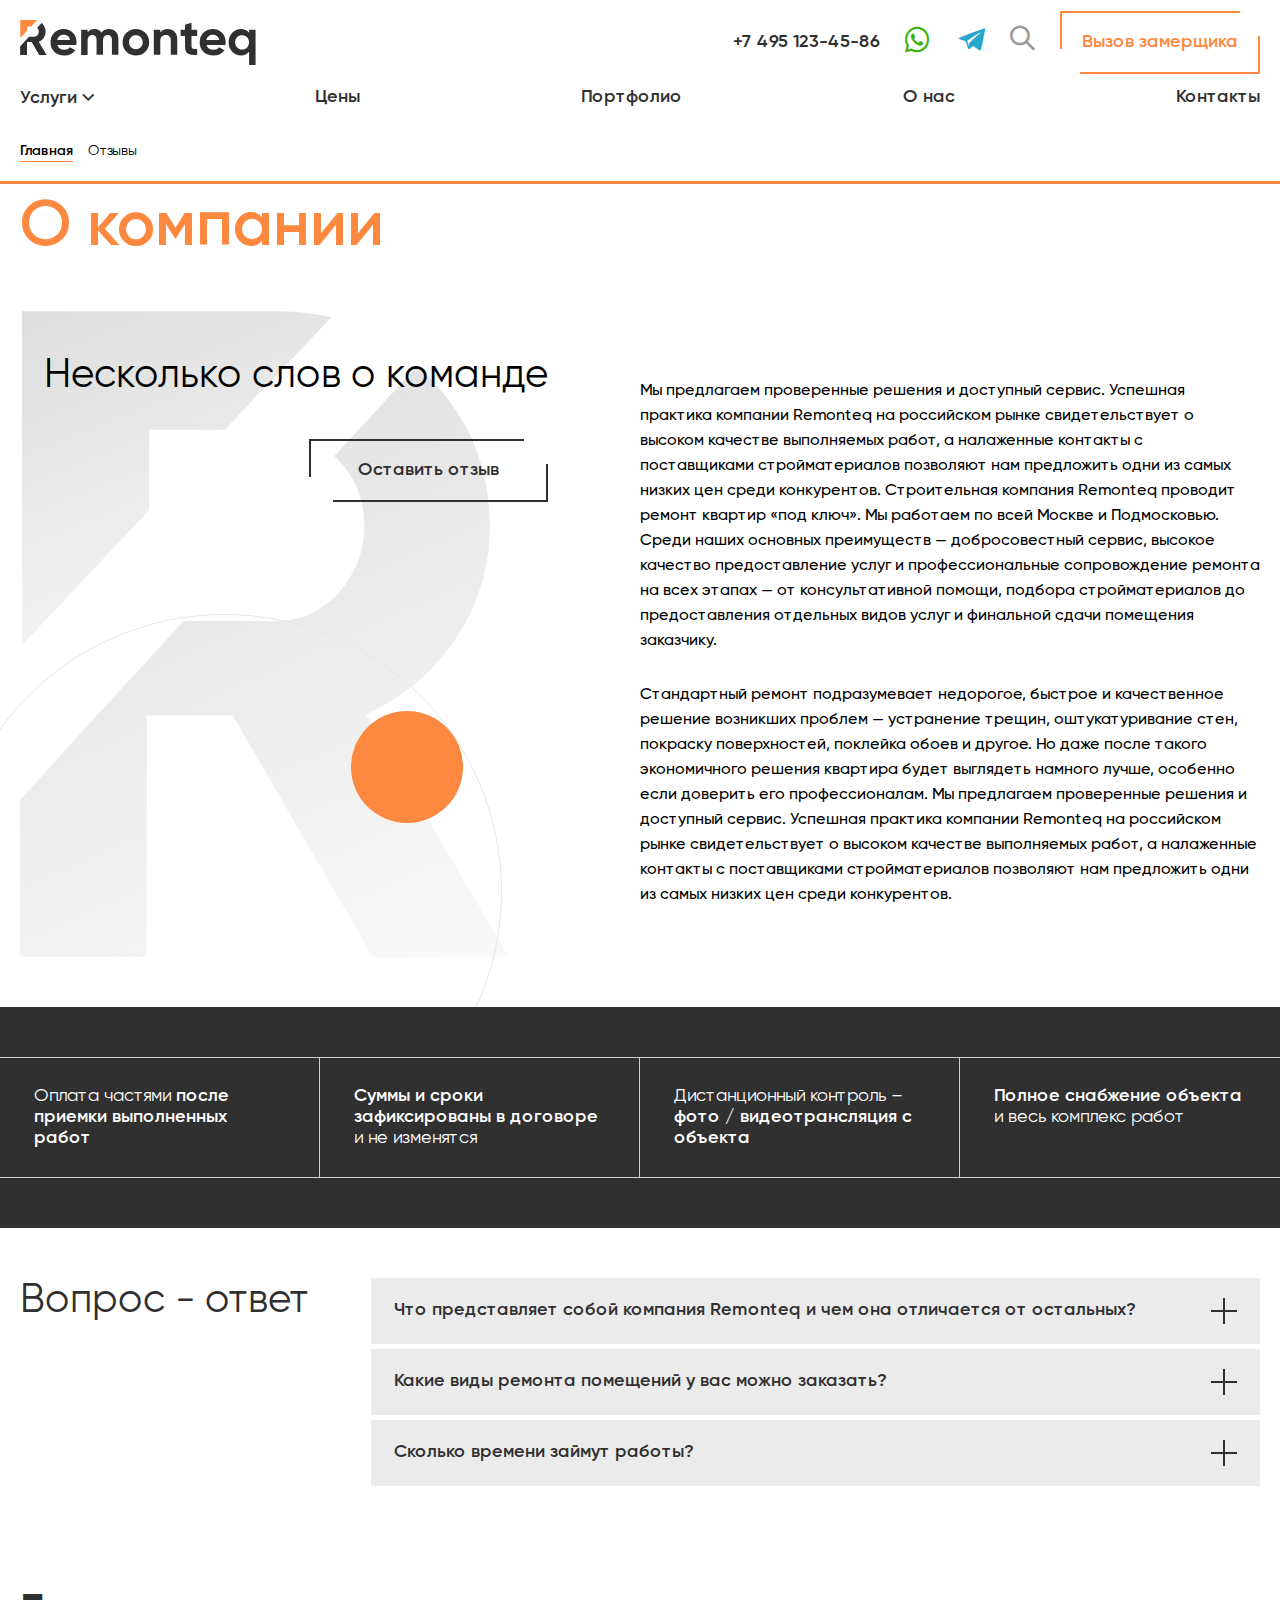
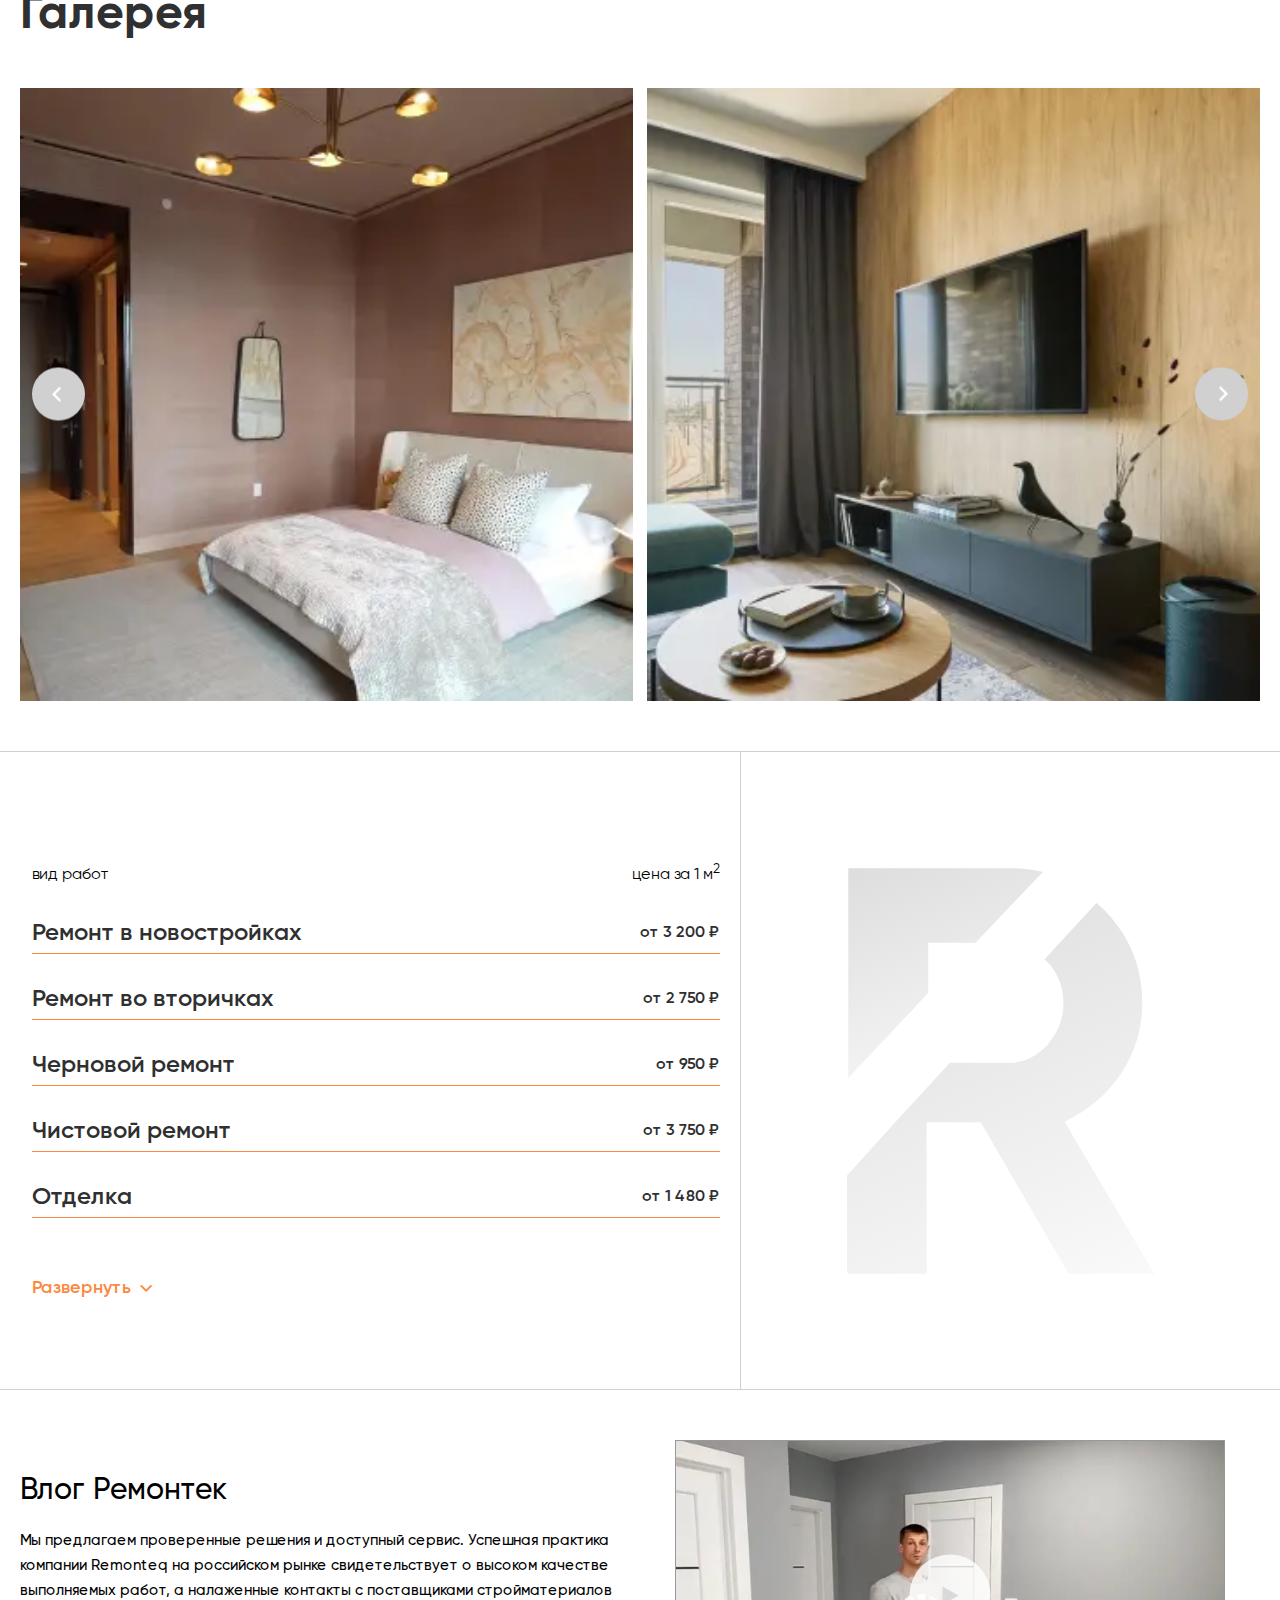
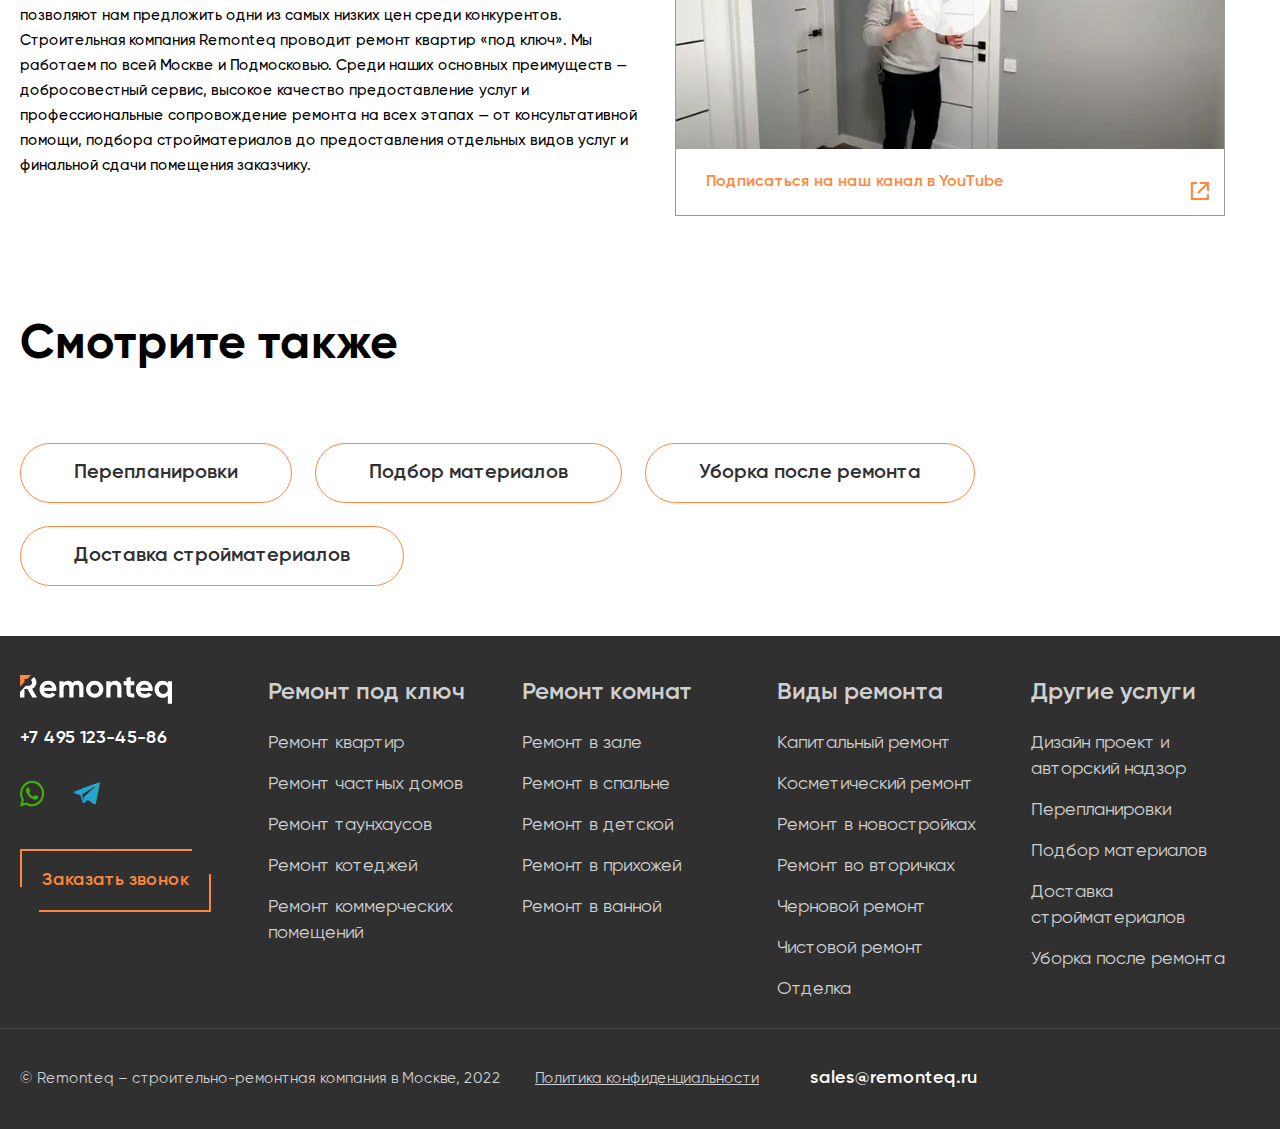
==== about.html @ 95c14aba "fix bug" ====
<!DOCTYPE html><html lang="ru"><head><meta charset="UTF-8"><meta http-equiv="X-UA-Compatible" content="IE=edge"><meta name="viewport" content="width=device-width,initial-scale=1"><meta name="format-detection" content="telephone=no"><meta name="description" content="Description"><title>Remonteq — О компании</title><link rel="stylesheet" href="css/style.min.css?_v=20220815163218"><link rel="shortcut icon" href="data:,"></head><body><div class="wrapper"><header class="header"><div class="header__container"><div class="header__row"><button class="header__burger burger" aria-label="Button to open (close) the navigation menu"><span></span><span></span><span></span></button><div class="header__logo"><a href="#" class="logo-ibg"><svg width="240" height="46" viewBox="0 0 240 46" fill="none" xmlns="http://www.w3.org/2000/svg"><path d="M37.8982 25.4195C38.7565 28.6547 41.1994 30.2393 45.0949 30.2393C47.6038 30.2393 49.5185 29.381 50.839 27.6644L56.187 30.7675C53.6781 34.3989 49.9147 36.2476 45.0288 36.2476C40.8033 36.2476 37.37 34.9931 34.795 32.4181C32.22 29.8431 30.9656 26.608 30.9656 22.7125C30.9656 18.8831 32.22 15.6478 34.729 13.0729C37.2379 10.4979 40.4731 9.17742 44.5007 9.17742C48.2641 9.17742 51.3672 10.4979 53.8101 13.0729C56.253 15.6478 57.5075 18.8831 57.5075 22.7125C57.5075 23.5708 57.4415 24.4952 57.2434 25.4195H37.8982ZM37.8321 20.2696H50.905C50.5089 18.5529 49.7826 17.2324 48.5942 16.3741C47.4057 15.5158 46.0852 15.1197 44.5667 15.1197C42.784 15.1197 41.3314 15.5818 40.143 16.5062C38.9545 17.3645 38.1623 18.619 37.8321 20.2696ZM90.4539 9.17742C93.425 9.17742 95.7359 10.1018 97.5185 12.0165C99.3012 13.9312 100.16 16.5061 100.16 19.6753V35.4553H93.557V20.1375C93.557 18.6189 93.1609 17.4305 92.4346 16.5722C91.7083 15.7138 90.652 15.3177 89.2654 15.3177C87.7469 15.3177 86.5584 15.8459 85.7661 16.8363C84.9078 17.8267 84.5116 19.2792 84.5116 21.1279V35.5213H77.9092V20.2035C77.9092 18.685 77.513 17.4965 76.7867 16.6382C76.0605 15.7799 75.0041 15.3837 73.6176 15.3837C72.165 15.3837 70.9766 15.9119 70.1183 16.9023C69.2599 17.8927 68.7978 19.3452 68.7978 21.1939V35.5873H62.1953V9.90368H68.7978V12.6107C70.3163 10.2998 72.6932 9.17742 75.9284 9.17742C79.0976 9.17742 81.4085 10.4319 82.927 12.8748C84.5116 10.3659 87.0866 9.17742 90.4539 9.17742ZM127.626 32.2861C124.985 34.9271 121.75 36.1815 117.986 36.1815C114.223 36.1815 110.988 34.8611 108.347 32.2861C105.706 29.7111 104.451 26.4759 104.451 22.6465C104.451 18.883 105.772 15.6478 108.347 13.0069C110.988 10.3659 114.157 9.11137 117.986 9.11137C121.75 9.11137 124.985 10.4319 127.626 13.0069C130.267 15.6478 131.587 18.817 131.587 22.6465C131.587 26.4759 130.267 29.7111 127.626 32.2861ZM113.034 27.7964C114.355 29.1169 116.005 29.7771 117.986 29.7771C119.967 29.7771 121.618 29.1169 122.938 27.7964C124.259 26.4759 124.919 24.7593 124.919 22.7125C124.919 20.6657 124.259 18.9491 122.938 17.6286C121.618 16.3081 119.967 15.6478 117.986 15.6478C116.005 15.6478 114.355 16.3081 113.034 17.6286C111.714 18.9491 111.054 20.6657 111.054 22.7125C111.054 24.7593 111.714 26.4099 113.034 27.7964ZM150.47 9.17742C153.243 9.17742 155.62 10.1018 157.403 12.0165C159.252 13.8652 160.176 16.5062 160.176 19.8074V35.5213H153.574V20.5997C153.574 18.8831 153.111 17.5625 152.187 16.7042C151.263 15.7799 150.008 15.3177 148.49 15.3177C146.773 15.3177 145.386 15.8459 144.396 16.9023C143.34 17.9587 142.878 19.5433 142.878 21.6561V35.5213H136.275V9.90368H142.878V12.7427C144.462 10.3658 147.037 9.17742 150.47 9.17742ZM180.512 16.242H174.701V26.8721C174.701 27.7304 174.9 28.3906 175.362 28.8528C175.824 29.2489 176.484 29.513 177.342 29.513C178.201 29.5791 179.257 29.5791 180.512 29.513V35.5213C175.956 36.0495 172.787 35.5873 170.872 34.2668C169.023 32.8803 168.099 30.4374 168.099 26.9381V16.3081H163.609V9.90368H168.099V4.75375L174.701 2.77301V9.90368H180.512V16.242ZM189.953 25.4195C190.811 28.6547 193.254 30.2393 197.15 30.2393C199.659 30.2393 201.574 29.381 202.894 27.6644L208.242 30.7675C205.733 34.3989 201.97 36.2476 197.084 36.2476C192.858 36.2476 189.425 34.9931 186.85 32.4181C184.275 29.8431 183.021 26.608 183.021 22.7125C183.021 18.8831 184.275 15.6478 186.784 13.0729C189.293 10.4979 192.528 9.17742 196.556 9.17742C200.319 9.17742 203.422 10.4979 205.865 13.0729C208.308 15.6478 209.563 18.8831 209.563 22.7125C209.563 23.5708 209.497 24.4952 209.298 25.4195H189.953ZM189.887 20.2696H202.96C202.564 18.5529 201.838 17.2324 200.649 16.3741C199.461 15.5158 198.14 15.1197 196.622 15.1197C194.839 15.1197 193.386 15.5818 192.198 16.5062C191.01 17.3645 190.217 18.619 189.887 20.2696ZM233.398 9.90368H240V45.7551H233.398V32.4842C231.417 34.9931 228.71 36.2476 225.078 36.2476C221.645 36.2476 218.674 34.9271 216.231 32.3521C213.788 29.7111 212.534 26.5419 212.534 22.7125C212.534 18.9491 213.788 15.7139 216.231 13.0729C218.674 10.4319 221.645 9.17742 225.078 9.17742C228.644 9.17742 231.417 10.4319 233.398 12.9408V9.90368ZM221.183 27.9284C222.503 29.2489 224.22 29.9752 226.267 29.9752C228.314 29.9752 230.03 29.315 231.351 27.9284C232.671 26.6079 233.331 24.8253 233.331 22.7125C233.331 20.5997 232.671 18.883 231.351 17.4965C230.03 16.176 228.314 15.4498 226.267 15.4498C224.22 15.4498 222.503 16.11 221.183 17.4965C219.862 18.817 219.136 20.5997 219.136 22.7125C219.202 24.8253 219.862 26.5419 221.183 27.9284Z" fill="#303031"/><path d="M4.35762 22.1843L9.0454 17.1004H14.1953C15.5158 17.1004 16.6382 16.5722 17.5626 15.5818C18.4869 14.5254 19.0151 13.337 19.0151 11.8844C19.0151 10.4319 18.5529 9.17742 17.5626 8.18705C17.4965 8.12103 17.4305 8.05497 17.3645 7.98895L21.9202 3.03711C22.1183 3.23518 22.3164 3.36723 22.5144 3.5653C24.8253 5.87617 25.9477 8.64921 25.9477 11.8844C25.9477 14.0632 25.3535 16.11 24.099 18.0247C22.8446 19.8734 21.194 21.326 19.1472 22.2503V22.3163L27.0041 35.6533H19.4773L11.7524 22.3163H6.99861V35.6533H0.132058L0 35.5213V27.0041L4.35762 22.1843Z" fill="#303031"/><path d="M0.13208 18.4209V0H14.3274C15.3178 0 16.2421 0.13205 17.1665 0.330124L11.2902 6.53647H7.13069V10.9601L0.13208 18.4209Z" fill="#FD883F"/></svg></a></div><div class="header__phone phone"><a href="tel:+74951234586" class="icon-phone">+7 495 123-45-86</a></div><div data-da=".nav-header,992,last" class="header__social"><div class="social"><a href="#" target="_blank" class="social__item social__item_whatsapp icon-whatsapp"></a> <a href="#" target="_blank" class="social__item social__item_telegram icon-telegram"></a></div></div><nav class="header__nav nav-header"><ul class="nav-header__list"><li data-list-item class="nav-header__item"><a data-list="#services-list" href="#" class="nav-header__link icon-arrow-down">Услуги</a></li><li class="nav-header__item"><a href="#" class="nav-header__link">Цены</a></li><li class="nav-header__item"><a href="#" class="nav-header__link">Портфолио</a></li><li class="nav-header__item"><a href="#" class="nav-header__link">О нас</a></li><li class="nav-header__item"><a href="#" class="nav-header__link">Контакты</a></li></ul><div class="nav-header__phone"><a href="tel:+74951234586">+7 495 123-45-86</a></div></nav><div class="header__search"><button data-popup-show="#search-popup" class="icon-search"></button></div><button data-popup-show="#order-popup" data-da=".nav-header,767,2" class="header__button button"><span>Вызов замерщика</span></button></div></div><div data-da=".nav-header,992,0" class="header-sublists"><div data-sublist id="services-list" class="sub-list"><div class="sub-list__container"><ul data-spollers="992,max" class="sub-list__list"><li class="sub-list__item"><span data-spoller class="sub-list__link icon-arrow-down">Ремонт под ключ</span><ul class="sub-list__sublist sublist-list"><li class="sublist-list__item"><a href="#" class="sublist-list__link">Ремонт квартир</a></li><li class="sublist-list__item"><a href="#" class="sublist-list__link">Ремонт частных домов</a></li><li class="sublist-list__item"><a href="#" class="sublist-list__link">Ремонт таунхаусов</a></li><li class="sublist-list__item"><a href="#" class="sublist-list__link">Ремонт котеджей</a></li><li class="sublist-list__item"><a href="#" class="sublist-list__link">Ремонт коммерческих помещений</a></li></ul></li><li class="sub-list__item"><span data-spoller class="sub-list__link icon-arrow-down">Ремонт комнат</span><ul class="sub-list__sublist sublist-list"><li class="sublist-list__item"><a href="#" class="sublist-list__link">Ремонт в зале</a></li><li class="sublist-list__item"><a href="#" class="sublist-list__link">Ремонт в спальне</a></li><li class="sublist-list__item"><a href="#" class="sublist-list__link">Ремонт в детской</a></li><li class="sublist-list__item"><a href="#" class="sublist-list__link">Ремонт в прихожей</a></li><li class="sublist-list__item"><a href="#" class="sublist-list__link">Ремонт в ванной</a></li></ul></li><li class="sub-list__item"><span data-spoller class="sub-list__link icon-arrow-down">Стили ремонта</span><ul class="sub-list__sublist sublist-list"><li class="sublist-list__item"><a href="#" class="sublist-list__link">Ремонт в стиле лофт</a></li><li class="sublist-list__item"><a href="#" class="sublist-list__link">Ремонт в стиле модерн</a></li><li class="sublist-list__item"><a href="#" class="sublist-list__link">Ремонт в стиле арт-деко</a></li><li class="sublist-list__item"><a href="#" class="sublist-list__link">Ремонт в стиле минимализм</a></li><li class="sublist-list__item"><a href="#" class="sublist-list__link">Ремонт в стиле хай-тек</a></li><li class="sublist-list__item"><a href="#" class="sublist-list__link">Ремонт стандартном в стиле</a></li><li class="sublist-list__item"><a href="#" class="sublist-list__link">Ремонт в стиле поп-арт</a></li></ul></li><li class="sub-list__item"><span data-spoller class="sub-list__link icon-arrow-down">Виды ремонта</span><ul class="sub-list__sublist sublist-list"><li class="sublist-list__item"><a href="#" class="sublist-list__link">Капитальный ремонт</a></li><li class="sublist-list__item"><a href="#" class="sublist-list__link">Косметический ремонт</a></li><li class="sublist-list__item"><a href="#" class="sublist-list__link">Ремонт в новостройках</a></li><li class="sublist-list__item"><a href="#" class="sublist-list__link">Ремонт во вторичках</a></li><li class="sublist-list__item"><a href="#" class="sublist-list__link">Черновой ремонт</a></li><li class="sublist-list__item"><a href="#" class="sublist-list__link">Чистовой ремонт</a></li><li class="sublist-list__item"><a href="#" class="sublist-list__link">Отделка</a></li></ul></li><li class="sub-list__item"><span data-spoller class="sub-list__link icon-arrow-down">Другие услуги</span><ul class="sub-list__sublist sublist-list"><li class="sublist-list__item"><a href="#" class="sublist-list__link">Дизайн проект и авторский надзор</a></li><li class="sublist-list__item"><a href="#" class="sublist-list__link">Перепланировки</a></li><li class="sublist-list__item"><a href="#" class="sublist-list__link">Подбор материалов</a></li><li class="sublist-list__item"><a href="#" class="sublist-list__link">Доставка стройматериалов</a></li><li class="sublist-list__item"><a href="#" class="sublist-list__link">Уборка после ремонта</a></li></ul></li></ul></div></div></div></header><div data-da=".nav-header,992,last" data-popup id="search-popup" class="search-popup"><button class="popup-close"></button><form action="#" class="search-popup__form form-search-popup" id="form-search-popup"><input type="text" name="form-search-popup-search" id="form-search-popup-search" class="form-search-popup__input" placeholder="Например, капитальный ремонт"> <button type="submit" class="form-search-popup__button icon-search"></button></form></div><div data-popup id="order-popup" class="call-popup"><button class="popup-close"></button><div class="call-popup__image"><div class="call-popup__image-ibg"><picture><source srcset="img/images/pop-up/call/6afcf1fac6bd2ecf8bf77ca1c4f3e5d3.webp" type="image/webp"><img src="img/images/pop-up/call/6afcf1fac6bd2ecf8bf77ca1c4f3e5d3.png" alt="Pop-up image" width="1920" height="230"></picture></div><div class="call-popup__image-text image-text">+ скидка 5% <span class="image-text__under">при заказе с сайта</span></div></div><div class="call-popup__form"><form action="#" class="form-call-popup" id="form-order-popup"><div class="form-call-popup__title title"><span class="title__over">бесплатно</span> Вызов <span class="title__under">замерщика</span></div><div class="form-call-popup__inputs form-inputs"><div class="form-call-popup__input form-input"><input type="text" name="form-order-popup-name" id="form-order-popup-name" placeholder="Ваше имя"></div><div class="form-call-popup__input form-input"><input type="tel" name="form-order-popup-phone" id="form-order-popup-phone" placeholder="Телефон"></div></div><div class="form-call-popup__image-ibg form-captcha"><picture><source srcset="img/images/ui/aa81d37cd21ba1c1e946df044bc96f6f.webp" type="image/webp"><img src="img/images/ui/aa81d37cd21ba1c1e946df044bc96f6f.png" alt="reCaptcha" width="331" height="81"></picture></div><button type="submit" class="form-call-popup__button button"><span>Вызвать замерщика</span></button><div class="form-call-popup__policy policy">Нажимая кнопку “Вызвать замерщика”,<br>я соглашаюсь с <a href="#" target="_blank" class="policy__link icon-arrow-more"><span>политикой персональных данных</span></a></div></form></div></div><main class="main"><div class="main__bread-crumb bread-crumb"><div class="bread-crumb__container"><div class="bread-crumb__row"><a href="#" class="bread-crumb__previous">Главная</a> <span class="bread-crumb__current">Отзывы</span></div></div></div><div class="orange-title-block"><div class="orange-title-block__container"><div class="orange-title">О компании</div></div></div><section class="main__services-about-section services-about-section"><div class="services-about-section__circle-decor circle-decor"></div><div class="services-about-section__container"><div class="services-about-section__left"><div class="services-about-section__title">Несколько слов о команде</div><a data-da=".services-about-section__container,992,last" href="#" class="services-about-section__link button_dark"><span>Оставить отзыв</span></a></div><div class="services-about-section__texts"><p class="services-about-section__text">Мы предлагаем проверенные решения и доступный сервис. Успешная практика компании Remonteq на российском рынке свидетельствует о высоком качестве выполняемых работ, а налаженные контакты с поставщиками стройматериалов позволяют нам предложить одни из самых низких цен среди конкурентов. Строительная компания Remonteq проводит ремонт квартир «под ключ». Мы работаем по всей Москве и Подмосковью. Среди наших основных преимуществ — добросовестный сервис, высокое качество предоставление услуг и профессиональные сопровождение ремонта на всех этапах — от консультативной помощи, подбора стройматериалов до предоставления отдельных видов услуг и финальной сдачи помещения заказчику.</p><div class="services-about-section__hidden"><p class="services-about-section__text">Стандартный ремонт подразумевает недорогое, быстрое и качественное решение возникших проблем — устранение трещин, оштукатуривание стен, покраску поверхностей, поклейка обоев и другое. Но даже после такого экономичного решения квартира будет выглядеть намного лучше, особенно если доверить его профессионалам. Мы предлагаем проверенные решения и доступный сервис. Успешная практика компании Remonteq на российском рынке свидетельствует о высоком качестве выполняемых работ, а налаженные контакты с поставщиками стройматериалов позволяют нам предложить одни из самых низких цен среди конкурентов.</p></div><button class="services-about-section__button icon-arrow-down">Развернуть</button></div></div></section><div class="main__other-info other-info"><div class="other-info__row"><div class="other-info__item">Оплата частями <span>после приемки выполненных работ</span></div><div class="other-info__item"><span>Суммы и сроки зафиксированы в договоре</span> и не изменятся</div><div class="other-info__item">Дистанционный контроль – <span>фото</span> / <span>видеотрансляция с объекта</span></div><div class="other-info__item"><span>Полное снабжение объекта</span> и весь комплекс работ</div></div></div><section class="main__services-questions-section services-questions-section"><div class="services-questions-section__container"><div class="services-questions-section__title">Вопрос - ответ</div><div data-spollers data-one-spoller class="services-questions-section__spoller spoller-services-questions"><div class="spoller-services-questions__item"><button data-spoller class="spoller-services-questions__title">Что представляет собой компания Remonteq и чем она отличается от остальных?<span></span></button><div class="spoller-services-questions__text">Lorem ipsum dolor sit amet, consectetur adipisicing elit. Illo iure quod totam sed ducimus soluta sit. Minus itaque delectus sequi nam voluptates assumenda, quaerat debitis velit? Dolorum excepturi sed aperiam!</div></div><div class="spoller-services-questions__item"><button data-spoller class="spoller-services-questions__title">Какие виды ремонта помещений у вас можно заказать?<span></span></button><div class="spoller-services-questions__text">У нас можно заказать капитальный и косметический ремонт как жилых, так и офисных помещений. Возможна отделка одной комнаты — например, кухни или санузла, — или всей квартиры — от прихожей до балкона. Ремонтируем и в новостройках, и в старых домах, где требуется учитывать возраст конструкций и коммуникаций. Чтобы получить консультацию и узнать ориентировочную стоимость ремонта, вы можете отправить свою заявку через сайт. В течение 10 минут наш инженер свяжется с вами, уточнит пожелания, площадь помещений и количество комнат и назовет примерную стоимость услуг. Если она вас устроит, то в удобное вам время наш замерщик бесплатно приедет на объект. На месте специалист рассчитает точную стоимость работ, составит смету. И вы сможете заключить договор, а наши специалисты — приступить к работе в назначенный день.</div></div><div class="spoller-services-questions__item"><button data-spoller class="spoller-services-questions__title">Сколько времени займут работы?<span></span></button><div class="spoller-services-questions__text">Lorem, ipsum dolor sit amet consectetur adipisicing elit. Voluptas ad cum asperiores fugiat nam aut perferendis tempora ex ducimus dolore. Necessitatibus ducimus, ab nisi cupiditate illo earum cumque laudantium eaque dolorum eligendi animi impedit consequatur aut provident, quaerat unde consectetur alias voluptas sunt. Deserunt, omnis, placeat velit fugiat fugit repellat dolor praesentium esse vel sed error odio corporis doloremque quidem ab optio quod at maiores natus soluta ipsum dolorem suscipit. Atque eum nihil cumque harum quam perferendis blanditiis fugiat, voluptas modi! Odio, impedit expedita explicabo atque labore natus quos ducimus officia recusandae reiciendis dolor laudantium quis. Eligendi sapiente eveniet quos.</div></div></div></div></section><section class="main__case-gallery-section case-gallery-section"><div class="case-gallery-section__container"><div class="case-gallery-section__title small-title">Галерея</div></div><div class="case-gallery-section__slider"><div class="case-gallery-section__container case-gallery-section__container_slider"><div class="slider-case-gallery swiper"><div class="slider-case-gallery__wrapper swiper-wrapper"><div class="slider-case-gallery__slide swiper-slide"><div class="slider-case-gallery__image-ibg"><picture><source srcset="img/images/case/gallery/1.webp" type="image/webp"><img src="img/images/case/gallery/1.jpg" alt="Case page gallery slider image" width="350" height="350"></picture></div></div><div class="slider-case-gallery__slide swiper-slide"><div class="slider-case-gallery__image-ibg"><picture><source srcset="img/images/case/gallery/2.webp" type="image/webp"><img src="img/images/case/gallery/2.jpg" alt="Case page gallery slider image" width="350" height="350"></picture></div></div><div class="slider-case-gallery__slide swiper-slide"><div class="slider-case-gallery__image-ibg"><picture><source srcset="img/images/case/gallery/3.webp" type="image/webp"><img src="img/images/case/gallery/3.jpg" alt="Case page gallery slider image" width="350" height="350"></picture></div></div><div class="slider-case-gallery__slide swiper-slide"><div class="slider-case-gallery__image-ibg"><picture><source srcset="img/images/case/gallery/4.webp" type="image/webp"><img src="img/images/case/gallery/4.jpg" alt="Case page gallery slider image" width="350" height="350"></picture></div></div></div></div><div class="case-gallery-section__arrows arrows-slider-case-gallery"><div class="arrows-slider-case-gallery__prev icon-arrow-down"></div><div class="arrows-slider-case-gallery__next icon-arrow-down"></div></div></div></div></section><div class="services-section services-section_about"><div class="services-section__content"><div class="services-section__table"><div class="table-services table-services_about"><div class="table-services__head"><div class="table-services__left">вид работ</div><div class="table-services__right">цена за 1 м<sup>2</sup></div></div><a href="#" class="table-services__item"><div class="table-services__left-data">Ремонт в новостройках</div><div class="table-services__right-data">от 3 200 ₽</div></a><a href="#" class="table-services__item"><div class="table-services__left-data">Ремонт во вторичках</div><div class="table-services__right-data">от 2 750 ₽</div></a><a href="#" class="table-services__item"><div class="table-services__left-data">Черновой ремонт</div><div class="table-services__right-data">от 950 ₽</div></a><a href="#" class="table-services__item"><div class="table-services__left-data">Чистовой ремонт</div><div class="table-services__right-data">от 3 750 ₽</div></a><a href="#" class="table-services__item"><div class="table-services__left-data">Отделка</div><div class="table-services__right-data">от 1 480 ₽</div></a><div class="table-services__hidden" hidden><a href="#" class="table-services__item"><div class="table-services__left-data">Ремонт в новостройках</div><div class="table-services__right-data">от 3 200 ₽</div></a><a href="#" class="table-services__item"><div class="table-services__left-data">Ремонт во вторичках</div><div class="table-services__right-data">от 2 750 ₽</div></a><a href="#" class="table-services__item"><div class="table-services__left-data">Черновой ремонт</div><div class="table-services__right-data">от 950 ₽</div></a><a href="#" class="table-services__item"><div class="table-services__left-data">Чистовой ремонт</div><div class="table-services__right-data">от 3 750 ₽</div></a><a href="#" class="table-services__item"><div class="table-services__left-data">Отделка</div><div class="table-services__right-data">от 1 480 ₽</div></a></div></div><button class="services-section__button icon-arrow-down">Развернуть</button></div></div></div><section class="main__about-video-section about-video-section"><div class="about-video-section__container"><div class="about-video-section__vlog"><div class="about-video-section__title">Влог Ремонтек</div><p class="about-video-section__text">Мы предлагаем проверенные решения и доступный сервис. Успешная практика компании Remonteq на российском рынке свидетельствует о высоком качестве выполняемых работ, а налаженные контакты с поставщиками стройматериалов позволяют нам предложить одни из самых низких цен среди конкурентов. Строительная компания Remonteq проводит ремонт квартир «под ключ». Мы работаем по всей Москве и Подмосковью. Среди наших основных преимуществ — добросовестный сервис, высокое качество предоставление услуг и профессиональные сопровождение ремонта на всех этапах — от консультативной помощи, подбора стройматериалов до предоставления отдельных видов услуг и финальной сдачи помещения заказчику.</p></div><div class="about-video-section__video"><div class="about-video-section__youtube"><div class="about-video-section__iframe"><iframe width="560" height="315" src="https://www.youtube.com/embed/cJLZebMtW7A" title="YouTube video player" allow="accelerometer; autoplay; clipboard-write; encrypted-media; gyroscope; picture-in-picture" allowfullscreen></iframe><div class="about-video-section__image-ibg"><picture><source srcset="img/images/about/video/1.webp" type="image/webp"><img src="img/images/about/video/1.jpg" alt="About page video section image" width="640" height="360"></picture><span></span></div></div><a href="#" target="_blank" class="about-video-section__link icon-new-window">Подписаться на наш канал в YouTube</a></div></div></div></section><div class="main__see-also see-also"><div class="see-also__container"><div class="see-also__title">Смотрите также</div><div class="see-also__row"><a href="#" class="see-also__item">Перепланировки</a> <a href="#" class="see-also__item">Подбор материалов</a> <a href="#" class="see-also__item">Уборка после ремонта</a> <a href="#" class="see-also__item">Доставка стройматериалов</a></div></div></div><div data-popup id="form-submit-popup" class="form-submit-popup"><div class="form-submit-popup__content">Спасибо!<br>Ваша заявка отправлена. Скоро мы с Вами свяжемся.</div></div></main><footer class="footer"><div class="footer__top"><div class="footer__container"><div class="footer__row"><div class="footer__info"><div class="footer__logo logo-footer"><div class="logo-footer__image-ibg"><img src="img/logo.svg" alt="Logo" width="152" height="29"></div></div><div class="footer__phone phone_white"><a href="tel:+74951234586">+7 495 123-45-86</a></div><div class="footer__social"><div class="social"><a href="#" target="_blank" class="social__item social__item_whatsapp icon-whatsapp"></a> <a href="#" target="_blank" class="social__item social__item_telegram icon-telegram"></a></div></div><div class="footer__button"><button data-popup-show="#call-popup" class="button"><span>Заказать звонок</span></button></div></div><nav class="footer__nav nav-footer"><ul class="nav-footer__list"><li class="nav-footer__item"><span class="nav-footer__link">Ремонт под ключ</span><ul class="nav-footer__sublist footer-sublist"><li class="footer-sublist__item"><a href="#" class="footer-sublist__link">Ремонт квартир</a></li><li class="footer-sublist__item"><a href="#" class="footer-sublist__link">Ремонт частных домов</a></li><li class="footer-sublist__item"><a href="#" class="footer-sublist__link">Ремонт таунхаусов</a></li><li class="footer-sublist__item"><a href="#" class="footer-sublist__link">Ремонт котеджей</a></li><li class="footer-sublist__item"><a href="#" class="footer-sublist__link">Ремонт коммерческих помещений</a></li></ul></li><li class="nav-footer__item"><span class="nav-footer__link">Ремонт комнат</span><ul class="nav-footer__sublist footer-sublist"><li class="footer-sublist__item"><a href="#" class="footer-sublist__link">Ремонт в зале</a></li><li class="footer-sublist__item"><a href="#" class="footer-sublist__link">Ремонт в спальне</a></li><li class="footer-sublist__item"><a href="#" class="footer-sublist__link">Ремонт в детской</a></li><li class="footer-sublist__item"><a href="#" class="footer-sublist__link">Ремонт в прихожей</a></li><li class="footer-sublist__item"><a href="#" class="footer-sublist__link">Ремонт в ванной</a></li></ul></li><li class="nav-footer__item"><span class="nav-footer__link">Виды ремонта</span><ul class="nav-footer__sublist footer-sublist"><li class="footer-sublist__item"><a href="#" class="footer-sublist__link">Капитальный ремонт</a></li><li class="footer-sublist__item"><a href="#" class="footer-sublist__link">Косметический ремонт</a></li><li class="footer-sublist__item"><a href="#" class="footer-sublist__link">Ремонт в новостройках</a></li><li class="footer-sublist__item"><a href="#" class="footer-sublist__link">Ремонт во вторичках</a></li><li class="footer-sublist__item"><a href="#" class="footer-sublist__link">Черновой ремонт</a></li><li class="footer-sublist__item"><a href="#" class="footer-sublist__link">Чистовой ремонт</a></li><li class="footer-sublist__item"><a href="#" class="footer-sublist__link">Отделка</a></li></ul></li><li class="nav-footer__item"><span class="nav-footer__link">Другие услуги</span><ul class="nav-footer__sublist footer-sublist"><li class="footer-sublist__item"><a href="#" class="footer-sublist__link">Дизайн проект и авторский надзор</a></li><li class="footer-sublist__item"><a href="#" class="footer-sublist__link">Перепланировки</a></li><li class="footer-sublist__item"><a href="#" class="footer-sublist__link">Подбор материалов</a></li><li class="footer-sublist__item"><a href="#" class="footer-sublist__link">Доставка стройматериалов</a></li><li class="footer-sublist__item"><a href="#" class="footer-sublist__link">Уборка после ремонта</a></li></ul></li></ul></nav></div></div></div><div class="footer__bottom"><div class="footer__container"><div class="footer__row"><div class="footer__copy">© Remonteq – строительно-ремонтная компания в Москве, 2022</div><a href="#" class="footer__policy">Политика конфиденциальности</a> <a href="mailto:sales@remonteq.ru" class="footer__mail">sales@remonteq.ru</a></div></div></div></footer><div data-popup id="call-popup" class="call-popup"><button class="popup-close"></button><div class="call-popup__form"><form action="#" class="form-call-popup" id="form-call-popup"><div class="form-call-popup__title title"><span class="title__over">бесплатно</span> Звонок <span class="title__under">заказать</span></div><div class="form-call-popup__inputs form-inputs"><div class="form-call-popup__input form-input"><input type="text" name="form-call-popup-name" id="form-call-popup-name" placeholder="Ваше имя"></div><div class="form-call-popup__input form-input"><input type="tel" name="form-call-popup-phone" id="form-call-popup-phone" placeholder="Телефон"></div></div><div class="form-call-popup__image-ibg form-captcha"><picture><source srcset="img/images/ui/aa81d37cd21ba1c1e946df044bc96f6f.webp" type="image/webp"><img src="img/images/ui/aa81d37cd21ba1c1e946df044bc96f6f.png" alt="reCaptcha" width="331" height="81"></picture></div><button type="submit" class="form-call-popup__button button"><span>Заказать звонок</span></button><div class="form-call-popup__policy policy">Нажимая кнопку “Вызвать замерщика”,<br>я соглашаюсь с <a href="#" target="_blank" class="policy__link icon-arrow-more"><span>политикой персональных данных</span></a></div></form></div></div></div><script src="js/script.min.js?_v=20220815163218"></script></body></html>
---- css/style.min.css ----
@-webkit-keyframes decor-circle-rotate{to{-webkit-transform:rotate(360deg);transform:rotate(360deg)}}@keyframes decor-circle-rotate{to{-webkit-transform:rotate(360deg);transform:rotate(360deg)}}@-webkit-keyframes show-banner{to{opacity:1}}@keyframes show-banner{to{opacity:1}}@-webkit-keyframes banner-text-width{to{width:100%}}@keyframes banner-text-width{to{width:100%}}@font-face{font-family:"Gilroy";src:url(../font/Gilroy-Bold.woff2) format("woff2");font-weight:700;font-style:normal;font-display:swap}@font-face{font-family:"Gilroy";src:url(../font/Gilroy-Regular.woff2) format("woff2");font-weight:400;font-style:normal;font-display:swap}@font-face{font-family:"Gilroy";src:url(../font/Gilroy-Semibold.woff2) format("woff2");font-weight:600;font-style:normal;font-display:swap}@font-face{font-family:"Gilroy";src:url(../font/Gilroy-Thin.woff2) format("woff2");font-weight:100;font-style:normal;font-display:swap}@font-face{font-family:"Gilroy";src:url(../font/Gilroy-Medium.woff2) format("woff2");font-weight:500;font-style:normal;font-display:swap}@font-face{font-family:"icons";src:url(../font/icons.woff) format("woff");font-weight:400;font-style:normal;font-display:block}[class*=" icon-"]::before,[class^=icon-]::before{font-family:"icons"!important;speak:never;font-style:normal;font-weight:400;font-variant:normal;text-transform:none;line-height:1;-webkit-font-smoothing:antialiased;-moz-osx-font-smoothing:grayscale}.icon-arrow-down:before{content:"\e900"}.icon-arrow-more:before{content:"\e901"}.icon-check:before{content:"\e902"}.icon-new-window:before{content:"\e903"}.icon-phone:before{content:"\e904"}.icon-quotes:before{content:"\e905"}.icon-search:before{content:"\e906"}.icon-telegram:before{content:"\e907"}.icon-whatsapp:before{content:"\e908"}*{padding:0;margin:0;border:0}*,::after,::before{-webkit-box-sizing:border-box;box-sizing:border-box}:active,:focus{outline:0}aside,footer,header,nav{display:block}html{font-size:16px;line-height:1}body,html{height:100%;width:100%;-ms-text-size-adjust:100%;-moz-text-size-adjust:100%;-webkit-text-size-adjust:100%}button,input,textarea{font-family:inherit;color:inherit}input::-ms-clear{display:none}button{background:0 0;cursor:pointer}button::-moz-focus-inner{padding:0;border:0}textarea{resize:none}a{color:inherit}a,a:hover,a:visited{text-decoration:none}a:active,a:focus{outline:0}ol,ol li,ul,ul li{list-style:none}img{vertical-align:top}h1,h2,h3,h4,h5,h6{font-size:inherit;font-weight:400}.swiper{-webkit-user-select:none;-moz-user-select:none;-ms-user-select:none;user-select:none}body{font-family:"Gilroy";font-size:16px;line-height:156%}.wrapper,body.lock{overflow:hidden}.wrapper{display:-webkit-box;display:-ms-flexbox;display:flex;-webkit-box-orient:vertical;-webkit-box-direction:normal;-ms-flex-direction:column;flex-direction:column;min-height:100%}[class*=__container]{max-width:1480px;margin:0 auto;padding:0 20px}.main{-webkit-box-flex:1;-ms-flex-positive:1;flex-grow:1}.header{position:relative}.header::before{content:"";position:absolute;top:0;left:0;z-index:11;width:100%;height:100%;background-color:#fff}.header.active::before{width:100%;-webkit-transition:width .3s;-o-transition:width .3s;transition:width .3s}.header.active .header__phone{color:#fff}.header.active .logo-ibg svg [fill="#303031"]{fill:#fff}.header__row{display:-webkit-box;display:-ms-flexbox;display:flex;-webkit-box-pack:justify;-ms-flex-pack:justify;justify-content:space-between;-webkit-box-align:center;-ms-flex-align:center;align-items:center;margin:0 -12.5px}.header__row>*{position:relative;z-index:12;margin:5px 12.5px}.header__logo{-ms-flex-negative:0;flex-shrink:0;-ms-flex-preferred-size:240px;flex-basis:240px;width:240px;height:46px}.header__search button{font-size:25px;color:#999;-webkit-transition:color .3s;-o-transition:color .3s;transition:color .3s}.header__search button:focus,.nav-header__link:focus,.nav-header__phone a:focus{color:#fd883f}.logo-ibg{display:inline-block;width:240px;height:46px}.logo-ibg svg{-o-object-fit:contain;object-fit:contain}.logo-ibg svg [fill="#303031"]{-webkit-transition:fill .3s;-o-transition:fill .3s;transition:fill .3s}.nav-header__link{color:#303031;-webkit-transition:color .3s;-o-transition:color .3s;transition:color .3s}.nav-header__link[data-list]{display:-webkit-box;display:-ms-flexbox;display:flex;-webkit-box-align:center;-ms-flex-align:center;align-items:center;-webkit-box-orient:horizontal;-webkit-box-direction:reverse;-ms-flex-direction:row-reverse;flex-direction:row-reverse}.nav-header__link[data-list]::before{margin-left:5px;font-size:8px}.nav-header__link,.nav-header__phone,.sub-list__link{font-weight:600;font-size:18px;line-height:1.1666666667}.nav-header__phone{position:relative;margin-bottom:27px;color:#fff;-webkit-transition:color .3s;-o-transition:color .3s;transition:color .3s;white-space:nowrap}.nav-header__phone::before{content:"";position:absolute;top:-34px;left:50%;width:100vw;height:1px;background-color:rgba(153,153,153,.2);-webkit-transform:translateX(-50%);-ms-transform:translateX(-50%);transform:translateX(-50%)}.sub-list__link{display:inline-block;color:#999}.sub-list__link.active::before{-webkit-transform:rotate(180deg);-ms-transform:rotate(180deg);transform:rotate(180deg)}.sub-list__link::before{margin-left:5px;font-size:6px;-webkit-transition:-webkit-transform .3s;-o-transition:transform .3s;transition:transform .3s;transition:transform .3s,-webkit-transform .3s;-webkit-box-ordinal-group:2;-ms-flex-order:1;order:1}.sublist-list__item:not(:last-child){margin-bottom:25px}.sublist-list__link{font-weight:500;font-size:16px;line-height:1.1875;color:#000;-webkit-transition:color .3s;-o-transition:color .3s;transition:color .3s}.sublist-list__link:focus{color:#fd883f}[class*=-ibg]{position:relative;overflow:hidden}[class*=-ibg] img,[class*=-ibg] source,[class*=-ibg] svg{position:absolute;top:0;left:0;width:100%;height:100%;-o-object-fit:cover;object-fit:cover}@font-face{font-family:"swiper-icons";src:url("data:application/font-woff;charset=utf-8;base64, [base64]//wADZ2x5ZgAAAywAAADMAAAD2MHtryVoZWFkAAABbAAAADAAAAA2E2+eoWhoZWEAAAGcAAAAHwAAACQC9gDzaG10eAAAAigAAAAZAAAArgJkABFsb2NhAAAC0AAAAFoAAABaFQAUGG1heHAAAAG8AAAAHwAAACAAcABAbmFtZQAAA/gAAAE5AAACXvFdBwlwb3N0AAAFNAAAAGIAAACE5s74hXjaY2BkYGAAYpf5Hu/j+W2+MnAzMYDAzaX6QjD6/4//Bxj5GA8AuRwMYGkAPywL13jaY2BkYGA88P8Agx4j+/8fQDYfA1AEBWgDAIB2BOoAeNpjYGRgYNBh4GdgYgABEMnIABJzYNADCQAACWgAsQB42mNgYfzCOIGBlYGB0YcxjYGBwR1Kf2WQZGhhYGBiYGVmgAFGBiQQkOaawtDAoMBQxXjg/wEGPcYDDA4wNUA2CCgwsAAAO4EL6gAAeNpj2M0gyAACqxgGNWBkZ2D4/wMA+xkDdgAAAHjaY2BgYGaAYBkGRgYQiAHyGMF8FgYHIM3DwMHABGQrMOgyWDLEM1T9/w8UBfEMgLzE////P/5//f/V/xv+r4eaAAeMbAxwIUYmIMHEgKYAYjUcsDAwsLKxc3BycfPw8jEQA/[base64]/uznmfPFBNODM2K7MTQ45YEAZqGP81AmGGcF3iPqOop0r1SPTaTbVkfUe4HXj97wYE+yNwWYxwWu4v1ugWHgo3S1XdZEVqWM7ET0cfnLGxWfkgR42o2PvWrDMBSFj/IHLaF0zKjRgdiVMwScNRAoWUoH78Y2icB/yIY09An6AH2Bdu/UB+yxopYshQiEvnvu0dURgDt8QeC8PDw7Fpji3fEA4z/PEJ6YOB5hKh4dj3EvXhxPqH/SKUY3rJ7srZ4FZnh1PMAtPhwP6fl2PMJMPDgeQ4rY8YT6Gzao0eAEA409DuggmTnFnOcSCiEiLMgxCiTI6Cq5DZUd3Qmp10vO0LaLTd2cjN4fOumlc7lUYbSQcZFkutRG7g6JKZKy0RmdLY680CDnEJ+UMkpFFe1RN7nxdVpXrC4aTtnaurOnYercZg2YVmLN/d/gczfEimrE/fs/bOuq29Zmn8tloORaXgZgGa78yO9/cnXm2BpaGvq25Dv9S4E9+5SIc9PqupJKhYFSSl47+Qcr1mYNAAAAeNptw0cKwkAAAMDZJA8Q7OUJvkLsPfZ6zFVERPy8qHh2YER+3i/BP83vIBLLySsoKimrqKqpa2hp6+jq6RsYGhmbmJqZSy0sraxtbO3sHRydnEMU4uR6yx7JJXveP7WrDycAAAAAAAH//wACeNpjYGRgYOABYhkgZgJCZgZNBkYGLQZtIJsFLMYAAAw3ALgAeNolizEKgDAQBCchRbC2sFER0YD6qVQiBCv/H9ezGI6Z5XBAw8CBK/m5iQQVauVbXLnOrMZv2oLdKFa8Pjuru2hJzGabmOSLzNMzvutpB3N42mNgZGBg4GKQYzBhYMxJLMlj4GBgAYow/P/PAJJhLM6sSoWKfWCAAwDAjgbRAAB42mNgYGBkAIIbCZo5IPrmUn0hGA0AO8EFTQAA") format("woff");font-weight:400;font-style:normal}:root{--swiper-theme-color:#007aff}.swiper,.swiper-wrapper{position:relative;z-index:1}.swiper{margin-left:auto;margin-right:auto;overflow:hidden;list-style:none;padding:0}.swiper-vertical>.swiper-wrapper{-webkit-box-orient:vertical;-webkit-box-direction:normal;-ms-flex-direction:column;flex-direction:column}.swiper-wrapper{width:100%;height:100%;display:-webkit-box;display:-ms-flexbox;display:flex;-webkit-transition-property:-webkit-transform;-o-transition-property:transform;transition-property:transform;transition-property:transform,-webkit-transform;-webkit-box-sizing:content-box;box-sizing:content-box}.swiper-android .swiper-slide,.swiper-wrapper{-webkit-transform:translate3d(0,0,0);transform:translate3d(0,0,0)}.swiper-pointer-events{-ms-touch-action:pan-y;touch-action:pan-y}.swiper-pointer-events.swiper-vertical{-ms-touch-action:pan-x;touch-action:pan-x}.swiper-slide{-ms-flex-negative:0;flex-shrink:0;width:100%;height:100%;position:relative;-webkit-transition-property:-webkit-transform;-o-transition-property:transform;transition-property:transform;transition-property:transform,-webkit-transform}.swiper-slide-invisible-blank{visibility:hidden}.swiper-autoheight,.swiper-autoheight .swiper-slide{height:auto}.swiper-autoheight .swiper-wrapper{-webkit-box-align:start;-ms-flex-align:start;align-items:flex-start;-webkit-transition-property:height,-webkit-transform;-o-transition-property:transform,height;transition-property:transform,height;transition-property:transform,height,-webkit-transform}.swiper-backface-hidden .swiper-slide{-webkit-transform:translateZ(0);transform:translateZ(0);-webkit-backface-visibility:hidden;backface-visibility:hidden}.swiper-3d,.swiper-3d.swiper-css-mode .swiper-wrapper{-webkit-perspective:1200px;perspective:1200px}.swiper-3d .swiper-cube-shadow,.swiper-3d .swiper-slide,.swiper-3d .swiper-slide-shadow,.swiper-3d .swiper-slide-shadow-bottom,.swiper-3d .swiper-slide-shadow-left,.swiper-3d .swiper-slide-shadow-right,.swiper-3d .swiper-slide-shadow-top,.swiper-3d .swiper-wrapper{-webkit-transform-style:preserve-3d;transform-style:preserve-3d}.swiper-3d .swiper-slide-shadow,.swiper-3d .swiper-slide-shadow-bottom,.swiper-3d .swiper-slide-shadow-left,.swiper-3d .swiper-slide-shadow-right,.swiper-3d .swiper-slide-shadow-top{position:absolute;left:0;top:0;width:100%;height:100%;pointer-events:none;z-index:10}.swiper-3d .swiper-slide-shadow{background:rgba(0,0,0,.15)}.swiper-3d .swiper-slide-shadow-left{background-image:-webkit-gradient(linear,right top,left top,from(rgba(0,0,0,.5)),to(transparent));background-image:-o-linear-gradient(right,rgba(0,0,0,.5),transparent);background-image:linear-gradient(to left,rgba(0,0,0,.5),transparent)}.swiper-3d .swiper-slide-shadow-right{background-image:-webkit-gradient(linear,left top,right top,from(rgba(0,0,0,.5)),to(transparent));background-image:-o-linear-gradient(left,rgba(0,0,0,.5),transparent);background-image:linear-gradient(to right,rgba(0,0,0,.5),transparent)}.swiper-3d .swiper-slide-shadow-top{background-image:-webkit-gradient(linear,left bottom,left top,from(rgba(0,0,0,.5)),to(transparent));background-image:-o-linear-gradient(bottom,rgba(0,0,0,.5),transparent);background-image:linear-gradient(to top,rgba(0,0,0,.5),transparent)}.swiper-3d .swiper-slide-shadow-bottom{background-image:-webkit-gradient(linear,left top,left bottom,from(rgba(0,0,0,.5)),to(transparent));background-image:-o-linear-gradient(top,rgba(0,0,0,.5),transparent);background-image:linear-gradient(to bottom,rgba(0,0,0,.5),transparent)}.swiper-css-mode>.swiper-wrapper{overflow:auto;scrollbar-width:none;-ms-overflow-style:none}.swiper-css-mode>.swiper-wrapper::-webkit-scrollbar{display:none}.swiper-css-mode>.swiper-wrapper>.swiper-slide{scroll-snap-align:start start}.swiper-horizontal.swiper-css-mode>.swiper-wrapper{-ms-scroll-snap-type:x mandatory;scroll-snap-type:x mandatory}.swiper-vertical.swiper-css-mode>.swiper-wrapper{-ms-scroll-snap-type:y mandatory;scroll-snap-type:y mandatory}.swiper-centered>.swiper-wrapper::before{content:"";-ms-flex-negative:0;flex-shrink:0;-webkit-box-ordinal-group:10000;-ms-flex-order:9999;order:9999}.swiper-centered.swiper-horizontal>.swiper-wrapper>.swiper-slide:first-child{-webkit-margin-start:var(--swiper-centered-offset-before);margin-inline-start:var(--swiper-centered-offset-before)}.swiper-centered.swiper-horizontal>.swiper-wrapper::before{height:100%;width:var(--swiper-centered-offset-after)}.swiper-centered.swiper-vertical>.swiper-wrapper>.swiper-slide:first-child{-webkit-margin-before:var(--swiper-centered-offset-before);margin-block-start:var(--swiper-centered-offset-before)}.swiper-centered.swiper-vertical>.swiper-wrapper::before{width:100%;height:var(--swiper-centered-offset-after)}.swiper-centered>.swiper-wrapper>.swiper-slide{scroll-snap-align:center center}.swiper-grid>.swiper-wrapper{-ms-flex-wrap:wrap;flex-wrap:wrap}.swiper-grid-column>.swiper-wrapper{-ms-flex-wrap:wrap;flex-wrap:wrap;-webkit-box-orient:vertical;-webkit-box-direction:normal;-ms-flex-direction:column;flex-direction:column}.footer{background-color:#303031;padding:39px 0 33px}.footer__top{border-bottom:1px solid rgba(153,153,153,.2);padding-bottom:25px}.footer__info{-ms-flex-negative:0;flex-shrink:0}.footer__logo{margin-bottom:24px}.footer__phone{margin-bottom:32px}.footer__social{margin-bottom:38px}.footer__bottom{padding-top:32px}.footer__bottom .footer__row{-webkit-box-align:center;-ms-flex-align:center;align-items:center}.footer__copy,.footer__policy{font-size:15px;line-height:1.1333333333;color:#d0d0d0}.footer__policy{display:block;line-height:17px;-webkit-text-decoration-line:underline;text-decoration-line:underline;-webkit-transition:color .3s;-o-transition:color .3s;transition:color .3s}.footer__mail:focus,.footer__policy:focus{color:#fd883f}.footer__mail{font-weight:600;font-size:18px;line-height:1.9444444444;color:#fff;-webkit-transition:color .3s;-o-transition:color .3s;transition:color .3s}.logo-footer__image-ibg{width:152px;height:29px}.logo-footer__image-ibg img{-o-object-fit:contain;object-fit:contain}.nav-footer{-webkit-box-flex:1;-ms-flex-positive:1;flex-grow:1}.nav-footer__link{display:inline-block;margin-bottom:21px;font-weight:600;font-size:24px;line-height:1.46;color:#d0d0d0}.footer-sublist__item:not(:last-child){margin-bottom:15px}.footer-sublist__link{font-size:18px;line-height:1.3888888889;color:#d0d0d0;-webkit-transition:color .3s;-o-transition:color .3s;transition:color .3s}.footer-sublist__link:focus{color:#fd883f}.button,.button_dark{position:relative;display:-webkit-box;display:-ms-flexbox;display:flex;-webkit-box-align:center;-ms-flex-align:center;align-items:center;-webkit-box-pack:center;-ms-flex-pack:center;justify-content:center;-ms-flex-negative:0;flex-shrink:0;max-width:-webkit-fit-content;max-width:-moz-fit-content;max-width:fit-content;min-height:63px;padding:5px var(--button-padding, 22px);font-weight:600;font-size:18px;line-height:1.1666666667;color:var(--button-color, #fd883f);white-space:nowrap}.button:focus span::before,.button:focus::before,.button_dark:focus span::before,.button_dark:focus::before{height:15px}.button:focus span::after,.button:focus::after,.button_dark:focus span::after,.button_dark:focus::after{width:15px}.button_dark{--button-color:#303031}.button span::after,.button span::before,.button::after,.button::before,.button_dark span::after,.button_dark span::before,.button_dark::after,.button_dark::before{content:"";position:absolute;background-color:var(--button-color, #fd883f)}.button::after,.button::before,.button_dark::after,.button_dark::before{top:0;left:0}.button span::before,.button::before,.button_dark span::before,.button_dark::before{width:2px;height:60%;-webkit-transition:height .3s;-o-transition:height .3s;transition:height .3s}.button span::after,.button::after,.button_dark span::after,.button_dark::after{width:90%;height:2px;-webkit-transition:width .3s;-o-transition:width .3s;transition:width .3s}.button span::after,.button span::before,.button_dark span::after,.button_dark span::before{right:0;bottom:0}.social{display:-webkit-box;display:-ms-flexbox;display:flex;-webkit-box-align:center;-ms-flex-align:center;align-items:center}.phone a,.phone_white a,.social__item{-webkit-transition:color .3s;-o-transition:color .3s;transition:color .3s}.social__item:not(:last-child){margin-right:30px}.phone a:focus,.phone_white a:focus,.services-card-link:focus,.social__item:focus{color:#fd883f}.social__item_whatsapp{font-size:26px;color:#3eb108}.social__item_telegram{font-size:22px;color:#26a5cd}.form-input input,.phone{font-weight:600;color:#303031}.phone,.phone_white{font-size:18px;line-height:1.1666666667;white-space:nowrap}.phone_white{font-weight:600;color:#fff}.circle-decor{position:absolute;top:0;right:432px;width:555px;height:555px;border:1px solid #e6e6e6;border-radius:50%;-webkit-animation:decor-circle-rotate 60s infinite linear;animation:decor-circle-rotate 60s infinite linear;pointer-events:none}.circle-decor::before{content:"";position:absolute;top:95px;left:30px;width:150px;height:150px;background-color:#fd883f;border-radius:50%}.title,.title_dark{position:relative;max-width:-webkit-fit-content;max-width:-moz-fit-content;max-width:fit-content;line-height:1.16;color:var(--title-color, #ffffff);font-size:200px}.title_dark{--title-color:#303031}.title span,.title_dark span{position:absolute;display:block;font-weight:700;line-height:1.2;font-size:40px}.title__over{bottom:74.1379310345%;right:0;color:#fd883f;text-align:right}.title__under{top:88.7931034483%;left:2.1276595745%}.title__under_right{top:88.7931034483%;right:2.1276595745%}.form-inputs{margin-bottom:38px}.form-input input{width:100%;min-height:60px;padding:0 22px;font-size:15px;line-height:1.2;background:#f9f9f9;border:1px solid #dadada;-webkit-transition:.3s;-o-transition:.3s;transition:.3s}.form-input input:focus,.form-textarea textarea:focus{border-color:#fd883f;outline:1px solid #fd883f}.form-input input:focus::-webkit-input-placeholder,.form-textarea textarea:focus::-webkit-input-placeholder{font-size:0}.form-input input:focus::-moz-placeholder,.form-textarea textarea:focus::-moz-placeholder{font-size:0}.form-input input:focus:-ms-input-placeholder,.form-search-popup__input:focus:-ms-input-placeholder,.form-textarea textarea:focus:-ms-input-placeholder{font-size:0}.form-input input:focus::-ms-input-placeholder,.form-textarea textarea:focus::-ms-input-placeholder{font-size:0}.form-input input:focus::placeholder,.form-textarea textarea:focus::placeholder{font-size:0}.form-input input::-webkit-input-placeholder,.form-textarea textarea::-webkit-input-placeholder{color:#999}.form-input input::-moz-placeholder,.form-textarea textarea::-moz-placeholder{color:#999}.form-input input:-ms-input-placeholder,.form-textarea textarea:-ms-input-placeholder{color:#999}.form-input input::-ms-input-placeholder,.form-textarea textarea::-ms-input-placeholder{color:#999}.form-input input::placeholder,.form-textarea textarea::placeholder{color:#999}.form-captcha{width:331px;height:81px;margin:0 0 42px}.form-captcha img{-o-object-position:0 center;object-position:0 center;-o-object-fit:contain;object-fit:contain}.form-textarea{margin-bottom:30px}.form-textarea textarea{width:100%;max-width:506px;min-height:136px;padding:22px;font-weight:600;font-size:15px;line-height:1.2;color:#303031;background:#f9f9f9;border:1px solid #dadada;-webkit-transition:.3s;-o-transition:.3s;transition:.3s}.other-info{position:relative;background:#303031;padding:50px 0}.other-info__row{border-top:1px solid #d0d0d0;border-bottom:1px solid #d0d0d0}.other-info__item{padding:28px 34px;font-size:18px;line-height:1.1666666667;color:#fff}.other-info__item span{font-weight:600}.logo-background{background:url(../img/images/home/logo.svg) center/100% no-repeat}.services-card-title{font-weight:600;font-size:30px;line-height:1.2;color:#000}.services-card-link,.services-card-text{font-size:18px;line-height:1.1666666667;color:#000}.services-card-link{display:-webkit-inline-box;display:-ms-inline-flexbox;display:inline-flex;-webkit-box-align:center;-ms-flex-align:center;align-items:center;font-weight:600;color:#303031;-webkit-transition:color .3s;-o-transition:color .3s;transition:color .3s}.services-card-link::before{margin-left:10px;font-size:16px;-webkit-box-ordinal-group:2;-ms-flex-order:1;order:1}.form-section{position:relative}.form-section_right .form-section__circle-decor{z-index:2;top:auto;right:-37px;bottom:-216px;left:auto}.form-section_right .form-section__circle-decor::before{right:auto;left:38px}.form-section_reviews .form-section__circle-decor{z-index:auto;right:-54px;bottom:-296px}.form-section_reviews .form-section__title{margin-bottom:53px}.form-section_reviews .form-section__policy{display:block;min-height:auto;padding:0;border:0}.form-section_reviews .form-block{padding:0}.form-section_reviews .form-block__button{margin-bottom:47px}.form-section__circle-decor{z-index:2;top:auto;right:auto;bottom:-212px;left:-188px;width:555px;height:555px}.form-section__circle-decor::before{top:96px;right:38px;left:auto;width:112px;height:112px}.form-section__content{display:grid;grid-template-columns:minmax(20px,1fr) minmax(auto,720px) minmax(auto,720px) minmax(20px,1fr);grid-template-areas:"left form image image" "left empty policy policy"}.form-section__form{grid-area:form;padding:92px 0 23px}.form-section__title{margin:0 0 108px auto}.form-section__title-under{top:calc(100% + 1px)}.form-section__image-ibg{grid-area:image}.form-section__policy{grid-area:policy;font-size:13px;line-height:1.1538461538;color:#999}.form-section__policy-link{-webkit-transition:color .3s;-o-transition:color .3s;transition:color .3s}.form-section__policy-link:focus{color:#fd883f}.form-section__policy-link::before{margin-left:10px;font-size:16px;-webkit-box-ordinal-group:2;-ms-flex-order:1;order:1}.form-section__policy-link span,.policy__link span{text-decoration:underline}.see-also{padding:50px 0}.see-also__title{margin-bottom:69px;font-weight:700;font-size:48px;line-height:1.2083333333;color:#000}.see-also__row{display:-webkit-box;display:-ms-flexbox;display:flex;-ms-flex-wrap:wrap;flex-wrap:wrap;-webkit-box-align:center;-ms-flex-align:center;align-items:center;margin:-11.5px}.see-also__item{min-height:60px;margin:11.5px;padding:0 53px;font-weight:600;font-size:20px;line-height:58px;color:#303031;border:1px solid #fd883f;border-radius:30px;-webkit-transition:background-color .3s;-o-transition:background-color .3s;transition:background-color .3s;overflow:hidden;-o-text-overflow:ellipsis;text-overflow:ellipsis;white-space:nowrap}.see-also__item:focus{background-color:#fd883f}.small-title{max-width:-webkit-fit-content;max-width:-moz-fit-content;max-width:fit-content;font-weight:700;font-size:48px;line-height:1.2083333333;color:#303031}.bread-crumb{border-bottom:3px solid #fd883f}.bread-crumb__row{display:-webkit-box;display:-ms-flexbox;display:flex;-webkit-box-align:center;-ms-flex-align:center;align-items:center;margin:-7.5px;overflow:auto}.bread-crumb__previous{position:relative;padding:7.5px;font-weight:600;font-size:14px;line-height:1.2142857143;-webkit-transition:color .3s;-o-transition:color .3s;transition:color .3s;white-space:nowrap}.bread-crumb__previous:focus{color:#fd883f}.bread-crumb__previous:focus::before{left:50%;width:0}.bread-crumb__previous::before{content:"";position:absolute;bottom:5.5px;left:7.5px;width:calc(100% - 15px);height:1px;background-color:#fd883f;-webkit-transition:.3s;-o-transition:.3s;transition:.3s}.bread-crumb__current{padding:7.5px;font-size:14px;line-height:1.2142857143;white-space:nowrap}.orange-title-block{padding-top:12px}.orange-title{font-weight:600;line-height:1;color:#fd883f;font-size:70px}.feedback-card{position:relative;padding:40px 50px 40px 120px;background:#f7f7f7;overflow:hidden}.feedback-card::before{position:absolute;top:33px;left:36px;font-size:25px;color:#303031}.feedback-card__author,.feedback-card__date{margin-bottom:21px;font-weight:500;font-size:15px;line-height:1.6666666667;color:#000}.feedback-card__author{font-weight:600;font-size:24px;line-height:1.0416666667}.feedback-card__text{font-weight:500;font-size:15px;line-height:1.6666666667;color:#000}.feedback-card__answer{margin-top:61px}.feedback-answer{position:relative;padding-left:45px;background:url("data:image/svg+xml,%3Csvg width='42' height='55' viewBox='0 0 42 55' fill='none' xmlns='http://www.w3.org/2000/svg'%3E%3Cpath d='M6.71985 34.2342L13.9488 26.3962H21.8905C23.9268 26.3962 25.6577 25.5818 27.0831 24.0549C28.5085 22.4262 29.3231 20.5939 29.3231 18.3545C29.3231 16.115 28.6103 14.181 27.0831 12.6541C26.9813 12.5523 26.8795 12.4505 26.7777 12.3487L33.803 4.71423C34.1084 5.01961 34.4139 5.22319 34.7193 5.52856C38.2829 9.09132 40.0138 13.3666 40.0138 18.3545C40.0138 21.7137 39.0974 24.8692 37.1629 27.8212C35.2284 30.6714 32.683 32.9109 29.5267 34.336V34.4378L41.6429 55H30.0358L18.1233 34.4378H10.7925V55H0.203645L0 54.7964V41.6651L6.71985 34.2342Z' fill='%23303031'/%3E%3Cpath d='M0.174561 28.4603V0H22.1455C23.6783 0 25.109 0.204016 26.5396 0.510041L17.4447 10.0988H11.0067V16.9333L0.174561 28.4603Z' fill='%23303031'/%3E%3C/svg%3E%0A") left top/42px 55px no-repeat}.feedback-answer::before{content:"";position:absolute;top:-15px;left:-11px;width:200%;height:3px;background:#303031}.feedback-answer__author{margin-bottom:1px;font-weight:600;font-size:18px;line-height:1.3888888889;color:#303031}.feedback-answer__text{font-weight:500;font-size:15px;line-height:1.6666666667;color:#303031}.popup-close{position:absolute;top:25px;right:29px;z-index:1;width:25px;height:25px}.popup-close::after,.popup-close::before{content:"";position:absolute;top:50%;left:50%;z-index:auto;width:100%;height:3px;background-color:#fff}.popup-close::before{-webkit-transform:translate(-50%,-50%) rotate(45deg);-ms-transform:translate(-50%,-50%) rotate(45deg);transform:translate(-50%,-50%) rotate(45deg)}.popup-close::after{-webkit-transform:translate(-50%,-50%) rotate(-45deg);-ms-transform:translate(-50%,-50%) rotate(-45deg);transform:translate(-50%,-50%) rotate(-45deg)}.search-popup{-webkit-transition:.3s;-o-transition:.3s;transition:.3s}.form-search-popup{position:relative}.form-search-popup__input{width:100%;min-height:50px;padding:0 66px 0 45px;font-size:16px;line-height:1.1875;color:#fff;background-color:#303031;border:1px solid #d0d0d0;border-radius:30px;-webkit-transition:border .3s;-o-transition:border .3s;transition:border .3s}.form-search-popup__input:focus{border:1px solid #fd883f}.form-search-popup__input:focus::-webkit-input-placeholder{font-size:0}.form-search-popup__input:focus::-moz-placeholder{font-size:0}.form-search-popup__input:focus::-ms-input-placeholder{font-size:0}.form-search-popup__input:focus::placeholder{font-size:0}.form-search-popup__input::-webkit-input-placeholder{color:#999}.form-search-popup__input::-moz-placeholder{color:#999}.form-search-popup__input:-ms-input-placeholder{color:#999}.form-search-popup__input::-ms-input-placeholder{color:#999}.form-search-popup__input::placeholder{color:#999}.form-search-popup__button{position:absolute;top:50%;right:12px;-webkit-transform:translateY(-50%);-ms-transform:translateY(-50%);transform:translateY(-50%)}.form-search-popup__button:focus::before{color:#fd883f}.form-search-popup__button::before{font-size:25px;color:#999;-webkit-transition:color .3s;-o-transition:color .3s;transition:color .3s}.call-popup,.call-popup__image{display:-webkit-box;display:-ms-flexbox;display:flex}.call-popup{position:fixed;top:0;left:0;z-index:50;-webkit-box-orient:vertical;-webkit-box-direction:normal;-ms-flex-direction:column;flex-direction:column;width:100%;height:100%;background-color:#303031;opacity:0;visibility:hidden;-webkit-transition:.3s;-o-transition:.3s;transition:.3s;pointer-events:none;overflow-x:hidden;overflow-y:auto}.call-popup.show{opacity:1;visibility:visible;pointer-events:all}.call-popup__image{position:relative;-ms-flex-negative:0;flex-shrink:0;min-height:11.9791666667vw}.call-popup__image-ibg{position:absolute;top:0;left:0;z-index:auto;width:100%;height:100%}.call-popup__image-text{margin:auto}.call-popup__form{display:-webkit-box;display:-ms-flexbox;display:flex;-webkit-box-orient:vertical;-webkit-box-direction:normal;-ms-flex-direction:column;flex-direction:column;-webkit-box-flex:1;-ms-flex-positive:1;flex-grow:1;padding:20px}.image-text{position:relative;max-width:-webkit-fit-content;max-width:-moz-fit-content;max-width:fit-content;padding:20px 44px 20px 20px;font-weight:600;font-size:60px;line-height:1.2;color:#fff;text-align:right}.image-text__under{display:block;margin-right:-24px;font-size:24px;line-height:1.2083333333}.form-call-popup{margin:auto}.form-call-popup__title{margin:0 auto 62px}.form-call-popup__button{margin:0 12px 57px}.policy{font-size:13px;line-height:1.1538461538;color:#999}.policy__link{-webkit-transition:color .3s;-o-transition:color .3s;transition:color .3s}.policy__link:focus,.policy__link:focus::before{color:#fd883f}.policy__link::before{margin-left:7px;font-size:16px;color:#d0d0d0;-webkit-transition:color .3s;-o-transition:color .3s;transition:color .3s;-webkit-box-ordinal-group:2;-ms-flex-order:1;order:1}.form-submit-popup{position:fixed;top:0;left:0;z-index:50;display:-webkit-box;display:-ms-flexbox;display:flex;width:100%;height:100%;padding:20px;background-color:#303031;-webkit-transition:.3s;-o-transition:.3s;transition:.3s;opacity:0;visibility:hidden;pointer-events:none}.form-submit-popup.show{opacity:1;visibility:visible;pointer-events:all}.form-submit-popup__content{margin:auto;font-size:24px;line-height:2;text-align:center;color:#fff}.banner{position:relative;padding-top:115px;padding-bottom:135px}.banner__circle-decor{z-index:2;top:0;right:432px;width:555px;height:555px}.banner__circle-decor::before{top:16.9369369369%;left:5.5855855856%;width:150px;height:150px}.banner__container{position:relative;z-index:3}.banner__row{display:grid;grid-template-areas:"title categories" "button categories";row-gap:14px;-webkit-column-gap:66px;-moz-column-gap:66px;column-gap:66px}.banner__title{grid-area:title;line-height:1.16;color:#303031;font-size:200px}.banner__button{--button-padding:52px;grid-area:button;align-self:baseline}.banner__categories{grid-area:categories}.banner__category{font-weight:250;font-size:57px;line-height:1.32;color:#000}.slider-offer{position:relative}.slider-offer__slide{position:relative;height:auto}.slider-offer__image-ibg{position:absolute;top:0;left:0;width:100%;height:100%}.slider-offer__info{height:100%}.slider-offer__content{display:-webkit-box;display:-ms-flexbox;display:flex;-webkit-box-orient:vertical;-webkit-box-direction:normal;-ms-flex-direction:column;flex-direction:column;-webkit-box-align:start;-ms-flex-align:start;align-items:flex-start;grid-area:content;height:100%;padding:47px 74px 44px;background-color:#303031}.slider-offer__title{margin-bottom:14px;font-weight:600;font-size:40px;line-height:1.12;color:#fff}.slider-offer__text{-webkit-box-flex:1;-ms-flex-positive:1;flex-grow:1;font-size:24px;line-height:1.25;color:#fff;margin-bottom:32px}.slider-offer__link{display:-webkit-inline-box;display:-ms-inline-flexbox;display:inline-flex;-webkit-box-align:center;-ms-flex-align:center;align-items:center;font-weight:600;font-size:18px;line-height:1.1666666667;color:#fd883f;-webkit-transition:color .3s;-o-transition:color .3s;transition:color .3s}.slider-offer__link:focus{color:#fff}.slider-offer__link::before{margin-left:14px;font-size:16px;-webkit-box-ordinal-group:2;-ms-flex-order:1;order:1}.arrows-slider-offer__next,.arrows-slider-offer__prev{position:absolute;bottom:107px;z-index:1;display:-webkit-box;display:-ms-flexbox;display:flex;-webkit-box-pack:center;-ms-flex-pack:center;justify-content:center;-webkit-box-align:center;-ms-flex-align:center;align-items:center;width:53px;height:53px;background:rgba(255,255,255,.3);border-radius:50%;cursor:pointer}.arrows-slider-offer__next:focus::before,.arrows-slider-offer__prev:focus::before{color:#303031}.arrows-slider-offer__next::before,.arrows-slider-offer__prev::before{position:relative;top:1px;font-size:10px;color:#fff;-webkit-transition:color .3s;-o-transition:color .3s;transition:color .3s}.arrows-slider-offer__prev{-webkit-transform:rotate(90deg);-ms-transform:rotate(90deg);transform:rotate(90deg);left:29px}.arrows-slider-offer__next{-webkit-transform:rotate(-90deg);-ms-transform:rotate(-90deg);transform:rotate(-90deg);right:29px}.about-line__button{--button-padding:48px;padding:0 20px}.about-line__button a{margin:0 85px 0 auto}.info-about-line{display:grid;grid-template-columns:repeat(4,auto);-webkit-column-gap:74px;-moz-column-gap:74px;column-gap:74px;grid-area:info;-webkit-box-align:center;-ms-flex-align:center;align-items:center;max-width:1040px;padding:0 75px}.info-about-line__item{font-size:18px;line-height:1.1666666667}.info-about-line__item span{font-weight:700}.info-section{display:grid;grid-template-rows:repeat(3,1fr);grid-template-columns:1fr .8125fr 1.1875fr;grid-template-areas:"image-1 content-1 image-2" "image-1 image-3 content-2" "image-4 content-3 image-5";grid-auto-rows:1fr}.info-section__image-ibg_1{grid-area:image-1}.info-section__image-ibg_2{grid-area:image-2}.info-section__image-ibg_3{grid-area:image-3}.info-section__image-ibg_4{grid-area:image-4}.info-section__image-ibg_5{grid-area:image-5}.info-section__content{display:-webkit-box;display:-ms-flexbox;display:flex;-webkit-box-orient:vertical;-webkit-box-direction:normal;-ms-flex-direction:column;flex-direction:column;-webkit-box-align:start;-ms-flex-align:start;align-items:flex-start;max-width:505px;height:100%;padding:102px 75px}.info-section__content_1{grid-area:content-1}.info-section__content_2{grid-area:content-2}.info-section__content_3{grid-area:content-3}.info-section__title{margin-bottom:34px}.info-section__text{-webkit-box-flex:1;-ms-flex-positive:1;flex-grow:1;margin-bottom:67px}.services-section:not(.services-section.services-section_about) .services-section__content{padding:0 58px 96px}.services-section_about .services-section__content{padding:106px 20px 87px 0}.services-section__header{margin-bottom:11px}.services-section__title{margin-right:auto}.services-section__link{--button-padding:49px;margin:0 0 44px 20px}.services-section__button{display:-webkit-inline-box;display:-ms-inline-flexbox;display:inline-flex;-webkit-box-align:center;-ms-flex-align:center;align-items:center;font-weight:600;font-size:18px;line-height:1.1666666667;color:#fd883f}.services-section__button.hide::before{-webkit-transform:rotate(180deg);-ms-transform:rotate(180deg);transform:rotate(180deg)}.services-section__button::before{margin-left:9px;font-size:8px;-webkit-transition:-webkit-transform .3s;-o-transition:transform .3s;transition:transform .3s;transition:transform .3s,-webkit-transform .3s;-webkit-box-ordinal-group:2;-ms-flex-order:1;order:1}.table-services{margin-bottom:59px}.table-services__head{display:-webkit-box;display:-ms-flexbox;display:flex;-webkit-box-pack:justify;-ms-flex-pack:justify;justify-content:space-between;-webkit-box-align:end;-ms-flex-align:end;align-items:flex-end;margin-bottom:26px}.table-services__right{margin-left:20px;white-space:nowrap}.table-services__link-decor{position:absolute;top:50%;left:100%;display:-webkit-box;display:-ms-flexbox;display:flex;-webkit-box-align:center;-ms-flex-align:center;align-items:center;padding-left:47px;font-weight:600;font-size:18px;line-height:1.1666666667;color:#303031;-webkit-transform:translateY(-50%);-ms-transform:translateY(-50%);transform:translateY(-50%);-webkit-transition:.3s;-o-transition:.3s;transition:.3s;opacity:0;visibility:hidden;pointer-events:none}.table-services__link-decor:focus,.table-services__link-decor:focus::before{color:#fd883f}.table-services__link-decor::before{margin-left:8px;font-size:16px;color:#303031;-webkit-transition:color .3s;-o-transition:color .3s;transition:color .3s;-webkit-box-ordinal-group:2;-ms-flex-order:1;order:1}.table-services__item{position:relative;display:-webkit-box;display:-ms-flexbox;display:flex;-webkit-box-pack:justify;-ms-flex-pack:justify;justify-content:space-between;-webkit-box-align:center;-ms-flex-align:center;align-items:center;padding:5px 0;border-bottom:1px solid #fd883f}.table-services__item:focus .table-services__link-decor{opacity:1;visibility:visible;pointer-events:all}.table-services__item:focus .table-services__left-data,.table-services__item:focus .table-services__right-data{color:#fd883f}.table-services__item:not(:last-child){margin-bottom:26px}.table-services__left-data,.table-services__right-data{font-weight:600;color:#303031;-webkit-transition:color .3s;-o-transition:color .3s;transition:color .3s}.table-services__left-data{font-size:24px;line-height:1.2083333333}.table-services__right-data{margin-left:40px;line-height:1.1666666667;white-space:nowrap}.calculate-section{position:relative;padding:52px 0 57px}.calculate-section__container{position:relative;z-index:1}.calculate-section__circle-decor{z-index:-1;top:349px;right:30px;width:555px;height:555px}.calculate-section__circle-decor::before{top:96px;left:38px;width:112px;height:112px}.calculate-section__form{margin-bottom:61px}.calculate-section__policy{padding:0 12px;font-size:13px;line-height:1.1538461538;color:#999}.calculate-section__policy-link{-webkit-transition:color .3s;-o-transition:color .3s;transition:color .3s}.calculate-section__policy-link:focus,.form-calculate__radio-item label:focus{color:#fd883f}.calculate-section__policy-link::before{margin-left:8px;-webkit-box-ordinal-group:2;-ms-flex-order:1;order:1}.calculate-section__policy-link span{text-decoration:underline}.form-calculate__label,.form-calculate__label_mb15{margin-bottom:24px;font-weight:500;font-size:18px;line-height:2.2222222222;color:#000}.form-calculate__label_mb15{margin-bottom:15px}.form-calculate__radio-item{position:relative}.form-calculate__radio-item:not(:last-child){margin-bottom:5px}.form-calculate__radio-item label{display:-webkit-box;display:-ms-flexbox;display:flex;-webkit-box-align:center;-ms-flex-align:center;align-items:center;font-weight:700;font-size:18px;line-height:2.2222222222;color:#000;-webkit-transition:color .3s;-o-transition:color .3s;transition:color .3s;cursor:pointer}.form-calculate__radio-item input:focus~label::before,.form-calculate__radio-item label:focus::before{border-color:#fd883f}.form-calculate__radio-item label::before{content:"";-ms-flex-negative:0;flex-shrink:0;width:21px;height:21px;margin-right:16px;border:2.5px solid #303031;border-radius:50%;-webkit-transition:.3s;-o-transition:.3s;transition:.3s}.form-calculate__radio-item input{position:absolute;top:0;left:0;width:0;height:0;opacity:0}.form-calculate__radio-item input:checked~label:focus::before,.form-calculate__radio-item input:focus:checked~label::before{background-color:#fd883f}.form-calculate__radio-item input:focus~label{color:#fd883f}.form-calculate__radio-item input:checked~label::before{background-color:#303031}.form-calculate__range-item:not(:last-child){margin-bottom:34px}.form-calculate__range-row{display:-webkit-box;display:-ms-flexbox;display:flex;-webkit-box-align:center;-ms-flex-align:center;align-items:center}.form-calculate__range-row input[type=number]{-moz-appearance:textfield;width:71px;height:35px;margin-right:10px;font-weight:500;font-size:18px;line-height:35px;-webkit-text-fill-color:#fff;color:#fff;text-align:center;background-color:#303031;-webkit-opacity:1;opacity:1;-webkit-transition:.3s;-o-transition:.3s;transition:.3s}.form-calculate__range-row input[type=number]:focus{-webkit-text-fill-color:#303031;color:#303031;background-color:#fd883f}.form-calculate__range-row input[type=number]::-webkit-inner-spin-button,.form-calculate__range-row input[type=number]::-webkit-outer-spin-button{-webkit-appearance:none;appearance:none;margin:0}.form-calculate__range-row input[type=range]{-webkit-appearance:none;-moz-appearance:none;appearance:none;width:234px;height:7px;outline:0;-webkit-transition:.3s;-o-transition:.3s;transition:.3s;cursor:pointer}.form-calculate__range-row input[type=range]#form-calculate-aria-range{background:-webkit-gradient(linear,left top,right top,from(#303031),color-stop(0,#d0d0d0)) no-repeat;background:-o-linear-gradient(left,#303031 calc((var(--range-value, 150) - 20)/480*100%),#d0d0d0 0) no-repeat;background:linear-gradient(to right,#303031 calc((var(--range-value, 150) - 20)/480*100%),#d0d0d0 0) no-repeat}.form-calculate__range-row input[type=range]#form-calculate-room-range{background:-webkit-gradient(linear,left top,right top,from(#303031),color-stop(0,#d0d0d0)) no-repeat;background:-o-linear-gradient(left,#303031 calc((var(--range-value, 3) - 1)/5*100%),#d0d0d0 0) no-repeat;background:linear-gradient(to right,#303031 calc((var(--range-value, 3) - 1)/5*100%),#d0d0d0 0) no-repeat}.form-calculate__range-row input[type=range]:focus#form-calculate-aria-range{background:-webkit-gradient(linear,left top,right top,from(#fd883f),color-stop(0,#d0d0d0)) no-repeat;background:-o-linear-gradient(left,#fd883f calc((var(--range-value, 150) - 20)/480*100%),#d0d0d0 0) no-repeat;background:linear-gradient(to right,#fd883f calc((var(--range-value, 150) - 20)/480*100%),#d0d0d0 0) no-repeat}.form-calculate__range-row input[type=range]:focus#form-calculate-room-range{background:-webkit-gradient(linear,left top,right top,from(#fd883f),color-stop(0,#d0d0d0)) no-repeat;background:-o-linear-gradient(left,#fd883f calc((var(--range-value, 3) - 1)/5*100%),#d0d0d0 0) no-repeat;background:linear-gradient(to right,#fd883f calc((var(--range-value, 3) - 1)/5*100%),#d0d0d0 0) no-repeat}.form-calculate__range-row input[type=range]:focus::-webkit-slider-thumb{background:url(../img/icons/home/calculate/slider-icon-orange.svg) center/100% 100% no-repeat,-webkit-gradient(linear,right top,left top,color-stop(50%,#d0d0d0),color-stop(0,#fd883f)) center/14px 7px no-repeat;background:url(../img/icons/home/calculate/slider-icon-orange.svg) center/100% 100% no-repeat,linear-gradient(to left,#d0d0d0 50%,#fd883f 0) center/14px 7px no-repeat}.form-calculate__range-row input[type=range]:focus::-moz-range-thumb{background:url(../img/icons/home/calculate/slider-icon-orange.svg) center/100% 100% no-repeat,linear-gradient(to left,#d0d0d0 50%,#fd883f 0) center/14px 7px no-repeat}.form-calculate__range-row input[type=range]::-webkit-slider-thumb{-webkit-appearance:none;appearance:none;width:14px;height:29px;background:url(../img/icons/home/calculate/slider-icon.svg) center/100% 100% no-repeat,-webkit-gradient(linear,right top,left top,color-stop(50%,#d0d0d0),color-stop(0,#303031)) center/14px 7px no-repeat;background:url(../img/icons/home/calculate/slider-icon.svg) center/100% 100% no-repeat,linear-gradient(to left,#d0d0d0 50%,#303031 0) center/14px 7px no-repeat;outline:0;-webkit-transition:.3s;transition:.3s;cursor:pointer}.form-calculate__range-row input[type=range]::-moz-range-thumb{width:14px;height:29px;background:url(../img/icons/home/calculate/slider-icon.svg) center/100% 100% no-repeat,linear-gradient(to left,#d0d0d0 50%,#303031 0) center/14px 7px no-repeat;outline:0;-moz-transition:.3s;transition:.3s;cursor:pointer}.form-calculate__button{--button-padding:36px}.style-section{padding-bottom:89px}.style-section__header{padding:72px 0 6px;background-position:left center}.style-section__title{margin-left:auto}.text-slider-style-section{min-width:0}.text-slider-style-section__content,.text-slider-style-section__slide{display:-webkit-box;display:-ms-flexbox;display:flex;-webkit-box-orient:vertical;-webkit-box-direction:normal;-ms-flex-direction:column;flex-direction:column}.text-slider-style-section__slide{height:auto;padding:123px 53px 87px}.text-slider-style-section__content{-webkit-box-align:start;-ms-flex-align:start;align-items:flex-start;-webkit-box-flex:1;-ms-flex-positive:1;flex-grow:1;max-width:634px}.text-slider-style-section__title{margin-bottom:41px}.text-slider-style-section__text{-webkit-box-flex:1;-ms-flex-positive:1;flex-grow:1;margin-bottom:48px}.arrows-text-slider-style-section{display:grid;grid-template-columns:repeat(2,1fr);grid-template-areas:"previous next"}.arrows-text-slider-style-section__next,.arrows-text-slider-style-section__prev{display:-webkit-box;display:-ms-flexbox;display:flex;-webkit-box-align:center;-ms-flex-align:center;align-items:center;padding:0 52px;font-weight:600;font-size:15px;line-height:1.2;color:#999;-webkit-transition:color .3s;-o-transition:color .3s;transition:color .3s;cursor:pointer}.arrows-text-slider-style-section__next:focus,.arrows-text-slider-style-section__prev:focus{color:#fd883f}.arrows-text-slider-style-section__next.swiper-button-disabled,.arrows-text-slider-style-section__prev.swiper-button-disabled{display:none}.arrows-text-slider-style-section__next::before,.arrows-text-slider-style-section__prev::before{font-size:10px}.arrows-text-slider-style-section__prev{grid-area:previous}.arrows-text-slider-style-section__prev::before{margin-right:22px;-webkit-transform:rotate(90deg);-ms-transform:rotate(90deg);transform:rotate(90deg)}.arrows-text-slider-style-section__next{grid-area:next;-webkit-box-pack:end;-ms-flex-pack:end;justify-content:flex-end}.arrows-text-slider-style-section__next::before{margin-left:22px;-webkit-transform:rotate(-90deg);-ms-transform:rotate(-90deg);transform:rotate(-90deg);-webkit-box-ordinal-group:2;-ms-flex-order:1;order:1}.image-slider-style-section{min-width:0}.image-slider-style-section__image-ibg{width:100%;height:100%}.portfolio-section{padding:50px 0}.portfolio-section_case .portfolio-section__title{margin-bottom:47px}.portfolio-section_case .slider-portfolio-section{margin:0;padding:0}.portfolio-section_case .slider-portfolio-section__slide{padding-top:15px}.portfolio-section__header{display:-webkit-box;display:-ms-flexbox;display:flex;-webkit-box-align:end;-ms-flex-align:end;align-items:flex-end;margin-bottom:63px}.portfolio-section__title{margin-right:auto}.portfolio-section__link{margin-bottom:44px;--button-padding:50px}.slider-portfolio-section{padding-top:15px}.slider-portfolio-section__slide{display:-webkit-box;display:-ms-flexbox;display:flex;-webkit-box-orient:vertical;-webkit-box-direction:normal;-ms-flex-direction:column;flex-direction:column;-webkit-box-align:start;-ms-flex-align:start;align-items:flex-start;height:auto}.slider-portfolio-section__image-ibg{width:100%;margin-bottom:20px;padding-bottom:77.7777777778%;overflow:visible}.slider-portfolio-section__image-count{position:absolute;top:-15px;right:26px;z-index:1;display:-webkit-box;display:-ms-flexbox;display:flex;-webkit-box-align:end;-ms-flex-align:end;align-items:flex-end;padding:13px 18px;height:87px;font-weight:600;font-size:16px;line-height:1.1875;color:#fff;text-align:center;background-color:#303031}.slider-portfolio-section__title{width:100%;margin-bottom:25px;padding-bottom:27px;border-bottom:1px solid #000;-webkit-transition:color .3s;-o-transition:color .3s;transition:color .3s}.slider-portfolio-section__title:focus{color:#fd883f}.slider-portfolio-section__area{margin-bottom:8px}.slider-portfolio-section__address{-webkit-box-flex:1;-ms-flex-positive:1;flex-grow:1;margin-bottom:26px;font-size:18px;line-height:1.1666666667;color:#000}.slider-portfolio-section__tags{margin:-9px}.tags-slider-portfolio-section{display:-webkit-box;display:-ms-flexbox;display:flex;-webkit-box-align:center;-ms-flex-align:center;align-items:center;-ms-flex-wrap:wrap;flex-wrap:wrap}.tags-slider-portfolio-section__item{margin:9px;padding:4px 0;font-weight:600;font-size:18px;line-height:1.1666666667;color:#303031;border-bottom:1px solid #fd883f;-webkit-transition:.3s;-o-transition:.3s;transition:.3s}.tags-slider-portfolio-section__item:focus{color:#fd883f;border-color:transparent}.arrows-slider-portfolio-section__next,.arrows-slider-portfolio-section__prev{position:absolute;top:var(--arrow-position, 161.015px);z-index:1;display:-webkit-box;display:-ms-flexbox;display:flex;-webkit-box-pack:center;-ms-flex-pack:center;justify-content:center;-webkit-box-align:center;-ms-flex-align:center;align-items:center;width:53px;height:53px;font-size:10px;color:#303031;background:#eee;border-radius:50%;-webkit-transition:.3s;-o-transition:.3s;transition:.3s;cursor:pointer}.arrows-slider-portfolio-section__next:focus,.arrows-slider-portfolio-section__prev:focus,.process-section__link:focus{color:#fd883f}.arrows-slider-portfolio-section__next::before,.arrows-slider-portfolio-section__prev::before{position:relative;top:2px}.arrows-slider-portfolio-section__prev{-webkit-transform:rotate(90deg);-ms-transform:rotate(90deg);transform:rotate(90deg)}.arrows-slider-portfolio-section__next{-webkit-transform:rotate(-90deg);-ms-transform:rotate(-90deg);transform:rotate(-90deg)}.feedback-section{padding-bottom:51px}.feedback-section__content{display:grid;grid-template-rows:187px auto;grid-template-columns:minmax(auto,427px) minmax(auto,945px);grid-template-areas:"title link" "title slider";-webkit-column-gap:66px;-moz-column-gap:66px;column-gap:66px}.feedback-section__link{--button-padding:49px;grid-area:link;justify-self:end;align-self:center}.title-feedback-section{grid-area:title}.title-feedback-section__content{max-width:-webkit-fit-content;max-width:-moz-fit-content;max-width:fit-content;font-weight:700;font-size:48px;line-height:1.2083333333;color:#000}.title-feedback-section__label{display:block;margin-top:8px;font-weight:600;font-size:18px;line-height:1.1666666667;color:#000}.slider-feedback-section{grid-area:slider;align-self:start;width:100%}.slider-feedback-section__wrapper{margin-bottom:18px}.slider-feedback-section__slide{position:relative;display:-webkit-box;display:-ms-flexbox;display:flex;-webkit-box-align:center;-ms-flex-align:center;align-items:center;height:auto;font-size:24px;line-height:1.46;text-align:center;color:#000;background:#f7f7f7;padding:70px 120px}.slider-feedback-section__slide::before{position:absolute;top:33px;left:31px;font-size:25px;color:#303031}.arrows-slider-feedback-section{display:grid;grid-template-rows:53px;grid-template-columns:repeat(2,53px);-webkit-column-gap:45px;-moz-column-gap:45px;column-gap:45px;-webkit-box-pack:end;-ms-flex-pack:end;justify-content:end}.arrows-slider-feedback-section__next,.arrows-slider-feedback-section__prev{display:-webkit-box;display:-ms-flexbox;display:flex;-webkit-box-pack:center;-ms-flex-pack:center;justify-content:center;-webkit-box-align:center;-ms-flex-align:center;align-items:center;width:53px;height:53px;background:#f6f6f6;border-radius:50%;cursor:pointer}.arrows-slider-feedback-section__next:focus::before,.arrows-slider-feedback-section__prev:focus::before{color:#303031}.arrows-slider-feedback-section__next::before,.arrows-slider-feedback-section__prev::before{position:relative;top:2px;font-size:10px;color:#d0d0d0;-webkit-transition:color .3s;-o-transition:color .3s;transition:color .3s}.arrows-slider-feedback-section__prev{-webkit-transform:rotate(90deg);-ms-transform:rotate(90deg);transform:rotate(90deg)}.arrows-slider-feedback-section__next{-webkit-transform:rotate(-90deg);-ms-transform:rotate(-90deg);transform:rotate(-90deg)}.process-section{padding:50px 0}.process-section__header{margin-bottom:78px}.process-section__title{margin-right:auto}.process-section__link,.slider-process-section__count span{display:-webkit-box;display:-ms-flexbox;display:flex;-webkit-box-align:center;-ms-flex-align:center;align-items:center;color:#303031}.process-section__link{margin-left:20px;font-weight:600;font-size:18px;line-height:1.1666666667;-webkit-transition:color .3s;-o-transition:color .3s;transition:color .3s;margin-bottom:69px}.process-section__link::before{margin-left:19px;font-size:16px;-webkit-box-ordinal-group:2;-ms-flex-order:1;order:1}.slider-process-section{position:relative;overflow:visible}.slider-process-section__slide{height:auto}.slider-process-section__count{position:relative;margin:0 auto 21px;width:130px;height:130px;background:conic-gradient(#303031 calc(var(--graphic-percent, 0)*1%),#d0d0d0 0);border-radius:50%;-webkit-animation:graphic-load 2s linear forwards;animation:graphic-load 2s linear forwards;overflow:hidden}.slider-process-section__count span{position:absolute;top:50%;left:50%;-webkit-box-pack:center;-ms-flex-pack:center;justify-content:center;width:calc(100% - 10px);height:calc(100% - 10px);font-weight:700;font-size:30px;line-height:1.2;background-color:#fff;border-radius:50%;-webkit-transform:translate(-50%,-50%);-ms-transform:translate(-50%,-50%);transform:translate(-50%,-50%)}.slider-process-section__label{display:block;font-size:18px;line-height:1.1666666667;color:#303031;text-align:center;-webkit-transition:color .3s;-o-transition:color .3s;transition:color .3s}.slider-process-section__label:focus{color:#fd883f;text-decoration:underline}.arrows-slider-process-section__next,.arrows-slider-process-section__prev{position:absolute;top:38.5px;z-index:1;display:-webkit-box;display:-ms-flexbox;display:flex;-webkit-box-pack:center;-ms-flex-pack:center;justify-content:center;-webkit-box-align:center;-ms-flex-align:center;align-items:center;width:53px;height:53px;background:#f6f6f6;border-radius:50%;cursor:pointer}.arrows-slider-process-section__next.swiper-button-disabled,.arrows-slider-process-section__prev.swiper-button-disabled{cursor:default}.arrows-slider-process-section__next.swiper-button-disabled::before,.arrows-slider-process-section__prev.swiper-button-disabled::before{color:#d0d0d0}.arrows-slider-process-section__next:focus:not(.swiper-button-disabled)::before,.arrows-slider-process-section__prev:focus:not(.swiper-button-disabled)::before{color:#fd883f}.arrows-slider-process-section__next::before,.arrows-slider-process-section__prev::before{position:relative;top:2px;font-size:10px;color:#303031;-webkit-transition:color .3s;-o-transition:color .3s;transition:color .3s}.arrows-slider-process-section__prev{left:-7px;-webkit-transform:rotate(90deg);-ms-transform:rotate(90deg);transform:rotate(90deg)}.arrows-slider-process-section__next{right:-7px;-webkit-transform:rotate(-90deg);-ms-transform:rotate(-90deg);transform:rotate(-90deg)}.text-section{padding:50px 0}.text-section__item{max-width:1103px}.text-section__item:not(:last-child){margin-bottom:51px}.text-section__title{margin-bottom:26px;font-weight:500;font-size:30px;line-height:.83;color:#000}.text-section__text{font-weight:500;font-size:16px;line-height:1.5625;color:#000}.services-banner-section{display:grid;grid-template-columns:minmax(20px,1fr) repeat(2,minmax(auto,720px)) minmax(20px,1fr);grid-template-areas:"left title image image" "left content image image";row-gap:54px}.services-banner-section__title{grid-area:title}.services-banner-section__image-ibg{grid-area:image}.order-services-banner{grid-area:content}.order-services-banner__header{margin-bottom:54px}.order-services-banner__button{--button-padding:29px;margin:7px 20px 0 0}.order-services-banner__price span{color:#303031;white-space:nowrap}.order-services-banner__price span:nth-child(1){font-size:36px;line-height:1.1666666667}.order-services-banner__price span:nth-child(2){font-weight:600;font-size:40px;line-height:1.2}.list-services-banner__image-ibg{position:relative;width:77px;height:77px;margin:0 auto 32px}.list-services-banner__image-ibg img,.slider-reviews-banner__image-ibg img{-o-object-fit:contain;object-fit:contain}.list-services-banner__label{font-weight:600;font-size:16px;line-height:1.1875;color:#303031;text-align:center}.image-text-services-banner{position:absolute;bottom:14px;left:27px;z-index:1;display:-webkit-box;display:-ms-flexbox;display:flex;-webkit-box-align:center;-ms-flex-align:center;align-items:center;color:#fff}.image-text-services-banner__count{margin:0 10px 0 0;font-weight:700;font-size:48px;line-height:1.2083333333}.image-text-services-banner__label{font-weight:600;font-size:20px;line-height:.9}.services-about-section{position:relative;padding:50px 0}.services-about-section__circle-decor{top:auto;right:auto;bottom:-162px;left:-53px;width:555px;height:555px}.services-about-section__circle-decor::before{top:96px;right:38px;bottom:auto;left:auto;width:112px;height:112px}.services-about-section__title{font-size:40px;line-height:1.15;color:#000}.services-about-section__link{--button-padding:49px}.services-about-section__text{font-weight:500;font-size:16px;line-height:1.5625;color:#000}.services-about-section__text:not(:last-child){margin-bottom:29px}.services-about-section__button{display:-webkit-inline-box;display:-ms-inline-flexbox;display:inline-flex;-webkit-box-align:center;-ms-flex-align:center;align-items:center;font-weight:600;font-size:18px;line-height:1.1666666667;color:#fd883f;-webkit-transition:color .3s;-o-transition:color .3s;transition:color .3s}.services-about-section__button.hide::before{-webkit-transform:rotate(180deg);-ms-transform:rotate(180deg);transform:rotate(180deg)}.arrows-slider-case-gallery__next:focus::before,.arrows-slider-case-gallery__prev:focus::before,.arrows-slider-reviews-banner__next:focus::before,.arrows-slider-reviews-banner__prev:focus::before,.arrows-slider-services-feedback__next:focus::before,.arrows-slider-services-feedback__prev:focus::before,.services-about-section__button:focus{color:#303031}.services-about-section__button::before{margin-left:9px;font-size:6px;-webkit-transition:-webkit-transform .3s;-o-transition:transform .3s;transition:transform .3s;transition:transform .3s,-webkit-transform .3s;-webkit-box-ordinal-group:2;-ms-flex-order:1;order:1}.services-order-line-section{position:relative}.services-order-line-section__image-ibg{position:absolute;top:0;left:0;width:100%;height:100%}.services-order-line-section__container{position:relative;z-index:1;display:-webkit-box;display:-ms-flexbox;display:flex;-webkit-box-align:center;-ms-flex-align:center;align-items:center;-webkit-box-flex:1;-ms-flex-positive:1;flex-grow:1;min-height:230px}.services-order-line-section__button{--button-padding:30px}.text-services-order-line{max-width:-webkit-fit-content;max-width:-moz-fit-content;max-width:fit-content;font-weight:600;color:#fff}.text-services-order-line__text{font-size:60px;line-height:1.2;white-space:nowrap}.text-services-order-line__label{font-size:24px;line-height:1.2083333333;text-align:right;white-space:nowrap}.services-questions-section{padding:50px 0}.services-questions-section__title{font-size:40px;line-height:1.15;color:#303031}.spoller-services-questions__item{padding:20px 23px;background:#ebebeb;-webkit-transition:background-color .3s;-o-transition:background-color .3s;transition:background-color .3s}.spoller-services-questions__item.active{background:#f9f9f9}.spoller-services-questions__item:not(:last-child){margin-bottom:5px}.spoller-services-questions__title{display:-webkit-box;display:-ms-flexbox;display:flex;-webkit-box-pack:justify;-ms-flex-pack:justify;justify-content:space-between;-webkit-box-align:center;-ms-flex-align:center;align-items:center;width:100%;font-weight:600;font-size:18px;line-height:1.1666666667;color:#303031;text-align:left}.spoller-services-questions__title.active span::after{height:0}.spoller-services-questions__title span{position:relative;-ms-flex-negative:0;flex-shrink:0;-ms-flex-preferred-size:26px;flex-basis:26px;width:26px;height:26px;margin-left:20px}.spoller-services-questions__title span::after,.spoller-services-questions__title span::before{content:"";position:absolute;top:50%;left:50%;background-color:#303031;-webkit-transform:translate(-50%,-50%);-ms-transform:translate(-50%,-50%);transform:translate(-50%,-50%)}.spoller-services-questions__title span::before{width:100%;height:2px}.spoller-services-questions__title span::after{width:2px;height:100%;-webkit-transition:height .3s;-o-transition:height .3s;transition:height .3s}.spoller-services-questions__text{max-width:925px;margin-top:40px;padding-left:40px;font-weight:500;font-size:15px;line-height:1.6666666667;color:#000;border-left:1px solid #000}.services-feedback-section{padding:50px 0}.services-feedback-section__header{margin-bottom:30px}.services-feedback-section__link{--button-padding:51px;margin-top:12px}.slider-services-feedback__slide{height:auto}.arrows-slider-services-feedback__next,.arrows-slider-services-feedback__prev{display:-webkit-box;display:-ms-flexbox;display:flex;-webkit-box-pack:center;-ms-flex-pack:center;justify-content:center;-webkit-box-align:center;-ms-flex-align:center;align-items:center;width:53px;height:53px;background:#d0d0d0;border-radius:50%;cursor:pointer}.arrows-slider-services-feedback__next::before,.arrows-slider-services-feedback__prev::before{position:relative;top:2px;font-size:10px;color:#fff;-webkit-transition:color .3s;-o-transition:color .3s;transition:color .3s}.services-interested-section{padding:50px 0}.services-interested-section__title{margin-bottom:45px}.services-interested-section__images{display:grid;grid-template-rows:1fr;grid-template-columns:repeat(auto-fit,minmax(290px,1fr));grid-auto-rows:1fr;row-gap:17px;-webkit-column-gap:14px;-moz-column-gap:14px;column-gap:14px}.services-interested-section__image-ibg{padding-bottom:100%}.services-interested-section__image-ibg:focus .services-interested-section__image-text{color:#fff}.services-interested-section__image-text{position:absolute;bottom:21px;left:0;z-index:1;width:90%;padding:0 5px;font-weight:600;font-size:18px;line-height:60px;text-align:center;color:#fd883f;background-color:#303031;-webkit-transition:color .3s;-o-transition:color .3s;transition:color .3s;overflow:hidden;-o-text-overflow:ellipsis;text-overflow:ellipsis;white-space:nowrap}.reviews-title-section{padding:12px 0 0}.reviews-title-section__button{--button-padding:31px}.reviews-banner-section{padding:50px 0}.reviews-banner-section__slider{margin-bottom:28px}.slider-reviews-banner{width:100%}.slider-reviews-banner__slide{position:relative;display:-webkit-box;display:-ms-flexbox;display:flex;-webkit-box-orient:vertical;-webkit-box-direction:normal;-ms-flex-direction:column;flex-direction:column;height:auto;padding:70px 121px;background:#f7f7f7}.slider-reviews-banner__slide::before{position:absolute;top:33px;left:31px;font-size:25px;color:#303031}.slider-reviews-banner__text{-webkit-box-flex:1;-ms-flex-positive:1;flex-grow:1;margin-bottom:66px;font-size:24px;line-height:1.4583333333;text-align:center;color:#000}.slider-reviews-banner__images{display:grid;grid-template-rows:1fr;grid-template-columns:repeat(auto-fit,180px);grid-auto-rows:1fr;row-gap:30px;-webkit-column-gap:30px;-moz-column-gap:30px;column-gap:30px;-webkit-box-pack:center;-ms-flex-pack:center;justify-content:center}.slider-reviews-banner__image-ibg{padding-bottom:138.8888888889%}.arrows-slider-reviews-banner,.arrows-slider-reviews-banner__next,.arrows-slider-reviews-banner__prev{display:-webkit-box;display:-ms-flexbox;display:flex;-webkit-box-pack:end;-ms-flex-pack:end;justify-content:flex-end;-webkit-box-align:center;-ms-flex-align:center;align-items:center}.arrows-slider-reviews-banner__next,.arrows-slider-reviews-banner__prev{-webkit-box-pack:center;-ms-flex-pack:center;justify-content:center;-ms-flex-negative:0;flex-shrink:0;-ms-flex-preferred-size:53px;flex-basis:53px;width:53px;height:53px;background:#f6f6f6;border-radius:50%;cursor:pointer}.arrows-slider-reviews-banner__next::before,.arrows-slider-reviews-banner__prev::before{position:relative;top:2px;font-size:10px;color:#d0d0d0}.arrows-slider-reviews-banner__prev{margin-right:45px;-webkit-transform:rotate(90deg);-ms-transform:rotate(90deg);transform:rotate(90deg)}.arrows-slider-reviews-banner__next{-webkit-transform:rotate(-90deg);-ms-transform:rotate(-90deg);transform:rotate(-90deg)}.reviews-feedback-section{padding:50px 0}.reviews-feedback-section__title{margin-bottom:45px}.feedback-review__item.show{-webkit-transition:.3s;-o-transition:.3s;transition:.3s;opacity:1}.case-banner-section{padding:12px 0 50px}.case-banner-section__title{margin-bottom:8px}.case-banner-section__area{margin-bottom:14px;font-weight:600;font-size:30px;line-height:1.2;color:#303031}.case-banner-section__address{margin-bottom:40px;font-weight:600;font-size:18px;line-height:1.1666666667;color:#000}.case-banner-section__tags{display:-webkit-box;display:-ms-flexbox;display:flex;-webkit-box-align:center;-ms-flex-align:center;align-items:center;-ms-flex-wrap:wrap;flex-wrap:wrap;margin:-11px -13.5px}.case-banner-section__tag{margin:11px 13.5px;padding:0 53px;font-weight:600;font-size:20px;line-height:56px;color:#303031;border:2px solid #303031;border-radius:30px;-webkit-transition:.3s;-o-transition:.3s;transition:.3s;overflow:hidden;-o-text-overflow:ellipsis;text-overflow:ellipsis;white-space:nowrap}.case-banner-section__tag:focus{color:#fd883f;border-color:#fd883f}.case-banner-section__card{padding:17px 47px;background-color:#303031}.case-banner-section__card-wrapper{padding:0 0 0 46px;border-left:1px dashed #fff}.case-banner-section__card-label{margin-bottom:4px;font-weight:500;font-size:18px;line-height:1.1666666667;color:#d0d0d0}.case-banner-section__card-text{font-weight:600;font-size:40px;line-height:1.2;color:#fff;white-space:nowrap}.case-gallery-section{padding:50px 0}.case-gallery-section__title{margin-bottom:44px}.slider-case-gallery__image-ibg{padding-bottom:100%}.arrows-slider-case-gallery__next,.arrows-slider-case-gallery__prev{position:absolute;top:50%;z-index:1;display:-webkit-box;display:-ms-flexbox;display:flex;-webkit-box-pack:center;-ms-flex-pack:center;justify-content:center;-webkit-box-align:center;-ms-flex-align:center;align-items:center;width:53px;height:53px;background:#d0d0d0;border-radius:50%;cursor:pointer}.arrows-slider-case-gallery__next::before,.arrows-slider-case-gallery__prev::before{position:relative;top:2px;font-size:10px;color:#fff;-webkit-transition:color .3s;-o-transition:color .3s;transition:color .3s}.arrows-slider-case-gallery__prev{-webkit-transform:translateY(-50%) rotate(90deg);-ms-transform:translateY(-50%) rotate(90deg);transform:translateY(-50%) rotate(90deg)}.arrows-slider-case-gallery__next{-webkit-transform:translateY(-50%) rotate(-90deg);-ms-transform:translateY(-50%) rotate(-90deg);transform:translateY(-50%) rotate(-90deg)}.case-completed-section{padding-bottom:89px}.case-completed-section__title{font-size:40px;line-height:1.15;color:#303031}.spoller-case-completed__item{padding:19px;background:#ebebeb}.spoller-case-completed__item:not(:last-child){margin-bottom:22px}.spoller-case-completed__title{display:-webkit-box;display:-ms-flexbox;display:flex;-webkit-box-align:center;-ms-flex-align:center;align-items:center;width:100%;font-weight:700;font-size:18px;line-height:1.2222222222;color:#303031}.spoller-case-completed__title::before{margin-right:19px}.spoller-case-completed__text{max-width:961px;margin-top:24px;padding-left:41px;font-weight:500;font-size:16px;line-height:1.5625;color:#000}.about-video-section{padding:50px 0}.about-video-section__title{margin-bottom:24px;font-weight:500;font-size:30px;color:#000}.about-video-section__text{font-weight:500;font-size:15px;line-height:1.6666666667;color:#000}.about-video-section__youtube{border:1px solid #999}.about-video-section__iframe{position:relative;padding-bottom:56.25%}.about-video-section__iframe iframe{position:absolute;top:0;left:0;z-index:2;width:100%;height:100%;border:0;-o-object-fit:cover;object-fit:cover;opacity:0;-webkit-transition:.5s .5s;-o-transition:.5s .5s;transition:.5s .5s}.about-video-section__iframe iframe.show{opacity:1}.about-video-section__image-ibg{position:absolute;top:0;left:0;width:100%;height:100%;pointer-events:none}.about-video-section__image-ibg span,.about-video-section__image-ibg span::before{position:absolute;top:50%;left:50%;-webkit-transform:translate(-50%,-50%);-ms-transform:translate(-50%,-50%);transform:translate(-50%,-50%);pointer-events:none}.about-video-section__image-ibg span{z-index:1;width:81px;height:81px;background:rgba(255,255,255,.8);border-radius:50%}.about-video-section__image-ibg span::before{content:"";border-top:9.5px solid transparent;border-left:16.5px solid #d9d9d9;border-bottom:9.5px solid transparent}.about-video-section__link{min-height:66px;display:-webkit-box;display:-ms-flexbox;display:flex;-webkit-box-pack:justify;-ms-flex-pack:justify;justify-content:space-between;-webkit-box-align:center;-ms-flex-align:center;align-items:center;padding:15px 15px 15px 30px;font-weight:600;font-size:16px;line-height:1.1875;color:#fd883f;-webkit-transition:color .3s;-o-transition:color .3s;transition:color .3s}.about-video-section__link:focus{color:#303031}.about-video-section__link::before{-ms-flex-item-align:end;align-self:flex-end;margin-left:30px;font-size:18px;-webkit-box-ordinal-group:2;-ms-flex-order:1;order:1}@media (min-width:320px){.order-services-banner__price{display:grid;row-gap:7px}}@media (min-width:401px){.order-services-banner__price{grid-template-columns:repeat(3,1fr);grid-template-areas:"text text right" "left price price";max-width:-webkit-fit-content;max-width:-moz-fit-content;max-width:fit-content}.order-services-banner__price span:nth-child(1){grid-area:text}.order-services-banner__price span:nth-child(2){grid-area:price}}@media (min-width:501px){.services-order-line-section__text{margin-right:60px}.text-services-order-line__text{padding-right:24px}}@media (min-width:550px){.form-inputs{display:grid;grid-template-columns:216px 273px;-webkit-column-gap:17px;-moz-column-gap:17px;column-gap:17px}}@media (min-width:551px){.nav-footer__list{display:grid;grid-template-columns:repeat(4,1fr);row-gap:33px;-webkit-column-gap:25px;-moz-column-gap:25px;column-gap:25px}.other-info__row{display:grid;grid-template-rows:1fr;grid-template-columns:repeat(2,1fr);grid-auto-rows:1fr}.calculate-section__policy br{display:none}.calculate-section__policy-link{display:-webkit-inline-box;display:-ms-inline-flexbox;display:inline-flex;-webkit-box-align:center;-ms-flex-align:center;align-items:center}}@media (min-width:601px){.about-line{display:grid;grid-template-areas:"button info info"}.about-line__button{display:-webkit-box;display:-ms-flexbox;display:flex;-webkit-box-pack:center;-ms-flex-pack:center;justify-content:center;-webkit-box-align:center;-ms-flex-align:center;align-items:center;grid-area:button}}@media (min-width:601px) and (min-width:993px){.about-line{grid-template-rows:262px;grid-template-columns:repeat(3,1fr)}}@media (min-width:651px){.form-section__policy-link{display:-webkit-inline-box;display:-ms-inline-flexbox;display:inline-flex;-webkit-box-align:center;-ms-flex-align:center;align-items:center}.order-services-banner__header{padding:0 76px 0 0;display:-webkit-box;display:-ms-flexbox;display:flex;-webkit-box-pack:justify;-ms-flex-pack:justify;justify-content:space-between;-webkit-box-align:start;-ms-flex-align:start;align-items:flex-start}}@media (min-width:767px){.orange-title{-webkit-hyphens:none;-ms-hyphens:none;hyphens:none}}@media (min-width:768px){.nav-header__phone{display:none}.footer__row{display:-webkit-box;display:-ms-flexbox;display:flex}.footer__info{margin-right:127px}.footer__copy{margin-right:34px}.form-section__title-under{white-space:nowrap}.form-section__policy{display:-webkit-box;display:-ms-flexbox;display:flex;-webkit-box-align:center;-ms-flex-align:center;align-items:center;padding:0 40px}.form-call-popup__inputs{padding:0 0 0 12px}.form-call-popup__image-ibg{margin-left:12px}.form-call-popup__policy{margin:0 12px}.banner{opacity:0;-webkit-animation:show-banner .75s linear forwards;animation:show-banner .75s linear forwards}.banner__circle-decor{opacity:0;-webkit-animation:show-banner .75s linear 2.25s forwards,decor-circle-rotate 60s linear infinite;animation:show-banner .75s linear 2.25s forwards,decor-circle-rotate 60s linear infinite}.banner__row{grid-template-columns:auto 1fr}.banner__title{opacity:0;-webkit-animation:show-banner .75s linear .75s forwards;animation:show-banner .75s linear .75s forwards;padding-left:72px}.banner__button{opacity:0;-webkit-animation:show-banner .75s linear 1.5s forwards;animation:show-banner .75s linear 1.5s forwards}.banner__category{width:0;-webkit-animation:banner-text-width .75s forwards;animation:banner-text-width .75s forwards;overflow:hidden;white-space:nowrap}.banner__category:nth-child(1){-webkit-animation-delay:3s;animation-delay:3s}.banner__category:nth-child(2){-webkit-animation-delay:3.75s;animation-delay:3.75s}.banner__category:nth-child(3){-webkit-animation-delay:4.5s;animation-delay:4.5s}.slider-offer__info{position:relative;z-index:1;display:grid;grid-template-rows:487px auto;grid-template-columns:repeat(2,1fr) minmax(80px,1fr);grid-template-areas:"decor-1 decor-2 decor-2" "decor-3 content content"}.slider-offer__info::before{content:"";grid-area:decor-1;border-right:1px solid #fff;border-bottom:1px solid #fff}.slider-offer__info::after{content:"";grid-area:decor-2;border-bottom:1px solid #fff}.slider-offer__content{max-width:612px;-webkit-box-shadow:-1px 0 1px #fff;box-shadow:-1px 0 1px #fff}.slider-offer__text{max-width:366px}.info-section__content{padding-top:calc(43px + 59*((100vw - 768px)/1152));padding-bottom:calc(43px + 59*((100vw - 768px)/1152))}.services-section,.services-section_about{border-bottom:1px solid #d0d0d0}.services-section_about{border-top:1px solid #d0d0d0}.form-calculate{padding-left:12px}.style-section__sliders{border:1px solid #000}.arrows-text-slider-style-section{grid-template-rows:60px;border-bottom:1px solid #000}.arrows-text-slider-style-section__next:not(.arrows-text-slider-style-section__prev.swiper-button-disabled~.arrows-text-slider-style-section__next){border-left:1px solid #000}.title-feedback-section{padding:48px 8px;background:url(../img/images/home/services/logo.svg) left top/contain no-repeat}.process-section_small .process-section__link{margin:0}.process-section_small .process-section__header{-webkit-box-align:center;-ms-flex-align:center;align-items:center}.process-section__header{display:-webkit-box;display:-ms-flexbox;display:flex;-webkit-box-align:end;-ms-flex-align:end;align-items:flex-end}.arrows-slider-process-section{display:none}.list-services-banner{display:-webkit-box;display:-ms-flexbox;display:flex;-webkit-box-pack:justify;-ms-flex-pack:justify;justify-content:space-between;margin:-59px;padding:0 76px 15px 0}.list-services-banner__item{-ms-flex-preferred-size:263px;flex-basis:263px;padding:59px}.services-about-section__button{display:none}}@media (min-width:769px){.header__phone a::before{display:none}.policy__link{display:-webkit-inline-box;display:-ms-inline-flexbox;display:inline-flex;-webkit-box-align:end;-ms-flex-align:end;align-items:flex-end}}@media (min-width:851px){.portfolio-section_case .slider-portfolio-section{display:grid;grid-template-columns:repeat(3,1fr);grid-auto-rows:auto;row-gap:87px;-webkit-column-gap:43px;-moz-column-gap:43px;column-gap:43px}}@media (min-width:993px){.header__row{padding:5px 0;min-height:128px}.nav-header__list{display:-webkit-box;display:-ms-flexbox;display:flex;-webkit-box-align:center;-ms-flex-align:center;align-items:center}.nav-header__item:not(:last-child){margin-right:28px}.header-sublists{position:fixed;top:var(--scroll-y, 0);left:0;z-index:9;width:100%;height:-webkit-fit-content;height:-moz-fit-content;height:fit-content;max-height:100%;background-color:#fff;overflow-y:auto;overflow-x:hidden}.header-sublists::before{content:"";position:absolute;left:0;z-index:10;width:100%;height:1px;background-color:rgba(153,153,153,.2)}.header-sublists>*,.sub-list__link::before{display:none}.header-sublists>.show,.info-about-line__item span{display:block}.sub-list{padding-bottom:88px;padding-top:176px}.sub-list__list{display:grid;grid-template-rows:auto;grid-template-columns:repeat(5,1fr);row-gap:90px;-webkit-column-gap:90px;-moz-column-gap:90px;column-gap:90px}.sub-list__link{margin-bottom:25px}.burger{display:none}.search-popup{display:-webkit-box;display:-ms-flexbox;display:flex;position:fixed;top:0;left:0;z-index:50;width:100%;height:100%;max-height:350px;padding:20px;background-color:#303031;opacity:0;visibility:hidden;pointer-events:none}.search-popup.show{opacity:1;visibility:visible;pointer-events:all}.search-popup__form{margin:auto}.form-search-popup{-webkit-box-flex:0;-ms-flex:0 1 639px;flex:0 1 639px}.about-line__button{border-right:1px solid #d0d0d0}.info-section{border-top:1px solid #d0d0d0;border-bottom:1px solid #d0d0d0}.services-section:not(.services-section.services-section_about){display:grid;grid-template-columns:repeat(3,1fr);grid-template-areas:"logo content content"}.services-section:not(.services-section.services-section_about)::before{content:"";grid-area:logo;border-right:1px solid #d0d0d0;background:url(../img/images/home/services/logo.svg) center no-repeat;background-size:88.125% 47.65625%}.services-section_about{display:grid;grid-template-columns:minmax(20px,1fr) repeat(2,minmax(auto,720px)) minmax(20px,1fr);grid-template-areas:"left content logo right"}.services-section_about::after{content:"";grid-area:logo;border-left:1px solid #d0d0d0;background:url(../img/images/home/services/logo.svg) center no-repeat;background-size:59.3055555556% 89.0995260664%}.services-section__content{grid-area:content;max-width:1100px}.services-section__table{padding-left:12px}.table-services:not(.table-services.table-services_about){max-width:580px}.style-section__header{background-size:77.3611111111% 386.6666666667%}.style-section__sliders,.text-slider-style-section{display:-webkit-box;display:-ms-flexbox;display:flex}.text-slider-style-section{-webkit-box-orient:vertical;-webkit-box-direction:reverse;-ms-flex-direction:column-reverse;flex-direction:column-reverse}.image-slider-style-section{-ms-flex-negative:0;flex-shrink:0;-ms-flex-preferred-size:36.0416666667%;flex-basis:36.0416666667%}.services-about-section__container{display:grid;grid-template-columns:minmax(auto,528px) 50%;-webkit-column-gap:50px;-moz-column-gap:50px;column-gap:50px;-webkit-box-pack:justify;-ms-flex-pack:justify;justify-content:space-between}.services-about-section__left{padding:42px 0;background:url(../img/images/home/services/logo.svg) left top/contain no-repeat}.services-about-section__title{margin-bottom:40px;text-align:right}.services-about-section__link{margin-left:auto}.services-about-section__texts{padding:68px 0 49px}.services-order-line-section__container::before{content:"";-ms-flex-preferred-size:40.4861111111%;flex-basis:40.4861111111%}.services-questions-section__container{display:grid;grid-template-columns:auto 1fr;-webkit-column-gap:62px;-moz-column-gap:62px;column-gap:62px}.services-feedback-section__header{display:-webkit-box;display:-ms-flexbox;display:flex;-webkit-box-pack:justify;-ms-flex-pack:justify;justify-content:space-between;-webkit-box-align:start;-ms-flex-align:start;align-items:flex-start}.services-feedback-section__title{margin-right:20px}.case-completed-section__container{display:grid;grid-template-columns:minmax(auto,298px) 1fr;-webkit-column-gap:50px;-moz-column-gap:50px;column-gap:50px}.about-video-section__container{display:grid;grid-template-columns:repeat(2,1fr);-webkit-box-align:center;-ms-flex-align:center;align-items:center}.about-video-section__video{-ms-flex-item-align:start;align-self:start;padding:0 35px}.about-video-section__youtube{max-width:640px;margin:0 auto}}@media (min-width:993px) and (min-width:993px){.header-sublists::before{top:129px}}@media (min-width:993px) and (min-width:1481px){.sub-list__list{padding:0 22px}}@media (min-width:1051px){.calculate-section__policy{text-align:right}.form-calculate{display:-webkit-box;display:-ms-flexbox;display:flex;-webkit-box-align:center;-ms-flex-align:center;align-items:center}.form-calculate__left{margin-right:104px}.form-calculate__right{-ms-flex-negative:0;flex-shrink:0;-ms-flex-preferred-size:fit-content;flex-basis:fit-content}}@media (min-width:1200px){.info-section__content{padding-right:calc(20px + 55*((100vw - 1200px)/720));padding-left:calc(20px + 55*((100vw - 1200px)/720))}}@media (min-width:1201px){.footer__policy{margin-right:51px}.other-info__row{grid-template-columns:repeat(4,1fr)}.form-section{border-top:1px solid #d0d0d0;border-bottom:1px solid #d0d0d0}.form-section_right .form-section__content{grid-template-areas:"image image form right" "policy policy empty right"}.form-section_right .form-section__form{padding:92px 0 23px 146px}.form-section_right .form-section__title{margin:0 0 108px}.form-section_right .form-section__policy{-webkit-box-pack:end;-ms-flex-pack:end;justify-content:flex-end;border:0;border-right:1px solid #d0d0d0}.form-section_right .form-block__inputs{-webkit-box-pack:start;-ms-flex-pack:start;justify-content:flex-start}.form-section_right .form-block__image-ibg{margin-left:0;margin-right:auto}.form-section_right .form-block__button{margin:0 auto 0 0}.form-section_reviews .form-section__content{position:relative;display:grid;grid-template-columns:minmax(20px,1fr) minmax(auto,720px) minmax(auto,720px) minmax(20px,1fr);grid-template-areas:"image image form right"}.form-section_reviews .form-section__form{padding:59px 0 47px 146px}.form-section__form{padding-right:146px}.form-section__policy{min-height:128px;border-left:1px solid #d0d0d0}.form-block__inputs{-webkit-box-pack:end;-ms-flex-pack:end;justify-content:flex-end}.form-block__button,.form-block__image-ibg{margin-left:auto}.process-section_small .process-section__header{margin-bottom:89px}.services-banner-section__title{padding:19px 26px 0 0}.reviews-title-section__row{display:-webkit-box;display:-ms-flexbox;display:flex;-webkit-box-align:center;-ms-flex-align:center;align-items:center;-webkit-box-pack:justify;-ms-flex-pack:justify;justify-content:space-between}.reviews-title-section__title{margin-right:20px}.reviews-banner-section__slider{display:grid;grid-template-columns:1fr minmax(auto,942px);-webkit-column-gap:66px;-moz-column-gap:66px;column-gap:66px;-webkit-box-pack:justify;-ms-flex-pack:justify;justify-content:space-between}.reviews-banner-section__slider::before{content:"";background:url(../img/images/home/services/logo.svg) left top/contain no-repeat}.reviews-feedback-section__feedbacks{display:grid;grid-template-rows:1px;grid-template-columns:repeat(2,1fr);grid-auto-rows:1px;-webkit-column-gap:17px;-moz-column-gap:17px;column-gap:17px;-webkit-box-align:start;-ms-flex-align:start;align-items:start}.feedback-review__item{grid-row:span var(--feedback-span);opacity:0;margin-bottom:20px}.case-banner-section__content{display:-webkit-box;display:-ms-flexbox;display:flex;-webkit-box-pack:justify;-ms-flex-pack:justify;justify-content:space-between;-webkit-box-align:center;-ms-flex-align:center;align-items:center;margin:0 -20px}.case-banner-section__card,.case-banner-section__info{margin:0 20px}.case-banner-section__card-item:not(:last-child){margin-bottom:22px}}@media (min-width:1301px){.portfolio-section_small .portfolio-section__header{-webkit-box-align:center;-ms-flex-align:center;align-items:center;margin-bottom:49px}.portfolio-section_small .portfolio-section__link{margin:0}.portfolio-section_case .portfolio-section__title_mb64{margin-bottom:64px}}@media (min-width:1481px){.other-info__row{grid-template-columns:minmax(20px,1fr) repeat(4,minmax(auto,360px)) minmax(20px,1fr)}.other-info__row::after,.other-info__row::before{content:""}.other-info__item{border-left:1px solid #d0d0d0}.other-info__item:last-child{border-right:1px solid #d0d0d0}.bread-crumb{padding-bottom:32px}.bread-crumb__row{padding:0 4px}.banner__row{-webkit-box-align:end;-ms-flex-align:end;align-items:end}.banner__button{margin:0 149px 0 auto}.calculate-section__policy{margin-right:9.4444444444%}}@media (min-width:1651px){.arrows-slider-services-feedback__next,.arrows-slider-services-feedback__prev{position:absolute;top:50%;z-index:1}.arrows-slider-services-feedback__prev{-webkit-transform:translateY(-50%) rotate(90deg);-ms-transform:translateY(-50%) rotate(90deg);transform:translateY(-50%) rotate(90deg)}.arrows-slider-services-feedback__next{-webkit-transform:translateY(-50%) rotate(-90deg);-ms-transform:translateY(-50%) rotate(-90deg);transform:translateY(-50%) rotate(-90deg)}}@media (min-width:1920px){.info-section__content_2{max-width:68.4210526316%}}@media (min-width:1921px){.portfolio-section__container_slider{position:relative}.arrows-slider-portfolio-section__prev{left:-158px}.arrows-slider-portfolio-section__next{right:-158px}.services-feedback-section__container_slider{position:relative}.arrows-slider-services-feedback__prev{left:-158px}.arrows-slider-services-feedback__next{right:-158px}.case-gallery-section__container_slider{position:relative}.arrows-slider-case-gallery__prev{left:-158px}.arrows-slider-case-gallery__next{right:-158px}}@media (max-width:1920px){.portfolio-section__slider{position:relative}.arrows-slider-portfolio-section__prev{left:32px}.arrows-slider-portfolio-section__next{right:32px}.case-gallery-section__slider,.services-feedback-section__slider{position:relative}.arrows-slider-case-gallery__prev{left:32px}.arrows-slider-case-gallery__next{right:32px}}@media (max-width:1750px){.info-section{grid-template-columns:repeat(3,1fr)}}@media (max-width:1650px){.slider-services-feedback{margin-bottom:49px}.arrows-slider-services-feedback{display:-webkit-box;display:-ms-flexbox;display:flex;-webkit-box-pack:center;-ms-flex-pack:center;justify-content:center;-webkit-box-align:center;-ms-flex-align:center;align-items:center}.arrows-slider-services-feedback__next,.arrows-slider-services-feedback__prev{background:#f6f6f6}.arrows-slider-services-feedback__next::before,.arrows-slider-services-feedback__prev::before{color:#d0d0d0}.arrows-slider-services-feedback__prev{margin-right:45px;-webkit-transform:rotate(90deg);-ms-transform:rotate(90deg);transform:rotate(90deg)}.arrows-slider-services-feedback__next{-webkit-transform:rotate(-90deg);-ms-transform:rotate(-90deg);transform:rotate(-90deg)}}@media (max-width:1480px){.header__logo{-ms-flex-preferred-size:calc(215px + 25*((100vw - 320px)/1160));flex-basis:calc(215px + 25*((100vw - 320px)/1160));-webkit-box-flex:1;-ms-flex-positive:1;flex-grow:1}.header__logo,.logo-ibg{width:calc(215px + 25*((100vw - 320px)/1160));height:calc(41px + 5*((100vw - 320px)/1160))}.title,.title_dark{font-size:calc(120px + 80*((100vw - 768px)/712))}.title span,.title_dark span{font-size:calc(32px + 8*((100vw - 768px)/712))}.form-inputs{margin-bottom:calc(27px + 11*((100vw - 320px)/1160))}.bread-crumb__row{min-height:75px}.orange-title{font-size:calc(50px + 20*((100vw - 768px)/712))}.call-popup__form{padding-top:calc(108px + -88*((100vw - 320px)/1160))}.form-call-popup__title{margin-bottom:calc(97px + -35*((100vw - 320px)/1160))}.form-call-popup__button{margin-bottom:calc(29px + 28*((100vw - 320px)/1160))}.banner{padding-top:calc(46px + 69*((100vw - 768px)/712));padding-bottom:calc(42px + 93*((100vw - 768px)/712));background-position:center 34.1538461538%}.banner__circle-decor{top:calc(19px + -19*((100vw - 768px)/712));right:calc(34px + 398*((100vw - 768px)/712));width:calc(475px + 80*((100vw - 768px)/712));height:calc(475px + 80*((100vw - 768px)/712))}.banner__circle-decor::before{width:calc(129px + 21*((100vw - 768px)/712));height:calc(129px + 21*((100vw - 768px)/712))}.banner__row{grid-template-areas:"title title" "button categories";row-gap:33px;-webkit-column-gap:55px;-moz-column-gap:55px;column-gap:55px;-webkit-box-align:start;-ms-flex-align:start;align-items:start}.banner__title{font-size:calc(120px + 80*((100vw - 768px)/712))}.banner__button{margin-left:calc(53px + 35*((100vw - 768px)/712))}.banner__categories{-ms-flex-item-align:baseline;align-self:baseline}.arrows-slider-offer__prev{left:calc(20px + 9*((100vw - 768px)/712))}.arrows-slider-offer__next{right:calc(20px + 9*((100vw - 768px)/712))}.about-line__button a{margin:0 auto}.info-about-line{grid-template-columns:repeat(2,auto)}.services-section__link{margin-bottom:calc(29px + 15*((100vw - 768px)/712));margin:0 0 0 auto}.slider-feedback-section__slide{padding-right:calc(61px + 59*((100vw - 768px)/712));padding-left:calc(61px + 59*((100vw - 768px)/712))}.process-section__link{margin-bottom:calc(23px + 46*((100vw - 768px)/712))}}@media (max-width:1300px){.table-services__link-decor{display:none}.calculate-section{padding:93px 0 66px 54px}.calculate-section__title{margin-bottom:30px}.portfolio-section__link,.portfolio-section__title{margin:0 auto}.slider-portfolio-section{margin-bottom:57px}}@media (max-width:1200px){.footer__mail{display:none}.other-info__item:nth-child(1),.other-info__item:nth-child(2){border-bottom:1px solid #d0d0d0}.form-section{padding:50px 0}.form-section_reviews .form-section__content{grid-template-areas:"image image image image" "left form form right"}.form-section_reviews .form-section__form{padding:65px 0 0 108px}.form-section__content{grid-template-areas:"image image image image" "left form form right" "left policy policy right"}.form-section__form{padding:65px 0 61px 108px}.form-section__title{margin:0 0 102px}.form-section__title-under{right:auto;left:2.1276595745%}.form-section__image-ibg{padding-bottom:41.6666666667%}.info-section{grid-template-rows:repeat(5,1fr);grid-template-areas:"image-1 content-1 content-1" "image-1 image-3 image-2" "content-2 content-2 image-2" "image-4 image-5 image-5" "image-4 content-3 content-3"}.feedback-section__content{grid-template-rows:auto auto 119px;grid-template-areas:"title title" "slider slider" "link link";row-gap:31px}.feedback-section__link{justify-self:center}.slider-feedback-section__wrapper{margin-bottom:36px}.arrows-slider-feedback-section{-webkit-box-pack:center;-ms-flex-pack:center;justify-content:center}.process-section__header{margin-bottom:45px}.services-banner-section{grid-template-areas:"left title title right" "image image image image" "l content content r";row-gap:31px;padding-top:25px;padding-bottom:50px}.services-banner-section__image-ibg{padding-bottom:45.5729166667%}.order-services-banner__button{margin:12px 20px 0 0}.image-text-services-banner{bottom:21px;left:21px}.reviews-title-section__button{margin:0 auto}.reviews-banner-section__arrows{margin-bottom:38px}.slider-reviews-banner__slide{padding:100px 65px}.arrows-slider-reviews-banner{-webkit-box-pack:center;-ms-flex-pack:center;justify-content:center}.reviews-feedback-section__title{margin-bottom:30px}.feedback-review__item:not(:last-child){margin-bottom:23px}.case-banner-section{padding:25px 0 50px}.case-banner-section__info,.case-banner-section__title{margin-bottom:36px}.case-banner-section__area{margin-bottom:35px}.case-banner-section__address{margin-bottom:32px}.case-banner-section__tags{margin:-11px -9.5px}.case-banner-section__tag{margin:11px 9.5px}.case-banner-section__card{max-width:-webkit-fit-content;max-width:-moz-fit-content;max-width:fit-content;padding:10px 47px}}@media (max-width:1050px){.form-calculate__left{margin-bottom:53px}}@media (max-width:992px){.header::before{width:0;background-color:#303031}.header__row>:not(.header__row>.header__nav){margin:0 12.5px}.header__logo,.header__phone{top:calc(5px + 4*((100vw - 320px)/672))}.header__social{margin-bottom:calc(32px + 20*((100vw - 320px)/672))}.header__search{display:none}.nav-header{position:fixed;top:0;left:-100%;z-index:10;width:100%;height:100%;margin:0;padding:137px 53px 72px;background-color:#303031;-webkit-transition:left .3s;-o-transition:left .3s;transition:left .3s;overflow:auto}.nav-header.active{left:0}.nav-header__list{margin-bottom:54px}.nav-header__item:not(:last-child){margin-bottom:34px}.nav-header__item[data-list-item],.nav-header__link[data-list]{display:none}.nav-header__link{color:#fff}.header-sublists{margin-bottom:34px}.sub-list{max-height:5000em}.sub-list__container{padding:0}.sub-list__item:not(:last-child){margin-bottom:34px}.sub-list__link{display:-webkit-box;display:-ms-flexbox;display:flex;-webkit-box-pack:justify;-ms-flex-pack:justify;justify-content:space-between;-webkit-box-align:center;-ms-flex-align:center;align-items:center;color:#fd883f;-webkit-transition:color .3s;-o-transition:color .3s;transition:color .3s;cursor:pointer}.sub-list__link:focus{color:#fff}.sublist-list{padding:30px 0 4px 35px}.sublist-list__link{color:#fff}.sublist-list__link:focus{color:#fd883f}.burger{position:relative;-webkit-box-flex:0;-ms-flex:0 0 91px;flex:0 0 91px;width:91px;height:90px;background-color:#fd883f}.burger.active span:nth-child(1){top:50%;left:50%;-webkit-transform:translate(-50%,-50%) rotate(135deg);-ms-transform:translate(-50%,-50%) rotate(135deg);transform:translate(-50%,-50%) rotate(135deg)}.burger.active span:nth-child(1)::before{left:100%}.burger.active span:nth-child(2){left:50%;width:0}.burger.active span:nth-child(3){bottom:50%;left:50%;-webkit-transform:translate(-50%,50%) rotate(-135deg);-ms-transform:translate(-50%,50%) rotate(-135deg);transform:translate(-50%,50%) rotate(-135deg)}.burger.active span:nth-child(3)::before{right:100%}.burger:focus span{background-color:#303031}.burger span{position:absolute;left:29px;width:33px;height:4px;background-color:#fff;-webkit-transition:.3s;-o-transition:.3s;transition:.3s}.burger span:nth-child(1){top:33px}.burger span:nth-child(1)::before,.burger span:nth-child(3)::before{content:"";position:absolute;top:0;width:3px;height:100%;background-color:#fd883f;-webkit-transition:.3s;-o-transition:.3s;transition:.3s}.burger span:nth-child(1)::before{left:8.25px}.burger span:nth-child(2){top:50%;-webkit-transform:translateY(-50%);-ms-transform:translateY(-50%);transform:translateY(-50%)}.burger span:nth-child(3){bottom:33px}.burger span:nth-child(3)::before{right:8.25px}.form-section,.other-info{padding:35px 0}.form-section__circle-decor,.form-section_reviews .form-section__circle-decor{display:none}.form-section_reviews .form-section__title{margin-bottom:30px}.see-also{padding:35px 0}.see-also__title{margin-bottom:37px}.orange-title-block{padding-top:25px}.call-popup__image,.search-popup .popup-close{display:none}.about-line{padding-top:calc(38px + 35*((100vw - 320px)/672));padding-bottom:calc(42px + 18*((100vw - 320px)/672))}.info-about-line{row-gap:51px;-webkit-column-gap:45px;-moz-column-gap:45px;column-gap:45px;-webkit-box-align:start;-ms-flex-align:start;align-items:start}.info-section{grid-template-rows:repeat(7,1fr);grid-template-columns:1fr;grid-template-areas:"image-1" "content-1" "image-3" "content-2" "image-5" "content-3" "image-4"}.info-section__image-ibg_2{display:none}.services-section:not(.services-section.services-section_about) .services-section__content{padding:37px 20px 40px}.services-section_about .services-section__content{padding:35px 20px}.services-section__header{margin-bottom:16px}.services-section__title{text-align:center}.services-section__link{margin:0 29px 0 20px;margin-bottom:calc(29px + 15*((100vw - 768px)/1152))}.calculate-section__circle-decor{display:none}.style-section{padding-bottom:66px}.style-section__header{margin:0 -20px;padding:50px 40px;background-position:center bottom}.style-section__title{margin:0 auto}.text-slider-style-section__slide{padding:59px 32px 37px}.arrows-text-slider-style-section__next,.arrows-text-slider-style-section__prev{padding:0 32px}.arrows-text-slider-style-section__prev::before{margin-right:18px}.arrows-text-slider-style-section__next::before{margin-left:18px}.image-slider-style-section{-webkit-box-ordinal-group:3;-ms-flex-order:2;order:2}.image-slider-style-section__image-ibg{padding-bottom:43.956043956%}.portfolio-section,.process-section,.text-section_services{padding:35px 0}.text-section:not(.text-section_services){display:none}.text-section__item:not(:last-child){margin-bottom:44px}.services-banner-section{padding:25px 0 35px}.services-about-section{padding:35px 0}.services-about-section__circle-decor{display:none}.services-about-section__left,.services-about-section__texts{margin-bottom:39px}.services-order-line-section__container{-webkit-box-orient:vertical;-webkit-box-direction:normal;-ms-flex-direction:column;flex-direction:column;-webkit-box-pack:center;-ms-flex-pack:center;justify-content:center;-webkit-box-align:end;-ms-flex-align:end;align-items:flex-end;min-height:305px}.services-questions-section{padding:35px 0}.services-questions-section__title{margin-bottom:31px}.spoller-services-questions__item{padding:19px 20px}.spoller-services-questions__item:not(:last-child){margin-bottom:7px}.spoller-services-questions__text{margin-top:17px}.services-feedback-section{padding:35px 0}.services-feedback-section__header{margin-bottom:45px}.services-feedback-section__link{margin:0 auto}.services-feedback-section__arrows{margin-bottom:44px}.services-interested-section{padding:35px 0}.services-interested-section__title{margin-bottom:34px}.services-interested-section__images{-webkit-column-gap:28px;-moz-column-gap:28px;column-gap:28px}.reviews-title-section{padding:25px 0 0}.reviews-banner-section{padding:35px 0}.reviews-banner-section__slider{margin-bottom:36px}.slider-reviews-banner__text{margin-bottom:63px}.reviews-feedback-section{padding:35px 0}.case-banner-section{padding:25px 0 35px}.case-gallery-section{padding:35px 0}.case-gallery-section__title{margin-bottom:33px}.case-completed-section{padding-bottom:50px}.case-completed-section__title{margin-bottom:29px}.about-video-section{padding:35px 0}.about-video-section__vlog{margin-bottom:29px}.about-video-section__link{min-height:75px}}@media (max-width:992px) and (any-hover:hover){.sub-list__link:hover{color:#fff}.sublist-list__link:hover{color:#fd883f}.burger:hover span{background-color:#303031}}@media (max-width:992px) and (max-width:767px){.burger{-ms-flex-preferred-size:55px;flex-basis:55px;width:55px;height:54px}.burger span{left:15px;width:25px;height:3px}.burger span:nth-child(1){top:18px}.burger span:nth-child(1)::before{left:6.25px;width:2.5px}.burger span:nth-child(3){bottom:18px}.burger span:nth-child(3)::before{right:6.25px;width:2.5px}}@media (max-width:850px){.portfolio-section_case .slider-portfolio-section__slide:not(:last-child){margin-bottom:80px}.portfolio-section__header{margin-bottom:9px}.slider-portfolio-section__image-ibg{margin-bottom:35px;padding-bottom:54.9450549451%}.slider-portfolio-section__title{margin-bottom:20px}.slider-portfolio-section__address{margin-bottom:30px}}@media (max-width:800px){.slider-case-gallery__image-ibg{padding-bottom:48.0769230769%}}@media (max-width:768px){.header__logo{-ms-flex-preferred-size:calc(163px + 52*((100vw - 320px)/448));flex-basis:calc(163px + 52*((100vw - 320px)/448))}.header__phone a::before{font-size:25px}.header__logo,.logo-ibg{width:calc(163px + 52*((100vw - 320px)/448));height:calc(31px + 10*((100vw - 320px)/448))}.form-call-popup__button{max-width:-webkit-fit-content;max-width:-moz-fit-content;max-width:fit-content;margin:0 auto}.policy{text-align:center}.policy__link::before{display:none}.info-section__content{padding:calc(57px + -14*((100vw - 320px)/448)) calc(15px + 60*((100vw - 320px)/448)) calc(61px + -18*((100vw - 320px)/448))}.services-questions-section{padding:25px 0}}@media (max-width:767px){[class*=__container]{padding:0 15px}.header__row{margin:0 -6.5px}.header__row>:not(.header__row>.header__nav){margin:0 6.5px}.header__phone.phone,.header__phone.phone_white{font-size:0}.header__button{max-width:-webkit-fit-content;max-width:-moz-fit-content;max-width:fit-content;margin:0 auto 62px}.nav-header{padding:90px 37px 43px}.nav-header__list{margin-bottom:41px}.sub-list__container{padding:0}.footer__info{margin-bottom:42px}.footer__copy{margin-bottom:12px}.title,.title_dark{font-size:calc(80px + 40*((100vw - 320px)/448))}.title span,.title_dark span{font-size:calc(24px + 8*((100vw - 320px)/448))}.form-section,.other-info{padding:25px 0}.form-section_reviews .form-section__form{padding:43px 0 0}.form-section__form{padding:43px 0 37px}.form-section__title{margin:0 0 97px}.form-section__image-ibg{padding-bottom:100%}.see-also{padding:25px 0}.see-also__title{margin-bottom:25px;font-size:36px}.see-also__row{margin:-6.5px}.see-also__item{margin:6.5px;padding:0 23px;font-size:18px}.small-title{font-size:calc(40px + 8*((100vw - 320px)/448))}.bread-crumb__row{min-height:70px}.orange-title-block{padding-top:18px}.orange-title{font-size:calc(40px + 10*((100vw - 320px)/448))}.banner{padding-top:calc(32px + 14*((100vw - 320px)/448));padding-bottom:calc(52px + -10*((100vw - 320px)/448));background-position:center 26.8571428571%}.banner__circle-decor{top:calc(88px + -69*((100vw - 320px)/448));right:calc(22px + 12*((100vw - 320px)/448));width:calc(279px + 196*((100vw - 320px)/448));height:calc(279px + 196*((100vw - 320px)/448))}.banner__circle-decor::before{width:calc(76px + 53*((100vw - 320px)/448));height:calc(76px + 53*((100vw - 320px)/448))}.banner__row{grid-template-areas:"title" "categories" "button";row-gap:0}.banner__title{text-align:center;font-size:calc(80px + 40*((100vw - 320px)/448))}.banner__button{margin:0 auto}.banner__categories{margin:0 -11px 26px auto}.banner__category{font-size:calc(36px + 21*((100vw - 320px)/448))}.offer{background-color:#303031}.slider-offer__image-ibg{display:none}.slider-offer__content{padding:38px 15px 50px}.arrows-slider-offer{display:none}.about-line__button{padding:0 15px}.services-section:not(.services-section.services-section_about) .services-section__content{padding:34px 20px 66px}.services-section_about .services-section__content{padding:25px 20px}.services-section__header{margin-bottom:35px}.services-section__title{margin-bottom:19px}.services-section__link{margin:0 auto}.table-services{margin-bottom:39px}.table-services__head{margin-bottom:19px}.table-services__item:not(:last-child){margin-bottom:19px}.table-services__left-data{font-size:calc(18px + 6*((100vw - 320px)/447))}.calculate-section{padding:0 0 49px}.calculate-section__title{margin:0 auto 21px}.form-calculate__radio{margin:0 50px 0 0}.style-section{padding-bottom:56px}.style-section__header{margin:0 -15px;padding:34px 0 37px;background-position:center center}.style-section__sliders{margin:0 -15px}.text-slider-style-section__slide{padding:20px 12px 0}.arrows-text-slider-style-section{margin-bottom:27px}.arrows-text-slider-style-section__next,.arrows-text-slider-style-section__prev{padding:0 12px}.arrows-text-slider-style-section__prev::before{margin-right:8px}.arrows-text-slider-style-section__next::before{margin-left:8px}.image-slider-style-section__image-ibg{padding-bottom:100%}.portfolio-section{padding:25px 0}.portfolio-section_case .portfolio-section__title{margin-bottom:30px}.portfolio-section__header{margin-bottom:15px}.portfolio-section__title.title_dark,.process-section__title.title_dark{font-size:calc(55px + 65*((100vw - 320px)/448))}.slider-portfolio-section{margin-bottom:51px}.feedback-section__content{grid-template-rows:auto auto 71px;row-gap:27px}.title-feedback-section__content{font-size:calc(36px + 12*((100vw - 320px)/448))}.slider-feedback-section__wrapper{margin-bottom:32px}.slider-feedback-section__slide{padding-right:calc(17px + 44*((100vw - 320px)/448));padding-left:calc(17px + 44*((100vw - 320px)/448))}.process-section{padding:25px 0}.process-section__title{margin:0 auto 29px}.process-section__link{-webkit-box-pack:center;-ms-flex-pack:center;justify-content:center}.text-section_services{display:none}.services-banner-section{row-gap:23px;padding-top:18px;padding-bottom:25px}.list-services-banner__item:not(:last-child){margin-bottom:59px}.image-text-services-banner{bottom:15px;left:20px}.services-about-section{padding:25px 0}.services-about-section__left{margin-bottom:32px}.services-about-section__texts{margin-bottom:51px}.services-about-section__hidden{margin-bottom:29px}.services-questions-section__title{margin-bottom:36px}.spoller-services-questions__item{padding:22px 20px}.spoller-services-questions__item:not(:last-child){margin-bottom:11px}.spoller-services-questions__text{margin-top:31px;padding-left:24px}.services-feedback-section{padding:25px 0}.services-feedback-section__arrows,.services-feedback-section__header{margin-bottom:31px}.slider-services-feedback{margin-bottom:20px}.services-interested-section{padding:25px 0}.services-interested-section__title{margin-bottom:38px}.services-interested-section__images{row-gap:18px}.services-interested-section__image-ibg:not(.services-interested-section__image-ibg:nth-child(-n+3)){display:none}.services-interested-section__image-text{width:100%;padding:0 5px;text-align:center}.reviews-title-section{padding:18px 0 0}.reviews-banner-section{padding:25px 0}.reviews-banner-section__slider{margin-bottom:32px}.slider-reviews-banner__slide{padding:86px 20px}.slider-reviews-banner__slide::before{top:26px;left:21px}.slider-reviews-banner__text{margin-bottom:41px}.reviews-feedback-section{padding:25px 0}.feedback-review__item:not(:last-child){margin-bottom:16px}.case-banner-section{padding:18px 0 25px}.case-banner-section__area,.case-banner-section__title{margin-bottom:22px}.case-banner-section__card{padding:14px 30px}.case-banner-section__card-wrapper{padding:0 0 0 26px}.case-banner-section__card-item:not(:last-child){margin-bottom:40px}.case-banner-section__card-text{font-size:calc(30px + 10*((100vw - 320px)/448))}.case-gallery-section{padding:25px 0}.about-video-section__image-ibg span,.case-completed-section{display:none}.about-video-section{padding:25px 0}.about-video-section__vlog{margin-bottom:37px}.about-video-section__title{margin-bottom:39px}.about-video-section__link{padding:12px 12px 12px 13px}}@media (max-width:650px){.form-section__policy,.form-section_reviews .form-section__policy{padding:0 20px;text-align:center}.form-section__policy-link::before{display:none}.services-banner-section__image-ibg{padding-bottom:93.75%}.order-services-banner__button{margin:0 auto 42px}.order-services-banner__price{margin:0 auto}}@media (max-width:600px){.info-about-line{display:none}.calculate-section__form{margin-bottom:37px}.form-calculate__left{margin-bottom:46px}.form-calculate__radio{margin:0 0 37px}}@media (max-width:550px){.footer__phone{margin-bottom:30px}.footer__social{margin-bottom:32px}.nav-footer__item:not(:last-child){margin-bottom:33px}.form-input:not(:last-child){margin-bottom:19px}.form-captcha{width:100%}.form-textarea{margin-bottom:19px}.other-info__item:nth-child(3){border-bottom:1px solid #d0d0d0}.form-section_reviews .form-block__button{margin:0 auto 47px}.form-section__title{margin:0 auto 97px}.form-block__button{margin:0 auto}.feedback-card::before{top:32px;left:33px}.feedback-card{padding:84px 33px 33px}.feedback-card__answer{margin-top:97px}.feedback-answer{padding:76px 0 0}.feedback-answer::before{top:-39px;left:0}.feedback-answer__author{margin-bottom:5px}.calculate-section__policy{text-align:center}.calculate-section__policy-link::before{display:none}.form-calculate__button{margin:0 auto}.portfolio-section_case .slider-portfolio-section__slide:not(:last-child){margin-bottom:60px}.slider-portfolio-section__image-ibg{margin-bottom:24px;padding-bottom:135.593220339%}.slider-portfolio-section__title{margin-bottom:11px}.slider-portfolio-section__area{margin-bottom:12px}.case-gallery-section__title{margin-bottom:25px}.slider-case-gallery__image-ibg{padding-bottom:118.6440677966%}}@media (max-width:500px){.services-order-line-section__container{-webkit-box-pack:end;-ms-flex-pack:end;justify-content:flex-end;-webkit-box-align:center;-ms-flex-align:center;align-items:center;min-height:480px}.services-order-line-section__button,.services-order-line-section__text{margin-bottom:40px}.text-services-order-line__text{font-size:calc(50px + 10*((100vw - 320px)/180))}}@media (max-width:400px){.order-services-banner__price span:nth-child(1){justify-self:start}.order-services-banner__price span:nth-child(2){justify-self:end}}@media (max-width:319px){.banner__title,.title,.title_dark{font-size:70px}.portfolio-section__title.title_dark{font-size:45px}.order-services-banner__price span{display:block;text-align:center}.order-services-banner__price span:not(:last-child){margin-bottom:7px}.text-services-order-line__text{font-size:40px}.services-interested-section__images{grid-template-columns:1fr}.case-banner-section__card-text{font-size:25px}}@media (min-width:993px) and (max-width:1480px){.header__row{min-height:calc(90px + 38*((100vw - 320px)/1160));-ms-flex-wrap:wrap;flex-wrap:wrap}.nav-header__list{-webkit-box-pack:justify;-ms-flex-pack:justify;justify-content:space-between}.sub-list{padding-top:calc(138px + 38*((100vw - 320px)/1160))}.sub-list__list{grid-template-columns:repeat(3,1fr)}.services-section__title{margin-bottom:11px}}@media (max-width:992px) and (min-width:768px){.header__button{top:calc(5px + 4*((100vw - 320px)/672))}}@media (max-width:1480px) and (min-width:993px){.nav-header{-ms-flex-preferred-size:100%;flex-basis:100%;-webkit-box-ordinal-group:2;-ms-flex-order:1;order:1}}@media (min-width:993px) and (min-width:993px) and (max-width:1480px){.header-sublists::before{top:calc(91px + 38*((100vw - 320px)/1160))}}@media (min-width:993px) and (max-width:992px){.header-sublists::before{top:91px}}@media (min-width:993px) and (max-width:768px){.header-sublists::before{top:55px}}@media (min-width:768px) and (max-width:1480px){.footer__info{margin-right:57px}.banner__title{padding-left:calc(44px + 28*((100vw - 768px)/712))}}@media (min-width:768px) and (max-width:992px){.footer__copy{margin-right:20px}}@media (min-width:551px) and (max-width:1200px){.nav-footer__list{grid-template-columns:repeat(2,1fr)}}@media (min-width:1201px) and (max-width:1480px){.other-info__item:not(:last-child){border-right:1px solid #d0d0d0}.form-section_reviews .form-section__form,.form-section_right .form-section__form{padding-left:calc(100px + 46*((100vw - 1200px)/280))}.form-section__form{padding-right:calc(100px + 46*((100vw - 1200px)/280))}}@media (max-width:1200px) and (min-width:551px){.other-info__item:nth-child(1),.other-info__item:nth-child(3){border-right:1px solid #d0d0d0}}@media (min-width:768px) and (max-width:1200px){.form-section__policy{padding:0 0 0 120px}.form-block{padding-left:12px}.title-feedback-section{padding:41px 0}.title-feedback-section__content{margin:0 auto}.list-services-banner{padding:0 44px}.case-banner-section__card-item:not(:last-child){margin-right:68px}}@media (min-width:1481px),(max-width:1200px){.form-section__policy br{display:none}}@media (min-width:768px) and (max-width:1100px){.slider-offer__info{grid-template-columns:minmax(80px,1fr) 612px minmax(80px,1fr);grid-template-areas:"decor-1 decor-2 decor-2" "decor-3 content decor-4"}}@media (min-width:601px) and (max-width:992px){.about-line{grid-template-areas:"info" "button";row-gap:66px}}@media (min-width:1481px),(max-width:992px) and (min-width:768px){.services-section__header{display:-webkit-box;display:-ms-flexbox;display:flex;-webkit-box-align:end;-ms-flex-align:end;align-items:flex-end}.services-section__title{-webkit-box-flex:1;-ms-flex-positive:1;flex-grow:1}}@media (min-width:1301px) and (min-width:601px),(max-width:1050px) and (min-width:601px){.form-calculate__left{display:-webkit-box;display:-ms-flexbox;display:flex}}@media (min-width:1301px),(max-width:1050px){.form-calculate__radio{margin:0 113px 0 0}}@media (min-width:1051px) and (max-width:1300px){.form-calculate__radio{margin:0 0 37px}}@media (min-width:851px) and (max-width:1200px){.portfolio-section_case .slider-portfolio-section{grid-template-columns:repeat(2,1fr)}}@media (min-width:651px) and (max-width:1200px){.order-services-banner__header{margin-bottom:59px;padding:0 13px 0 0}}@media (min-width:501px) and (max-width:992px){.services-order-line-section__text{margin-bottom:30px}.services-order-line-section__button{margin-right:60px}}@media (min-width:993px) and (max-width:1200px){.slider-services-feedback{overflow:visible}}@media (min-width:1651px) and (max-width:1920px){.arrows-slider-services-feedback__prev{left:32px}.arrows-slider-services-feedback__next{right:32px}}@media (min-width:767px) and (max-width:1200px){.case-banner-section__card-wrapper{display:-webkit-box;display:-ms-flexbox;display:flex;-webkit-box-align:center;-ms-flex-align:center;align-items:center}}@media (any-hover:hover){.footer-sublist__link:hover,.footer__mail:hover,.footer__policy:hover,.form-section__policy-link:hover,.header__search button:hover,.nav-header__link:hover,.nav-header__phone a:hover,.phone a:hover,.phone_white a:hover,.services-card-link:hover,.social__item:hover,.sublist-list__link:hover{color:#fd883f}.button:hover span::before,.button:hover::before,.button_dark:hover span::before,.button_dark:hover::before{height:15px}.button:hover span::after,.button:hover::after,.button_dark:hover span::after,.button_dark:hover::after{width:15px}.see-also__item:hover{background-color:#fd883f}.bread-crumb__previous:hover::before{left:50%;width:0}.bread-crumb__previous:hover,.form-search-popup__button:hover::before,.policy__link:hover,.policy__link:hover::before{color:#fd883f}.slider-offer__link:hover{color:#fff}.arrows-slider-offer__next:hover::before,.arrows-slider-offer__prev:hover::before{color:#303031}.table-services__item:hover .table-services__link-decor{opacity:1;visibility:visible;pointer-events:all}.arrows-text-slider-style-section__next:hover,.arrows-text-slider-style-section__prev:hover,.calculate-section__policy-link:hover,.form-calculate__radio-item label:hover,.slider-portfolio-section__title:hover,.table-services__item:hover .table-services__left-data,.table-services__item:hover .table-services__right-data,.table-services__link-decor:hover,.table-services__link-decor:hover::before{color:#fd883f}.form-calculate__radio-item label:hover::before{border-color:#fd883f}.form-calculate__radio-item input:checked~label:hover::before{background-color:#fd883f}.form-calculate__range-row input[type=range]:hover#form-calculate-aria-range{background:-webkit-gradient(linear,left top,right top,from(#fd883f),color-stop(0,#d0d0d0)) no-repeat;background:-o-linear-gradient(left,#fd883f calc((var(--range-value, 150) - 20)/480*100%),#d0d0d0 0) no-repeat;background:linear-gradient(to right,#fd883f calc((var(--range-value, 150) - 20)/480*100%),#d0d0d0 0) no-repeat}.form-calculate__range-row input[type=range]:hover#form-calculate-room-range{background:-webkit-gradient(linear,left top,right top,from(#fd883f),color-stop(0,#d0d0d0)) no-repeat;background:-o-linear-gradient(left,#fd883f calc((var(--range-value, 3) - 1)/5*100%),#d0d0d0 0) no-repeat;background:linear-gradient(to right,#fd883f calc((var(--range-value, 3) - 1)/5*100%),#d0d0d0 0) no-repeat}.form-calculate__range-row input[type=range]:hover::-webkit-slider-thumb{background:url(../img/icons/home/calculate/slider-icon-orange.svg) center/100% 100% no-repeat,-webkit-gradient(linear,right top,left top,color-stop(50%,#d0d0d0),color-stop(0,#fd883f)) center/14px 7px no-repeat;background:url(../img/icons/home/calculate/slider-icon-orange.svg) center/100% 100% no-repeat,linear-gradient(to left,#d0d0d0 50%,#fd883f 0) center/14px 7px no-repeat}.form-calculate__range-row input[type=range]:hover::-moz-range-thumb{background:url(../img/icons/home/calculate/slider-icon-orange.svg) center/100% 100% no-repeat,linear-gradient(to left,#d0d0d0 50%,#fd883f 0) center/14px 7px no-repeat}.tags-slider-portfolio-section__item:hover{color:#fd883f;border-color:transparent}.arrows-slider-portfolio-section__next:hover,.arrows-slider-portfolio-section__prev:hover,.process-section__link:hover{color:#fd883f}.arrows-slider-feedback-section__next:hover::before,.arrows-slider-feedback-section__prev:hover::before{color:#303031}.slider-process-section__label:hover{color:#fd883f;text-decoration:underline}.arrows-slider-process-section__next:hover:not(.swiper-button-disabled)::before,.arrows-slider-process-section__prev:hover:not(.swiper-button-disabled)::before{color:#fd883f}.arrows-slider-case-gallery__next:hover::before,.arrows-slider-case-gallery__prev:hover::before,.arrows-slider-reviews-banner__next:hover::before,.arrows-slider-reviews-banner__prev:hover::before,.arrows-slider-services-feedback__next:hover::before,.arrows-slider-services-feedback__prev:hover::before,.services-about-section__button:hover{color:#303031}.services-interested-section__image-ibg:hover .services-interested-section__image-text{color:#fff}.case-banner-section__tag:hover{color:#fd883f;border-color:#fd883f}.about-video-section__link:hover{color:#303031}}@media (any-hover:none){.arrows-slider-case-gallery__next::before,.arrows-slider-case-gallery__prev::before,.arrows-slider-feedback-section__next::before,.arrows-slider-feedback-section__prev::before,.arrows-slider-reviews-banner__next::before,.arrows-slider-reviews-banner__prev::before,.arrows-slider-services-feedback__next::before,.arrows-slider-services-feedback__prev::before{color:#303031}}
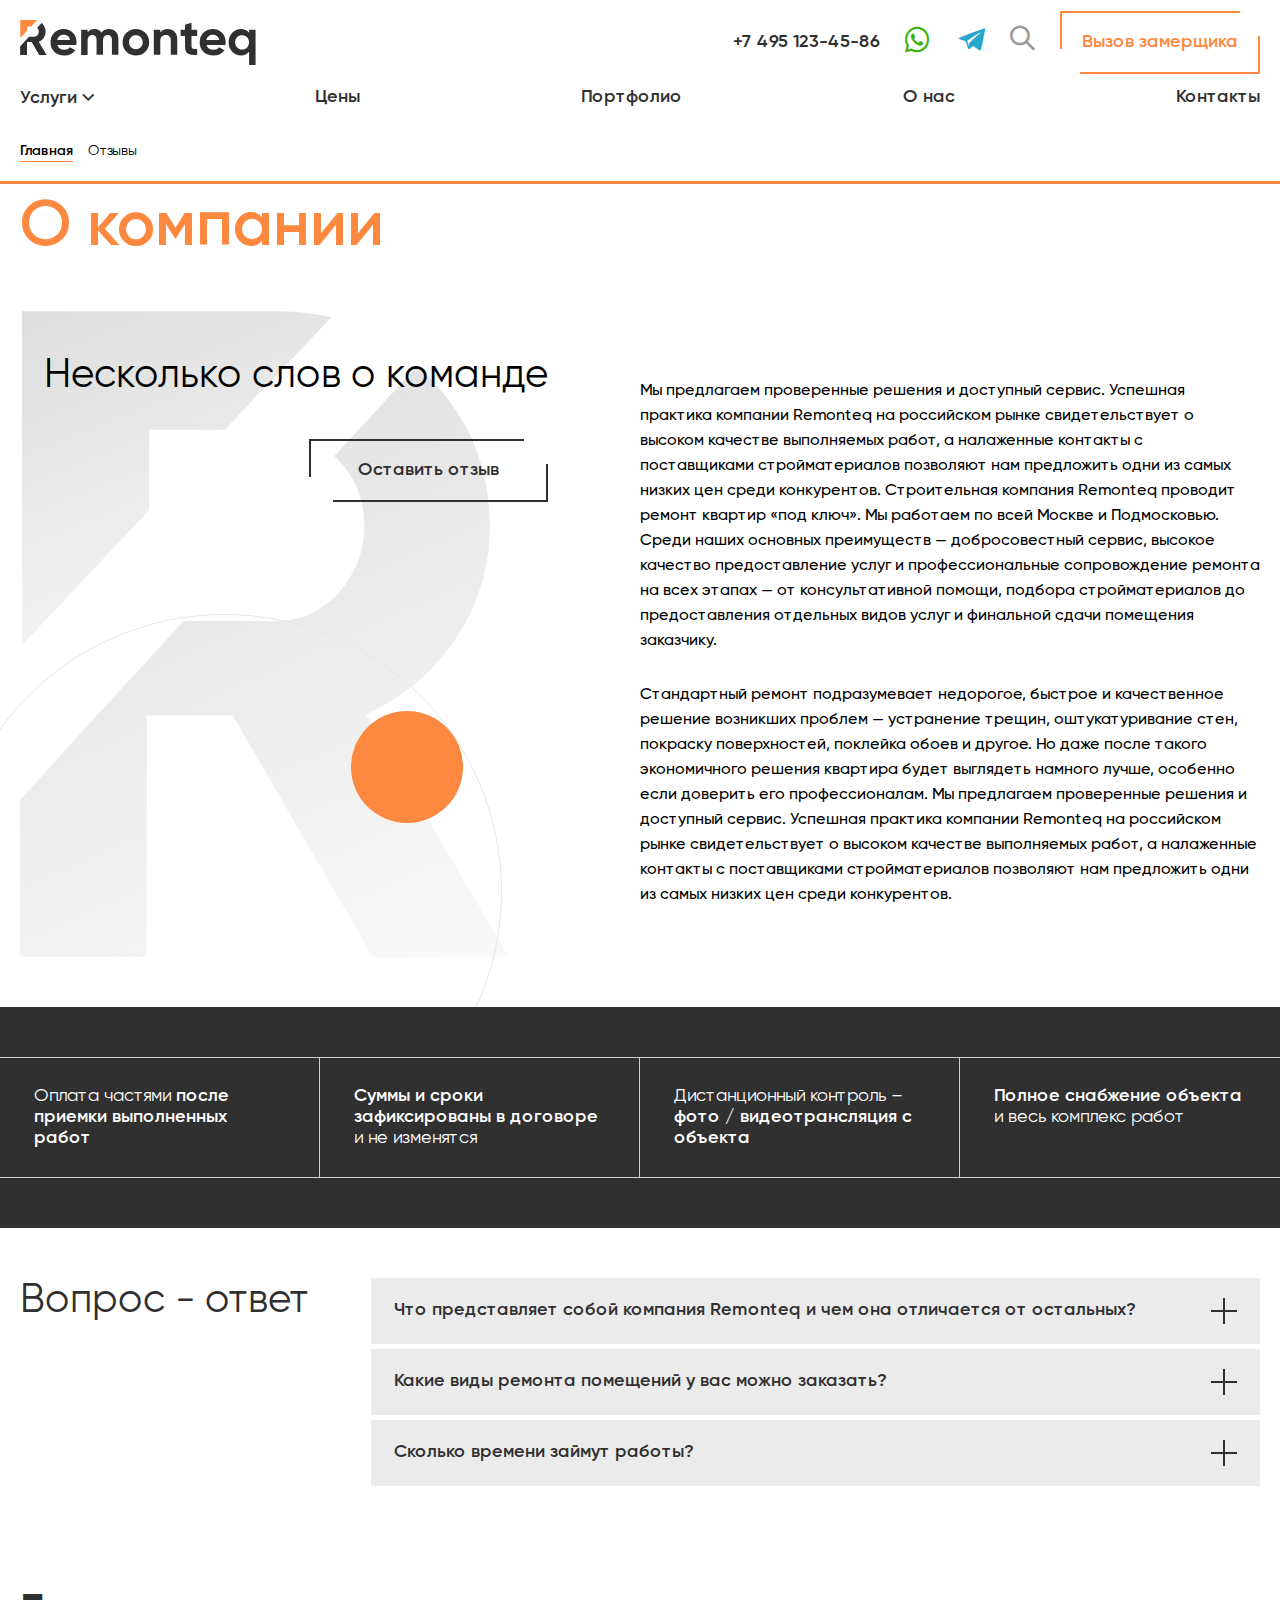
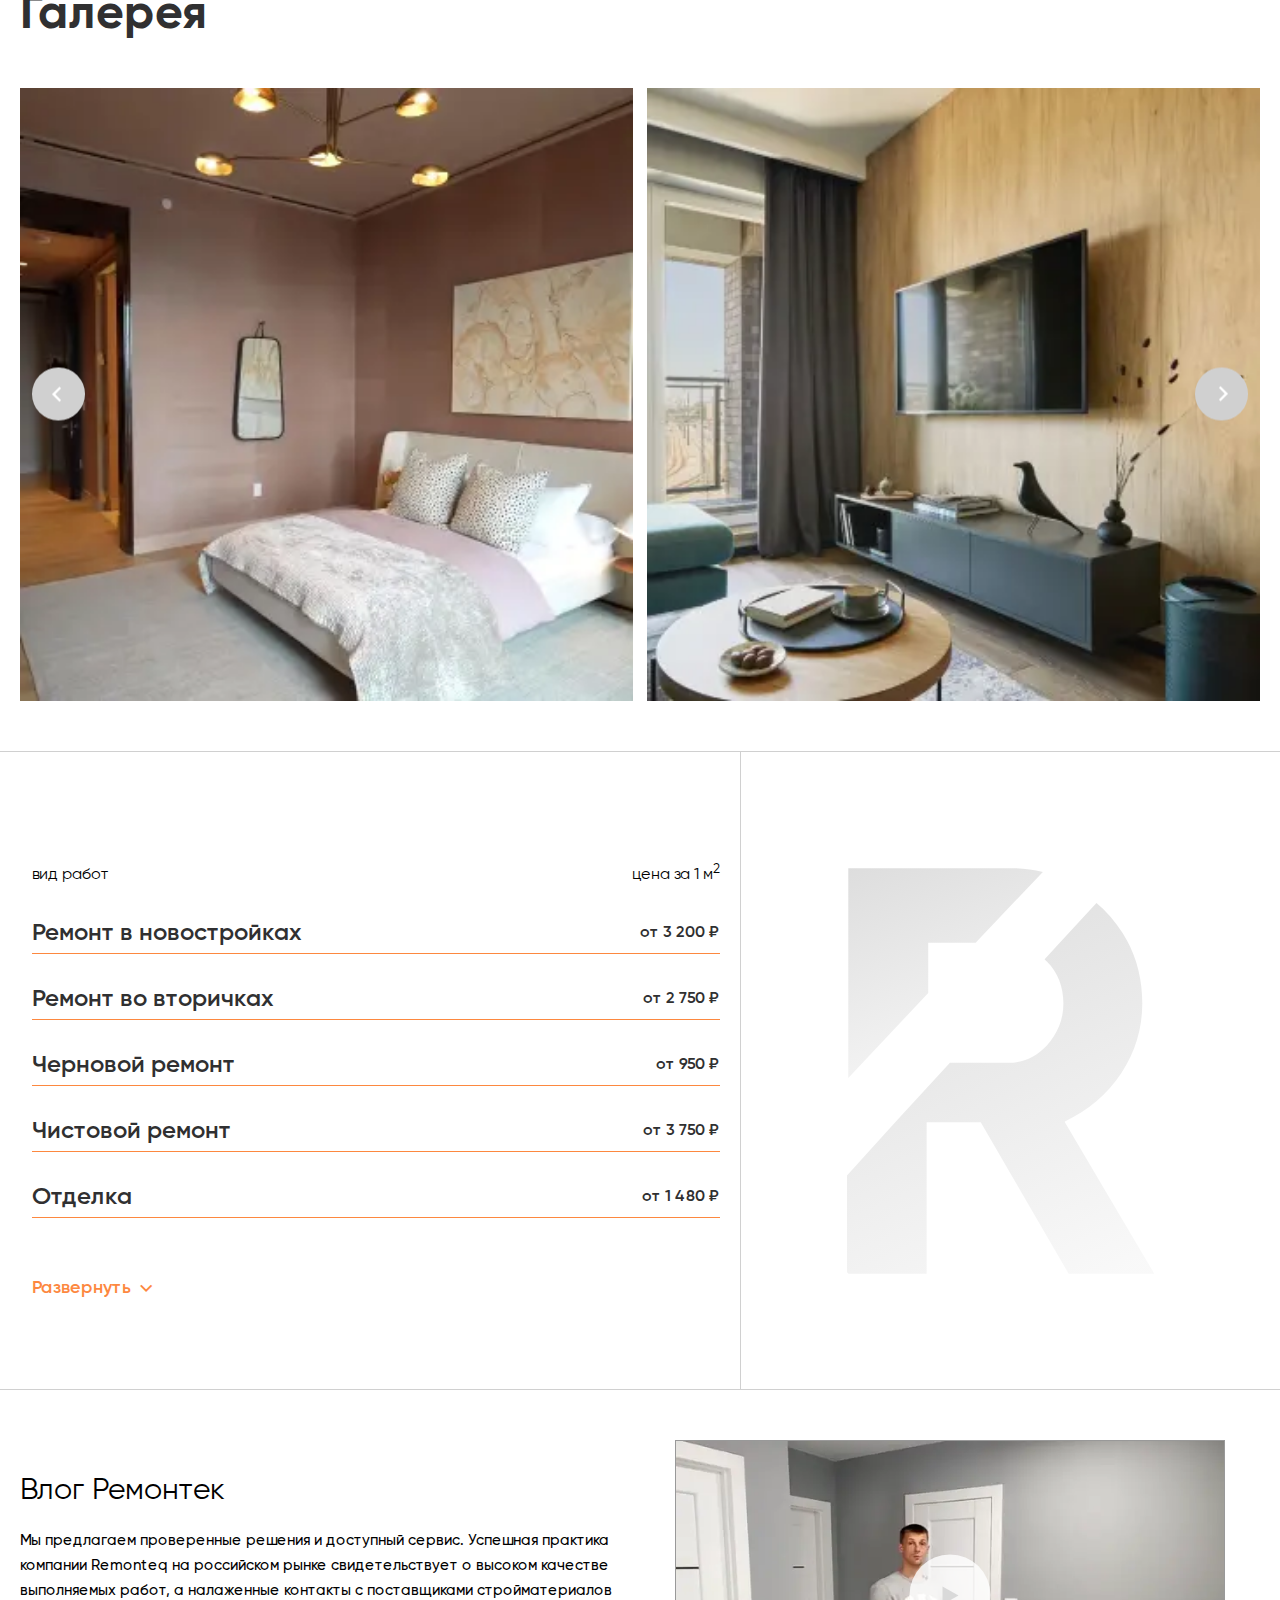
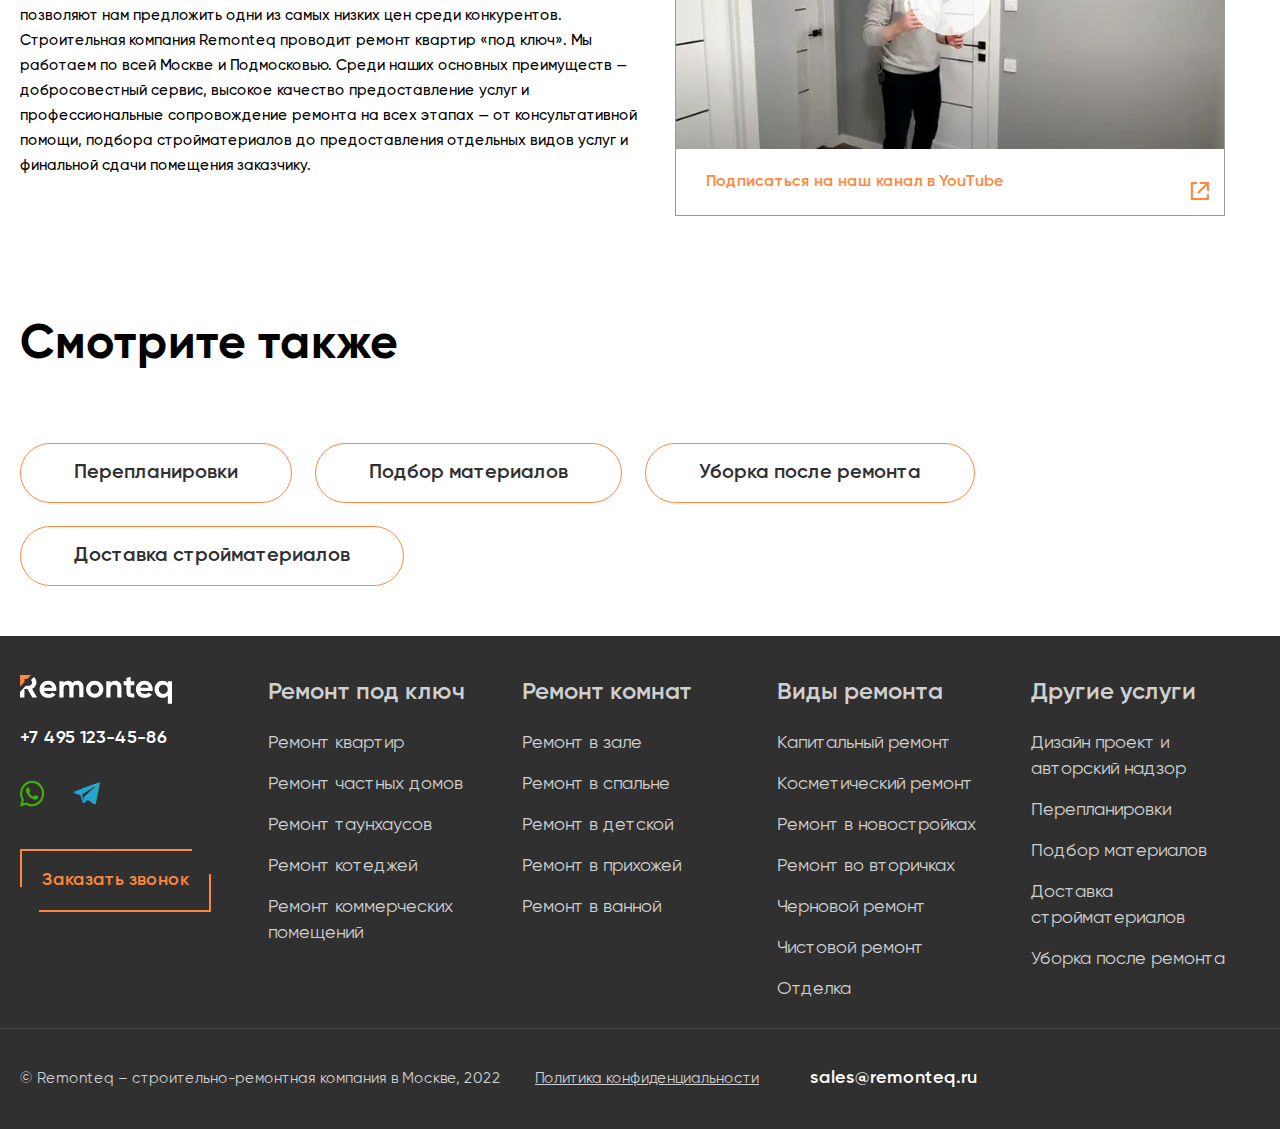
==== commit 74c20be4: "fix bugs" ====
--- a/about.html
+++ b/about.html
@@ -1 +1 @@
-<!DOCTYPE html><html lang="ru"><head><meta charset="UTF-8"><meta http-equiv="X-UA-Compatible" content="IE=edge"><meta name="viewport" content="width=device-width,initial-scale=1"><meta name="format-detection" content="telephone=no"><meta name="description" content="Description"><title>Remonteq — О компании</title><link rel="stylesheet" href="css/style.min.css?_v=20220815163218"><link rel="shortcut icon" href="data:,"></head><body><div class="wrapper"><header class="header"><div class="header__container"><div class="header__row"><button class="header__burger burger" aria-label="Button to open (close) the navigation menu"><span></span><span></span><span></span></button><div class="header__logo"><a href="#" class="logo-ibg"><svg width="240" height="46" viewBox="0 0 240 46" fill="none" xmlns="http://www.w3.org/2000/svg"><path d="M37.8982 25.4195C38.7565 28.6547 41.1994 30.2393 45.0949 30.2393C47.6038 30.2393 49.5185 29.381 50.839 27.6644L56.187 30.7675C53.6781 34.3989 49.9147 36.2476 45.0288 36.2476C40.8033 36.2476 37.37 34.9931 34.795 32.4181C32.22 29.8431 30.9656 26.608 30.9656 22.7125C30.9656 18.8831 32.22 15.6478 34.729 13.0729C37.2379 10.4979 40.4731 9.17742 44.5007 9.17742C48.2641 9.17742 51.3672 10.4979 53.8101 13.0729C56.253 15.6478 57.5075 18.8831 57.5075 22.7125C57.5075 23.5708 57.4415 24.4952 57.2434 25.4195H37.8982ZM37.8321 20.2696H50.905C50.5089 18.5529 49.7826 17.2324 48.5942 16.3741C47.4057 15.5158 46.0852 15.1197 44.5667 15.1197C42.784 15.1197 41.3314 15.5818 40.143 16.5062C38.9545 17.3645 38.1623 18.619 37.8321 20.2696ZM90.4539 9.17742C93.425 9.17742 95.7359 10.1018 97.5185 12.0165C99.3012 13.9312 100.16 16.5061 100.16 19.6753V35.4553H93.557V20.1375C93.557 18.6189 93.1609 17.4305 92.4346 16.5722C91.7083 15.7138 90.652 15.3177 89.2654 15.3177C87.7469 15.3177 86.5584 15.8459 85.7661 16.8363C84.9078 17.8267 84.5116 19.2792 84.5116 21.1279V35.5213H77.9092V20.2035C77.9092 18.685 77.513 17.4965 76.7867 16.6382C76.0605 15.7799 75.0041 15.3837 73.6176 15.3837C72.165 15.3837 70.9766 15.9119 70.1183 16.9023C69.2599 17.8927 68.7978 19.3452 68.7978 21.1939V35.5873H62.1953V9.90368H68.7978V12.6107C70.3163 10.2998 72.6932 9.17742 75.9284 9.17742C79.0976 9.17742 81.4085 10.4319 82.927 12.8748C84.5116 10.3659 87.0866 9.17742 90.4539 9.17742ZM127.626 32.2861C124.985 34.9271 121.75 36.1815 117.986 36.1815C114.223 36.1815 110.988 34.8611 108.347 32.2861C105.706 29.7111 104.451 26.4759 104.451 22.6465C104.451 18.883 105.772 15.6478 108.347 13.0069C110.988 10.3659 114.157 9.11137 117.986 9.11137C121.75 9.11137 124.985 10.4319 127.626 13.0069C130.267 15.6478 131.587 18.817 131.587 22.6465C131.587 26.4759 130.267 29.7111 127.626 32.2861ZM113.034 27.7964C114.355 29.1169 116.005 29.7771 117.986 29.7771C119.967 29.7771 121.618 29.1169 122.938 27.7964C124.259 26.4759 124.919 24.7593 124.919 22.7125C124.919 20.6657 124.259 18.9491 122.938 17.6286C121.618 16.3081 119.967 15.6478 117.986 15.6478C116.005 15.6478 114.355 16.3081 113.034 17.6286C111.714 18.9491 111.054 20.6657 111.054 22.7125C111.054 24.7593 111.714 26.4099 113.034 27.7964ZM150.47 9.17742C153.243 9.17742 155.62 10.1018 157.403 12.0165C159.252 13.8652 160.176 16.5062 160.176 19.8074V35.5213H153.574V20.5997C153.574 18.8831 153.111 17.5625 152.187 16.7042C151.263 15.7799 150.008 15.3177 148.49 15.3177C146.773 15.3177 145.386 15.8459 144.396 16.9023C143.34 17.9587 142.878 19.5433 142.878 21.6561V35.5213H136.275V9.90368H142.878V12.7427C144.462 10.3658 147.037 9.17742 150.47 9.17742ZM180.512 16.242H174.701V26.8721C174.701 27.7304 174.9 28.3906 175.362 28.8528C175.824 29.2489 176.484 29.513 177.342 29.513C178.201 29.5791 179.257 29.5791 180.512 29.513V35.5213C175.956 36.0495 172.787 35.5873 170.872 34.2668C169.023 32.8803 168.099 30.4374 168.099 26.9381V16.3081H163.609V9.90368H168.099V4.75375L174.701 2.77301V9.90368H180.512V16.242ZM189.953 25.4195C190.811 28.6547 193.254 30.2393 197.15 30.2393C199.659 30.2393 201.574 29.381 202.894 27.6644L208.242 30.7675C205.733 34.3989 201.97 36.2476 197.084 36.2476C192.858 36.2476 189.425 34.9931 186.85 32.4181C184.275 29.8431 183.021 26.608 183.021 22.7125C183.021 18.8831 184.275 15.6478 186.784 13.0729C189.293 10.4979 192.528 9.17742 196.556 9.17742C200.319 9.17742 203.422 10.4979 205.865 13.0729C208.308 15.6478 209.563 18.8831 209.563 22.7125C209.563 23.5708 209.497 24.4952 209.298 25.4195H189.953ZM189.887 20.2696H202.96C202.564 18.5529 201.838 17.2324 200.649 16.3741C199.461 15.5158 198.14 15.1197 196.622 15.1197C194.839 15.1197 193.386 15.5818 192.198 16.5062C191.01 17.3645 190.217 18.619 189.887 20.2696ZM233.398 9.90368H240V45.7551H233.398V32.4842C231.417 34.9931 228.71 36.2476 225.078 36.2476C221.645 36.2476 218.674 34.9271 216.231 32.3521C213.788 29.7111 212.534 26.5419 212.534 22.7125C212.534 18.9491 213.788 15.7139 216.231 13.0729C218.674 10.4319 221.645 9.17742 225.078 9.17742C228.644 9.17742 231.417 10.4319 233.398 12.9408V9.90368ZM221.183 27.9284C222.503 29.2489 224.22 29.9752 226.267 29.9752C228.314 29.9752 230.03 29.315 231.351 27.9284C232.671 26.6079 233.331 24.8253 233.331 22.7125C233.331 20.5997 232.671 18.883 231.351 17.4965C230.03 16.176 228.314 15.4498 226.267 15.4498C224.22 15.4498 222.503 16.11 221.183 17.4965C219.862 18.817 219.136 20.5997 219.136 22.7125C219.202 24.8253 219.862 26.5419 221.183 27.9284Z" fill="#303031"/><path d="M4.35762 22.1843L9.0454 17.1004H14.1953C15.5158 17.1004 16.6382 16.5722 17.5626 15.5818C18.4869 14.5254 19.0151 13.337 19.0151 11.8844C19.0151 10.4319 18.5529 9.17742 17.5626 8.18705C17.4965 8.12103 17.4305 8.05497 17.3645 7.98895L21.9202 3.03711C22.1183 3.23518 22.3164 3.36723 22.5144 3.5653C24.8253 5.87617 25.9477 8.64921 25.9477 11.8844C25.9477 14.0632 25.3535 16.11 24.099 18.0247C22.8446 19.8734 21.194 21.326 19.1472 22.2503V22.3163L27.0041 35.6533H19.4773L11.7524 22.3163H6.99861V35.6533H0.132058L0 35.5213V27.0041L4.35762 22.1843Z" fill="#303031"/><path d="M0.13208 18.4209V0H14.3274C15.3178 0 16.2421 0.13205 17.1665 0.330124L11.2902 6.53647H7.13069V10.9601L0.13208 18.4209Z" fill="#FD883F"/></svg></a></div><div class="header__phone phone"><a href="tel:+74951234586" class="icon-phone">+7 495 123-45-86</a></div><div data-da=".nav-header,992,last" class="header__social"><div class="social"><a href="#" target="_blank" class="social__item social__item_whatsapp icon-whatsapp"></a> <a href="#" target="_blank" class="social__item social__item_telegram icon-telegram"></a></div></div><nav class="header__nav nav-header"><ul class="nav-header__list"><li data-list-item class="nav-header__item"><a data-list="#services-list" href="#" class="nav-header__link icon-arrow-down">Услуги</a></li><li class="nav-header__item"><a href="#" class="nav-header__link">Цены</a></li><li class="nav-header__item"><a href="#" class="nav-header__link">Портфолио</a></li><li class="nav-header__item"><a href="#" class="nav-header__link">О нас</a></li><li class="nav-header__item"><a href="#" class="nav-header__link">Контакты</a></li></ul><div class="nav-header__phone"><a href="tel:+74951234586">+7 495 123-45-86</a></div></nav><div class="header__search"><button data-popup-show="#search-popup" class="icon-search"></button></div><button data-popup-show="#order-popup" data-da=".nav-header,767,2" class="header__button button"><span>Вызов замерщика</span></button></div></div><div data-da=".nav-header,992,0" class="header-sublists"><div data-sublist id="services-list" class="sub-list"><div class="sub-list__container"><ul data-spollers="992,max" class="sub-list__list"><li class="sub-list__item"><span data-spoller class="sub-list__link icon-arrow-down">Ремонт под ключ</span><ul class="sub-list__sublist sublist-list"><li class="sublist-list__item"><a href="#" class="sublist-list__link">Ремонт квартир</a></li><li class="sublist-list__item"><a href="#" class="sublist-list__link">Ремонт частных домов</a></li><li class="sublist-list__item"><a href="#" class="sublist-list__link">Ремонт таунхаусов</a></li><li class="sublist-list__item"><a href="#" class="sublist-list__link">Ремонт котеджей</a></li><li class="sublist-list__item"><a href="#" class="sublist-list__link">Ремонт коммерческих помещений</a></li></ul></li><li class="sub-list__item"><span data-spoller class="sub-list__link icon-arrow-down">Ремонт комнат</span><ul class="sub-list__sublist sublist-list"><li class="sublist-list__item"><a href="#" class="sublist-list__link">Ремонт в зале</a></li><li class="sublist-list__item"><a href="#" class="sublist-list__link">Ремонт в спальне</a></li><li class="sublist-list__item"><a href="#" class="sublist-list__link">Ремонт в детской</a></li><li class="sublist-list__item"><a href="#" class="sublist-list__link">Ремонт в прихожей</a></li><li class="sublist-list__item"><a href="#" class="sublist-list__link">Ремонт в ванной</a></li></ul></li><li class="sub-list__item"><span data-spoller class="sub-list__link icon-arrow-down">Стили ремонта</span><ul class="sub-list__sublist sublist-list"><li class="sublist-list__item"><a href="#" class="sublist-list__link">Ремонт в стиле лофт</a></li><li class="sublist-list__item"><a href="#" class="sublist-list__link">Ремонт в стиле модерн</a></li><li class="sublist-list__item"><a href="#" class="sublist-list__link">Ремонт в стиле арт-деко</a></li><li class="sublist-list__item"><a href="#" class="sublist-list__link">Ремонт в стиле минимализм</a></li><li class="sublist-list__item"><a href="#" class="sublist-list__link">Ремонт в стиле хай-тек</a></li><li class="sublist-list__item"><a href="#" class="sublist-list__link">Ремонт стандартном в стиле</a></li><li class="sublist-list__item"><a href="#" class="sublist-list__link">Ремонт в стиле поп-арт</a></li></ul></li><li class="sub-list__item"><span data-spoller class="sub-list__link icon-arrow-down">Виды ремонта</span><ul class="sub-list__sublist sublist-list"><li class="sublist-list__item"><a href="#" class="sublist-list__link">Капитальный ремонт</a></li><li class="sublist-list__item"><a href="#" class="sublist-list__link">Косметический ремонт</a></li><li class="sublist-list__item"><a href="#" class="sublist-list__link">Ремонт в новостройках</a></li><li class="sublist-list__item"><a href="#" class="sublist-list__link">Ремонт во вторичках</a></li><li class="sublist-list__item"><a href="#" class="sublist-list__link">Черновой ремонт</a></li><li class="sublist-list__item"><a href="#" class="sublist-list__link">Чистовой ремонт</a></li><li class="sublist-list__item"><a href="#" class="sublist-list__link">Отделка</a></li></ul></li><li class="sub-list__item"><span data-spoller class="sub-list__link icon-arrow-down">Другие услуги</span><ul class="sub-list__sublist sublist-list"><li class="sublist-list__item"><a href="#" class="sublist-list__link">Дизайн проект и авторский надзор</a></li><li class="sublist-list__item"><a href="#" class="sublist-list__link">Перепланировки</a></li><li class="sublist-list__item"><a href="#" class="sublist-list__link">Подбор материалов</a></li><li class="sublist-list__item"><a href="#" class="sublist-list__link">Доставка стройматериалов</a></li><li class="sublist-list__item"><a href="#" class="sublist-list__link">Уборка после ремонта</a></li></ul></li></ul></div></div></div></header><div data-da=".nav-header,992,last" data-popup id="search-popup" class="search-popup"><button class="popup-close"></button><form action="#" class="search-popup__form form-search-popup" id="form-search-popup"><input type="text" name="form-search-popup-search" id="form-search-popup-search" class="form-search-popup__input" placeholder="Например, капитальный ремонт"> <button type="submit" class="form-search-popup__button icon-search"></button></form></div><div data-popup id="order-popup" class="call-popup"><button class="popup-close"></button><div class="call-popup__image"><div class="call-popup__image-ibg"><picture><source srcset="img/images/pop-up/call/6afcf1fac6bd2ecf8bf77ca1c4f3e5d3.webp" type="image/webp"><img src="img/images/pop-up/call/6afcf1fac6bd2ecf8bf77ca1c4f3e5d3.png" alt="Pop-up image" width="1920" height="230"></picture></div><div class="call-popup__image-text image-text">+ скидка 5% <span class="image-text__under">при заказе с сайта</span></div></div><div class="call-popup__form"><form action="#" class="form-call-popup" id="form-order-popup"><div class="form-call-popup__title title"><span class="title__over">бесплатно</span> Вызов <span class="title__under">замерщика</span></div><div class="form-call-popup__inputs form-inputs"><div class="form-call-popup__input form-input"><input type="text" name="form-order-popup-name" id="form-order-popup-name" placeholder="Ваше имя"></div><div class="form-call-popup__input form-input"><input type="tel" name="form-order-popup-phone" id="form-order-popup-phone" placeholder="Телефон"></div></div><div class="form-call-popup__image-ibg form-captcha"><picture><source srcset="img/images/ui/aa81d37cd21ba1c1e946df044bc96f6f.webp" type="image/webp"><img src="img/images/ui/aa81d37cd21ba1c1e946df044bc96f6f.png" alt="reCaptcha" width="331" height="81"></picture></div><button type="submit" class="form-call-popup__button button"><span>Вызвать замерщика</span></button><div class="form-call-popup__policy policy">Нажимая кнопку “Вызвать замерщика”,<br>я соглашаюсь с <a href="#" target="_blank" class="policy__link icon-arrow-more"><span>политикой персональных данных</span></a></div></form></div></div><main class="main"><div class="main__bread-crumb bread-crumb"><div class="bread-crumb__container"><div class="bread-crumb__row"><a href="#" class="bread-crumb__previous">Главная</a> <span class="bread-crumb__current">Отзывы</span></div></div></div><div class="orange-title-block"><div class="orange-title-block__container"><div class="orange-title">О компании</div></div></div><section class="main__services-about-section services-about-section"><div class="services-about-section__circle-decor circle-decor"></div><div class="services-about-section__container"><div class="services-about-section__left"><div class="services-about-section__title">Несколько слов о команде</div><a data-da=".services-about-section__container,992,last" href="#" class="services-about-section__link button_dark"><span>Оставить отзыв</span></a></div><div class="services-about-section__texts"><p class="services-about-section__text">Мы предлагаем проверенные решения и доступный сервис. Успешная практика компании Remonteq на российском рынке свидетельствует о высоком качестве выполняемых работ, а налаженные контакты с поставщиками стройматериалов позволяют нам предложить одни из самых низких цен среди конкурентов. Строительная компания Remonteq проводит ремонт квартир «под ключ». Мы работаем по всей Москве и Подмосковью. Среди наших основных преимуществ — добросовестный сервис, высокое качество предоставление услуг и профессиональные сопровождение ремонта на всех этапах — от консультативной помощи, подбора стройматериалов до предоставления отдельных видов услуг и финальной сдачи помещения заказчику.</p><div class="services-about-section__hidden"><p class="services-about-section__text">Стандартный ремонт подразумевает недорогое, быстрое и качественное решение возникших проблем — устранение трещин, оштукатуривание стен, покраску поверхностей, поклейка обоев и другое. Но даже после такого экономичного решения квартира будет выглядеть намного лучше, особенно если доверить его профессионалам. Мы предлагаем проверенные решения и доступный сервис. Успешная практика компании Remonteq на российском рынке свидетельствует о высоком качестве выполняемых работ, а налаженные контакты с поставщиками стройматериалов позволяют нам предложить одни из самых низких цен среди конкурентов.</p></div><button class="services-about-section__button icon-arrow-down">Развернуть</button></div></div></section><div class="main__other-info other-info"><div class="other-info__row"><div class="other-info__item">Оплата частями <span>после приемки выполненных работ</span></div><div class="other-info__item"><span>Суммы и сроки зафиксированы в договоре</span> и не изменятся</div><div class="other-info__item">Дистанционный контроль – <span>фото</span> / <span>видеотрансляция с объекта</span></div><div class="other-info__item"><span>Полное снабжение объекта</span> и весь комплекс работ</div></div></div><section class="main__services-questions-section services-questions-section"><div class="services-questions-section__container"><div class="services-questions-section__title">Вопрос - ответ</div><div data-spollers data-one-spoller class="services-questions-section__spoller spoller-services-questions"><div class="spoller-services-questions__item"><button data-spoller class="spoller-services-questions__title">Что представляет собой компания Remonteq и чем она отличается от остальных?<span></span></button><div class="spoller-services-questions__text">Lorem ipsum dolor sit amet, consectetur adipisicing elit. Illo iure quod totam sed ducimus soluta sit. Minus itaque delectus sequi nam voluptates assumenda, quaerat debitis velit? Dolorum excepturi sed aperiam!</div></div><div class="spoller-services-questions__item"><button data-spoller class="spoller-services-questions__title">Какие виды ремонта помещений у вас можно заказать?<span></span></button><div class="spoller-services-questions__text">У нас можно заказать капитальный и косметический ремонт как жилых, так и офисных помещений. Возможна отделка одной комнаты — например, кухни или санузла, — или всей квартиры — от прихожей до балкона. Ремонтируем и в новостройках, и в старых домах, где требуется учитывать возраст конструкций и коммуникаций. Чтобы получить консультацию и узнать ориентировочную стоимость ремонта, вы можете отправить свою заявку через сайт. В течение 10 минут наш инженер свяжется с вами, уточнит пожелания, площадь помещений и количество комнат и назовет примерную стоимость услуг. Если она вас устроит, то в удобное вам время наш замерщик бесплатно приедет на объект. На месте специалист рассчитает точную стоимость работ, составит смету. И вы сможете заключить договор, а наши специалисты — приступить к работе в назначенный день.</div></div><div class="spoller-services-questions__item"><button data-spoller class="spoller-services-questions__title">Сколько времени займут работы?<span></span></button><div class="spoller-services-questions__text">Lorem, ipsum dolor sit amet consectetur adipisicing elit. Voluptas ad cum asperiores fugiat nam aut perferendis tempora ex ducimus dolore. Necessitatibus ducimus, ab nisi cupiditate illo earum cumque laudantium eaque dolorum eligendi animi impedit consequatur aut provident, quaerat unde consectetur alias voluptas sunt. Deserunt, omnis, placeat velit fugiat fugit repellat dolor praesentium esse vel sed error odio corporis doloremque quidem ab optio quod at maiores natus soluta ipsum dolorem suscipit. Atque eum nihil cumque harum quam perferendis blanditiis fugiat, voluptas modi! Odio, impedit expedita explicabo atque labore natus quos ducimus officia recusandae reiciendis dolor laudantium quis. Eligendi sapiente eveniet quos.</div></div></div></div></section><section class="main__case-gallery-section case-gallery-section"><div class="case-gallery-section__container"><div class="case-gallery-section__title small-title">Галерея</div></div><div class="case-gallery-section__slider"><div class="case-gallery-section__container case-gallery-section__container_slider"><div class="slider-case-gallery swiper"><div class="slider-case-gallery__wrapper swiper-wrapper"><div class="slider-case-gallery__slide swiper-slide"><div class="slider-case-gallery__image-ibg"><picture><source srcset="img/images/case/gallery/1.webp" type="image/webp"><img src="img/images/case/gallery/1.jpg" alt="Case page gallery slider image" width="350" height="350"></picture></div></div><div class="slider-case-gallery__slide swiper-slide"><div class="slider-case-gallery__image-ibg"><picture><source srcset="img/images/case/gallery/2.webp" type="image/webp"><img src="img/images/case/gallery/2.jpg" alt="Case page gallery slider image" width="350" height="350"></picture></div></div><div class="slider-case-gallery__slide swiper-slide"><div class="slider-case-gallery__image-ibg"><picture><source srcset="img/images/case/gallery/3.webp" type="image/webp"><img src="img/images/case/gallery/3.jpg" alt="Case page gallery slider image" width="350" height="350"></picture></div></div><div class="slider-case-gallery__slide swiper-slide"><div class="slider-case-gallery__image-ibg"><picture><source srcset="img/images/case/gallery/4.webp" type="image/webp"><img src="img/images/case/gallery/4.jpg" alt="Case page gallery slider image" width="350" height="350"></picture></div></div></div></div><div class="case-gallery-section__arrows arrows-slider-case-gallery"><div class="arrows-slider-case-gallery__prev icon-arrow-down"></div><div class="arrows-slider-case-gallery__next icon-arrow-down"></div></div></div></div></section><div class="services-section services-section_about"><div class="services-section__content"><div class="services-section__table"><div class="table-services table-services_about"><div class="table-services__head"><div class="table-services__left">вид работ</div><div class="table-services__right">цена за 1 м<sup>2</sup></div></div><a href="#" class="table-services__item"><div class="table-services__left-data">Ремонт в новостройках</div><div class="table-services__right-data">от 3 200 ₽</div></a><a href="#" class="table-services__item"><div class="table-services__left-data">Ремонт во вторичках</div><div class="table-services__right-data">от 2 750 ₽</div></a><a href="#" class="table-services__item"><div class="table-services__left-data">Черновой ремонт</div><div class="table-services__right-data">от 950 ₽</div></a><a href="#" class="table-services__item"><div class="table-services__left-data">Чистовой ремонт</div><div class="table-services__right-data">от 3 750 ₽</div></a><a href="#" class="table-services__item"><div class="table-services__left-data">Отделка</div><div class="table-services__right-data">от 1 480 ₽</div></a><div class="table-services__hidden" hidden><a href="#" class="table-services__item"><div class="table-services__left-data">Ремонт в новостройках</div><div class="table-services__right-data">от 3 200 ₽</div></a><a href="#" class="table-services__item"><div class="table-services__left-data">Ремонт во вторичках</div><div class="table-services__right-data">от 2 750 ₽</div></a><a href="#" class="table-services__item"><div class="table-services__left-data">Черновой ремонт</div><div class="table-services__right-data">от 950 ₽</div></a><a href="#" class="table-services__item"><div class="table-services__left-data">Чистовой ремонт</div><div class="table-services__right-data">от 3 750 ₽</div></a><a href="#" class="table-services__item"><div class="table-services__left-data">Отделка</div><div class="table-services__right-data">от 1 480 ₽</div></a></div></div><button class="services-section__button icon-arrow-down">Развернуть</button></div></div></div><section class="main__about-video-section about-video-section"><div class="about-video-section__container"><div class="about-video-section__vlog"><div class="about-video-section__title">Влог Ремонтек</div><p class="about-video-section__text">Мы предлагаем проверенные решения и доступный сервис. Успешная практика компании Remonteq на российском рынке свидетельствует о высоком качестве выполняемых работ, а налаженные контакты с поставщиками стройматериалов позволяют нам предложить одни из самых низких цен среди конкурентов. Строительная компания Remonteq проводит ремонт квартир «под ключ». Мы работаем по всей Москве и Подмосковью. Среди наших основных преимуществ — добросовестный сервис, высокое качество предоставление услуг и профессиональные сопровождение ремонта на всех этапах — от консультативной помощи, подбора стройматериалов до предоставления отдельных видов услуг и финальной сдачи помещения заказчику.</p></div><div class="about-video-section__video"><div class="about-video-section__youtube"><div class="about-video-section__iframe"><iframe width="560" height="315" src="https://www.youtube.com/embed/cJLZebMtW7A" title="YouTube video player" allow="accelerometer; autoplay; clipboard-write; encrypted-media; gyroscope; picture-in-picture" allowfullscreen></iframe><div class="about-video-section__image-ibg"><picture><source srcset="img/images/about/video/1.webp" type="image/webp"><img src="img/images/about/video/1.jpg" alt="About page video section image" width="640" height="360"></picture><span></span></div></div><a href="#" target="_blank" class="about-video-section__link icon-new-window">Подписаться на наш канал в YouTube</a></div></div></div></section><div class="main__see-also see-also"><div class="see-also__container"><div class="see-also__title">Смотрите также</div><div class="see-also__row"><a href="#" class="see-also__item">Перепланировки</a> <a href="#" class="see-also__item">Подбор материалов</a> <a href="#" class="see-also__item">Уборка после ремонта</a> <a href="#" class="see-also__item">Доставка стройматериалов</a></div></div></div><div data-popup id="form-submit-popup" class="form-submit-popup"><div class="form-submit-popup__content">Спасибо!<br>Ваша заявка отправлена. Скоро мы с Вами свяжемся.</div></div></main><footer class="footer"><div class="footer__top"><div class="footer__container"><div class="footer__row"><div class="footer__info"><div class="footer__logo logo-footer"><div class="logo-footer__image-ibg"><img src="img/logo.svg" alt="Logo" width="152" height="29"></div></div><div class="footer__phone phone_white"><a href="tel:+74951234586">+7 495 123-45-86</a></div><div class="footer__social"><div class="social"><a href="#" target="_blank" class="social__item social__item_whatsapp icon-whatsapp"></a> <a href="#" target="_blank" class="social__item social__item_telegram icon-telegram"></a></div></div><div class="footer__button"><button data-popup-show="#call-popup" class="button"><span>Заказать звонок</span></button></div></div><nav class="footer__nav nav-footer"><ul class="nav-footer__list"><li class="nav-footer__item"><span class="nav-footer__link">Ремонт под ключ</span><ul class="nav-footer__sublist footer-sublist"><li class="footer-sublist__item"><a href="#" class="footer-sublist__link">Ремонт квартир</a></li><li class="footer-sublist__item"><a href="#" class="footer-sublist__link">Ремонт частных домов</a></li><li class="footer-sublist__item"><a href="#" class="footer-sublist__link">Ремонт таунхаусов</a></li><li class="footer-sublist__item"><a href="#" class="footer-sublist__link">Ремонт котеджей</a></li><li class="footer-sublist__item"><a href="#" class="footer-sublist__link">Ремонт коммерческих помещений</a></li></ul></li><li class="nav-footer__item"><span class="nav-footer__link">Ремонт комнат</span><ul class="nav-footer__sublist footer-sublist"><li class="footer-sublist__item"><a href="#" class="footer-sublist__link">Ремонт в зале</a></li><li class="footer-sublist__item"><a href="#" class="footer-sublist__link">Ремонт в спальне</a></li><li class="footer-sublist__item"><a href="#" class="footer-sublist__link">Ремонт в детской</a></li><li class="footer-sublist__item"><a href="#" class="footer-sublist__link">Ремонт в прихожей</a></li><li class="footer-sublist__item"><a href="#" class="footer-sublist__link">Ремонт в ванной</a></li></ul></li><li class="nav-footer__item"><span class="nav-footer__link">Виды ремонта</span><ul class="nav-footer__sublist footer-sublist"><li class="footer-sublist__item"><a href="#" class="footer-sublist__link">Капитальный ремонт</a></li><li class="footer-sublist__item"><a href="#" class="footer-sublist__link">Косметический ремонт</a></li><li class="footer-sublist__item"><a href="#" class="footer-sublist__link">Ремонт в новостройках</a></li><li class="footer-sublist__item"><a href="#" class="footer-sublist__link">Ремонт во вторичках</a></li><li class="footer-sublist__item"><a href="#" class="footer-sublist__link">Черновой ремонт</a></li><li class="footer-sublist__item"><a href="#" class="footer-sublist__link">Чистовой ремонт</a></li><li class="footer-sublist__item"><a href="#" class="footer-sublist__link">Отделка</a></li></ul></li><li class="nav-footer__item"><span class="nav-footer__link">Другие услуги</span><ul class="nav-footer__sublist footer-sublist"><li class="footer-sublist__item"><a href="#" class="footer-sublist__link">Дизайн проект и авторский надзор</a></li><li class="footer-sublist__item"><a href="#" class="footer-sublist__link">Перепланировки</a></li><li class="footer-sublist__item"><a href="#" class="footer-sublist__link">Подбор материалов</a></li><li class="footer-sublist__item"><a href="#" class="footer-sublist__link">Доставка стройматериалов</a></li><li class="footer-sublist__item"><a href="#" class="footer-sublist__link">Уборка после ремонта</a></li></ul></li></ul></nav></div></div></div><div class="footer__bottom"><div class="footer__container"><div class="footer__row"><div class="footer__copy">© Remonteq – строительно-ремонтная компания в Москве, 2022</div><a href="#" class="footer__policy">Политика конфиденциальности</a> <a href="mailto:sales@remonteq.ru" class="footer__mail">sales@remonteq.ru</a></div></div></div></footer><div data-popup id="call-popup" class="call-popup"><button class="popup-close"></button><div class="call-popup__form"><form action="#" class="form-call-popup" id="form-call-popup"><div class="form-call-popup__title title"><span class="title__over">бесплатно</span> Звонок <span class="title__under">заказать</span></div><div class="form-call-popup__inputs form-inputs"><div class="form-call-popup__input form-input"><input type="text" name="form-call-popup-name" id="form-call-popup-name" placeholder="Ваше имя"></div><div class="form-call-popup__input form-input"><input type="tel" name="form-call-popup-phone" id="form-call-popup-phone" placeholder="Телефон"></div></div><div class="form-call-popup__image-ibg form-captcha"><picture><source srcset="img/images/ui/aa81d37cd21ba1c1e946df044bc96f6f.webp" type="image/webp"><img src="img/images/ui/aa81d37cd21ba1c1e946df044bc96f6f.png" alt="reCaptcha" width="331" height="81"></picture></div><button type="submit" class="form-call-popup__button button"><span>Заказать звонок</span></button><div class="form-call-popup__policy policy">Нажимая кнопку “Вызвать замерщика”,<br>я соглашаюсь с <a href="#" target="_blank" class="policy__link icon-arrow-more"><span>политикой персональных данных</span></a></div></form></div></div></div><script src="js/script.min.js?_v=20220815163218"></script></body></html>+<!DOCTYPE html><html lang="ru"><head><meta charset="UTF-8"><meta http-equiv="X-UA-Compatible" content="IE=edge"><meta name="viewport" content="width=device-width,initial-scale=1"><meta name="format-detection" content="telephone=no"><meta name="description" content="Description"><title>Remonteq — О компании</title><link rel="stylesheet" href="css/style.min.css?_v=20220818160438"><link rel="shortcut icon" href="data:,"></head><body><div class="wrapper"><header class="header"><div class="header__container"><div class="header__row"><button class="header__burger burger" aria-label="Button to open (close) the navigation menu"><span></span><span></span><span></span></button><div class="header__logo"><a href="#" class="logo-ibg"><svg width="240" height="46" viewBox="0 0 240 46" fill="none" xmlns="http://www.w3.org/2000/svg"><path d="M37.8982 25.4195C38.7565 28.6547 41.1994 30.2393 45.0949 30.2393C47.6038 30.2393 49.5185 29.381 50.839 27.6644L56.187 30.7675C53.6781 34.3989 49.9147 36.2476 45.0288 36.2476C40.8033 36.2476 37.37 34.9931 34.795 32.4181C32.22 29.8431 30.9656 26.608 30.9656 22.7125C30.9656 18.8831 32.22 15.6478 34.729 13.0729C37.2379 10.4979 40.4731 9.17742 44.5007 9.17742C48.2641 9.17742 51.3672 10.4979 53.8101 13.0729C56.253 15.6478 57.5075 18.8831 57.5075 22.7125C57.5075 23.5708 57.4415 24.4952 57.2434 25.4195H37.8982ZM37.8321 20.2696H50.905C50.5089 18.5529 49.7826 17.2324 48.5942 16.3741C47.4057 15.5158 46.0852 15.1197 44.5667 15.1197C42.784 15.1197 41.3314 15.5818 40.143 16.5062C38.9545 17.3645 38.1623 18.619 37.8321 20.2696ZM90.4539 9.17742C93.425 9.17742 95.7359 10.1018 97.5185 12.0165C99.3012 13.9312 100.16 16.5061 100.16 19.6753V35.4553H93.557V20.1375C93.557 18.6189 93.1609 17.4305 92.4346 16.5722C91.7083 15.7138 90.652 15.3177 89.2654 15.3177C87.7469 15.3177 86.5584 15.8459 85.7661 16.8363C84.9078 17.8267 84.5116 19.2792 84.5116 21.1279V35.5213H77.9092V20.2035C77.9092 18.685 77.513 17.4965 76.7867 16.6382C76.0605 15.7799 75.0041 15.3837 73.6176 15.3837C72.165 15.3837 70.9766 15.9119 70.1183 16.9023C69.2599 17.8927 68.7978 19.3452 68.7978 21.1939V35.5873H62.1953V9.90368H68.7978V12.6107C70.3163 10.2998 72.6932 9.17742 75.9284 9.17742C79.0976 9.17742 81.4085 10.4319 82.927 12.8748C84.5116 10.3659 87.0866 9.17742 90.4539 9.17742ZM127.626 32.2861C124.985 34.9271 121.75 36.1815 117.986 36.1815C114.223 36.1815 110.988 34.8611 108.347 32.2861C105.706 29.7111 104.451 26.4759 104.451 22.6465C104.451 18.883 105.772 15.6478 108.347 13.0069C110.988 10.3659 114.157 9.11137 117.986 9.11137C121.75 9.11137 124.985 10.4319 127.626 13.0069C130.267 15.6478 131.587 18.817 131.587 22.6465C131.587 26.4759 130.267 29.7111 127.626 32.2861ZM113.034 27.7964C114.355 29.1169 116.005 29.7771 117.986 29.7771C119.967 29.7771 121.618 29.1169 122.938 27.7964C124.259 26.4759 124.919 24.7593 124.919 22.7125C124.919 20.6657 124.259 18.9491 122.938 17.6286C121.618 16.3081 119.967 15.6478 117.986 15.6478C116.005 15.6478 114.355 16.3081 113.034 17.6286C111.714 18.9491 111.054 20.6657 111.054 22.7125C111.054 24.7593 111.714 26.4099 113.034 27.7964ZM150.47 9.17742C153.243 9.17742 155.62 10.1018 157.403 12.0165C159.252 13.8652 160.176 16.5062 160.176 19.8074V35.5213H153.574V20.5997C153.574 18.8831 153.111 17.5625 152.187 16.7042C151.263 15.7799 150.008 15.3177 148.49 15.3177C146.773 15.3177 145.386 15.8459 144.396 16.9023C143.34 17.9587 142.878 19.5433 142.878 21.6561V35.5213H136.275V9.90368H142.878V12.7427C144.462 10.3658 147.037 9.17742 150.47 9.17742ZM180.512 16.242H174.701V26.8721C174.701 27.7304 174.9 28.3906 175.362 28.8528C175.824 29.2489 176.484 29.513 177.342 29.513C178.201 29.5791 179.257 29.5791 180.512 29.513V35.5213C175.956 36.0495 172.787 35.5873 170.872 34.2668C169.023 32.8803 168.099 30.4374 168.099 26.9381V16.3081H163.609V9.90368H168.099V4.75375L174.701 2.77301V9.90368H180.512V16.242ZM189.953 25.4195C190.811 28.6547 193.254 30.2393 197.15 30.2393C199.659 30.2393 201.574 29.381 202.894 27.6644L208.242 30.7675C205.733 34.3989 201.97 36.2476 197.084 36.2476C192.858 36.2476 189.425 34.9931 186.85 32.4181C184.275 29.8431 183.021 26.608 183.021 22.7125C183.021 18.8831 184.275 15.6478 186.784 13.0729C189.293 10.4979 192.528 9.17742 196.556 9.17742C200.319 9.17742 203.422 10.4979 205.865 13.0729C208.308 15.6478 209.563 18.8831 209.563 22.7125C209.563 23.5708 209.497 24.4952 209.298 25.4195H189.953ZM189.887 20.2696H202.96C202.564 18.5529 201.838 17.2324 200.649 16.3741C199.461 15.5158 198.14 15.1197 196.622 15.1197C194.839 15.1197 193.386 15.5818 192.198 16.5062C191.01 17.3645 190.217 18.619 189.887 20.2696ZM233.398 9.90368H240V45.7551H233.398V32.4842C231.417 34.9931 228.71 36.2476 225.078 36.2476C221.645 36.2476 218.674 34.9271 216.231 32.3521C213.788 29.7111 212.534 26.5419 212.534 22.7125C212.534 18.9491 213.788 15.7139 216.231 13.0729C218.674 10.4319 221.645 9.17742 225.078 9.17742C228.644 9.17742 231.417 10.4319 233.398 12.9408V9.90368ZM221.183 27.9284C222.503 29.2489 224.22 29.9752 226.267 29.9752C228.314 29.9752 230.03 29.315 231.351 27.9284C232.671 26.6079 233.331 24.8253 233.331 22.7125C233.331 20.5997 232.671 18.883 231.351 17.4965C230.03 16.176 228.314 15.4498 226.267 15.4498C224.22 15.4498 222.503 16.11 221.183 17.4965C219.862 18.817 219.136 20.5997 219.136 22.7125C219.202 24.8253 219.862 26.5419 221.183 27.9284Z" fill="#303031"/><path d="M4.35762 22.1843L9.0454 17.1004H14.1953C15.5158 17.1004 16.6382 16.5722 17.5626 15.5818C18.4869 14.5254 19.0151 13.337 19.0151 11.8844C19.0151 10.4319 18.5529 9.17742 17.5626 8.18705C17.4965 8.12103 17.4305 8.05497 17.3645 7.98895L21.9202 3.03711C22.1183 3.23518 22.3164 3.36723 22.5144 3.5653C24.8253 5.87617 25.9477 8.64921 25.9477 11.8844C25.9477 14.0632 25.3535 16.11 24.099 18.0247C22.8446 19.8734 21.194 21.326 19.1472 22.2503V22.3163L27.0041 35.6533H19.4773L11.7524 22.3163H6.99861V35.6533H0.132058L0 35.5213V27.0041L4.35762 22.1843Z" fill="#303031"/><path d="M0.13208 18.4209V0H14.3274C15.3178 0 16.2421 0.13205 17.1665 0.330124L11.2902 6.53647H7.13069V10.9601L0.13208 18.4209Z" fill="#FD883F"/></svg></a></div><div class="header__phone phone"><a href="tel:+74951234586" class="icon-phone">+7 495 123-45-86</a></div><div data-da=".nav-header,992,last" class="header__social"><div class="social"><a href="#" target="_blank" class="social__item social__item_whatsapp icon-whatsapp"></a> <a href="#" target="_blank" class="social__item social__item_telegram icon-telegram"></a></div></div><nav class="header__nav nav-header"><ul class="nav-header__list"><li data-list-item class="nav-header__item"><span data-list="#services-list" class="nav-header__link icon-arrow-down">Услуги</span></li><li class="nav-header__item"><a href="#" class="nav-header__link">Цены</a></li><li class="nav-header__item"><a href="#" class="nav-header__link">Портфолио</a></li><li class="nav-header__item"><a href="#" class="nav-header__link">О нас</a></li><li class="nav-header__item"><a href="#" class="nav-header__link">Контакты</a></li></ul><div class="nav-header__phone"><a href="tel:+74951234586">+7 495 123-45-86</a></div></nav><div class="header__search"><button data-popup-show="#search-popup" class="icon-search"></button></div><button data-popup-show="#order-popup" data-da=".nav-header,767,2" class="header__button button"><span>Вызов замерщика</span></button></div></div><div data-da=".nav-header,992,0" class="header-sublists"><div data-sublist id="services-list" class="sub-list"><div class="sub-list__container"><ul data-spollers="992,max" class="sub-list__list"><li class="sub-list__item"><span data-spoller class="sub-list__link icon-arrow-down">Ремонт под ключ</span><ul class="sub-list__sublist sublist-list"><li class="sublist-list__item"><a href="#" class="sublist-list__link">Ремонт квартир</a></li><li class="sublist-list__item"><a href="#" class="sublist-list__link">Ремонт частных домов</a></li><li class="sublist-list__item"><a href="#" class="sublist-list__link">Ремонт таунхаусов</a></li><li class="sublist-list__item"><a href="#" class="sublist-list__link">Ремонт котеджей</a></li><li class="sublist-list__item"><a href="#" class="sublist-list__link">Ремонт коммерческих помещений</a></li></ul></li><li class="sub-list__item"><span data-spoller class="sub-list__link icon-arrow-down">Ремонт комнат</span><ul class="sub-list__sublist sublist-list"><li class="sublist-list__item"><a href="#" class="sublist-list__link">Ремонт в зале</a></li><li class="sublist-list__item"><a href="#" class="sublist-list__link">Ремонт в спальне</a></li><li class="sublist-list__item"><a href="#" class="sublist-list__link">Ремонт в детской</a></li><li class="sublist-list__item"><a href="#" class="sublist-list__link">Ремонт в прихожей</a></li><li class="sublist-list__item"><a href="#" class="sublist-list__link">Ремонт в ванной</a></li></ul></li><li class="sub-list__item"><span data-spoller class="sub-list__link icon-arrow-down">Стили ремонта</span><ul class="sub-list__sublist sublist-list"><li class="sublist-list__item"><a href="#" class="sublist-list__link">Ремонт в стиле лофт</a></li><li class="sublist-list__item"><a href="#" class="sublist-list__link">Ремонт в стиле модерн</a></li><li class="sublist-list__item"><a href="#" class="sublist-list__link">Ремонт в стиле арт-деко</a></li><li class="sublist-list__item"><a href="#" class="sublist-list__link">Ремонт в стиле минимализм</a></li><li class="sublist-list__item"><a href="#" class="sublist-list__link">Ремонт в стиле хай-тек</a></li><li class="sublist-list__item"><a href="#" class="sublist-list__link">Ремонт стандартном в стиле</a></li><li class="sublist-list__item"><a href="#" class="sublist-list__link">Ремонт в стиле поп-арт</a></li></ul></li><li class="sub-list__item"><span data-spoller class="sub-list__link icon-arrow-down">Виды ремонта</span><ul class="sub-list__sublist sublist-list"><li class="sublist-list__item"><a href="#" class="sublist-list__link">Капитальный ремонт</a></li><li class="sublist-list__item"><a href="#" class="sublist-list__link">Косметический ремонт</a></li><li class="sublist-list__item"><a href="#" class="sublist-list__link">Ремонт в новостройках</a></li><li class="sublist-list__item"><a href="#" class="sublist-list__link">Ремонт во вторичках</a></li><li class="sublist-list__item"><a href="#" class="sublist-list__link">Черновой ремонт</a></li><li class="sublist-list__item"><a href="#" class="sublist-list__link">Чистовой ремонт</a></li><li class="sublist-list__item"><a href="#" class="sublist-list__link">Отделка</a></li></ul></li><li class="sub-list__item"><span data-spoller class="sub-list__link icon-arrow-down">Другие услуги</span><ul class="sub-list__sublist sublist-list"><li class="sublist-list__item"><a href="#" class="sublist-list__link">Дизайн проект и авторский надзор</a></li><li class="sublist-list__item"><a href="#" class="sublist-list__link">Перепланировки</a></li><li class="sublist-list__item"><a href="#" class="sublist-list__link">Подбор материалов</a></li><li class="sublist-list__item"><a href="#" class="sublist-list__link">Доставка стройматериалов</a></li><li class="sublist-list__item"><a href="#" class="sublist-list__link">Уборка после ремонта</a></li></ul></li></ul></div></div></div></header><div data-da=".nav-header,992,last" data-popup id="search-popup" class="search-popup"><button class="popup-close"></button><form action="#" class="search-popup__form form-search-popup" id="form-search-popup"><input type="text" name="form-search-popup-search" id="form-search-popup-search" class="form-search-popup__input" placeholder="Например, капитальный ремонт"> <button type="submit" class="form-search-popup__button icon-search"></button></form></div><div data-popup id="order-popup" class="call-popup"><button class="popup-close"></button><div class="services-order-line-section services-order-line-section_popup"><div class="services-order-line-section__image-ibg"><picture><source srcset="img/images/services/order-line/2.jpg" media="(max-width: 767px)"><source srcset="img/images/services/order-line/1.jpg" media="(max-width: 992px)"><img src="img/images/pop-up/call/6afcf1fac6bd2ecf8bf77ca1c4f3e5d3.png" alt="Services page order line section image" width="1920" height="230"></picture></div><div class="services-order-line-section__container"><div class="services-order-line-section__text text-services-order-line"><div class="text-services-order-line__text">+ скидка 5%</div><div class="text-services-order-line__label">при заказе с сайта</div></div></div></div><div class="call-popup__form"><form action="#" class="form-call-popup" id="form-order-popup"><div class="form-call-popup__title title"><span class="title__over">бесплатно</span> Вызов <span class="title__under">замерщика</span></div><div class="form-call-popup__inputs form-inputs"><div class="form-call-popup__input form-input"><input type="text" name="form-order-popup-name" id="form-order-popup-name" placeholder="Ваше имя"></div><div class="form-call-popup__input form-input"><input type="tel" name="form-order-popup-phone" id="form-order-popup-phone" placeholder="Телефон"></div></div><div class="form-call-popup__image-ibg form-captcha"><picture><source srcset="img/images/ui/aa81d37cd21ba1c1e946df044bc96f6f.webp" type="image/webp"><img src="img/images/ui/aa81d37cd21ba1c1e946df044bc96f6f.png" alt="reCaptcha" width="331" height="81"></picture></div><button type="submit" class="form-call-popup__button button"><span>Вызвать замерщика</span></button><div class="form-call-popup__policy policy">Нажимая кнопку “Вызвать замерщика”,<br>я соглашаюсь с <a href="#" target="_blank" class="policy__link icon-arrow-more"><span>политикой персональных данных</span></a></div></form></div></div><main class="main"><div class="main__bread-crumb bread-crumb"><div class="bread-crumb__container"><div class="bread-crumb__row"><a href="#" class="bread-crumb__previous">Главная</a> <span class="bread-crumb__current">Отзывы</span></div></div></div><div class="orange-title-block"><div class="orange-title-block__container"><div class="orange-title">О компании</div></div></div><section class="main__services-about-section services-about-section"><div class="services-about-section__circle-decor circle-decor"></div><div class="services-about-section__container"><div class="services-about-section__left"><div class="services-about-section__title">Несколько слов о команде</div><a data-da=".services-about-section__container,992,last" href="#" class="services-about-section__link button_dark"><span>Оставить отзыв</span></a></div><div class="services-about-section__texts"><p>Мы предлагаем проверенные решения и доступный сервис. Успешная практика компании Remonteq на российском рынке свидетельствует о высоком качестве выполняемых работ, а налаженные контакты с поставщиками стройматериалов позволяют нам предложить одни из самых низких цен среди конкурентов. Строительная компания Remonteq проводит ремонт квартир «под ключ». Мы работаем по всей Москве и Подмосковью. Среди наших основных преимуществ — добросовестный сервис, высокое качество предоставление услуг и профессиональные сопровождение ремонта на всех этапах — от консультативной помощи, подбора стройматериалов до предоставления отдельных видов услуг и финальной сдачи помещения заказчику.</p><div class="services-about-section__hidden"><p>Стандартный ремонт подразумевает недорогое, быстрое и качественное решение возникших проблем — устранение трещин, оштукатуривание стен, покраску поверхностей, поклейка обоев и другое. Но даже после такого экономичного решения квартира будет выглядеть намного лучше, особенно если доверить его профессионалам. Мы предлагаем проверенные решения и доступный сервис. Успешная практика компании Remonteq на российском рынке свидетельствует о высоком качестве выполняемых работ, а налаженные контакты с поставщиками стройматериалов позволяют нам предложить одни из самых низких цен среди конкурентов.</p></div><button class="services-about-section__button icon-arrow-down">Развернуть</button></div></div></section><div class="main__other-info other-info"><div class="other-info__row"><div class="other-info__item">Оплата частями <span>после приемки выполненных работ</span></div><div class="other-info__item"><span>Суммы и сроки зафиксированы в договоре</span> и не изменятся</div><div class="other-info__item">Дистанционный контроль – <span>фото</span> / <span>видеотрансляция с объекта</span></div><div class="other-info__item"><span>Полное снабжение объекта</span> и весь комплекс работ</div></div></div><section class="main__services-questions-section services-questions-section"><div class="services-questions-section__container"><div class="services-questions-section__title">Вопрос - ответ</div><div data-spollers data-one-spoller class="services-questions-section__spoller spoller-services-questions"><div class="spoller-services-questions__item"><button data-spoller class="spoller-services-questions__title">Что представляет собой компания Remonteq и чем она отличается от остальных?<span></span></button><div class="spoller-services-questions__text">Lorem ipsum dolor sit amet, consectetur adipisicing elit. Illo iure quod totam sed ducimus soluta sit. Minus itaque delectus sequi nam voluptates assumenda, quaerat debitis velit? Dolorum excepturi sed aperiam!</div></div><div class="spoller-services-questions__item"><button data-spoller class="spoller-services-questions__title">Какие виды ремонта помещений у вас можно заказать?<span></span></button><div class="spoller-services-questions__text">У нас можно заказать капитальный и косметический ремонт как жилых, так и офисных помещений. Возможна отделка одной комнаты — например, кухни или санузла, — или всей квартиры — от прихожей до балкона. Ремонтируем и в новостройках, и в старых домах, где требуется учитывать возраст конструкций и коммуникаций. Чтобы получить консультацию и узнать ориентировочную стоимость ремонта, вы можете отправить свою заявку через сайт. В течение 10 минут наш инженер свяжется с вами, уточнит пожелания, площадь помещений и количество комнат и назовет примерную стоимость услуг. Если она вас устроит, то в удобное вам время наш замерщик бесплатно приедет на объект. На месте специалист рассчитает точную стоимость работ, составит смету. И вы сможете заключить договор, а наши специалисты — приступить к работе в назначенный день.</div></div><div class="spoller-services-questions__item"><button data-spoller class="spoller-services-questions__title">Сколько времени займут работы?<span></span></button><div class="spoller-services-questions__text">Lorem, ipsum dolor sit amet consectetur adipisicing elit. Voluptas ad cum asperiores fugiat nam aut perferendis tempora ex ducimus dolore. Necessitatibus ducimus, ab nisi cupiditate illo earum cumque laudantium eaque dolorum eligendi animi impedit consequatur aut provident, quaerat unde consectetur alias voluptas sunt. Deserunt, omnis, placeat velit fugiat fugit repellat dolor praesentium esse vel sed error odio corporis doloremque quidem ab optio quod at maiores natus soluta ipsum dolorem suscipit. Atque eum nihil cumque harum quam perferendis blanditiis fugiat, voluptas modi! Odio, impedit expedita explicabo atque labore natus quos ducimus officia recusandae reiciendis dolor laudantium quis. Eligendi sapiente eveniet quos.</div></div></div></div></section><section class="main__case-gallery-section case-gallery-section"><div class="case-gallery-section__container"><div class="case-gallery-section__title small-title">Галерея</div></div><div class="case-gallery-section__slider"><div class="case-gallery-section__container case-gallery-section__container_slider"><div class="slider-case-gallery swiper"><div class="slider-case-gallery__wrapper swiper-wrapper"><div class="slider-case-gallery__slide swiper-slide"><div class="slider-case-gallery__image-ibg"><picture><source srcset="img/images/case/gallery/1.webp" type="image/webp"><img src="img/images/case/gallery/1.jpg" alt="Case page gallery slider image" width="350" height="350"></picture></div></div><div class="slider-case-gallery__slide swiper-slide"><div class="slider-case-gallery__image-ibg"><picture><source srcset="img/images/case/gallery/2.webp" type="image/webp"><img src="img/images/case/gallery/2.jpg" alt="Case page gallery slider image" width="350" height="350"></picture></div></div><div class="slider-case-gallery__slide swiper-slide"><div class="slider-case-gallery__image-ibg"><picture><source srcset="img/images/case/gallery/3.webp" type="image/webp"><img src="img/images/case/gallery/3.jpg" alt="Case page gallery slider image" width="350" height="350"></picture></div></div><div class="slider-case-gallery__slide swiper-slide"><div class="slider-case-gallery__image-ibg"><picture><source srcset="img/images/case/gallery/4.webp" type="image/webp"><img src="img/images/case/gallery/4.jpg" alt="Case page gallery slider image" width="350" height="350"></picture></div></div></div></div><div class="case-gallery-section__arrows arrows-slider-case-gallery"><div class="arrows-slider-case-gallery__prev icon-arrow-down"></div><div class="arrows-slider-case-gallery__next icon-arrow-down"></div></div></div></div></section><div class="services-section services-section_about"><div class="services-section__content"><div class="services-section__table"><div class="table-services table-services_about"><div class="table-services__head"><div class="table-services__left">вид работ</div><div class="table-services__right">цена за 1 м<sup>2</sup></div></div><a href="#" class="table-services__item"><div class="table-services__left-data">Ремонт в новостройках</div><div class="table-services__right-data">от 3 200 ₽</div></a><a href="#" class="table-services__item"><div class="table-services__left-data">Ремонт во вторичках</div><div class="table-services__right-data">от 2 750 ₽</div></a><a href="#" class="table-services__item"><div class="table-services__left-data">Черновой ремонт</div><div class="table-services__right-data">от 950 ₽</div></a><a href="#" class="table-services__item"><div class="table-services__left-data">Чистовой ремонт</div><div class="table-services__right-data">от 3 750 ₽</div></a><a href="#" class="table-services__item"><div class="table-services__left-data">Отделка</div><div class="table-services__right-data">от 1 480 ₽</div></a><div class="table-services__hidden" hidden><a href="#" class="table-services__item"><div class="table-services__left-data">Ремонт в новостройках</div><div class="table-services__right-data">от 3 200 ₽</div></a><a href="#" class="table-services__item"><div class="table-services__left-data">Ремонт во вторичках</div><div class="table-services__right-data">от 2 750 ₽</div></a><a href="#" class="table-services__item"><div class="table-services__left-data">Черновой ремонт</div><div class="table-services__right-data">от 950 ₽</div></a><a href="#" class="table-services__item"><div class="table-services__left-data">Чистовой ремонт</div><div class="table-services__right-data">от 3 750 ₽</div></a><a href="#" class="table-services__item"><div class="table-services__left-data">Отделка</div><div class="table-services__right-data">от 1 480 ₽</div></a></div></div><button class="services-section__button icon-arrow-down">Развернуть</button></div></div></div><section class="main__about-video-section about-video-section"><div class="about-video-section__container"><div class="about-video-section__vlog"><h2 class="about-video-section__title">Влог Ремонтек</h2><p>Мы предлагаем проверенные решения и доступный сервис. Успешная практика компании Remonteq на российском рынке свидетельствует о высоком качестве выполняемых работ, а налаженные контакты с поставщиками стройматериалов позволяют нам предложить одни из самых низких цен среди конкурентов. Строительная компания Remonteq проводит ремонт квартир «под ключ». Мы работаем по всей Москве и Подмосковью. Среди наших основных преимуществ — добросовестный сервис, высокое качество предоставление услуг и профессиональные сопровождение ремонта на всех этапах — от консультативной помощи, подбора стройматериалов до предоставления отдельных видов услуг и финальной сдачи помещения заказчику.</p></div><div class="about-video-section__video"><div class="about-video-section__youtube"><div class="about-video-section__iframe"><iframe width="560" height="315" src="https://www.youtube.com/embed/cJLZebMtW7A" title="YouTube video player" allow="accelerometer; autoplay; clipboard-write; encrypted-media; gyroscope; picture-in-picture" allowfullscreen></iframe><div class="about-video-section__image-ibg"><picture><source srcset="img/images/about/video/1.webp" type="image/webp"><img src="img/images/about/video/1.jpg" alt="About page video section image" width="640" height="360"></picture><span></span></div></div><a href="#" target="_blank" class="about-video-section__link icon-new-window">Подписаться на наш канал в YouTube</a></div></div></div></section><div class="main__see-also see-also"><div class="see-also__container"><div class="see-also__title">Смотрите также</div><div class="see-also__row"><a href="#" class="see-also__item">Перепланировки</a> <a href="#" class="see-also__item">Подбор материалов</a> <a href="#" class="see-also__item">Уборка после ремонта</a> <a href="#" class="see-also__item">Доставка стройматериалов</a></div></div></div><div data-popup id="form-submit-popup" class="form-submit-popup"><div class="form-submit-popup__content">Спасибо!<br>Ваша заявка отправлена. Скоро мы с Вами свяжемся.</div></div></main><footer class="footer"><div class="footer__top"><div class="footer__container"><div class="footer__row"><div class="footer__info"><div class="footer__logo logo-footer"><div class="logo-footer__image-ibg"><img src="img/logo.svg" alt="Logo" width="152" height="29"></div></div><div class="footer__phone phone_white"><a href="tel:+74951234586">+7 495 123-45-86</a></div><div class="footer__social"><div class="social"><a href="#" target="_blank" class="social__item social__item_whatsapp icon-whatsapp"></a> <a href="#" target="_blank" class="social__item social__item_telegram icon-telegram"></a></div></div><div class="footer__button"><button data-popup-show="#call-popup" class="button"><span>Заказать звонок</span></button></div></div><nav class="footer__nav nav-footer"><ul class="nav-footer__list"><li class="nav-footer__item"><span class="nav-footer__link">Ремонт под ключ</span><ul class="nav-footer__sublist footer-sublist"><li class="footer-sublist__item"><a href="#" class="footer-sublist__link">Ремонт квартир</a></li><li class="footer-sublist__item"><a href="#" class="footer-sublist__link">Ремонт частных домов</a></li><li class="footer-sublist__item"><a href="#" class="footer-sublist__link">Ремонт таунхаусов</a></li><li class="footer-sublist__item"><a href="#" class="footer-sublist__link">Ремонт котеджей</a></li><li class="footer-sublist__item"><a href="#" class="footer-sublist__link">Ремонт коммерческих помещений</a></li></ul></li><li class="nav-footer__item"><span class="nav-footer__link">Ремонт комнат</span><ul class="nav-footer__sublist footer-sublist"><li class="footer-sublist__item"><a href="#" class="footer-sublist__link">Ремонт в зале</a></li><li class="footer-sublist__item"><a href="#" class="footer-sublist__link">Ремонт в спальне</a></li><li class="footer-sublist__item"><a href="#" class="footer-sublist__link">Ремонт в детской</a></li><li class="footer-sublist__item"><a href="#" class="footer-sublist__link">Ремонт в прихожей</a></li><li class="footer-sublist__item"><a href="#" class="footer-sublist__link">Ремонт в ванной</a></li></ul></li><li class="nav-footer__item"><span class="nav-footer__link">Виды ремонта</span><ul class="nav-footer__sublist footer-sublist"><li class="footer-sublist__item"><a href="#" class="footer-sublist__link">Капитальный ремонт</a></li><li class="footer-sublist__item"><a href="#" class="footer-sublist__link">Косметический ремонт</a></li><li class="footer-sublist__item"><a href="#" class="footer-sublist__link">Ремонт в новостройках</a></li><li class="footer-sublist__item"><a href="#" class="footer-sublist__link">Ремонт во вторичках</a></li><li class="footer-sublist__item"><a href="#" class="footer-sublist__link">Черновой ремонт</a></li><li class="footer-sublist__item"><a href="#" class="footer-sublist__link">Чистовой ремонт</a></li><li class="footer-sublist__item"><a href="#" class="footer-sublist__link">Отделка</a></li></ul></li><li class="nav-footer__item"><span class="nav-footer__link">Другие услуги</span><ul class="nav-footer__sublist footer-sublist"><li class="footer-sublist__item"><a href="#" class="footer-sublist__link">Дизайн проект и авторский надзор</a></li><li class="footer-sublist__item"><a href="#" class="footer-sublist__link">Перепланировки</a></li><li class="footer-sublist__item"><a href="#" class="footer-sublist__link">Подбор материалов</a></li><li class="footer-sublist__item"><a href="#" class="footer-sublist__link">Доставка стройматериалов</a></li><li class="footer-sublist__item"><a href="#" class="footer-sublist__link">Уборка после ремонта</a></li></ul></li></ul></nav></div></div></div><div class="footer__bottom"><div class="footer__container"><div class="footer__row"><div class="footer__copy">© Remonteq – строительно-ремонтная компания в Москве, 2022</div><a href="#" class="footer__policy">Политика конфиденциальности</a> <a href="mailto:sales@remonteq.ru" class="footer__mail">sales@remonteq.ru</a></div></div></div></footer><div data-popup id="call-popup" class="call-popup"><button class="popup-close"></button><div class="call-popup__form"><form action="#" class="form-call-popup" id="form-call-popup"><div class="form-call-popup__title title"><span class="title__over">бесплатно</span> Звонок <span class="title__under">заказать</span></div><div class="form-call-popup__inputs form-inputs"><div class="form-call-popup__input form-input"><input type="text" name="form-call-popup-name" id="form-call-popup-name" placeholder="Ваше имя"></div><div class="form-call-popup__input form-input"><input type="tel" name="form-call-popup-phone" id="form-call-popup-phone" placeholder="Телефон"></div></div><div class="form-call-popup__image-ibg form-captcha"><picture><source srcset="img/images/ui/aa81d37cd21ba1c1e946df044bc96f6f.webp" type="image/webp"><img src="img/images/ui/aa81d37cd21ba1c1e946df044bc96f6f.png" alt="reCaptcha" width="331" height="81"></picture></div><button type="submit" class="form-call-popup__button button"><span>Заказать звонок</span></button><div class="form-call-popup__policy policy">Нажимая кнопку “Вызвать замерщика”,<br>я соглашаюсь с <a href="#" target="_blank" class="policy__link icon-arrow-more"><span>политикой персональных данных</span></a></div></form></div></div></div><script src="js/script.min.js?_v=20220818160438"></script></body></html>--- a/css/style.min.css
+++ b/css/style.min.css
@@ -1 +1 @@
-@-webkit-keyframes decor-circle-rotate{to{-webkit-transform:rotate(360deg);transform:rotate(360deg)}}@keyframes decor-circle-rotate{to{-webkit-transform:rotate(360deg);transform:rotate(360deg)}}@-webkit-keyframes show-banner{to{opacity:1}}@keyframes show-banner{to{opacity:1}}@-webkit-keyframes banner-text-width{to{width:100%}}@keyframes banner-text-width{to{width:100%}}@font-face{font-family:"Gilroy";src:url(../font/Gilroy-Bold.woff2) format("woff2");font-weight:700;font-style:normal;font-display:swap}@font-face{font-family:"Gilroy";src:url(../font/Gilroy-Regular.woff2) format("woff2");font-weight:400;font-style:normal;font-display:swap}@font-face{font-family:"Gilroy";src:url(../font/Gilroy-Semibold.woff2) format("woff2");font-weight:600;font-style:normal;font-display:swap}@font-face{font-family:"Gilroy";src:url(../font/Gilroy-Thin.woff2) format("woff2");font-weight:100;font-style:normal;font-display:swap}@font-face{font-family:"Gilroy";src:url(../font/Gilroy-Medium.woff2) format("woff2");font-weight:500;font-style:normal;font-display:swap}@font-face{font-family:"icons";src:url(../font/icons.woff) format("woff");font-weight:400;font-style:normal;font-display:block}[class*=" icon-"]::before,[class^=icon-]::before{font-family:"icons"!important;speak:never;font-style:normal;font-weight:400;font-variant:normal;text-transform:none;line-height:1;-webkit-font-smoothing:antialiased;-moz-osx-font-smoothing:grayscale}.icon-arrow-down:before{content:"\e900"}.icon-arrow-more:before{content:"\e901"}.icon-check:before{content:"\e902"}.icon-new-window:before{content:"\e903"}.icon-phone:before{content:"\e904"}.icon-quotes:before{content:"\e905"}.icon-search:before{content:"\e906"}.icon-telegram:before{content:"\e907"}.icon-whatsapp:before{content:"\e908"}*{padding:0;margin:0;border:0}*,::after,::before{-webkit-box-sizing:border-box;box-sizing:border-box}:active,:focus{outline:0}aside,footer,header,nav{display:block}html{font-size:16px;line-height:1}body,html{height:100%;width:100%;-ms-text-size-adjust:100%;-moz-text-size-adjust:100%;-webkit-text-size-adjust:100%}button,input,textarea{font-family:inherit;color:inherit}input::-ms-clear{display:none}button{background:0 0;cursor:pointer}button::-moz-focus-inner{padding:0;border:0}textarea{resize:none}a{color:inherit}a,a:hover,a:visited{text-decoration:none}a:active,a:focus{outline:0}ol,ol li,ul,ul li{list-style:none}img{vertical-align:top}h1,h2,h3,h4,h5,h6{font-size:inherit;font-weight:400}.swiper{-webkit-user-select:none;-moz-user-select:none;-ms-user-select:none;user-select:none}body{font-family:"Gilroy";font-size:16px;line-height:156%}.wrapper,body.lock{overflow:hidden}.wrapper{display:-webkit-box;display:-ms-flexbox;display:flex;-webkit-box-orient:vertical;-webkit-box-direction:normal;-ms-flex-direction:column;flex-direction:column;min-height:100%}[class*=__container]{max-width:1480px;margin:0 auto;padding:0 20px}.main{-webkit-box-flex:1;-ms-flex-positive:1;flex-grow:1}.header{position:relative}.header::before{content:"";position:absolute;top:0;left:0;z-index:11;width:100%;height:100%;background-color:#fff}.header.active::before{width:100%;-webkit-transition:width .3s;-o-transition:width .3s;transition:width .3s}.header.active .header__phone{color:#fff}.header.active .logo-ibg svg [fill="#303031"]{fill:#fff}.header__row{display:-webkit-box;display:-ms-flexbox;display:flex;-webkit-box-pack:justify;-ms-flex-pack:justify;justify-content:space-between;-webkit-box-align:center;-ms-flex-align:center;align-items:center;margin:0 -12.5px}.header__row>*{position:relative;z-index:12;margin:5px 12.5px}.header__logo{-ms-flex-negative:0;flex-shrink:0;-ms-flex-preferred-size:240px;flex-basis:240px;width:240px;height:46px}.header__search button{font-size:25px;color:#999;-webkit-transition:color .3s;-o-transition:color .3s;transition:color .3s}.header__search button:focus,.nav-header__link:focus,.nav-header__phone a:focus{color:#fd883f}.logo-ibg{display:inline-block;width:240px;height:46px}.logo-ibg svg{-o-object-fit:contain;object-fit:contain}.logo-ibg svg [fill="#303031"]{-webkit-transition:fill .3s;-o-transition:fill .3s;transition:fill .3s}.nav-header__link{color:#303031;-webkit-transition:color .3s;-o-transition:color .3s;transition:color .3s}.nav-header__link[data-list]{display:-webkit-box;display:-ms-flexbox;display:flex;-webkit-box-align:center;-ms-flex-align:center;align-items:center;-webkit-box-orient:horizontal;-webkit-box-direction:reverse;-ms-flex-direction:row-reverse;flex-direction:row-reverse}.nav-header__link[data-list]::before{margin-left:5px;font-size:8px}.nav-header__link,.nav-header__phone,.sub-list__link{font-weight:600;font-size:18px;line-height:1.1666666667}.nav-header__phone{position:relative;margin-bottom:27px;color:#fff;-webkit-transition:color .3s;-o-transition:color .3s;transition:color .3s;white-space:nowrap}.nav-header__phone::before{content:"";position:absolute;top:-34px;left:50%;width:100vw;height:1px;background-color:rgba(153,153,153,.2);-webkit-transform:translateX(-50%);-ms-transform:translateX(-50%);transform:translateX(-50%)}.sub-list__link{display:inline-block;color:#999}.sub-list__link.active::before{-webkit-transform:rotate(180deg);-ms-transform:rotate(180deg);transform:rotate(180deg)}.sub-list__link::before{margin-left:5px;font-size:6px;-webkit-transition:-webkit-transform .3s;-o-transition:transform .3s;transition:transform .3s;transition:transform .3s,-webkit-transform .3s;-webkit-box-ordinal-group:2;-ms-flex-order:1;order:1}.sublist-list__item:not(:last-child){margin-bottom:25px}.sublist-list__link{font-weight:500;font-size:16px;line-height:1.1875;color:#000;-webkit-transition:color .3s;-o-transition:color .3s;transition:color .3s}.sublist-list__link:focus{color:#fd883f}[class*=-ibg]{position:relative;overflow:hidden}[class*=-ibg] img,[class*=-ibg] source,[class*=-ibg] svg{position:absolute;top:0;left:0;width:100%;height:100%;-o-object-fit:cover;object-fit:cover}@font-face{font-family:"swiper-icons";src:url("data:application/font-woff;charset=utf-8;base64, [base64]//wADZ2x5ZgAAAywAAADMAAAD2MHtryVoZWFkAAABbAAAADAAAAA2E2+eoWhoZWEAAAGcAAAAHwAAACQC9gDzaG10eAAAAigAAAAZAAAArgJkABFsb2NhAAAC0AAAAFoAAABaFQAUGG1heHAAAAG8AAAAHwAAACAAcABAbmFtZQAAA/gAAAE5AAACXvFdBwlwb3N0AAAFNAAAAGIAAACE5s74hXjaY2BkYGAAYpf5Hu/j+W2+MnAzMYDAzaX6QjD6/4//Bxj5GA8AuRwMYGkAPywL13jaY2BkYGA88P8Agx4j+/8fQDYfA1AEBWgDAIB2BOoAeNpjYGRgYNBh4GdgYgABEMnIABJzYNADCQAACWgAsQB42mNgYfzCOIGBlYGB0YcxjYGBwR1Kf2WQZGhhYGBiYGVmgAFGBiQQkOaawtDAoMBQxXjg/wEGPcYDDA4wNUA2CCgwsAAAO4EL6gAAeNpj2M0gyAACqxgGNWBkZ2D4/wMA+xkDdgAAAHjaY2BgYGaAYBkGRgYQiAHyGMF8FgYHIM3DwMHABGQrMOgyWDLEM1T9/w8UBfEMgLzE////P/5//f/V/xv+r4eaAAeMbAxwIUYmIMHEgKYAYjUcsDAwsLKxc3BycfPw8jEQA/[base64]/uznmfPFBNODM2K7MTQ45YEAZqGP81AmGGcF3iPqOop0r1SPTaTbVkfUe4HXj97wYE+yNwWYxwWu4v1ugWHgo3S1XdZEVqWM7ET0cfnLGxWfkgR42o2PvWrDMBSFj/IHLaF0zKjRgdiVMwScNRAoWUoH78Y2icB/yIY09An6AH2Bdu/UB+yxopYshQiEvnvu0dURgDt8QeC8PDw7Fpji3fEA4z/PEJ6YOB5hKh4dj3EvXhxPqH/SKUY3rJ7srZ4FZnh1PMAtPhwP6fl2PMJMPDgeQ4rY8YT6Gzao0eAEA409DuggmTnFnOcSCiEiLMgxCiTI6Cq5DZUd3Qmp10vO0LaLTd2cjN4fOumlc7lUYbSQcZFkutRG7g6JKZKy0RmdLY680CDnEJ+UMkpFFe1RN7nxdVpXrC4aTtnaurOnYercZg2YVmLN/d/gczfEimrE/fs/bOuq29Zmn8tloORaXgZgGa78yO9/cnXm2BpaGvq25Dv9S4E9+5SIc9PqupJKhYFSSl47+Qcr1mYNAAAAeNptw0cKwkAAAMDZJA8Q7OUJvkLsPfZ6zFVERPy8qHh2YER+3i/BP83vIBLLySsoKimrqKqpa2hp6+jq6RsYGhmbmJqZSy0sraxtbO3sHRydnEMU4uR6yx7JJXveP7WrDycAAAAAAAH//wACeNpjYGRgYOABYhkgZgJCZgZNBkYGLQZtIJsFLMYAAAw3ALgAeNolizEKgDAQBCchRbC2sFER0YD6qVQiBCv/H9ezGI6Z5XBAw8CBK/m5iQQVauVbXLnOrMZv2oLdKFa8Pjuru2hJzGabmOSLzNMzvutpB3N42mNgZGBg4GKQYzBhYMxJLMlj4GBgAYow/P/PAJJhLM6sSoWKfWCAAwDAjgbRAAB42mNgYGBkAIIbCZo5IPrmUn0hGA0AO8EFTQAA") format("woff");font-weight:400;font-style:normal}:root{--swiper-theme-color:#007aff}.swiper,.swiper-wrapper{position:relative;z-index:1}.swiper{margin-left:auto;margin-right:auto;overflow:hidden;list-style:none;padding:0}.swiper-vertical>.swiper-wrapper{-webkit-box-orient:vertical;-webkit-box-direction:normal;-ms-flex-direction:column;flex-direction:column}.swiper-wrapper{width:100%;height:100%;display:-webkit-box;display:-ms-flexbox;display:flex;-webkit-transition-property:-webkit-transform;-o-transition-property:transform;transition-property:transform;transition-property:transform,-webkit-transform;-webkit-box-sizing:content-box;box-sizing:content-box}.swiper-android .swiper-slide,.swiper-wrapper{-webkit-transform:translate3d(0,0,0);transform:translate3d(0,0,0)}.swiper-pointer-events{-ms-touch-action:pan-y;touch-action:pan-y}.swiper-pointer-events.swiper-vertical{-ms-touch-action:pan-x;touch-action:pan-x}.swiper-slide{-ms-flex-negative:0;flex-shrink:0;width:100%;height:100%;position:relative;-webkit-transition-property:-webkit-transform;-o-transition-property:transform;transition-property:transform;transition-property:transform,-webkit-transform}.swiper-slide-invisible-blank{visibility:hidden}.swiper-autoheight,.swiper-autoheight .swiper-slide{height:auto}.swiper-autoheight .swiper-wrapper{-webkit-box-align:start;-ms-flex-align:start;align-items:flex-start;-webkit-transition-property:height,-webkit-transform;-o-transition-property:transform,height;transition-property:transform,height;transition-property:transform,height,-webkit-transform}.swiper-backface-hidden .swiper-slide{-webkit-transform:translateZ(0);transform:translateZ(0);-webkit-backface-visibility:hidden;backface-visibility:hidden}.swiper-3d,.swiper-3d.swiper-css-mode .swiper-wrapper{-webkit-perspective:1200px;perspective:1200px}.swiper-3d .swiper-cube-shadow,.swiper-3d .swiper-slide,.swiper-3d .swiper-slide-shadow,.swiper-3d .swiper-slide-shadow-bottom,.swiper-3d .swiper-slide-shadow-left,.swiper-3d .swiper-slide-shadow-right,.swiper-3d .swiper-slide-shadow-top,.swiper-3d .swiper-wrapper{-webkit-transform-style:preserve-3d;transform-style:preserve-3d}.swiper-3d .swiper-slide-shadow,.swiper-3d .swiper-slide-shadow-bottom,.swiper-3d .swiper-slide-shadow-left,.swiper-3d .swiper-slide-shadow-right,.swiper-3d .swiper-slide-shadow-top{position:absolute;left:0;top:0;width:100%;height:100%;pointer-events:none;z-index:10}.swiper-3d .swiper-slide-shadow{background:rgba(0,0,0,.15)}.swiper-3d .swiper-slide-shadow-left{background-image:-webkit-gradient(linear,right top,left top,from(rgba(0,0,0,.5)),to(transparent));background-image:-o-linear-gradient(right,rgba(0,0,0,.5),transparent);background-image:linear-gradient(to left,rgba(0,0,0,.5),transparent)}.swiper-3d .swiper-slide-shadow-right{background-image:-webkit-gradient(linear,left top,right top,from(rgba(0,0,0,.5)),to(transparent));background-image:-o-linear-gradient(left,rgba(0,0,0,.5),transparent);background-image:linear-gradient(to right,rgba(0,0,0,.5),transparent)}.swiper-3d .swiper-slide-shadow-top{background-image:-webkit-gradient(linear,left bottom,left top,from(rgba(0,0,0,.5)),to(transparent));background-image:-o-linear-gradient(bottom,rgba(0,0,0,.5),transparent);background-image:linear-gradient(to top,rgba(0,0,0,.5),transparent)}.swiper-3d .swiper-slide-shadow-bottom{background-image:-webkit-gradient(linear,left top,left bottom,from(rgba(0,0,0,.5)),to(transparent));background-image:-o-linear-gradient(top,rgba(0,0,0,.5),transparent);background-image:linear-gradient(to bottom,rgba(0,0,0,.5),transparent)}.swiper-css-mode>.swiper-wrapper{overflow:auto;scrollbar-width:none;-ms-overflow-style:none}.swiper-css-mode>.swiper-wrapper::-webkit-scrollbar{display:none}.swiper-css-mode>.swiper-wrapper>.swiper-slide{scroll-snap-align:start start}.swiper-horizontal.swiper-css-mode>.swiper-wrapper{-ms-scroll-snap-type:x mandatory;scroll-snap-type:x mandatory}.swiper-vertical.swiper-css-mode>.swiper-wrapper{-ms-scroll-snap-type:y mandatory;scroll-snap-type:y mandatory}.swiper-centered>.swiper-wrapper::before{content:"";-ms-flex-negative:0;flex-shrink:0;-webkit-box-ordinal-group:10000;-ms-flex-order:9999;order:9999}.swiper-centered.swiper-horizontal>.swiper-wrapper>.swiper-slide:first-child{-webkit-margin-start:var(--swiper-centered-offset-before);margin-inline-start:var(--swiper-centered-offset-before)}.swiper-centered.swiper-horizontal>.swiper-wrapper::before{height:100%;width:var(--swiper-centered-offset-after)}.swiper-centered.swiper-vertical>.swiper-wrapper>.swiper-slide:first-child{-webkit-margin-before:var(--swiper-centered-offset-before);margin-block-start:var(--swiper-centered-offset-before)}.swiper-centered.swiper-vertical>.swiper-wrapper::before{width:100%;height:var(--swiper-centered-offset-after)}.swiper-centered>.swiper-wrapper>.swiper-slide{scroll-snap-align:center center}.swiper-grid>.swiper-wrapper{-ms-flex-wrap:wrap;flex-wrap:wrap}.swiper-grid-column>.swiper-wrapper{-ms-flex-wrap:wrap;flex-wrap:wrap;-webkit-box-orient:vertical;-webkit-box-direction:normal;-ms-flex-direction:column;flex-direction:column}.footer{background-color:#303031;padding:39px 0 33px}.footer__top{border-bottom:1px solid rgba(153,153,153,.2);padding-bottom:25px}.footer__info{-ms-flex-negative:0;flex-shrink:0}.footer__logo{margin-bottom:24px}.footer__phone{margin-bottom:32px}.footer__social{margin-bottom:38px}.footer__bottom{padding-top:32px}.footer__bottom .footer__row{-webkit-box-align:center;-ms-flex-align:center;align-items:center}.footer__copy,.footer__policy{font-size:15px;line-height:1.1333333333;color:#d0d0d0}.footer__policy{display:block;line-height:17px;-webkit-text-decoration-line:underline;text-decoration-line:underline;-webkit-transition:color .3s;-o-transition:color .3s;transition:color .3s}.footer__mail:focus,.footer__policy:focus{color:#fd883f}.footer__mail{font-weight:600;font-size:18px;line-height:1.9444444444;color:#fff;-webkit-transition:color .3s;-o-transition:color .3s;transition:color .3s}.logo-footer__image-ibg{width:152px;height:29px}.logo-footer__image-ibg img{-o-object-fit:contain;object-fit:contain}.nav-footer{-webkit-box-flex:1;-ms-flex-positive:1;flex-grow:1}.nav-footer__link{display:inline-block;margin-bottom:21px;font-weight:600;font-size:24px;line-height:1.46;color:#d0d0d0}.footer-sublist__item:not(:last-child){margin-bottom:15px}.footer-sublist__link{font-size:18px;line-height:1.3888888889;color:#d0d0d0;-webkit-transition:color .3s;-o-transition:color .3s;transition:color .3s}.footer-sublist__link:focus{color:#fd883f}.button,.button_dark{position:relative;display:-webkit-box;display:-ms-flexbox;display:flex;-webkit-box-align:center;-ms-flex-align:center;align-items:center;-webkit-box-pack:center;-ms-flex-pack:center;justify-content:center;-ms-flex-negative:0;flex-shrink:0;max-width:-webkit-fit-content;max-width:-moz-fit-content;max-width:fit-content;min-height:63px;padding:5px var(--button-padding, 22px);font-weight:600;font-size:18px;line-height:1.1666666667;color:var(--button-color, #fd883f);white-space:nowrap}.button:focus span::before,.button:focus::before,.button_dark:focus span::before,.button_dark:focus::before{height:15px}.button:focus span::after,.button:focus::after,.button_dark:focus span::after,.button_dark:focus::after{width:15px}.button_dark{--button-color:#303031}.button span::after,.button span::before,.button::after,.button::before,.button_dark span::after,.button_dark span::before,.button_dark::after,.button_dark::before{content:"";position:absolute;background-color:var(--button-color, #fd883f)}.button::after,.button::before,.button_dark::after,.button_dark::before{top:0;left:0}.button span::before,.button::before,.button_dark span::before,.button_dark::before{width:2px;height:60%;-webkit-transition:height .3s;-o-transition:height .3s;transition:height .3s}.button span::after,.button::after,.button_dark span::after,.button_dark::after{width:90%;height:2px;-webkit-transition:width .3s;-o-transition:width .3s;transition:width .3s}.button span::after,.button span::before,.button_dark span::after,.button_dark span::before{right:0;bottom:0}.social{display:-webkit-box;display:-ms-flexbox;display:flex;-webkit-box-align:center;-ms-flex-align:center;align-items:center}.phone a,.phone_white a,.social__item{-webkit-transition:color .3s;-o-transition:color .3s;transition:color .3s}.social__item:not(:last-child){margin-right:30px}.phone a:focus,.phone_white a:focus,.services-card-link:focus,.social__item:focus{color:#fd883f}.social__item_whatsapp{font-size:26px;color:#3eb108}.social__item_telegram{font-size:22px;color:#26a5cd}.form-input input,.phone{font-weight:600;color:#303031}.phone,.phone_white{font-size:18px;line-height:1.1666666667;white-space:nowrap}.phone_white{font-weight:600;color:#fff}.circle-decor{position:absolute;top:0;right:432px;width:555px;height:555px;border:1px solid #e6e6e6;border-radius:50%;-webkit-animation:decor-circle-rotate 60s infinite linear;animation:decor-circle-rotate 60s infinite linear;pointer-events:none}.circle-decor::before{content:"";position:absolute;top:95px;left:30px;width:150px;height:150px;background-color:#fd883f;border-radius:50%}.title,.title_dark{position:relative;max-width:-webkit-fit-content;max-width:-moz-fit-content;max-width:fit-content;line-height:1.16;color:var(--title-color, #ffffff);font-size:200px}.title_dark{--title-color:#303031}.title span,.title_dark span{position:absolute;display:block;font-weight:700;line-height:1.2;font-size:40px}.title__over{bottom:74.1379310345%;right:0;color:#fd883f;text-align:right}.title__under{top:88.7931034483%;left:2.1276595745%}.title__under_right{top:88.7931034483%;right:2.1276595745%}.form-inputs{margin-bottom:38px}.form-input input{width:100%;min-height:60px;padding:0 22px;font-size:15px;line-height:1.2;background:#f9f9f9;border:1px solid #dadada;-webkit-transition:.3s;-o-transition:.3s;transition:.3s}.form-input input:focus,.form-textarea textarea:focus{border-color:#fd883f;outline:1px solid #fd883f}.form-input input:focus::-webkit-input-placeholder,.form-textarea textarea:focus::-webkit-input-placeholder{font-size:0}.form-input input:focus::-moz-placeholder,.form-textarea textarea:focus::-moz-placeholder{font-size:0}.form-input input:focus:-ms-input-placeholder,.form-search-popup__input:focus:-ms-input-placeholder,.form-textarea textarea:focus:-ms-input-placeholder{font-size:0}.form-input input:focus::-ms-input-placeholder,.form-textarea textarea:focus::-ms-input-placeholder{font-size:0}.form-input input:focus::placeholder,.form-textarea textarea:focus::placeholder{font-size:0}.form-input input::-webkit-input-placeholder,.form-textarea textarea::-webkit-input-placeholder{color:#999}.form-input input::-moz-placeholder,.form-textarea textarea::-moz-placeholder{color:#999}.form-input input:-ms-input-placeholder,.form-textarea textarea:-ms-input-placeholder{color:#999}.form-input input::-ms-input-placeholder,.form-textarea textarea::-ms-input-placeholder{color:#999}.form-input input::placeholder,.form-textarea textarea::placeholder{color:#999}.form-captcha{width:331px;height:81px;margin:0 0 42px}.form-captcha img{-o-object-position:0 center;object-position:0 center;-o-object-fit:contain;object-fit:contain}.form-textarea{margin-bottom:30px}.form-textarea textarea{width:100%;max-width:506px;min-height:136px;padding:22px;font-weight:600;font-size:15px;line-height:1.2;color:#303031;background:#f9f9f9;border:1px solid #dadada;-webkit-transition:.3s;-o-transition:.3s;transition:.3s}.other-info{position:relative;background:#303031;padding:50px 0}.other-info__row{border-top:1px solid #d0d0d0;border-bottom:1px solid #d0d0d0}.other-info__item{padding:28px 34px;font-size:18px;line-height:1.1666666667;color:#fff}.other-info__item span{font-weight:600}.logo-background{background:url(../img/images/home/logo.svg) center/100% no-repeat}.services-card-title{font-weight:600;font-size:30px;line-height:1.2;color:#000}.services-card-link,.services-card-text{font-size:18px;line-height:1.1666666667;color:#000}.services-card-link{display:-webkit-inline-box;display:-ms-inline-flexbox;display:inline-flex;-webkit-box-align:center;-ms-flex-align:center;align-items:center;font-weight:600;color:#303031;-webkit-transition:color .3s;-o-transition:color .3s;transition:color .3s}.services-card-link::before{margin-left:10px;font-size:16px;-webkit-box-ordinal-group:2;-ms-flex-order:1;order:1}.form-section{position:relative}.form-section_right .form-section__circle-decor{z-index:2;top:auto;right:-37px;bottom:-216px;left:auto}.form-section_right .form-section__circle-decor::before{right:auto;left:38px}.form-section_reviews .form-section__circle-decor{z-index:auto;right:-54px;bottom:-296px}.form-section_reviews .form-section__title{margin-bottom:53px}.form-section_reviews .form-section__policy{display:block;min-height:auto;padding:0;border:0}.form-section_reviews .form-block{padding:0}.form-section_reviews .form-block__button{margin-bottom:47px}.form-section__circle-decor{z-index:2;top:auto;right:auto;bottom:-212px;left:-188px;width:555px;height:555px}.form-section__circle-decor::before{top:96px;right:38px;left:auto;width:112px;height:112px}.form-section__content{display:grid;grid-template-columns:minmax(20px,1fr) minmax(auto,720px) minmax(auto,720px) minmax(20px,1fr);grid-template-areas:"left form image image" "left empty policy policy"}.form-section__form{grid-area:form;padding:92px 0 23px}.form-section__title{margin:0 0 108px auto}.form-section__title-under{top:calc(100% + 1px)}.form-section__image-ibg{grid-area:image}.form-section__policy{grid-area:policy;font-size:13px;line-height:1.1538461538;color:#999}.form-section__policy-link{-webkit-transition:color .3s;-o-transition:color .3s;transition:color .3s}.form-section__policy-link:focus{color:#fd883f}.form-section__policy-link::before{margin-left:10px;font-size:16px;-webkit-box-ordinal-group:2;-ms-flex-order:1;order:1}.form-section__policy-link span,.policy__link span{text-decoration:underline}.see-also{padding:50px 0}.see-also__title{margin-bottom:69px;font-weight:700;font-size:48px;line-height:1.2083333333;color:#000}.see-also__row{display:-webkit-box;display:-ms-flexbox;display:flex;-ms-flex-wrap:wrap;flex-wrap:wrap;-webkit-box-align:center;-ms-flex-align:center;align-items:center;margin:-11.5px}.see-also__item{min-height:60px;margin:11.5px;padding:0 53px;font-weight:600;font-size:20px;line-height:58px;color:#303031;border:1px solid #fd883f;border-radius:30px;-webkit-transition:background-color .3s;-o-transition:background-color .3s;transition:background-color .3s;overflow:hidden;-o-text-overflow:ellipsis;text-overflow:ellipsis;white-space:nowrap}.see-also__item:focus{background-color:#fd883f}.small-title{max-width:-webkit-fit-content;max-width:-moz-fit-content;max-width:fit-content;font-weight:700;font-size:48px;line-height:1.2083333333;color:#303031}.bread-crumb{border-bottom:3px solid #fd883f}.bread-crumb__row{display:-webkit-box;display:-ms-flexbox;display:flex;-webkit-box-align:center;-ms-flex-align:center;align-items:center;margin:-7.5px;overflow:auto}.bread-crumb__previous{position:relative;padding:7.5px;font-weight:600;font-size:14px;line-height:1.2142857143;-webkit-transition:color .3s;-o-transition:color .3s;transition:color .3s;white-space:nowrap}.bread-crumb__previous:focus{color:#fd883f}.bread-crumb__previous:focus::before{left:50%;width:0}.bread-crumb__previous::before{content:"";position:absolute;bottom:5.5px;left:7.5px;width:calc(100% - 15px);height:1px;background-color:#fd883f;-webkit-transition:.3s;-o-transition:.3s;transition:.3s}.bread-crumb__current{padding:7.5px;font-size:14px;line-height:1.2142857143;white-space:nowrap}.orange-title-block{padding-top:12px}.orange-title{font-weight:600;line-height:1;color:#fd883f;font-size:70px}.feedback-card{position:relative;padding:40px 50px 40px 120px;background:#f7f7f7;overflow:hidden}.feedback-card::before{position:absolute;top:33px;left:36px;font-size:25px;color:#303031}.feedback-card__author,.feedback-card__date{margin-bottom:21px;font-weight:500;font-size:15px;line-height:1.6666666667;color:#000}.feedback-card__author{font-weight:600;font-size:24px;line-height:1.0416666667}.feedback-card__text{font-weight:500;font-size:15px;line-height:1.6666666667;color:#000}.feedback-card__answer{margin-top:61px}.feedback-answer{position:relative;padding-left:45px;background:url("data:image/svg+xml,%3Csvg width='42' height='55' viewBox='0 0 42 55' fill='none' xmlns='http://www.w3.org/2000/svg'%3E%3Cpath d='M6.71985 34.2342L13.9488 26.3962H21.8905C23.9268 26.3962 25.6577 25.5818 27.0831 24.0549C28.5085 22.4262 29.3231 20.5939 29.3231 18.3545C29.3231 16.115 28.6103 14.181 27.0831 12.6541C26.9813 12.5523 26.8795 12.4505 26.7777 12.3487L33.803 4.71423C34.1084 5.01961 34.4139 5.22319 34.7193 5.52856C38.2829 9.09132 40.0138 13.3666 40.0138 18.3545C40.0138 21.7137 39.0974 24.8692 37.1629 27.8212C35.2284 30.6714 32.683 32.9109 29.5267 34.336V34.4378L41.6429 55H30.0358L18.1233 34.4378H10.7925V55H0.203645L0 54.7964V41.6651L6.71985 34.2342Z' fill='%23303031'/%3E%3Cpath d='M0.174561 28.4603V0H22.1455C23.6783 0 25.109 0.204016 26.5396 0.510041L17.4447 10.0988H11.0067V16.9333L0.174561 28.4603Z' fill='%23303031'/%3E%3C/svg%3E%0A") left top/42px 55px no-repeat}.feedback-answer::before{content:"";position:absolute;top:-15px;left:-11px;width:200%;height:3px;background:#303031}.feedback-answer__author{margin-bottom:1px;font-weight:600;font-size:18px;line-height:1.3888888889;color:#303031}.feedback-answer__text{font-weight:500;font-size:15px;line-height:1.6666666667;color:#303031}.popup-close{position:absolute;top:25px;right:29px;z-index:1;width:25px;height:25px}.popup-close::after,.popup-close::before{content:"";position:absolute;top:50%;left:50%;z-index:auto;width:100%;height:3px;background-color:#fff}.popup-close::before{-webkit-transform:translate(-50%,-50%) rotate(45deg);-ms-transform:translate(-50%,-50%) rotate(45deg);transform:translate(-50%,-50%) rotate(45deg)}.popup-close::after{-webkit-transform:translate(-50%,-50%) rotate(-45deg);-ms-transform:translate(-50%,-50%) rotate(-45deg);transform:translate(-50%,-50%) rotate(-45deg)}.search-popup{-webkit-transition:.3s;-o-transition:.3s;transition:.3s}.form-search-popup{position:relative}.form-search-popup__input{width:100%;min-height:50px;padding:0 66px 0 45px;font-size:16px;line-height:1.1875;color:#fff;background-color:#303031;border:1px solid #d0d0d0;border-radius:30px;-webkit-transition:border .3s;-o-transition:border .3s;transition:border .3s}.form-search-popup__input:focus{border:1px solid #fd883f}.form-search-popup__input:focus::-webkit-input-placeholder{font-size:0}.form-search-popup__input:focus::-moz-placeholder{font-size:0}.form-search-popup__input:focus::-ms-input-placeholder{font-size:0}.form-search-popup__input:focus::placeholder{font-size:0}.form-search-popup__input::-webkit-input-placeholder{color:#999}.form-search-popup__input::-moz-placeholder{color:#999}.form-search-popup__input:-ms-input-placeholder{color:#999}.form-search-popup__input::-ms-input-placeholder{color:#999}.form-search-popup__input::placeholder{color:#999}.form-search-popup__button{position:absolute;top:50%;right:12px;-webkit-transform:translateY(-50%);-ms-transform:translateY(-50%);transform:translateY(-50%)}.form-search-popup__button:focus::before{color:#fd883f}.form-search-popup__button::before{font-size:25px;color:#999;-webkit-transition:color .3s;-o-transition:color .3s;transition:color .3s}.call-popup,.call-popup__image{display:-webkit-box;display:-ms-flexbox;display:flex}.call-popup{position:fixed;top:0;left:0;z-index:50;-webkit-box-orient:vertical;-webkit-box-direction:normal;-ms-flex-direction:column;flex-direction:column;width:100%;height:100%;background-color:#303031;opacity:0;visibility:hidden;-webkit-transition:.3s;-o-transition:.3s;transition:.3s;pointer-events:none;overflow-x:hidden;overflow-y:auto}.call-popup.show{opacity:1;visibility:visible;pointer-events:all}.call-popup__image{position:relative;-ms-flex-negative:0;flex-shrink:0;min-height:11.9791666667vw}.call-popup__image-ibg{position:absolute;top:0;left:0;z-index:auto;width:100%;height:100%}.call-popup__image-text{margin:auto}.call-popup__form{display:-webkit-box;display:-ms-flexbox;display:flex;-webkit-box-orient:vertical;-webkit-box-direction:normal;-ms-flex-direction:column;flex-direction:column;-webkit-box-flex:1;-ms-flex-positive:1;flex-grow:1;padding:20px}.image-text{position:relative;max-width:-webkit-fit-content;max-width:-moz-fit-content;max-width:fit-content;padding:20px 44px 20px 20px;font-weight:600;font-size:60px;line-height:1.2;color:#fff;text-align:right}.image-text__under{display:block;margin-right:-24px;font-size:24px;line-height:1.2083333333}.form-call-popup{margin:auto}.form-call-popup__title{margin:0 auto 62px}.form-call-popup__button{margin:0 12px 57px}.policy{font-size:13px;line-height:1.1538461538;color:#999}.policy__link{-webkit-transition:color .3s;-o-transition:color .3s;transition:color .3s}.policy__link:focus,.policy__link:focus::before{color:#fd883f}.policy__link::before{margin-left:7px;font-size:16px;color:#d0d0d0;-webkit-transition:color .3s;-o-transition:color .3s;transition:color .3s;-webkit-box-ordinal-group:2;-ms-flex-order:1;order:1}.form-submit-popup{position:fixed;top:0;left:0;z-index:50;display:-webkit-box;display:-ms-flexbox;display:flex;width:100%;height:100%;padding:20px;background-color:#303031;-webkit-transition:.3s;-o-transition:.3s;transition:.3s;opacity:0;visibility:hidden;pointer-events:none}.form-submit-popup.show{opacity:1;visibility:visible;pointer-events:all}.form-submit-popup__content{margin:auto;font-size:24px;line-height:2;text-align:center;color:#fff}.banner{position:relative;padding-top:115px;padding-bottom:135px}.banner__circle-decor{z-index:2;top:0;right:432px;width:555px;height:555px}.banner__circle-decor::before{top:16.9369369369%;left:5.5855855856%;width:150px;height:150px}.banner__container{position:relative;z-index:3}.banner__row{display:grid;grid-template-areas:"title categories" "button categories";row-gap:14px;-webkit-column-gap:66px;-moz-column-gap:66px;column-gap:66px}.banner__title{grid-area:title;line-height:1.16;color:#303031;font-size:200px}.banner__button{--button-padding:52px;grid-area:button;align-self:baseline}.banner__categories{grid-area:categories}.banner__category{font-weight:250;font-size:57px;line-height:1.32;color:#000}.slider-offer{position:relative}.slider-offer__slide{position:relative;height:auto}.slider-offer__image-ibg{position:absolute;top:0;left:0;width:100%;height:100%}.slider-offer__info{height:100%}.slider-offer__content{display:-webkit-box;display:-ms-flexbox;display:flex;-webkit-box-orient:vertical;-webkit-box-direction:normal;-ms-flex-direction:column;flex-direction:column;-webkit-box-align:start;-ms-flex-align:start;align-items:flex-start;grid-area:content;height:100%;padding:47px 74px 44px;background-color:#303031}.slider-offer__title{margin-bottom:14px;font-weight:600;font-size:40px;line-height:1.12;color:#fff}.slider-offer__text{-webkit-box-flex:1;-ms-flex-positive:1;flex-grow:1;font-size:24px;line-height:1.25;color:#fff;margin-bottom:32px}.slider-offer__link{display:-webkit-inline-box;display:-ms-inline-flexbox;display:inline-flex;-webkit-box-align:center;-ms-flex-align:center;align-items:center;font-weight:600;font-size:18px;line-height:1.1666666667;color:#fd883f;-webkit-transition:color .3s;-o-transition:color .3s;transition:color .3s}.slider-offer__link:focus{color:#fff}.slider-offer__link::before{margin-left:14px;font-size:16px;-webkit-box-ordinal-group:2;-ms-flex-order:1;order:1}.arrows-slider-offer__next,.arrows-slider-offer__prev{position:absolute;bottom:107px;z-index:1;display:-webkit-box;display:-ms-flexbox;display:flex;-webkit-box-pack:center;-ms-flex-pack:center;justify-content:center;-webkit-box-align:center;-ms-flex-align:center;align-items:center;width:53px;height:53px;background:rgba(255,255,255,.3);border-radius:50%;cursor:pointer}.arrows-slider-offer__next:focus::before,.arrows-slider-offer__prev:focus::before{color:#303031}.arrows-slider-offer__next::before,.arrows-slider-offer__prev::before{position:relative;top:1px;font-size:10px;color:#fff;-webkit-transition:color .3s;-o-transition:color .3s;transition:color .3s}.arrows-slider-offer__prev{-webkit-transform:rotate(90deg);-ms-transform:rotate(90deg);transform:rotate(90deg);left:29px}.arrows-slider-offer__next{-webkit-transform:rotate(-90deg);-ms-transform:rotate(-90deg);transform:rotate(-90deg);right:29px}.about-line__button{--button-padding:48px;padding:0 20px}.about-line__button a{margin:0 85px 0 auto}.info-about-line{display:grid;grid-template-columns:repeat(4,auto);-webkit-column-gap:74px;-moz-column-gap:74px;column-gap:74px;grid-area:info;-webkit-box-align:center;-ms-flex-align:center;align-items:center;max-width:1040px;padding:0 75px}.info-about-line__item{font-size:18px;line-height:1.1666666667}.info-about-line__item span{font-weight:700}.info-section{display:grid;grid-template-rows:repeat(3,1fr);grid-template-columns:1fr .8125fr 1.1875fr;grid-template-areas:"image-1 content-1 image-2" "image-1 image-3 content-2" "image-4 content-3 image-5";grid-auto-rows:1fr}.info-section__image-ibg_1{grid-area:image-1}.info-section__image-ibg_2{grid-area:image-2}.info-section__image-ibg_3{grid-area:image-3}.info-section__image-ibg_4{grid-area:image-4}.info-section__image-ibg_5{grid-area:image-5}.info-section__content{display:-webkit-box;display:-ms-flexbox;display:flex;-webkit-box-orient:vertical;-webkit-box-direction:normal;-ms-flex-direction:column;flex-direction:column;-webkit-box-align:start;-ms-flex-align:start;align-items:flex-start;max-width:505px;height:100%;padding:102px 75px}.info-section__content_1{grid-area:content-1}.info-section__content_2{grid-area:content-2}.info-section__content_3{grid-area:content-3}.info-section__title{margin-bottom:34px}.info-section__text{-webkit-box-flex:1;-ms-flex-positive:1;flex-grow:1;margin-bottom:67px}.services-section:not(.services-section.services-section_about) .services-section__content{padding:0 58px 96px}.services-section_about .services-section__content{padding:106px 20px 87px 0}.services-section__header{margin-bottom:11px}.services-section__title{margin-right:auto}.services-section__link{--button-padding:49px;margin:0 0 44px 20px}.services-section__button{display:-webkit-inline-box;display:-ms-inline-flexbox;display:inline-flex;-webkit-box-align:center;-ms-flex-align:center;align-items:center;font-weight:600;font-size:18px;line-height:1.1666666667;color:#fd883f}.services-section__button.hide::before{-webkit-transform:rotate(180deg);-ms-transform:rotate(180deg);transform:rotate(180deg)}.services-section__button::before{margin-left:9px;font-size:8px;-webkit-transition:-webkit-transform .3s;-o-transition:transform .3s;transition:transform .3s;transition:transform .3s,-webkit-transform .3s;-webkit-box-ordinal-group:2;-ms-flex-order:1;order:1}.table-services{margin-bottom:59px}.table-services__head{display:-webkit-box;display:-ms-flexbox;display:flex;-webkit-box-pack:justify;-ms-flex-pack:justify;justify-content:space-between;-webkit-box-align:end;-ms-flex-align:end;align-items:flex-end;margin-bottom:26px}.table-services__right{margin-left:20px;white-space:nowrap}.table-services__link-decor{position:absolute;top:50%;left:100%;display:-webkit-box;display:-ms-flexbox;display:flex;-webkit-box-align:center;-ms-flex-align:center;align-items:center;padding-left:47px;font-weight:600;font-size:18px;line-height:1.1666666667;color:#303031;-webkit-transform:translateY(-50%);-ms-transform:translateY(-50%);transform:translateY(-50%);-webkit-transition:.3s;-o-transition:.3s;transition:.3s;opacity:0;visibility:hidden;pointer-events:none}.table-services__link-decor:focus,.table-services__link-decor:focus::before{color:#fd883f}.table-services__link-decor::before{margin-left:8px;font-size:16px;color:#303031;-webkit-transition:color .3s;-o-transition:color .3s;transition:color .3s;-webkit-box-ordinal-group:2;-ms-flex-order:1;order:1}.table-services__item{position:relative;display:-webkit-box;display:-ms-flexbox;display:flex;-webkit-box-pack:justify;-ms-flex-pack:justify;justify-content:space-between;-webkit-box-align:center;-ms-flex-align:center;align-items:center;padding:5px 0;border-bottom:1px solid #fd883f}.table-services__item:focus .table-services__link-decor{opacity:1;visibility:visible;pointer-events:all}.table-services__item:focus .table-services__left-data,.table-services__item:focus .table-services__right-data{color:#fd883f}.table-services__item:not(:last-child){margin-bottom:26px}.table-services__left-data,.table-services__right-data{font-weight:600;color:#303031;-webkit-transition:color .3s;-o-transition:color .3s;transition:color .3s}.table-services__left-data{font-size:24px;line-height:1.2083333333}.table-services__right-data{margin-left:40px;line-height:1.1666666667;white-space:nowrap}.calculate-section{position:relative;padding:52px 0 57px}.calculate-section__container{position:relative;z-index:1}.calculate-section__circle-decor{z-index:-1;top:349px;right:30px;width:555px;height:555px}.calculate-section__circle-decor::before{top:96px;left:38px;width:112px;height:112px}.calculate-section__form{margin-bottom:61px}.calculate-section__policy{padding:0 12px;font-size:13px;line-height:1.1538461538;color:#999}.calculate-section__policy-link{-webkit-transition:color .3s;-o-transition:color .3s;transition:color .3s}.calculate-section__policy-link:focus,.form-calculate__radio-item label:focus{color:#fd883f}.calculate-section__policy-link::before{margin-left:8px;-webkit-box-ordinal-group:2;-ms-flex-order:1;order:1}.calculate-section__policy-link span{text-decoration:underline}.form-calculate__label,.form-calculate__label_mb15{margin-bottom:24px;font-weight:500;font-size:18px;line-height:2.2222222222;color:#000}.form-calculate__label_mb15{margin-bottom:15px}.form-calculate__radio-item{position:relative}.form-calculate__radio-item:not(:last-child){margin-bottom:5px}.form-calculate__radio-item label{display:-webkit-box;display:-ms-flexbox;display:flex;-webkit-box-align:center;-ms-flex-align:center;align-items:center;font-weight:700;font-size:18px;line-height:2.2222222222;color:#000;-webkit-transition:color .3s;-o-transition:color .3s;transition:color .3s;cursor:pointer}.form-calculate__radio-item input:focus~label::before,.form-calculate__radio-item label:focus::before{border-color:#fd883f}.form-calculate__radio-item label::before{content:"";-ms-flex-negative:0;flex-shrink:0;width:21px;height:21px;margin-right:16px;border:2.5px solid #303031;border-radius:50%;-webkit-transition:.3s;-o-transition:.3s;transition:.3s}.form-calculate__radio-item input{position:absolute;top:0;left:0;width:0;height:0;opacity:0}.form-calculate__radio-item input:checked~label:focus::before,.form-calculate__radio-item input:focus:checked~label::before{background-color:#fd883f}.form-calculate__radio-item input:focus~label{color:#fd883f}.form-calculate__radio-item input:checked~label::before{background-color:#303031}.form-calculate__range-item:not(:last-child){margin-bottom:34px}.form-calculate__range-row{display:-webkit-box;display:-ms-flexbox;display:flex;-webkit-box-align:center;-ms-flex-align:center;align-items:center}.form-calculate__range-row input[type=number]{-moz-appearance:textfield;width:71px;height:35px;margin-right:10px;font-weight:500;font-size:18px;line-height:35px;-webkit-text-fill-color:#fff;color:#fff;text-align:center;background-color:#303031;-webkit-opacity:1;opacity:1;-webkit-transition:.3s;-o-transition:.3s;transition:.3s}.form-calculate__range-row input[type=number]:focus{-webkit-text-fill-color:#303031;color:#303031;background-color:#fd883f}.form-calculate__range-row input[type=number]::-webkit-inner-spin-button,.form-calculate__range-row input[type=number]::-webkit-outer-spin-button{-webkit-appearance:none;appearance:none;margin:0}.form-calculate__range-row input[type=range]{-webkit-appearance:none;-moz-appearance:none;appearance:none;width:234px;height:7px;outline:0;-webkit-transition:.3s;-o-transition:.3s;transition:.3s;cursor:pointer}.form-calculate__range-row input[type=range]#form-calculate-aria-range{background:-webkit-gradient(linear,left top,right top,from(#303031),color-stop(0,#d0d0d0)) no-repeat;background:-o-linear-gradient(left,#303031 calc((var(--range-value, 150) - 20)/480*100%),#d0d0d0 0) no-repeat;background:linear-gradient(to right,#303031 calc((var(--range-value, 150) - 20)/480*100%),#d0d0d0 0) no-repeat}.form-calculate__range-row input[type=range]#form-calculate-room-range{background:-webkit-gradient(linear,left top,right top,from(#303031),color-stop(0,#d0d0d0)) no-repeat;background:-o-linear-gradient(left,#303031 calc((var(--range-value, 3) - 1)/5*100%),#d0d0d0 0) no-repeat;background:linear-gradient(to right,#303031 calc((var(--range-value, 3) - 1)/5*100%),#d0d0d0 0) no-repeat}.form-calculate__range-row input[type=range]:focus#form-calculate-aria-range{background:-webkit-gradient(linear,left top,right top,from(#fd883f),color-stop(0,#d0d0d0)) no-repeat;background:-o-linear-gradient(left,#fd883f calc((var(--range-value, 150) - 20)/480*100%),#d0d0d0 0) no-repeat;background:linear-gradient(to right,#fd883f calc((var(--range-value, 150) - 20)/480*100%),#d0d0d0 0) no-repeat}.form-calculate__range-row input[type=range]:focus#form-calculate-room-range{background:-webkit-gradient(linear,left top,right top,from(#fd883f),color-stop(0,#d0d0d0)) no-repeat;background:-o-linear-gradient(left,#fd883f calc((var(--range-value, 3) - 1)/5*100%),#d0d0d0 0) no-repeat;background:linear-gradient(to right,#fd883f calc((var(--range-value, 3) - 1)/5*100%),#d0d0d0 0) no-repeat}.form-calculate__range-row input[type=range]:focus::-webkit-slider-thumb{background:url(../img/icons/home/calculate/slider-icon-orange.svg) center/100% 100% no-repeat,-webkit-gradient(linear,right top,left top,color-stop(50%,#d0d0d0),color-stop(0,#fd883f)) center/14px 7px no-repeat;background:url(../img/icons/home/calculate/slider-icon-orange.svg) center/100% 100% no-repeat,linear-gradient(to left,#d0d0d0 50%,#fd883f 0) center/14px 7px no-repeat}.form-calculate__range-row input[type=range]:focus::-moz-range-thumb{background:url(../img/icons/home/calculate/slider-icon-orange.svg) center/100% 100% no-repeat,linear-gradient(to left,#d0d0d0 50%,#fd883f 0) center/14px 7px no-repeat}.form-calculate__range-row input[type=range]::-webkit-slider-thumb{-webkit-appearance:none;appearance:none;width:14px;height:29px;background:url(../img/icons/home/calculate/slider-icon.svg) center/100% 100% no-repeat,-webkit-gradient(linear,right top,left top,color-stop(50%,#d0d0d0),color-stop(0,#303031)) center/14px 7px no-repeat;background:url(../img/icons/home/calculate/slider-icon.svg) center/100% 100% no-repeat,linear-gradient(to left,#d0d0d0 50%,#303031 0) center/14px 7px no-repeat;outline:0;-webkit-transition:.3s;transition:.3s;cursor:pointer}.form-calculate__range-row input[type=range]::-moz-range-thumb{width:14px;height:29px;background:url(../img/icons/home/calculate/slider-icon.svg) center/100% 100% no-repeat,linear-gradient(to left,#d0d0d0 50%,#303031 0) center/14px 7px no-repeat;outline:0;-moz-transition:.3s;transition:.3s;cursor:pointer}.form-calculate__button{--button-padding:36px}.style-section{padding-bottom:89px}.style-section__header{padding:72px 0 6px;background-position:left center}.style-section__title{margin-left:auto}.text-slider-style-section{min-width:0}.text-slider-style-section__content,.text-slider-style-section__slide{display:-webkit-box;display:-ms-flexbox;display:flex;-webkit-box-orient:vertical;-webkit-box-direction:normal;-ms-flex-direction:column;flex-direction:column}.text-slider-style-section__slide{height:auto;padding:123px 53px 87px}.text-slider-style-section__content{-webkit-box-align:start;-ms-flex-align:start;align-items:flex-start;-webkit-box-flex:1;-ms-flex-positive:1;flex-grow:1;max-width:634px}.text-slider-style-section__title{margin-bottom:41px}.text-slider-style-section__text{-webkit-box-flex:1;-ms-flex-positive:1;flex-grow:1;margin-bottom:48px}.arrows-text-slider-style-section{display:grid;grid-template-columns:repeat(2,1fr);grid-template-areas:"previous next"}.arrows-text-slider-style-section__next,.arrows-text-slider-style-section__prev{display:-webkit-box;display:-ms-flexbox;display:flex;-webkit-box-align:center;-ms-flex-align:center;align-items:center;padding:0 52px;font-weight:600;font-size:15px;line-height:1.2;color:#999;-webkit-transition:color .3s;-o-transition:color .3s;transition:color .3s;cursor:pointer}.arrows-text-slider-style-section__next:focus,.arrows-text-slider-style-section__prev:focus{color:#fd883f}.arrows-text-slider-style-section__next.swiper-button-disabled,.arrows-text-slider-style-section__prev.swiper-button-disabled{display:none}.arrows-text-slider-style-section__next::before,.arrows-text-slider-style-section__prev::before{font-size:10px}.arrows-text-slider-style-section__prev{grid-area:previous}.arrows-text-slider-style-section__prev::before{margin-right:22px;-webkit-transform:rotate(90deg);-ms-transform:rotate(90deg);transform:rotate(90deg)}.arrows-text-slider-style-section__next{grid-area:next;-webkit-box-pack:end;-ms-flex-pack:end;justify-content:flex-end}.arrows-text-slider-style-section__next::before{margin-left:22px;-webkit-transform:rotate(-90deg);-ms-transform:rotate(-90deg);transform:rotate(-90deg);-webkit-box-ordinal-group:2;-ms-flex-order:1;order:1}.image-slider-style-section{min-width:0}.image-slider-style-section__image-ibg{width:100%;height:100%}.portfolio-section{padding:50px 0}.portfolio-section_case .portfolio-section__title{margin-bottom:47px}.portfolio-section_case .slider-portfolio-section{margin:0;padding:0}.portfolio-section_case .slider-portfolio-section__slide{padding-top:15px}.portfolio-section__header{display:-webkit-box;display:-ms-flexbox;display:flex;-webkit-box-align:end;-ms-flex-align:end;align-items:flex-end;margin-bottom:63px}.portfolio-section__title{margin-right:auto}.portfolio-section__link{margin-bottom:44px;--button-padding:50px}.slider-portfolio-section{padding-top:15px}.slider-portfolio-section__slide{display:-webkit-box;display:-ms-flexbox;display:flex;-webkit-box-orient:vertical;-webkit-box-direction:normal;-ms-flex-direction:column;flex-direction:column;-webkit-box-align:start;-ms-flex-align:start;align-items:flex-start;height:auto}.slider-portfolio-section__image-ibg{width:100%;margin-bottom:20px;padding-bottom:77.7777777778%;overflow:visible}.slider-portfolio-section__image-count{position:absolute;top:-15px;right:26px;z-index:1;display:-webkit-box;display:-ms-flexbox;display:flex;-webkit-box-align:end;-ms-flex-align:end;align-items:flex-end;padding:13px 18px;height:87px;font-weight:600;font-size:16px;line-height:1.1875;color:#fff;text-align:center;background-color:#303031}.slider-portfolio-section__title{width:100%;margin-bottom:25px;padding-bottom:27px;border-bottom:1px solid #000;-webkit-transition:color .3s;-o-transition:color .3s;transition:color .3s}.slider-portfolio-section__title:focus{color:#fd883f}.slider-portfolio-section__area{margin-bottom:8px}.slider-portfolio-section__address{-webkit-box-flex:1;-ms-flex-positive:1;flex-grow:1;margin-bottom:26px;font-size:18px;line-height:1.1666666667;color:#000}.slider-portfolio-section__tags{margin:-9px}.tags-slider-portfolio-section{display:-webkit-box;display:-ms-flexbox;display:flex;-webkit-box-align:center;-ms-flex-align:center;align-items:center;-ms-flex-wrap:wrap;flex-wrap:wrap}.tags-slider-portfolio-section__item{margin:9px;padding:4px 0;font-weight:600;font-size:18px;line-height:1.1666666667;color:#303031;border-bottom:1px solid #fd883f;-webkit-transition:.3s;-o-transition:.3s;transition:.3s}.tags-slider-portfolio-section__item:focus{color:#fd883f;border-color:transparent}.arrows-slider-portfolio-section__next,.arrows-slider-portfolio-section__prev{position:absolute;top:var(--arrow-position, 161.015px);z-index:1;display:-webkit-box;display:-ms-flexbox;display:flex;-webkit-box-pack:center;-ms-flex-pack:center;justify-content:center;-webkit-box-align:center;-ms-flex-align:center;align-items:center;width:53px;height:53px;font-size:10px;color:#303031;background:#eee;border-radius:50%;-webkit-transition:.3s;-o-transition:.3s;transition:.3s;cursor:pointer}.arrows-slider-portfolio-section__next:focus,.arrows-slider-portfolio-section__prev:focus,.process-section__link:focus{color:#fd883f}.arrows-slider-portfolio-section__next::before,.arrows-slider-portfolio-section__prev::before{position:relative;top:2px}.arrows-slider-portfolio-section__prev{-webkit-transform:rotate(90deg);-ms-transform:rotate(90deg);transform:rotate(90deg)}.arrows-slider-portfolio-section__next{-webkit-transform:rotate(-90deg);-ms-transform:rotate(-90deg);transform:rotate(-90deg)}.feedback-section{padding-bottom:51px}.feedback-section__content{display:grid;grid-template-rows:187px auto;grid-template-columns:minmax(auto,427px) minmax(auto,945px);grid-template-areas:"title link" "title slider";-webkit-column-gap:66px;-moz-column-gap:66px;column-gap:66px}.feedback-section__link{--button-padding:49px;grid-area:link;justify-self:end;align-self:center}.title-feedback-section{grid-area:title}.title-feedback-section__content{max-width:-webkit-fit-content;max-width:-moz-fit-content;max-width:fit-content;font-weight:700;font-size:48px;line-height:1.2083333333;color:#000}.title-feedback-section__label{display:block;margin-top:8px;font-weight:600;font-size:18px;line-height:1.1666666667;color:#000}.slider-feedback-section{grid-area:slider;align-self:start;width:100%}.slider-feedback-section__wrapper{margin-bottom:18px}.slider-feedback-section__slide{position:relative;display:-webkit-box;display:-ms-flexbox;display:flex;-webkit-box-align:center;-ms-flex-align:center;align-items:center;height:auto;font-size:24px;line-height:1.46;text-align:center;color:#000;background:#f7f7f7;padding:70px 120px}.slider-feedback-section__slide::before{position:absolute;top:33px;left:31px;font-size:25px;color:#303031}.arrows-slider-feedback-section{display:grid;grid-template-rows:53px;grid-template-columns:repeat(2,53px);-webkit-column-gap:45px;-moz-column-gap:45px;column-gap:45px;-webkit-box-pack:end;-ms-flex-pack:end;justify-content:end}.arrows-slider-feedback-section__next,.arrows-slider-feedback-section__prev{display:-webkit-box;display:-ms-flexbox;display:flex;-webkit-box-pack:center;-ms-flex-pack:center;justify-content:center;-webkit-box-align:center;-ms-flex-align:center;align-items:center;width:53px;height:53px;background:#f6f6f6;border-radius:50%;cursor:pointer}.arrows-slider-feedback-section__next:focus::before,.arrows-slider-feedback-section__prev:focus::before{color:#303031}.arrows-slider-feedback-section__next::before,.arrows-slider-feedback-section__prev::before{position:relative;top:2px;font-size:10px;color:#d0d0d0;-webkit-transition:color .3s;-o-transition:color .3s;transition:color .3s}.arrows-slider-feedback-section__prev{-webkit-transform:rotate(90deg);-ms-transform:rotate(90deg);transform:rotate(90deg)}.arrows-slider-feedback-section__next{-webkit-transform:rotate(-90deg);-ms-transform:rotate(-90deg);transform:rotate(-90deg)}.process-section{padding:50px 0}.process-section__header{margin-bottom:78px}.process-section__title{margin-right:auto}.process-section__link,.slider-process-section__count span{display:-webkit-box;display:-ms-flexbox;display:flex;-webkit-box-align:center;-ms-flex-align:center;align-items:center;color:#303031}.process-section__link{margin-left:20px;font-weight:600;font-size:18px;line-height:1.1666666667;-webkit-transition:color .3s;-o-transition:color .3s;transition:color .3s;margin-bottom:69px}.process-section__link::before{margin-left:19px;font-size:16px;-webkit-box-ordinal-group:2;-ms-flex-order:1;order:1}.slider-process-section{position:relative;overflow:visible}.slider-process-section__slide{height:auto}.slider-process-section__count{position:relative;margin:0 auto 21px;width:130px;height:130px;background:conic-gradient(#303031 calc(var(--graphic-percent, 0)*1%),#d0d0d0 0);border-radius:50%;-webkit-animation:graphic-load 2s linear forwards;animation:graphic-load 2s linear forwards;overflow:hidden}.slider-process-section__count span{position:absolute;top:50%;left:50%;-webkit-box-pack:center;-ms-flex-pack:center;justify-content:center;width:calc(100% - 10px);height:calc(100% - 10px);font-weight:700;font-size:30px;line-height:1.2;background-color:#fff;border-radius:50%;-webkit-transform:translate(-50%,-50%);-ms-transform:translate(-50%,-50%);transform:translate(-50%,-50%)}.slider-process-section__label{display:block;font-size:18px;line-height:1.1666666667;color:#303031;text-align:center;-webkit-transition:color .3s;-o-transition:color .3s;transition:color .3s}.slider-process-section__label:focus{color:#fd883f;text-decoration:underline}.arrows-slider-process-section__next,.arrows-slider-process-section__prev{position:absolute;top:38.5px;z-index:1;display:-webkit-box;display:-ms-flexbox;display:flex;-webkit-box-pack:center;-ms-flex-pack:center;justify-content:center;-webkit-box-align:center;-ms-flex-align:center;align-items:center;width:53px;height:53px;background:#f6f6f6;border-radius:50%;cursor:pointer}.arrows-slider-process-section__next.swiper-button-disabled,.arrows-slider-process-section__prev.swiper-button-disabled{cursor:default}.arrows-slider-process-section__next.swiper-button-disabled::before,.arrows-slider-process-section__prev.swiper-button-disabled::before{color:#d0d0d0}.arrows-slider-process-section__next:focus:not(.swiper-button-disabled)::before,.arrows-slider-process-section__prev:focus:not(.swiper-button-disabled)::before{color:#fd883f}.arrows-slider-process-section__next::before,.arrows-slider-process-section__prev::before{position:relative;top:2px;font-size:10px;color:#303031;-webkit-transition:color .3s;-o-transition:color .3s;transition:color .3s}.arrows-slider-process-section__prev{left:-7px;-webkit-transform:rotate(90deg);-ms-transform:rotate(90deg);transform:rotate(90deg)}.arrows-slider-process-section__next{right:-7px;-webkit-transform:rotate(-90deg);-ms-transform:rotate(-90deg);transform:rotate(-90deg)}.text-section{padding:50px 0}.text-section__item{max-width:1103px}.text-section__item:not(:last-child){margin-bottom:51px}.text-section__title{margin-bottom:26px;font-weight:500;font-size:30px;line-height:.83;color:#000}.text-section__text{font-weight:500;font-size:16px;line-height:1.5625;color:#000}.services-banner-section{display:grid;grid-template-columns:minmax(20px,1fr) repeat(2,minmax(auto,720px)) minmax(20px,1fr);grid-template-areas:"left title image image" "left content image image";row-gap:54px}.services-banner-section__title{grid-area:title}.services-banner-section__image-ibg{grid-area:image}.order-services-banner{grid-area:content}.order-services-banner__header{margin-bottom:54px}.order-services-banner__button{--button-padding:29px;margin:7px 20px 0 0}.order-services-banner__price span{color:#303031;white-space:nowrap}.order-services-banner__price span:nth-child(1){font-size:36px;line-height:1.1666666667}.order-services-banner__price span:nth-child(2){font-weight:600;font-size:40px;line-height:1.2}.list-services-banner__image-ibg{position:relative;width:77px;height:77px;margin:0 auto 32px}.list-services-banner__image-ibg img,.slider-reviews-banner__image-ibg img{-o-object-fit:contain;object-fit:contain}.list-services-banner__label{font-weight:600;font-size:16px;line-height:1.1875;color:#303031;text-align:center}.image-text-services-banner{position:absolute;bottom:14px;left:27px;z-index:1;display:-webkit-box;display:-ms-flexbox;display:flex;-webkit-box-align:center;-ms-flex-align:center;align-items:center;color:#fff}.image-text-services-banner__count{margin:0 10px 0 0;font-weight:700;font-size:48px;line-height:1.2083333333}.image-text-services-banner__label{font-weight:600;font-size:20px;line-height:.9}.services-about-section{position:relative;padding:50px 0}.services-about-section__circle-decor{top:auto;right:auto;bottom:-162px;left:-53px;width:555px;height:555px}.services-about-section__circle-decor::before{top:96px;right:38px;bottom:auto;left:auto;width:112px;height:112px}.services-about-section__title{font-size:40px;line-height:1.15;color:#000}.services-about-section__link{--button-padding:49px}.services-about-section__text{font-weight:500;font-size:16px;line-height:1.5625;color:#000}.services-about-section__text:not(:last-child){margin-bottom:29px}.services-about-section__button{display:-webkit-inline-box;display:-ms-inline-flexbox;display:inline-flex;-webkit-box-align:center;-ms-flex-align:center;align-items:center;font-weight:600;font-size:18px;line-height:1.1666666667;color:#fd883f;-webkit-transition:color .3s;-o-transition:color .3s;transition:color .3s}.services-about-section__button.hide::before{-webkit-transform:rotate(180deg);-ms-transform:rotate(180deg);transform:rotate(180deg)}.arrows-slider-case-gallery__next:focus::before,.arrows-slider-case-gallery__prev:focus::before,.arrows-slider-reviews-banner__next:focus::before,.arrows-slider-reviews-banner__prev:focus::before,.arrows-slider-services-feedback__next:focus::before,.arrows-slider-services-feedback__prev:focus::before,.services-about-section__button:focus{color:#303031}.services-about-section__button::before{margin-left:9px;font-size:6px;-webkit-transition:-webkit-transform .3s;-o-transition:transform .3s;transition:transform .3s;transition:transform .3s,-webkit-transform .3s;-webkit-box-ordinal-group:2;-ms-flex-order:1;order:1}.services-order-line-section{position:relative}.services-order-line-section__image-ibg{position:absolute;top:0;left:0;width:100%;height:100%}.services-order-line-section__container{position:relative;z-index:1;display:-webkit-box;display:-ms-flexbox;display:flex;-webkit-box-align:center;-ms-flex-align:center;align-items:center;-webkit-box-flex:1;-ms-flex-positive:1;flex-grow:1;min-height:230px}.services-order-line-section__button{--button-padding:30px}.text-services-order-line{max-width:-webkit-fit-content;max-width:-moz-fit-content;max-width:fit-content;font-weight:600;color:#fff}.text-services-order-line__text{font-size:60px;line-height:1.2;white-space:nowrap}.text-services-order-line__label{font-size:24px;line-height:1.2083333333;text-align:right;white-space:nowrap}.services-questions-section{padding:50px 0}.services-questions-section__title{font-size:40px;line-height:1.15;color:#303031}.spoller-services-questions__item{padding:20px 23px;background:#ebebeb;-webkit-transition:background-color .3s;-o-transition:background-color .3s;transition:background-color .3s}.spoller-services-questions__item.active{background:#f9f9f9}.spoller-services-questions__item:not(:last-child){margin-bottom:5px}.spoller-services-questions__title{display:-webkit-box;display:-ms-flexbox;display:flex;-webkit-box-pack:justify;-ms-flex-pack:justify;justify-content:space-between;-webkit-box-align:center;-ms-flex-align:center;align-items:center;width:100%;font-weight:600;font-size:18px;line-height:1.1666666667;color:#303031;text-align:left}.spoller-services-questions__title.active span::after{height:0}.spoller-services-questions__title span{position:relative;-ms-flex-negative:0;flex-shrink:0;-ms-flex-preferred-size:26px;flex-basis:26px;width:26px;height:26px;margin-left:20px}.spoller-services-questions__title span::after,.spoller-services-questions__title span::before{content:"";position:absolute;top:50%;left:50%;background-color:#303031;-webkit-transform:translate(-50%,-50%);-ms-transform:translate(-50%,-50%);transform:translate(-50%,-50%)}.spoller-services-questions__title span::before{width:100%;height:2px}.spoller-services-questions__title span::after{width:2px;height:100%;-webkit-transition:height .3s;-o-transition:height .3s;transition:height .3s}.spoller-services-questions__text{max-width:925px;margin-top:40px;padding-left:40px;font-weight:500;font-size:15px;line-height:1.6666666667;color:#000;border-left:1px solid #000}.services-feedback-section{padding:50px 0}.services-feedback-section__header{margin-bottom:30px}.services-feedback-section__link{--button-padding:51px;margin-top:12px}.slider-services-feedback__slide{height:auto}.arrows-slider-services-feedback__next,.arrows-slider-services-feedback__prev{display:-webkit-box;display:-ms-flexbox;display:flex;-webkit-box-pack:center;-ms-flex-pack:center;justify-content:center;-webkit-box-align:center;-ms-flex-align:center;align-items:center;width:53px;height:53px;background:#d0d0d0;border-radius:50%;cursor:pointer}.arrows-slider-services-feedback__next::before,.arrows-slider-services-feedback__prev::before{position:relative;top:2px;font-size:10px;color:#fff;-webkit-transition:color .3s;-o-transition:color .3s;transition:color .3s}.services-interested-section{padding:50px 0}.services-interested-section__title{margin-bottom:45px}.services-interested-section__images{display:grid;grid-template-rows:1fr;grid-template-columns:repeat(auto-fit,minmax(290px,1fr));grid-auto-rows:1fr;row-gap:17px;-webkit-column-gap:14px;-moz-column-gap:14px;column-gap:14px}.services-interested-section__image-ibg{padding-bottom:100%}.services-interested-section__image-ibg:focus .services-interested-section__image-text{color:#fff}.services-interested-section__image-text{position:absolute;bottom:21px;left:0;z-index:1;width:90%;padding:0 5px;font-weight:600;font-size:18px;line-height:60px;text-align:center;color:#fd883f;background-color:#303031;-webkit-transition:color .3s;-o-transition:color .3s;transition:color .3s;overflow:hidden;-o-text-overflow:ellipsis;text-overflow:ellipsis;white-space:nowrap}.reviews-title-section{padding:12px 0 0}.reviews-title-section__button{--button-padding:31px}.reviews-banner-section{padding:50px 0}.reviews-banner-section__slider{margin-bottom:28px}.slider-reviews-banner{width:100%}.slider-reviews-banner__slide{position:relative;display:-webkit-box;display:-ms-flexbox;display:flex;-webkit-box-orient:vertical;-webkit-box-direction:normal;-ms-flex-direction:column;flex-direction:column;height:auto;padding:70px 121px;background:#f7f7f7}.slider-reviews-banner__slide::before{position:absolute;top:33px;left:31px;font-size:25px;color:#303031}.slider-reviews-banner__text{-webkit-box-flex:1;-ms-flex-positive:1;flex-grow:1;margin-bottom:66px;font-size:24px;line-height:1.4583333333;text-align:center;color:#000}.slider-reviews-banner__images{display:grid;grid-template-rows:1fr;grid-template-columns:repeat(auto-fit,180px);grid-auto-rows:1fr;row-gap:30px;-webkit-column-gap:30px;-moz-column-gap:30px;column-gap:30px;-webkit-box-pack:center;-ms-flex-pack:center;justify-content:center}.slider-reviews-banner__image-ibg{padding-bottom:138.8888888889%}.arrows-slider-reviews-banner,.arrows-slider-reviews-banner__next,.arrows-slider-reviews-banner__prev{display:-webkit-box;display:-ms-flexbox;display:flex;-webkit-box-pack:end;-ms-flex-pack:end;justify-content:flex-end;-webkit-box-align:center;-ms-flex-align:center;align-items:center}.arrows-slider-reviews-banner__next,.arrows-slider-reviews-banner__prev{-webkit-box-pack:center;-ms-flex-pack:center;justify-content:center;-ms-flex-negative:0;flex-shrink:0;-ms-flex-preferred-size:53px;flex-basis:53px;width:53px;height:53px;background:#f6f6f6;border-radius:50%;cursor:pointer}.arrows-slider-reviews-banner__next::before,.arrows-slider-reviews-banner__prev::before{position:relative;top:2px;font-size:10px;color:#d0d0d0}.arrows-slider-reviews-banner__prev{margin-right:45px;-webkit-transform:rotate(90deg);-ms-transform:rotate(90deg);transform:rotate(90deg)}.arrows-slider-reviews-banner__next{-webkit-transform:rotate(-90deg);-ms-transform:rotate(-90deg);transform:rotate(-90deg)}.reviews-feedback-section{padding:50px 0}.reviews-feedback-section__title{margin-bottom:45px}.feedback-review__item.show{-webkit-transition:.3s;-o-transition:.3s;transition:.3s;opacity:1}.case-banner-section{padding:12px 0 50px}.case-banner-section__title{margin-bottom:8px}.case-banner-section__area{margin-bottom:14px;font-weight:600;font-size:30px;line-height:1.2;color:#303031}.case-banner-section__address{margin-bottom:40px;font-weight:600;font-size:18px;line-height:1.1666666667;color:#000}.case-banner-section__tags{display:-webkit-box;display:-ms-flexbox;display:flex;-webkit-box-align:center;-ms-flex-align:center;align-items:center;-ms-flex-wrap:wrap;flex-wrap:wrap;margin:-11px -13.5px}.case-banner-section__tag{margin:11px 13.5px;padding:0 53px;font-weight:600;font-size:20px;line-height:56px;color:#303031;border:2px solid #303031;border-radius:30px;-webkit-transition:.3s;-o-transition:.3s;transition:.3s;overflow:hidden;-o-text-overflow:ellipsis;text-overflow:ellipsis;white-space:nowrap}.case-banner-section__tag:focus{color:#fd883f;border-color:#fd883f}.case-banner-section__card{padding:17px 47px;background-color:#303031}.case-banner-section__card-wrapper{padding:0 0 0 46px;border-left:1px dashed #fff}.case-banner-section__card-label{margin-bottom:4px;font-weight:500;font-size:18px;line-height:1.1666666667;color:#d0d0d0}.case-banner-section__card-text{font-weight:600;font-size:40px;line-height:1.2;color:#fff;white-space:nowrap}.case-gallery-section{padding:50px 0}.case-gallery-section__title{margin-bottom:44px}.slider-case-gallery__image-ibg{padding-bottom:100%}.arrows-slider-case-gallery__next,.arrows-slider-case-gallery__prev{position:absolute;top:50%;z-index:1;display:-webkit-box;display:-ms-flexbox;display:flex;-webkit-box-pack:center;-ms-flex-pack:center;justify-content:center;-webkit-box-align:center;-ms-flex-align:center;align-items:center;width:53px;height:53px;background:#d0d0d0;border-radius:50%;cursor:pointer}.arrows-slider-case-gallery__next::before,.arrows-slider-case-gallery__prev::before{position:relative;top:2px;font-size:10px;color:#fff;-webkit-transition:color .3s;-o-transition:color .3s;transition:color .3s}.arrows-slider-case-gallery__prev{-webkit-transform:translateY(-50%) rotate(90deg);-ms-transform:translateY(-50%) rotate(90deg);transform:translateY(-50%) rotate(90deg)}.arrows-slider-case-gallery__next{-webkit-transform:translateY(-50%) rotate(-90deg);-ms-transform:translateY(-50%) rotate(-90deg);transform:translateY(-50%) rotate(-90deg)}.case-completed-section{padding-bottom:89px}.case-completed-section__title{font-size:40px;line-height:1.15;color:#303031}.spoller-case-completed__item{padding:19px;background:#ebebeb}.spoller-case-completed__item:not(:last-child){margin-bottom:22px}.spoller-case-completed__title{display:-webkit-box;display:-ms-flexbox;display:flex;-webkit-box-align:center;-ms-flex-align:center;align-items:center;width:100%;font-weight:700;font-size:18px;line-height:1.2222222222;color:#303031}.spoller-case-completed__title::before{margin-right:19px}.spoller-case-completed__text{max-width:961px;margin-top:24px;padding-left:41px;font-weight:500;font-size:16px;line-height:1.5625;color:#000}.about-video-section{padding:50px 0}.about-video-section__title{margin-bottom:24px;font-weight:500;font-size:30px;color:#000}.about-video-section__text{font-weight:500;font-size:15px;line-height:1.6666666667;color:#000}.about-video-section__youtube{border:1px solid #999}.about-video-section__iframe{position:relative;padding-bottom:56.25%}.about-video-section__iframe iframe{position:absolute;top:0;left:0;z-index:2;width:100%;height:100%;border:0;-o-object-fit:cover;object-fit:cover;opacity:0;-webkit-transition:.5s .5s;-o-transition:.5s .5s;transition:.5s .5s}.about-video-section__iframe iframe.show{opacity:1}.about-video-section__image-ibg{position:absolute;top:0;left:0;width:100%;height:100%;pointer-events:none}.about-video-section__image-ibg span,.about-video-section__image-ibg span::before{position:absolute;top:50%;left:50%;-webkit-transform:translate(-50%,-50%);-ms-transform:translate(-50%,-50%);transform:translate(-50%,-50%);pointer-events:none}.about-video-section__image-ibg span{z-index:1;width:81px;height:81px;background:rgba(255,255,255,.8);border-radius:50%}.about-video-section__image-ibg span::before{content:"";border-top:9.5px solid transparent;border-left:16.5px solid #d9d9d9;border-bottom:9.5px solid transparent}.about-video-section__link{min-height:66px;display:-webkit-box;display:-ms-flexbox;display:flex;-webkit-box-pack:justify;-ms-flex-pack:justify;justify-content:space-between;-webkit-box-align:center;-ms-flex-align:center;align-items:center;padding:15px 15px 15px 30px;font-weight:600;font-size:16px;line-height:1.1875;color:#fd883f;-webkit-transition:color .3s;-o-transition:color .3s;transition:color .3s}.about-video-section__link:focus{color:#303031}.about-video-section__link::before{-ms-flex-item-align:end;align-self:flex-end;margin-left:30px;font-size:18px;-webkit-box-ordinal-group:2;-ms-flex-order:1;order:1}@media (min-width:320px){.order-services-banner__price{display:grid;row-gap:7px}}@media (min-width:401px){.order-services-banner__price{grid-template-columns:repeat(3,1fr);grid-template-areas:"text text right" "left price price";max-width:-webkit-fit-content;max-width:-moz-fit-content;max-width:fit-content}.order-services-banner__price span:nth-child(1){grid-area:text}.order-services-banner__price span:nth-child(2){grid-area:price}}@media (min-width:501px){.services-order-line-section__text{margin-right:60px}.text-services-order-line__text{padding-right:24px}}@media (min-width:550px){.form-inputs{display:grid;grid-template-columns:216px 273px;-webkit-column-gap:17px;-moz-column-gap:17px;column-gap:17px}}@media (min-width:551px){.nav-footer__list{display:grid;grid-template-columns:repeat(4,1fr);row-gap:33px;-webkit-column-gap:25px;-moz-column-gap:25px;column-gap:25px}.other-info__row{display:grid;grid-template-rows:1fr;grid-template-columns:repeat(2,1fr);grid-auto-rows:1fr}.calculate-section__policy br{display:none}.calculate-section__policy-link{display:-webkit-inline-box;display:-ms-inline-flexbox;display:inline-flex;-webkit-box-align:center;-ms-flex-align:center;align-items:center}}@media (min-width:601px){.about-line{display:grid;grid-template-areas:"button info info"}.about-line__button{display:-webkit-box;display:-ms-flexbox;display:flex;-webkit-box-pack:center;-ms-flex-pack:center;justify-content:center;-webkit-box-align:center;-ms-flex-align:center;align-items:center;grid-area:button}}@media (min-width:601px) and (min-width:993px){.about-line{grid-template-rows:262px;grid-template-columns:repeat(3,1fr)}}@media (min-width:651px){.form-section__policy-link{display:-webkit-inline-box;display:-ms-inline-flexbox;display:inline-flex;-webkit-box-align:center;-ms-flex-align:center;align-items:center}.order-services-banner__header{padding:0 76px 0 0;display:-webkit-box;display:-ms-flexbox;display:flex;-webkit-box-pack:justify;-ms-flex-pack:justify;justify-content:space-between;-webkit-box-align:start;-ms-flex-align:start;align-items:flex-start}}@media (min-width:767px){.orange-title{-webkit-hyphens:none;-ms-hyphens:none;hyphens:none}}@media (min-width:768px){.nav-header__phone{display:none}.footer__row{display:-webkit-box;display:-ms-flexbox;display:flex}.footer__info{margin-right:127px}.footer__copy{margin-right:34px}.form-section__title-under{white-space:nowrap}.form-section__policy{display:-webkit-box;display:-ms-flexbox;display:flex;-webkit-box-align:center;-ms-flex-align:center;align-items:center;padding:0 40px}.form-call-popup__inputs{padding:0 0 0 12px}.form-call-popup__image-ibg{margin-left:12px}.form-call-popup__policy{margin:0 12px}.banner{opacity:0;-webkit-animation:show-banner .75s linear forwards;animation:show-banner .75s linear forwards}.banner__circle-decor{opacity:0;-webkit-animation:show-banner .75s linear 2.25s forwards,decor-circle-rotate 60s linear infinite;animation:show-banner .75s linear 2.25s forwards,decor-circle-rotate 60s linear infinite}.banner__row{grid-template-columns:auto 1fr}.banner__title{opacity:0;-webkit-animation:show-banner .75s linear .75s forwards;animation:show-banner .75s linear .75s forwards;padding-left:72px}.banner__button{opacity:0;-webkit-animation:show-banner .75s linear 1.5s forwards;animation:show-banner .75s linear 1.5s forwards}.banner__category{width:0;-webkit-animation:banner-text-width .75s forwards;animation:banner-text-width .75s forwards;overflow:hidden;white-space:nowrap}.banner__category:nth-child(1){-webkit-animation-delay:3s;animation-delay:3s}.banner__category:nth-child(2){-webkit-animation-delay:3.75s;animation-delay:3.75s}.banner__category:nth-child(3){-webkit-animation-delay:4.5s;animation-delay:4.5s}.slider-offer__info{position:relative;z-index:1;display:grid;grid-template-rows:487px auto;grid-template-columns:repeat(2,1fr) minmax(80px,1fr);grid-template-areas:"decor-1 decor-2 decor-2" "decor-3 content content"}.slider-offer__info::before{content:"";grid-area:decor-1;border-right:1px solid #fff;border-bottom:1px solid #fff}.slider-offer__info::after{content:"";grid-area:decor-2;border-bottom:1px solid #fff}.slider-offer__content{max-width:612px;-webkit-box-shadow:-1px 0 1px #fff;box-shadow:-1px 0 1px #fff}.slider-offer__text{max-width:366px}.info-section__content{padding-top:calc(43px + 59*((100vw - 768px)/1152));padding-bottom:calc(43px + 59*((100vw - 768px)/1152))}.services-section,.services-section_about{border-bottom:1px solid #d0d0d0}.services-section_about{border-top:1px solid #d0d0d0}.form-calculate{padding-left:12px}.style-section__sliders{border:1px solid #000}.arrows-text-slider-style-section{grid-template-rows:60px;border-bottom:1px solid #000}.arrows-text-slider-style-section__next:not(.arrows-text-slider-style-section__prev.swiper-button-disabled~.arrows-text-slider-style-section__next){border-left:1px solid #000}.title-feedback-section{padding:48px 8px;background:url(../img/images/home/services/logo.svg) left top/contain no-repeat}.process-section_small .process-section__link{margin:0}.process-section_small .process-section__header{-webkit-box-align:center;-ms-flex-align:center;align-items:center}.process-section__header{display:-webkit-box;display:-ms-flexbox;display:flex;-webkit-box-align:end;-ms-flex-align:end;align-items:flex-end}.arrows-slider-process-section{display:none}.list-services-banner{display:-webkit-box;display:-ms-flexbox;display:flex;-webkit-box-pack:justify;-ms-flex-pack:justify;justify-content:space-between;margin:-59px;padding:0 76px 15px 0}.list-services-banner__item{-ms-flex-preferred-size:263px;flex-basis:263px;padding:59px}.services-about-section__button{display:none}}@media (min-width:769px){.header__phone a::before{display:none}.policy__link{display:-webkit-inline-box;display:-ms-inline-flexbox;display:inline-flex;-webkit-box-align:end;-ms-flex-align:end;align-items:flex-end}}@media (min-width:851px){.portfolio-section_case .slider-portfolio-section{display:grid;grid-template-columns:repeat(3,1fr);grid-auto-rows:auto;row-gap:87px;-webkit-column-gap:43px;-moz-column-gap:43px;column-gap:43px}}@media (min-width:993px){.header__row{padding:5px 0;min-height:128px}.nav-header__list{display:-webkit-box;display:-ms-flexbox;display:flex;-webkit-box-align:center;-ms-flex-align:center;align-items:center}.nav-header__item:not(:last-child){margin-right:28px}.header-sublists{position:fixed;top:var(--scroll-y, 0);left:0;z-index:9;width:100%;height:-webkit-fit-content;height:-moz-fit-content;height:fit-content;max-height:100%;background-color:#fff;overflow-y:auto;overflow-x:hidden}.header-sublists::before{content:"";position:absolute;left:0;z-index:10;width:100%;height:1px;background-color:rgba(153,153,153,.2)}.header-sublists>*,.sub-list__link::before{display:none}.header-sublists>.show,.info-about-line__item span{display:block}.sub-list{padding-bottom:88px;padding-top:176px}.sub-list__list{display:grid;grid-template-rows:auto;grid-template-columns:repeat(5,1fr);row-gap:90px;-webkit-column-gap:90px;-moz-column-gap:90px;column-gap:90px}.sub-list__link{margin-bottom:25px}.burger{display:none}.search-popup{display:-webkit-box;display:-ms-flexbox;display:flex;position:fixed;top:0;left:0;z-index:50;width:100%;height:100%;max-height:350px;padding:20px;background-color:#303031;opacity:0;visibility:hidden;pointer-events:none}.search-popup.show{opacity:1;visibility:visible;pointer-events:all}.search-popup__form{margin:auto}.form-search-popup{-webkit-box-flex:0;-ms-flex:0 1 639px;flex:0 1 639px}.about-line__button{border-right:1px solid #d0d0d0}.info-section{border-top:1px solid #d0d0d0;border-bottom:1px solid #d0d0d0}.services-section:not(.services-section.services-section_about){display:grid;grid-template-columns:repeat(3,1fr);grid-template-areas:"logo content content"}.services-section:not(.services-section.services-section_about)::before{content:"";grid-area:logo;border-right:1px solid #d0d0d0;background:url(../img/images/home/services/logo.svg) center no-repeat;background-size:88.125% 47.65625%}.services-section_about{display:grid;grid-template-columns:minmax(20px,1fr) repeat(2,minmax(auto,720px)) minmax(20px,1fr);grid-template-areas:"left content logo right"}.services-section_about::after{content:"";grid-area:logo;border-left:1px solid #d0d0d0;background:url(../img/images/home/services/logo.svg) center no-repeat;background-size:59.3055555556% 89.0995260664%}.services-section__content{grid-area:content;max-width:1100px}.services-section__table{padding-left:12px}.table-services:not(.table-services.table-services_about){max-width:580px}.style-section__header{background-size:77.3611111111% 386.6666666667%}.style-section__sliders,.text-slider-style-section{display:-webkit-box;display:-ms-flexbox;display:flex}.text-slider-style-section{-webkit-box-orient:vertical;-webkit-box-direction:reverse;-ms-flex-direction:column-reverse;flex-direction:column-reverse}.image-slider-style-section{-ms-flex-negative:0;flex-shrink:0;-ms-flex-preferred-size:36.0416666667%;flex-basis:36.0416666667%}.services-about-section__container{display:grid;grid-template-columns:minmax(auto,528px) 50%;-webkit-column-gap:50px;-moz-column-gap:50px;column-gap:50px;-webkit-box-pack:justify;-ms-flex-pack:justify;justify-content:space-between}.services-about-section__left{padding:42px 0;background:url(../img/images/home/services/logo.svg) left top/contain no-repeat}.services-about-section__title{margin-bottom:40px;text-align:right}.services-about-section__link{margin-left:auto}.services-about-section__texts{padding:68px 0 49px}.services-order-line-section__container::before{content:"";-ms-flex-preferred-size:40.4861111111%;flex-basis:40.4861111111%}.services-questions-section__container{display:grid;grid-template-columns:auto 1fr;-webkit-column-gap:62px;-moz-column-gap:62px;column-gap:62px}.services-feedback-section__header{display:-webkit-box;display:-ms-flexbox;display:flex;-webkit-box-pack:justify;-ms-flex-pack:justify;justify-content:space-between;-webkit-box-align:start;-ms-flex-align:start;align-items:flex-start}.services-feedback-section__title{margin-right:20px}.case-completed-section__container{display:grid;grid-template-columns:minmax(auto,298px) 1fr;-webkit-column-gap:50px;-moz-column-gap:50px;column-gap:50px}.about-video-section__container{display:grid;grid-template-columns:repeat(2,1fr);-webkit-box-align:center;-ms-flex-align:center;align-items:center}.about-video-section__video{-ms-flex-item-align:start;align-self:start;padding:0 35px}.about-video-section__youtube{max-width:640px;margin:0 auto}}@media (min-width:993px) and (min-width:993px){.header-sublists::before{top:129px}}@media (min-width:993px) and (min-width:1481px){.sub-list__list{padding:0 22px}}@media (min-width:1051px){.calculate-section__policy{text-align:right}.form-calculate{display:-webkit-box;display:-ms-flexbox;display:flex;-webkit-box-align:center;-ms-flex-align:center;align-items:center}.form-calculate__left{margin-right:104px}.form-calculate__right{-ms-flex-negative:0;flex-shrink:0;-ms-flex-preferred-size:fit-content;flex-basis:fit-content}}@media (min-width:1200px){.info-section__content{padding-right:calc(20px + 55*((100vw - 1200px)/720));padding-left:calc(20px + 55*((100vw - 1200px)/720))}}@media (min-width:1201px){.footer__policy{margin-right:51px}.other-info__row{grid-template-columns:repeat(4,1fr)}.form-section{border-top:1px solid #d0d0d0;border-bottom:1px solid #d0d0d0}.form-section_right .form-section__content{grid-template-areas:"image image form right" "policy policy empty right"}.form-section_right .form-section__form{padding:92px 0 23px 146px}.form-section_right .form-section__title{margin:0 0 108px}.form-section_right .form-section__policy{-webkit-box-pack:end;-ms-flex-pack:end;justify-content:flex-end;border:0;border-right:1px solid #d0d0d0}.form-section_right .form-block__inputs{-webkit-box-pack:start;-ms-flex-pack:start;justify-content:flex-start}.form-section_right .form-block__image-ibg{margin-left:0;margin-right:auto}.form-section_right .form-block__button{margin:0 auto 0 0}.form-section_reviews .form-section__content{position:relative;display:grid;grid-template-columns:minmax(20px,1fr) minmax(auto,720px) minmax(auto,720px) minmax(20px,1fr);grid-template-areas:"image image form right"}.form-section_reviews .form-section__form{padding:59px 0 47px 146px}.form-section__form{padding-right:146px}.form-section__policy{min-height:128px;border-left:1px solid #d0d0d0}.form-block__inputs{-webkit-box-pack:end;-ms-flex-pack:end;justify-content:flex-end}.form-block__button,.form-block__image-ibg{margin-left:auto}.process-section_small .process-section__header{margin-bottom:89px}.services-banner-section__title{padding:19px 26px 0 0}.reviews-title-section__row{display:-webkit-box;display:-ms-flexbox;display:flex;-webkit-box-align:center;-ms-flex-align:center;align-items:center;-webkit-box-pack:justify;-ms-flex-pack:justify;justify-content:space-between}.reviews-title-section__title{margin-right:20px}.reviews-banner-section__slider{display:grid;grid-template-columns:1fr minmax(auto,942px);-webkit-column-gap:66px;-moz-column-gap:66px;column-gap:66px;-webkit-box-pack:justify;-ms-flex-pack:justify;justify-content:space-between}.reviews-banner-section__slider::before{content:"";background:url(../img/images/home/services/logo.svg) left top/contain no-repeat}.reviews-feedback-section__feedbacks{display:grid;grid-template-rows:1px;grid-template-columns:repeat(2,1fr);grid-auto-rows:1px;-webkit-column-gap:17px;-moz-column-gap:17px;column-gap:17px;-webkit-box-align:start;-ms-flex-align:start;align-items:start}.feedback-review__item{grid-row:span var(--feedback-span);opacity:0;margin-bottom:20px}.case-banner-section__content{display:-webkit-box;display:-ms-flexbox;display:flex;-webkit-box-pack:justify;-ms-flex-pack:justify;justify-content:space-between;-webkit-box-align:center;-ms-flex-align:center;align-items:center;margin:0 -20px}.case-banner-section__card,.case-banner-section__info{margin:0 20px}.case-banner-section__card-item:not(:last-child){margin-bottom:22px}}@media (min-width:1301px){.portfolio-section_small .portfolio-section__header{-webkit-box-align:center;-ms-flex-align:center;align-items:center;margin-bottom:49px}.portfolio-section_small .portfolio-section__link{margin:0}.portfolio-section_case .portfolio-section__title_mb64{margin-bottom:64px}}@media (min-width:1481px){.other-info__row{grid-template-columns:minmax(20px,1fr) repeat(4,minmax(auto,360px)) minmax(20px,1fr)}.other-info__row::after,.other-info__row::before{content:""}.other-info__item{border-left:1px solid #d0d0d0}.other-info__item:last-child{border-right:1px solid #d0d0d0}.bread-crumb{padding-bottom:32px}.bread-crumb__row{padding:0 4px}.banner__row{-webkit-box-align:end;-ms-flex-align:end;align-items:end}.banner__button{margin:0 149px 0 auto}.calculate-section__policy{margin-right:9.4444444444%}}@media (min-width:1651px){.arrows-slider-services-feedback__next,.arrows-slider-services-feedback__prev{position:absolute;top:50%;z-index:1}.arrows-slider-services-feedback__prev{-webkit-transform:translateY(-50%) rotate(90deg);-ms-transform:translateY(-50%) rotate(90deg);transform:translateY(-50%) rotate(90deg)}.arrows-slider-services-feedback__next{-webkit-transform:translateY(-50%) rotate(-90deg);-ms-transform:translateY(-50%) rotate(-90deg);transform:translateY(-50%) rotate(-90deg)}}@media (min-width:1920px){.info-section__content_2{max-width:68.4210526316%}}@media (min-width:1921px){.portfolio-section__container_slider{position:relative}.arrows-slider-portfolio-section__prev{left:-158px}.arrows-slider-portfolio-section__next{right:-158px}.services-feedback-section__container_slider{position:relative}.arrows-slider-services-feedback__prev{left:-158px}.arrows-slider-services-feedback__next{right:-158px}.case-gallery-section__container_slider{position:relative}.arrows-slider-case-gallery__prev{left:-158px}.arrows-slider-case-gallery__next{right:-158px}}@media (max-width:1920px){.portfolio-section__slider{position:relative}.arrows-slider-portfolio-section__prev{left:32px}.arrows-slider-portfolio-section__next{right:32px}.case-gallery-section__slider,.services-feedback-section__slider{position:relative}.arrows-slider-case-gallery__prev{left:32px}.arrows-slider-case-gallery__next{right:32px}}@media (max-width:1750px){.info-section{grid-template-columns:repeat(3,1fr)}}@media (max-width:1650px){.slider-services-feedback{margin-bottom:49px}.arrows-slider-services-feedback{display:-webkit-box;display:-ms-flexbox;display:flex;-webkit-box-pack:center;-ms-flex-pack:center;justify-content:center;-webkit-box-align:center;-ms-flex-align:center;align-items:center}.arrows-slider-services-feedback__next,.arrows-slider-services-feedback__prev{background:#f6f6f6}.arrows-slider-services-feedback__next::before,.arrows-slider-services-feedback__prev::before{color:#d0d0d0}.arrows-slider-services-feedback__prev{margin-right:45px;-webkit-transform:rotate(90deg);-ms-transform:rotate(90deg);transform:rotate(90deg)}.arrows-slider-services-feedback__next{-webkit-transform:rotate(-90deg);-ms-transform:rotate(-90deg);transform:rotate(-90deg)}}@media (max-width:1480px){.header__logo{-ms-flex-preferred-size:calc(215px + 25*((100vw - 320px)/1160));flex-basis:calc(215px + 25*((100vw - 320px)/1160));-webkit-box-flex:1;-ms-flex-positive:1;flex-grow:1}.header__logo,.logo-ibg{width:calc(215px + 25*((100vw - 320px)/1160));height:calc(41px + 5*((100vw - 320px)/1160))}.title,.title_dark{font-size:calc(120px + 80*((100vw - 768px)/712))}.title span,.title_dark span{font-size:calc(32px + 8*((100vw - 768px)/712))}.form-inputs{margin-bottom:calc(27px + 11*((100vw - 320px)/1160))}.bread-crumb__row{min-height:75px}.orange-title{font-size:calc(50px + 20*((100vw - 768px)/712))}.call-popup__form{padding-top:calc(108px + -88*((100vw - 320px)/1160))}.form-call-popup__title{margin-bottom:calc(97px + -35*((100vw - 320px)/1160))}.form-call-popup__button{margin-bottom:calc(29px + 28*((100vw - 320px)/1160))}.banner{padding-top:calc(46px + 69*((100vw - 768px)/712));padding-bottom:calc(42px + 93*((100vw - 768px)/712));background-position:center 34.1538461538%}.banner__circle-decor{top:calc(19px + -19*((100vw - 768px)/712));right:calc(34px + 398*((100vw - 768px)/712));width:calc(475px + 80*((100vw - 768px)/712));height:calc(475px + 80*((100vw - 768px)/712))}.banner__circle-decor::before{width:calc(129px + 21*((100vw - 768px)/712));height:calc(129px + 21*((100vw - 768px)/712))}.banner__row{grid-template-areas:"title title" "button categories";row-gap:33px;-webkit-column-gap:55px;-moz-column-gap:55px;column-gap:55px;-webkit-box-align:start;-ms-flex-align:start;align-items:start}.banner__title{font-size:calc(120px + 80*((100vw - 768px)/712))}.banner__button{margin-left:calc(53px + 35*((100vw - 768px)/712))}.banner__categories{-ms-flex-item-align:baseline;align-self:baseline}.arrows-slider-offer__prev{left:calc(20px + 9*((100vw - 768px)/712))}.arrows-slider-offer__next{right:calc(20px + 9*((100vw - 768px)/712))}.about-line__button a{margin:0 auto}.info-about-line{grid-template-columns:repeat(2,auto)}.services-section__link{margin-bottom:calc(29px + 15*((100vw - 768px)/712));margin:0 0 0 auto}.slider-feedback-section__slide{padding-right:calc(61px + 59*((100vw - 768px)/712));padding-left:calc(61px + 59*((100vw - 768px)/712))}.process-section__link{margin-bottom:calc(23px + 46*((100vw - 768px)/712))}}@media (max-width:1300px){.table-services__link-decor{display:none}.calculate-section{padding:93px 0 66px 54px}.calculate-section__title{margin-bottom:30px}.portfolio-section__link,.portfolio-section__title{margin:0 auto}.slider-portfolio-section{margin-bottom:57px}}@media (max-width:1200px){.footer__mail{display:none}.other-info__item:nth-child(1),.other-info__item:nth-child(2){border-bottom:1px solid #d0d0d0}.form-section{padding:50px 0}.form-section_reviews .form-section__content{grid-template-areas:"image image image image" "left form form right"}.form-section_reviews .form-section__form{padding:65px 0 0 108px}.form-section__content{grid-template-areas:"image image image image" "left form form right" "left policy policy right"}.form-section__form{padding:65px 0 61px 108px}.form-section__title{margin:0 0 102px}.form-section__title-under{right:auto;left:2.1276595745%}.form-section__image-ibg{padding-bottom:41.6666666667%}.info-section{grid-template-rows:repeat(5,1fr);grid-template-areas:"image-1 content-1 content-1" "image-1 image-3 image-2" "content-2 content-2 image-2" "image-4 image-5 image-5" "image-4 content-3 content-3"}.feedback-section__content{grid-template-rows:auto auto 119px;grid-template-areas:"title title" "slider slider" "link link";row-gap:31px}.feedback-section__link{justify-self:center}.slider-feedback-section__wrapper{margin-bottom:36px}.arrows-slider-feedback-section{-webkit-box-pack:center;-ms-flex-pack:center;justify-content:center}.process-section__header{margin-bottom:45px}.services-banner-section{grid-template-areas:"left title title right" "image image image image" "l content content r";row-gap:31px;padding-top:25px;padding-bottom:50px}.services-banner-section__image-ibg{padding-bottom:45.5729166667%}.order-services-banner__button{margin:12px 20px 0 0}.image-text-services-banner{bottom:21px;left:21px}.reviews-title-section__button{margin:0 auto}.reviews-banner-section__arrows{margin-bottom:38px}.slider-reviews-banner__slide{padding:100px 65px}.arrows-slider-reviews-banner{-webkit-box-pack:center;-ms-flex-pack:center;justify-content:center}.reviews-feedback-section__title{margin-bottom:30px}.feedback-review__item:not(:last-child){margin-bottom:23px}.case-banner-section{padding:25px 0 50px}.case-banner-section__info,.case-banner-section__title{margin-bottom:36px}.case-banner-section__area{margin-bottom:35px}.case-banner-section__address{margin-bottom:32px}.case-banner-section__tags{margin:-11px -9.5px}.case-banner-section__tag{margin:11px 9.5px}.case-banner-section__card{max-width:-webkit-fit-content;max-width:-moz-fit-content;max-width:fit-content;padding:10px 47px}}@media (max-width:1050px){.form-calculate__left{margin-bottom:53px}}@media (max-width:992px){.header::before{width:0;background-color:#303031}.header__row>:not(.header__row>.header__nav){margin:0 12.5px}.header__logo,.header__phone{top:calc(5px + 4*((100vw - 320px)/672))}.header__social{margin-bottom:calc(32px + 20*((100vw - 320px)/672))}.header__search{display:none}.nav-header{position:fixed;top:0;left:-100%;z-index:10;width:100%;height:100%;margin:0;padding:137px 53px 72px;background-color:#303031;-webkit-transition:left .3s;-o-transition:left .3s;transition:left .3s;overflow:auto}.nav-header.active{left:0}.nav-header__list{margin-bottom:54px}.nav-header__item:not(:last-child){margin-bottom:34px}.nav-header__item[data-list-item],.nav-header__link[data-list]{display:none}.nav-header__link{color:#fff}.header-sublists{margin-bottom:34px}.sub-list{max-height:5000em}.sub-list__container{padding:0}.sub-list__item:not(:last-child){margin-bottom:34px}.sub-list__link{display:-webkit-box;display:-ms-flexbox;display:flex;-webkit-box-pack:justify;-ms-flex-pack:justify;justify-content:space-between;-webkit-box-align:center;-ms-flex-align:center;align-items:center;color:#fd883f;-webkit-transition:color .3s;-o-transition:color .3s;transition:color .3s;cursor:pointer}.sub-list__link:focus{color:#fff}.sublist-list{padding:30px 0 4px 35px}.sublist-list__link{color:#fff}.sublist-list__link:focus{color:#fd883f}.burger{position:relative;-webkit-box-flex:0;-ms-flex:0 0 91px;flex:0 0 91px;width:91px;height:90px;background-color:#fd883f}.burger.active span:nth-child(1){top:50%;left:50%;-webkit-transform:translate(-50%,-50%) rotate(135deg);-ms-transform:translate(-50%,-50%) rotate(135deg);transform:translate(-50%,-50%) rotate(135deg)}.burger.active span:nth-child(1)::before{left:100%}.burger.active span:nth-child(2){left:50%;width:0}.burger.active span:nth-child(3){bottom:50%;left:50%;-webkit-transform:translate(-50%,50%) rotate(-135deg);-ms-transform:translate(-50%,50%) rotate(-135deg);transform:translate(-50%,50%) rotate(-135deg)}.burger.active span:nth-child(3)::before{right:100%}.burger:focus span{background-color:#303031}.burger span{position:absolute;left:29px;width:33px;height:4px;background-color:#fff;-webkit-transition:.3s;-o-transition:.3s;transition:.3s}.burger span:nth-child(1){top:33px}.burger span:nth-child(1)::before,.burger span:nth-child(3)::before{content:"";position:absolute;top:0;width:3px;height:100%;background-color:#fd883f;-webkit-transition:.3s;-o-transition:.3s;transition:.3s}.burger span:nth-child(1)::before{left:8.25px}.burger span:nth-child(2){top:50%;-webkit-transform:translateY(-50%);-ms-transform:translateY(-50%);transform:translateY(-50%)}.burger span:nth-child(3){bottom:33px}.burger span:nth-child(3)::before{right:8.25px}.form-section,.other-info{padding:35px 0}.form-section__circle-decor,.form-section_reviews .form-section__circle-decor{display:none}.form-section_reviews .form-section__title{margin-bottom:30px}.see-also{padding:35px 0}.see-also__title{margin-bottom:37px}.orange-title-block{padding-top:25px}.call-popup__image,.search-popup .popup-close{display:none}.about-line{padding-top:calc(38px + 35*((100vw - 320px)/672));padding-bottom:calc(42px + 18*((100vw - 320px)/672))}.info-about-line{row-gap:51px;-webkit-column-gap:45px;-moz-column-gap:45px;column-gap:45px;-webkit-box-align:start;-ms-flex-align:start;align-items:start}.info-section{grid-template-rows:repeat(7,1fr);grid-template-columns:1fr;grid-template-areas:"image-1" "content-1" "image-3" "content-2" "image-5" "content-3" "image-4"}.info-section__image-ibg_2{display:none}.services-section:not(.services-section.services-section_about) .services-section__content{padding:37px 20px 40px}.services-section_about .services-section__content{padding:35px 20px}.services-section__header{margin-bottom:16px}.services-section__title{text-align:center}.services-section__link{margin:0 29px 0 20px;margin-bottom:calc(29px + 15*((100vw - 768px)/1152))}.calculate-section__circle-decor{display:none}.style-section{padding-bottom:66px}.style-section__header{margin:0 -20px;padding:50px 40px;background-position:center bottom}.style-section__title{margin:0 auto}.text-slider-style-section__slide{padding:59px 32px 37px}.arrows-text-slider-style-section__next,.arrows-text-slider-style-section__prev{padding:0 32px}.arrows-text-slider-style-section__prev::before{margin-right:18px}.arrows-text-slider-style-section__next::before{margin-left:18px}.image-slider-style-section{-webkit-box-ordinal-group:3;-ms-flex-order:2;order:2}.image-slider-style-section__image-ibg{padding-bottom:43.956043956%}.portfolio-section,.process-section,.text-section_services{padding:35px 0}.text-section:not(.text-section_services){display:none}.text-section__item:not(:last-child){margin-bottom:44px}.services-banner-section{padding:25px 0 35px}.services-about-section{padding:35px 0}.services-about-section__circle-decor{display:none}.services-about-section__left,.services-about-section__texts{margin-bottom:39px}.services-order-line-section__container{-webkit-box-orient:vertical;-webkit-box-direction:normal;-ms-flex-direction:column;flex-direction:column;-webkit-box-pack:center;-ms-flex-pack:center;justify-content:center;-webkit-box-align:end;-ms-flex-align:end;align-items:flex-end;min-height:305px}.services-questions-section{padding:35px 0}.services-questions-section__title{margin-bottom:31px}.spoller-services-questions__item{padding:19px 20px}.spoller-services-questions__item:not(:last-child){margin-bottom:7px}.spoller-services-questions__text{margin-top:17px}.services-feedback-section{padding:35px 0}.services-feedback-section__header{margin-bottom:45px}.services-feedback-section__link{margin:0 auto}.services-feedback-section__arrows{margin-bottom:44px}.services-interested-section{padding:35px 0}.services-interested-section__title{margin-bottom:34px}.services-interested-section__images{-webkit-column-gap:28px;-moz-column-gap:28px;column-gap:28px}.reviews-title-section{padding:25px 0 0}.reviews-banner-section{padding:35px 0}.reviews-banner-section__slider{margin-bottom:36px}.slider-reviews-banner__text{margin-bottom:63px}.reviews-feedback-section{padding:35px 0}.case-banner-section{padding:25px 0 35px}.case-gallery-section{padding:35px 0}.case-gallery-section__title{margin-bottom:33px}.case-completed-section{padding-bottom:50px}.case-completed-section__title{margin-bottom:29px}.about-video-section{padding:35px 0}.about-video-section__vlog{margin-bottom:29px}.about-video-section__link{min-height:75px}}@media (max-width:992px) and (any-hover:hover){.sub-list__link:hover{color:#fff}.sublist-list__link:hover{color:#fd883f}.burger:hover span{background-color:#303031}}@media (max-width:992px) and (max-width:767px){.burger{-ms-flex-preferred-size:55px;flex-basis:55px;width:55px;height:54px}.burger span{left:15px;width:25px;height:3px}.burger span:nth-child(1){top:18px}.burger span:nth-child(1)::before{left:6.25px;width:2.5px}.burger span:nth-child(3){bottom:18px}.burger span:nth-child(3)::before{right:6.25px;width:2.5px}}@media (max-width:850px){.portfolio-section_case .slider-portfolio-section__slide:not(:last-child){margin-bottom:80px}.portfolio-section__header{margin-bottom:9px}.slider-portfolio-section__image-ibg{margin-bottom:35px;padding-bottom:54.9450549451%}.slider-portfolio-section__title{margin-bottom:20px}.slider-portfolio-section__address{margin-bottom:30px}}@media (max-width:800px){.slider-case-gallery__image-ibg{padding-bottom:48.0769230769%}}@media (max-width:768px){.header__logo{-ms-flex-preferred-size:calc(163px + 52*((100vw - 320px)/448));flex-basis:calc(163px + 52*((100vw - 320px)/448))}.header__phone a::before{font-size:25px}.header__logo,.logo-ibg{width:calc(163px + 52*((100vw - 320px)/448));height:calc(31px + 10*((100vw - 320px)/448))}.form-call-popup__button{max-width:-webkit-fit-content;max-width:-moz-fit-content;max-width:fit-content;margin:0 auto}.policy{text-align:center}.policy__link::before{display:none}.info-section__content{padding:calc(57px + -14*((100vw - 320px)/448)) calc(15px + 60*((100vw - 320px)/448)) calc(61px + -18*((100vw - 320px)/448))}.services-questions-section{padding:25px 0}}@media (max-width:767px){[class*=__container]{padding:0 15px}.header__row{margin:0 -6.5px}.header__row>:not(.header__row>.header__nav){margin:0 6.5px}.header__phone.phone,.header__phone.phone_white{font-size:0}.header__button{max-width:-webkit-fit-content;max-width:-moz-fit-content;max-width:fit-content;margin:0 auto 62px}.nav-header{padding:90px 37px 43px}.nav-header__list{margin-bottom:41px}.sub-list__container{padding:0}.footer__info{margin-bottom:42px}.footer__copy{margin-bottom:12px}.title,.title_dark{font-size:calc(80px + 40*((100vw - 320px)/448))}.title span,.title_dark span{font-size:calc(24px + 8*((100vw - 320px)/448))}.form-section,.other-info{padding:25px 0}.form-section_reviews .form-section__form{padding:43px 0 0}.form-section__form{padding:43px 0 37px}.form-section__title{margin:0 0 97px}.form-section__image-ibg{padding-bottom:100%}.see-also{padding:25px 0}.see-also__title{margin-bottom:25px;font-size:36px}.see-also__row{margin:-6.5px}.see-also__item{margin:6.5px;padding:0 23px;font-size:18px}.small-title{font-size:calc(40px + 8*((100vw - 320px)/448))}.bread-crumb__row{min-height:70px}.orange-title-block{padding-top:18px}.orange-title{font-size:calc(40px + 10*((100vw - 320px)/448))}.banner{padding-top:calc(32px + 14*((100vw - 320px)/448));padding-bottom:calc(52px + -10*((100vw - 320px)/448));background-position:center 26.8571428571%}.banner__circle-decor{top:calc(88px + -69*((100vw - 320px)/448));right:calc(22px + 12*((100vw - 320px)/448));width:calc(279px + 196*((100vw - 320px)/448));height:calc(279px + 196*((100vw - 320px)/448))}.banner__circle-decor::before{width:calc(76px + 53*((100vw - 320px)/448));height:calc(76px + 53*((100vw - 320px)/448))}.banner__row{grid-template-areas:"title" "categories" "button";row-gap:0}.banner__title{text-align:center;font-size:calc(80px + 40*((100vw - 320px)/448))}.banner__button{margin:0 auto}.banner__categories{margin:0 -11px 26px auto}.banner__category{font-size:calc(36px + 21*((100vw - 320px)/448))}.offer{background-color:#303031}.slider-offer__image-ibg{display:none}.slider-offer__content{padding:38px 15px 50px}.arrows-slider-offer{display:none}.about-line__button{padding:0 15px}.services-section:not(.services-section.services-section_about) .services-section__content{padding:34px 20px 66px}.services-section_about .services-section__content{padding:25px 20px}.services-section__header{margin-bottom:35px}.services-section__title{margin-bottom:19px}.services-section__link{margin:0 auto}.table-services{margin-bottom:39px}.table-services__head{margin-bottom:19px}.table-services__item:not(:last-child){margin-bottom:19px}.table-services__left-data{font-size:calc(18px + 6*((100vw - 320px)/447))}.calculate-section{padding:0 0 49px}.calculate-section__title{margin:0 auto 21px}.form-calculate__radio{margin:0 50px 0 0}.style-section{padding-bottom:56px}.style-section__header{margin:0 -15px;padding:34px 0 37px;background-position:center center}.style-section__sliders{margin:0 -15px}.text-slider-style-section__slide{padding:20px 12px 0}.arrows-text-slider-style-section{margin-bottom:27px}.arrows-text-slider-style-section__next,.arrows-text-slider-style-section__prev{padding:0 12px}.arrows-text-slider-style-section__prev::before{margin-right:8px}.arrows-text-slider-style-section__next::before{margin-left:8px}.image-slider-style-section__image-ibg{padding-bottom:100%}.portfolio-section{padding:25px 0}.portfolio-section_case .portfolio-section__title{margin-bottom:30px}.portfolio-section__header{margin-bottom:15px}.portfolio-section__title.title_dark,.process-section__title.title_dark{font-size:calc(55px + 65*((100vw - 320px)/448))}.slider-portfolio-section{margin-bottom:51px}.feedback-section__content{grid-template-rows:auto auto 71px;row-gap:27px}.title-feedback-section__content{font-size:calc(36px + 12*((100vw - 320px)/448))}.slider-feedback-section__wrapper{margin-bottom:32px}.slider-feedback-section__slide{padding-right:calc(17px + 44*((100vw - 320px)/448));padding-left:calc(17px + 44*((100vw - 320px)/448))}.process-section{padding:25px 0}.process-section__title{margin:0 auto 29px}.process-section__link{-webkit-box-pack:center;-ms-flex-pack:center;justify-content:center}.text-section_services{display:none}.services-banner-section{row-gap:23px;padding-top:18px;padding-bottom:25px}.list-services-banner__item:not(:last-child){margin-bottom:59px}.image-text-services-banner{bottom:15px;left:20px}.services-about-section{padding:25px 0}.services-about-section__left{margin-bottom:32px}.services-about-section__texts{margin-bottom:51px}.services-about-section__hidden{margin-bottom:29px}.services-questions-section__title{margin-bottom:36px}.spoller-services-questions__item{padding:22px 20px}.spoller-services-questions__item:not(:last-child){margin-bottom:11px}.spoller-services-questions__text{margin-top:31px;padding-left:24px}.services-feedback-section{padding:25px 0}.services-feedback-section__arrows,.services-feedback-section__header{margin-bottom:31px}.slider-services-feedback{margin-bottom:20px}.services-interested-section{padding:25px 0}.services-interested-section__title{margin-bottom:38px}.services-interested-section__images{row-gap:18px}.services-interested-section__image-ibg:not(.services-interested-section__image-ibg:nth-child(-n+3)){display:none}.services-interested-section__image-text{width:100%;padding:0 5px;text-align:center}.reviews-title-section{padding:18px 0 0}.reviews-banner-section{padding:25px 0}.reviews-banner-section__slider{margin-bottom:32px}.slider-reviews-banner__slide{padding:86px 20px}.slider-reviews-banner__slide::before{top:26px;left:21px}.slider-reviews-banner__text{margin-bottom:41px}.reviews-feedback-section{padding:25px 0}.feedback-review__item:not(:last-child){margin-bottom:16px}.case-banner-section{padding:18px 0 25px}.case-banner-section__area,.case-banner-section__title{margin-bottom:22px}.case-banner-section__card{padding:14px 30px}.case-banner-section__card-wrapper{padding:0 0 0 26px}.case-banner-section__card-item:not(:last-child){margin-bottom:40px}.case-banner-section__card-text{font-size:calc(30px + 10*((100vw - 320px)/448))}.case-gallery-section{padding:25px 0}.about-video-section__image-ibg span,.case-completed-section{display:none}.about-video-section{padding:25px 0}.about-video-section__vlog{margin-bottom:37px}.about-video-section__title{margin-bottom:39px}.about-video-section__link{padding:12px 12px 12px 13px}}@media (max-width:650px){.form-section__policy,.form-section_reviews .form-section__policy{padding:0 20px;text-align:center}.form-section__policy-link::before{display:none}.services-banner-section__image-ibg{padding-bottom:93.75%}.order-services-banner__button{margin:0 auto 42px}.order-services-banner__price{margin:0 auto}}@media (max-width:600px){.info-about-line{display:none}.calculate-section__form{margin-bottom:37px}.form-calculate__left{margin-bottom:46px}.form-calculate__radio{margin:0 0 37px}}@media (max-width:550px){.footer__phone{margin-bottom:30px}.footer__social{margin-bottom:32px}.nav-footer__item:not(:last-child){margin-bottom:33px}.form-input:not(:last-child){margin-bottom:19px}.form-captcha{width:100%}.form-textarea{margin-bottom:19px}.other-info__item:nth-child(3){border-bottom:1px solid #d0d0d0}.form-section_reviews .form-block__button{margin:0 auto 47px}.form-section__title{margin:0 auto 97px}.form-block__button{margin:0 auto}.feedback-card::before{top:32px;left:33px}.feedback-card{padding:84px 33px 33px}.feedback-card__answer{margin-top:97px}.feedback-answer{padding:76px 0 0}.feedback-answer::before{top:-39px;left:0}.feedback-answer__author{margin-bottom:5px}.calculate-section__policy{text-align:center}.calculate-section__policy-link::before{display:none}.form-calculate__button{margin:0 auto}.portfolio-section_case .slider-portfolio-section__slide:not(:last-child){margin-bottom:60px}.slider-portfolio-section__image-ibg{margin-bottom:24px;padding-bottom:135.593220339%}.slider-portfolio-section__title{margin-bottom:11px}.slider-portfolio-section__area{margin-bottom:12px}.case-gallery-section__title{margin-bottom:25px}.slider-case-gallery__image-ibg{padding-bottom:118.6440677966%}}@media (max-width:500px){.services-order-line-section__container{-webkit-box-pack:end;-ms-flex-pack:end;justify-content:flex-end;-webkit-box-align:center;-ms-flex-align:center;align-items:center;min-height:480px}.services-order-line-section__button,.services-order-line-section__text{margin-bottom:40px}.text-services-order-line__text{font-size:calc(50px + 10*((100vw - 320px)/180))}}@media (max-width:400px){.order-services-banner__price span:nth-child(1){justify-self:start}.order-services-banner__price span:nth-child(2){justify-self:end}}@media (max-width:319px){.banner__title,.title,.title_dark{font-size:70px}.portfolio-section__title.title_dark{font-size:45px}.order-services-banner__price span{display:block;text-align:center}.order-services-banner__price span:not(:last-child){margin-bottom:7px}.text-services-order-line__text{font-size:40px}.services-interested-section__images{grid-template-columns:1fr}.case-banner-section__card-text{font-size:25px}}@media (min-width:993px) and (max-width:1480px){.header__row{min-height:calc(90px + 38*((100vw - 320px)/1160));-ms-flex-wrap:wrap;flex-wrap:wrap}.nav-header__list{-webkit-box-pack:justify;-ms-flex-pack:justify;justify-content:space-between}.sub-list{padding-top:calc(138px + 38*((100vw - 320px)/1160))}.sub-list__list{grid-template-columns:repeat(3,1fr)}.services-section__title{margin-bottom:11px}}@media (max-width:992px) and (min-width:768px){.header__button{top:calc(5px + 4*((100vw - 320px)/672))}}@media (max-width:1480px) and (min-width:993px){.nav-header{-ms-flex-preferred-size:100%;flex-basis:100%;-webkit-box-ordinal-group:2;-ms-flex-order:1;order:1}}@media (min-width:993px) and (min-width:993px) and (max-width:1480px){.header-sublists::before{top:calc(91px + 38*((100vw - 320px)/1160))}}@media (min-width:993px) and (max-width:992px){.header-sublists::before{top:91px}}@media (min-width:993px) and (max-width:768px){.header-sublists::before{top:55px}}@media (min-width:768px) and (max-width:1480px){.footer__info{margin-right:57px}.banner__title{padding-left:calc(44px + 28*((100vw - 768px)/712))}}@media (min-width:768px) and (max-width:992px){.footer__copy{margin-right:20px}}@media (min-width:551px) and (max-width:1200px){.nav-footer__list{grid-template-columns:repeat(2,1fr)}}@media (min-width:1201px) and (max-width:1480px){.other-info__item:not(:last-child){border-right:1px solid #d0d0d0}.form-section_reviews .form-section__form,.form-section_right .form-section__form{padding-left:calc(100px + 46*((100vw - 1200px)/280))}.form-section__form{padding-right:calc(100px + 46*((100vw - 1200px)/280))}}@media (max-width:1200px) and (min-width:551px){.other-info__item:nth-child(1),.other-info__item:nth-child(3){border-right:1px solid #d0d0d0}}@media (min-width:768px) and (max-width:1200px){.form-section__policy{padding:0 0 0 120px}.form-block{padding-left:12px}.title-feedback-section{padding:41px 0}.title-feedback-section__content{margin:0 auto}.list-services-banner{padding:0 44px}.case-banner-section__card-item:not(:last-child){margin-right:68px}}@media (min-width:1481px),(max-width:1200px){.form-section__policy br{display:none}}@media (min-width:768px) and (max-width:1100px){.slider-offer__info{grid-template-columns:minmax(80px,1fr) 612px minmax(80px,1fr);grid-template-areas:"decor-1 decor-2 decor-2" "decor-3 content decor-4"}}@media (min-width:601px) and (max-width:992px){.about-line{grid-template-areas:"info" "button";row-gap:66px}}@media (min-width:1481px),(max-width:992px) and (min-width:768px){.services-section__header{display:-webkit-box;display:-ms-flexbox;display:flex;-webkit-box-align:end;-ms-flex-align:end;align-items:flex-end}.services-section__title{-webkit-box-flex:1;-ms-flex-positive:1;flex-grow:1}}@media (min-width:1301px) and (min-width:601px),(max-width:1050px) and (min-width:601px){.form-calculate__left{display:-webkit-box;display:-ms-flexbox;display:flex}}@media (min-width:1301px),(max-width:1050px){.form-calculate__radio{margin:0 113px 0 0}}@media (min-width:1051px) and (max-width:1300px){.form-calculate__radio{margin:0 0 37px}}@media (min-width:851px) and (max-width:1200px){.portfolio-section_case .slider-portfolio-section{grid-template-columns:repeat(2,1fr)}}@media (min-width:651px) and (max-width:1200px){.order-services-banner__header{margin-bottom:59px;padding:0 13px 0 0}}@media (min-width:501px) and (max-width:992px){.services-order-line-section__text{margin-bottom:30px}.services-order-line-section__button{margin-right:60px}}@media (min-width:993px) and (max-width:1200px){.slider-services-feedback{overflow:visible}}@media (min-width:1651px) and (max-width:1920px){.arrows-slider-services-feedback__prev{left:32px}.arrows-slider-services-feedback__next{right:32px}}@media (min-width:767px) and (max-width:1200px){.case-banner-section__card-wrapper{display:-webkit-box;display:-ms-flexbox;display:flex;-webkit-box-align:center;-ms-flex-align:center;align-items:center}}@media (any-hover:hover){.footer-sublist__link:hover,.footer__mail:hover,.footer__policy:hover,.form-section__policy-link:hover,.header__search button:hover,.nav-header__link:hover,.nav-header__phone a:hover,.phone a:hover,.phone_white a:hover,.services-card-link:hover,.social__item:hover,.sublist-list__link:hover{color:#fd883f}.button:hover span::before,.button:hover::before,.button_dark:hover span::before,.button_dark:hover::before{height:15px}.button:hover span::after,.button:hover::after,.button_dark:hover span::after,.button_dark:hover::after{width:15px}.see-also__item:hover{background-color:#fd883f}.bread-crumb__previous:hover::before{left:50%;width:0}.bread-crumb__previous:hover,.form-search-popup__button:hover::before,.policy__link:hover,.policy__link:hover::before{color:#fd883f}.slider-offer__link:hover{color:#fff}.arrows-slider-offer__next:hover::before,.arrows-slider-offer__prev:hover::before{color:#303031}.table-services__item:hover .table-services__link-decor{opacity:1;visibility:visible;pointer-events:all}.arrows-text-slider-style-section__next:hover,.arrows-text-slider-style-section__prev:hover,.calculate-section__policy-link:hover,.form-calculate__radio-item label:hover,.slider-portfolio-section__title:hover,.table-services__item:hover .table-services__left-data,.table-services__item:hover .table-services__right-data,.table-services__link-decor:hover,.table-services__link-decor:hover::before{color:#fd883f}.form-calculate__radio-item label:hover::before{border-color:#fd883f}.form-calculate__radio-item input:checked~label:hover::before{background-color:#fd883f}.form-calculate__range-row input[type=range]:hover#form-calculate-aria-range{background:-webkit-gradient(linear,left top,right top,from(#fd883f),color-stop(0,#d0d0d0)) no-repeat;background:-o-linear-gradient(left,#fd883f calc((var(--range-value, 150) - 20)/480*100%),#d0d0d0 0) no-repeat;background:linear-gradient(to right,#fd883f calc((var(--range-value, 150) - 20)/480*100%),#d0d0d0 0) no-repeat}.form-calculate__range-row input[type=range]:hover#form-calculate-room-range{background:-webkit-gradient(linear,left top,right top,from(#fd883f),color-stop(0,#d0d0d0)) no-repeat;background:-o-linear-gradient(left,#fd883f calc((var(--range-value, 3) - 1)/5*100%),#d0d0d0 0) no-repeat;background:linear-gradient(to right,#fd883f calc((var(--range-value, 3) - 1)/5*100%),#d0d0d0 0) no-repeat}.form-calculate__range-row input[type=range]:hover::-webkit-slider-thumb{background:url(../img/icons/home/calculate/slider-icon-orange.svg) center/100% 100% no-repeat,-webkit-gradient(linear,right top,left top,color-stop(50%,#d0d0d0),color-stop(0,#fd883f)) center/14px 7px no-repeat;background:url(../img/icons/home/calculate/slider-icon-orange.svg) center/100% 100% no-repeat,linear-gradient(to left,#d0d0d0 50%,#fd883f 0) center/14px 7px no-repeat}.form-calculate__range-row input[type=range]:hover::-moz-range-thumb{background:url(../img/icons/home/calculate/slider-icon-orange.svg) center/100% 100% no-repeat,linear-gradient(to left,#d0d0d0 50%,#fd883f 0) center/14px 7px no-repeat}.tags-slider-portfolio-section__item:hover{color:#fd883f;border-color:transparent}.arrows-slider-portfolio-section__next:hover,.arrows-slider-portfolio-section__prev:hover,.process-section__link:hover{color:#fd883f}.arrows-slider-feedback-section__next:hover::before,.arrows-slider-feedback-section__prev:hover::before{color:#303031}.slider-process-section__label:hover{color:#fd883f;text-decoration:underline}.arrows-slider-process-section__next:hover:not(.swiper-button-disabled)::before,.arrows-slider-process-section__prev:hover:not(.swiper-button-disabled)::before{color:#fd883f}.arrows-slider-case-gallery__next:hover::before,.arrows-slider-case-gallery__prev:hover::before,.arrows-slider-reviews-banner__next:hover::before,.arrows-slider-reviews-banner__prev:hover::before,.arrows-slider-services-feedback__next:hover::before,.arrows-slider-services-feedback__prev:hover::before,.services-about-section__button:hover{color:#303031}.services-interested-section__image-ibg:hover .services-interested-section__image-text{color:#fff}.case-banner-section__tag:hover{color:#fd883f;border-color:#fd883f}.about-video-section__link:hover{color:#303031}}@media (any-hover:none){.arrows-slider-case-gallery__next::before,.arrows-slider-case-gallery__prev::before,.arrows-slider-feedback-section__next::before,.arrows-slider-feedback-section__prev::before,.arrows-slider-reviews-banner__next::before,.arrows-slider-reviews-banner__prev::before,.arrows-slider-services-feedback__next::before,.arrows-slider-services-feedback__prev::before{color:#303031}}+@-webkit-keyframes decor-circle-rotate{to{-webkit-transform:rotate(360deg);transform:rotate(360deg)}}@keyframes decor-circle-rotate{to{-webkit-transform:rotate(360deg);transform:rotate(360deg)}}@-webkit-keyframes show-banner{to{opacity:1}}@keyframes show-banner{to{opacity:1}}@-webkit-keyframes banner-text-width{to{width:100%}}@keyframes banner-text-width{to{width:100%}}@font-face{font-family:"Gilroy";src:url(../font/Gilroy-Bold.woff2) format("woff2");font-weight:700;font-style:normal;font-display:swap}@font-face{font-family:"Gilroy";src:url(../font/Gilroy-Regular.woff2) format("woff2");font-weight:400;font-style:normal;font-display:swap}@font-face{font-family:"Gilroy";src:url(../font/Gilroy-Semibold.woff2) format("woff2");font-weight:600;font-style:normal;font-display:swap}@font-face{font-family:"Gilroy";src:url(../font/Gilroy-Thin.woff2) format("woff2");font-weight:100;font-style:normal;font-display:swap}@font-face{font-family:"Gilroy";src:url(../font/Gilroy-Medium.woff2) format("woff2");font-weight:500;font-style:normal;font-display:swap}@font-face{font-family:"icons";src:url(../font/icons.woff) format("woff");font-weight:400;font-style:normal;font-display:block}[class*=" icon-"]::before,[class^=icon-]::before{font-family:"icons"!important;speak:never;font-style:normal;font-weight:400;font-variant:normal;text-transform:none;line-height:1;-webkit-font-smoothing:antialiased;-moz-osx-font-smoothing:grayscale}.icon-arrow-down:before{content:"\e900"}.icon-arrow-more:before{content:"\e901"}.icon-check:before{content:"\e902"}.icon-new-window:before{content:"\e903"}.icon-phone:before{content:"\e904"}.icon-quotes:before{content:"\e905"}.icon-search:before{content:"\e906"}.icon-telegram:before{content:"\e907"}.icon-whatsapp:before{content:"\e908"}*{padding:0;margin:0;border:0}*,::after,::before{-webkit-box-sizing:border-box;box-sizing:border-box}:active,:focus{outline:0}aside,footer,header,nav{display:block}html{font-size:16px;line-height:1}body,html{height:100%;width:100%;-ms-text-size-adjust:100%;-moz-text-size-adjust:100%;-webkit-text-size-adjust:100%}button,input,textarea{font-family:inherit;color:inherit}input::-ms-clear{display:none}button{background:0 0;cursor:pointer}button::-moz-focus-inner{padding:0;border:0}textarea{resize:none}a{color:inherit}a,a:hover,a:visited{text-decoration:none}a:active,a:focus{outline:0}ol,ol li,ul,ul li{list-style:none}img{vertical-align:top}h1,h2,h3,h4,h5,h6{font-size:inherit;font-weight:400}.swiper{-webkit-user-select:none;-moz-user-select:none;-ms-user-select:none;user-select:none}body{font-family:"Gilroy";font-size:16px;line-height:156%}.wrapper,body.lock{overflow:hidden}.wrapper{display:-webkit-box;display:-ms-flexbox;display:flex;-webkit-box-orient:vertical;-webkit-box-direction:normal;-ms-flex-direction:column;flex-direction:column;min-height:100%}[class*=__container]{max-width:1480px;margin:0 auto;padding:0 20px}.main{-webkit-box-flex:1;-ms-flex-positive:1;flex-grow:1}.header{position:relative}.header::before{content:"";position:absolute;top:0;left:0;z-index:11;width:100%;height:100%;background-color:#fff}.header.active::before{width:100%;-webkit-transition:width .3s;-o-transition:width .3s;transition:width .3s}.header.active .header__phone{color:#fff}.header.active .logo-ibg svg [fill="#303031"]{fill:#fff}.header__row{display:-webkit-box;display:-ms-flexbox;display:flex;-webkit-box-pack:justify;-ms-flex-pack:justify;justify-content:space-between;-webkit-box-align:center;-ms-flex-align:center;align-items:center;margin:0 -12.5px}.header__row>*{position:relative;z-index:12;margin:5px 12.5px}.header__logo{-ms-flex-negative:0;flex-shrink:0;-ms-flex-preferred-size:240px;flex-basis:240px;width:240px;height:46px}.header__search button{font-size:25px;color:#999;-webkit-transition:color .3s;-o-transition:color .3s;transition:color .3s}.header__search button:focus,.nav-header__link:focus,.nav-header__phone a:focus{color:#fd883f}.logo-ibg{display:inline-block;width:240px;height:46px}.logo-ibg svg{-o-object-fit:contain;object-fit:contain}.logo-ibg svg [fill="#303031"]{-webkit-transition:fill .3s;-o-transition:fill .3s;transition:fill .3s}.nav-header__link{color:#303031;-webkit-transition:color .3s;-o-transition:color .3s;transition:color .3s;cursor:pointer}.nav-header__link[data-list]{display:-webkit-box;display:-ms-flexbox;display:flex;-webkit-box-align:center;-ms-flex-align:center;align-items:center;-webkit-box-orient:horizontal;-webkit-box-direction:reverse;-ms-flex-direction:row-reverse;flex-direction:row-reverse}.nav-header__link[data-list]::before{margin-left:5px;font-size:8px}.nav-header__link,.nav-header__phone,.sub-list__link{font-weight:600;font-size:18px;line-height:1.1666666667}.nav-header__phone{position:relative;margin-bottom:27px;color:#fff;-webkit-transition:color .3s;-o-transition:color .3s;transition:color .3s;white-space:nowrap}.nav-header__phone::before{content:"";position:absolute;top:-34px;left:50%;width:100vw;height:1px;background-color:rgba(153,153,153,.2);-webkit-transform:translateX(-50%);-ms-transform:translateX(-50%);transform:translateX(-50%)}.sub-list__link{display:inline-block;color:#999}.sub-list__link.active::before{-webkit-transform:rotate(180deg);-ms-transform:rotate(180deg);transform:rotate(180deg)}.sub-list__link::before{margin-left:5px;font-size:6px;-webkit-transition:-webkit-transform .3s;-o-transition:transform .3s;transition:transform .3s;transition:transform .3s,-webkit-transform .3s;-webkit-box-ordinal-group:2;-ms-flex-order:1;order:1}.sublist-list__item:not(:last-child){margin-bottom:25px}.sublist-list__link{font-weight:500;font-size:16px;line-height:1.1875;color:#000;-webkit-transition:color .3s;-o-transition:color .3s;transition:color .3s}.sublist-list__link:focus{color:#fd883f}[class*=-ibg]{position:relative;overflow:hidden}[class*=-ibg] img,[class*=-ibg] source,[class*=-ibg] svg{position:absolute;top:0;left:0;width:100%;height:100%;-o-object-fit:cover;object-fit:cover}@font-face{font-family:"swiper-icons";src:url("data:application/font-woff;charset=utf-8;base64, [base64]//wADZ2x5ZgAAAywAAADMAAAD2MHtryVoZWFkAAABbAAAADAAAAA2E2+eoWhoZWEAAAGcAAAAHwAAACQC9gDzaG10eAAAAigAAAAZAAAArgJkABFsb2NhAAAC0AAAAFoAAABaFQAUGG1heHAAAAG8AAAAHwAAACAAcABAbmFtZQAAA/gAAAE5AAACXvFdBwlwb3N0AAAFNAAAAGIAAACE5s74hXjaY2BkYGAAYpf5Hu/j+W2+MnAzMYDAzaX6QjD6/4//Bxj5GA8AuRwMYGkAPywL13jaY2BkYGA88P8Agx4j+/8fQDYfA1AEBWgDAIB2BOoAeNpjYGRgYNBh4GdgYgABEMnIABJzYNADCQAACWgAsQB42mNgYfzCOIGBlYGB0YcxjYGBwR1Kf2WQZGhhYGBiYGVmgAFGBiQQkOaawtDAoMBQxXjg/wEGPcYDDA4wNUA2CCgwsAAAO4EL6gAAeNpj2M0gyAACqxgGNWBkZ2D4/wMA+xkDdgAAAHjaY2BgYGaAYBkGRgYQiAHyGMF8FgYHIM3DwMHABGQrMOgyWDLEM1T9/w8UBfEMgLzE////P/5//f/V/xv+r4eaAAeMbAxwIUYmIMHEgKYAYjUcsDAwsLKxc3BycfPw8jEQA/[base64]/uznmfPFBNODM2K7MTQ45YEAZqGP81AmGGcF3iPqOop0r1SPTaTbVkfUe4HXj97wYE+yNwWYxwWu4v1ugWHgo3S1XdZEVqWM7ET0cfnLGxWfkgR42o2PvWrDMBSFj/IHLaF0zKjRgdiVMwScNRAoWUoH78Y2icB/yIY09An6AH2Bdu/UB+yxopYshQiEvnvu0dURgDt8QeC8PDw7Fpji3fEA4z/PEJ6YOB5hKh4dj3EvXhxPqH/SKUY3rJ7srZ4FZnh1PMAtPhwP6fl2PMJMPDgeQ4rY8YT6Gzao0eAEA409DuggmTnFnOcSCiEiLMgxCiTI6Cq5DZUd3Qmp10vO0LaLTd2cjN4fOumlc7lUYbSQcZFkutRG7g6JKZKy0RmdLY680CDnEJ+UMkpFFe1RN7nxdVpXrC4aTtnaurOnYercZg2YVmLN/d/gczfEimrE/fs/bOuq29Zmn8tloORaXgZgGa78yO9/cnXm2BpaGvq25Dv9S4E9+5SIc9PqupJKhYFSSl47+Qcr1mYNAAAAeNptw0cKwkAAAMDZJA8Q7OUJvkLsPfZ6zFVERPy8qHh2YER+3i/BP83vIBLLySsoKimrqKqpa2hp6+jq6RsYGhmbmJqZSy0sraxtbO3sHRydnEMU4uR6yx7JJXveP7WrDycAAAAAAAH//wACeNpjYGRgYOABYhkgZgJCZgZNBkYGLQZtIJsFLMYAAAw3ALgAeNolizEKgDAQBCchRbC2sFER0YD6qVQiBCv/H9ezGI6Z5XBAw8CBK/m5iQQVauVbXLnOrMZv2oLdKFa8Pjuru2hJzGabmOSLzNMzvutpB3N42mNgZGBg4GKQYzBhYMxJLMlj4GBgAYow/P/PAJJhLM6sSoWKfWCAAwDAjgbRAAB42mNgYGBkAIIbCZo5IPrmUn0hGA0AO8EFTQAA") format("woff");font-weight:400;font-style:normal}:root{--swiper-theme-color:#007aff}.swiper,.swiper-wrapper{position:relative;z-index:1}.swiper{margin-left:auto;margin-right:auto;overflow:hidden;list-style:none;padding:0}.swiper-vertical>.swiper-wrapper{-webkit-box-orient:vertical;-webkit-box-direction:normal;-ms-flex-direction:column;flex-direction:column}.swiper-wrapper{width:100%;height:100%;display:-webkit-box;display:-ms-flexbox;display:flex;-webkit-transition-property:-webkit-transform;-o-transition-property:transform;transition-property:transform;transition-property:transform,-webkit-transform;-webkit-box-sizing:content-box;box-sizing:content-box}.swiper-android .swiper-slide,.swiper-wrapper{-webkit-transform:translate3d(0,0,0);transform:translate3d(0,0,0)}.swiper-pointer-events{-ms-touch-action:pan-y;touch-action:pan-y}.swiper-pointer-events.swiper-vertical{-ms-touch-action:pan-x;touch-action:pan-x}.swiper-slide{-ms-flex-negative:0;flex-shrink:0;width:100%;height:100%;position:relative;-webkit-transition-property:-webkit-transform;-o-transition-property:transform;transition-property:transform;transition-property:transform,-webkit-transform}.swiper-slide-invisible-blank{visibility:hidden}.swiper-autoheight,.swiper-autoheight .swiper-slide{height:auto}.swiper-autoheight .swiper-wrapper{-webkit-box-align:start;-ms-flex-align:start;align-items:flex-start;-webkit-transition-property:height,-webkit-transform;-o-transition-property:transform,height;transition-property:transform,height;transition-property:transform,height,-webkit-transform}.swiper-backface-hidden .swiper-slide{-webkit-transform:translateZ(0);transform:translateZ(0);-webkit-backface-visibility:hidden;backface-visibility:hidden}.swiper-3d,.swiper-3d.swiper-css-mode .swiper-wrapper{-webkit-perspective:1200px;perspective:1200px}.swiper-3d .swiper-cube-shadow,.swiper-3d .swiper-slide,.swiper-3d .swiper-slide-shadow,.swiper-3d .swiper-slide-shadow-bottom,.swiper-3d .swiper-slide-shadow-left,.swiper-3d .swiper-slide-shadow-right,.swiper-3d .swiper-slide-shadow-top,.swiper-3d .swiper-wrapper{-webkit-transform-style:preserve-3d;transform-style:preserve-3d}.swiper-3d .swiper-slide-shadow,.swiper-3d .swiper-slide-shadow-bottom,.swiper-3d .swiper-slide-shadow-left,.swiper-3d .swiper-slide-shadow-right,.swiper-3d .swiper-slide-shadow-top{position:absolute;left:0;top:0;width:100%;height:100%;pointer-events:none;z-index:10}.swiper-3d .swiper-slide-shadow{background:rgba(0,0,0,.15)}.swiper-3d .swiper-slide-shadow-left{background-image:-webkit-gradient(linear,right top,left top,from(rgba(0,0,0,.5)),to(transparent));background-image:-o-linear-gradient(right,rgba(0,0,0,.5),transparent);background-image:linear-gradient(to left,rgba(0,0,0,.5),transparent)}.swiper-3d .swiper-slide-shadow-right{background-image:-webkit-gradient(linear,left top,right top,from(rgba(0,0,0,.5)),to(transparent));background-image:-o-linear-gradient(left,rgba(0,0,0,.5),transparent);background-image:linear-gradient(to right,rgba(0,0,0,.5),transparent)}.swiper-3d .swiper-slide-shadow-top{background-image:-webkit-gradient(linear,left bottom,left top,from(rgba(0,0,0,.5)),to(transparent));background-image:-o-linear-gradient(bottom,rgba(0,0,0,.5),transparent);background-image:linear-gradient(to top,rgba(0,0,0,.5),transparent)}.swiper-3d .swiper-slide-shadow-bottom{background-image:-webkit-gradient(linear,left top,left bottom,from(rgba(0,0,0,.5)),to(transparent));background-image:-o-linear-gradient(top,rgba(0,0,0,.5),transparent);background-image:linear-gradient(to bottom,rgba(0,0,0,.5),transparent)}.swiper-css-mode>.swiper-wrapper{overflow:auto;scrollbar-width:none;-ms-overflow-style:none}.swiper-css-mode>.swiper-wrapper::-webkit-scrollbar{display:none}.swiper-css-mode>.swiper-wrapper>.swiper-slide{scroll-snap-align:start start}.swiper-horizontal.swiper-css-mode>.swiper-wrapper{-ms-scroll-snap-type:x mandatory;scroll-snap-type:x mandatory}.swiper-vertical.swiper-css-mode>.swiper-wrapper{-ms-scroll-snap-type:y mandatory;scroll-snap-type:y mandatory}.swiper-centered>.swiper-wrapper::before{content:"";-ms-flex-negative:0;flex-shrink:0;-webkit-box-ordinal-group:10000;-ms-flex-order:9999;order:9999}.swiper-centered.swiper-horizontal>.swiper-wrapper>.swiper-slide:first-child{-webkit-margin-start:var(--swiper-centered-offset-before);margin-inline-start:var(--swiper-centered-offset-before)}.swiper-centered.swiper-horizontal>.swiper-wrapper::before{height:100%;width:var(--swiper-centered-offset-after)}.swiper-centered.swiper-vertical>.swiper-wrapper>.swiper-slide:first-child{-webkit-margin-before:var(--swiper-centered-offset-before);margin-block-start:var(--swiper-centered-offset-before)}.swiper-centered.swiper-vertical>.swiper-wrapper::before{width:100%;height:var(--swiper-centered-offset-after)}.swiper-centered>.swiper-wrapper>.swiper-slide{scroll-snap-align:center center}.swiper-grid>.swiper-wrapper{-ms-flex-wrap:wrap;flex-wrap:wrap}.swiper-grid-column>.swiper-wrapper{-ms-flex-wrap:wrap;flex-wrap:wrap;-webkit-box-orient:vertical;-webkit-box-direction:normal;-ms-flex-direction:column;flex-direction:column}.swiper-zoom-container{width:100%;height:100%;display:-webkit-box;display:-ms-flexbox;display:flex;-webkit-box-pack:center;-ms-flex-pack:center;justify-content:center;-webkit-box-align:center;-ms-flex-align:center;align-items:center;text-align:center}.swiper-zoom-container>canvas,.swiper-zoom-container>img,.swiper-zoom-container>svg{max-width:100%;max-height:100%;-o-object-fit:contain;object-fit:contain}.swiper-slide-zoomed{cursor:move}.footer{background-color:#303031;padding:39px 0 33px}.footer__top{border-bottom:1px solid rgba(153,153,153,.2);padding-bottom:25px}.footer__info{-ms-flex-negative:0;flex-shrink:0}.footer__logo{margin-bottom:24px}.footer__phone{margin-bottom:32px}.footer__social{margin-bottom:38px}.footer__bottom{padding-top:32px}.footer__bottom .footer__row{-webkit-box-align:center;-ms-flex-align:center;align-items:center}.footer__copy,.footer__policy{font-size:15px;line-height:1.1333333333;color:#d0d0d0}.footer__policy{display:block;line-height:17px;-webkit-text-decoration-line:underline;text-decoration-line:underline;-webkit-transition:color .3s;-o-transition:color .3s;transition:color .3s}.footer__mail:focus,.footer__policy:focus{color:#fd883f}.footer__mail{font-weight:600;font-size:18px;line-height:1.9444444444;color:#fff;-webkit-transition:color .3s;-o-transition:color .3s;transition:color .3s}.logo-footer__image-ibg{width:152px;height:29px}.logo-footer__image-ibg img{-o-object-fit:contain;object-fit:contain}.nav-footer{-webkit-box-flex:1;-ms-flex-positive:1;flex-grow:1}.nav-footer__link{display:inline-block;margin-bottom:21px;font-weight:600;font-size:24px;line-height:1.46;color:#d0d0d0}.footer-sublist__item:not(:last-child){margin-bottom:15px}.footer-sublist__link{font-size:18px;line-height:1.3888888889;color:#d0d0d0;-webkit-transition:color .3s;-o-transition:color .3s;transition:color .3s}.footer-sublist__link:focus{color:#fd883f}.button,.button_dark{position:relative;display:-webkit-box;display:-ms-flexbox;display:flex;-webkit-box-align:center;-ms-flex-align:center;align-items:center;-webkit-box-pack:center;-ms-flex-pack:center;justify-content:center;-ms-flex-negative:0;flex-shrink:0;max-width:-webkit-fit-content;max-width:-moz-fit-content;max-width:fit-content;min-height:63px;padding:5px var(--button-padding, 22px);font-weight:600;font-size:18px;line-height:1.1666666667;color:var(--button-color, #fd883f);white-space:nowrap}.button:focus span::before,.button:focus::before,.button_dark:focus span::before,.button_dark:focus::before{height:15px}.button:focus span::after,.button:focus::after,.button_dark:focus span::after,.button_dark:focus::after{width:15px}.button_dark{--button-color:#303031}.button span::after,.button span::before,.button::after,.button::before,.button_dark span::after,.button_dark span::before,.button_dark::after,.button_dark::before{content:"";position:absolute;background-color:var(--button-color, #fd883f)}.button::after,.button::before,.button_dark::after,.button_dark::before{top:0;left:0}.button span::before,.button::before,.button_dark span::before,.button_dark::before{width:2px;height:60%;-webkit-transition:height .3s;-o-transition:height .3s;transition:height .3s}.button span::after,.button::after,.button_dark span::after,.button_dark::after{width:90%;height:2px;-webkit-transition:width .3s;-o-transition:width .3s;transition:width .3s}.button span::after,.button span::before,.button_dark span::after,.button_dark span::before{right:0;bottom:0}.social{display:-webkit-box;display:-ms-flexbox;display:flex;-webkit-box-align:center;-ms-flex-align:center;align-items:center}.phone a,.phone_white a,.social__item{-webkit-transition:color .3s;-o-transition:color .3s;transition:color .3s}.social__item:not(:last-child){margin-right:30px}.phone a:focus,.phone_white a:focus,.services-card-link:focus,.social__item:focus{color:#fd883f}.social__item_whatsapp{font-size:26px;color:#3eb108}.social__item_telegram{font-size:22px;color:#26a5cd}.form-input input,.phone{font-weight:600;color:#303031}.phone,.phone_white{font-size:18px;line-height:1.1666666667;white-space:nowrap}.phone_white{font-weight:600;color:#fff}.circle-decor{position:absolute;top:0;right:432px;width:555px;height:555px;border:1px solid #e6e6e6;border-radius:50%;-webkit-animation:decor-circle-rotate 60s infinite linear;animation:decor-circle-rotate 60s infinite linear;pointer-events:none}.circle-decor::before{content:"";position:absolute;top:95px;left:30px;width:150px;height:150px;background-color:#fd883f;border-radius:50%}.title,.title_dark{position:relative;max-width:-webkit-fit-content;max-width:-moz-fit-content;max-width:fit-content;line-height:1.16;color:var(--title-color, #ffffff);font-size:200px}.title_dark{--title-color:#303031}.title span,.title_dark span{position:absolute;display:block;font-weight:700;line-height:1.2;font-size:40px}.title__over{bottom:74.1379310345%;right:0;color:#fd883f;text-align:right}.title__under{top:88.7931034483%;left:2.1276595745%}.title__under_right{top:88.7931034483%;right:2.1276595745%}.form-inputs{margin-bottom:38px}.form-input input{width:100%;min-height:60px;padding:0 22px;font-size:15px;line-height:1.2;background:#f9f9f9;border:1px solid #dadada;-webkit-transition:.3s;-o-transition:.3s;transition:.3s}.form-input input:focus,.form-textarea textarea:focus{border-color:#fd883f;outline:1px solid #fd883f}.form-input input:focus::-webkit-input-placeholder,.form-textarea textarea:focus::-webkit-input-placeholder{font-size:0}.form-input input:focus::-moz-placeholder,.form-textarea textarea:focus::-moz-placeholder{font-size:0}.form-input input:focus:-ms-input-placeholder,.form-search-popup__input:focus:-ms-input-placeholder,.form-textarea textarea:focus:-ms-input-placeholder{font-size:0}.form-input input:focus::-ms-input-placeholder,.form-textarea textarea:focus::-ms-input-placeholder{font-size:0}.form-input input:focus::placeholder,.form-textarea textarea:focus::placeholder{font-size:0}.form-input input::-webkit-input-placeholder,.form-textarea textarea::-webkit-input-placeholder{color:#999}.form-input input::-moz-placeholder,.form-textarea textarea::-moz-placeholder{color:#999}.form-input input:-ms-input-placeholder,.form-textarea textarea:-ms-input-placeholder{color:#999}.form-input input::-ms-input-placeholder,.form-textarea textarea::-ms-input-placeholder{color:#999}.form-input input::placeholder,.form-textarea textarea::placeholder{color:#999}.form-captcha{width:331px;height:81px;margin:0 0 42px}.form-captcha img{-o-object-position:0 center;object-position:0 center;-o-object-fit:contain;object-fit:contain}.form-textarea{margin-bottom:30px}.form-textarea textarea{width:100%;max-width:506px;min-height:136px;padding:22px;font-weight:600;font-size:15px;line-height:1.2;color:#303031;background:#f9f9f9;border:1px solid #dadada;-webkit-transition:.3s;-o-transition:.3s;transition:.3s}.other-info{position:relative;background:#303031;padding:50px 0}.other-info__row{border-top:1px solid #d0d0d0;border-bottom:1px solid #d0d0d0}.other-info__item{padding:28px 34px;font-size:18px;line-height:1.1666666667;color:#fff}.other-info__item span{font-weight:600}.logo-background{background:url(../img/images/home/logo.svg) center/100% no-repeat}.services-card-title{font-weight:600;font-size:30px;line-height:1.2;color:#000}.services-card-link,.services-card-text{font-size:18px;line-height:1.1666666667;color:#000}.services-card-link{display:-webkit-inline-box;display:-ms-inline-flexbox;display:inline-flex;-webkit-box-align:center;-ms-flex-align:center;align-items:center;font-weight:600;color:#303031;-webkit-transition:color .3s;-o-transition:color .3s;transition:color .3s}.services-card-link::before{margin-left:10px;font-size:16px;-webkit-box-ordinal-group:2;-ms-flex-order:1;order:1}.form-section{position:relative}.form-section_right .form-section__circle-decor{z-index:2;top:auto;right:-37px;bottom:-216px;left:auto}.form-section_right .form-section__circle-decor::before{right:auto;left:38px}.form-section_reviews .form-section__circle-decor{z-index:auto;right:-54px;bottom:-296px}.form-section_reviews .form-section__title{margin-bottom:53px}.form-section_reviews .form-section__policy{display:block;min-height:auto;padding:0;border:0}.form-section_reviews .form-block{padding:0}.form-section__circle-decor{z-index:2;top:auto;right:auto;bottom:-212px;left:-188px;width:555px;height:555px}.form-section__circle-decor::before{top:96px;right:38px;left:auto;width:112px;height:112px}.form-section__content{display:grid;grid-template-columns:minmax(20px,1fr) minmax(auto,720px) minmax(auto,720px) minmax(20px,1fr);grid-template-areas:"left form image image" "left empty policy policy"}.form-section__form{grid-area:form;padding:92px 0 23px}.form-section__title{margin:0 0 108px auto}.form-section__title-under{top:calc(100% + 1px)}.form-section__image-ibg{grid-area:image}.form-section__policy{grid-area:policy;font-size:13px;line-height:1.1538461538;color:#999}.form-section__policy-link{-webkit-transition:color .3s;-o-transition:color .3s;transition:color .3s}.form-section__policy-link:focus{color:#fd883f}.form-section__policy-link::before{margin-left:10px;font-size:16px;-webkit-box-ordinal-group:2;-ms-flex-order:1;order:1}.form-section__policy-link span,.policy__link span{text-decoration:underline}.see-also{padding:50px 0}.see-also__title{margin-bottom:69px;font-weight:700;font-size:48px;line-height:1.2083333333;color:#000}.see-also__row{display:-webkit-box;display:-ms-flexbox;display:flex;-ms-flex-wrap:wrap;flex-wrap:wrap;-webkit-box-align:center;-ms-flex-align:center;align-items:center;margin:-11.5px}.see-also__item{min-height:60px;margin:11.5px;padding:0 53px;font-weight:600;font-size:20px;line-height:58px;color:#303031;border:1px solid #fd883f;border-radius:30px;-webkit-transition:background-color .3s;-o-transition:background-color .3s;transition:background-color .3s;overflow:hidden;-o-text-overflow:ellipsis;text-overflow:ellipsis;white-space:nowrap}.see-also__item:focus{background-color:#fd883f}.small-title{max-width:-webkit-fit-content;max-width:-moz-fit-content;max-width:fit-content;font-weight:700;font-size:48px;line-height:1.2083333333;color:#303031}.bread-crumb{border-bottom:3px solid #fd883f}.bread-crumb__row{display:-webkit-box;display:-ms-flexbox;display:flex;-webkit-box-align:center;-ms-flex-align:center;align-items:center;margin:-7.5px;overflow:auto}.bread-crumb__previous{position:relative;padding:7.5px;font-weight:600;font-size:14px;line-height:1.2142857143;-webkit-transition:color .3s;-o-transition:color .3s;transition:color .3s;white-space:nowrap}.bread-crumb__previous:focus{color:#fd883f}.bread-crumb__previous:focus::before{left:50%;width:0}.bread-crumb__previous::before{content:"";position:absolute;bottom:5.5px;left:7.5px;width:calc(100% - 15px);height:1px;background-color:#fd883f;-webkit-transition:.3s;-o-transition:.3s;transition:.3s}.bread-crumb__current{padding:7.5px;font-size:14px;line-height:1.2142857143;white-space:nowrap}.orange-title-block{padding-top:12px}.orange-title{font-weight:600;line-height:1;color:#fd883f;font-size:70px}.feedback-card{position:relative;padding:40px 50px 40px 120px;background:#f7f7f7;overflow:hidden}.feedback-card::before{position:absolute;top:33px;left:36px;font-size:25px;color:#303031}.feedback-card__author,.feedback-card__date{margin-bottom:21px;font-weight:500;font-size:15px;line-height:1.6666666667;color:#000}.feedback-card__author{font-weight:600;font-size:24px;line-height:1.0416666667}.feedback-card__text{font-weight:500;font-size:15px;line-height:1.6666666667;color:#000}.feedback-card__answer{margin-top:61px}.feedback-answer{position:relative;padding-left:45px;background:url("data:image/svg+xml,%3Csvg width='42' height='55' viewBox='0 0 42 55' fill='none' xmlns='http://www.w3.org/2000/svg'%3E%3Cpath d='M6.71985 34.2342L13.9488 26.3962H21.8905C23.9268 26.3962 25.6577 25.5818 27.0831 24.0549C28.5085 22.4262 29.3231 20.5939 29.3231 18.3545C29.3231 16.115 28.6103 14.181 27.0831 12.6541C26.9813 12.5523 26.8795 12.4505 26.7777 12.3487L33.803 4.71423C34.1084 5.01961 34.4139 5.22319 34.7193 5.52856C38.2829 9.09132 40.0138 13.3666 40.0138 18.3545C40.0138 21.7137 39.0974 24.8692 37.1629 27.8212C35.2284 30.6714 32.683 32.9109 29.5267 34.336V34.4378L41.6429 55H30.0358L18.1233 34.4378H10.7925V55H0.203645L0 54.7964V41.6651L6.71985 34.2342Z' fill='%23303031'/%3E%3Cpath d='M0.174561 28.4603V0H22.1455C23.6783 0 25.109 0.204016 26.5396 0.510041L17.4447 10.0988H11.0067V16.9333L0.174561 28.4603Z' fill='%23303031'/%3E%3C/svg%3E%0A") left top/42px 55px no-repeat}.feedback-answer::before{content:"";position:absolute;top:-15px;left:-11px;width:200%;height:3px;background:#303031}.feedback-answer__author{margin-bottom:1px;font-weight:600;font-size:18px;line-height:1.3888888889;color:#303031}.feedback-answer__text{font-weight:500;font-size:15px;line-height:1.6666666667;color:#303031}.popup-close{top:25px;right:29px;z-index:1}.certificate-gallery__close,.popup-close{position:absolute;width:25px;height:25px}.certificate-gallery__close::after,.certificate-gallery__close::before,.popup-close::after,.popup-close::before{content:"";position:absolute;top:50%;left:50%;z-index:auto;width:100%;height:3px;background-color:#fff}.certificate-gallery__close::before,.popup-close::before{-webkit-transform:translate(-50%,-50%) rotate(45deg);-ms-transform:translate(-50%,-50%) rotate(45deg);transform:translate(-50%,-50%) rotate(45deg)}.certificate-gallery__close::after,.popup-close::after{-webkit-transform:translate(-50%,-50%) rotate(-45deg);-ms-transform:translate(-50%,-50%) rotate(-45deg);transform:translate(-50%,-50%) rotate(-45deg)}.search-popup{-webkit-transition:.3s;-o-transition:.3s;transition:.3s}.form-search-popup{position:relative}.form-search-popup__input{width:100%;min-height:50px;padding:0 66px 0 45px;font-size:16px;line-height:1.1875;color:#fff;background-color:#303031;border:1px solid #d0d0d0;border-radius:30px;-webkit-transition:border .3s;-o-transition:border .3s;transition:border .3s}.form-search-popup__input:focus{border:1px solid #fd883f}.form-search-popup__input:focus::-webkit-input-placeholder{font-size:0}.form-search-popup__input:focus::-moz-placeholder{font-size:0}.form-search-popup__input:focus::-ms-input-placeholder{font-size:0}.form-search-popup__input:focus::placeholder{font-size:0}.form-search-popup__input::-webkit-input-placeholder{color:#999}.form-search-popup__input::-moz-placeholder{color:#999}.form-search-popup__input:-ms-input-placeholder{color:#999}.form-search-popup__input::-ms-input-placeholder{color:#999}.form-search-popup__input::placeholder{color:#999}.form-search-popup__button{position:absolute;top:50%;right:12px;-webkit-transform:translateY(-50%);-ms-transform:translateY(-50%);transform:translateY(-50%)}.form-search-popup__button:focus::before{color:#fd883f}.form-search-popup__button::before{font-size:25px;color:#999;-webkit-transition:color .3s;-o-transition:color .3s;transition:color .3s}.call-popup,.call-popup__form{display:-webkit-box;display:-ms-flexbox;display:flex;-webkit-box-orient:vertical;-webkit-box-direction:normal;-ms-flex-direction:column;flex-direction:column}.call-popup{position:fixed;top:0;left:0;z-index:50;width:100%;height:100%;background-color:#303031;opacity:0;visibility:hidden;-webkit-transition:.3s;-o-transition:.3s;transition:.3s;pointer-events:none;overflow-x:hidden;overflow-y:auto}.call-popup.show{opacity:1;visibility:visible;pointer-events:all}.call-popup__form{-webkit-box-flex:1;-ms-flex-positive:1;flex-grow:1;padding:20px}.form-call-popup{margin:auto}.form-call-popup__title{margin:0 auto 62px}.form-call-popup__button{margin:0 12px 57px}.policy{font-size:13px;line-height:1.1538461538;color:#999}.policy__link{-webkit-transition:color .3s;-o-transition:color .3s;transition:color .3s}.policy__link:focus,.policy__link:focus::before{color:#fd883f}.policy__link::before{margin-left:7px;font-size:16px;color:#d0d0d0;-webkit-transition:color .3s;-o-transition:color .3s;transition:color .3s;-webkit-box-ordinal-group:2;-ms-flex-order:1;order:1}.form-submit-popup{position:fixed;top:0;left:0;z-index:50;display:-webkit-box;display:-ms-flexbox;display:flex;width:100%;height:100%;padding:20px;background-color:#303031;-webkit-transition:.3s;-o-transition:.3s;transition:.3s;opacity:0;visibility:hidden;pointer-events:none}.form-submit-popup.show{opacity:1;visibility:visible;pointer-events:all}.form-submit-popup__content{margin:auto;font-size:24px;line-height:2;text-align:center;color:#fff}.banner{position:relative;padding-top:115px;padding-bottom:135px}.banner__circle-decor{z-index:2;top:0;right:432px;width:555px;height:555px}.banner__circle-decor::before{top:16.9369369369%;left:5.5855855856%;width:150px;height:150px}.banner__container{position:relative;z-index:3}.banner__row{display:grid;grid-template-areas:"title categories" "button categories";row-gap:14px;-webkit-column-gap:66px;-moz-column-gap:66px;column-gap:66px}.banner__title{grid-area:title;line-height:1.16;color:#303031;font-size:200px}.banner__button{--button-padding:52px;grid-area:button;align-self:baseline}.banner__categories{grid-area:categories}.banner__category{font-weight:250;font-size:57px;line-height:1.32;color:#000}.slider-offer{position:relative}.slider-offer__slide{position:relative;height:auto}.slider-offer__image-ibg{position:absolute;top:0;left:0;width:100%;height:100%}.slider-offer__info{height:100%}.slider-offer__content{display:-webkit-box;display:-ms-flexbox;display:flex;-webkit-box-orient:vertical;-webkit-box-direction:normal;-ms-flex-direction:column;flex-direction:column;-webkit-box-align:start;-ms-flex-align:start;align-items:flex-start;grid-area:content;height:100%;padding:47px 74px 44px;background-color:#303031}.slider-offer__title{margin-bottom:14px;font-weight:600;font-size:40px;line-height:1.12;color:#fff}.slider-offer__text{-webkit-box-flex:1;-ms-flex-positive:1;flex-grow:1;font-size:24px;line-height:1.25;color:#fff;margin-bottom:32px}.slider-offer__link{display:-webkit-inline-box;display:-ms-inline-flexbox;display:inline-flex;-webkit-box-align:center;-ms-flex-align:center;align-items:center;font-weight:600;font-size:18px;line-height:1.1666666667;color:#fd883f;-webkit-transition:color .3s;-o-transition:color .3s;transition:color .3s}.slider-offer__link:focus{color:#fff}.slider-offer__link::before{margin-left:14px;font-size:16px;-webkit-box-ordinal-group:2;-ms-flex-order:1;order:1}.arrows-slider-offer__next,.arrows-slider-offer__prev{position:absolute;bottom:107px;z-index:1;display:-webkit-box;display:-ms-flexbox;display:flex;-webkit-box-pack:center;-ms-flex-pack:center;justify-content:center;-webkit-box-align:center;-ms-flex-align:center;align-items:center;width:53px;height:53px;background:rgba(255,255,255,.3);border-radius:50%;cursor:pointer}.arrows-slider-offer__next:focus::before,.arrows-slider-offer__prev:focus::before{color:#303031}.arrows-slider-offer__next::before,.arrows-slider-offer__prev::before{position:relative;top:1px;font-size:10px;color:#fff;-webkit-transition:color .3s;-o-transition:color .3s;transition:color .3s}.arrows-slider-offer__prev{-webkit-transform:rotate(90deg);-ms-transform:rotate(90deg);transform:rotate(90deg);left:29px}.arrows-slider-offer__next{-webkit-transform:rotate(-90deg);-ms-transform:rotate(-90deg);transform:rotate(-90deg);right:29px}.about-line__button{--button-padding:48px;padding:0 20px}.about-line__button a{margin:0 85px 0 auto}.info-about-line{display:grid;grid-template-columns:repeat(4,auto);-webkit-column-gap:74px;-moz-column-gap:74px;column-gap:74px;grid-area:info;-webkit-box-align:center;-ms-flex-align:center;align-items:center;max-width:1040px;padding:0 75px}.info-about-line__item{font-size:18px;line-height:1.1666666667}.info-about-line__item span{font-weight:700}.info-section{display:grid;grid-template-rows:repeat(3,1fr);grid-template-columns:1fr .8125fr 1.1875fr;grid-template-areas:"image-1 content-1 image-2" "image-1 image-3 content-2" "image-4 content-3 image-5";grid-auto-rows:1fr}.info-section__image-ibg_1{grid-area:image-1}.info-section__image-ibg_2{grid-area:image-2}.info-section__image-ibg_3{grid-area:image-3}.info-section__image-ibg_4{grid-area:image-4}.info-section__image-ibg_5{grid-area:image-5}.info-section__content{display:-webkit-box;display:-ms-flexbox;display:flex;-webkit-box-orient:vertical;-webkit-box-direction:normal;-ms-flex-direction:column;flex-direction:column;-webkit-box-align:start;-ms-flex-align:start;align-items:flex-start;max-width:505px;height:100%;padding:102px 75px}.info-section__content_1{grid-area:content-1}.info-section__content_2{grid-area:content-2}.info-section__content_3{grid-area:content-3}.info-section__title{margin-bottom:34px}.info-section__text{-webkit-box-flex:1;-ms-flex-positive:1;flex-grow:1;margin-bottom:67px}.services-section:not(.services-section.services-section_about) .services-section__content{padding:0 58px 96px}.services-section_about .services-section__content{padding:106px 20px 87px 0}.services-section__header{margin-bottom:11px}.services-section__title{margin-right:auto}.services-section__link{--button-padding:49px;margin:0 0 44px 20px}.services-section__button{display:-webkit-inline-box;display:-ms-inline-flexbox;display:inline-flex;-webkit-box-align:center;-ms-flex-align:center;align-items:center;font-weight:600;font-size:18px;line-height:1.1666666667;color:#fd883f}.services-section__button.hide::before{-webkit-transform:rotate(180deg);-ms-transform:rotate(180deg);transform:rotate(180deg)}.services-section__button::before{margin-left:9px;font-size:8px;-webkit-transition:-webkit-transform .3s;-o-transition:transform .3s;transition:transform .3s;transition:transform .3s,-webkit-transform .3s;-webkit-box-ordinal-group:2;-ms-flex-order:1;order:1}.table-services{margin-bottom:59px}.table-services__head{display:-webkit-box;display:-ms-flexbox;display:flex;-webkit-box-pack:justify;-ms-flex-pack:justify;justify-content:space-between;-webkit-box-align:end;-ms-flex-align:end;align-items:flex-end;margin-bottom:26px}.table-services__right{margin-left:20px;white-space:nowrap}.table-services__link-decor{position:absolute;top:50%;left:100%;display:-webkit-box;display:-ms-flexbox;display:flex;-webkit-box-align:center;-ms-flex-align:center;align-items:center;padding-left:47px;font-weight:600;font-size:18px;line-height:1.1666666667;color:#303031;-webkit-transform:translateY(-50%);-ms-transform:translateY(-50%);transform:translateY(-50%);-webkit-transition:.3s;-o-transition:.3s;transition:.3s;opacity:0;visibility:hidden;pointer-events:none}.table-services__link-decor:focus,.table-services__link-decor:focus::before{color:#fd883f}.table-services__link-decor::before{margin-left:8px;font-size:16px;color:#303031;-webkit-transition:color .3s;-o-transition:color .3s;transition:color .3s;-webkit-box-ordinal-group:2;-ms-flex-order:1;order:1}.table-services__item{position:relative;display:-webkit-box;display:-ms-flexbox;display:flex;-webkit-box-pack:justify;-ms-flex-pack:justify;justify-content:space-between;-webkit-box-align:center;-ms-flex-align:center;align-items:center;padding:5px 0;border-bottom:1px solid #fd883f}.table-services__item:focus .table-services__link-decor{opacity:1;visibility:visible;pointer-events:all}.table-services__item:focus .table-services__left-data,.table-services__item:focus .table-services__right-data{color:#fd883f}.table-services__item:not(:last-child){margin-bottom:26px}.table-services__left-data,.table-services__right-data{font-weight:600;color:#303031;-webkit-transition:color .3s;-o-transition:color .3s;transition:color .3s}.table-services__left-data{font-size:24px;line-height:1.2083333333}.table-services__right-data{margin-left:40px;line-height:1.1666666667;white-space:nowrap}.calculate-section{position:relative;padding:52px 0 57px}.calculate-section__container{position:relative;z-index:1}.calculate-section__circle-decor{z-index:-1;top:349px;right:30px;width:555px;height:555px}.calculate-section__circle-decor::before{top:96px;left:38px;width:112px;height:112px}.calculate-section__form{margin-bottom:61px}.calculate-section__policy{padding:0 12px;font-size:13px;line-height:1.1538461538;color:#999}.calculate-section__policy-link{-webkit-transition:color .3s;-o-transition:color .3s;transition:color .3s}.calculate-section__policy-link:focus,.form-calculate__radio-item label:focus{color:#fd883f}.calculate-section__policy-link::before{margin-left:8px;-webkit-box-ordinal-group:2;-ms-flex-order:1;order:1}.calculate-section__policy-link span{text-decoration:underline}.form-calculate__label,.form-calculate__label_mb15{margin-bottom:24px;font-weight:500;font-size:18px;line-height:2.2222222222;color:#000}.form-calculate__label_mb15{margin-bottom:15px}.form-calculate__radio-item{position:relative}.form-calculate__radio-item:not(:last-child){margin-bottom:5px}.form-calculate__radio-item label{display:-webkit-box;display:-ms-flexbox;display:flex;-webkit-box-align:center;-ms-flex-align:center;align-items:center;font-weight:700;font-size:18px;line-height:2.2222222222;color:#000;-webkit-transition:color .3s;-o-transition:color .3s;transition:color .3s;cursor:pointer}.form-calculate__radio-item input:focus~label::before,.form-calculate__radio-item label:focus::before{border-color:#fd883f}.form-calculate__radio-item label::before{content:"";-ms-flex-negative:0;flex-shrink:0;width:21px;height:21px;margin-right:16px;border:2.5px solid #303031;border-radius:50%;-webkit-transition:.3s;-o-transition:.3s;transition:.3s}.form-calculate__radio-item input{position:absolute;top:0;left:0;width:0;height:0;opacity:0}.form-calculate__radio-item input:checked~label:focus::before,.form-calculate__radio-item input:focus:checked~label::before{background-color:#fd883f}.form-calculate__radio-item input:focus~label{color:#fd883f}.form-calculate__radio-item input:checked~label::before{background-color:#303031}.form-calculate__range-item:not(:last-child){margin-bottom:34px}.form-calculate__range-row{display:-webkit-box;display:-ms-flexbox;display:flex;-webkit-box-align:center;-ms-flex-align:center;align-items:center}.form-calculate__range-row input[type=number]{-moz-appearance:textfield;width:71px;height:35px;margin-right:10px;font-weight:500;font-size:18px;line-height:35px;-webkit-text-fill-color:#fff;color:#fff;text-align:center;background-color:#303031;-webkit-opacity:1;opacity:1;-webkit-transition:.3s;-o-transition:.3s;transition:.3s}.form-calculate__range-row input[type=number]:focus{-webkit-text-fill-color:#303031;color:#303031;background-color:#fd883f}.form-calculate__range-row input[type=number]::-webkit-inner-spin-button,.form-calculate__range-row input[type=number]::-webkit-outer-spin-button{-webkit-appearance:none;appearance:none;margin:0}.form-calculate__range-row input[type=range]{-webkit-appearance:none;-moz-appearance:none;appearance:none;width:234px;height:7px;outline:0;-webkit-transition:.3s;-o-transition:.3s;transition:.3s;cursor:pointer}.form-calculate__range-row input[type=range]#form-calculate-aria-range{background:-webkit-gradient(linear,left top,right top,from(#303031),color-stop(0,#d0d0d0)) no-repeat;background:-o-linear-gradient(left,#303031 calc((var(--range-value, 150) - 20)/480*100%),#d0d0d0 0) no-repeat;background:linear-gradient(to right,#303031 calc((var(--range-value, 150) - 20)/480*100%),#d0d0d0 0) no-repeat}.form-calculate__range-row input[type=range]#form-calculate-room-range{background:-webkit-gradient(linear,left top,right top,from(#303031),color-stop(0,#d0d0d0)) no-repeat;background:-o-linear-gradient(left,#303031 calc((var(--range-value, 3) - 1)/5*100%),#d0d0d0 0) no-repeat;background:linear-gradient(to right,#303031 calc((var(--range-value, 3) - 1)/5*100%),#d0d0d0 0) no-repeat}.form-calculate__range-row input[type=range]:focus#form-calculate-aria-range{background:-webkit-gradient(linear,left top,right top,from(#fd883f),color-stop(0,#d0d0d0)) no-repeat;background:-o-linear-gradient(left,#fd883f calc((var(--range-value, 150) - 20)/480*100%),#d0d0d0 0) no-repeat;background:linear-gradient(to right,#fd883f calc((var(--range-value, 150) - 20)/480*100%),#d0d0d0 0) no-repeat}.form-calculate__range-row input[type=range]:focus#form-calculate-room-range{background:-webkit-gradient(linear,left top,right top,from(#fd883f),color-stop(0,#d0d0d0)) no-repeat;background:-o-linear-gradient(left,#fd883f calc((var(--range-value, 3) - 1)/5*100%),#d0d0d0 0) no-repeat;background:linear-gradient(to right,#fd883f calc((var(--range-value, 3) - 1)/5*100%),#d0d0d0 0) no-repeat}.form-calculate__range-row input[type=range]:focus::-webkit-slider-thumb{background:url(../img/icons/home/calculate/slider-icon-orange.svg) center/100% 100% no-repeat,-webkit-gradient(linear,right top,left top,color-stop(50%,#d0d0d0),color-stop(0,#fd883f)) center/14px 7px no-repeat;background:url(../img/icons/home/calculate/slider-icon-orange.svg) center/100% 100% no-repeat,linear-gradient(to left,#d0d0d0 50%,#fd883f 0) center/14px 7px no-repeat}.form-calculate__range-row input[type=range]:focus::-moz-range-thumb{background:url(../img/icons/home/calculate/slider-icon-orange.svg) center/100% 100% no-repeat,linear-gradient(to left,#d0d0d0 50%,#fd883f 0) center/14px 7px no-repeat}.form-calculate__range-row input[type=range]::-webkit-slider-thumb{-webkit-appearance:none;appearance:none;width:14px;height:29px;background:url(../img/icons/home/calculate/slider-icon.svg) center/100% 100% no-repeat,-webkit-gradient(linear,right top,left top,color-stop(50%,#d0d0d0),color-stop(0,#303031)) center/14px 7px no-repeat;background:url(../img/icons/home/calculate/slider-icon.svg) center/100% 100% no-repeat,linear-gradient(to left,#d0d0d0 50%,#303031 0) center/14px 7px no-repeat;outline:0;-webkit-transition:.3s;transition:.3s;cursor:pointer}.form-calculate__range-row input[type=range]::-moz-range-thumb{width:14px;height:29px;background:url(../img/icons/home/calculate/slider-icon.svg) center/100% 100% no-repeat,linear-gradient(to left,#d0d0d0 50%,#303031 0) center/14px 7px no-repeat;outline:0;-moz-transition:.3s;transition:.3s;cursor:pointer}.form-calculate__button{--button-padding:36px}.style-section{padding-bottom:89px}.style-section__header{padding:72px 0 6px;background-position:left center}.style-section__title{margin-left:auto}.text-slider-style-section{min-width:0}.text-slider-style-section__content,.text-slider-style-section__slide{display:-webkit-box;display:-ms-flexbox;display:flex;-webkit-box-orient:vertical;-webkit-box-direction:normal;-ms-flex-direction:column;flex-direction:column}.text-slider-style-section__slide{height:auto;padding:123px 53px 87px}.text-slider-style-section__content{-webkit-box-align:start;-ms-flex-align:start;align-items:flex-start;-webkit-box-flex:1;-ms-flex-positive:1;flex-grow:1;max-width:634px}.text-slider-style-section__title{margin-bottom:41px}.text-slider-style-section__text{-webkit-box-flex:1;-ms-flex-positive:1;flex-grow:1;margin-bottom:48px}.arrows-text-slider-style-section{display:grid;grid-template-columns:repeat(2,1fr);grid-template-areas:"previous next"}.arrows-text-slider-style-section__next,.arrows-text-slider-style-section__prev{display:-webkit-box;display:-ms-flexbox;display:flex;-webkit-box-align:center;-ms-flex-align:center;align-items:center;padding:0 52px;font-weight:600;font-size:15px;line-height:1.2;color:#999;-webkit-transition:color .3s;-o-transition:color .3s;transition:color .3s;cursor:pointer}.arrows-text-slider-style-section__next:focus,.arrows-text-slider-style-section__prev:focus{color:#fd883f}.arrows-text-slider-style-section__next.swiper-button-disabled,.arrows-text-slider-style-section__prev.swiper-button-disabled{display:none}.arrows-text-slider-style-section__next::before,.arrows-text-slider-style-section__prev::before{font-size:10px}.arrows-text-slider-style-section__prev{grid-area:previous}.arrows-text-slider-style-section__prev::before{margin-right:22px;-webkit-transform:rotate(90deg);-ms-transform:rotate(90deg);transform:rotate(90deg)}.arrows-text-slider-style-section__next{grid-area:next;-webkit-box-pack:end;-ms-flex-pack:end;justify-content:flex-end}.arrows-text-slider-style-section__next::before{margin-left:22px;-webkit-transform:rotate(-90deg);-ms-transform:rotate(-90deg);transform:rotate(-90deg);-webkit-box-ordinal-group:2;-ms-flex-order:1;order:1}.image-slider-style-section{min-width:0}.image-slider-style-section__image-ibg{width:100%;height:100%}.portfolio-section{padding:50px 0}.portfolio-section_case .portfolio-section__title{margin-bottom:47px}.portfolio-section_case .slider-portfolio-section{margin:0;padding:0}.portfolio-section_case .slider-portfolio-section__slide{padding-top:15px}.portfolio-section__header{display:-webkit-box;display:-ms-flexbox;display:flex;-webkit-box-align:end;-ms-flex-align:end;align-items:flex-end;margin-bottom:63px}.portfolio-section__title{margin-right:auto}.portfolio-section__link{margin-bottom:44px;--button-padding:50px}.slider-portfolio-section{padding-top:15px}.slider-portfolio-section__slide{display:-webkit-box;display:-ms-flexbox;display:flex;-webkit-box-orient:vertical;-webkit-box-direction:normal;-ms-flex-direction:column;flex-direction:column;-webkit-box-align:start;-ms-flex-align:start;align-items:flex-start;height:auto}.slider-portfolio-section__image-ibg{width:100%;margin-bottom:20px;padding-bottom:77.7777777778%;overflow:visible}.slider-portfolio-section__image-count{position:absolute;top:-15px;right:26px;z-index:1;display:-webkit-box;display:-ms-flexbox;display:flex;-webkit-box-align:end;-ms-flex-align:end;align-items:flex-end;padding:13px 18px;height:87px;font-weight:600;font-size:16px;line-height:1.1875;color:#fff;text-align:center;background-color:#303031}.slider-portfolio-section__title{width:100%;margin-bottom:25px;padding-bottom:27px;border-bottom:1px solid #000;-webkit-transition:color .3s;-o-transition:color .3s;transition:color .3s}.slider-portfolio-section__title:focus{color:#fd883f}.slider-portfolio-section__area{margin-bottom:8px}.slider-portfolio-section__address{-webkit-box-flex:1;-ms-flex-positive:1;flex-grow:1;margin-bottom:26px;font-size:18px;line-height:1.1666666667;color:#000}.slider-portfolio-section__tags{margin:-9px}.tags-slider-portfolio-section{display:-webkit-box;display:-ms-flexbox;display:flex;-webkit-box-align:center;-ms-flex-align:center;align-items:center;-ms-flex-wrap:wrap;flex-wrap:wrap}.tags-slider-portfolio-section__item{margin:9px;padding:4px 0;font-weight:600;font-size:18px;line-height:1.1666666667;color:#303031;border-bottom:1px solid #fd883f;-webkit-transition:.3s;-o-transition:.3s;transition:.3s}.tags-slider-portfolio-section__item:focus{color:#fd883f;border-color:transparent}.arrows-slider-portfolio-section__next,.arrows-slider-portfolio-section__prev{position:absolute;top:var(--arrow-position, 161.015px);z-index:1;display:-webkit-box;display:-ms-flexbox;display:flex;-webkit-box-pack:center;-ms-flex-pack:center;justify-content:center;-webkit-box-align:center;-ms-flex-align:center;align-items:center;width:53px;height:53px;font-size:10px;color:#303031;background:#eee;border-radius:50%;-webkit-transition:.3s;-o-transition:.3s;transition:.3s;cursor:pointer}.arrows-slider-portfolio-section__next:focus,.arrows-slider-portfolio-section__prev:focus,.process-section__link:focus{color:#fd883f}.arrows-slider-portfolio-section__next::before,.arrows-slider-portfolio-section__prev::before{position:relative;top:2px}.arrows-slider-portfolio-section__prev{-webkit-transform:rotate(90deg);-ms-transform:rotate(90deg);transform:rotate(90deg)}.arrows-slider-portfolio-section__next{-webkit-transform:rotate(-90deg);-ms-transform:rotate(-90deg);transform:rotate(-90deg)}.feedback-section{padding-bottom:51px}.feedback-section__content{display:grid;grid-template-rows:187px auto;grid-template-columns:minmax(auto,427px) minmax(auto,945px);grid-template-areas:"title link" "title slider";-webkit-column-gap:66px;-moz-column-gap:66px;column-gap:66px}.feedback-section__link{--button-padding:49px;grid-area:link;justify-self:end;align-self:center}.title-feedback-section{grid-area:title}.title-feedback-section__content{max-width:-webkit-fit-content;max-width:-moz-fit-content;max-width:fit-content;font-weight:700;font-size:48px;line-height:1.2083333333;color:#000}.title-feedback-section__label{display:block;margin-top:8px;font-weight:600;font-size:18px;line-height:1.1666666667;color:#000}.slider-feedback-section{grid-area:slider;align-self:start;width:100%}.slider-feedback-section__wrapper{margin-bottom:18px}.slider-feedback-section__slide{position:relative;display:-webkit-box;display:-ms-flexbox;display:flex;-webkit-box-align:center;-ms-flex-align:center;align-items:center;height:auto;font-size:24px;line-height:1.46;text-align:center;color:#000;background:#f7f7f7;padding:70px 120px}.slider-feedback-section__slide::before{position:absolute;top:33px;left:31px;font-size:25px;color:#303031}.arrows-slider-feedback-section{display:grid;grid-template-rows:53px;grid-template-columns:repeat(2,53px);-webkit-column-gap:45px;-moz-column-gap:45px;column-gap:45px;-webkit-box-pack:end;-ms-flex-pack:end;justify-content:end}.arrows-slider-feedback-section__next,.arrows-slider-feedback-section__prev{display:-webkit-box;display:-ms-flexbox;display:flex;-webkit-box-pack:center;-ms-flex-pack:center;justify-content:center;-webkit-box-align:center;-ms-flex-align:center;align-items:center;width:53px;height:53px;background:#f6f6f6;border-radius:50%;cursor:pointer}.arrows-slider-feedback-section__next:focus::before,.arrows-slider-feedback-section__prev:focus::before{color:#303031}.arrows-slider-feedback-section__next::before,.arrows-slider-feedback-section__prev::before{position:relative;top:2px;font-size:10px;color:#d0d0d0;-webkit-transition:color .3s;-o-transition:color .3s;transition:color .3s}.arrows-slider-feedback-section__prev{-webkit-transform:rotate(90deg);-ms-transform:rotate(90deg);transform:rotate(90deg)}.arrows-slider-feedback-section__next{-webkit-transform:rotate(-90deg);-ms-transform:rotate(-90deg);transform:rotate(-90deg)}.process-section{padding:50px 0}.process-section__header{margin-bottom:78px}.process-section__title{margin-right:auto}.process-section__link,.slider-process-section__count span{display:-webkit-box;display:-ms-flexbox;display:flex;-webkit-box-align:center;-ms-flex-align:center;align-items:center;color:#303031}.process-section__link{margin-left:20px;font-weight:600;font-size:18px;line-height:1.1666666667;-webkit-transition:color .3s;-o-transition:color .3s;transition:color .3s;margin-bottom:69px}.process-section__link::before{margin-left:19px;font-size:16px;-webkit-box-ordinal-group:2;-ms-flex-order:1;order:1}.slider-process-section{position:relative;overflow:visible}.slider-process-section__slide{height:auto}.slider-process-section__count{position:relative;margin:0 auto 21px;width:130px;height:130px;background:conic-gradient(#303031 calc(var(--graphic-percent, 0)*1%),#d0d0d0 0);border-radius:50%;-webkit-animation:graphic-load 2s linear forwards;animation:graphic-load 2s linear forwards;overflow:hidden}.slider-process-section__count span{position:absolute;top:50%;left:50%;-webkit-box-pack:center;-ms-flex-pack:center;justify-content:center;width:calc(100% - 10px);height:calc(100% - 10px);font-weight:700;font-size:30px;line-height:1.2;background-color:#fff;border-radius:50%;-webkit-transform:translate(-50%,-50%);-ms-transform:translate(-50%,-50%);transform:translate(-50%,-50%)}.slider-process-section__label{display:block;font-size:18px;line-height:1.1666666667;color:#303031;text-align:center;-webkit-transition:color .3s;-o-transition:color .3s;transition:color .3s}.slider-process-section__label:focus{color:#fd883f;text-decoration:underline}.arrows-slider-process-section__next,.arrows-slider-process-section__prev{position:absolute;top:38.5px;z-index:1;display:-webkit-box;display:-ms-flexbox;display:flex;-webkit-box-pack:center;-ms-flex-pack:center;justify-content:center;-webkit-box-align:center;-ms-flex-align:center;align-items:center;width:53px;height:53px;background:#f6f6f6;border-radius:50%;cursor:pointer}.arrows-slider-process-section__next.swiper-button-disabled,.arrows-slider-process-section__prev.swiper-button-disabled{cursor:default}.arrows-slider-process-section__next.swiper-button-disabled::before,.arrows-slider-process-section__prev.swiper-button-disabled::before{color:#d0d0d0}.arrows-slider-certificate-gallery__next:focus:not(.arrows-slider-certificate-gallery__prev:focus.swiper-button-disabled,.arrows-slider-certificate-gallery__next:focus.swiper-button-disabled)::before,.arrows-slider-certificate-gallery__prev:focus:not(.arrows-slider-certificate-gallery__prev:focus.swiper-button-disabled,.arrows-slider-certificate-gallery__next:focus.swiper-button-disabled)::before,.arrows-slider-process-section__next:focus:not(.swiper-button-disabled)::before,.arrows-slider-process-section__prev:focus:not(.swiper-button-disabled)::before{color:#fd883f}.arrows-slider-process-section__next::before,.arrows-slider-process-section__prev::before{position:relative;top:2px;font-size:10px;color:#303031;-webkit-transition:color .3s;-o-transition:color .3s;transition:color .3s}.arrows-slider-process-section__prev{left:-7px;-webkit-transform:rotate(90deg);-ms-transform:rotate(90deg);transform:rotate(90deg)}.arrows-slider-process-section__next{right:-7px;-webkit-transform:rotate(-90deg);-ms-transform:rotate(-90deg);transform:rotate(-90deg)}.text-section{padding:50px 0}.text-section__item{max-width:1103px;font-weight:500;color:#000}.text-section__item:not(:last-child){margin-bottom:51px}.text-section__item p{font-size:16px;line-height:1.5625}.text-section__title{margin-bottom:26px;font-size:30px;line-height:1}.services-banner-section{display:grid;grid-template-columns:minmax(20px,1fr) repeat(2,minmax(auto,720px)) minmax(20px,1fr);grid-template-areas:"left title image image" "left content image image";row-gap:54px}.services-banner-section__title{grid-area:title}.services-banner-section__image-ibg{grid-area:image}.order-services-banner{grid-area:content}.order-services-banner__header{margin-bottom:54px}.order-services-banner__button{--button-padding:29px;margin:7px 20px 0 0}.order-services-banner__price span{color:#303031;white-space:nowrap}.order-services-banner__price span:nth-child(1){font-size:36px;line-height:1.1666666667}.order-services-banner__price span:nth-child(2){font-weight:600;font-size:40px;line-height:1.2}.list-services-banner__image-ibg{position:relative;width:77px;height:77px;margin:0 auto 32px}.list-services-banner__image-ibg img,.slider-reviews-banner__image-ibg img{-o-object-fit:contain;object-fit:contain}.list-services-banner__label{font-weight:600;font-size:16px;line-height:1.1875;color:#303031;text-align:center}.image-text-services-banner{position:absolute;bottom:14px;left:27px;z-index:1;display:-webkit-box;display:-ms-flexbox;display:flex;-webkit-box-align:center;-ms-flex-align:center;align-items:center;color:#fff}.image-text-services-banner__count{margin:0 10px 0 0;font-weight:700;font-size:48px;line-height:1.2083333333}.image-text-services-banner__label{font-weight:600;font-size:20px;line-height:.9}.services-about-section{position:relative;padding:50px 0}.services-about-section__circle-decor{top:auto;right:auto;bottom:-162px;left:-53px;width:555px;height:555px}.services-about-section__circle-decor::before{top:96px;right:38px;bottom:auto;left:auto;width:112px;height:112px}.services-about-section__title{font-size:40px;line-height:1.15;color:#000}.services-about-section__link{--button-padding:49px}.services-about-section__texts p{font-weight:500;font-size:16px;line-height:1.5625;color:#000}.services-about-section__texts p:not(:last-child){margin-bottom:29px}.services-about-section__button{display:-webkit-inline-box;display:-ms-inline-flexbox;display:inline-flex;-webkit-box-align:center;-ms-flex-align:center;align-items:center;font-weight:600;font-size:18px;line-height:1.1666666667;color:#fd883f;-webkit-transition:color .3s;-o-transition:color .3s;transition:color .3s}.services-about-section__button.hide::before{-webkit-transform:rotate(180deg);-ms-transform:rotate(180deg);transform:rotate(180deg)}.arrows-slider-reviews-banner__next:focus::before,.arrows-slider-reviews-banner__prev:focus::before,.arrows-slider-services-feedback__next:focus::before,.arrows-slider-services-feedback__prev:focus::before,.services-about-section__button:focus{color:#303031}.services-about-section__button::before{margin-left:9px;font-size:6px;-webkit-transition:-webkit-transform .3s;-o-transition:transform .3s;transition:transform .3s;transition:transform .3s,-webkit-transform .3s;-webkit-box-ordinal-group:2;-ms-flex-order:1;order:1}.services-order-line-section{position:relative}.services-order-line-section__image-ibg{position:absolute;top:0;left:0;width:100%;height:100%}.services-order-line-section__container{position:relative;z-index:1;display:-webkit-box;display:-ms-flexbox;display:flex;-webkit-box-align:center;-ms-flex-align:center;align-items:center;-webkit-box-flex:1;-ms-flex-positive:1;flex-grow:1;min-height:230px}.services-order-line-section__button{--button-padding:30px}.text-services-order-line{max-width:-webkit-fit-content;max-width:-moz-fit-content;max-width:fit-content;font-weight:600;color:#fff}.text-services-order-line__text{font-size:60px;line-height:1.2;white-space:nowrap}.text-services-order-line__label{font-size:24px;line-height:1.2083333333;text-align:right;white-space:nowrap}.services-questions-section{padding:50px 0}.services-questions-section__title{font-size:40px;line-height:1.15;color:#303031}.spoller-services-questions__item{max-height:5000em;padding:20px 23px;background:#ebebeb;-webkit-transition:background-color .3s;-o-transition:background-color .3s;transition:background-color .3s}.spoller-services-questions__item.active{background:#f9f9f9}.spoller-services-questions__item:not(:last-child){margin-bottom:5px}.spoller-services-questions__title{display:-webkit-box;display:-ms-flexbox;display:flex;-webkit-box-pack:justify;-ms-flex-pack:justify;justify-content:space-between;-webkit-box-align:center;-ms-flex-align:center;align-items:center;width:100%;font-weight:600;font-size:18px;line-height:1.1666666667;color:#303031;text-align:left;-webkit-transition:color .3s;-o-transition:color .3s;transition:color .3s}.spoller-services-questions__title.active span::after{height:0}.spoller-services-questions__title:focus{color:#fd883f}.spoller-services-questions__title:focus span::after,.spoller-services-questions__title:focus span::before{background-color:#fd883f}.spoller-services-questions__title span{position:relative;-ms-flex-negative:0;flex-shrink:0;-ms-flex-preferred-size:26px;flex-basis:26px;width:26px;height:26px;margin-left:20px}.spoller-services-questions__title span::before{-webkit-transition:background-color .3s;-o-transition:background-color .3s;transition:background-color .3s}.spoller-services-questions__title span::after,.spoller-services-questions__title span::before{content:"";position:absolute;top:50%;left:50%;background-color:#303031;-webkit-transform:translate(-50%,-50%);-ms-transform:translate(-50%,-50%);transform:translate(-50%,-50%)}.spoller-services-questions__title span::before{width:100%;height:2px}.spoller-services-questions__title span::after{width:2px;height:100%;-webkit-transition:height .3s;-o-transition:height .3s;transition:height .3s}.spoller-services-questions__text{max-width:925px;margin-top:40px;padding-left:40px;font-weight:500;font-size:15px;line-height:1.6666666667;color:#000;border-left:1px solid #000}.services-feedback-section{padding:50px 0}.services-feedback-section__header{margin-bottom:30px}.services-feedback-section__link{--button-padding:51px;margin-top:12px}.slider-services-feedback__slide{height:auto}.arrows-slider-services-feedback__next,.arrows-slider-services-feedback__prev{display:-webkit-box;display:-ms-flexbox;display:flex;-webkit-box-pack:center;-ms-flex-pack:center;justify-content:center;-webkit-box-align:center;-ms-flex-align:center;align-items:center;width:53px;height:53px;background:#d0d0d0;border-radius:50%;cursor:pointer}.arrows-slider-services-feedback__next::before,.arrows-slider-services-feedback__prev::before{position:relative;top:2px;font-size:10px;color:#fff;-webkit-transition:color .3s;-o-transition:color .3s;transition:color .3s}.services-interested-section{padding:50px 0}.services-interested-section__title{margin-bottom:45px}.services-interested-section__images{display:grid;grid-template-rows:1fr;grid-template-columns:repeat(auto-fit,minmax(290px,1fr));grid-auto-rows:1fr;row-gap:17px;-webkit-column-gap:14px;-moz-column-gap:14px;column-gap:14px}.services-interested-section__image-ibg{padding-bottom:100%}.services-interested-section__image-ibg:focus .services-interested-section__image-text{color:#fff}.services-interested-section__image-text{position:absolute;bottom:21px;left:0;z-index:1;width:90%;padding:0 5px;font-weight:600;font-size:18px;line-height:60px;text-align:center;color:#fd883f;background-color:#303031;-webkit-transition:color .3s;-o-transition:color .3s;transition:color .3s;overflow:hidden;-o-text-overflow:ellipsis;text-overflow:ellipsis;white-space:nowrap}.reviews-title-section{padding:12px 0 0}.reviews-title-section__button{--button-padding:31px}.reviews-banner-section{padding:50px 0}.reviews-banner-section__slider{margin-bottom:28px}.slider-reviews-banner{width:100%}.slider-reviews-banner__slide{position:relative;display:-webkit-box;display:-ms-flexbox;display:flex;-webkit-box-orient:vertical;-webkit-box-direction:normal;-ms-flex-direction:column;flex-direction:column;height:auto;padding:70px 121px;background:#f7f7f7}.slider-reviews-banner__slide::before{position:absolute;top:33px;left:31px;font-size:25px;color:#303031}.slider-reviews-banner__text{-webkit-box-flex:1;-ms-flex-positive:1;flex-grow:1;margin-bottom:66px;font-size:24px;line-height:1.4583333333;text-align:center;color:#000}.slider-reviews-banner__images{display:grid;grid-template-rows:1fr;grid-template-columns:repeat(auto-fit,180px);grid-auto-rows:1fr;row-gap:30px;-webkit-column-gap:30px;-moz-column-gap:30px;column-gap:30px;-webkit-box-pack:center;-ms-flex-pack:center;justify-content:center}.slider-reviews-banner__image-ibg{padding-bottom:138.8888888889%;cursor:pointer}.arrows-slider-reviews-banner,.arrows-slider-reviews-banner__next,.arrows-slider-reviews-banner__prev{display:-webkit-box;display:-ms-flexbox;display:flex;-webkit-box-pack:end;-ms-flex-pack:end;justify-content:flex-end;-webkit-box-align:center;-ms-flex-align:center;align-items:center}.arrows-slider-reviews-banner__next,.arrows-slider-reviews-banner__prev{-webkit-box-pack:center;-ms-flex-pack:center;justify-content:center;-ms-flex-negative:0;flex-shrink:0;-ms-flex-preferred-size:53px;flex-basis:53px;width:53px;height:53px;background:#f6f6f6;border-radius:50%;cursor:pointer}.arrows-slider-reviews-banner__next::before,.arrows-slider-reviews-banner__prev::before{position:relative;top:2px;font-size:10px;color:#d0d0d0}.arrows-slider-reviews-banner__prev{margin-right:45px;-webkit-transform:rotate(90deg);-ms-transform:rotate(90deg);transform:rotate(90deg)}.arrows-slider-reviews-banner__next{-webkit-transform:rotate(-90deg);-ms-transform:rotate(-90deg);transform:rotate(-90deg)}.reviews-feedback-section{padding:50px 0}.reviews-feedback-section__title{margin-bottom:45px}.feedback-review__item.show{-webkit-transition:.3s;-o-transition:.3s;transition:.3s;opacity:1}.certificate-gallery{position:fixed;top:0;left:0;z-index:50;width:100%;height:100%;padding:50px 20px;background-color:#303031}.certificate-gallery__close{top:20px;right:20px;z-index:2}.slider-certificate-gallery{height:100%}.slider-certificate-gallery__slide img{width:100%;height:100%;-o-object-fit:contain;object-fit:contain}.arrows-slider-certificate-gallery__next,.arrows-slider-certificate-gallery__prev{position:absolute;top:50%;z-index:1;display:-webkit-box;display:-ms-flexbox;display:flex;-webkit-box-pack:center;-ms-flex-pack:center;justify-content:center;-webkit-box-align:center;-ms-flex-align:center;align-items:center;width:53px;height:53px;background-color:#d0d0d0;border-radius:50%;-webkit-transition:opacity .3s;-o-transition:opacity .3s;transition:opacity .3s;cursor:pointer}.arrows-slider-certificate-gallery__next.swiper-button-disabled,.arrows-slider-certificate-gallery__prev.swiper-button-disabled{opacity:.5;cursor:default}.arrows-slider-certificate-gallery__next.swiper-button-disabled::before,.arrows-slider-certificate-gallery__prev.swiper-button-disabled::before{color:#999}.arrows-slider-certificate-gallery__next::before,.arrows-slider-certificate-gallery__prev::before{position:relative;top:2px;color:#303031;-webkit-transition:color .3s;-o-transition:color .3s;transition:color .3s}.arrows-slider-certificate-gallery__prev{left:20px;margin-right:45px;-webkit-transform:translateY(-50%) rotate(90deg);-ms-transform:translateY(-50%) rotate(90deg);transform:translateY(-50%) rotate(90deg)}.arrows-slider-certificate-gallery__next{right:20px;-webkit-transform:translateY(-50%) rotate(-90deg);-ms-transform:translateY(-50%) rotate(-90deg);transform:translateY(-50%) rotate(-90deg)}.case-banner-section{padding:12px 0 50px}.case-banner-section__title{margin-bottom:8px}.case-banner-section__area{margin-bottom:14px;font-weight:600;font-size:30px;line-height:1.2;color:#303031}.case-banner-section__address{margin-bottom:40px;font-weight:600;font-size:18px;line-height:1.1666666667;color:#000}.case-banner-section__tags{display:-webkit-box;display:-ms-flexbox;display:flex;-webkit-box-align:center;-ms-flex-align:center;align-items:center;-ms-flex-wrap:wrap;flex-wrap:wrap;margin:-11px -13.5px}.case-banner-section__tag{margin:11px 13.5px;padding:0 53px;font-weight:600;font-size:20px;line-height:56px;color:#303031;border:2px solid #303031;border-radius:30px;-webkit-transition:.3s;-o-transition:.3s;transition:.3s;overflow:hidden;-o-text-overflow:ellipsis;text-overflow:ellipsis;white-space:nowrap}.case-banner-section__tag:focus{color:#fd883f;border-color:#fd883f}.case-banner-section__card{padding:17px 47px;background-color:#303031}.case-banner-section__card-wrapper{padding:0 0 0 46px;border-left:1px dashed #fff}.case-banner-section__card-label{margin-bottom:4px;font-weight:500;font-size:18px;line-height:1.1666666667;color:#d0d0d0}.case-banner-section__card-text{font-weight:600;font-size:40px;line-height:1.2;color:#fff;white-space:nowrap}.case-gallery-section{padding:50px 0}.case-gallery-section__title{margin-bottom:44px}.slider-case-gallery__image-ibg{padding-bottom:100%}.arrows-slider-case-gallery__next,.arrows-slider-case-gallery__prev{position:absolute;top:50%;z-index:1;display:-webkit-box;display:-ms-flexbox;display:flex;-webkit-box-pack:center;-ms-flex-pack:center;justify-content:center;-webkit-box-align:center;-ms-flex-align:center;align-items:center;width:53px;height:53px;background:#d0d0d0;border-radius:50%;cursor:pointer}.arrows-slider-case-gallery__next:focus::before,.arrows-slider-case-gallery__prev:focus::before{color:#303031}.arrows-slider-case-gallery__next::before,.arrows-slider-case-gallery__prev::before{position:relative;top:2px;font-size:10px;color:#fff;-webkit-transition:color .3s;-o-transition:color .3s;transition:color .3s}.arrows-slider-case-gallery__prev{-webkit-transform:translateY(-50%) rotate(90deg);-ms-transform:translateY(-50%) rotate(90deg);transform:translateY(-50%) rotate(90deg)}.arrows-slider-case-gallery__next{-webkit-transform:translateY(-50%) rotate(-90deg);-ms-transform:translateY(-50%) rotate(-90deg);transform:translateY(-50%) rotate(-90deg)}.case-completed-section{padding-bottom:89px}.case-completed-section__title{font-size:40px;line-height:1.15;color:#303031}.spoller-case-completed__item{max-height:5000em;padding:19px;background:#ebebeb}.spoller-case-completed__item:not(:last-child){margin-bottom:22px}.spoller-case-completed__title{display:-webkit-box;display:-ms-flexbox;display:flex;-webkit-box-align:center;-ms-flex-align:center;align-items:center;width:100%;font-weight:700;font-size:18px;line-height:1.2222222222;color:#303031;-webkit-transition:color .3s;-o-transition:color .3s;transition:color .3s}.spoller-case-completed__title:focus{color:#fd883f}.spoller-case-completed__title::before{margin-right:19px}.spoller-case-completed__text{max-width:961px;margin-top:24px;padding-left:41px;font-weight:500;font-size:16px;line-height:1.5625;color:#000}.about-video-section{padding:50px 0}.about-video-section__vlog{font-weight:500;color:#000}.about-video-section__vlog p{font-size:15px;line-height:1.6666666667}.about-video-section__title{margin-bottom:24px;font-size:30px}.about-video-section__youtube{border:1px solid #999}.about-video-section__iframe{position:relative;padding-bottom:56.25%}.about-video-section__iframe iframe{position:absolute;top:0;left:0;z-index:2;width:100%;height:100%;border:0;-o-object-fit:cover;object-fit:cover;opacity:0;-webkit-transition:.5s .5s;-o-transition:.5s .5s;transition:.5s .5s}.about-video-section__iframe iframe.show{opacity:1}.about-video-section__image-ibg{position:absolute;top:0;left:0;width:100%;height:100%;pointer-events:none}.about-video-section__image-ibg span,.about-video-section__image-ibg span::before{position:absolute;top:50%;left:50%;-webkit-transform:translate(-50%,-50%);-ms-transform:translate(-50%,-50%);transform:translate(-50%,-50%);pointer-events:none}.about-video-section__image-ibg span{z-index:1;width:81px;height:81px;background:rgba(255,255,255,.8);border-radius:50%}.about-video-section__image-ibg span::before{content:"";border-top:9.5px solid transparent;border-left:16.5px solid #d9d9d9;border-bottom:9.5px solid transparent}.about-video-section__link{min-height:66px;display:-webkit-box;display:-ms-flexbox;display:flex;-webkit-box-pack:justify;-ms-flex-pack:justify;justify-content:space-between;-webkit-box-align:center;-ms-flex-align:center;align-items:center;padding:15px 15px 15px 30px;font-weight:600;font-size:16px;line-height:1.1875;color:#fd883f;-webkit-transition:color .3s;-o-transition:color .3s;transition:color .3s}.about-video-section__link:focus{color:#303031}.about-video-section__link::before{-ms-flex-item-align:end;align-self:flex-end;margin-left:30px;font-size:18px;-webkit-box-ordinal-group:2;-ms-flex-order:1;order:1}@media (min-width:320px){.order-services-banner__price{display:grid;row-gap:7px}}@media (min-width:401px){.order-services-banner__price{grid-template-columns:repeat(3,1fr);grid-template-areas:"text text right" "left price price";max-width:-webkit-fit-content;max-width:-moz-fit-content;max-width:fit-content}.order-services-banner__price span:nth-child(1){grid-area:text}.order-services-banner__price span:nth-child(2){grid-area:price}}@media (min-width:501px){.services-order-line-section__text{margin-right:60px}.text-services-order-line__text{padding-right:24px}}@media (min-width:550px){.form-inputs{display:grid;grid-template-columns:216px 273px;-webkit-column-gap:17px;-moz-column-gap:17px;column-gap:17px}}@media (min-width:551px){.nav-footer__list{display:grid;grid-template-columns:repeat(4,1fr);row-gap:33px;-webkit-column-gap:25px;-moz-column-gap:25px;column-gap:25px}.other-info__row{display:grid;grid-template-rows:1fr;grid-template-columns:repeat(2,1fr);grid-auto-rows:1fr}.calculate-section__policy br{display:none}.calculate-section__policy-link{display:-webkit-inline-box;display:-ms-inline-flexbox;display:inline-flex;-webkit-box-align:center;-ms-flex-align:center;align-items:center}}@media (min-width:601px){.about-line{display:grid;grid-template-areas:"button info info"}.about-line__button{display:-webkit-box;display:-ms-flexbox;display:flex;-webkit-box-pack:center;-ms-flex-pack:center;justify-content:center;-webkit-box-align:center;-ms-flex-align:center;align-items:center;grid-area:button}}@media (min-width:601px) and (min-width:993px){.about-line{grid-template-rows:262px;grid-template-columns:repeat(3,1fr)}}@media (min-width:651px){.form-section__policy-link{display:-webkit-inline-box;display:-ms-inline-flexbox;display:inline-flex;-webkit-box-align:center;-ms-flex-align:center;align-items:center}.order-services-banner__header{padding:0 76px 0 0;display:-webkit-box;display:-ms-flexbox;display:flex;-webkit-box-pack:justify;-ms-flex-pack:justify;justify-content:space-between;-webkit-box-align:start;-ms-flex-align:start;align-items:flex-start}}@media (min-width:767px){.orange-title{-webkit-hyphens:none;-ms-hyphens:none;hyphens:none}}@media (min-width:768px){.nav-header__phone{display:none}.footer__row{display:-webkit-box;display:-ms-flexbox;display:flex}.footer__info{margin-right:127px}.footer__copy{margin-right:34px}.form-section__title-under{white-space:nowrap}.form-section__policy{display:-webkit-box;display:-ms-flexbox;display:flex;-webkit-box-align:center;-ms-flex-align:center;align-items:center;padding:0 40px}.form-call-popup__inputs{padding:0 0 0 12px}.form-call-popup__image-ibg{margin-left:12px}.form-call-popup__policy{margin:0 12px}.banner{opacity:0;-webkit-animation:show-banner .75s linear forwards;animation:show-banner .75s linear forwards}.banner__circle-decor{opacity:0;-webkit-animation:show-banner .75s linear 2.25s forwards,decor-circle-rotate 60s linear infinite;animation:show-banner .75s linear 2.25s forwards,decor-circle-rotate 60s linear infinite}.banner__row{grid-template-columns:auto 1fr}.banner__title{opacity:0;-webkit-animation:show-banner .75s linear .75s forwards;animation:show-banner .75s linear .75s forwards;padding-left:72px}.banner__button{opacity:0;-webkit-animation:show-banner .75s linear 1.5s forwards;animation:show-banner .75s linear 1.5s forwards}.banner__category{width:0;-webkit-animation:banner-text-width .75s forwards;animation:banner-text-width .75s forwards;overflow:hidden;white-space:nowrap}.banner__category:nth-child(1){-webkit-animation-delay:3s;animation-delay:3s}.banner__category:nth-child(2){-webkit-animation-delay:3.75s;animation-delay:3.75s}.banner__category:nth-child(3){-webkit-animation-delay:4.5s;animation-delay:4.5s}.slider-offer__info{position:relative;z-index:1;display:grid;grid-template-rows:487px auto;grid-template-columns:repeat(2,1fr) minmax(80px,1fr);grid-template-areas:"decor-1 decor-2 decor-2" "decor-3 content content"}.slider-offer__info::before{content:"";grid-area:decor-1;border-right:1px solid #fff;border-bottom:1px solid #fff}.slider-offer__info::after{content:"";grid-area:decor-2;border-bottom:1px solid #fff}.slider-offer__content{max-width:612px;-webkit-box-shadow:-1px 0 1px #fff;box-shadow:-1px 0 1px #fff}.slider-offer__text{max-width:366px}.info-section__content{padding-top:calc(43px + 59*((100vw - 768px)/1152));padding-bottom:calc(43px + 59*((100vw - 768px)/1152))}.services-section,.services-section_about{border-bottom:1px solid #d0d0d0}.services-section_about{border-top:1px solid #d0d0d0}.form-calculate{padding-left:12px}.style-section__sliders{border:1px solid #000}.arrows-text-slider-style-section{grid-template-rows:60px;border-bottom:1px solid #000}.arrows-text-slider-style-section__next:not(.arrows-text-slider-style-section__prev.swiper-button-disabled~.arrows-text-slider-style-section__next){border-left:1px solid #000}.title-feedback-section{padding:48px 8px;background:url(../img/images/home/services/logo.svg) left top/contain no-repeat}.process-section_small .process-section__link{margin:0}.process-section_small .process-section__header{-webkit-box-align:center;-ms-flex-align:center;align-items:center}.process-section__header{display:-webkit-box;display:-ms-flexbox;display:flex;-webkit-box-align:end;-ms-flex-align:end;align-items:flex-end}.arrows-slider-process-section{display:none}.list-services-banner{display:-webkit-box;display:-ms-flexbox;display:flex;-webkit-box-pack:justify;-ms-flex-pack:justify;justify-content:space-between;margin:-59px;padding:0 76px 15px 0}.list-services-banner__item{-ms-flex-preferred-size:263px;flex-basis:263px;padding:59px}.services-about-section__button{display:none}}@media (min-width:769px){.header__phone a::before{display:none}.policy__link{display:-webkit-inline-box;display:-ms-inline-flexbox;display:inline-flex;-webkit-box-align:end;-ms-flex-align:end;align-items:flex-end}}@media (min-width:851px){.portfolio-section_case .slider-portfolio-section{display:grid;grid-template-columns:repeat(3,1fr);grid-auto-rows:auto;row-gap:87px;-webkit-column-gap:43px;-moz-column-gap:43px;column-gap:43px}}@media (min-width:993px){.header__row{padding:5px 0;min-height:128px}.nav-header__list{display:-webkit-box;display:-ms-flexbox;display:flex;-webkit-box-align:center;-ms-flex-align:center;align-items:center}.nav-header__item:not(:last-child){margin-right:28px}.header-sublists{position:fixed;top:var(--scroll-y, 0);left:0;z-index:9;width:100%;height:-webkit-fit-content;height:-moz-fit-content;height:fit-content;max-height:100%;background-color:#fff;overflow-y:auto;overflow-x:hidden}.header-sublists::before{content:"";position:absolute;left:0;z-index:10;width:100%;height:1px;background-color:rgba(153,153,153,.2)}.header-sublists>*,.sub-list__link::before{display:none}.header-sublists>.show,.info-about-line__item span{display:block}.sub-list{padding-bottom:88px;padding-top:176px}.sub-list__list{display:grid;grid-template-rows:auto;grid-template-columns:repeat(5,1fr);row-gap:90px;-webkit-column-gap:90px;-moz-column-gap:90px;column-gap:90px}.sub-list__link{margin-bottom:25px}.burger{display:none}.search-popup{display:-webkit-box;display:-ms-flexbox;display:flex;position:fixed;top:0;left:0;z-index:50;width:100%;height:100%;max-height:350px;padding:20px;background-color:#303031;opacity:0;visibility:hidden;pointer-events:none}.search-popup.show{opacity:1;visibility:visible;pointer-events:all}.search-popup__form{margin:auto}.form-search-popup{-webkit-box-flex:0;-ms-flex:0 1 639px;flex:0 1 639px}.about-line__button{border-right:1px solid #d0d0d0}.info-section{border-top:1px solid #d0d0d0;border-bottom:1px solid #d0d0d0}.services-section:not(.services-section.services-section_about){display:grid;grid-template-columns:repeat(3,1fr);grid-template-areas:"logo content content"}.services-section:not(.services-section.services-section_about)::before{content:"";grid-area:logo;border-right:1px solid #d0d0d0;background:url(../img/images/home/services/logo.svg) center no-repeat;background-size:88.125% 47.65625%}.services-section_about{display:grid;grid-template-columns:minmax(20px,1fr) repeat(2,minmax(auto,720px)) minmax(20px,1fr);grid-template-areas:"left content logo right"}.services-section_about::after{content:"";grid-area:logo;border-left:1px solid #d0d0d0;background:url(../img/images/home/services/logo.svg) center no-repeat;background-size:59.3055555556% 89.0995260664%}.services-section__content{grid-area:content;max-width:1100px}.services-section__table{padding-left:12px}.table-services:not(.table-services.table-services_about){max-width:580px}.style-section__header{background-size:77.3611111111% 386.6666666667%}.style-section__sliders,.text-slider-style-section{display:-webkit-box;display:-ms-flexbox;display:flex}.text-slider-style-section{-webkit-box-orient:vertical;-webkit-box-direction:reverse;-ms-flex-direction:column-reverse;flex-direction:column-reverse}.image-slider-style-section{-ms-flex-negative:0;flex-shrink:0;-ms-flex-preferred-size:36.0416666667%;flex-basis:36.0416666667%}.services-about-section__container{display:grid;grid-template-columns:minmax(auto,528px) 50%;-webkit-column-gap:50px;-moz-column-gap:50px;column-gap:50px;-webkit-box-pack:justify;-ms-flex-pack:justify;justify-content:space-between}.services-about-section__left{padding:42px 0;background:url(../img/images/home/services/logo.svg) left top/contain no-repeat}.services-about-section__title{margin-bottom:40px;text-align:right}.services-about-section__link{margin-left:auto}.services-about-section__texts{padding:68px 0 49px}.services-order-line-section__container::before{content:"";-ms-flex-preferred-size:40.4861111111%;flex-basis:40.4861111111%}.services-questions-section__container{display:grid;grid-template-columns:auto 1fr;-webkit-column-gap:62px;-moz-column-gap:62px;column-gap:62px}.services-feedback-section__header{display:-webkit-box;display:-ms-flexbox;display:flex;-webkit-box-pack:justify;-ms-flex-pack:justify;justify-content:space-between;-webkit-box-align:start;-ms-flex-align:start;align-items:flex-start}.services-feedback-section__title{margin-right:20px}.case-completed-section__container{display:grid;grid-template-columns:minmax(auto,298px) 1fr;-webkit-column-gap:50px;-moz-column-gap:50px;column-gap:50px}.about-video-section__container{display:grid;grid-template-columns:repeat(2,1fr);-webkit-box-align:center;-ms-flex-align:center;align-items:center}.about-video-section__video{-ms-flex-item-align:start;align-self:start;padding:0 35px}.about-video-section__youtube{max-width:640px;margin:0 auto}}@media (min-width:993px) and (min-width:993px){.header-sublists::before{top:129px}}@media (min-width:993px) and (min-width:1481px){.sub-list__list{padding:0 22px}}@media (min-width:1051px){.calculate-section__policy{text-align:right}.form-calculate{display:-webkit-box;display:-ms-flexbox;display:flex;-webkit-box-align:center;-ms-flex-align:center;align-items:center}.form-calculate__left{margin-right:104px}.form-calculate__right{-ms-flex-negative:0;flex-shrink:0;-ms-flex-preferred-size:fit-content;flex-basis:fit-content}}@media (min-width:1200px){.info-section__content{padding-right:calc(20px + 55*((100vw - 1200px)/720));padding-left:calc(20px + 55*((100vw - 1200px)/720))}}@media (min-width:1201px){.footer__policy{margin-right:51px}.other-info__row{grid-template-columns:repeat(4,1fr)}.form-section{border-top:1px solid #d0d0d0;border-bottom:1px solid #d0d0d0}.form-section_right .form-section__content{grid-template-areas:"image image form right" "policy policy empty right"}.form-section_right .form-section__form{padding:92px 0 23px 146px}.form-section_right .form-section__title{margin:0 0 108px}.form-section_right .form-section__policy{-webkit-box-pack:end;-ms-flex-pack:end;justify-content:flex-end;border:0;border-right:1px solid #d0d0d0}.form-section_right .form-block__inputs{-webkit-box-pack:start;-ms-flex-pack:start;justify-content:flex-start}.form-section_right .form-block__image-ibg{margin-left:0;margin-right:auto}.form-section_right .form-block__button{margin:0 auto 0 0}.form-section_reviews .form-section__content{position:relative;display:grid;grid-template-columns:minmax(20px,1fr) minmax(auto,720px) minmax(auto,720px) minmax(20px,1fr);grid-template-areas:"image image form right"}.form-section_reviews .form-section__form{padding:59px 0 47px 146px}.form-section_reviews .form-block__button{margin:0 auto 47px 0}.form-section__form{padding-right:146px}.form-section__policy{min-height:128px;border-left:1px solid #d0d0d0}.form-block__inputs{-webkit-box-pack:end;-ms-flex-pack:end;justify-content:flex-end}.form-block__button,.form-block__image-ibg{margin-left:auto}.process-section_small .process-section__header{margin-bottom:89px}.services-banner-section__title{padding:19px 26px 0 0}.reviews-title-section__row{display:-webkit-box;display:-ms-flexbox;display:flex;-webkit-box-align:center;-ms-flex-align:center;align-items:center;-webkit-box-pack:justify;-ms-flex-pack:justify;justify-content:space-between}.reviews-title-section__title{margin-right:20px}.reviews-banner-section__slider{display:grid;grid-template-columns:1fr minmax(auto,942px);-webkit-column-gap:66px;-moz-column-gap:66px;column-gap:66px;-webkit-box-pack:justify;-ms-flex-pack:justify;justify-content:space-between}.reviews-banner-section__slider::before{content:"";background:url(../img/images/home/services/logo.svg) left top/contain no-repeat}.reviews-feedback-section__feedbacks{display:grid;grid-template-rows:1px;grid-template-columns:repeat(2,1fr);grid-auto-rows:1px;-webkit-column-gap:17px;-moz-column-gap:17px;column-gap:17px;-webkit-box-align:start;-ms-flex-align:start;align-items:start}.feedback-review__item{grid-row:span var(--feedback-span);opacity:0;margin-bottom:20px}.case-banner-section__content{display:-webkit-box;display:-ms-flexbox;display:flex;-webkit-box-pack:justify;-ms-flex-pack:justify;justify-content:space-between;-webkit-box-align:center;-ms-flex-align:center;align-items:center;margin:0 -20px}.case-banner-section__card,.case-banner-section__info{margin:0 20px}.case-banner-section__card-item:not(:last-child){margin-bottom:22px}}@media (min-width:1301px){.portfolio-section_small .portfolio-section__header{-webkit-box-align:center;-ms-flex-align:center;align-items:center;margin-bottom:49px}.portfolio-section_small .portfolio-section__link{margin:0}.portfolio-section_case .portfolio-section__title_mb64{margin-bottom:64px}}@media (min-width:1481px){.other-info__row{grid-template-columns:minmax(20px,1fr) repeat(4,minmax(auto,360px)) minmax(20px,1fr)}.other-info__row::after,.other-info__row::before{content:""}.other-info__item{border-left:1px solid #d0d0d0}.other-info__item:last-child{border-right:1px solid #d0d0d0}.bread-crumb{padding-bottom:32px}.bread-crumb__row{padding:0 4px}.banner__row{-webkit-box-align:end;-ms-flex-align:end;align-items:end}.banner__button{margin:0 149px 0 auto}.calculate-section__policy{margin-right:9.4444444444%}}@media (min-width:1651px){.arrows-slider-services-feedback__next,.arrows-slider-services-feedback__prev{position:absolute;top:50%;z-index:1}.arrows-slider-services-feedback__prev{-webkit-transform:translateY(-50%) rotate(90deg);-ms-transform:translateY(-50%) rotate(90deg);transform:translateY(-50%) rotate(90deg)}.arrows-slider-services-feedback__next{-webkit-transform:translateY(-50%) rotate(-90deg);-ms-transform:translateY(-50%) rotate(-90deg);transform:translateY(-50%) rotate(-90deg)}}@media (min-width:1920px){.info-section__content_2{max-width:68.4210526316%}}@media (min-width:1921px){.portfolio-section__container_slider{position:relative}.arrows-slider-portfolio-section__prev{left:-158px}.arrows-slider-portfolio-section__next{right:-158px}.services-feedback-section__container_slider{position:relative}.arrows-slider-services-feedback__prev{left:-158px}.arrows-slider-services-feedback__next{right:-158px}.case-gallery-section__container_slider{position:relative}.arrows-slider-case-gallery__prev{left:-158px}.arrows-slider-case-gallery__next{right:-158px}}@media (max-width:1920px){.portfolio-section__slider{position:relative}.arrows-slider-portfolio-section__prev{left:32px}.arrows-slider-portfolio-section__next{right:32px}.case-gallery-section__slider,.services-feedback-section__slider{position:relative}.arrows-slider-case-gallery__prev{left:32px}.arrows-slider-case-gallery__next{right:32px}}@media (max-width:1750px){.info-section{grid-template-columns:repeat(3,1fr)}}@media (max-width:1650px){.slider-services-feedback{margin-bottom:49px}.arrows-slider-services-feedback{display:-webkit-box;display:-ms-flexbox;display:flex;-webkit-box-pack:center;-ms-flex-pack:center;justify-content:center;-webkit-box-align:center;-ms-flex-align:center;align-items:center}.arrows-slider-services-feedback__next,.arrows-slider-services-feedback__prev{background:#f6f6f6}.arrows-slider-services-feedback__next::before,.arrows-slider-services-feedback__prev::before{color:#d0d0d0}.arrows-slider-services-feedback__prev{margin-right:45px;-webkit-transform:rotate(90deg);-ms-transform:rotate(90deg);transform:rotate(90deg)}.arrows-slider-services-feedback__next{-webkit-transform:rotate(-90deg);-ms-transform:rotate(-90deg);transform:rotate(-90deg)}}@media (max-width:1480px){.header__logo{-ms-flex-preferred-size:calc(215px + 25*((100vw - 320px)/1160));flex-basis:calc(215px + 25*((100vw - 320px)/1160));-webkit-box-flex:1;-ms-flex-positive:1;flex-grow:1}.header__logo,.logo-ibg{width:calc(215px + 25*((100vw - 320px)/1160));height:calc(41px + 5*((100vw - 320px)/1160))}.title,.title_dark{font-size:calc(120px + 80*((100vw - 768px)/712))}.title span,.title_dark span{font-size:calc(32px + 8*((100vw - 768px)/712))}.form-inputs{margin-bottom:calc(27px + 11*((100vw - 320px)/1160))}.bread-crumb__row{min-height:75px}.orange-title{font-size:calc(50px + 20*((100vw - 768px)/712))}.call-popup__form{padding-top:calc(108px + -88*((100vw - 320px)/1160))}.form-call-popup__title{margin-bottom:calc(97px + -35*((100vw - 320px)/1160))}.banner{padding-top:calc(46px + 69*((100vw - 768px)/712));padding-bottom:calc(42px + 93*((100vw - 768px)/712));background-position:center 34.1538461538%}.banner__circle-decor{top:calc(19px + -19*((100vw - 768px)/712));right:calc(34px + 398*((100vw - 768px)/712));width:calc(475px + 80*((100vw - 768px)/712));height:calc(475px + 80*((100vw - 768px)/712))}.banner__circle-decor::before{width:calc(129px + 21*((100vw - 768px)/712));height:calc(129px + 21*((100vw - 768px)/712))}.banner__row{grid-template-areas:"title title" "button categories";row-gap:33px;-webkit-column-gap:55px;-moz-column-gap:55px;column-gap:55px;-webkit-box-align:start;-ms-flex-align:start;align-items:start}.banner__title{font-size:calc(120px + 80*((100vw - 768px)/712))}.banner__button{margin-left:calc(53px + 35*((100vw - 768px)/712))}.banner__categories{-ms-flex-item-align:baseline;align-self:baseline}.arrows-slider-offer__prev{left:calc(20px + 9*((100vw - 768px)/712))}.arrows-slider-offer__next{right:calc(20px + 9*((100vw - 768px)/712))}.about-line__button a{margin:0 auto}.info-about-line{grid-template-columns:repeat(2,auto)}.services-section__link{margin-bottom:calc(29px + 15*((100vw - 768px)/712));margin:0 0 0 auto}.slider-feedback-section__slide{padding-right:calc(61px + 59*((100vw - 768px)/712));padding-left:calc(61px + 59*((100vw - 768px)/712))}.process-section__link{margin-bottom:calc(23px + 46*((100vw - 768px)/712))}}@media (max-width:1300px){.table-services__link-decor{display:none}.calculate-section{padding:93px 0 66px 54px}.calculate-section__title{margin-bottom:30px}.portfolio-section__link,.portfolio-section__title{margin:0 auto}.slider-portfolio-section{margin-bottom:57px}}@media (max-width:1200px){.footer__mail{display:none}.other-info__item:nth-child(1),.other-info__item:nth-child(2){border-bottom:1px solid #d0d0d0}.form-section{padding:50px 0}.form-section_reviews .form-section__content{grid-template-areas:"image image image image" "left form form right"}.form-section_reviews .form-section__form{padding:65px 0 0 108px}.form-section__content{grid-template-areas:"image image image image" "left form form right" "left policy policy right"}.form-section__form{padding:65px 0 61px 108px}.form-section__title{margin:0 0 102px}.form-section__title-under{right:auto;left:2.1276595745%}.form-section__image-ibg{padding-bottom:41.6666666667%}.info-section{grid-template-rows:repeat(5,1fr);grid-template-areas:"image-1 content-1 content-1" "image-1 image-3 image-2" "content-2 content-2 image-2" "image-4 image-5 image-5" "image-4 content-3 content-3"}.feedback-section__content{grid-template-rows:auto auto 119px;grid-template-areas:"title title" "slider slider" "link link";row-gap:31px}.feedback-section__link{justify-self:center}.slider-feedback-section__wrapper{margin-bottom:36px}.arrows-slider-feedback-section{-webkit-box-pack:center;-ms-flex-pack:center;justify-content:center}.process-section__header{margin-bottom:45px}.services-banner-section{grid-template-areas:"left title title right" "image image image image" "l content content r";row-gap:31px;padding-top:25px;padding-bottom:50px}.services-banner-section__image-ibg{padding-bottom:45.5729166667%}.order-services-banner__button{margin:12px 20px 0 0}.image-text-services-banner{bottom:21px;left:21px}.reviews-title-section__button{margin:0 auto}.reviews-banner-section__arrows{margin-bottom:38px}.slider-reviews-banner__slide{padding:100px 65px}.arrows-slider-reviews-banner{-webkit-box-pack:center;-ms-flex-pack:center;justify-content:center}.reviews-feedback-section__title{margin-bottom:30px}.feedback-review__item:not(:last-child){margin-bottom:23px}.case-banner-section{padding:25px 0 50px}.case-banner-section__info,.case-banner-section__title{margin-bottom:36px}.case-banner-section__area{margin-bottom:35px}.case-banner-section__address{margin-bottom:32px}.case-banner-section__tags{margin:-11px -9.5px}.case-banner-section__tag{margin:11px 9.5px}.case-banner-section__card{max-width:-webkit-fit-content;max-width:-moz-fit-content;max-width:fit-content;padding:10px 47px}}@media (max-width:1050px){.form-calculate__left{margin-bottom:53px}}@media (max-width:992px){.header::before{width:0;background-color:#303031}.header__row>:not(.header__row>.header__nav){margin:0 12.5px}.header__logo,.header__phone{top:calc(5px + 4*((100vw - 320px)/672))}.header__social{margin-bottom:calc(32px + 20*((100vw - 320px)/672))}.header__search{display:none}.nav-header{position:fixed;top:0;left:-100%;z-index:10;width:100%;height:100%;margin:0;padding:137px 53px 72px;background-color:#303031;-webkit-transition:left .3s;-o-transition:left .3s;transition:left .3s;overflow:auto}.nav-header.active{left:0}.nav-header__list{margin-bottom:54px}.nav-header__item:not(:last-child){margin-bottom:34px}.nav-header__item[data-list-item],.nav-header__link[data-list]{display:none}.nav-header__link{color:#fff}.header-sublists{margin-bottom:34px}.sub-list{max-height:5000em}.sub-list__container{padding:0}.sub-list__item:not(:last-child){margin-bottom:34px}.sub-list__link{display:-webkit-box;display:-ms-flexbox;display:flex;-webkit-box-pack:justify;-ms-flex-pack:justify;justify-content:space-between;-webkit-box-align:center;-ms-flex-align:center;align-items:center;color:#fd883f;-webkit-transition:color .3s;-o-transition:color .3s;transition:color .3s;cursor:pointer}.sub-list__link:focus{color:#fff}.sublist-list{padding:30px 0 4px 35px}.sublist-list__link{color:#fff}.sublist-list__link:focus{color:#fd883f}.burger{position:relative;-webkit-box-flex:0;-ms-flex:0 0 91px;flex:0 0 91px;width:91px;height:90px;background-color:#fd883f}.burger.active span:nth-child(1){top:50%;left:50%;-webkit-transform:translate(-50%,-50%) rotate(135deg);-ms-transform:translate(-50%,-50%) rotate(135deg);transform:translate(-50%,-50%) rotate(135deg)}.burger.active span:nth-child(1)::before{left:100%}.burger.active span:nth-child(2){left:50%;width:0}.burger.active span:nth-child(3){bottom:50%;left:50%;-webkit-transform:translate(-50%,50%) rotate(-135deg);-ms-transform:translate(-50%,50%) rotate(-135deg);transform:translate(-50%,50%) rotate(-135deg)}.burger.active span:nth-child(3)::before{right:100%}.burger:focus span{background-color:#303031}.burger span{position:absolute;left:29px;width:33px;height:4px;background-color:#fff;-webkit-transition:.3s;-o-transition:.3s;transition:.3s}.burger span:nth-child(1){top:33px}.burger span:nth-child(1)::before,.burger span:nth-child(3)::before{content:"";position:absolute;top:0;width:3px;height:100%;background-color:#fd883f;-webkit-transition:.3s;-o-transition:.3s;transition:.3s}.burger span:nth-child(1)::before{left:8.25px}.burger span:nth-child(2){top:50%;-webkit-transform:translateY(-50%);-ms-transform:translateY(-50%);transform:translateY(-50%)}.burger span:nth-child(3){bottom:33px}.burger span:nth-child(3)::before{right:8.25px}.form-section,.other-info{padding:35px 0}.form-section__circle-decor,.form-section_reviews .form-section__circle-decor{display:none}.form-section_reviews .form-section__title{margin-bottom:30px}.see-also{padding:35px 0}.see-also__title{margin-bottom:37px}.orange-title-block{padding-top:25px}.search-popup .certificate-gallery__close,.search-popup .popup-close{display:none}.about-line{padding-top:calc(38px + 35*((100vw - 320px)/672));padding-bottom:calc(42px + 18*((100vw - 320px)/672))}.info-about-line{row-gap:51px;-webkit-column-gap:45px;-moz-column-gap:45px;column-gap:45px;-webkit-box-align:start;-ms-flex-align:start;align-items:start}.info-section{grid-template-rows:repeat(7,1fr);grid-template-columns:1fr;grid-template-areas:"image-1" "content-1" "image-3" "content-2" "image-5" "content-3" "image-4"}.info-section__image-ibg_2{display:none}.services-section:not(.services-section.services-section_about) .services-section__content{padding:37px 20px 40px}.services-section_about .services-section__content{padding:35px 20px}.services-section__header{margin-bottom:16px}.services-section__title{text-align:center}.services-section__link{margin:0 29px 0 20px;margin-bottom:calc(29px + 15*((100vw - 768px)/1152))}.calculate-section__circle-decor{display:none}.style-section{padding-bottom:66px}.style-section__header{margin:0 -20px;padding:50px 40px;background-position:center bottom}.style-section__title{margin:0 auto}.text-slider-style-section__slide{padding:59px 32px 37px}.arrows-text-slider-style-section__next,.arrows-text-slider-style-section__prev{padding:0 32px}.arrows-text-slider-style-section__prev::before{margin-right:18px}.arrows-text-slider-style-section__next::before{margin-left:18px}.image-slider-style-section{-webkit-box-ordinal-group:3;-ms-flex-order:2;order:2}.image-slider-style-section__image-ibg{padding-bottom:43.956043956%}.portfolio-section,.process-section,.text-section{padding:35px 0}.text-section__item:not(:last-child){margin-bottom:44px}.services-banner-section{padding:25px 0 35px}.services-about-section{padding:35px 0}.services-about-section__circle-decor{display:none}.services-about-section__left,.services-about-section__texts{margin-bottom:39px}.services-order-line-section_popup{display:none}.services-order-line-section__container{-webkit-box-orient:vertical;-webkit-box-direction:normal;-ms-flex-direction:column;flex-direction:column;-webkit-box-pack:center;-ms-flex-pack:center;justify-content:center;-webkit-box-align:end;-ms-flex-align:end;align-items:flex-end;min-height:305px}.services-questions-section{padding:35px 0}.services-questions-section__title{margin-bottom:31px}.spoller-services-questions__item{padding:19px 20px}.spoller-services-questions__item:not(:last-child){margin-bottom:7px}.spoller-services-questions__text{margin-top:17px}.services-feedback-section{padding:35px 0}.services-feedback-section__header{margin-bottom:45px}.services-feedback-section__link{margin:0 auto}.services-feedback-section__arrows{margin-bottom:44px}.services-interested-section{padding:35px 0}.services-interested-section__title{margin-bottom:34px}.services-interested-section__images{-webkit-column-gap:28px;-moz-column-gap:28px;column-gap:28px}.reviews-title-section{padding:25px 0 0}.reviews-banner-section{padding:35px 0}.reviews-banner-section__slider{margin-bottom:36px}.slider-reviews-banner__text{margin-bottom:63px}.reviews-feedback-section{padding:35px 0}.case-banner-section{padding:25px 0 35px}.case-gallery-section{padding:35px 0}.case-gallery-section__title{margin-bottom:33px}.case-completed-section{padding-bottom:50px}.case-completed-section__title{margin-bottom:29px}.about-video-section{padding:35px 0}.about-video-section__vlog{margin-bottom:29px}.about-video-section__link{min-height:75px}}@media (max-width:992px) and (any-hover:hover){.sub-list__link:hover{color:#fff}.sublist-list__link:hover{color:#fd883f}.burger:hover span{background-color:#303031}}@media (max-width:992px) and (max-width:767px){.burger{-ms-flex-preferred-size:55px;flex-basis:55px;width:55px;height:54px}.burger span{left:15px;width:25px;height:3px}.burger span:nth-child(1){top:18px}.burger span:nth-child(1)::before{left:6.25px;width:2.5px}.burger span:nth-child(3){bottom:18px}.burger span:nth-child(3)::before{right:6.25px;width:2.5px}}@media (max-width:850px){.portfolio-section_case .slider-portfolio-section__slide:not(:last-child){margin-bottom:80px}.portfolio-section__header{margin-bottom:9px}.slider-portfolio-section__image-ibg{margin-bottom:35px;padding-bottom:54.9450549451%}.slider-portfolio-section__title{margin-bottom:20px}.slider-portfolio-section__address{margin-bottom:30px}}@media (max-width:800px){.slider-case-gallery__image-ibg{padding-bottom:48.0769230769%}}@media (max-width:768px){.header__logo{-ms-flex-preferred-size:calc(163px + 52*((100vw - 320px)/448));flex-basis:calc(163px + 52*((100vw - 320px)/448))}.header__phone a::before{font-size:25px}.header__logo,.logo-ibg{width:calc(163px + 52*((100vw - 320px)/448));height:calc(31px + 10*((100vw - 320px)/448))}.form-call-popup__button{max-width:-webkit-fit-content;max-width:-moz-fit-content;max-width:fit-content;margin:0 auto 29px}.policy{text-align:center}.policy__link::before{display:none}.info-section__content{padding:calc(57px + -14*((100vw - 320px)/448)) calc(15px + 60*((100vw - 320px)/448)) calc(61px + -18*((100vw - 320px)/448))}.services-questions-section{padding:25px 0}}@media (max-width:767px){[class*=__container]{padding:0 15px}.header__row{margin:0 -6.5px}.header__row>:not(.header__row>.header__nav){margin:0 6.5px}.header__phone.phone,.header__phone.phone_white{font-size:0}.header__button{max-width:-webkit-fit-content;max-width:-moz-fit-content;max-width:fit-content;margin:0 auto 62px}.nav-header{padding:90px 37px 43px}.nav-header__list{margin-bottom:41px}.sub-list__container{padding:0}.footer__info{margin-bottom:42px}.footer__copy{margin-bottom:12px}.title,.title_dark{font-size:calc(80px + 40*((100vw - 320px)/448))}.title span,.title_dark span{font-size:calc(24px + 8*((100vw - 320px)/448))}.form-section,.other-info{padding:25px 0}.form-section_reviews .form-section__form{padding:43px 0 0}.form-section__form{padding:43px 0 37px}.form-section__title{margin:0 0 97px}.form-section__image-ibg{padding-bottom:100%}.see-also{padding:25px 0}.see-also__title{margin-bottom:25px;font-size:36px}.see-also__row{margin:-6.5px}.see-also__item{margin:6.5px;padding:0 23px;font-size:18px}.small-title{font-size:calc(40px + 8*((100vw - 320px)/448))}.bread-crumb__row{min-height:70px}.orange-title-block{padding-top:18px}.orange-title{font-size:calc(40px + 10*((100vw - 320px)/448))}.banner{padding-top:calc(32px + 14*((100vw - 320px)/448));padding-bottom:calc(52px + -10*((100vw - 320px)/448));background-position:center 26.8571428571%}.banner__circle-decor{top:calc(88px + -69*((100vw - 320px)/448));right:calc(22px + 12*((100vw - 320px)/448));width:calc(279px + 196*((100vw - 320px)/448));height:calc(279px + 196*((100vw - 320px)/448))}.banner__circle-decor::before{width:calc(76px + 53*((100vw - 320px)/448));height:calc(76px + 53*((100vw - 320px)/448))}.banner__row{grid-template-areas:"title" "categories" "button";row-gap:0}.banner__title{text-align:center;font-size:calc(80px + 40*((100vw - 320px)/448))}.banner__button{margin:0 auto}.banner__categories{margin:0 -11px 26px auto}.banner__category{font-size:calc(36px + 21*((100vw - 320px)/448))}.offer{background-color:#303031}.slider-offer__image-ibg{display:none}.slider-offer__content{padding:38px 15px 50px}.arrows-slider-offer{display:none}.about-line__button{padding:0 15px}.services-section:not(.services-section.services-section_about) .services-section__content{padding:34px 20px 66px}.services-section_about .services-section__content{padding:25px 20px}.services-section__header{margin-bottom:35px}.services-section__title{margin-bottom:19px}.services-section__link{margin:0 auto}.table-services{margin-bottom:39px}.table-services__head{margin-bottom:19px}.table-services__item:not(:last-child){margin-bottom:19px}.table-services__left-data{font-size:calc(18px + 6*((100vw - 320px)/447))}.calculate-section{padding:0 0 49px}.calculate-section__title{margin:0 auto 21px}.form-calculate__radio{margin:0 50px 0 0}.style-section{padding-bottom:56px}.style-section__header{margin:0 -15px;padding:34px 0 37px;background-position:center center}.style-section__sliders{margin:0 -15px}.text-slider-style-section__slide{padding:20px 12px 0}.arrows-text-slider-style-section{margin-bottom:27px}.arrows-text-slider-style-section__next,.arrows-text-slider-style-section__prev{padding:0 12px}.arrows-text-slider-style-section__prev::before{margin-right:8px}.arrows-text-slider-style-section__next::before{margin-left:8px}.image-slider-style-section__image-ibg{padding-bottom:100%}.portfolio-section{padding:25px 0}.portfolio-section_case .portfolio-section__title{margin-bottom:30px}.portfolio-section__header{margin-bottom:15px}.portfolio-section__title.title_dark,.process-section__title.title_dark{font-size:calc(55px + 65*((100vw - 320px)/448))}.slider-portfolio-section{margin-bottom:51px}.feedback-section__content{grid-template-rows:auto auto 71px;row-gap:27px}.title-feedback-section__content{font-size:calc(36px + 12*((100vw - 320px)/448))}.slider-feedback-section__wrapper{margin-bottom:32px}.slider-feedback-section__slide{padding-right:calc(17px + 44*((100vw - 320px)/448));padding-left:calc(17px + 44*((100vw - 320px)/448))}.process-section{padding:25px 0}.process-section__title{margin:0 auto 29px}.process-section__link{-webkit-box-pack:center;-ms-flex-pack:center;justify-content:center}.text-section{padding:25px 0}.services-banner-section{row-gap:23px;padding-top:18px;padding-bottom:25px}.list-services-banner__item:not(:last-child){margin-bottom:59px}.image-text-services-banner{bottom:15px;left:20px}.services-about-section{padding:25px 0}.services-about-section__left{margin-bottom:32px}.services-about-section__texts{margin-bottom:51px}.services-about-section__hidden{margin-bottom:29px}.services-questions-section__title{margin-bottom:36px}.spoller-services-questions__item{padding:22px 20px}.spoller-services-questions__item:not(:last-child){margin-bottom:11px}.spoller-services-questions__text{margin-top:31px;padding-left:24px}.services-feedback-section{padding:25px 0}.services-feedback-section__arrows,.services-feedback-section__header{margin-bottom:31px}.slider-services-feedback{margin-bottom:20px}.services-interested-section{padding:25px 0}.services-interested-section__title{margin-bottom:38px}.services-interested-section__images{row-gap:18px}.services-interested-section__image-ibg:not(.services-interested-section__image-ibg:nth-child(-n+3)){display:none}.services-interested-section__image-text{width:100%;padding:0 5px;text-align:center}.reviews-title-section{padding:18px 0 0}.reviews-banner-section{padding:25px 0}.reviews-banner-section__slider{margin-bottom:32px}.slider-reviews-banner__slide{padding:86px 20px}.slider-reviews-banner__slide::before{top:26px;left:21px}.slider-reviews-banner__text{margin-bottom:41px}.reviews-feedback-section{padding:25px 0}.feedback-review__item:not(:last-child){margin-bottom:16px}.case-banner-section{padding:18px 0 25px}.case-banner-section__area,.case-banner-section__title{margin-bottom:22px}.case-banner-section__card{padding:14px 30px}.case-banner-section__card-wrapper{padding:0 0 0 26px}.case-banner-section__card-item:not(:last-child){margin-bottom:40px}.case-banner-section__card-text{font-size:calc(30px + 10*((100vw - 320px)/448))}.case-gallery-section{padding:25px 0}.about-video-section__image-ibg span,.case-completed-section{display:none}.about-video-section{padding:25px 0}.about-video-section__vlog{margin-bottom:37px}.about-video-section__title{margin-bottom:39px}.about-video-section__link{padding:12px 12px 12px 13px}}@media (max-width:650px){.form-section__policy,.form-section_reviews .form-section__policy{padding:0 20px;text-align:center}.form-section__policy-link::before{display:none}.services-banner-section__image-ibg{padding-bottom:93.75%}.order-services-banner__button{margin:0 auto 42px}.order-services-banner__price{margin:0 auto}}@media (max-width:600px){.info-about-line{display:none}.calculate-section__form{margin-bottom:37px}.form-calculate__left{margin-bottom:46px}.form-calculate__radio{margin:0 0 37px}}@media (max-width:550px){.footer__phone{margin-bottom:30px}.footer__social{margin-bottom:32px}.nav-footer__item:not(:last-child){margin-bottom:33px}.form-input:not(:last-child){margin-bottom:19px}.form-captcha{width:100%}.form-textarea{margin-bottom:19px}.other-info__item:nth-child(3){border-bottom:1px solid #d0d0d0}.form-section_reviews .form-block__button{margin:0 auto 47px}.form-section__title{margin:0 auto 97px}.form-block__button{margin:0 auto}.feedback-card::before{top:32px;left:33px}.feedback-card{padding:84px 33px 33px}.feedback-card__answer{margin-top:97px}.feedback-answer{padding:76px 0 0}.feedback-answer::before{top:-39px;left:0}.feedback-answer__author{margin-bottom:5px}.calculate-section__policy{text-align:center}.calculate-section__policy-link::before{display:none}.form-calculate__button{margin:0 auto}.portfolio-section_case .slider-portfolio-section__slide:not(:last-child){margin-bottom:60px}.slider-portfolio-section__image-ibg{margin-bottom:24px;padding-bottom:135.593220339%}.slider-portfolio-section__title{margin-bottom:11px}.slider-portfolio-section__area{margin-bottom:12px}.case-gallery-section__title{margin-bottom:25px}.slider-case-gallery__image-ibg{padding-bottom:118.6440677966%}}@media (max-width:500px){.services-order-line-section__container{-webkit-box-pack:end;-ms-flex-pack:end;justify-content:flex-end;-webkit-box-align:center;-ms-flex-align:center;align-items:center;min-height:480px}.services-order-line-section__button,.services-order-line-section__text{margin-bottom:40px}.text-services-order-line__text{font-size:calc(50px + 10*((100vw - 320px)/180))}}@media (max-width:400px){.order-services-banner__price span:nth-child(1){justify-self:start}.order-services-banner__price span:nth-child(2){justify-self:end}}@media (max-width:319px){.banner__title,.title,.title_dark{font-size:70px}.portfolio-section__title.title_dark{font-size:45px}.order-services-banner__price span{display:block;text-align:center}.order-services-banner__price span:not(:last-child){margin-bottom:7px}.text-services-order-line__text{font-size:40px}.services-interested-section__images{grid-template-columns:1fr}.case-banner-section__card-text{font-size:25px}}@media (min-width:993px) and (max-width:1480px){.header__row{min-height:calc(90px + 38*((100vw - 320px)/1160));-ms-flex-wrap:wrap;flex-wrap:wrap}.nav-header__list{-webkit-box-pack:justify;-ms-flex-pack:justify;justify-content:space-between}.sub-list{padding-top:calc(138px + 38*((100vw - 320px)/1160))}.sub-list__list{grid-template-columns:repeat(3,1fr)}.services-section__title{margin-bottom:11px}}@media (max-width:992px) and (min-width:768px){.header__button{top:calc(5px + 4*((100vw - 320px)/672))}}@media (max-width:1480px) and (min-width:993px){.nav-header{-ms-flex-preferred-size:100%;flex-basis:100%;-webkit-box-ordinal-group:2;-ms-flex-order:1;order:1}}@media (min-width:993px) and (min-width:993px) and (max-width:1480px){.header-sublists::before{top:calc(91px + 38*((100vw - 320px)/1160))}}@media (min-width:993px) and (max-width:992px){.header-sublists::before{top:91px}}@media (min-width:993px) and (max-width:768px){.header-sublists::before{top:55px}}@media (min-width:768px) and (max-width:1480px){.footer__info{margin-right:57px}.banner__title{padding-left:calc(44px + 28*((100vw - 768px)/712))}}@media (min-width:768px) and (max-width:992px){.footer__copy{margin-right:20px}}@media (min-width:551px) and (max-width:1200px){.nav-footer__list{grid-template-columns:repeat(2,1fr)}}@media (min-width:1201px) and (max-width:1480px){.other-info__item:not(:last-child){border-right:1px solid #d0d0d0}.form-section_reviews .form-section__form,.form-section_right .form-section__form{padding-left:calc(100px + 46*((100vw - 1200px)/280))}.form-section__form{padding-right:calc(100px + 46*((100vw - 1200px)/280))}}@media (max-width:1200px) and (min-width:551px){.other-info__item:nth-child(1),.other-info__item:nth-child(3){border-right:1px solid #d0d0d0}}@media (min-width:768px) and (max-width:1200px){.form-section__policy{padding:0 0 0 120px}.form-block{padding-left:12px}.title-feedback-section{padding:41px 0}.title-feedback-section__content{margin:0 auto}.list-services-banner{padding:0 44px}.case-banner-section__card-item:not(:last-child){margin-right:68px}}@media (min-width:1481px),(max-width:1200px){.form-section__policy br{display:none}}@media (min-width:768px) and (max-width:1100px){.slider-offer__info{grid-template-columns:minmax(80px,1fr) 612px minmax(80px,1fr);grid-template-areas:"decor-1 decor-2 decor-2" "decor-3 content decor-4"}}@media (min-width:601px) and (max-width:992px){.about-line{grid-template-areas:"info" "button";row-gap:66px}}@media (min-width:1481px),(max-width:992px) and (min-width:768px){.services-section__header{display:-webkit-box;display:-ms-flexbox;display:flex;-webkit-box-align:end;-ms-flex-align:end;align-items:flex-end}.services-section__title{-webkit-box-flex:1;-ms-flex-positive:1;flex-grow:1}}@media (min-width:1301px) and (min-width:601px),(max-width:1050px) and (min-width:601px){.form-calculate__left{display:-webkit-box;display:-ms-flexbox;display:flex}}@media (min-width:1301px),(max-width:1050px){.form-calculate__radio{margin:0 113px 0 0}}@media (min-width:1051px) and (max-width:1300px){.form-calculate__radio{margin:0 0 37px}}@media (min-width:851px) and (max-width:1200px){.portfolio-section_case .slider-portfolio-section{grid-template-columns:repeat(2,1fr)}}@media (min-width:651px) and (max-width:1200px){.order-services-banner__header{margin-bottom:59px;padding:0 13px 0 0}}@media (min-width:501px) and (max-width:992px){.services-order-line-section__text{margin-bottom:30px}.services-order-line-section__button{margin-right:60px}}@media (min-width:993px) and (max-width:1200px){.slider-services-feedback{overflow:visible}}@media (min-width:1651px) and (max-width:1920px){.arrows-slider-services-feedback__prev{left:32px}.arrows-slider-services-feedback__next{right:32px}}@media (min-width:767px) and (max-width:1200px){.case-banner-section__card-wrapper{display:-webkit-box;display:-ms-flexbox;display:flex;-webkit-box-align:center;-ms-flex-align:center;align-items:center}}@media (any-hover:hover){.footer-sublist__link:hover,.footer__mail:hover,.footer__policy:hover,.form-section__policy-link:hover,.header__search button:hover,.nav-header__link:hover,.nav-header__phone a:hover,.phone a:hover,.phone_white a:hover,.services-card-link:hover,.social__item:hover,.sublist-list__link:hover{color:#fd883f}.button:hover span::before,.button:hover::before,.button_dark:hover span::before,.button_dark:hover::before{height:15px}.button:hover span::after,.button:hover::after,.button_dark:hover span::after,.button_dark:hover::after{width:15px}.see-also__item:hover,.spoller-services-questions__title:hover span::after,.spoller-services-questions__title:hover span::before{background-color:#fd883f}.bread-crumb__previous:hover::before{left:50%;width:0}.bread-crumb__previous:hover,.form-search-popup__button:hover::before,.policy__link:hover,.policy__link:hover::before{color:#fd883f}.slider-offer__link:hover{color:#fff}.arrows-slider-offer__next:hover::before,.arrows-slider-offer__prev:hover::before{color:#303031}.table-services__item:hover .table-services__link-decor{opacity:1;visibility:visible;pointer-events:all}.arrows-text-slider-style-section__next:hover,.arrows-text-slider-style-section__prev:hover,.calculate-section__policy-link:hover,.form-calculate__radio-item label:hover,.slider-portfolio-section__title:hover,.table-services__item:hover .table-services__left-data,.table-services__item:hover .table-services__right-data,.table-services__link-decor:hover,.table-services__link-decor:hover::before{color:#fd883f}.form-calculate__radio-item label:hover::before{border-color:#fd883f}.form-calculate__radio-item input:checked~label:hover::before{background-color:#fd883f}.form-calculate__range-row input[type=range]:hover#form-calculate-aria-range{background:-webkit-gradient(linear,left top,right top,from(#fd883f),color-stop(0,#d0d0d0)) no-repeat;background:-o-linear-gradient(left,#fd883f calc((var(--range-value, 150) - 20)/480*100%),#d0d0d0 0) no-repeat;background:linear-gradient(to right,#fd883f calc((var(--range-value, 150) - 20)/480*100%),#d0d0d0 0) no-repeat}.form-calculate__range-row input[type=range]:hover#form-calculate-room-range{background:-webkit-gradient(linear,left top,right top,from(#fd883f),color-stop(0,#d0d0d0)) no-repeat;background:-o-linear-gradient(left,#fd883f calc((var(--range-value, 3) - 1)/5*100%),#d0d0d0 0) no-repeat;background:linear-gradient(to right,#fd883f calc((var(--range-value, 3) - 1)/5*100%),#d0d0d0 0) no-repeat}.form-calculate__range-row input[type=range]:hover::-webkit-slider-thumb{background:url(../img/icons/home/calculate/slider-icon-orange.svg) center/100% 100% no-repeat,-webkit-gradient(linear,right top,left top,color-stop(50%,#d0d0d0),color-stop(0,#fd883f)) center/14px 7px no-repeat;background:url(../img/icons/home/calculate/slider-icon-orange.svg) center/100% 100% no-repeat,linear-gradient(to left,#d0d0d0 50%,#fd883f 0) center/14px 7px no-repeat}.form-calculate__range-row input[type=range]:hover::-moz-range-thumb{background:url(../img/icons/home/calculate/slider-icon-orange.svg) center/100% 100% no-repeat,linear-gradient(to left,#d0d0d0 50%,#fd883f 0) center/14px 7px no-repeat}.tags-slider-portfolio-section__item:hover{color:#fd883f;border-color:transparent}.arrows-slider-portfolio-section__next:hover,.arrows-slider-portfolio-section__prev:hover,.process-section__link:hover{color:#fd883f}.arrows-slider-feedback-section__next:hover::before,.arrows-slider-feedback-section__prev:hover::before{color:#303031}.slider-process-section__label:hover{color:#fd883f;text-decoration:underline}.arrows-slider-certificate-gallery__next:hover:not(.arrows-slider-certificate-gallery__prev:hover.swiper-button-disabled,.arrows-slider-certificate-gallery__next:hover.swiper-button-disabled)::before,.arrows-slider-certificate-gallery__prev:hover:not(.arrows-slider-certificate-gallery__prev:hover.swiper-button-disabled,.arrows-slider-certificate-gallery__next:hover.swiper-button-disabled)::before,.arrows-slider-process-section__next:hover:not(.swiper-button-disabled)::before,.arrows-slider-process-section__prev:hover:not(.swiper-button-disabled)::before{color:#fd883f}.arrows-slider-case-gallery__next:hover::before,.arrows-slider-case-gallery__prev:hover::before,.arrows-slider-reviews-banner__next:hover::before,.arrows-slider-reviews-banner__prev:hover::before,.arrows-slider-services-feedback__next:hover::before,.arrows-slider-services-feedback__prev:hover::before,.services-about-section__button:hover{color:#303031}.spoller-services-questions__title:hover{color:#fd883f}.services-interested-section__image-ibg:hover .services-interested-section__image-text{color:#fff}.case-banner-section__tag:hover{color:#fd883f;border-color:#fd883f}.spoller-case-completed__title:hover{color:#fd883f}.about-video-section__link:hover{color:#303031}}@media (any-hover:none){.arrows-slider-case-gallery__next::before,.arrows-slider-case-gallery__prev::before,.arrows-slider-feedback-section__next::before,.arrows-slider-feedback-section__prev::before,.arrows-slider-reviews-banner__next::before,.arrows-slider-reviews-banner__prev::before,.arrows-slider-services-feedback__next::before,.arrows-slider-services-feedback__prev::before{color:#303031}}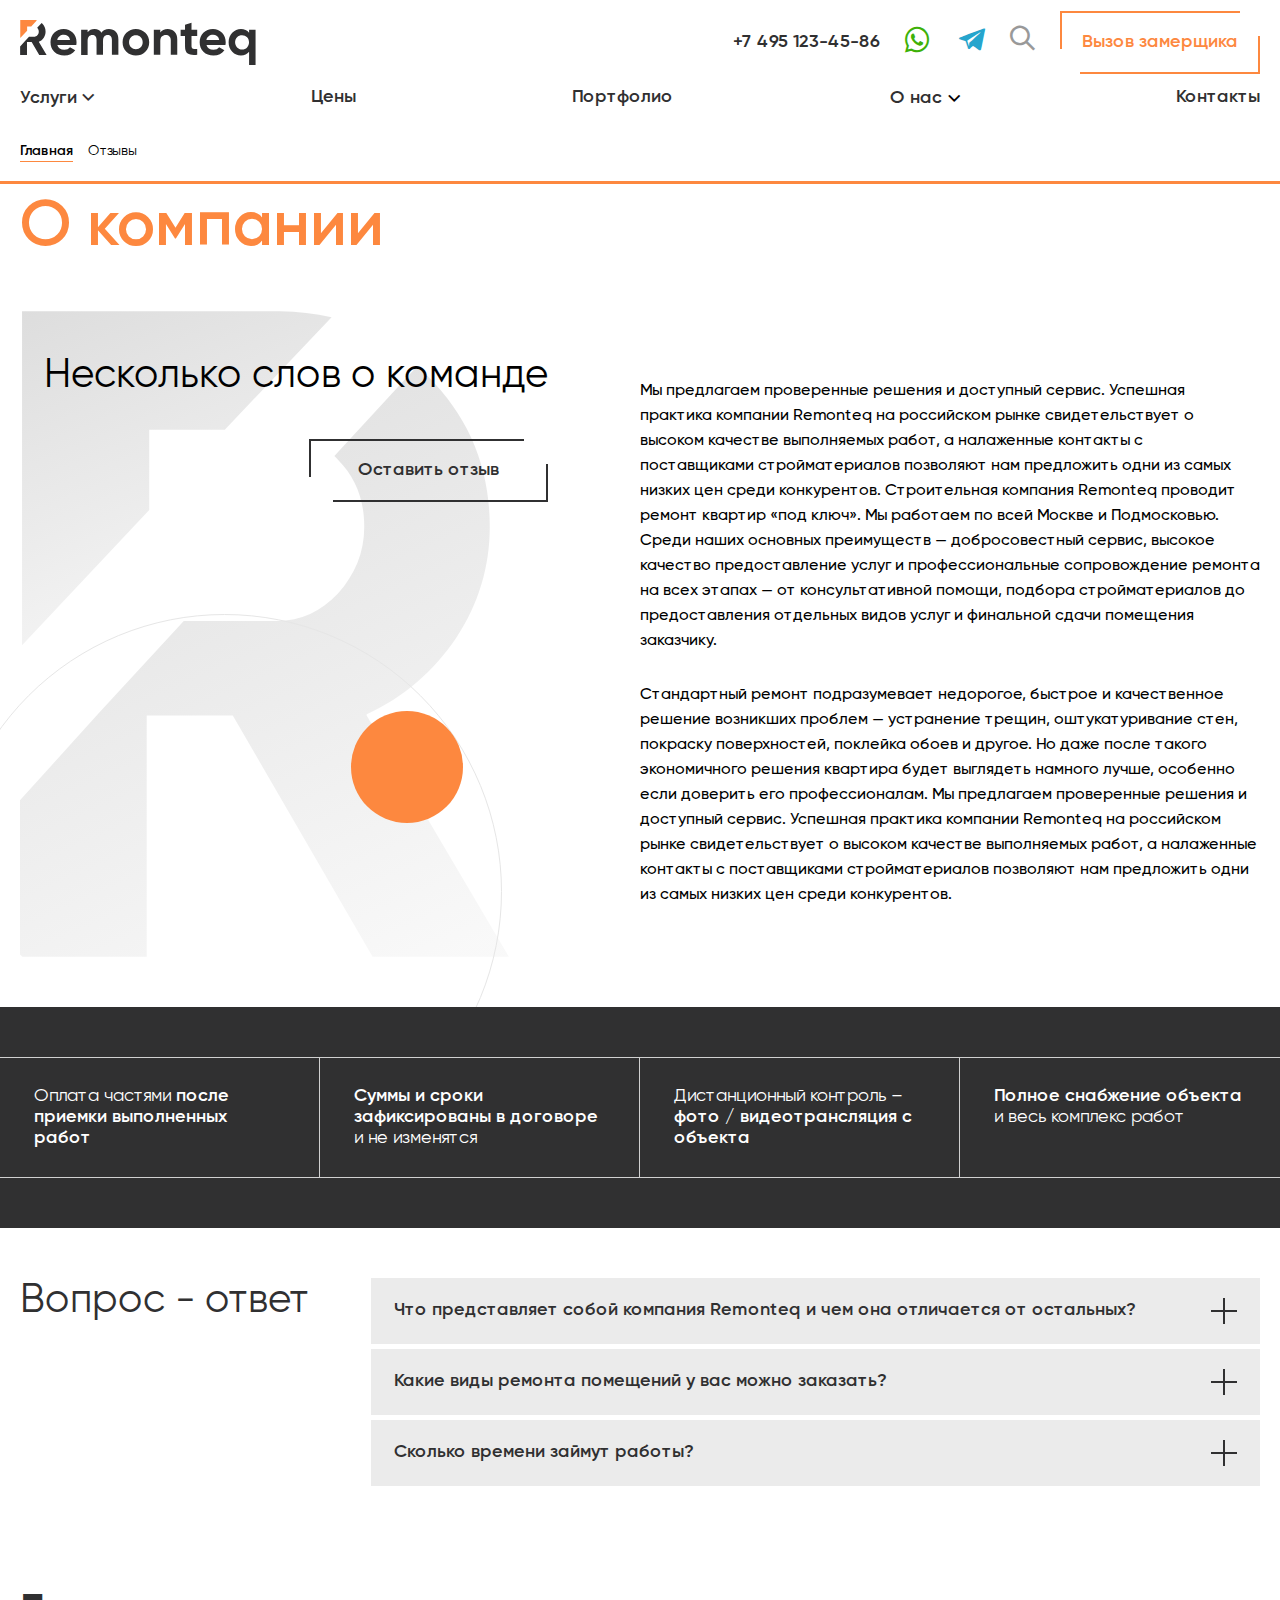
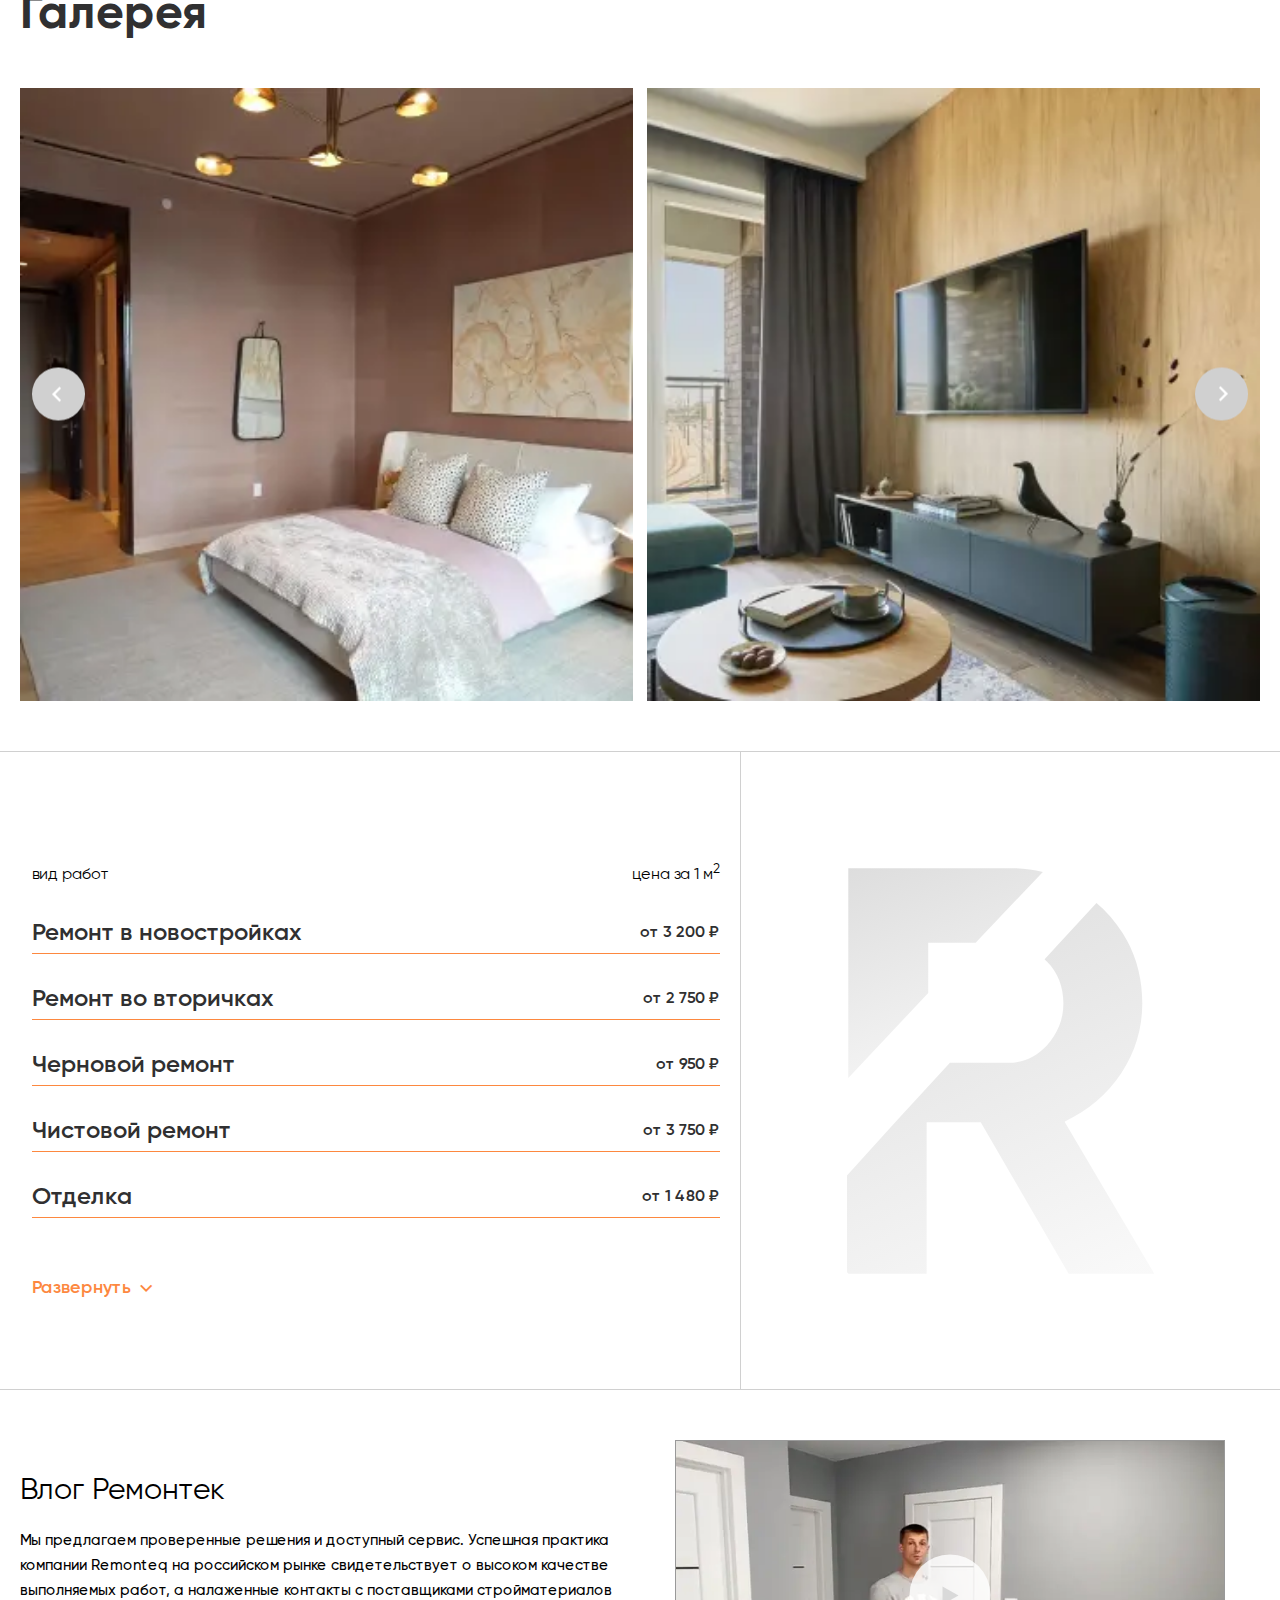
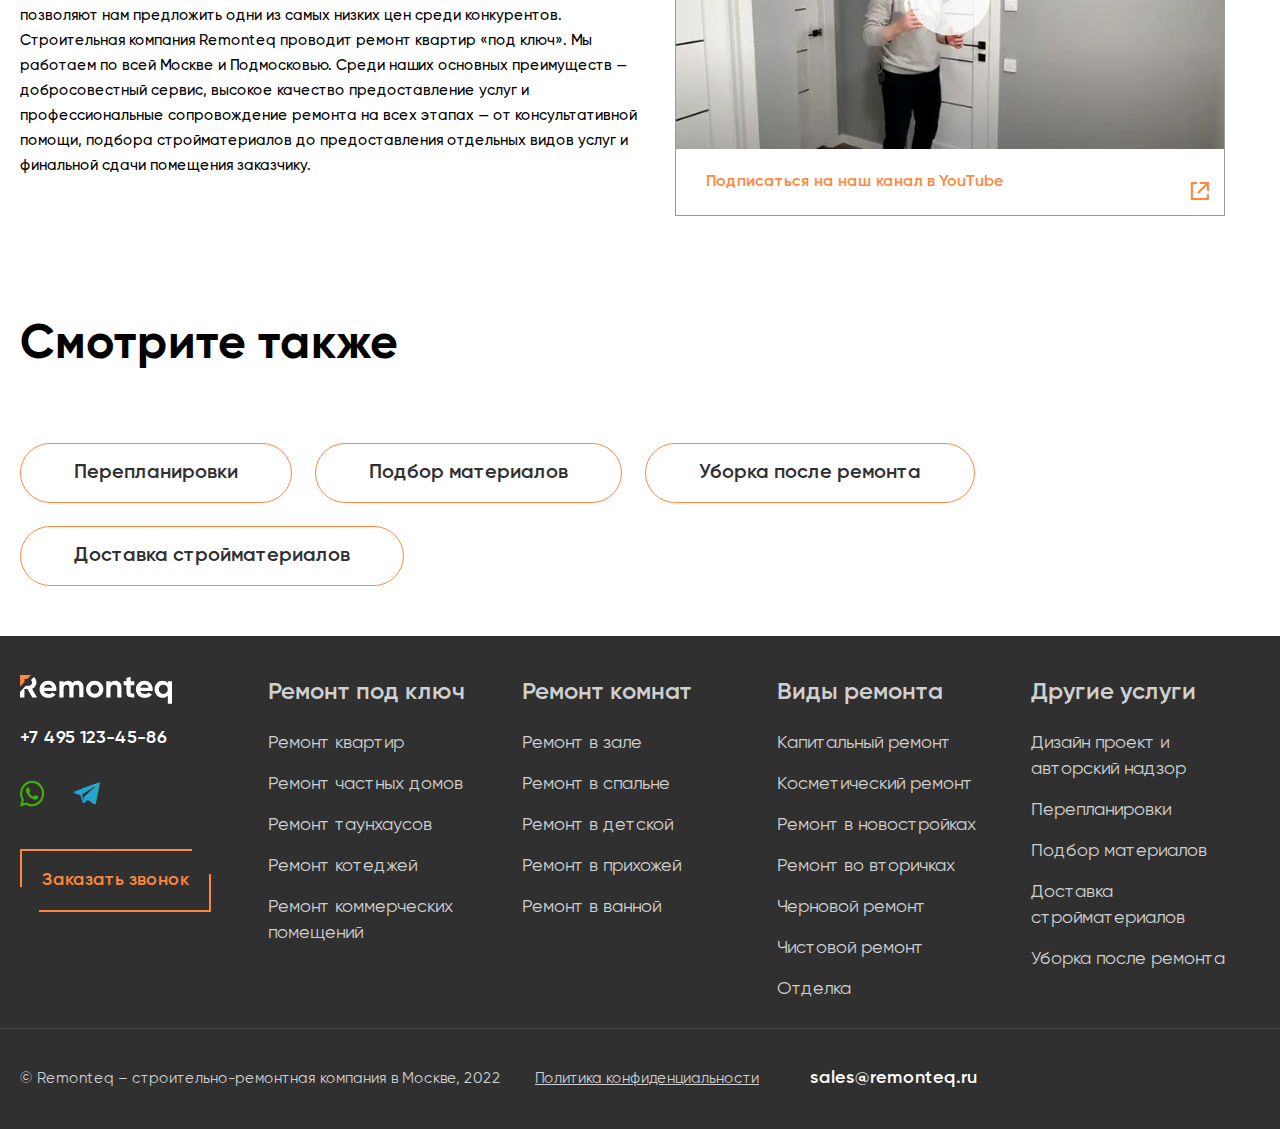
==== commit 331e7bc4: "add dropdown menu" ====
--- a/about.html
+++ b/about.html
@@ -1 +1 @@
-<!DOCTYPE html><html lang="ru"><head><meta charset="UTF-8"><meta http-equiv="X-UA-Compatible" content="IE=edge"><meta name="viewport" content="width=device-width,initial-scale=1"><meta name="format-detection" content="telephone=no"><meta name="description" content="Description"><title>Remonteq — О компании</title><link rel="stylesheet" href="css/style.min.css?_v=20220818160438"><link rel="shortcut icon" href="data:,"></head><body><div class="wrapper"><header class="header"><div class="header__container"><div class="header__row"><button class="header__burger burger" aria-label="Button to open (close) the navigation menu"><span></span><span></span><span></span></button><div class="header__logo"><a href="#" class="logo-ibg"><svg width="240" height="46" viewBox="0 0 240 46" fill="none" xmlns="http://www.w3.org/2000/svg"><path d="M37.8982 25.4195C38.7565 28.6547 41.1994 30.2393 45.0949 30.2393C47.6038 30.2393 49.5185 29.381 50.839 27.6644L56.187 30.7675C53.6781 34.3989 49.9147 36.2476 45.0288 36.2476C40.8033 36.2476 37.37 34.9931 34.795 32.4181C32.22 29.8431 30.9656 26.608 30.9656 22.7125C30.9656 18.8831 32.22 15.6478 34.729 13.0729C37.2379 10.4979 40.4731 9.17742 44.5007 9.17742C48.2641 9.17742 51.3672 10.4979 53.8101 13.0729C56.253 15.6478 57.5075 18.8831 57.5075 22.7125C57.5075 23.5708 57.4415 24.4952 57.2434 25.4195H37.8982ZM37.8321 20.2696H50.905C50.5089 18.5529 49.7826 17.2324 48.5942 16.3741C47.4057 15.5158 46.0852 15.1197 44.5667 15.1197C42.784 15.1197 41.3314 15.5818 40.143 16.5062C38.9545 17.3645 38.1623 18.619 37.8321 20.2696ZM90.4539 9.17742C93.425 9.17742 95.7359 10.1018 97.5185 12.0165C99.3012 13.9312 100.16 16.5061 100.16 19.6753V35.4553H93.557V20.1375C93.557 18.6189 93.1609 17.4305 92.4346 16.5722C91.7083 15.7138 90.652 15.3177 89.2654 15.3177C87.7469 15.3177 86.5584 15.8459 85.7661 16.8363C84.9078 17.8267 84.5116 19.2792 84.5116 21.1279V35.5213H77.9092V20.2035C77.9092 18.685 77.513 17.4965 76.7867 16.6382C76.0605 15.7799 75.0041 15.3837 73.6176 15.3837C72.165 15.3837 70.9766 15.9119 70.1183 16.9023C69.2599 17.8927 68.7978 19.3452 68.7978 21.1939V35.5873H62.1953V9.90368H68.7978V12.6107C70.3163 10.2998 72.6932 9.17742 75.9284 9.17742C79.0976 9.17742 81.4085 10.4319 82.927 12.8748C84.5116 10.3659 87.0866 9.17742 90.4539 9.17742ZM127.626 32.2861C124.985 34.9271 121.75 36.1815 117.986 36.1815C114.223 36.1815 110.988 34.8611 108.347 32.2861C105.706 29.7111 104.451 26.4759 104.451 22.6465C104.451 18.883 105.772 15.6478 108.347 13.0069C110.988 10.3659 114.157 9.11137 117.986 9.11137C121.75 9.11137 124.985 10.4319 127.626 13.0069C130.267 15.6478 131.587 18.817 131.587 22.6465C131.587 26.4759 130.267 29.7111 127.626 32.2861ZM113.034 27.7964C114.355 29.1169 116.005 29.7771 117.986 29.7771C119.967 29.7771 121.618 29.1169 122.938 27.7964C124.259 26.4759 124.919 24.7593 124.919 22.7125C124.919 20.6657 124.259 18.9491 122.938 17.6286C121.618 16.3081 119.967 15.6478 117.986 15.6478C116.005 15.6478 114.355 16.3081 113.034 17.6286C111.714 18.9491 111.054 20.6657 111.054 22.7125C111.054 24.7593 111.714 26.4099 113.034 27.7964ZM150.47 9.17742C153.243 9.17742 155.62 10.1018 157.403 12.0165C159.252 13.8652 160.176 16.5062 160.176 19.8074V35.5213H153.574V20.5997C153.574 18.8831 153.111 17.5625 152.187 16.7042C151.263 15.7799 150.008 15.3177 148.49 15.3177C146.773 15.3177 145.386 15.8459 144.396 16.9023C143.34 17.9587 142.878 19.5433 142.878 21.6561V35.5213H136.275V9.90368H142.878V12.7427C144.462 10.3658 147.037 9.17742 150.47 9.17742ZM180.512 16.242H174.701V26.8721C174.701 27.7304 174.9 28.3906 175.362 28.8528C175.824 29.2489 176.484 29.513 177.342 29.513C178.201 29.5791 179.257 29.5791 180.512 29.513V35.5213C175.956 36.0495 172.787 35.5873 170.872 34.2668C169.023 32.8803 168.099 30.4374 168.099 26.9381V16.3081H163.609V9.90368H168.099V4.75375L174.701 2.77301V9.90368H180.512V16.242ZM189.953 25.4195C190.811 28.6547 193.254 30.2393 197.15 30.2393C199.659 30.2393 201.574 29.381 202.894 27.6644L208.242 30.7675C205.733 34.3989 201.97 36.2476 197.084 36.2476C192.858 36.2476 189.425 34.9931 186.85 32.4181C184.275 29.8431 183.021 26.608 183.021 22.7125C183.021 18.8831 184.275 15.6478 186.784 13.0729C189.293 10.4979 192.528 9.17742 196.556 9.17742C200.319 9.17742 203.422 10.4979 205.865 13.0729C208.308 15.6478 209.563 18.8831 209.563 22.7125C209.563 23.5708 209.497 24.4952 209.298 25.4195H189.953ZM189.887 20.2696H202.96C202.564 18.5529 201.838 17.2324 200.649 16.3741C199.461 15.5158 198.14 15.1197 196.622 15.1197C194.839 15.1197 193.386 15.5818 192.198 16.5062C191.01 17.3645 190.217 18.619 189.887 20.2696ZM233.398 9.90368H240V45.7551H233.398V32.4842C231.417 34.9931 228.71 36.2476 225.078 36.2476C221.645 36.2476 218.674 34.9271 216.231 32.3521C213.788 29.7111 212.534 26.5419 212.534 22.7125C212.534 18.9491 213.788 15.7139 216.231 13.0729C218.674 10.4319 221.645 9.17742 225.078 9.17742C228.644 9.17742 231.417 10.4319 233.398 12.9408V9.90368ZM221.183 27.9284C222.503 29.2489 224.22 29.9752 226.267 29.9752C228.314 29.9752 230.03 29.315 231.351 27.9284C232.671 26.6079 233.331 24.8253 233.331 22.7125C233.331 20.5997 232.671 18.883 231.351 17.4965C230.03 16.176 228.314 15.4498 226.267 15.4498C224.22 15.4498 222.503 16.11 221.183 17.4965C219.862 18.817 219.136 20.5997 219.136 22.7125C219.202 24.8253 219.862 26.5419 221.183 27.9284Z" fill="#303031"/><path d="M4.35762 22.1843L9.0454 17.1004H14.1953C15.5158 17.1004 16.6382 16.5722 17.5626 15.5818C18.4869 14.5254 19.0151 13.337 19.0151 11.8844C19.0151 10.4319 18.5529 9.17742 17.5626 8.18705C17.4965 8.12103 17.4305 8.05497 17.3645 7.98895L21.9202 3.03711C22.1183 3.23518 22.3164 3.36723 22.5144 3.5653C24.8253 5.87617 25.9477 8.64921 25.9477 11.8844C25.9477 14.0632 25.3535 16.11 24.099 18.0247C22.8446 19.8734 21.194 21.326 19.1472 22.2503V22.3163L27.0041 35.6533H19.4773L11.7524 22.3163H6.99861V35.6533H0.132058L0 35.5213V27.0041L4.35762 22.1843Z" fill="#303031"/><path d="M0.13208 18.4209V0H14.3274C15.3178 0 16.2421 0.13205 17.1665 0.330124L11.2902 6.53647H7.13069V10.9601L0.13208 18.4209Z" fill="#FD883F"/></svg></a></div><div class="header__phone phone"><a href="tel:+74951234586" class="icon-phone">+7 495 123-45-86</a></div><div data-da=".nav-header,992,last" class="header__social"><div class="social"><a href="#" target="_blank" class="social__item social__item_whatsapp icon-whatsapp"></a> <a href="#" target="_blank" class="social__item social__item_telegram icon-telegram"></a></div></div><nav class="header__nav nav-header"><ul class="nav-header__list"><li data-list-item class="nav-header__item"><span data-list="#services-list" class="nav-header__link icon-arrow-down">Услуги</span></li><li class="nav-header__item"><a href="#" class="nav-header__link">Цены</a></li><li class="nav-header__item"><a href="#" class="nav-header__link">Портфолио</a></li><li class="nav-header__item"><a href="#" class="nav-header__link">О нас</a></li><li class="nav-header__item"><a href="#" class="nav-header__link">Контакты</a></li></ul><div class="nav-header__phone"><a href="tel:+74951234586">+7 495 123-45-86</a></div></nav><div class="header__search"><button data-popup-show="#search-popup" class="icon-search"></button></div><button data-popup-show="#order-popup" data-da=".nav-header,767,2" class="header__button button"><span>Вызов замерщика</span></button></div></div><div data-da=".nav-header,992,0" class="header-sublists"><div data-sublist id="services-list" class="sub-list"><div class="sub-list__container"><ul data-spollers="992,max" class="sub-list__list"><li class="sub-list__item"><span data-spoller class="sub-list__link icon-arrow-down">Ремонт под ключ</span><ul class="sub-list__sublist sublist-list"><li class="sublist-list__item"><a href="#" class="sublist-list__link">Ремонт квартир</a></li><li class="sublist-list__item"><a href="#" class="sublist-list__link">Ремонт частных домов</a></li><li class="sublist-list__item"><a href="#" class="sublist-list__link">Ремонт таунхаусов</a></li><li class="sublist-list__item"><a href="#" class="sublist-list__link">Ремонт котеджей</a></li><li class="sublist-list__item"><a href="#" class="sublist-list__link">Ремонт коммерческих помещений</a></li></ul></li><li class="sub-list__item"><span data-spoller class="sub-list__link icon-arrow-down">Ремонт комнат</span><ul class="sub-list__sublist sublist-list"><li class="sublist-list__item"><a href="#" class="sublist-list__link">Ремонт в зале</a></li><li class="sublist-list__item"><a href="#" class="sublist-list__link">Ремонт в спальне</a></li><li class="sublist-list__item"><a href="#" class="sublist-list__link">Ремонт в детской</a></li><li class="sublist-list__item"><a href="#" class="sublist-list__link">Ремонт в прихожей</a></li><li class="sublist-list__item"><a href="#" class="sublist-list__link">Ремонт в ванной</a></li></ul></li><li class="sub-list__item"><span data-spoller class="sub-list__link icon-arrow-down">Стили ремонта</span><ul class="sub-list__sublist sublist-list"><li class="sublist-list__item"><a href="#" class="sublist-list__link">Ремонт в стиле лофт</a></li><li class="sublist-list__item"><a href="#" class="sublist-list__link">Ремонт в стиле модерн</a></li><li class="sublist-list__item"><a href="#" class="sublist-list__link">Ремонт в стиле арт-деко</a></li><li class="sublist-list__item"><a href="#" class="sublist-list__link">Ремонт в стиле минимализм</a></li><li class="sublist-list__item"><a href="#" class="sublist-list__link">Ремонт в стиле хай-тек</a></li><li class="sublist-list__item"><a href="#" class="sublist-list__link">Ремонт стандартном в стиле</a></li><li class="sublist-list__item"><a href="#" class="sublist-list__link">Ремонт в стиле поп-арт</a></li></ul></li><li class="sub-list__item"><span data-spoller class="sub-list__link icon-arrow-down">Виды ремонта</span><ul class="sub-list__sublist sublist-list"><li class="sublist-list__item"><a href="#" class="sublist-list__link">Капитальный ремонт</a></li><li class="sublist-list__item"><a href="#" class="sublist-list__link">Косметический ремонт</a></li><li class="sublist-list__item"><a href="#" class="sublist-list__link">Ремонт в новостройках</a></li><li class="sublist-list__item"><a href="#" class="sublist-list__link">Ремонт во вторичках</a></li><li class="sublist-list__item"><a href="#" class="sublist-list__link">Черновой ремонт</a></li><li class="sublist-list__item"><a href="#" class="sublist-list__link">Чистовой ремонт</a></li><li class="sublist-list__item"><a href="#" class="sublist-list__link">Отделка</a></li></ul></li><li class="sub-list__item"><span data-spoller class="sub-list__link icon-arrow-down">Другие услуги</span><ul class="sub-list__sublist sublist-list"><li class="sublist-list__item"><a href="#" class="sublist-list__link">Дизайн проект и авторский надзор</a></li><li class="sublist-list__item"><a href="#" class="sublist-list__link">Перепланировки</a></li><li class="sublist-list__item"><a href="#" class="sublist-list__link">Подбор материалов</a></li><li class="sublist-list__item"><a href="#" class="sublist-list__link">Доставка стройматериалов</a></li><li class="sublist-list__item"><a href="#" class="sublist-list__link">Уборка после ремонта</a></li></ul></li></ul></div></div></div></header><div data-da=".nav-header,992,last" data-popup id="search-popup" class="search-popup"><button class="popup-close"></button><form action="#" class="search-popup__form form-search-popup" id="form-search-popup"><input type="text" name="form-search-popup-search" id="form-search-popup-search" class="form-search-popup__input" placeholder="Например, капитальный ремонт"> <button type="submit" class="form-search-popup__button icon-search"></button></form></div><div data-popup id="order-popup" class="call-popup"><button class="popup-close"></button><div class="services-order-line-section services-order-line-section_popup"><div class="services-order-line-section__image-ibg"><picture><source srcset="img/images/services/order-line/2.jpg" media="(max-width: 767px)"><source srcset="img/images/services/order-line/1.jpg" media="(max-width: 992px)"><img src="img/images/pop-up/call/6afcf1fac6bd2ecf8bf77ca1c4f3e5d3.png" alt="Services page order line section image" width="1920" height="230"></picture></div><div class="services-order-line-section__container"><div class="services-order-line-section__text text-services-order-line"><div class="text-services-order-line__text">+ скидка 5%</div><div class="text-services-order-line__label">при заказе с сайта</div></div></div></div><div class="call-popup__form"><form action="#" class="form-call-popup" id="form-order-popup"><div class="form-call-popup__title title"><span class="title__over">бесплатно</span> Вызов <span class="title__under">замерщика</span></div><div class="form-call-popup__inputs form-inputs"><div class="form-call-popup__input form-input"><input type="text" name="form-order-popup-name" id="form-order-popup-name" placeholder="Ваше имя"></div><div class="form-call-popup__input form-input"><input type="tel" name="form-order-popup-phone" id="form-order-popup-phone" placeholder="Телефон"></div></div><div class="form-call-popup__image-ibg form-captcha"><picture><source srcset="img/images/ui/aa81d37cd21ba1c1e946df044bc96f6f.webp" type="image/webp"><img src="img/images/ui/aa81d37cd21ba1c1e946df044bc96f6f.png" alt="reCaptcha" width="331" height="81"></picture></div><button type="submit" class="form-call-popup__button button"><span>Вызвать замерщика</span></button><div class="form-call-popup__policy policy">Нажимая кнопку “Вызвать замерщика”,<br>я соглашаюсь с <a href="#" target="_blank" class="policy__link icon-arrow-more"><span>политикой персональных данных</span></a></div></form></div></div><main class="main"><div class="main__bread-crumb bread-crumb"><div class="bread-crumb__container"><div class="bread-crumb__row"><a href="#" class="bread-crumb__previous">Главная</a> <span class="bread-crumb__current">Отзывы</span></div></div></div><div class="orange-title-block"><div class="orange-title-block__container"><div class="orange-title">О компании</div></div></div><section class="main__services-about-section services-about-section"><div class="services-about-section__circle-decor circle-decor"></div><div class="services-about-section__container"><div class="services-about-section__left"><div class="services-about-section__title">Несколько слов о команде</div><a data-da=".services-about-section__container,992,last" href="#" class="services-about-section__link button_dark"><span>Оставить отзыв</span></a></div><div class="services-about-section__texts"><p>Мы предлагаем проверенные решения и доступный сервис. Успешная практика компании Remonteq на российском рынке свидетельствует о высоком качестве выполняемых работ, а налаженные контакты с поставщиками стройматериалов позволяют нам предложить одни из самых низких цен среди конкурентов. Строительная компания Remonteq проводит ремонт квартир «под ключ». Мы работаем по всей Москве и Подмосковью. Среди наших основных преимуществ — добросовестный сервис, высокое качество предоставление услуг и профессиональные сопровождение ремонта на всех этапах — от консультативной помощи, подбора стройматериалов до предоставления отдельных видов услуг и финальной сдачи помещения заказчику.</p><div class="services-about-section__hidden"><p>Стандартный ремонт подразумевает недорогое, быстрое и качественное решение возникших проблем — устранение трещин, оштукатуривание стен, покраску поверхностей, поклейка обоев и другое. Но даже после такого экономичного решения квартира будет выглядеть намного лучше, особенно если доверить его профессионалам. Мы предлагаем проверенные решения и доступный сервис. Успешная практика компании Remonteq на российском рынке свидетельствует о высоком качестве выполняемых работ, а налаженные контакты с поставщиками стройматериалов позволяют нам предложить одни из самых низких цен среди конкурентов.</p></div><button class="services-about-section__button icon-arrow-down">Развернуть</button></div></div></section><div class="main__other-info other-info"><div class="other-info__row"><div class="other-info__item">Оплата частями <span>после приемки выполненных работ</span></div><div class="other-info__item"><span>Суммы и сроки зафиксированы в договоре</span> и не изменятся</div><div class="other-info__item">Дистанционный контроль – <span>фото</span> / <span>видеотрансляция с объекта</span></div><div class="other-info__item"><span>Полное снабжение объекта</span> и весь комплекс работ</div></div></div><section class="main__services-questions-section services-questions-section"><div class="services-questions-section__container"><div class="services-questions-section__title">Вопрос - ответ</div><div data-spollers data-one-spoller class="services-questions-section__spoller spoller-services-questions"><div class="spoller-services-questions__item"><button data-spoller class="spoller-services-questions__title">Что представляет собой компания Remonteq и чем она отличается от остальных?<span></span></button><div class="spoller-services-questions__text">Lorem ipsum dolor sit amet, consectetur adipisicing elit. Illo iure quod totam sed ducimus soluta sit. Minus itaque delectus sequi nam voluptates assumenda, quaerat debitis velit? Dolorum excepturi sed aperiam!</div></div><div class="spoller-services-questions__item"><button data-spoller class="spoller-services-questions__title">Какие виды ремонта помещений у вас можно заказать?<span></span></button><div class="spoller-services-questions__text">У нас можно заказать капитальный и косметический ремонт как жилых, так и офисных помещений. Возможна отделка одной комнаты — например, кухни или санузла, — или всей квартиры — от прихожей до балкона. Ремонтируем и в новостройках, и в старых домах, где требуется учитывать возраст конструкций и коммуникаций. Чтобы получить консультацию и узнать ориентировочную стоимость ремонта, вы можете отправить свою заявку через сайт. В течение 10 минут наш инженер свяжется с вами, уточнит пожелания, площадь помещений и количество комнат и назовет примерную стоимость услуг. Если она вас устроит, то в удобное вам время наш замерщик бесплатно приедет на объект. На месте специалист рассчитает точную стоимость работ, составит смету. И вы сможете заключить договор, а наши специалисты — приступить к работе в назначенный день.</div></div><div class="spoller-services-questions__item"><button data-spoller class="spoller-services-questions__title">Сколько времени займут работы?<span></span></button><div class="spoller-services-questions__text">Lorem, ipsum dolor sit amet consectetur adipisicing elit. Voluptas ad cum asperiores fugiat nam aut perferendis tempora ex ducimus dolore. Necessitatibus ducimus, ab nisi cupiditate illo earum cumque laudantium eaque dolorum eligendi animi impedit consequatur aut provident, quaerat unde consectetur alias voluptas sunt. Deserunt, omnis, placeat velit fugiat fugit repellat dolor praesentium esse vel sed error odio corporis doloremque quidem ab optio quod at maiores natus soluta ipsum dolorem suscipit. Atque eum nihil cumque harum quam perferendis blanditiis fugiat, voluptas modi! Odio, impedit expedita explicabo atque labore natus quos ducimus officia recusandae reiciendis dolor laudantium quis. Eligendi sapiente eveniet quos.</div></div></div></div></section><section class="main__case-gallery-section case-gallery-section"><div class="case-gallery-section__container"><div class="case-gallery-section__title small-title">Галерея</div></div><div class="case-gallery-section__slider"><div class="case-gallery-section__container case-gallery-section__container_slider"><div class="slider-case-gallery swiper"><div class="slider-case-gallery__wrapper swiper-wrapper"><div class="slider-case-gallery__slide swiper-slide"><div class="slider-case-gallery__image-ibg"><picture><source srcset="img/images/case/gallery/1.webp" type="image/webp"><img src="img/images/case/gallery/1.jpg" alt="Case page gallery slider image" width="350" height="350"></picture></div></div><div class="slider-case-gallery__slide swiper-slide"><div class="slider-case-gallery__image-ibg"><picture><source srcset="img/images/case/gallery/2.webp" type="image/webp"><img src="img/images/case/gallery/2.jpg" alt="Case page gallery slider image" width="350" height="350"></picture></div></div><div class="slider-case-gallery__slide swiper-slide"><div class="slider-case-gallery__image-ibg"><picture><source srcset="img/images/case/gallery/3.webp" type="image/webp"><img src="img/images/case/gallery/3.jpg" alt="Case page gallery slider image" width="350" height="350"></picture></div></div><div class="slider-case-gallery__slide swiper-slide"><div class="slider-case-gallery__image-ibg"><picture><source srcset="img/images/case/gallery/4.webp" type="image/webp"><img src="img/images/case/gallery/4.jpg" alt="Case page gallery slider image" width="350" height="350"></picture></div></div></div></div><div class="case-gallery-section__arrows arrows-slider-case-gallery"><div class="arrows-slider-case-gallery__prev icon-arrow-down"></div><div class="arrows-slider-case-gallery__next icon-arrow-down"></div></div></div></div></section><div class="services-section services-section_about"><div class="services-section__content"><div class="services-section__table"><div class="table-services table-services_about"><div class="table-services__head"><div class="table-services__left">вид работ</div><div class="table-services__right">цена за 1 м<sup>2</sup></div></div><a href="#" class="table-services__item"><div class="table-services__left-data">Ремонт в новостройках</div><div class="table-services__right-data">от 3 200 ₽</div></a><a href="#" class="table-services__item"><div class="table-services__left-data">Ремонт во вторичках</div><div class="table-services__right-data">от 2 750 ₽</div></a><a href="#" class="table-services__item"><div class="table-services__left-data">Черновой ремонт</div><div class="table-services__right-data">от 950 ₽</div></a><a href="#" class="table-services__item"><div class="table-services__left-data">Чистовой ремонт</div><div class="table-services__right-data">от 3 750 ₽</div></a><a href="#" class="table-services__item"><div class="table-services__left-data">Отделка</div><div class="table-services__right-data">от 1 480 ₽</div></a><div class="table-services__hidden" hidden><a href="#" class="table-services__item"><div class="table-services__left-data">Ремонт в новостройках</div><div class="table-services__right-data">от 3 200 ₽</div></a><a href="#" class="table-services__item"><div class="table-services__left-data">Ремонт во вторичках</div><div class="table-services__right-data">от 2 750 ₽</div></a><a href="#" class="table-services__item"><div class="table-services__left-data">Черновой ремонт</div><div class="table-services__right-data">от 950 ₽</div></a><a href="#" class="table-services__item"><div class="table-services__left-data">Чистовой ремонт</div><div class="table-services__right-data">от 3 750 ₽</div></a><a href="#" class="table-services__item"><div class="table-services__left-data">Отделка</div><div class="table-services__right-data">от 1 480 ₽</div></a></div></div><button class="services-section__button icon-arrow-down">Развернуть</button></div></div></div><section class="main__about-video-section about-video-section"><div class="about-video-section__container"><div class="about-video-section__vlog"><h2 class="about-video-section__title">Влог Ремонтек</h2><p>Мы предлагаем проверенные решения и доступный сервис. Успешная практика компании Remonteq на российском рынке свидетельствует о высоком качестве выполняемых работ, а налаженные контакты с поставщиками стройматериалов позволяют нам предложить одни из самых низких цен среди конкурентов. Строительная компания Remonteq проводит ремонт квартир «под ключ». Мы работаем по всей Москве и Подмосковью. Среди наших основных преимуществ — добросовестный сервис, высокое качество предоставление услуг и профессиональные сопровождение ремонта на всех этапах — от консультативной помощи, подбора стройматериалов до предоставления отдельных видов услуг и финальной сдачи помещения заказчику.</p></div><div class="about-video-section__video"><div class="about-video-section__youtube"><div class="about-video-section__iframe"><iframe width="560" height="315" src="https://www.youtube.com/embed/cJLZebMtW7A" title="YouTube video player" allow="accelerometer; autoplay; clipboard-write; encrypted-media; gyroscope; picture-in-picture" allowfullscreen></iframe><div class="about-video-section__image-ibg"><picture><source srcset="img/images/about/video/1.webp" type="image/webp"><img src="img/images/about/video/1.jpg" alt="About page video section image" width="640" height="360"></picture><span></span></div></div><a href="#" target="_blank" class="about-video-section__link icon-new-window">Подписаться на наш канал в YouTube</a></div></div></div></section><div class="main__see-also see-also"><div class="see-also__container"><div class="see-also__title">Смотрите также</div><div class="see-also__row"><a href="#" class="see-also__item">Перепланировки</a> <a href="#" class="see-also__item">Подбор материалов</a> <a href="#" class="see-also__item">Уборка после ремонта</a> <a href="#" class="see-also__item">Доставка стройматериалов</a></div></div></div><div data-popup id="form-submit-popup" class="form-submit-popup"><div class="form-submit-popup__content">Спасибо!<br>Ваша заявка отправлена. Скоро мы с Вами свяжемся.</div></div></main><footer class="footer"><div class="footer__top"><div class="footer__container"><div class="footer__row"><div class="footer__info"><div class="footer__logo logo-footer"><div class="logo-footer__image-ibg"><img src="img/logo.svg" alt="Logo" width="152" height="29"></div></div><div class="footer__phone phone_white"><a href="tel:+74951234586">+7 495 123-45-86</a></div><div class="footer__social"><div class="social"><a href="#" target="_blank" class="social__item social__item_whatsapp icon-whatsapp"></a> <a href="#" target="_blank" class="social__item social__item_telegram icon-telegram"></a></div></div><div class="footer__button"><button data-popup-show="#call-popup" class="button"><span>Заказать звонок</span></button></div></div><nav class="footer__nav nav-footer"><ul class="nav-footer__list"><li class="nav-footer__item"><span class="nav-footer__link">Ремонт под ключ</span><ul class="nav-footer__sublist footer-sublist"><li class="footer-sublist__item"><a href="#" class="footer-sublist__link">Ремонт квартир</a></li><li class="footer-sublist__item"><a href="#" class="footer-sublist__link">Ремонт частных домов</a></li><li class="footer-sublist__item"><a href="#" class="footer-sublist__link">Ремонт таунхаусов</a></li><li class="footer-sublist__item"><a href="#" class="footer-sublist__link">Ремонт котеджей</a></li><li class="footer-sublist__item"><a href="#" class="footer-sublist__link">Ремонт коммерческих помещений</a></li></ul></li><li class="nav-footer__item"><span class="nav-footer__link">Ремонт комнат</span><ul class="nav-footer__sublist footer-sublist"><li class="footer-sublist__item"><a href="#" class="footer-sublist__link">Ремонт в зале</a></li><li class="footer-sublist__item"><a href="#" class="footer-sublist__link">Ремонт в спальне</a></li><li class="footer-sublist__item"><a href="#" class="footer-sublist__link">Ремонт в детской</a></li><li class="footer-sublist__item"><a href="#" class="footer-sublist__link">Ремонт в прихожей</a></li><li class="footer-sublist__item"><a href="#" class="footer-sublist__link">Ремонт в ванной</a></li></ul></li><li class="nav-footer__item"><span class="nav-footer__link">Виды ремонта</span><ul class="nav-footer__sublist footer-sublist"><li class="footer-sublist__item"><a href="#" class="footer-sublist__link">Капитальный ремонт</a></li><li class="footer-sublist__item"><a href="#" class="footer-sublist__link">Косметический ремонт</a></li><li class="footer-sublist__item"><a href="#" class="footer-sublist__link">Ремонт в новостройках</a></li><li class="footer-sublist__item"><a href="#" class="footer-sublist__link">Ремонт во вторичках</a></li><li class="footer-sublist__item"><a href="#" class="footer-sublist__link">Черновой ремонт</a></li><li class="footer-sublist__item"><a href="#" class="footer-sublist__link">Чистовой ремонт</a></li><li class="footer-sublist__item"><a href="#" class="footer-sublist__link">Отделка</a></li></ul></li><li class="nav-footer__item"><span class="nav-footer__link">Другие услуги</span><ul class="nav-footer__sublist footer-sublist"><li class="footer-sublist__item"><a href="#" class="footer-sublist__link">Дизайн проект и авторский надзор</a></li><li class="footer-sublist__item"><a href="#" class="footer-sublist__link">Перепланировки</a></li><li class="footer-sublist__item"><a href="#" class="footer-sublist__link">Подбор материалов</a></li><li class="footer-sublist__item"><a href="#" class="footer-sublist__link">Доставка стройматериалов</a></li><li class="footer-sublist__item"><a href="#" class="footer-sublist__link">Уборка после ремонта</a></li></ul></li></ul></nav></div></div></div><div class="footer__bottom"><div class="footer__container"><div class="footer__row"><div class="footer__copy">© Remonteq – строительно-ремонтная компания в Москве, 2022</div><a href="#" class="footer__policy">Политика конфиденциальности</a> <a href="mailto:sales@remonteq.ru" class="footer__mail">sales@remonteq.ru</a></div></div></div></footer><div data-popup id="call-popup" class="call-popup"><button class="popup-close"></button><div class="call-popup__form"><form action="#" class="form-call-popup" id="form-call-popup"><div class="form-call-popup__title title"><span class="title__over">бесплатно</span> Звонок <span class="title__under">заказать</span></div><div class="form-call-popup__inputs form-inputs"><div class="form-call-popup__input form-input"><input type="text" name="form-call-popup-name" id="form-call-popup-name" placeholder="Ваше имя"></div><div class="form-call-popup__input form-input"><input type="tel" name="form-call-popup-phone" id="form-call-popup-phone" placeholder="Телефон"></div></div><div class="form-call-popup__image-ibg form-captcha"><picture><source srcset="img/images/ui/aa81d37cd21ba1c1e946df044bc96f6f.webp" type="image/webp"><img src="img/images/ui/aa81d37cd21ba1c1e946df044bc96f6f.png" alt="reCaptcha" width="331" height="81"></picture></div><button type="submit" class="form-call-popup__button button"><span>Заказать звонок</span></button><div class="form-call-popup__policy policy">Нажимая кнопку “Вызвать замерщика”,<br>я соглашаюсь с <a href="#" target="_blank" class="policy__link icon-arrow-more"><span>политикой персональных данных</span></a></div></form></div></div></div><script src="js/script.min.js?_v=20220818160438"></script></body></html>+<!DOCTYPE html><html lang="ru"><head><meta charset="UTF-8"><meta http-equiv="X-UA-Compatible" content="IE=edge"><meta name="viewport" content="width=device-width,initial-scale=1"><meta name="format-detection" content="telephone=no"><meta name="description" content="Description"><title>Remonteq — О компании</title><link rel="stylesheet" href="css/style.min.css?_v=20220819020514"><link rel="shortcut icon" href="data:,"></head><body><div class="wrapper"><header class="header"><div class="header__container"><div class="header__row"><button class="header__burger burger" aria-label="Button to open (close) the navigation menu"><span></span><span></span><span></span></button><div class="header__logo"><a href="#" class="logo-ibg"><svg width="240" height="46" viewBox="0 0 240 46" fill="none" xmlns="http://www.w3.org/2000/svg"><path d="M37.8982 25.4195C38.7565 28.6547 41.1994 30.2393 45.0949 30.2393C47.6038 30.2393 49.5185 29.381 50.839 27.6644L56.187 30.7675C53.6781 34.3989 49.9147 36.2476 45.0288 36.2476C40.8033 36.2476 37.37 34.9931 34.795 32.4181C32.22 29.8431 30.9656 26.608 30.9656 22.7125C30.9656 18.8831 32.22 15.6478 34.729 13.0729C37.2379 10.4979 40.4731 9.17742 44.5007 9.17742C48.2641 9.17742 51.3672 10.4979 53.8101 13.0729C56.253 15.6478 57.5075 18.8831 57.5075 22.7125C57.5075 23.5708 57.4415 24.4952 57.2434 25.4195H37.8982ZM37.8321 20.2696H50.905C50.5089 18.5529 49.7826 17.2324 48.5942 16.3741C47.4057 15.5158 46.0852 15.1197 44.5667 15.1197C42.784 15.1197 41.3314 15.5818 40.143 16.5062C38.9545 17.3645 38.1623 18.619 37.8321 20.2696ZM90.4539 9.17742C93.425 9.17742 95.7359 10.1018 97.5185 12.0165C99.3012 13.9312 100.16 16.5061 100.16 19.6753V35.4553H93.557V20.1375C93.557 18.6189 93.1609 17.4305 92.4346 16.5722C91.7083 15.7138 90.652 15.3177 89.2654 15.3177C87.7469 15.3177 86.5584 15.8459 85.7661 16.8363C84.9078 17.8267 84.5116 19.2792 84.5116 21.1279V35.5213H77.9092V20.2035C77.9092 18.685 77.513 17.4965 76.7867 16.6382C76.0605 15.7799 75.0041 15.3837 73.6176 15.3837C72.165 15.3837 70.9766 15.9119 70.1183 16.9023C69.2599 17.8927 68.7978 19.3452 68.7978 21.1939V35.5873H62.1953V9.90368H68.7978V12.6107C70.3163 10.2998 72.6932 9.17742 75.9284 9.17742C79.0976 9.17742 81.4085 10.4319 82.927 12.8748C84.5116 10.3659 87.0866 9.17742 90.4539 9.17742ZM127.626 32.2861C124.985 34.9271 121.75 36.1815 117.986 36.1815C114.223 36.1815 110.988 34.8611 108.347 32.2861C105.706 29.7111 104.451 26.4759 104.451 22.6465C104.451 18.883 105.772 15.6478 108.347 13.0069C110.988 10.3659 114.157 9.11137 117.986 9.11137C121.75 9.11137 124.985 10.4319 127.626 13.0069C130.267 15.6478 131.587 18.817 131.587 22.6465C131.587 26.4759 130.267 29.7111 127.626 32.2861ZM113.034 27.7964C114.355 29.1169 116.005 29.7771 117.986 29.7771C119.967 29.7771 121.618 29.1169 122.938 27.7964C124.259 26.4759 124.919 24.7593 124.919 22.7125C124.919 20.6657 124.259 18.9491 122.938 17.6286C121.618 16.3081 119.967 15.6478 117.986 15.6478C116.005 15.6478 114.355 16.3081 113.034 17.6286C111.714 18.9491 111.054 20.6657 111.054 22.7125C111.054 24.7593 111.714 26.4099 113.034 27.7964ZM150.47 9.17742C153.243 9.17742 155.62 10.1018 157.403 12.0165C159.252 13.8652 160.176 16.5062 160.176 19.8074V35.5213H153.574V20.5997C153.574 18.8831 153.111 17.5625 152.187 16.7042C151.263 15.7799 150.008 15.3177 148.49 15.3177C146.773 15.3177 145.386 15.8459 144.396 16.9023C143.34 17.9587 142.878 19.5433 142.878 21.6561V35.5213H136.275V9.90368H142.878V12.7427C144.462 10.3658 147.037 9.17742 150.47 9.17742ZM180.512 16.242H174.701V26.8721C174.701 27.7304 174.9 28.3906 175.362 28.8528C175.824 29.2489 176.484 29.513 177.342 29.513C178.201 29.5791 179.257 29.5791 180.512 29.513V35.5213C175.956 36.0495 172.787 35.5873 170.872 34.2668C169.023 32.8803 168.099 30.4374 168.099 26.9381V16.3081H163.609V9.90368H168.099V4.75375L174.701 2.77301V9.90368H180.512V16.242ZM189.953 25.4195C190.811 28.6547 193.254 30.2393 197.15 30.2393C199.659 30.2393 201.574 29.381 202.894 27.6644L208.242 30.7675C205.733 34.3989 201.97 36.2476 197.084 36.2476C192.858 36.2476 189.425 34.9931 186.85 32.4181C184.275 29.8431 183.021 26.608 183.021 22.7125C183.021 18.8831 184.275 15.6478 186.784 13.0729C189.293 10.4979 192.528 9.17742 196.556 9.17742C200.319 9.17742 203.422 10.4979 205.865 13.0729C208.308 15.6478 209.563 18.8831 209.563 22.7125C209.563 23.5708 209.497 24.4952 209.298 25.4195H189.953ZM189.887 20.2696H202.96C202.564 18.5529 201.838 17.2324 200.649 16.3741C199.461 15.5158 198.14 15.1197 196.622 15.1197C194.839 15.1197 193.386 15.5818 192.198 16.5062C191.01 17.3645 190.217 18.619 189.887 20.2696ZM233.398 9.90368H240V45.7551H233.398V32.4842C231.417 34.9931 228.71 36.2476 225.078 36.2476C221.645 36.2476 218.674 34.9271 216.231 32.3521C213.788 29.7111 212.534 26.5419 212.534 22.7125C212.534 18.9491 213.788 15.7139 216.231 13.0729C218.674 10.4319 221.645 9.17742 225.078 9.17742C228.644 9.17742 231.417 10.4319 233.398 12.9408V9.90368ZM221.183 27.9284C222.503 29.2489 224.22 29.9752 226.267 29.9752C228.314 29.9752 230.03 29.315 231.351 27.9284C232.671 26.6079 233.331 24.8253 233.331 22.7125C233.331 20.5997 232.671 18.883 231.351 17.4965C230.03 16.176 228.314 15.4498 226.267 15.4498C224.22 15.4498 222.503 16.11 221.183 17.4965C219.862 18.817 219.136 20.5997 219.136 22.7125C219.202 24.8253 219.862 26.5419 221.183 27.9284Z" fill="#303031"/><path d="M4.35762 22.1843L9.0454 17.1004H14.1953C15.5158 17.1004 16.6382 16.5722 17.5626 15.5818C18.4869 14.5254 19.0151 13.337 19.0151 11.8844C19.0151 10.4319 18.5529 9.17742 17.5626 8.18705C17.4965 8.12103 17.4305 8.05497 17.3645 7.98895L21.9202 3.03711C22.1183 3.23518 22.3164 3.36723 22.5144 3.5653C24.8253 5.87617 25.9477 8.64921 25.9477 11.8844C25.9477 14.0632 25.3535 16.11 24.099 18.0247C22.8446 19.8734 21.194 21.326 19.1472 22.2503V22.3163L27.0041 35.6533H19.4773L11.7524 22.3163H6.99861V35.6533H0.132058L0 35.5213V27.0041L4.35762 22.1843Z" fill="#303031"/><path d="M0.13208 18.4209V0H14.3274C15.3178 0 16.2421 0.13205 17.1665 0.330124L11.2902 6.53647H7.13069V10.9601L0.13208 18.4209Z" fill="#FD883F"/></svg></a></div><div class="header__phone phone"><a href="tel:+74951234586" class="icon-phone">+7 495 123-45-86</a></div><div data-da=".nav-header,992,last" class="header__social"><div class="social"><a href="#" target="_blank" class="social__item social__item_whatsapp icon-whatsapp"></a> <a href="#" target="_blank" class="social__item social__item_telegram icon-telegram"></a></div></div><nav class="header__nav nav-header"><ul class="nav-header__list"><li data-list-item class="nav-header__item"><span data-list="#services-list" class="nav-header__link icon-arrow-down">Услуги</span></li><li class="nav-header__item"><a href="#" class="nav-header__link">Цены</a></li><li class="nav-header__item"><a href="#" class="nav-header__link">Портфолио</a></li><li data-spollers="992,max" class="nav-header__item nav-header__item_dropdown"><a href="#" class="nav-header__link nav-header__link_dropdown">О нас</a> <span data-spoller class="nav-header__dropdown-arrow icon-arrow-down"></span><div class="nav-header__dropdown"><ul class="dropdown-menu-list"><li class="dropdown-menu-list__item"><a href="#" class="dropdown-menu-list__link">Наша команда</a></li><li class="dropdown-menu-list__item"><a href="#" class="dropdown-menu-list__link">Награды и сертификаты</a></li><li class="dropdown-menu-list__item"><a href="#" class="dropdown-menu-list__link">СРО</a></li><li class="dropdown-menu-list__item"><a href="#" class="dropdown-menu-list__link">Отзывы клиентов</a></li><li class="dropdown-menu-list__item"><a href="#" class="dropdown-menu-list__link">Вакансии</a></li><li class="dropdown-menu-list__item"><a href="#" class="dropdown-menu-list__link">Активные стройки</a></li><li class="dropdown-menu-list__item"><a href="#" class="dropdown-menu-list__link">Дом в кредит</a></li></ul></div></li><li class="nav-header__item"><a href="#" class="nav-header__link">Контакты</a></li></ul><div class="nav-header__phone"><a href="tel:+74951234586">+7 495 123-45-86</a></div></nav><div class="header__search"><button data-popup-show="#search-popup" class="icon-search"></button></div><button data-popup-show="#order-popup" data-da=".nav-header,767,2" class="header__button button"><span>Вызов замерщика</span></button></div></div><div data-da=".nav-header,992,0" class="header-sublists"><div data-sublist id="services-list" class="sub-list"><div class="sub-list__container"><ul data-spollers="992,max" class="sub-list__list"><li class="sub-list__item"><span data-spoller class="sub-list__link icon-arrow-down">Ремонт под ключ</span><ul class="sub-list__sublist sublist-list"><li class="sublist-list__item"><a href="#" class="sublist-list__link">Ремонт квартир</a></li><li class="sublist-list__item"><a href="#" class="sublist-list__link">Ремонт частных домов</a></li><li class="sublist-list__item"><a href="#" class="sublist-list__link">Ремонт таунхаусов</a></li><li class="sublist-list__item"><a href="#" class="sublist-list__link">Ремонт котеджей</a></li><li class="sublist-list__item"><a href="#" class="sublist-list__link">Ремонт коммерческих помещений</a></li></ul></li><li class="sub-list__item"><span data-spoller class="sub-list__link icon-arrow-down">Ремонт комнат</span><ul class="sub-list__sublist sublist-list"><li class="sublist-list__item"><a href="#" class="sublist-list__link">Ремонт в зале</a></li><li class="sublist-list__item"><a href="#" class="sublist-list__link">Ремонт в спальне</a></li><li class="sublist-list__item"><a href="#" class="sublist-list__link">Ремонт в детской</a></li><li class="sublist-list__item"><a href="#" class="sublist-list__link">Ремонт в прихожей</a></li><li class="sublist-list__item"><a href="#" class="sublist-list__link">Ремонт в ванной</a></li></ul></li><li class="sub-list__item"><span data-spoller class="sub-list__link icon-arrow-down">Стили ремонта</span><ul class="sub-list__sublist sublist-list"><li class="sublist-list__item"><a href="#" class="sublist-list__link">Ремонт в стиле лофт</a></li><li class="sublist-list__item"><a href="#" class="sublist-list__link">Ремонт в стиле модерн</a></li><li class="sublist-list__item"><a href="#" class="sublist-list__link">Ремонт в стиле арт-деко</a></li><li class="sublist-list__item"><a href="#" class="sublist-list__link">Ремонт в стиле минимализм</a></li><li class="sublist-list__item"><a href="#" class="sublist-list__link">Ремонт в стиле хай-тек</a></li><li class="sublist-list__item"><a href="#" class="sublist-list__link">Ремонт стандартном в стиле</a></li><li class="sublist-list__item"><a href="#" class="sublist-list__link">Ремонт в стиле поп-арт</a></li></ul></li><li class="sub-list__item"><span data-spoller class="sub-list__link icon-arrow-down">Виды ремонта</span><ul class="sub-list__sublist sublist-list"><li class="sublist-list__item"><a href="#" class="sublist-list__link">Капитальный ремонт</a></li><li class="sublist-list__item"><a href="#" class="sublist-list__link">Косметический ремонт</a></li><li class="sublist-list__item"><a href="#" class="sublist-list__link">Ремонт в новостройках</a></li><li class="sublist-list__item"><a href="#" class="sublist-list__link">Ремонт во вторичках</a></li><li class="sublist-list__item"><a href="#" class="sublist-list__link">Черновой ремонт</a></li><li class="sublist-list__item"><a href="#" class="sublist-list__link">Чистовой ремонт</a></li><li class="sublist-list__item"><a href="#" class="sublist-list__link">Отделка</a></li></ul></li><li class="sub-list__item"><span data-spoller class="sub-list__link icon-arrow-down">Другие услуги</span><ul class="sub-list__sublist sublist-list"><li class="sublist-list__item"><a href="#" class="sublist-list__link">Дизайн проект и авторский надзор</a></li><li class="sublist-list__item"><a href="#" class="sublist-list__link">Перепланировки</a></li><li class="sublist-list__item"><a href="#" class="sublist-list__link">Подбор материалов</a></li><li class="sublist-list__item"><a href="#" class="sublist-list__link">Доставка стройматериалов</a></li><li class="sublist-list__item"><a href="#" class="sublist-list__link">Уборка после ремонта</a></li></ul></li></ul></div></div></div></header><div data-da=".nav-header,992,last" data-popup id="search-popup" class="search-popup"><button class="popup-close"></button><form action="#" class="search-popup__form form-search-popup" id="form-search-popup"><input type="text" name="form-search-popup-search" id="form-search-popup-search" class="form-search-popup__input" placeholder="Например, капитальный ремонт"> <button type="submit" class="form-search-popup__button icon-search"></button></form></div><div data-popup id="order-popup" class="call-popup"><button class="popup-close"></button><div class="services-order-line-section services-order-line-section_popup"><div class="services-order-line-section__image-ibg"><picture><source srcset="img/images/services/order-line/2.jpg" media="(max-width: 767px)"><source srcset="img/images/services/order-line/1.jpg" media="(max-width: 992px)"><img src="img/images/pop-up/call/6afcf1fac6bd2ecf8bf77ca1c4f3e5d3.png" alt="Services page order line section image" width="1920" height="230"></picture></div><div class="services-order-line-section__container"><div class="services-order-line-section__text text-services-order-line"><div class="text-services-order-line__text">+ скидка 5%</div><div class="text-services-order-line__label">при заказе с сайта</div></div></div></div><div class="call-popup__form"><form action="#" class="form-call-popup" id="form-order-popup"><div class="form-call-popup__title title"><span class="title__over">бесплатно</span> Вызов <span class="title__under">замерщика</span></div><div class="form-call-popup__inputs form-inputs"><div class="form-call-popup__input form-input"><input type="text" name="form-order-popup-name" id="form-order-popup-name" placeholder="Ваше имя"></div><div class="form-call-popup__input form-input"><input type="tel" name="form-order-popup-phone" id="form-order-popup-phone" placeholder="Телефон"></div></div><div class="form-call-popup__image-ibg form-captcha"><picture><source srcset="img/images/ui/aa81d37cd21ba1c1e946df044bc96f6f.webp" type="image/webp"><img src="img/images/ui/aa81d37cd21ba1c1e946df044bc96f6f.png" alt="reCaptcha" width="331" height="81"></picture></div><button type="submit" class="form-call-popup__button button"><span>Вызвать замерщика</span></button><div class="form-call-popup__policy policy">Нажимая кнопку “Вызвать замерщика”,<br>я соглашаюсь с <a href="#" target="_blank" class="policy__link icon-arrow-more"><span>политикой персональных данных</span></a></div></form></div></div><main class="main"><div class="main__bread-crumb bread-crumb"><div class="bread-crumb__container"><div class="bread-crumb__row"><a href="#" class="bread-crumb__previous">Главная</a> <span class="bread-crumb__current">Отзывы</span></div></div></div><div class="orange-title-block"><div class="orange-title-block__container"><div class="orange-title">О компании</div></div></div><section class="main__services-about-section services-about-section"><div class="services-about-section__circle-decor circle-decor"></div><div class="services-about-section__container"><div class="services-about-section__left"><div class="services-about-section__title">Несколько слов о команде</div><a data-da=".services-about-section__container,992,last" href="#" class="services-about-section__link button_dark"><span>Оставить отзыв</span></a></div><div class="services-about-section__texts"><p>Мы предлагаем проверенные решения и доступный сервис. Успешная практика компании Remonteq на российском рынке свидетельствует о высоком качестве выполняемых работ, а налаженные контакты с поставщиками стройматериалов позволяют нам предложить одни из самых низких цен среди конкурентов. Строительная компания Remonteq проводит ремонт квартир «под ключ». Мы работаем по всей Москве и Подмосковью. Среди наших основных преимуществ — добросовестный сервис, высокое качество предоставление услуг и профессиональные сопровождение ремонта на всех этапах — от консультативной помощи, подбора стройматериалов до предоставления отдельных видов услуг и финальной сдачи помещения заказчику.</p><div class="services-about-section__hidden"><p>Стандартный ремонт подразумевает недорогое, быстрое и качественное решение возникших проблем — устранение трещин, оштукатуривание стен, покраску поверхностей, поклейка обоев и другое. Но даже после такого экономичного решения квартира будет выглядеть намного лучше, особенно если доверить его профессионалам. Мы предлагаем проверенные решения и доступный сервис. Успешная практика компании Remonteq на российском рынке свидетельствует о высоком качестве выполняемых работ, а налаженные контакты с поставщиками стройматериалов позволяют нам предложить одни из самых низких цен среди конкурентов.</p></div><button class="services-about-section__button icon-arrow-down">Развернуть</button></div></div></section><div class="main__other-info other-info"><div class="other-info__row"><div class="other-info__item">Оплата частями <span>после приемки выполненных работ</span></div><div class="other-info__item"><span>Суммы и сроки зафиксированы в договоре</span> и не изменятся</div><div class="other-info__item">Дистанционный контроль – <span>фото</span> / <span>видеотрансляция с объекта</span></div><div class="other-info__item"><span>Полное снабжение объекта</span> и весь комплекс работ</div></div></div><section class="main__services-questions-section services-questions-section"><div class="services-questions-section__container"><div class="services-questions-section__title">Вопрос - ответ</div><div data-spollers data-one-spoller class="services-questions-section__spoller spoller-services-questions"><div class="spoller-services-questions__item"><button data-spoller class="spoller-services-questions__title">Что представляет собой компания Remonteq и чем она отличается от остальных?<span></span></button><div class="spoller-services-questions__text">Lorem ipsum dolor sit amet, consectetur adipisicing elit. Illo iure quod totam sed ducimus soluta sit. Minus itaque delectus sequi nam voluptates assumenda, quaerat debitis velit? Dolorum excepturi sed aperiam!</div></div><div class="spoller-services-questions__item"><button data-spoller class="spoller-services-questions__title">Какие виды ремонта помещений у вас можно заказать?<span></span></button><div class="spoller-services-questions__text">У нас можно заказать капитальный и косметический ремонт как жилых, так и офисных помещений. Возможна отделка одной комнаты — например, кухни или санузла, — или всей квартиры — от прихожей до балкона. Ремонтируем и в новостройках, и в старых домах, где требуется учитывать возраст конструкций и коммуникаций. Чтобы получить консультацию и узнать ориентировочную стоимость ремонта, вы можете отправить свою заявку через сайт. В течение 10 минут наш инженер свяжется с вами, уточнит пожелания, площадь помещений и количество комнат и назовет примерную стоимость услуг. Если она вас устроит, то в удобное вам время наш замерщик бесплатно приедет на объект. На месте специалист рассчитает точную стоимость работ, составит смету. И вы сможете заключить договор, а наши специалисты — приступить к работе в назначенный день.</div></div><div class="spoller-services-questions__item"><button data-spoller class="spoller-services-questions__title">Сколько времени займут работы?<span></span></button><div class="spoller-services-questions__text">Lorem, ipsum dolor sit amet consectetur adipisicing elit. Voluptas ad cum asperiores fugiat nam aut perferendis tempora ex ducimus dolore. Necessitatibus ducimus, ab nisi cupiditate illo earum cumque laudantium eaque dolorum eligendi animi impedit consequatur aut provident, quaerat unde consectetur alias voluptas sunt. Deserunt, omnis, placeat velit fugiat fugit repellat dolor praesentium esse vel sed error odio corporis doloremque quidem ab optio quod at maiores natus soluta ipsum dolorem suscipit. Atque eum nihil cumque harum quam perferendis blanditiis fugiat, voluptas modi! Odio, impedit expedita explicabo atque labore natus quos ducimus officia recusandae reiciendis dolor laudantium quis. Eligendi sapiente eveniet quos.</div></div></div></div></section><section class="main__case-gallery-section case-gallery-section"><div class="case-gallery-section__container"><div class="case-gallery-section__title small-title">Галерея</div></div><div class="case-gallery-section__slider"><div class="case-gallery-section__container case-gallery-section__container_slider"><div class="slider-case-gallery swiper"><div class="slider-case-gallery__wrapper swiper-wrapper"><div class="slider-case-gallery__slide swiper-slide"><div class="slider-case-gallery__image-ibg"><picture><source srcset="img/images/case/gallery/1.webp" type="image/webp"><img src="img/images/case/gallery/1.jpg" alt="Case page gallery slider image" width="350" height="350"></picture></div></div><div class="slider-case-gallery__slide swiper-slide"><div class="slider-case-gallery__image-ibg"><picture><source srcset="img/images/case/gallery/2.webp" type="image/webp"><img src="img/images/case/gallery/2.jpg" alt="Case page gallery slider image" width="350" height="350"></picture></div></div><div class="slider-case-gallery__slide swiper-slide"><div class="slider-case-gallery__image-ibg"><picture><source srcset="img/images/case/gallery/3.webp" type="image/webp"><img src="img/images/case/gallery/3.jpg" alt="Case page gallery slider image" width="350" height="350"></picture></div></div><div class="slider-case-gallery__slide swiper-slide"><div class="slider-case-gallery__image-ibg"><picture><source srcset="img/images/case/gallery/4.webp" type="image/webp"><img src="img/images/case/gallery/4.jpg" alt="Case page gallery slider image" width="350" height="350"></picture></div></div></div></div><div class="case-gallery-section__arrows arrows-slider-case-gallery"><div class="arrows-slider-case-gallery__prev icon-arrow-down"></div><div class="arrows-slider-case-gallery__next icon-arrow-down"></div></div></div></div></section><div class="services-section services-section_about"><div class="services-section__content"><div class="services-section__table"><div class="table-services table-services_about"><div class="table-services__head"><div class="table-services__left">вид работ</div><div class="table-services__right">цена за 1 м<sup>2</sup></div></div><a href="#" class="table-services__item"><div class="table-services__left-data">Ремонт в новостройках</div><div class="table-services__right-data">от 3 200 ₽</div></a><a href="#" class="table-services__item"><div class="table-services__left-data">Ремонт во вторичках</div><div class="table-services__right-data">от 2 750 ₽</div></a><a href="#" class="table-services__item"><div class="table-services__left-data">Черновой ремонт</div><div class="table-services__right-data">от 950 ₽</div></a><a href="#" class="table-services__item"><div class="table-services__left-data">Чистовой ремонт</div><div class="table-services__right-data">от 3 750 ₽</div></a><a href="#" class="table-services__item"><div class="table-services__left-data">Отделка</div><div class="table-services__right-data">от 1 480 ₽</div></a><div class="table-services__hidden" hidden><a href="#" class="table-services__item"><div class="table-services__left-data">Ремонт в новостройках</div><div class="table-services__right-data">от 3 200 ₽</div></a><a href="#" class="table-services__item"><div class="table-services__left-data">Ремонт во вторичках</div><div class="table-services__right-data">от 2 750 ₽</div></a><a href="#" class="table-services__item"><div class="table-services__left-data">Черновой ремонт</div><div class="table-services__right-data">от 950 ₽</div></a><a href="#" class="table-services__item"><div class="table-services__left-data">Чистовой ремонт</div><div class="table-services__right-data">от 3 750 ₽</div></a><a href="#" class="table-services__item"><div class="table-services__left-data">Отделка</div><div class="table-services__right-data">от 1 480 ₽</div></a></div></div><button class="services-section__button icon-arrow-down">Развернуть</button></div></div></div><section class="main__about-video-section about-video-section"><div class="about-video-section__container"><div class="about-video-section__vlog"><h2 class="about-video-section__title">Влог Ремонтек</h2><p>Мы предлагаем проверенные решения и доступный сервис. Успешная практика компании Remonteq на российском рынке свидетельствует о высоком качестве выполняемых работ, а налаженные контакты с поставщиками стройматериалов позволяют нам предложить одни из самых низких цен среди конкурентов. Строительная компания Remonteq проводит ремонт квартир «под ключ». Мы работаем по всей Москве и Подмосковью. Среди наших основных преимуществ — добросовестный сервис, высокое качество предоставление услуг и профессиональные сопровождение ремонта на всех этапах — от консультативной помощи, подбора стройматериалов до предоставления отдельных видов услуг и финальной сдачи помещения заказчику.</p></div><div class="about-video-section__video"><div class="about-video-section__youtube"><div class="about-video-section__iframe"><iframe width="560" height="315" src="https://www.youtube.com/embed/cJLZebMtW7A" title="YouTube video player" allow="accelerometer; autoplay; clipboard-write; encrypted-media; gyroscope; picture-in-picture" allowfullscreen></iframe><div class="about-video-section__image-ibg"><picture><source srcset="img/images/about/video/1.webp" type="image/webp"><img src="img/images/about/video/1.jpg" alt="About page video section image" width="640" height="360"></picture><span></span></div></div><a href="#" target="_blank" class="about-video-section__link icon-new-window">Подписаться на наш канал в YouTube</a></div></div></div></section><div class="main__see-also see-also"><div class="see-also__container"><div class="see-also__title">Смотрите также</div><div class="see-also__row"><a href="#" class="see-also__item">Перепланировки</a> <a href="#" class="see-also__item">Подбор материалов</a> <a href="#" class="see-also__item">Уборка после ремонта</a> <a href="#" class="see-also__item">Доставка стройматериалов</a></div></div></div><div data-popup id="form-submit-popup" class="form-submit-popup"><div class="form-submit-popup__content">Спасибо!<br>Ваша заявка отправлена. Скоро мы с Вами свяжемся.</div></div></main><footer class="footer"><div class="footer__top"><div class="footer__container"><div class="footer__row"><div class="footer__info"><div class="footer__logo logo-footer"><div class="logo-footer__image-ibg"><img src="img/logo.svg" alt="Logo" width="152" height="29"></div></div><div class="footer__phone phone_white"><a href="tel:+74951234586">+7 495 123-45-86</a></div><div class="footer__social"><div class="social"><a href="#" target="_blank" class="social__item social__item_whatsapp icon-whatsapp"></a> <a href="#" target="_blank" class="social__item social__item_telegram icon-telegram"></a></div></div><div class="footer__button"><button data-popup-show="#call-popup" class="button"><span>Заказать звонок</span></button></div></div><nav class="footer__nav nav-footer"><ul class="nav-footer__list"><li class="nav-footer__item"><span class="nav-footer__link">Ремонт под ключ</span><ul class="nav-footer__sublist footer-sublist"><li class="footer-sublist__item"><a href="#" class="footer-sublist__link">Ремонт квартир</a></li><li class="footer-sublist__item"><a href="#" class="footer-sublist__link">Ремонт частных домов</a></li><li class="footer-sublist__item"><a href="#" class="footer-sublist__link">Ремонт таунхаусов</a></li><li class="footer-sublist__item"><a href="#" class="footer-sublist__link">Ремонт котеджей</a></li><li class="footer-sublist__item"><a href="#" class="footer-sublist__link">Ремонт коммерческих помещений</a></li></ul></li><li class="nav-footer__item"><span class="nav-footer__link">Ремонт комнат</span><ul class="nav-footer__sublist footer-sublist"><li class="footer-sublist__item"><a href="#" class="footer-sublist__link">Ремонт в зале</a></li><li class="footer-sublist__item"><a href="#" class="footer-sublist__link">Ремонт в спальне</a></li><li class="footer-sublist__item"><a href="#" class="footer-sublist__link">Ремонт в детской</a></li><li class="footer-sublist__item"><a href="#" class="footer-sublist__link">Ремонт в прихожей</a></li><li class="footer-sublist__item"><a href="#" class="footer-sublist__link">Ремонт в ванной</a></li></ul></li><li class="nav-footer__item"><span class="nav-footer__link">Виды ремонта</span><ul class="nav-footer__sublist footer-sublist"><li class="footer-sublist__item"><a href="#" class="footer-sublist__link">Капитальный ремонт</a></li><li class="footer-sublist__item"><a href="#" class="footer-sublist__link">Косметический ремонт</a></li><li class="footer-sublist__item"><a href="#" class="footer-sublist__link">Ремонт в новостройках</a></li><li class="footer-sublist__item"><a href="#" class="footer-sublist__link">Ремонт во вторичках</a></li><li class="footer-sublist__item"><a href="#" class="footer-sublist__link">Черновой ремонт</a></li><li class="footer-sublist__item"><a href="#" class="footer-sublist__link">Чистовой ремонт</a></li><li class="footer-sublist__item"><a href="#" class="footer-sublist__link">Отделка</a></li></ul></li><li class="nav-footer__item"><span class="nav-footer__link">Другие услуги</span><ul class="nav-footer__sublist footer-sublist"><li class="footer-sublist__item"><a href="#" class="footer-sublist__link">Дизайн проект и авторский надзор</a></li><li class="footer-sublist__item"><a href="#" class="footer-sublist__link">Перепланировки</a></li><li class="footer-sublist__item"><a href="#" class="footer-sublist__link">Подбор материалов</a></li><li class="footer-sublist__item"><a href="#" class="footer-sublist__link">Доставка стройматериалов</a></li><li class="footer-sublist__item"><a href="#" class="footer-sublist__link">Уборка после ремонта</a></li></ul></li></ul></nav></div></div></div><div class="footer__bottom"><div class="footer__container"><div class="footer__row"><div class="footer__copy">© Remonteq – строительно-ремонтная компания в Москве, 2022</div><a href="#" class="footer__policy">Политика конфиденциальности</a> <a href="mailto:sales@remonteq.ru" class="footer__mail">sales@remonteq.ru</a></div></div></div></footer><div data-popup id="call-popup" class="call-popup"><button class="popup-close"></button><div class="call-popup__form"><form action="#" class="form-call-popup" id="form-call-popup"><div class="form-call-popup__title title"><span class="title__over">бесплатно</span> Звонок <span class="title__under">заказать</span></div><div class="form-call-popup__inputs form-inputs"><div class="form-call-popup__input form-input"><input type="text" name="form-call-popup-name" id="form-call-popup-name" placeholder="Ваше имя"></div><div class="form-call-popup__input form-input"><input type="tel" name="form-call-popup-phone" id="form-call-popup-phone" placeholder="Телефон"></div></div><div class="form-call-popup__image-ibg form-captcha"><picture><source srcset="img/images/ui/aa81d37cd21ba1c1e946df044bc96f6f.webp" type="image/webp"><img src="img/images/ui/aa81d37cd21ba1c1e946df044bc96f6f.png" alt="reCaptcha" width="331" height="81"></picture></div><button type="submit" class="form-call-popup__button button"><span>Заказать звонок</span></button><div class="form-call-popup__policy policy">Нажимая кнопку “Вызвать замерщика”,<br>я соглашаюсь с <a href="#" target="_blank" class="policy__link icon-arrow-more"><span>политикой персональных данных</span></a></div></form></div></div></div><script src="js/script.min.js?_v=20220819020514"></script></body></html>--- a/css/style.min.css
+++ b/css/style.min.css
@@ -1 +1 @@
-@-webkit-keyframes decor-circle-rotate{to{-webkit-transform:rotate(360deg);transform:rotate(360deg)}}@keyframes decor-circle-rotate{to{-webkit-transform:rotate(360deg);transform:rotate(360deg)}}@-webkit-keyframes show-banner{to{opacity:1}}@keyframes show-banner{to{opacity:1}}@-webkit-keyframes banner-text-width{to{width:100%}}@keyframes banner-text-width{to{width:100%}}@font-face{font-family:"Gilroy";src:url(../font/Gilroy-Bold.woff2) format("woff2");font-weight:700;font-style:normal;font-display:swap}@font-face{font-family:"Gilroy";src:url(../font/Gilroy-Regular.woff2) format("woff2");font-weight:400;font-style:normal;font-display:swap}@font-face{font-family:"Gilroy";src:url(../font/Gilroy-Semibold.woff2) format("woff2");font-weight:600;font-style:normal;font-display:swap}@font-face{font-family:"Gilroy";src:url(../font/Gilroy-Thin.woff2) format("woff2");font-weight:100;font-style:normal;font-display:swap}@font-face{font-family:"Gilroy";src:url(../font/Gilroy-Medium.woff2) format("woff2");font-weight:500;font-style:normal;font-display:swap}@font-face{font-family:"icons";src:url(../font/icons.woff) format("woff");font-weight:400;font-style:normal;font-display:block}[class*=" icon-"]::before,[class^=icon-]::before{font-family:"icons"!important;speak:never;font-style:normal;font-weight:400;font-variant:normal;text-transform:none;line-height:1;-webkit-font-smoothing:antialiased;-moz-osx-font-smoothing:grayscale}.icon-arrow-down:before{content:"\e900"}.icon-arrow-more:before{content:"\e901"}.icon-check:before{content:"\e902"}.icon-new-window:before{content:"\e903"}.icon-phone:before{content:"\e904"}.icon-quotes:before{content:"\e905"}.icon-search:before{content:"\e906"}.icon-telegram:before{content:"\e907"}.icon-whatsapp:before{content:"\e908"}*{padding:0;margin:0;border:0}*,::after,::before{-webkit-box-sizing:border-box;box-sizing:border-box}:active,:focus{outline:0}aside,footer,header,nav{display:block}html{font-size:16px;line-height:1}body,html{height:100%;width:100%;-ms-text-size-adjust:100%;-moz-text-size-adjust:100%;-webkit-text-size-adjust:100%}button,input,textarea{font-family:inherit;color:inherit}input::-ms-clear{display:none}button{background:0 0;cursor:pointer}button::-moz-focus-inner{padding:0;border:0}textarea{resize:none}a{color:inherit}a,a:hover,a:visited{text-decoration:none}a:active,a:focus{outline:0}ol,ol li,ul,ul li{list-style:none}img{vertical-align:top}h1,h2,h3,h4,h5,h6{font-size:inherit;font-weight:400}.swiper{-webkit-user-select:none;-moz-user-select:none;-ms-user-select:none;user-select:none}body{font-family:"Gilroy";font-size:16px;line-height:156%}.wrapper,body.lock{overflow:hidden}.wrapper{display:-webkit-box;display:-ms-flexbox;display:flex;-webkit-box-orient:vertical;-webkit-box-direction:normal;-ms-flex-direction:column;flex-direction:column;min-height:100%}[class*=__container]{max-width:1480px;margin:0 auto;padding:0 20px}.main{-webkit-box-flex:1;-ms-flex-positive:1;flex-grow:1}.header{position:relative}.header::before{content:"";position:absolute;top:0;left:0;z-index:11;width:100%;height:100%;background-color:#fff}.header.active::before{width:100%;-webkit-transition:width .3s;-o-transition:width .3s;transition:width .3s}.header.active .header__phone{color:#fff}.header.active .logo-ibg svg [fill="#303031"]{fill:#fff}.header__row{display:-webkit-box;display:-ms-flexbox;display:flex;-webkit-box-pack:justify;-ms-flex-pack:justify;justify-content:space-between;-webkit-box-align:center;-ms-flex-align:center;align-items:center;margin:0 -12.5px}.header__row>*{position:relative;z-index:12;margin:5px 12.5px}.header__logo{-ms-flex-negative:0;flex-shrink:0;-ms-flex-preferred-size:240px;flex-basis:240px;width:240px;height:46px}.header__search button{font-size:25px;color:#999;-webkit-transition:color .3s;-o-transition:color .3s;transition:color .3s}.header__search button:focus,.nav-header__link:focus,.nav-header__phone a:focus{color:#fd883f}.logo-ibg{display:inline-block;width:240px;height:46px}.logo-ibg svg{-o-object-fit:contain;object-fit:contain}.logo-ibg svg [fill="#303031"]{-webkit-transition:fill .3s;-o-transition:fill .3s;transition:fill .3s}.nav-header__link{color:#303031;-webkit-transition:color .3s;-o-transition:color .3s;transition:color .3s;cursor:pointer}.nav-header__link[data-list]{display:-webkit-box;display:-ms-flexbox;display:flex;-webkit-box-align:center;-ms-flex-align:center;align-items:center;-webkit-box-orient:horizontal;-webkit-box-direction:reverse;-ms-flex-direction:row-reverse;flex-direction:row-reverse}.nav-header__link[data-list]::before{margin-left:5px;font-size:8px}.nav-header__link,.nav-header__phone,.sub-list__link{font-weight:600;font-size:18px;line-height:1.1666666667}.nav-header__phone{position:relative;margin-bottom:27px;color:#fff;-webkit-transition:color .3s;-o-transition:color .3s;transition:color .3s;white-space:nowrap}.nav-header__phone::before{content:"";position:absolute;top:-34px;left:50%;width:100vw;height:1px;background-color:rgba(153,153,153,.2);-webkit-transform:translateX(-50%);-ms-transform:translateX(-50%);transform:translateX(-50%)}.sub-list__link{display:inline-block;color:#999}.sub-list__link.active::before{-webkit-transform:rotate(180deg);-ms-transform:rotate(180deg);transform:rotate(180deg)}.sub-list__link::before{margin-left:5px;font-size:6px;-webkit-transition:-webkit-transform .3s;-o-transition:transform .3s;transition:transform .3s;transition:transform .3s,-webkit-transform .3s;-webkit-box-ordinal-group:2;-ms-flex-order:1;order:1}.sublist-list__item:not(:last-child){margin-bottom:25px}.sublist-list__link{font-weight:500;font-size:16px;line-height:1.1875;color:#000;-webkit-transition:color .3s;-o-transition:color .3s;transition:color .3s}.sublist-list__link:focus{color:#fd883f}[class*=-ibg]{position:relative;overflow:hidden}[class*=-ibg] img,[class*=-ibg] source,[class*=-ibg] svg{position:absolute;top:0;left:0;width:100%;height:100%;-o-object-fit:cover;object-fit:cover}@font-face{font-family:"swiper-icons";src:url("data:application/font-woff;charset=utf-8;base64, [base64]//wADZ2x5ZgAAAywAAADMAAAD2MHtryVoZWFkAAABbAAAADAAAAA2E2+eoWhoZWEAAAGcAAAAHwAAACQC9gDzaG10eAAAAigAAAAZAAAArgJkABFsb2NhAAAC0AAAAFoAAABaFQAUGG1heHAAAAG8AAAAHwAAACAAcABAbmFtZQAAA/gAAAE5AAACXvFdBwlwb3N0AAAFNAAAAGIAAACE5s74hXjaY2BkYGAAYpf5Hu/j+W2+MnAzMYDAzaX6QjD6/4//Bxj5GA8AuRwMYGkAPywL13jaY2BkYGA88P8Agx4j+/8fQDYfA1AEBWgDAIB2BOoAeNpjYGRgYNBh4GdgYgABEMnIABJzYNADCQAACWgAsQB42mNgYfzCOIGBlYGB0YcxjYGBwR1Kf2WQZGhhYGBiYGVmgAFGBiQQkOaawtDAoMBQxXjg/wEGPcYDDA4wNUA2CCgwsAAAO4EL6gAAeNpj2M0gyAACqxgGNWBkZ2D4/wMA+xkDdgAAAHjaY2BgYGaAYBkGRgYQiAHyGMF8FgYHIM3DwMHABGQrMOgyWDLEM1T9/w8UBfEMgLzE////P/5//f/V/xv+r4eaAAeMbAxwIUYmIMHEgKYAYjUcsDAwsLKxc3BycfPw8jEQA/[base64]/uznmfPFBNODM2K7MTQ45YEAZqGP81AmGGcF3iPqOop0r1SPTaTbVkfUe4HXj97wYE+yNwWYxwWu4v1ugWHgo3S1XdZEVqWM7ET0cfnLGxWfkgR42o2PvWrDMBSFj/IHLaF0zKjRgdiVMwScNRAoWUoH78Y2icB/yIY09An6AH2Bdu/UB+yxopYshQiEvnvu0dURgDt8QeC8PDw7Fpji3fEA4z/PEJ6YOB5hKh4dj3EvXhxPqH/SKUY3rJ7srZ4FZnh1PMAtPhwP6fl2PMJMPDgeQ4rY8YT6Gzao0eAEA409DuggmTnFnOcSCiEiLMgxCiTI6Cq5DZUd3Qmp10vO0LaLTd2cjN4fOumlc7lUYbSQcZFkutRG7g6JKZKy0RmdLY680CDnEJ+UMkpFFe1RN7nxdVpXrC4aTtnaurOnYercZg2YVmLN/d/gczfEimrE/fs/bOuq29Zmn8tloORaXgZgGa78yO9/cnXm2BpaGvq25Dv9S4E9+5SIc9PqupJKhYFSSl47+Qcr1mYNAAAAeNptw0cKwkAAAMDZJA8Q7OUJvkLsPfZ6zFVERPy8qHh2YER+3i/BP83vIBLLySsoKimrqKqpa2hp6+jq6RsYGhmbmJqZSy0sraxtbO3sHRydnEMU4uR6yx7JJXveP7WrDycAAAAAAAH//wACeNpjYGRgYOABYhkgZgJCZgZNBkYGLQZtIJsFLMYAAAw3ALgAeNolizEKgDAQBCchRbC2sFER0YD6qVQiBCv/H9ezGI6Z5XBAw8CBK/m5iQQVauVbXLnOrMZv2oLdKFa8Pjuru2hJzGabmOSLzNMzvutpB3N42mNgZGBg4GKQYzBhYMxJLMlj4GBgAYow/P/PAJJhLM6sSoWKfWCAAwDAjgbRAAB42mNgYGBkAIIbCZo5IPrmUn0hGA0AO8EFTQAA") format("woff");font-weight:400;font-style:normal}:root{--swiper-theme-color:#007aff}.swiper,.swiper-wrapper{position:relative;z-index:1}.swiper{margin-left:auto;margin-right:auto;overflow:hidden;list-style:none;padding:0}.swiper-vertical>.swiper-wrapper{-webkit-box-orient:vertical;-webkit-box-direction:normal;-ms-flex-direction:column;flex-direction:column}.swiper-wrapper{width:100%;height:100%;display:-webkit-box;display:-ms-flexbox;display:flex;-webkit-transition-property:-webkit-transform;-o-transition-property:transform;transition-property:transform;transition-property:transform,-webkit-transform;-webkit-box-sizing:content-box;box-sizing:content-box}.swiper-android .swiper-slide,.swiper-wrapper{-webkit-transform:translate3d(0,0,0);transform:translate3d(0,0,0)}.swiper-pointer-events{-ms-touch-action:pan-y;touch-action:pan-y}.swiper-pointer-events.swiper-vertical{-ms-touch-action:pan-x;touch-action:pan-x}.swiper-slide{-ms-flex-negative:0;flex-shrink:0;width:100%;height:100%;position:relative;-webkit-transition-property:-webkit-transform;-o-transition-property:transform;transition-property:transform;transition-property:transform,-webkit-transform}.swiper-slide-invisible-blank{visibility:hidden}.swiper-autoheight,.swiper-autoheight .swiper-slide{height:auto}.swiper-autoheight .swiper-wrapper{-webkit-box-align:start;-ms-flex-align:start;align-items:flex-start;-webkit-transition-property:height,-webkit-transform;-o-transition-property:transform,height;transition-property:transform,height;transition-property:transform,height,-webkit-transform}.swiper-backface-hidden .swiper-slide{-webkit-transform:translateZ(0);transform:translateZ(0);-webkit-backface-visibility:hidden;backface-visibility:hidden}.swiper-3d,.swiper-3d.swiper-css-mode .swiper-wrapper{-webkit-perspective:1200px;perspective:1200px}.swiper-3d .swiper-cube-shadow,.swiper-3d .swiper-slide,.swiper-3d .swiper-slide-shadow,.swiper-3d .swiper-slide-shadow-bottom,.swiper-3d .swiper-slide-shadow-left,.swiper-3d .swiper-slide-shadow-right,.swiper-3d .swiper-slide-shadow-top,.swiper-3d .swiper-wrapper{-webkit-transform-style:preserve-3d;transform-style:preserve-3d}.swiper-3d .swiper-slide-shadow,.swiper-3d .swiper-slide-shadow-bottom,.swiper-3d .swiper-slide-shadow-left,.swiper-3d .swiper-slide-shadow-right,.swiper-3d .swiper-slide-shadow-top{position:absolute;left:0;top:0;width:100%;height:100%;pointer-events:none;z-index:10}.swiper-3d .swiper-slide-shadow{background:rgba(0,0,0,.15)}.swiper-3d .swiper-slide-shadow-left{background-image:-webkit-gradient(linear,right top,left top,from(rgba(0,0,0,.5)),to(transparent));background-image:-o-linear-gradient(right,rgba(0,0,0,.5),transparent);background-image:linear-gradient(to left,rgba(0,0,0,.5),transparent)}.swiper-3d .swiper-slide-shadow-right{background-image:-webkit-gradient(linear,left top,right top,from(rgba(0,0,0,.5)),to(transparent));background-image:-o-linear-gradient(left,rgba(0,0,0,.5),transparent);background-image:linear-gradient(to right,rgba(0,0,0,.5),transparent)}.swiper-3d .swiper-slide-shadow-top{background-image:-webkit-gradient(linear,left bottom,left top,from(rgba(0,0,0,.5)),to(transparent));background-image:-o-linear-gradient(bottom,rgba(0,0,0,.5),transparent);background-image:linear-gradient(to top,rgba(0,0,0,.5),transparent)}.swiper-3d .swiper-slide-shadow-bottom{background-image:-webkit-gradient(linear,left top,left bottom,from(rgba(0,0,0,.5)),to(transparent));background-image:-o-linear-gradient(top,rgba(0,0,0,.5),transparent);background-image:linear-gradient(to bottom,rgba(0,0,0,.5),transparent)}.swiper-css-mode>.swiper-wrapper{overflow:auto;scrollbar-width:none;-ms-overflow-style:none}.swiper-css-mode>.swiper-wrapper::-webkit-scrollbar{display:none}.swiper-css-mode>.swiper-wrapper>.swiper-slide{scroll-snap-align:start start}.swiper-horizontal.swiper-css-mode>.swiper-wrapper{-ms-scroll-snap-type:x mandatory;scroll-snap-type:x mandatory}.swiper-vertical.swiper-css-mode>.swiper-wrapper{-ms-scroll-snap-type:y mandatory;scroll-snap-type:y mandatory}.swiper-centered>.swiper-wrapper::before{content:"";-ms-flex-negative:0;flex-shrink:0;-webkit-box-ordinal-group:10000;-ms-flex-order:9999;order:9999}.swiper-centered.swiper-horizontal>.swiper-wrapper>.swiper-slide:first-child{-webkit-margin-start:var(--swiper-centered-offset-before);margin-inline-start:var(--swiper-centered-offset-before)}.swiper-centered.swiper-horizontal>.swiper-wrapper::before{height:100%;width:var(--swiper-centered-offset-after)}.swiper-centered.swiper-vertical>.swiper-wrapper>.swiper-slide:first-child{-webkit-margin-before:var(--swiper-centered-offset-before);margin-block-start:var(--swiper-centered-offset-before)}.swiper-centered.swiper-vertical>.swiper-wrapper::before{width:100%;height:var(--swiper-centered-offset-after)}.swiper-centered>.swiper-wrapper>.swiper-slide{scroll-snap-align:center center}.swiper-grid>.swiper-wrapper{-ms-flex-wrap:wrap;flex-wrap:wrap}.swiper-grid-column>.swiper-wrapper{-ms-flex-wrap:wrap;flex-wrap:wrap;-webkit-box-orient:vertical;-webkit-box-direction:normal;-ms-flex-direction:column;flex-direction:column}.swiper-zoom-container{width:100%;height:100%;display:-webkit-box;display:-ms-flexbox;display:flex;-webkit-box-pack:center;-ms-flex-pack:center;justify-content:center;-webkit-box-align:center;-ms-flex-align:center;align-items:center;text-align:center}.swiper-zoom-container>canvas,.swiper-zoom-container>img,.swiper-zoom-container>svg{max-width:100%;max-height:100%;-o-object-fit:contain;object-fit:contain}.swiper-slide-zoomed{cursor:move}.footer{background-color:#303031;padding:39px 0 33px}.footer__top{border-bottom:1px solid rgba(153,153,153,.2);padding-bottom:25px}.footer__info{-ms-flex-negative:0;flex-shrink:0}.footer__logo{margin-bottom:24px}.footer__phone{margin-bottom:32px}.footer__social{margin-bottom:38px}.footer__bottom{padding-top:32px}.footer__bottom .footer__row{-webkit-box-align:center;-ms-flex-align:center;align-items:center}.footer__copy,.footer__policy{font-size:15px;line-height:1.1333333333;color:#d0d0d0}.footer__policy{display:block;line-height:17px;-webkit-text-decoration-line:underline;text-decoration-line:underline;-webkit-transition:color .3s;-o-transition:color .3s;transition:color .3s}.footer__mail:focus,.footer__policy:focus{color:#fd883f}.footer__mail{font-weight:600;font-size:18px;line-height:1.9444444444;color:#fff;-webkit-transition:color .3s;-o-transition:color .3s;transition:color .3s}.logo-footer__image-ibg{width:152px;height:29px}.logo-footer__image-ibg img{-o-object-fit:contain;object-fit:contain}.nav-footer{-webkit-box-flex:1;-ms-flex-positive:1;flex-grow:1}.nav-footer__link{display:inline-block;margin-bottom:21px;font-weight:600;font-size:24px;line-height:1.46;color:#d0d0d0}.footer-sublist__item:not(:last-child){margin-bottom:15px}.footer-sublist__link{font-size:18px;line-height:1.3888888889;color:#d0d0d0;-webkit-transition:color .3s;-o-transition:color .3s;transition:color .3s}.footer-sublist__link:focus{color:#fd883f}.button,.button_dark{position:relative;display:-webkit-box;display:-ms-flexbox;display:flex;-webkit-box-align:center;-ms-flex-align:center;align-items:center;-webkit-box-pack:center;-ms-flex-pack:center;justify-content:center;-ms-flex-negative:0;flex-shrink:0;max-width:-webkit-fit-content;max-width:-moz-fit-content;max-width:fit-content;min-height:63px;padding:5px var(--button-padding, 22px);font-weight:600;font-size:18px;line-height:1.1666666667;color:var(--button-color, #fd883f);white-space:nowrap}.button:focus span::before,.button:focus::before,.button_dark:focus span::before,.button_dark:focus::before{height:15px}.button:focus span::after,.button:focus::after,.button_dark:focus span::after,.button_dark:focus::after{width:15px}.button_dark{--button-color:#303031}.button span::after,.button span::before,.button::after,.button::before,.button_dark span::after,.button_dark span::before,.button_dark::after,.button_dark::before{content:"";position:absolute;background-color:var(--button-color, #fd883f)}.button::after,.button::before,.button_dark::after,.button_dark::before{top:0;left:0}.button span::before,.button::before,.button_dark span::before,.button_dark::before{width:2px;height:60%;-webkit-transition:height .3s;-o-transition:height .3s;transition:height .3s}.button span::after,.button::after,.button_dark span::after,.button_dark::after{width:90%;height:2px;-webkit-transition:width .3s;-o-transition:width .3s;transition:width .3s}.button span::after,.button span::before,.button_dark span::after,.button_dark span::before{right:0;bottom:0}.social{display:-webkit-box;display:-ms-flexbox;display:flex;-webkit-box-align:center;-ms-flex-align:center;align-items:center}.phone a,.phone_white a,.social__item{-webkit-transition:color .3s;-o-transition:color .3s;transition:color .3s}.social__item:not(:last-child){margin-right:30px}.phone a:focus,.phone_white a:focus,.services-card-link:focus,.social__item:focus{color:#fd883f}.social__item_whatsapp{font-size:26px;color:#3eb108}.social__item_telegram{font-size:22px;color:#26a5cd}.form-input input,.phone{font-weight:600;color:#303031}.phone,.phone_white{font-size:18px;line-height:1.1666666667;white-space:nowrap}.phone_white{font-weight:600;color:#fff}.circle-decor{position:absolute;top:0;right:432px;width:555px;height:555px;border:1px solid #e6e6e6;border-radius:50%;-webkit-animation:decor-circle-rotate 60s infinite linear;animation:decor-circle-rotate 60s infinite linear;pointer-events:none}.circle-decor::before{content:"";position:absolute;top:95px;left:30px;width:150px;height:150px;background-color:#fd883f;border-radius:50%}.title,.title_dark{position:relative;max-width:-webkit-fit-content;max-width:-moz-fit-content;max-width:fit-content;line-height:1.16;color:var(--title-color, #ffffff);font-size:200px}.title_dark{--title-color:#303031}.title span,.title_dark span{position:absolute;display:block;font-weight:700;line-height:1.2;font-size:40px}.title__over{bottom:74.1379310345%;right:0;color:#fd883f;text-align:right}.title__under{top:88.7931034483%;left:2.1276595745%}.title__under_right{top:88.7931034483%;right:2.1276595745%}.form-inputs{margin-bottom:38px}.form-input input{width:100%;min-height:60px;padding:0 22px;font-size:15px;line-height:1.2;background:#f9f9f9;border:1px solid #dadada;-webkit-transition:.3s;-o-transition:.3s;transition:.3s}.form-input input:focus,.form-textarea textarea:focus{border-color:#fd883f;outline:1px solid #fd883f}.form-input input:focus::-webkit-input-placeholder,.form-textarea textarea:focus::-webkit-input-placeholder{font-size:0}.form-input input:focus::-moz-placeholder,.form-textarea textarea:focus::-moz-placeholder{font-size:0}.form-input input:focus:-ms-input-placeholder,.form-search-popup__input:focus:-ms-input-placeholder,.form-textarea textarea:focus:-ms-input-placeholder{font-size:0}.form-input input:focus::-ms-input-placeholder,.form-textarea textarea:focus::-ms-input-placeholder{font-size:0}.form-input input:focus::placeholder,.form-textarea textarea:focus::placeholder{font-size:0}.form-input input::-webkit-input-placeholder,.form-textarea textarea::-webkit-input-placeholder{color:#999}.form-input input::-moz-placeholder,.form-textarea textarea::-moz-placeholder{color:#999}.form-input input:-ms-input-placeholder,.form-textarea textarea:-ms-input-placeholder{color:#999}.form-input input::-ms-input-placeholder,.form-textarea textarea::-ms-input-placeholder{color:#999}.form-input input::placeholder,.form-textarea textarea::placeholder{color:#999}.form-captcha{width:331px;height:81px;margin:0 0 42px}.form-captcha img{-o-object-position:0 center;object-position:0 center;-o-object-fit:contain;object-fit:contain}.form-textarea{margin-bottom:30px}.form-textarea textarea{width:100%;max-width:506px;min-height:136px;padding:22px;font-weight:600;font-size:15px;line-height:1.2;color:#303031;background:#f9f9f9;border:1px solid #dadada;-webkit-transition:.3s;-o-transition:.3s;transition:.3s}.other-info{position:relative;background:#303031;padding:50px 0}.other-info__row{border-top:1px solid #d0d0d0;border-bottom:1px solid #d0d0d0}.other-info__item{padding:28px 34px;font-size:18px;line-height:1.1666666667;color:#fff}.other-info__item span{font-weight:600}.logo-background{background:url(../img/images/home/logo.svg) center/100% no-repeat}.services-card-title{font-weight:600;font-size:30px;line-height:1.2;color:#000}.services-card-link,.services-card-text{font-size:18px;line-height:1.1666666667;color:#000}.services-card-link{display:-webkit-inline-box;display:-ms-inline-flexbox;display:inline-flex;-webkit-box-align:center;-ms-flex-align:center;align-items:center;font-weight:600;color:#303031;-webkit-transition:color .3s;-o-transition:color .3s;transition:color .3s}.services-card-link::before{margin-left:10px;font-size:16px;-webkit-box-ordinal-group:2;-ms-flex-order:1;order:1}.form-section{position:relative}.form-section_right .form-section__circle-decor{z-index:2;top:auto;right:-37px;bottom:-216px;left:auto}.form-section_right .form-section__circle-decor::before{right:auto;left:38px}.form-section_reviews .form-section__circle-decor{z-index:auto;right:-54px;bottom:-296px}.form-section_reviews .form-section__title{margin-bottom:53px}.form-section_reviews .form-section__policy{display:block;min-height:auto;padding:0;border:0}.form-section_reviews .form-block{padding:0}.form-section__circle-decor{z-index:2;top:auto;right:auto;bottom:-212px;left:-188px;width:555px;height:555px}.form-section__circle-decor::before{top:96px;right:38px;left:auto;width:112px;height:112px}.form-section__content{display:grid;grid-template-columns:minmax(20px,1fr) minmax(auto,720px) minmax(auto,720px) minmax(20px,1fr);grid-template-areas:"left form image image" "left empty policy policy"}.form-section__form{grid-area:form;padding:92px 0 23px}.form-section__title{margin:0 0 108px auto}.form-section__title-under{top:calc(100% + 1px)}.form-section__image-ibg{grid-area:image}.form-section__policy{grid-area:policy;font-size:13px;line-height:1.1538461538;color:#999}.form-section__policy-link{-webkit-transition:color .3s;-o-transition:color .3s;transition:color .3s}.form-section__policy-link:focus{color:#fd883f}.form-section__policy-link::before{margin-left:10px;font-size:16px;-webkit-box-ordinal-group:2;-ms-flex-order:1;order:1}.form-section__policy-link span,.policy__link span{text-decoration:underline}.see-also{padding:50px 0}.see-also__title{margin-bottom:69px;font-weight:700;font-size:48px;line-height:1.2083333333;color:#000}.see-also__row{display:-webkit-box;display:-ms-flexbox;display:flex;-ms-flex-wrap:wrap;flex-wrap:wrap;-webkit-box-align:center;-ms-flex-align:center;align-items:center;margin:-11.5px}.see-also__item{min-height:60px;margin:11.5px;padding:0 53px;font-weight:600;font-size:20px;line-height:58px;color:#303031;border:1px solid #fd883f;border-radius:30px;-webkit-transition:background-color .3s;-o-transition:background-color .3s;transition:background-color .3s;overflow:hidden;-o-text-overflow:ellipsis;text-overflow:ellipsis;white-space:nowrap}.see-also__item:focus{background-color:#fd883f}.small-title{max-width:-webkit-fit-content;max-width:-moz-fit-content;max-width:fit-content;font-weight:700;font-size:48px;line-height:1.2083333333;color:#303031}.bread-crumb{border-bottom:3px solid #fd883f}.bread-crumb__row{display:-webkit-box;display:-ms-flexbox;display:flex;-webkit-box-align:center;-ms-flex-align:center;align-items:center;margin:-7.5px;overflow:auto}.bread-crumb__previous{position:relative;padding:7.5px;font-weight:600;font-size:14px;line-height:1.2142857143;-webkit-transition:color .3s;-o-transition:color .3s;transition:color .3s;white-space:nowrap}.bread-crumb__previous:focus{color:#fd883f}.bread-crumb__previous:focus::before{left:50%;width:0}.bread-crumb__previous::before{content:"";position:absolute;bottom:5.5px;left:7.5px;width:calc(100% - 15px);height:1px;background-color:#fd883f;-webkit-transition:.3s;-o-transition:.3s;transition:.3s}.bread-crumb__current{padding:7.5px;font-size:14px;line-height:1.2142857143;white-space:nowrap}.orange-title-block{padding-top:12px}.orange-title{font-weight:600;line-height:1;color:#fd883f;font-size:70px}.feedback-card{position:relative;padding:40px 50px 40px 120px;background:#f7f7f7;overflow:hidden}.feedback-card::before{position:absolute;top:33px;left:36px;font-size:25px;color:#303031}.feedback-card__author,.feedback-card__date{margin-bottom:21px;font-weight:500;font-size:15px;line-height:1.6666666667;color:#000}.feedback-card__author{font-weight:600;font-size:24px;line-height:1.0416666667}.feedback-card__text{font-weight:500;font-size:15px;line-height:1.6666666667;color:#000}.feedback-card__answer{margin-top:61px}.feedback-answer{position:relative;padding-left:45px;background:url("data:image/svg+xml,%3Csvg width='42' height='55' viewBox='0 0 42 55' fill='none' xmlns='http://www.w3.org/2000/svg'%3E%3Cpath d='M6.71985 34.2342L13.9488 26.3962H21.8905C23.9268 26.3962 25.6577 25.5818 27.0831 24.0549C28.5085 22.4262 29.3231 20.5939 29.3231 18.3545C29.3231 16.115 28.6103 14.181 27.0831 12.6541C26.9813 12.5523 26.8795 12.4505 26.7777 12.3487L33.803 4.71423C34.1084 5.01961 34.4139 5.22319 34.7193 5.52856C38.2829 9.09132 40.0138 13.3666 40.0138 18.3545C40.0138 21.7137 39.0974 24.8692 37.1629 27.8212C35.2284 30.6714 32.683 32.9109 29.5267 34.336V34.4378L41.6429 55H30.0358L18.1233 34.4378H10.7925V55H0.203645L0 54.7964V41.6651L6.71985 34.2342Z' fill='%23303031'/%3E%3Cpath d='M0.174561 28.4603V0H22.1455C23.6783 0 25.109 0.204016 26.5396 0.510041L17.4447 10.0988H11.0067V16.9333L0.174561 28.4603Z' fill='%23303031'/%3E%3C/svg%3E%0A") left top/42px 55px no-repeat}.feedback-answer::before{content:"";position:absolute;top:-15px;left:-11px;width:200%;height:3px;background:#303031}.feedback-answer__author{margin-bottom:1px;font-weight:600;font-size:18px;line-height:1.3888888889;color:#303031}.feedback-answer__text{font-weight:500;font-size:15px;line-height:1.6666666667;color:#303031}.popup-close{top:25px;right:29px;z-index:1}.certificate-gallery__close,.popup-close{position:absolute;width:25px;height:25px}.certificate-gallery__close::after,.certificate-gallery__close::before,.popup-close::after,.popup-close::before{content:"";position:absolute;top:50%;left:50%;z-index:auto;width:100%;height:3px;background-color:#fff}.certificate-gallery__close::before,.popup-close::before{-webkit-transform:translate(-50%,-50%) rotate(45deg);-ms-transform:translate(-50%,-50%) rotate(45deg);transform:translate(-50%,-50%) rotate(45deg)}.certificate-gallery__close::after,.popup-close::after{-webkit-transform:translate(-50%,-50%) rotate(-45deg);-ms-transform:translate(-50%,-50%) rotate(-45deg);transform:translate(-50%,-50%) rotate(-45deg)}.search-popup{-webkit-transition:.3s;-o-transition:.3s;transition:.3s}.form-search-popup{position:relative}.form-search-popup__input{width:100%;min-height:50px;padding:0 66px 0 45px;font-size:16px;line-height:1.1875;color:#fff;background-color:#303031;border:1px solid #d0d0d0;border-radius:30px;-webkit-transition:border .3s;-o-transition:border .3s;transition:border .3s}.form-search-popup__input:focus{border:1px solid #fd883f}.form-search-popup__input:focus::-webkit-input-placeholder{font-size:0}.form-search-popup__input:focus::-moz-placeholder{font-size:0}.form-search-popup__input:focus::-ms-input-placeholder{font-size:0}.form-search-popup__input:focus::placeholder{font-size:0}.form-search-popup__input::-webkit-input-placeholder{color:#999}.form-search-popup__input::-moz-placeholder{color:#999}.form-search-popup__input:-ms-input-placeholder{color:#999}.form-search-popup__input::-ms-input-placeholder{color:#999}.form-search-popup__input::placeholder{color:#999}.form-search-popup__button{position:absolute;top:50%;right:12px;-webkit-transform:translateY(-50%);-ms-transform:translateY(-50%);transform:translateY(-50%)}.form-search-popup__button:focus::before{color:#fd883f}.form-search-popup__button::before{font-size:25px;color:#999;-webkit-transition:color .3s;-o-transition:color .3s;transition:color .3s}.call-popup,.call-popup__form{display:-webkit-box;display:-ms-flexbox;display:flex;-webkit-box-orient:vertical;-webkit-box-direction:normal;-ms-flex-direction:column;flex-direction:column}.call-popup{position:fixed;top:0;left:0;z-index:50;width:100%;height:100%;background-color:#303031;opacity:0;visibility:hidden;-webkit-transition:.3s;-o-transition:.3s;transition:.3s;pointer-events:none;overflow-x:hidden;overflow-y:auto}.call-popup.show{opacity:1;visibility:visible;pointer-events:all}.call-popup__form{-webkit-box-flex:1;-ms-flex-positive:1;flex-grow:1;padding:20px}.form-call-popup{margin:auto}.form-call-popup__title{margin:0 auto 62px}.form-call-popup__button{margin:0 12px 57px}.policy{font-size:13px;line-height:1.1538461538;color:#999}.policy__link{-webkit-transition:color .3s;-o-transition:color .3s;transition:color .3s}.policy__link:focus,.policy__link:focus::before{color:#fd883f}.policy__link::before{margin-left:7px;font-size:16px;color:#d0d0d0;-webkit-transition:color .3s;-o-transition:color .3s;transition:color .3s;-webkit-box-ordinal-group:2;-ms-flex-order:1;order:1}.form-submit-popup{position:fixed;top:0;left:0;z-index:50;display:-webkit-box;display:-ms-flexbox;display:flex;width:100%;height:100%;padding:20px;background-color:#303031;-webkit-transition:.3s;-o-transition:.3s;transition:.3s;opacity:0;visibility:hidden;pointer-events:none}.form-submit-popup.show{opacity:1;visibility:visible;pointer-events:all}.form-submit-popup__content{margin:auto;font-size:24px;line-height:2;text-align:center;color:#fff}.banner{position:relative;padding-top:115px;padding-bottom:135px}.banner__circle-decor{z-index:2;top:0;right:432px;width:555px;height:555px}.banner__circle-decor::before{top:16.9369369369%;left:5.5855855856%;width:150px;height:150px}.banner__container{position:relative;z-index:3}.banner__row{display:grid;grid-template-areas:"title categories" "button categories";row-gap:14px;-webkit-column-gap:66px;-moz-column-gap:66px;column-gap:66px}.banner__title{grid-area:title;line-height:1.16;color:#303031;font-size:200px}.banner__button{--button-padding:52px;grid-area:button;align-self:baseline}.banner__categories{grid-area:categories}.banner__category{font-weight:250;font-size:57px;line-height:1.32;color:#000}.slider-offer{position:relative}.slider-offer__slide{position:relative;height:auto}.slider-offer__image-ibg{position:absolute;top:0;left:0;width:100%;height:100%}.slider-offer__info{height:100%}.slider-offer__content{display:-webkit-box;display:-ms-flexbox;display:flex;-webkit-box-orient:vertical;-webkit-box-direction:normal;-ms-flex-direction:column;flex-direction:column;-webkit-box-align:start;-ms-flex-align:start;align-items:flex-start;grid-area:content;height:100%;padding:47px 74px 44px;background-color:#303031}.slider-offer__title{margin-bottom:14px;font-weight:600;font-size:40px;line-height:1.12;color:#fff}.slider-offer__text{-webkit-box-flex:1;-ms-flex-positive:1;flex-grow:1;font-size:24px;line-height:1.25;color:#fff;margin-bottom:32px}.slider-offer__link{display:-webkit-inline-box;display:-ms-inline-flexbox;display:inline-flex;-webkit-box-align:center;-ms-flex-align:center;align-items:center;font-weight:600;font-size:18px;line-height:1.1666666667;color:#fd883f;-webkit-transition:color .3s;-o-transition:color .3s;transition:color .3s}.slider-offer__link:focus{color:#fff}.slider-offer__link::before{margin-left:14px;font-size:16px;-webkit-box-ordinal-group:2;-ms-flex-order:1;order:1}.arrows-slider-offer__next,.arrows-slider-offer__prev{position:absolute;bottom:107px;z-index:1;display:-webkit-box;display:-ms-flexbox;display:flex;-webkit-box-pack:center;-ms-flex-pack:center;justify-content:center;-webkit-box-align:center;-ms-flex-align:center;align-items:center;width:53px;height:53px;background:rgba(255,255,255,.3);border-radius:50%;cursor:pointer}.arrows-slider-offer__next:focus::before,.arrows-slider-offer__prev:focus::before{color:#303031}.arrows-slider-offer__next::before,.arrows-slider-offer__prev::before{position:relative;top:1px;font-size:10px;color:#fff;-webkit-transition:color .3s;-o-transition:color .3s;transition:color .3s}.arrows-slider-offer__prev{-webkit-transform:rotate(90deg);-ms-transform:rotate(90deg);transform:rotate(90deg);left:29px}.arrows-slider-offer__next{-webkit-transform:rotate(-90deg);-ms-transform:rotate(-90deg);transform:rotate(-90deg);right:29px}.about-line__button{--button-padding:48px;padding:0 20px}.about-line__button a{margin:0 85px 0 auto}.info-about-line{display:grid;grid-template-columns:repeat(4,auto);-webkit-column-gap:74px;-moz-column-gap:74px;column-gap:74px;grid-area:info;-webkit-box-align:center;-ms-flex-align:center;align-items:center;max-width:1040px;padding:0 75px}.info-about-line__item{font-size:18px;line-height:1.1666666667}.info-about-line__item span{font-weight:700}.info-section{display:grid;grid-template-rows:repeat(3,1fr);grid-template-columns:1fr .8125fr 1.1875fr;grid-template-areas:"image-1 content-1 image-2" "image-1 image-3 content-2" "image-4 content-3 image-5";grid-auto-rows:1fr}.info-section__image-ibg_1{grid-area:image-1}.info-section__image-ibg_2{grid-area:image-2}.info-section__image-ibg_3{grid-area:image-3}.info-section__image-ibg_4{grid-area:image-4}.info-section__image-ibg_5{grid-area:image-5}.info-section__content{display:-webkit-box;display:-ms-flexbox;display:flex;-webkit-box-orient:vertical;-webkit-box-direction:normal;-ms-flex-direction:column;flex-direction:column;-webkit-box-align:start;-ms-flex-align:start;align-items:flex-start;max-width:505px;height:100%;padding:102px 75px}.info-section__content_1{grid-area:content-1}.info-section__content_2{grid-area:content-2}.info-section__content_3{grid-area:content-3}.info-section__title{margin-bottom:34px}.info-section__text{-webkit-box-flex:1;-ms-flex-positive:1;flex-grow:1;margin-bottom:67px}.services-section:not(.services-section.services-section_about) .services-section__content{padding:0 58px 96px}.services-section_about .services-section__content{padding:106px 20px 87px 0}.services-section__header{margin-bottom:11px}.services-section__title{margin-right:auto}.services-section__link{--button-padding:49px;margin:0 0 44px 20px}.services-section__button{display:-webkit-inline-box;display:-ms-inline-flexbox;display:inline-flex;-webkit-box-align:center;-ms-flex-align:center;align-items:center;font-weight:600;font-size:18px;line-height:1.1666666667;color:#fd883f}.services-section__button.hide::before{-webkit-transform:rotate(180deg);-ms-transform:rotate(180deg);transform:rotate(180deg)}.services-section__button::before{margin-left:9px;font-size:8px;-webkit-transition:-webkit-transform .3s;-o-transition:transform .3s;transition:transform .3s;transition:transform .3s,-webkit-transform .3s;-webkit-box-ordinal-group:2;-ms-flex-order:1;order:1}.table-services{margin-bottom:59px}.table-services__head{display:-webkit-box;display:-ms-flexbox;display:flex;-webkit-box-pack:justify;-ms-flex-pack:justify;justify-content:space-between;-webkit-box-align:end;-ms-flex-align:end;align-items:flex-end;margin-bottom:26px}.table-services__right{margin-left:20px;white-space:nowrap}.table-services__link-decor{position:absolute;top:50%;left:100%;display:-webkit-box;display:-ms-flexbox;display:flex;-webkit-box-align:center;-ms-flex-align:center;align-items:center;padding-left:47px;font-weight:600;font-size:18px;line-height:1.1666666667;color:#303031;-webkit-transform:translateY(-50%);-ms-transform:translateY(-50%);transform:translateY(-50%);-webkit-transition:.3s;-o-transition:.3s;transition:.3s;opacity:0;visibility:hidden;pointer-events:none}.table-services__link-decor:focus,.table-services__link-decor:focus::before{color:#fd883f}.table-services__link-decor::before{margin-left:8px;font-size:16px;color:#303031;-webkit-transition:color .3s;-o-transition:color .3s;transition:color .3s;-webkit-box-ordinal-group:2;-ms-flex-order:1;order:1}.table-services__item{position:relative;display:-webkit-box;display:-ms-flexbox;display:flex;-webkit-box-pack:justify;-ms-flex-pack:justify;justify-content:space-between;-webkit-box-align:center;-ms-flex-align:center;align-items:center;padding:5px 0;border-bottom:1px solid #fd883f}.table-services__item:focus .table-services__link-decor{opacity:1;visibility:visible;pointer-events:all}.table-services__item:focus .table-services__left-data,.table-services__item:focus .table-services__right-data{color:#fd883f}.table-services__item:not(:last-child){margin-bottom:26px}.table-services__left-data,.table-services__right-data{font-weight:600;color:#303031;-webkit-transition:color .3s;-o-transition:color .3s;transition:color .3s}.table-services__left-data{font-size:24px;line-height:1.2083333333}.table-services__right-data{margin-left:40px;line-height:1.1666666667;white-space:nowrap}.calculate-section{position:relative;padding:52px 0 57px}.calculate-section__container{position:relative;z-index:1}.calculate-section__circle-decor{z-index:-1;top:349px;right:30px;width:555px;height:555px}.calculate-section__circle-decor::before{top:96px;left:38px;width:112px;height:112px}.calculate-section__form{margin-bottom:61px}.calculate-section__policy{padding:0 12px;font-size:13px;line-height:1.1538461538;color:#999}.calculate-section__policy-link{-webkit-transition:color .3s;-o-transition:color .3s;transition:color .3s}.calculate-section__policy-link:focus,.form-calculate__radio-item label:focus{color:#fd883f}.calculate-section__policy-link::before{margin-left:8px;-webkit-box-ordinal-group:2;-ms-flex-order:1;order:1}.calculate-section__policy-link span{text-decoration:underline}.form-calculate__label,.form-calculate__label_mb15{margin-bottom:24px;font-weight:500;font-size:18px;line-height:2.2222222222;color:#000}.form-calculate__label_mb15{margin-bottom:15px}.form-calculate__radio-item{position:relative}.form-calculate__radio-item:not(:last-child){margin-bottom:5px}.form-calculate__radio-item label{display:-webkit-box;display:-ms-flexbox;display:flex;-webkit-box-align:center;-ms-flex-align:center;align-items:center;font-weight:700;font-size:18px;line-height:2.2222222222;color:#000;-webkit-transition:color .3s;-o-transition:color .3s;transition:color .3s;cursor:pointer}.form-calculate__radio-item input:focus~label::before,.form-calculate__radio-item label:focus::before{border-color:#fd883f}.form-calculate__radio-item label::before{content:"";-ms-flex-negative:0;flex-shrink:0;width:21px;height:21px;margin-right:16px;border:2.5px solid #303031;border-radius:50%;-webkit-transition:.3s;-o-transition:.3s;transition:.3s}.form-calculate__radio-item input{position:absolute;top:0;left:0;width:0;height:0;opacity:0}.form-calculate__radio-item input:checked~label:focus::before,.form-calculate__radio-item input:focus:checked~label::before{background-color:#fd883f}.form-calculate__radio-item input:focus~label{color:#fd883f}.form-calculate__radio-item input:checked~label::before{background-color:#303031}.form-calculate__range-item:not(:last-child){margin-bottom:34px}.form-calculate__range-row{display:-webkit-box;display:-ms-flexbox;display:flex;-webkit-box-align:center;-ms-flex-align:center;align-items:center}.form-calculate__range-row input[type=number]{-moz-appearance:textfield;width:71px;height:35px;margin-right:10px;font-weight:500;font-size:18px;line-height:35px;-webkit-text-fill-color:#fff;color:#fff;text-align:center;background-color:#303031;-webkit-opacity:1;opacity:1;-webkit-transition:.3s;-o-transition:.3s;transition:.3s}.form-calculate__range-row input[type=number]:focus{-webkit-text-fill-color:#303031;color:#303031;background-color:#fd883f}.form-calculate__range-row input[type=number]::-webkit-inner-spin-button,.form-calculate__range-row input[type=number]::-webkit-outer-spin-button{-webkit-appearance:none;appearance:none;margin:0}.form-calculate__range-row input[type=range]{-webkit-appearance:none;-moz-appearance:none;appearance:none;width:234px;height:7px;outline:0;-webkit-transition:.3s;-o-transition:.3s;transition:.3s;cursor:pointer}.form-calculate__range-row input[type=range]#form-calculate-aria-range{background:-webkit-gradient(linear,left top,right top,from(#303031),color-stop(0,#d0d0d0)) no-repeat;background:-o-linear-gradient(left,#303031 calc((var(--range-value, 150) - 20)/480*100%),#d0d0d0 0) no-repeat;background:linear-gradient(to right,#303031 calc((var(--range-value, 150) - 20)/480*100%),#d0d0d0 0) no-repeat}.form-calculate__range-row input[type=range]#form-calculate-room-range{background:-webkit-gradient(linear,left top,right top,from(#303031),color-stop(0,#d0d0d0)) no-repeat;background:-o-linear-gradient(left,#303031 calc((var(--range-value, 3) - 1)/5*100%),#d0d0d0 0) no-repeat;background:linear-gradient(to right,#303031 calc((var(--range-value, 3) - 1)/5*100%),#d0d0d0 0) no-repeat}.form-calculate__range-row input[type=range]:focus#form-calculate-aria-range{background:-webkit-gradient(linear,left top,right top,from(#fd883f),color-stop(0,#d0d0d0)) no-repeat;background:-o-linear-gradient(left,#fd883f calc((var(--range-value, 150) - 20)/480*100%),#d0d0d0 0) no-repeat;background:linear-gradient(to right,#fd883f calc((var(--range-value, 150) - 20)/480*100%),#d0d0d0 0) no-repeat}.form-calculate__range-row input[type=range]:focus#form-calculate-room-range{background:-webkit-gradient(linear,left top,right top,from(#fd883f),color-stop(0,#d0d0d0)) no-repeat;background:-o-linear-gradient(left,#fd883f calc((var(--range-value, 3) - 1)/5*100%),#d0d0d0 0) no-repeat;background:linear-gradient(to right,#fd883f calc((var(--range-value, 3) - 1)/5*100%),#d0d0d0 0) no-repeat}.form-calculate__range-row input[type=range]:focus::-webkit-slider-thumb{background:url(../img/icons/home/calculate/slider-icon-orange.svg) center/100% 100% no-repeat,-webkit-gradient(linear,right top,left top,color-stop(50%,#d0d0d0),color-stop(0,#fd883f)) center/14px 7px no-repeat;background:url(../img/icons/home/calculate/slider-icon-orange.svg) center/100% 100% no-repeat,linear-gradient(to left,#d0d0d0 50%,#fd883f 0) center/14px 7px no-repeat}.form-calculate__range-row input[type=range]:focus::-moz-range-thumb{background:url(../img/icons/home/calculate/slider-icon-orange.svg) center/100% 100% no-repeat,linear-gradient(to left,#d0d0d0 50%,#fd883f 0) center/14px 7px no-repeat}.form-calculate__range-row input[type=range]::-webkit-slider-thumb{-webkit-appearance:none;appearance:none;width:14px;height:29px;background:url(../img/icons/home/calculate/slider-icon.svg) center/100% 100% no-repeat,-webkit-gradient(linear,right top,left top,color-stop(50%,#d0d0d0),color-stop(0,#303031)) center/14px 7px no-repeat;background:url(../img/icons/home/calculate/slider-icon.svg) center/100% 100% no-repeat,linear-gradient(to left,#d0d0d0 50%,#303031 0) center/14px 7px no-repeat;outline:0;-webkit-transition:.3s;transition:.3s;cursor:pointer}.form-calculate__range-row input[type=range]::-moz-range-thumb{width:14px;height:29px;background:url(../img/icons/home/calculate/slider-icon.svg) center/100% 100% no-repeat,linear-gradient(to left,#d0d0d0 50%,#303031 0) center/14px 7px no-repeat;outline:0;-moz-transition:.3s;transition:.3s;cursor:pointer}.form-calculate__button{--button-padding:36px}.style-section{padding-bottom:89px}.style-section__header{padding:72px 0 6px;background-position:left center}.style-section__title{margin-left:auto}.text-slider-style-section{min-width:0}.text-slider-style-section__content,.text-slider-style-section__slide{display:-webkit-box;display:-ms-flexbox;display:flex;-webkit-box-orient:vertical;-webkit-box-direction:normal;-ms-flex-direction:column;flex-direction:column}.text-slider-style-section__slide{height:auto;padding:123px 53px 87px}.text-slider-style-section__content{-webkit-box-align:start;-ms-flex-align:start;align-items:flex-start;-webkit-box-flex:1;-ms-flex-positive:1;flex-grow:1;max-width:634px}.text-slider-style-section__title{margin-bottom:41px}.text-slider-style-section__text{-webkit-box-flex:1;-ms-flex-positive:1;flex-grow:1;margin-bottom:48px}.arrows-text-slider-style-section{display:grid;grid-template-columns:repeat(2,1fr);grid-template-areas:"previous next"}.arrows-text-slider-style-section__next,.arrows-text-slider-style-section__prev{display:-webkit-box;display:-ms-flexbox;display:flex;-webkit-box-align:center;-ms-flex-align:center;align-items:center;padding:0 52px;font-weight:600;font-size:15px;line-height:1.2;color:#999;-webkit-transition:color .3s;-o-transition:color .3s;transition:color .3s;cursor:pointer}.arrows-text-slider-style-section__next:focus,.arrows-text-slider-style-section__prev:focus{color:#fd883f}.arrows-text-slider-style-section__next.swiper-button-disabled,.arrows-text-slider-style-section__prev.swiper-button-disabled{display:none}.arrows-text-slider-style-section__next::before,.arrows-text-slider-style-section__prev::before{font-size:10px}.arrows-text-slider-style-section__prev{grid-area:previous}.arrows-text-slider-style-section__prev::before{margin-right:22px;-webkit-transform:rotate(90deg);-ms-transform:rotate(90deg);transform:rotate(90deg)}.arrows-text-slider-style-section__next{grid-area:next;-webkit-box-pack:end;-ms-flex-pack:end;justify-content:flex-end}.arrows-text-slider-style-section__next::before{margin-left:22px;-webkit-transform:rotate(-90deg);-ms-transform:rotate(-90deg);transform:rotate(-90deg);-webkit-box-ordinal-group:2;-ms-flex-order:1;order:1}.image-slider-style-section{min-width:0}.image-slider-style-section__image-ibg{width:100%;height:100%}.portfolio-section{padding:50px 0}.portfolio-section_case .portfolio-section__title{margin-bottom:47px}.portfolio-section_case .slider-portfolio-section{margin:0;padding:0}.portfolio-section_case .slider-portfolio-section__slide{padding-top:15px}.portfolio-section__header{display:-webkit-box;display:-ms-flexbox;display:flex;-webkit-box-align:end;-ms-flex-align:end;align-items:flex-end;margin-bottom:63px}.portfolio-section__title{margin-right:auto}.portfolio-section__link{margin-bottom:44px;--button-padding:50px}.slider-portfolio-section{padding-top:15px}.slider-portfolio-section__slide{display:-webkit-box;display:-ms-flexbox;display:flex;-webkit-box-orient:vertical;-webkit-box-direction:normal;-ms-flex-direction:column;flex-direction:column;-webkit-box-align:start;-ms-flex-align:start;align-items:flex-start;height:auto}.slider-portfolio-section__image-ibg{width:100%;margin-bottom:20px;padding-bottom:77.7777777778%;overflow:visible}.slider-portfolio-section__image-count{position:absolute;top:-15px;right:26px;z-index:1;display:-webkit-box;display:-ms-flexbox;display:flex;-webkit-box-align:end;-ms-flex-align:end;align-items:flex-end;padding:13px 18px;height:87px;font-weight:600;font-size:16px;line-height:1.1875;color:#fff;text-align:center;background-color:#303031}.slider-portfolio-section__title{width:100%;margin-bottom:25px;padding-bottom:27px;border-bottom:1px solid #000;-webkit-transition:color .3s;-o-transition:color .3s;transition:color .3s}.slider-portfolio-section__title:focus{color:#fd883f}.slider-portfolio-section__area{margin-bottom:8px}.slider-portfolio-section__address{-webkit-box-flex:1;-ms-flex-positive:1;flex-grow:1;margin-bottom:26px;font-size:18px;line-height:1.1666666667;color:#000}.slider-portfolio-section__tags{margin:-9px}.tags-slider-portfolio-section{display:-webkit-box;display:-ms-flexbox;display:flex;-webkit-box-align:center;-ms-flex-align:center;align-items:center;-ms-flex-wrap:wrap;flex-wrap:wrap}.tags-slider-portfolio-section__item{margin:9px;padding:4px 0;font-weight:600;font-size:18px;line-height:1.1666666667;color:#303031;border-bottom:1px solid #fd883f;-webkit-transition:.3s;-o-transition:.3s;transition:.3s}.tags-slider-portfolio-section__item:focus{color:#fd883f;border-color:transparent}.arrows-slider-portfolio-section__next,.arrows-slider-portfolio-section__prev{position:absolute;top:var(--arrow-position, 161.015px);z-index:1;display:-webkit-box;display:-ms-flexbox;display:flex;-webkit-box-pack:center;-ms-flex-pack:center;justify-content:center;-webkit-box-align:center;-ms-flex-align:center;align-items:center;width:53px;height:53px;font-size:10px;color:#303031;background:#eee;border-radius:50%;-webkit-transition:.3s;-o-transition:.3s;transition:.3s;cursor:pointer}.arrows-slider-portfolio-section__next:focus,.arrows-slider-portfolio-section__prev:focus,.process-section__link:focus{color:#fd883f}.arrows-slider-portfolio-section__next::before,.arrows-slider-portfolio-section__prev::before{position:relative;top:2px}.arrows-slider-portfolio-section__prev{-webkit-transform:rotate(90deg);-ms-transform:rotate(90deg);transform:rotate(90deg)}.arrows-slider-portfolio-section__next{-webkit-transform:rotate(-90deg);-ms-transform:rotate(-90deg);transform:rotate(-90deg)}.feedback-section{padding-bottom:51px}.feedback-section__content{display:grid;grid-template-rows:187px auto;grid-template-columns:minmax(auto,427px) minmax(auto,945px);grid-template-areas:"title link" "title slider";-webkit-column-gap:66px;-moz-column-gap:66px;column-gap:66px}.feedback-section__link{--button-padding:49px;grid-area:link;justify-self:end;align-self:center}.title-feedback-section{grid-area:title}.title-feedback-section__content{max-width:-webkit-fit-content;max-width:-moz-fit-content;max-width:fit-content;font-weight:700;font-size:48px;line-height:1.2083333333;color:#000}.title-feedback-section__label{display:block;margin-top:8px;font-weight:600;font-size:18px;line-height:1.1666666667;color:#000}.slider-feedback-section{grid-area:slider;align-self:start;width:100%}.slider-feedback-section__wrapper{margin-bottom:18px}.slider-feedback-section__slide{position:relative;display:-webkit-box;display:-ms-flexbox;display:flex;-webkit-box-align:center;-ms-flex-align:center;align-items:center;height:auto;font-size:24px;line-height:1.46;text-align:center;color:#000;background:#f7f7f7;padding:70px 120px}.slider-feedback-section__slide::before{position:absolute;top:33px;left:31px;font-size:25px;color:#303031}.arrows-slider-feedback-section{display:grid;grid-template-rows:53px;grid-template-columns:repeat(2,53px);-webkit-column-gap:45px;-moz-column-gap:45px;column-gap:45px;-webkit-box-pack:end;-ms-flex-pack:end;justify-content:end}.arrows-slider-feedback-section__next,.arrows-slider-feedback-section__prev{display:-webkit-box;display:-ms-flexbox;display:flex;-webkit-box-pack:center;-ms-flex-pack:center;justify-content:center;-webkit-box-align:center;-ms-flex-align:center;align-items:center;width:53px;height:53px;background:#f6f6f6;border-radius:50%;cursor:pointer}.arrows-slider-feedback-section__next:focus::before,.arrows-slider-feedback-section__prev:focus::before{color:#303031}.arrows-slider-feedback-section__next::before,.arrows-slider-feedback-section__prev::before{position:relative;top:2px;font-size:10px;color:#d0d0d0;-webkit-transition:color .3s;-o-transition:color .3s;transition:color .3s}.arrows-slider-feedback-section__prev{-webkit-transform:rotate(90deg);-ms-transform:rotate(90deg);transform:rotate(90deg)}.arrows-slider-feedback-section__next{-webkit-transform:rotate(-90deg);-ms-transform:rotate(-90deg);transform:rotate(-90deg)}.process-section{padding:50px 0}.process-section__header{margin-bottom:78px}.process-section__title{margin-right:auto}.process-section__link,.slider-process-section__count span{display:-webkit-box;display:-ms-flexbox;display:flex;-webkit-box-align:center;-ms-flex-align:center;align-items:center;color:#303031}.process-section__link{margin-left:20px;font-weight:600;font-size:18px;line-height:1.1666666667;-webkit-transition:color .3s;-o-transition:color .3s;transition:color .3s;margin-bottom:69px}.process-section__link::before{margin-left:19px;font-size:16px;-webkit-box-ordinal-group:2;-ms-flex-order:1;order:1}.slider-process-section{position:relative;overflow:visible}.slider-process-section__slide{height:auto}.slider-process-section__count{position:relative;margin:0 auto 21px;width:130px;height:130px;background:conic-gradient(#303031 calc(var(--graphic-percent, 0)*1%),#d0d0d0 0);border-radius:50%;-webkit-animation:graphic-load 2s linear forwards;animation:graphic-load 2s linear forwards;overflow:hidden}.slider-process-section__count span{position:absolute;top:50%;left:50%;-webkit-box-pack:center;-ms-flex-pack:center;justify-content:center;width:calc(100% - 10px);height:calc(100% - 10px);font-weight:700;font-size:30px;line-height:1.2;background-color:#fff;border-radius:50%;-webkit-transform:translate(-50%,-50%);-ms-transform:translate(-50%,-50%);transform:translate(-50%,-50%)}.slider-process-section__label{display:block;font-size:18px;line-height:1.1666666667;color:#303031;text-align:center;-webkit-transition:color .3s;-o-transition:color .3s;transition:color .3s}.slider-process-section__label:focus{color:#fd883f;text-decoration:underline}.arrows-slider-process-section__next,.arrows-slider-process-section__prev{position:absolute;top:38.5px;z-index:1;display:-webkit-box;display:-ms-flexbox;display:flex;-webkit-box-pack:center;-ms-flex-pack:center;justify-content:center;-webkit-box-align:center;-ms-flex-align:center;align-items:center;width:53px;height:53px;background:#f6f6f6;border-radius:50%;cursor:pointer}.arrows-slider-process-section__next.swiper-button-disabled,.arrows-slider-process-section__prev.swiper-button-disabled{cursor:default}.arrows-slider-process-section__next.swiper-button-disabled::before,.arrows-slider-process-section__prev.swiper-button-disabled::before{color:#d0d0d0}.arrows-slider-certificate-gallery__next:focus:not(.arrows-slider-certificate-gallery__prev:focus.swiper-button-disabled,.arrows-slider-certificate-gallery__next:focus.swiper-button-disabled)::before,.arrows-slider-certificate-gallery__prev:focus:not(.arrows-slider-certificate-gallery__prev:focus.swiper-button-disabled,.arrows-slider-certificate-gallery__next:focus.swiper-button-disabled)::before,.arrows-slider-process-section__next:focus:not(.swiper-button-disabled)::before,.arrows-slider-process-section__prev:focus:not(.swiper-button-disabled)::before{color:#fd883f}.arrows-slider-process-section__next::before,.arrows-slider-process-section__prev::before{position:relative;top:2px;font-size:10px;color:#303031;-webkit-transition:color .3s;-o-transition:color .3s;transition:color .3s}.arrows-slider-process-section__prev{left:-7px;-webkit-transform:rotate(90deg);-ms-transform:rotate(90deg);transform:rotate(90deg)}.arrows-slider-process-section__next{right:-7px;-webkit-transform:rotate(-90deg);-ms-transform:rotate(-90deg);transform:rotate(-90deg)}.text-section{padding:50px 0}.text-section__item{max-width:1103px;font-weight:500;color:#000}.text-section__item:not(:last-child){margin-bottom:51px}.text-section__item p{font-size:16px;line-height:1.5625}.text-section__title{margin-bottom:26px;font-size:30px;line-height:1}.services-banner-section{display:grid;grid-template-columns:minmax(20px,1fr) repeat(2,minmax(auto,720px)) minmax(20px,1fr);grid-template-areas:"left title image image" "left content image image";row-gap:54px}.services-banner-section__title{grid-area:title}.services-banner-section__image-ibg{grid-area:image}.order-services-banner{grid-area:content}.order-services-banner__header{margin-bottom:54px}.order-services-banner__button{--button-padding:29px;margin:7px 20px 0 0}.order-services-banner__price span{color:#303031;white-space:nowrap}.order-services-banner__price span:nth-child(1){font-size:36px;line-height:1.1666666667}.order-services-banner__price span:nth-child(2){font-weight:600;font-size:40px;line-height:1.2}.list-services-banner__image-ibg{position:relative;width:77px;height:77px;margin:0 auto 32px}.list-services-banner__image-ibg img,.slider-reviews-banner__image-ibg img{-o-object-fit:contain;object-fit:contain}.list-services-banner__label{font-weight:600;font-size:16px;line-height:1.1875;color:#303031;text-align:center}.image-text-services-banner{position:absolute;bottom:14px;left:27px;z-index:1;display:-webkit-box;display:-ms-flexbox;display:flex;-webkit-box-align:center;-ms-flex-align:center;align-items:center;color:#fff}.image-text-services-banner__count{margin:0 10px 0 0;font-weight:700;font-size:48px;line-height:1.2083333333}.image-text-services-banner__label{font-weight:600;font-size:20px;line-height:.9}.services-about-section{position:relative;padding:50px 0}.services-about-section__circle-decor{top:auto;right:auto;bottom:-162px;left:-53px;width:555px;height:555px}.services-about-section__circle-decor::before{top:96px;right:38px;bottom:auto;left:auto;width:112px;height:112px}.services-about-section__title{font-size:40px;line-height:1.15;color:#000}.services-about-section__link{--button-padding:49px}.services-about-section__texts p{font-weight:500;font-size:16px;line-height:1.5625;color:#000}.services-about-section__texts p:not(:last-child){margin-bottom:29px}.services-about-section__button{display:-webkit-inline-box;display:-ms-inline-flexbox;display:inline-flex;-webkit-box-align:center;-ms-flex-align:center;align-items:center;font-weight:600;font-size:18px;line-height:1.1666666667;color:#fd883f;-webkit-transition:color .3s;-o-transition:color .3s;transition:color .3s}.services-about-section__button.hide::before{-webkit-transform:rotate(180deg);-ms-transform:rotate(180deg);transform:rotate(180deg)}.arrows-slider-reviews-banner__next:focus::before,.arrows-slider-reviews-banner__prev:focus::before,.arrows-slider-services-feedback__next:focus::before,.arrows-slider-services-feedback__prev:focus::before,.services-about-section__button:focus{color:#303031}.services-about-section__button::before{margin-left:9px;font-size:6px;-webkit-transition:-webkit-transform .3s;-o-transition:transform .3s;transition:transform .3s;transition:transform .3s,-webkit-transform .3s;-webkit-box-ordinal-group:2;-ms-flex-order:1;order:1}.services-order-line-section{position:relative}.services-order-line-section__image-ibg{position:absolute;top:0;left:0;width:100%;height:100%}.services-order-line-section__container{position:relative;z-index:1;display:-webkit-box;display:-ms-flexbox;display:flex;-webkit-box-align:center;-ms-flex-align:center;align-items:center;-webkit-box-flex:1;-ms-flex-positive:1;flex-grow:1;min-height:230px}.services-order-line-section__button{--button-padding:30px}.text-services-order-line{max-width:-webkit-fit-content;max-width:-moz-fit-content;max-width:fit-content;font-weight:600;color:#fff}.text-services-order-line__text{font-size:60px;line-height:1.2;white-space:nowrap}.text-services-order-line__label{font-size:24px;line-height:1.2083333333;text-align:right;white-space:nowrap}.services-questions-section{padding:50px 0}.services-questions-section__title{font-size:40px;line-height:1.15;color:#303031}.spoller-services-questions__item{max-height:5000em;padding:20px 23px;background:#ebebeb;-webkit-transition:background-color .3s;-o-transition:background-color .3s;transition:background-color .3s}.spoller-services-questions__item.active{background:#f9f9f9}.spoller-services-questions__item:not(:last-child){margin-bottom:5px}.spoller-services-questions__title{display:-webkit-box;display:-ms-flexbox;display:flex;-webkit-box-pack:justify;-ms-flex-pack:justify;justify-content:space-between;-webkit-box-align:center;-ms-flex-align:center;align-items:center;width:100%;font-weight:600;font-size:18px;line-height:1.1666666667;color:#303031;text-align:left;-webkit-transition:color .3s;-o-transition:color .3s;transition:color .3s}.spoller-services-questions__title.active span::after{height:0}.spoller-services-questions__title:focus{color:#fd883f}.spoller-services-questions__title:focus span::after,.spoller-services-questions__title:focus span::before{background-color:#fd883f}.spoller-services-questions__title span{position:relative;-ms-flex-negative:0;flex-shrink:0;-ms-flex-preferred-size:26px;flex-basis:26px;width:26px;height:26px;margin-left:20px}.spoller-services-questions__title span::before{-webkit-transition:background-color .3s;-o-transition:background-color .3s;transition:background-color .3s}.spoller-services-questions__title span::after,.spoller-services-questions__title span::before{content:"";position:absolute;top:50%;left:50%;background-color:#303031;-webkit-transform:translate(-50%,-50%);-ms-transform:translate(-50%,-50%);transform:translate(-50%,-50%)}.spoller-services-questions__title span::before{width:100%;height:2px}.spoller-services-questions__title span::after{width:2px;height:100%;-webkit-transition:height .3s;-o-transition:height .3s;transition:height .3s}.spoller-services-questions__text{max-width:925px;margin-top:40px;padding-left:40px;font-weight:500;font-size:15px;line-height:1.6666666667;color:#000;border-left:1px solid #000}.services-feedback-section{padding:50px 0}.services-feedback-section__header{margin-bottom:30px}.services-feedback-section__link{--button-padding:51px;margin-top:12px}.slider-services-feedback__slide{height:auto}.arrows-slider-services-feedback__next,.arrows-slider-services-feedback__prev{display:-webkit-box;display:-ms-flexbox;display:flex;-webkit-box-pack:center;-ms-flex-pack:center;justify-content:center;-webkit-box-align:center;-ms-flex-align:center;align-items:center;width:53px;height:53px;background:#d0d0d0;border-radius:50%;cursor:pointer}.arrows-slider-services-feedback__next::before,.arrows-slider-services-feedback__prev::before{position:relative;top:2px;font-size:10px;color:#fff;-webkit-transition:color .3s;-o-transition:color .3s;transition:color .3s}.services-interested-section{padding:50px 0}.services-interested-section__title{margin-bottom:45px}.services-interested-section__images{display:grid;grid-template-rows:1fr;grid-template-columns:repeat(auto-fit,minmax(290px,1fr));grid-auto-rows:1fr;row-gap:17px;-webkit-column-gap:14px;-moz-column-gap:14px;column-gap:14px}.services-interested-section__image-ibg{padding-bottom:100%}.services-interested-section__image-ibg:focus .services-interested-section__image-text{color:#fff}.services-interested-section__image-text{position:absolute;bottom:21px;left:0;z-index:1;width:90%;padding:0 5px;font-weight:600;font-size:18px;line-height:60px;text-align:center;color:#fd883f;background-color:#303031;-webkit-transition:color .3s;-o-transition:color .3s;transition:color .3s;overflow:hidden;-o-text-overflow:ellipsis;text-overflow:ellipsis;white-space:nowrap}.reviews-title-section{padding:12px 0 0}.reviews-title-section__button{--button-padding:31px}.reviews-banner-section{padding:50px 0}.reviews-banner-section__slider{margin-bottom:28px}.slider-reviews-banner{width:100%}.slider-reviews-banner__slide{position:relative;display:-webkit-box;display:-ms-flexbox;display:flex;-webkit-box-orient:vertical;-webkit-box-direction:normal;-ms-flex-direction:column;flex-direction:column;height:auto;padding:70px 121px;background:#f7f7f7}.slider-reviews-banner__slide::before{position:absolute;top:33px;left:31px;font-size:25px;color:#303031}.slider-reviews-banner__text{-webkit-box-flex:1;-ms-flex-positive:1;flex-grow:1;margin-bottom:66px;font-size:24px;line-height:1.4583333333;text-align:center;color:#000}.slider-reviews-banner__images{display:grid;grid-template-rows:1fr;grid-template-columns:repeat(auto-fit,180px);grid-auto-rows:1fr;row-gap:30px;-webkit-column-gap:30px;-moz-column-gap:30px;column-gap:30px;-webkit-box-pack:center;-ms-flex-pack:center;justify-content:center}.slider-reviews-banner__image-ibg{padding-bottom:138.8888888889%;cursor:pointer}.arrows-slider-reviews-banner,.arrows-slider-reviews-banner__next,.arrows-slider-reviews-banner__prev{display:-webkit-box;display:-ms-flexbox;display:flex;-webkit-box-pack:end;-ms-flex-pack:end;justify-content:flex-end;-webkit-box-align:center;-ms-flex-align:center;align-items:center}.arrows-slider-reviews-banner__next,.arrows-slider-reviews-banner__prev{-webkit-box-pack:center;-ms-flex-pack:center;justify-content:center;-ms-flex-negative:0;flex-shrink:0;-ms-flex-preferred-size:53px;flex-basis:53px;width:53px;height:53px;background:#f6f6f6;border-radius:50%;cursor:pointer}.arrows-slider-reviews-banner__next::before,.arrows-slider-reviews-banner__prev::before{position:relative;top:2px;font-size:10px;color:#d0d0d0}.arrows-slider-reviews-banner__prev{margin-right:45px;-webkit-transform:rotate(90deg);-ms-transform:rotate(90deg);transform:rotate(90deg)}.arrows-slider-reviews-banner__next{-webkit-transform:rotate(-90deg);-ms-transform:rotate(-90deg);transform:rotate(-90deg)}.reviews-feedback-section{padding:50px 0}.reviews-feedback-section__title{margin-bottom:45px}.feedback-review__item.show{-webkit-transition:.3s;-o-transition:.3s;transition:.3s;opacity:1}.certificate-gallery{position:fixed;top:0;left:0;z-index:50;width:100%;height:100%;padding:50px 20px;background-color:#303031}.certificate-gallery__close{top:20px;right:20px;z-index:2}.slider-certificate-gallery{height:100%}.slider-certificate-gallery__slide img{width:100%;height:100%;-o-object-fit:contain;object-fit:contain}.arrows-slider-certificate-gallery__next,.arrows-slider-certificate-gallery__prev{position:absolute;top:50%;z-index:1;display:-webkit-box;display:-ms-flexbox;display:flex;-webkit-box-pack:center;-ms-flex-pack:center;justify-content:center;-webkit-box-align:center;-ms-flex-align:center;align-items:center;width:53px;height:53px;background-color:#d0d0d0;border-radius:50%;-webkit-transition:opacity .3s;-o-transition:opacity .3s;transition:opacity .3s;cursor:pointer}.arrows-slider-certificate-gallery__next.swiper-button-disabled,.arrows-slider-certificate-gallery__prev.swiper-button-disabled{opacity:.5;cursor:default}.arrows-slider-certificate-gallery__next.swiper-button-disabled::before,.arrows-slider-certificate-gallery__prev.swiper-button-disabled::before{color:#999}.arrows-slider-certificate-gallery__next::before,.arrows-slider-certificate-gallery__prev::before{position:relative;top:2px;color:#303031;-webkit-transition:color .3s;-o-transition:color .3s;transition:color .3s}.arrows-slider-certificate-gallery__prev{left:20px;margin-right:45px;-webkit-transform:translateY(-50%) rotate(90deg);-ms-transform:translateY(-50%) rotate(90deg);transform:translateY(-50%) rotate(90deg)}.arrows-slider-certificate-gallery__next{right:20px;-webkit-transform:translateY(-50%) rotate(-90deg);-ms-transform:translateY(-50%) rotate(-90deg);transform:translateY(-50%) rotate(-90deg)}.case-banner-section{padding:12px 0 50px}.case-banner-section__title{margin-bottom:8px}.case-banner-section__area{margin-bottom:14px;font-weight:600;font-size:30px;line-height:1.2;color:#303031}.case-banner-section__address{margin-bottom:40px;font-weight:600;font-size:18px;line-height:1.1666666667;color:#000}.case-banner-section__tags{display:-webkit-box;display:-ms-flexbox;display:flex;-webkit-box-align:center;-ms-flex-align:center;align-items:center;-ms-flex-wrap:wrap;flex-wrap:wrap;margin:-11px -13.5px}.case-banner-section__tag{margin:11px 13.5px;padding:0 53px;font-weight:600;font-size:20px;line-height:56px;color:#303031;border:2px solid #303031;border-radius:30px;-webkit-transition:.3s;-o-transition:.3s;transition:.3s;overflow:hidden;-o-text-overflow:ellipsis;text-overflow:ellipsis;white-space:nowrap}.case-banner-section__tag:focus{color:#fd883f;border-color:#fd883f}.case-banner-section__card{padding:17px 47px;background-color:#303031}.case-banner-section__card-wrapper{padding:0 0 0 46px;border-left:1px dashed #fff}.case-banner-section__card-label{margin-bottom:4px;font-weight:500;font-size:18px;line-height:1.1666666667;color:#d0d0d0}.case-banner-section__card-text{font-weight:600;font-size:40px;line-height:1.2;color:#fff;white-space:nowrap}.case-gallery-section{padding:50px 0}.case-gallery-section__title{margin-bottom:44px}.slider-case-gallery__image-ibg{padding-bottom:100%}.arrows-slider-case-gallery__next,.arrows-slider-case-gallery__prev{position:absolute;top:50%;z-index:1;display:-webkit-box;display:-ms-flexbox;display:flex;-webkit-box-pack:center;-ms-flex-pack:center;justify-content:center;-webkit-box-align:center;-ms-flex-align:center;align-items:center;width:53px;height:53px;background:#d0d0d0;border-radius:50%;cursor:pointer}.arrows-slider-case-gallery__next:focus::before,.arrows-slider-case-gallery__prev:focus::before{color:#303031}.arrows-slider-case-gallery__next::before,.arrows-slider-case-gallery__prev::before{position:relative;top:2px;font-size:10px;color:#fff;-webkit-transition:color .3s;-o-transition:color .3s;transition:color .3s}.arrows-slider-case-gallery__prev{-webkit-transform:translateY(-50%) rotate(90deg);-ms-transform:translateY(-50%) rotate(90deg);transform:translateY(-50%) rotate(90deg)}.arrows-slider-case-gallery__next{-webkit-transform:translateY(-50%) rotate(-90deg);-ms-transform:translateY(-50%) rotate(-90deg);transform:translateY(-50%) rotate(-90deg)}.case-completed-section{padding-bottom:89px}.case-completed-section__title{font-size:40px;line-height:1.15;color:#303031}.spoller-case-completed__item{max-height:5000em;padding:19px;background:#ebebeb}.spoller-case-completed__item:not(:last-child){margin-bottom:22px}.spoller-case-completed__title{display:-webkit-box;display:-ms-flexbox;display:flex;-webkit-box-align:center;-ms-flex-align:center;align-items:center;width:100%;font-weight:700;font-size:18px;line-height:1.2222222222;color:#303031;-webkit-transition:color .3s;-o-transition:color .3s;transition:color .3s}.spoller-case-completed__title:focus{color:#fd883f}.spoller-case-completed__title::before{margin-right:19px}.spoller-case-completed__text{max-width:961px;margin-top:24px;padding-left:41px;font-weight:500;font-size:16px;line-height:1.5625;color:#000}.about-video-section{padding:50px 0}.about-video-section__vlog{font-weight:500;color:#000}.about-video-section__vlog p{font-size:15px;line-height:1.6666666667}.about-video-section__title{margin-bottom:24px;font-size:30px}.about-video-section__youtube{border:1px solid #999}.about-video-section__iframe{position:relative;padding-bottom:56.25%}.about-video-section__iframe iframe{position:absolute;top:0;left:0;z-index:2;width:100%;height:100%;border:0;-o-object-fit:cover;object-fit:cover;opacity:0;-webkit-transition:.5s .5s;-o-transition:.5s .5s;transition:.5s .5s}.about-video-section__iframe iframe.show{opacity:1}.about-video-section__image-ibg{position:absolute;top:0;left:0;width:100%;height:100%;pointer-events:none}.about-video-section__image-ibg span,.about-video-section__image-ibg span::before{position:absolute;top:50%;left:50%;-webkit-transform:translate(-50%,-50%);-ms-transform:translate(-50%,-50%);transform:translate(-50%,-50%);pointer-events:none}.about-video-section__image-ibg span{z-index:1;width:81px;height:81px;background:rgba(255,255,255,.8);border-radius:50%}.about-video-section__image-ibg span::before{content:"";border-top:9.5px solid transparent;border-left:16.5px solid #d9d9d9;border-bottom:9.5px solid transparent}.about-video-section__link{min-height:66px;display:-webkit-box;display:-ms-flexbox;display:flex;-webkit-box-pack:justify;-ms-flex-pack:justify;justify-content:space-between;-webkit-box-align:center;-ms-flex-align:center;align-items:center;padding:15px 15px 15px 30px;font-weight:600;font-size:16px;line-height:1.1875;color:#fd883f;-webkit-transition:color .3s;-o-transition:color .3s;transition:color .3s}.about-video-section__link:focus{color:#303031}.about-video-section__link::before{-ms-flex-item-align:end;align-self:flex-end;margin-left:30px;font-size:18px;-webkit-box-ordinal-group:2;-ms-flex-order:1;order:1}@media (min-width:320px){.order-services-banner__price{display:grid;row-gap:7px}}@media (min-width:401px){.order-services-banner__price{grid-template-columns:repeat(3,1fr);grid-template-areas:"text text right" "left price price";max-width:-webkit-fit-content;max-width:-moz-fit-content;max-width:fit-content}.order-services-banner__price span:nth-child(1){grid-area:text}.order-services-banner__price span:nth-child(2){grid-area:price}}@media (min-width:501px){.services-order-line-section__text{margin-right:60px}.text-services-order-line__text{padding-right:24px}}@media (min-width:550px){.form-inputs{display:grid;grid-template-columns:216px 273px;-webkit-column-gap:17px;-moz-column-gap:17px;column-gap:17px}}@media (min-width:551px){.nav-footer__list{display:grid;grid-template-columns:repeat(4,1fr);row-gap:33px;-webkit-column-gap:25px;-moz-column-gap:25px;column-gap:25px}.other-info__row{display:grid;grid-template-rows:1fr;grid-template-columns:repeat(2,1fr);grid-auto-rows:1fr}.calculate-section__policy br{display:none}.calculate-section__policy-link{display:-webkit-inline-box;display:-ms-inline-flexbox;display:inline-flex;-webkit-box-align:center;-ms-flex-align:center;align-items:center}}@media (min-width:601px){.about-line{display:grid;grid-template-areas:"button info info"}.about-line__button{display:-webkit-box;display:-ms-flexbox;display:flex;-webkit-box-pack:center;-ms-flex-pack:center;justify-content:center;-webkit-box-align:center;-ms-flex-align:center;align-items:center;grid-area:button}}@media (min-width:601px) and (min-width:993px){.about-line{grid-template-rows:262px;grid-template-columns:repeat(3,1fr)}}@media (min-width:651px){.form-section__policy-link{display:-webkit-inline-box;display:-ms-inline-flexbox;display:inline-flex;-webkit-box-align:center;-ms-flex-align:center;align-items:center}.order-services-banner__header{padding:0 76px 0 0;display:-webkit-box;display:-ms-flexbox;display:flex;-webkit-box-pack:justify;-ms-flex-pack:justify;justify-content:space-between;-webkit-box-align:start;-ms-flex-align:start;align-items:flex-start}}@media (min-width:767px){.orange-title{-webkit-hyphens:none;-ms-hyphens:none;hyphens:none}}@media (min-width:768px){.nav-header__phone{display:none}.footer__row{display:-webkit-box;display:-ms-flexbox;display:flex}.footer__info{margin-right:127px}.footer__copy{margin-right:34px}.form-section__title-under{white-space:nowrap}.form-section__policy{display:-webkit-box;display:-ms-flexbox;display:flex;-webkit-box-align:center;-ms-flex-align:center;align-items:center;padding:0 40px}.form-call-popup__inputs{padding:0 0 0 12px}.form-call-popup__image-ibg{margin-left:12px}.form-call-popup__policy{margin:0 12px}.banner{opacity:0;-webkit-animation:show-banner .75s linear forwards;animation:show-banner .75s linear forwards}.banner__circle-decor{opacity:0;-webkit-animation:show-banner .75s linear 2.25s forwards,decor-circle-rotate 60s linear infinite;animation:show-banner .75s linear 2.25s forwards,decor-circle-rotate 60s linear infinite}.banner__row{grid-template-columns:auto 1fr}.banner__title{opacity:0;-webkit-animation:show-banner .75s linear .75s forwards;animation:show-banner .75s linear .75s forwards;padding-left:72px}.banner__button{opacity:0;-webkit-animation:show-banner .75s linear 1.5s forwards;animation:show-banner .75s linear 1.5s forwards}.banner__category{width:0;-webkit-animation:banner-text-width .75s forwards;animation:banner-text-width .75s forwards;overflow:hidden;white-space:nowrap}.banner__category:nth-child(1){-webkit-animation-delay:3s;animation-delay:3s}.banner__category:nth-child(2){-webkit-animation-delay:3.75s;animation-delay:3.75s}.banner__category:nth-child(3){-webkit-animation-delay:4.5s;animation-delay:4.5s}.slider-offer__info{position:relative;z-index:1;display:grid;grid-template-rows:487px auto;grid-template-columns:repeat(2,1fr) minmax(80px,1fr);grid-template-areas:"decor-1 decor-2 decor-2" "decor-3 content content"}.slider-offer__info::before{content:"";grid-area:decor-1;border-right:1px solid #fff;border-bottom:1px solid #fff}.slider-offer__info::after{content:"";grid-area:decor-2;border-bottom:1px solid #fff}.slider-offer__content{max-width:612px;-webkit-box-shadow:-1px 0 1px #fff;box-shadow:-1px 0 1px #fff}.slider-offer__text{max-width:366px}.info-section__content{padding-top:calc(43px + 59*((100vw - 768px)/1152));padding-bottom:calc(43px + 59*((100vw - 768px)/1152))}.services-section,.services-section_about{border-bottom:1px solid #d0d0d0}.services-section_about{border-top:1px solid #d0d0d0}.form-calculate{padding-left:12px}.style-section__sliders{border:1px solid #000}.arrows-text-slider-style-section{grid-template-rows:60px;border-bottom:1px solid #000}.arrows-text-slider-style-section__next:not(.arrows-text-slider-style-section__prev.swiper-button-disabled~.arrows-text-slider-style-section__next){border-left:1px solid #000}.title-feedback-section{padding:48px 8px;background:url(../img/images/home/services/logo.svg) left top/contain no-repeat}.process-section_small .process-section__link{margin:0}.process-section_small .process-section__header{-webkit-box-align:center;-ms-flex-align:center;align-items:center}.process-section__header{display:-webkit-box;display:-ms-flexbox;display:flex;-webkit-box-align:end;-ms-flex-align:end;align-items:flex-end}.arrows-slider-process-section{display:none}.list-services-banner{display:-webkit-box;display:-ms-flexbox;display:flex;-webkit-box-pack:justify;-ms-flex-pack:justify;justify-content:space-between;margin:-59px;padding:0 76px 15px 0}.list-services-banner__item{-ms-flex-preferred-size:263px;flex-basis:263px;padding:59px}.services-about-section__button{display:none}}@media (min-width:769px){.header__phone a::before{display:none}.policy__link{display:-webkit-inline-box;display:-ms-inline-flexbox;display:inline-flex;-webkit-box-align:end;-ms-flex-align:end;align-items:flex-end}}@media (min-width:851px){.portfolio-section_case .slider-portfolio-section{display:grid;grid-template-columns:repeat(3,1fr);grid-auto-rows:auto;row-gap:87px;-webkit-column-gap:43px;-moz-column-gap:43px;column-gap:43px}}@media (min-width:993px){.header__row{padding:5px 0;min-height:128px}.nav-header__list{display:-webkit-box;display:-ms-flexbox;display:flex;-webkit-box-align:center;-ms-flex-align:center;align-items:center}.nav-header__item:not(:last-child){margin-right:28px}.header-sublists{position:fixed;top:var(--scroll-y, 0);left:0;z-index:9;width:100%;height:-webkit-fit-content;height:-moz-fit-content;height:fit-content;max-height:100%;background-color:#fff;overflow-y:auto;overflow-x:hidden}.header-sublists::before{content:"";position:absolute;left:0;z-index:10;width:100%;height:1px;background-color:rgba(153,153,153,.2)}.header-sublists>*,.sub-list__link::before{display:none}.header-sublists>.show,.info-about-line__item span{display:block}.sub-list{padding-bottom:88px;padding-top:176px}.sub-list__list{display:grid;grid-template-rows:auto;grid-template-columns:repeat(5,1fr);row-gap:90px;-webkit-column-gap:90px;-moz-column-gap:90px;column-gap:90px}.sub-list__link{margin-bottom:25px}.burger{display:none}.search-popup{display:-webkit-box;display:-ms-flexbox;display:flex;position:fixed;top:0;left:0;z-index:50;width:100%;height:100%;max-height:350px;padding:20px;background-color:#303031;opacity:0;visibility:hidden;pointer-events:none}.search-popup.show{opacity:1;visibility:visible;pointer-events:all}.search-popup__form{margin:auto}.form-search-popup{-webkit-box-flex:0;-ms-flex:0 1 639px;flex:0 1 639px}.about-line__button{border-right:1px solid #d0d0d0}.info-section{border-top:1px solid #d0d0d0;border-bottom:1px solid #d0d0d0}.services-section:not(.services-section.services-section_about){display:grid;grid-template-columns:repeat(3,1fr);grid-template-areas:"logo content content"}.services-section:not(.services-section.services-section_about)::before{content:"";grid-area:logo;border-right:1px solid #d0d0d0;background:url(../img/images/home/services/logo.svg) center no-repeat;background-size:88.125% 47.65625%}.services-section_about{display:grid;grid-template-columns:minmax(20px,1fr) repeat(2,minmax(auto,720px)) minmax(20px,1fr);grid-template-areas:"left content logo right"}.services-section_about::after{content:"";grid-area:logo;border-left:1px solid #d0d0d0;background:url(../img/images/home/services/logo.svg) center no-repeat;background-size:59.3055555556% 89.0995260664%}.services-section__content{grid-area:content;max-width:1100px}.services-section__table{padding-left:12px}.table-services:not(.table-services.table-services_about){max-width:580px}.style-section__header{background-size:77.3611111111% 386.6666666667%}.style-section__sliders,.text-slider-style-section{display:-webkit-box;display:-ms-flexbox;display:flex}.text-slider-style-section{-webkit-box-orient:vertical;-webkit-box-direction:reverse;-ms-flex-direction:column-reverse;flex-direction:column-reverse}.image-slider-style-section{-ms-flex-negative:0;flex-shrink:0;-ms-flex-preferred-size:36.0416666667%;flex-basis:36.0416666667%}.services-about-section__container{display:grid;grid-template-columns:minmax(auto,528px) 50%;-webkit-column-gap:50px;-moz-column-gap:50px;column-gap:50px;-webkit-box-pack:justify;-ms-flex-pack:justify;justify-content:space-between}.services-about-section__left{padding:42px 0;background:url(../img/images/home/services/logo.svg) left top/contain no-repeat}.services-about-section__title{margin-bottom:40px;text-align:right}.services-about-section__link{margin-left:auto}.services-about-section__texts{padding:68px 0 49px}.services-order-line-section__container::before{content:"";-ms-flex-preferred-size:40.4861111111%;flex-basis:40.4861111111%}.services-questions-section__container{display:grid;grid-template-columns:auto 1fr;-webkit-column-gap:62px;-moz-column-gap:62px;column-gap:62px}.services-feedback-section__header{display:-webkit-box;display:-ms-flexbox;display:flex;-webkit-box-pack:justify;-ms-flex-pack:justify;justify-content:space-between;-webkit-box-align:start;-ms-flex-align:start;align-items:flex-start}.services-feedback-section__title{margin-right:20px}.case-completed-section__container{display:grid;grid-template-columns:minmax(auto,298px) 1fr;-webkit-column-gap:50px;-moz-column-gap:50px;column-gap:50px}.about-video-section__container{display:grid;grid-template-columns:repeat(2,1fr);-webkit-box-align:center;-ms-flex-align:center;align-items:center}.about-video-section__video{-ms-flex-item-align:start;align-self:start;padding:0 35px}.about-video-section__youtube{max-width:640px;margin:0 auto}}@media (min-width:993px) and (min-width:993px){.header-sublists::before{top:129px}}@media (min-width:993px) and (min-width:1481px){.sub-list__list{padding:0 22px}}@media (min-width:1051px){.calculate-section__policy{text-align:right}.form-calculate{display:-webkit-box;display:-ms-flexbox;display:flex;-webkit-box-align:center;-ms-flex-align:center;align-items:center}.form-calculate__left{margin-right:104px}.form-calculate__right{-ms-flex-negative:0;flex-shrink:0;-ms-flex-preferred-size:fit-content;flex-basis:fit-content}}@media (min-width:1200px){.info-section__content{padding-right:calc(20px + 55*((100vw - 1200px)/720));padding-left:calc(20px + 55*((100vw - 1200px)/720))}}@media (min-width:1201px){.footer__policy{margin-right:51px}.other-info__row{grid-template-columns:repeat(4,1fr)}.form-section{border-top:1px solid #d0d0d0;border-bottom:1px solid #d0d0d0}.form-section_right .form-section__content{grid-template-areas:"image image form right" "policy policy empty right"}.form-section_right .form-section__form{padding:92px 0 23px 146px}.form-section_right .form-section__title{margin:0 0 108px}.form-section_right .form-section__policy{-webkit-box-pack:end;-ms-flex-pack:end;justify-content:flex-end;border:0;border-right:1px solid #d0d0d0}.form-section_right .form-block__inputs{-webkit-box-pack:start;-ms-flex-pack:start;justify-content:flex-start}.form-section_right .form-block__image-ibg{margin-left:0;margin-right:auto}.form-section_right .form-block__button{margin:0 auto 0 0}.form-section_reviews .form-section__content{position:relative;display:grid;grid-template-columns:minmax(20px,1fr) minmax(auto,720px) minmax(auto,720px) minmax(20px,1fr);grid-template-areas:"image image form right"}.form-section_reviews .form-section__form{padding:59px 0 47px 146px}.form-section_reviews .form-block__button{margin:0 auto 47px 0}.form-section__form{padding-right:146px}.form-section__policy{min-height:128px;border-left:1px solid #d0d0d0}.form-block__inputs{-webkit-box-pack:end;-ms-flex-pack:end;justify-content:flex-end}.form-block__button,.form-block__image-ibg{margin-left:auto}.process-section_small .process-section__header{margin-bottom:89px}.services-banner-section__title{padding:19px 26px 0 0}.reviews-title-section__row{display:-webkit-box;display:-ms-flexbox;display:flex;-webkit-box-align:center;-ms-flex-align:center;align-items:center;-webkit-box-pack:justify;-ms-flex-pack:justify;justify-content:space-between}.reviews-title-section__title{margin-right:20px}.reviews-banner-section__slider{display:grid;grid-template-columns:1fr minmax(auto,942px);-webkit-column-gap:66px;-moz-column-gap:66px;column-gap:66px;-webkit-box-pack:justify;-ms-flex-pack:justify;justify-content:space-between}.reviews-banner-section__slider::before{content:"";background:url(../img/images/home/services/logo.svg) left top/contain no-repeat}.reviews-feedback-section__feedbacks{display:grid;grid-template-rows:1px;grid-template-columns:repeat(2,1fr);grid-auto-rows:1px;-webkit-column-gap:17px;-moz-column-gap:17px;column-gap:17px;-webkit-box-align:start;-ms-flex-align:start;align-items:start}.feedback-review__item{grid-row:span var(--feedback-span);opacity:0;margin-bottom:20px}.case-banner-section__content{display:-webkit-box;display:-ms-flexbox;display:flex;-webkit-box-pack:justify;-ms-flex-pack:justify;justify-content:space-between;-webkit-box-align:center;-ms-flex-align:center;align-items:center;margin:0 -20px}.case-banner-section__card,.case-banner-section__info{margin:0 20px}.case-banner-section__card-item:not(:last-child){margin-bottom:22px}}@media (min-width:1301px){.portfolio-section_small .portfolio-section__header{-webkit-box-align:center;-ms-flex-align:center;align-items:center;margin-bottom:49px}.portfolio-section_small .portfolio-section__link{margin:0}.portfolio-section_case .portfolio-section__title_mb64{margin-bottom:64px}}@media (min-width:1481px){.other-info__row{grid-template-columns:minmax(20px,1fr) repeat(4,minmax(auto,360px)) minmax(20px,1fr)}.other-info__row::after,.other-info__row::before{content:""}.other-info__item{border-left:1px solid #d0d0d0}.other-info__item:last-child{border-right:1px solid #d0d0d0}.bread-crumb{padding-bottom:32px}.bread-crumb__row{padding:0 4px}.banner__row{-webkit-box-align:end;-ms-flex-align:end;align-items:end}.banner__button{margin:0 149px 0 auto}.calculate-section__policy{margin-right:9.4444444444%}}@media (min-width:1651px){.arrows-slider-services-feedback__next,.arrows-slider-services-feedback__prev{position:absolute;top:50%;z-index:1}.arrows-slider-services-feedback__prev{-webkit-transform:translateY(-50%) rotate(90deg);-ms-transform:translateY(-50%) rotate(90deg);transform:translateY(-50%) rotate(90deg)}.arrows-slider-services-feedback__next{-webkit-transform:translateY(-50%) rotate(-90deg);-ms-transform:translateY(-50%) rotate(-90deg);transform:translateY(-50%) rotate(-90deg)}}@media (min-width:1920px){.info-section__content_2{max-width:68.4210526316%}}@media (min-width:1921px){.portfolio-section__container_slider{position:relative}.arrows-slider-portfolio-section__prev{left:-158px}.arrows-slider-portfolio-section__next{right:-158px}.services-feedback-section__container_slider{position:relative}.arrows-slider-services-feedback__prev{left:-158px}.arrows-slider-services-feedback__next{right:-158px}.case-gallery-section__container_slider{position:relative}.arrows-slider-case-gallery__prev{left:-158px}.arrows-slider-case-gallery__next{right:-158px}}@media (max-width:1920px){.portfolio-section__slider{position:relative}.arrows-slider-portfolio-section__prev{left:32px}.arrows-slider-portfolio-section__next{right:32px}.case-gallery-section__slider,.services-feedback-section__slider{position:relative}.arrows-slider-case-gallery__prev{left:32px}.arrows-slider-case-gallery__next{right:32px}}@media (max-width:1750px){.info-section{grid-template-columns:repeat(3,1fr)}}@media (max-width:1650px){.slider-services-feedback{margin-bottom:49px}.arrows-slider-services-feedback{display:-webkit-box;display:-ms-flexbox;display:flex;-webkit-box-pack:center;-ms-flex-pack:center;justify-content:center;-webkit-box-align:center;-ms-flex-align:center;align-items:center}.arrows-slider-services-feedback__next,.arrows-slider-services-feedback__prev{background:#f6f6f6}.arrows-slider-services-feedback__next::before,.arrows-slider-services-feedback__prev::before{color:#d0d0d0}.arrows-slider-services-feedback__prev{margin-right:45px;-webkit-transform:rotate(90deg);-ms-transform:rotate(90deg);transform:rotate(90deg)}.arrows-slider-services-feedback__next{-webkit-transform:rotate(-90deg);-ms-transform:rotate(-90deg);transform:rotate(-90deg)}}@media (max-width:1480px){.header__logo{-ms-flex-preferred-size:calc(215px + 25*((100vw - 320px)/1160));flex-basis:calc(215px + 25*((100vw - 320px)/1160));-webkit-box-flex:1;-ms-flex-positive:1;flex-grow:1}.header__logo,.logo-ibg{width:calc(215px + 25*((100vw - 320px)/1160));height:calc(41px + 5*((100vw - 320px)/1160))}.title,.title_dark{font-size:calc(120px + 80*((100vw - 768px)/712))}.title span,.title_dark span{font-size:calc(32px + 8*((100vw - 768px)/712))}.form-inputs{margin-bottom:calc(27px + 11*((100vw - 320px)/1160))}.bread-crumb__row{min-height:75px}.orange-title{font-size:calc(50px + 20*((100vw - 768px)/712))}.call-popup__form{padding-top:calc(108px + -88*((100vw - 320px)/1160))}.form-call-popup__title{margin-bottom:calc(97px + -35*((100vw - 320px)/1160))}.banner{padding-top:calc(46px + 69*((100vw - 768px)/712));padding-bottom:calc(42px + 93*((100vw - 768px)/712));background-position:center 34.1538461538%}.banner__circle-decor{top:calc(19px + -19*((100vw - 768px)/712));right:calc(34px + 398*((100vw - 768px)/712));width:calc(475px + 80*((100vw - 768px)/712));height:calc(475px + 80*((100vw - 768px)/712))}.banner__circle-decor::before{width:calc(129px + 21*((100vw - 768px)/712));height:calc(129px + 21*((100vw - 768px)/712))}.banner__row{grid-template-areas:"title title" "button categories";row-gap:33px;-webkit-column-gap:55px;-moz-column-gap:55px;column-gap:55px;-webkit-box-align:start;-ms-flex-align:start;align-items:start}.banner__title{font-size:calc(120px + 80*((100vw - 768px)/712))}.banner__button{margin-left:calc(53px + 35*((100vw - 768px)/712))}.banner__categories{-ms-flex-item-align:baseline;align-self:baseline}.arrows-slider-offer__prev{left:calc(20px + 9*((100vw - 768px)/712))}.arrows-slider-offer__next{right:calc(20px + 9*((100vw - 768px)/712))}.about-line__button a{margin:0 auto}.info-about-line{grid-template-columns:repeat(2,auto)}.services-section__link{margin-bottom:calc(29px + 15*((100vw - 768px)/712));margin:0 0 0 auto}.slider-feedback-section__slide{padding-right:calc(61px + 59*((100vw - 768px)/712));padding-left:calc(61px + 59*((100vw - 768px)/712))}.process-section__link{margin-bottom:calc(23px + 46*((100vw - 768px)/712))}}@media (max-width:1300px){.table-services__link-decor{display:none}.calculate-section{padding:93px 0 66px 54px}.calculate-section__title{margin-bottom:30px}.portfolio-section__link,.portfolio-section__title{margin:0 auto}.slider-portfolio-section{margin-bottom:57px}}@media (max-width:1200px){.footer__mail{display:none}.other-info__item:nth-child(1),.other-info__item:nth-child(2){border-bottom:1px solid #d0d0d0}.form-section{padding:50px 0}.form-section_reviews .form-section__content{grid-template-areas:"image image image image" "left form form right"}.form-section_reviews .form-section__form{padding:65px 0 0 108px}.form-section__content{grid-template-areas:"image image image image" "left form form right" "left policy policy right"}.form-section__form{padding:65px 0 61px 108px}.form-section__title{margin:0 0 102px}.form-section__title-under{right:auto;left:2.1276595745%}.form-section__image-ibg{padding-bottom:41.6666666667%}.info-section{grid-template-rows:repeat(5,1fr);grid-template-areas:"image-1 content-1 content-1" "image-1 image-3 image-2" "content-2 content-2 image-2" "image-4 image-5 image-5" "image-4 content-3 content-3"}.feedback-section__content{grid-template-rows:auto auto 119px;grid-template-areas:"title title" "slider slider" "link link";row-gap:31px}.feedback-section__link{justify-self:center}.slider-feedback-section__wrapper{margin-bottom:36px}.arrows-slider-feedback-section{-webkit-box-pack:center;-ms-flex-pack:center;justify-content:center}.process-section__header{margin-bottom:45px}.services-banner-section{grid-template-areas:"left title title right" "image image image image" "l content content r";row-gap:31px;padding-top:25px;padding-bottom:50px}.services-banner-section__image-ibg{padding-bottom:45.5729166667%}.order-services-banner__button{margin:12px 20px 0 0}.image-text-services-banner{bottom:21px;left:21px}.reviews-title-section__button{margin:0 auto}.reviews-banner-section__arrows{margin-bottom:38px}.slider-reviews-banner__slide{padding:100px 65px}.arrows-slider-reviews-banner{-webkit-box-pack:center;-ms-flex-pack:center;justify-content:center}.reviews-feedback-section__title{margin-bottom:30px}.feedback-review__item:not(:last-child){margin-bottom:23px}.case-banner-section{padding:25px 0 50px}.case-banner-section__info,.case-banner-section__title{margin-bottom:36px}.case-banner-section__area{margin-bottom:35px}.case-banner-section__address{margin-bottom:32px}.case-banner-section__tags{margin:-11px -9.5px}.case-banner-section__tag{margin:11px 9.5px}.case-banner-section__card{max-width:-webkit-fit-content;max-width:-moz-fit-content;max-width:fit-content;padding:10px 47px}}@media (max-width:1050px){.form-calculate__left{margin-bottom:53px}}@media (max-width:992px){.header::before{width:0;background-color:#303031}.header__row>:not(.header__row>.header__nav){margin:0 12.5px}.header__logo,.header__phone{top:calc(5px + 4*((100vw - 320px)/672))}.header__social{margin-bottom:calc(32px + 20*((100vw - 320px)/672))}.header__search{display:none}.nav-header{position:fixed;top:0;left:-100%;z-index:10;width:100%;height:100%;margin:0;padding:137px 53px 72px;background-color:#303031;-webkit-transition:left .3s;-o-transition:left .3s;transition:left .3s;overflow:auto}.nav-header.active{left:0}.nav-header__list{margin-bottom:54px}.nav-header__item:not(:last-child){margin-bottom:34px}.nav-header__item[data-list-item],.nav-header__link[data-list]{display:none}.nav-header__link{color:#fff}.header-sublists{margin-bottom:34px}.sub-list{max-height:5000em}.sub-list__container{padding:0}.sub-list__item:not(:last-child){margin-bottom:34px}.sub-list__link{display:-webkit-box;display:-ms-flexbox;display:flex;-webkit-box-pack:justify;-ms-flex-pack:justify;justify-content:space-between;-webkit-box-align:center;-ms-flex-align:center;align-items:center;color:#fd883f;-webkit-transition:color .3s;-o-transition:color .3s;transition:color .3s;cursor:pointer}.sub-list__link:focus{color:#fff}.sublist-list{padding:30px 0 4px 35px}.sublist-list__link{color:#fff}.sublist-list__link:focus{color:#fd883f}.burger{position:relative;-webkit-box-flex:0;-ms-flex:0 0 91px;flex:0 0 91px;width:91px;height:90px;background-color:#fd883f}.burger.active span:nth-child(1){top:50%;left:50%;-webkit-transform:translate(-50%,-50%) rotate(135deg);-ms-transform:translate(-50%,-50%) rotate(135deg);transform:translate(-50%,-50%) rotate(135deg)}.burger.active span:nth-child(1)::before{left:100%}.burger.active span:nth-child(2){left:50%;width:0}.burger.active span:nth-child(3){bottom:50%;left:50%;-webkit-transform:translate(-50%,50%) rotate(-135deg);-ms-transform:translate(-50%,50%) rotate(-135deg);transform:translate(-50%,50%) rotate(-135deg)}.burger.active span:nth-child(3)::before{right:100%}.burger:focus span{background-color:#303031}.burger span{position:absolute;left:29px;width:33px;height:4px;background-color:#fff;-webkit-transition:.3s;-o-transition:.3s;transition:.3s}.burger span:nth-child(1){top:33px}.burger span:nth-child(1)::before,.burger span:nth-child(3)::before{content:"";position:absolute;top:0;width:3px;height:100%;background-color:#fd883f;-webkit-transition:.3s;-o-transition:.3s;transition:.3s}.burger span:nth-child(1)::before{left:8.25px}.burger span:nth-child(2){top:50%;-webkit-transform:translateY(-50%);-ms-transform:translateY(-50%);transform:translateY(-50%)}.burger span:nth-child(3){bottom:33px}.burger span:nth-child(3)::before{right:8.25px}.form-section,.other-info{padding:35px 0}.form-section__circle-decor,.form-section_reviews .form-section__circle-decor{display:none}.form-section_reviews .form-section__title{margin-bottom:30px}.see-also{padding:35px 0}.see-also__title{margin-bottom:37px}.orange-title-block{padding-top:25px}.search-popup .certificate-gallery__close,.search-popup .popup-close{display:none}.about-line{padding-top:calc(38px + 35*((100vw - 320px)/672));padding-bottom:calc(42px + 18*((100vw - 320px)/672))}.info-about-line{row-gap:51px;-webkit-column-gap:45px;-moz-column-gap:45px;column-gap:45px;-webkit-box-align:start;-ms-flex-align:start;align-items:start}.info-section{grid-template-rows:repeat(7,1fr);grid-template-columns:1fr;grid-template-areas:"image-1" "content-1" "image-3" "content-2" "image-5" "content-3" "image-4"}.info-section__image-ibg_2{display:none}.services-section:not(.services-section.services-section_about) .services-section__content{padding:37px 20px 40px}.services-section_about .services-section__content{padding:35px 20px}.services-section__header{margin-bottom:16px}.services-section__title{text-align:center}.services-section__link{margin:0 29px 0 20px;margin-bottom:calc(29px + 15*((100vw - 768px)/1152))}.calculate-section__circle-decor{display:none}.style-section{padding-bottom:66px}.style-section__header{margin:0 -20px;padding:50px 40px;background-position:center bottom}.style-section__title{margin:0 auto}.text-slider-style-section__slide{padding:59px 32px 37px}.arrows-text-slider-style-section__next,.arrows-text-slider-style-section__prev{padding:0 32px}.arrows-text-slider-style-section__prev::before{margin-right:18px}.arrows-text-slider-style-section__next::before{margin-left:18px}.image-slider-style-section{-webkit-box-ordinal-group:3;-ms-flex-order:2;order:2}.image-slider-style-section__image-ibg{padding-bottom:43.956043956%}.portfolio-section,.process-section,.text-section{padding:35px 0}.text-section__item:not(:last-child){margin-bottom:44px}.services-banner-section{padding:25px 0 35px}.services-about-section{padding:35px 0}.services-about-section__circle-decor{display:none}.services-about-section__left,.services-about-section__texts{margin-bottom:39px}.services-order-line-section_popup{display:none}.services-order-line-section__container{-webkit-box-orient:vertical;-webkit-box-direction:normal;-ms-flex-direction:column;flex-direction:column;-webkit-box-pack:center;-ms-flex-pack:center;justify-content:center;-webkit-box-align:end;-ms-flex-align:end;align-items:flex-end;min-height:305px}.services-questions-section{padding:35px 0}.services-questions-section__title{margin-bottom:31px}.spoller-services-questions__item{padding:19px 20px}.spoller-services-questions__item:not(:last-child){margin-bottom:7px}.spoller-services-questions__text{margin-top:17px}.services-feedback-section{padding:35px 0}.services-feedback-section__header{margin-bottom:45px}.services-feedback-section__link{margin:0 auto}.services-feedback-section__arrows{margin-bottom:44px}.services-interested-section{padding:35px 0}.services-interested-section__title{margin-bottom:34px}.services-interested-section__images{-webkit-column-gap:28px;-moz-column-gap:28px;column-gap:28px}.reviews-title-section{padding:25px 0 0}.reviews-banner-section{padding:35px 0}.reviews-banner-section__slider{margin-bottom:36px}.slider-reviews-banner__text{margin-bottom:63px}.reviews-feedback-section{padding:35px 0}.case-banner-section{padding:25px 0 35px}.case-gallery-section{padding:35px 0}.case-gallery-section__title{margin-bottom:33px}.case-completed-section{padding-bottom:50px}.case-completed-section__title{margin-bottom:29px}.about-video-section{padding:35px 0}.about-video-section__vlog{margin-bottom:29px}.about-video-section__link{min-height:75px}}@media (max-width:992px) and (any-hover:hover){.sub-list__link:hover{color:#fff}.sublist-list__link:hover{color:#fd883f}.burger:hover span{background-color:#303031}}@media (max-width:992px) and (max-width:767px){.burger{-ms-flex-preferred-size:55px;flex-basis:55px;width:55px;height:54px}.burger span{left:15px;width:25px;height:3px}.burger span:nth-child(1){top:18px}.burger span:nth-child(1)::before{left:6.25px;width:2.5px}.burger span:nth-child(3){bottom:18px}.burger span:nth-child(3)::before{right:6.25px;width:2.5px}}@media (max-width:850px){.portfolio-section_case .slider-portfolio-section__slide:not(:last-child){margin-bottom:80px}.portfolio-section__header{margin-bottom:9px}.slider-portfolio-section__image-ibg{margin-bottom:35px;padding-bottom:54.9450549451%}.slider-portfolio-section__title{margin-bottom:20px}.slider-portfolio-section__address{margin-bottom:30px}}@media (max-width:800px){.slider-case-gallery__image-ibg{padding-bottom:48.0769230769%}}@media (max-width:768px){.header__logo{-ms-flex-preferred-size:calc(163px + 52*((100vw - 320px)/448));flex-basis:calc(163px + 52*((100vw - 320px)/448))}.header__phone a::before{font-size:25px}.header__logo,.logo-ibg{width:calc(163px + 52*((100vw - 320px)/448));height:calc(31px + 10*((100vw - 320px)/448))}.form-call-popup__button{max-width:-webkit-fit-content;max-width:-moz-fit-content;max-width:fit-content;margin:0 auto 29px}.policy{text-align:center}.policy__link::before{display:none}.info-section__content{padding:calc(57px + -14*((100vw - 320px)/448)) calc(15px + 60*((100vw - 320px)/448)) calc(61px + -18*((100vw - 320px)/448))}.services-questions-section{padding:25px 0}}@media (max-width:767px){[class*=__container]{padding:0 15px}.header__row{margin:0 -6.5px}.header__row>:not(.header__row>.header__nav){margin:0 6.5px}.header__phone.phone,.header__phone.phone_white{font-size:0}.header__button{max-width:-webkit-fit-content;max-width:-moz-fit-content;max-width:fit-content;margin:0 auto 62px}.nav-header{padding:90px 37px 43px}.nav-header__list{margin-bottom:41px}.sub-list__container{padding:0}.footer__info{margin-bottom:42px}.footer__copy{margin-bottom:12px}.title,.title_dark{font-size:calc(80px + 40*((100vw - 320px)/448))}.title span,.title_dark span{font-size:calc(24px + 8*((100vw - 320px)/448))}.form-section,.other-info{padding:25px 0}.form-section_reviews .form-section__form{padding:43px 0 0}.form-section__form{padding:43px 0 37px}.form-section__title{margin:0 0 97px}.form-section__image-ibg{padding-bottom:100%}.see-also{padding:25px 0}.see-also__title{margin-bottom:25px;font-size:36px}.see-also__row{margin:-6.5px}.see-also__item{margin:6.5px;padding:0 23px;font-size:18px}.small-title{font-size:calc(40px + 8*((100vw - 320px)/448))}.bread-crumb__row{min-height:70px}.orange-title-block{padding-top:18px}.orange-title{font-size:calc(40px + 10*((100vw - 320px)/448))}.banner{padding-top:calc(32px + 14*((100vw - 320px)/448));padding-bottom:calc(52px + -10*((100vw - 320px)/448));background-position:center 26.8571428571%}.banner__circle-decor{top:calc(88px + -69*((100vw - 320px)/448));right:calc(22px + 12*((100vw - 320px)/448));width:calc(279px + 196*((100vw - 320px)/448));height:calc(279px + 196*((100vw - 320px)/448))}.banner__circle-decor::before{width:calc(76px + 53*((100vw - 320px)/448));height:calc(76px + 53*((100vw - 320px)/448))}.banner__row{grid-template-areas:"title" "categories" "button";row-gap:0}.banner__title{text-align:center;font-size:calc(80px + 40*((100vw - 320px)/448))}.banner__button{margin:0 auto}.banner__categories{margin:0 -11px 26px auto}.banner__category{font-size:calc(36px + 21*((100vw - 320px)/448))}.offer{background-color:#303031}.slider-offer__image-ibg{display:none}.slider-offer__content{padding:38px 15px 50px}.arrows-slider-offer{display:none}.about-line__button{padding:0 15px}.services-section:not(.services-section.services-section_about) .services-section__content{padding:34px 20px 66px}.services-section_about .services-section__content{padding:25px 20px}.services-section__header{margin-bottom:35px}.services-section__title{margin-bottom:19px}.services-section__link{margin:0 auto}.table-services{margin-bottom:39px}.table-services__head{margin-bottom:19px}.table-services__item:not(:last-child){margin-bottom:19px}.table-services__left-data{font-size:calc(18px + 6*((100vw - 320px)/447))}.calculate-section{padding:0 0 49px}.calculate-section__title{margin:0 auto 21px}.form-calculate__radio{margin:0 50px 0 0}.style-section{padding-bottom:56px}.style-section__header{margin:0 -15px;padding:34px 0 37px;background-position:center center}.style-section__sliders{margin:0 -15px}.text-slider-style-section__slide{padding:20px 12px 0}.arrows-text-slider-style-section{margin-bottom:27px}.arrows-text-slider-style-section__next,.arrows-text-slider-style-section__prev{padding:0 12px}.arrows-text-slider-style-section__prev::before{margin-right:8px}.arrows-text-slider-style-section__next::before{margin-left:8px}.image-slider-style-section__image-ibg{padding-bottom:100%}.portfolio-section{padding:25px 0}.portfolio-section_case .portfolio-section__title{margin-bottom:30px}.portfolio-section__header{margin-bottom:15px}.portfolio-section__title.title_dark,.process-section__title.title_dark{font-size:calc(55px + 65*((100vw - 320px)/448))}.slider-portfolio-section{margin-bottom:51px}.feedback-section__content{grid-template-rows:auto auto 71px;row-gap:27px}.title-feedback-section__content{font-size:calc(36px + 12*((100vw - 320px)/448))}.slider-feedback-section__wrapper{margin-bottom:32px}.slider-feedback-section__slide{padding-right:calc(17px + 44*((100vw - 320px)/448));padding-left:calc(17px + 44*((100vw - 320px)/448))}.process-section{padding:25px 0}.process-section__title{margin:0 auto 29px}.process-section__link{-webkit-box-pack:center;-ms-flex-pack:center;justify-content:center}.text-section{padding:25px 0}.services-banner-section{row-gap:23px;padding-top:18px;padding-bottom:25px}.list-services-banner__item:not(:last-child){margin-bottom:59px}.image-text-services-banner{bottom:15px;left:20px}.services-about-section{padding:25px 0}.services-about-section__left{margin-bottom:32px}.services-about-section__texts{margin-bottom:51px}.services-about-section__hidden{margin-bottom:29px}.services-questions-section__title{margin-bottom:36px}.spoller-services-questions__item{padding:22px 20px}.spoller-services-questions__item:not(:last-child){margin-bottom:11px}.spoller-services-questions__text{margin-top:31px;padding-left:24px}.services-feedback-section{padding:25px 0}.services-feedback-section__arrows,.services-feedback-section__header{margin-bottom:31px}.slider-services-feedback{margin-bottom:20px}.services-interested-section{padding:25px 0}.services-interested-section__title{margin-bottom:38px}.services-interested-section__images{row-gap:18px}.services-interested-section__image-ibg:not(.services-interested-section__image-ibg:nth-child(-n+3)){display:none}.services-interested-section__image-text{width:100%;padding:0 5px;text-align:center}.reviews-title-section{padding:18px 0 0}.reviews-banner-section{padding:25px 0}.reviews-banner-section__slider{margin-bottom:32px}.slider-reviews-banner__slide{padding:86px 20px}.slider-reviews-banner__slide::before{top:26px;left:21px}.slider-reviews-banner__text{margin-bottom:41px}.reviews-feedback-section{padding:25px 0}.feedback-review__item:not(:last-child){margin-bottom:16px}.case-banner-section{padding:18px 0 25px}.case-banner-section__area,.case-banner-section__title{margin-bottom:22px}.case-banner-section__card{padding:14px 30px}.case-banner-section__card-wrapper{padding:0 0 0 26px}.case-banner-section__card-item:not(:last-child){margin-bottom:40px}.case-banner-section__card-text{font-size:calc(30px + 10*((100vw - 320px)/448))}.case-gallery-section{padding:25px 0}.about-video-section__image-ibg span,.case-completed-section{display:none}.about-video-section{padding:25px 0}.about-video-section__vlog{margin-bottom:37px}.about-video-section__title{margin-bottom:39px}.about-video-section__link{padding:12px 12px 12px 13px}}@media (max-width:650px){.form-section__policy,.form-section_reviews .form-section__policy{padding:0 20px;text-align:center}.form-section__policy-link::before{display:none}.services-banner-section__image-ibg{padding-bottom:93.75%}.order-services-banner__button{margin:0 auto 42px}.order-services-banner__price{margin:0 auto}}@media (max-width:600px){.info-about-line{display:none}.calculate-section__form{margin-bottom:37px}.form-calculate__left{margin-bottom:46px}.form-calculate__radio{margin:0 0 37px}}@media (max-width:550px){.footer__phone{margin-bottom:30px}.footer__social{margin-bottom:32px}.nav-footer__item:not(:last-child){margin-bottom:33px}.form-input:not(:last-child){margin-bottom:19px}.form-captcha{width:100%}.form-textarea{margin-bottom:19px}.other-info__item:nth-child(3){border-bottom:1px solid #d0d0d0}.form-section_reviews .form-block__button{margin:0 auto 47px}.form-section__title{margin:0 auto 97px}.form-block__button{margin:0 auto}.feedback-card::before{top:32px;left:33px}.feedback-card{padding:84px 33px 33px}.feedback-card__answer{margin-top:97px}.feedback-answer{padding:76px 0 0}.feedback-answer::before{top:-39px;left:0}.feedback-answer__author{margin-bottom:5px}.calculate-section__policy{text-align:center}.calculate-section__policy-link::before{display:none}.form-calculate__button{margin:0 auto}.portfolio-section_case .slider-portfolio-section__slide:not(:last-child){margin-bottom:60px}.slider-portfolio-section__image-ibg{margin-bottom:24px;padding-bottom:135.593220339%}.slider-portfolio-section__title{margin-bottom:11px}.slider-portfolio-section__area{margin-bottom:12px}.case-gallery-section__title{margin-bottom:25px}.slider-case-gallery__image-ibg{padding-bottom:118.6440677966%}}@media (max-width:500px){.services-order-line-section__container{-webkit-box-pack:end;-ms-flex-pack:end;justify-content:flex-end;-webkit-box-align:center;-ms-flex-align:center;align-items:center;min-height:480px}.services-order-line-section__button,.services-order-line-section__text{margin-bottom:40px}.text-services-order-line__text{font-size:calc(50px + 10*((100vw - 320px)/180))}}@media (max-width:400px){.order-services-banner__price span:nth-child(1){justify-self:start}.order-services-banner__price span:nth-child(2){justify-self:end}}@media (max-width:319px){.banner__title,.title,.title_dark{font-size:70px}.portfolio-section__title.title_dark{font-size:45px}.order-services-banner__price span{display:block;text-align:center}.order-services-banner__price span:not(:last-child){margin-bottom:7px}.text-services-order-line__text{font-size:40px}.services-interested-section__images{grid-template-columns:1fr}.case-banner-section__card-text{font-size:25px}}@media (min-width:993px) and (max-width:1480px){.header__row{min-height:calc(90px + 38*((100vw - 320px)/1160));-ms-flex-wrap:wrap;flex-wrap:wrap}.nav-header__list{-webkit-box-pack:justify;-ms-flex-pack:justify;justify-content:space-between}.sub-list{padding-top:calc(138px + 38*((100vw - 320px)/1160))}.sub-list__list{grid-template-columns:repeat(3,1fr)}.services-section__title{margin-bottom:11px}}@media (max-width:992px) and (min-width:768px){.header__button{top:calc(5px + 4*((100vw - 320px)/672))}}@media (max-width:1480px) and (min-width:993px){.nav-header{-ms-flex-preferred-size:100%;flex-basis:100%;-webkit-box-ordinal-group:2;-ms-flex-order:1;order:1}}@media (min-width:993px) and (min-width:993px) and (max-width:1480px){.header-sublists::before{top:calc(91px + 38*((100vw - 320px)/1160))}}@media (min-width:993px) and (max-width:992px){.header-sublists::before{top:91px}}@media (min-width:993px) and (max-width:768px){.header-sublists::before{top:55px}}@media (min-width:768px) and (max-width:1480px){.footer__info{margin-right:57px}.banner__title{padding-left:calc(44px + 28*((100vw - 768px)/712))}}@media (min-width:768px) and (max-width:992px){.footer__copy{margin-right:20px}}@media (min-width:551px) and (max-width:1200px){.nav-footer__list{grid-template-columns:repeat(2,1fr)}}@media (min-width:1201px) and (max-width:1480px){.other-info__item:not(:last-child){border-right:1px solid #d0d0d0}.form-section_reviews .form-section__form,.form-section_right .form-section__form{padding-left:calc(100px + 46*((100vw - 1200px)/280))}.form-section__form{padding-right:calc(100px + 46*((100vw - 1200px)/280))}}@media (max-width:1200px) and (min-width:551px){.other-info__item:nth-child(1),.other-info__item:nth-child(3){border-right:1px solid #d0d0d0}}@media (min-width:768px) and (max-width:1200px){.form-section__policy{padding:0 0 0 120px}.form-block{padding-left:12px}.title-feedback-section{padding:41px 0}.title-feedback-section__content{margin:0 auto}.list-services-banner{padding:0 44px}.case-banner-section__card-item:not(:last-child){margin-right:68px}}@media (min-width:1481px),(max-width:1200px){.form-section__policy br{display:none}}@media (min-width:768px) and (max-width:1100px){.slider-offer__info{grid-template-columns:minmax(80px,1fr) 612px minmax(80px,1fr);grid-template-areas:"decor-1 decor-2 decor-2" "decor-3 content decor-4"}}@media (min-width:601px) and (max-width:992px){.about-line{grid-template-areas:"info" "button";row-gap:66px}}@media (min-width:1481px),(max-width:992px) and (min-width:768px){.services-section__header{display:-webkit-box;display:-ms-flexbox;display:flex;-webkit-box-align:end;-ms-flex-align:end;align-items:flex-end}.services-section__title{-webkit-box-flex:1;-ms-flex-positive:1;flex-grow:1}}@media (min-width:1301px) and (min-width:601px),(max-width:1050px) and (min-width:601px){.form-calculate__left{display:-webkit-box;display:-ms-flexbox;display:flex}}@media (min-width:1301px),(max-width:1050px){.form-calculate__radio{margin:0 113px 0 0}}@media (min-width:1051px) and (max-width:1300px){.form-calculate__radio{margin:0 0 37px}}@media (min-width:851px) and (max-width:1200px){.portfolio-section_case .slider-portfolio-section{grid-template-columns:repeat(2,1fr)}}@media (min-width:651px) and (max-width:1200px){.order-services-banner__header{margin-bottom:59px;padding:0 13px 0 0}}@media (min-width:501px) and (max-width:992px){.services-order-line-section__text{margin-bottom:30px}.services-order-line-section__button{margin-right:60px}}@media (min-width:993px) and (max-width:1200px){.slider-services-feedback{overflow:visible}}@media (min-width:1651px) and (max-width:1920px){.arrows-slider-services-feedback__prev{left:32px}.arrows-slider-services-feedback__next{right:32px}}@media (min-width:767px) and (max-width:1200px){.case-banner-section__card-wrapper{display:-webkit-box;display:-ms-flexbox;display:flex;-webkit-box-align:center;-ms-flex-align:center;align-items:center}}@media (any-hover:hover){.footer-sublist__link:hover,.footer__mail:hover,.footer__policy:hover,.form-section__policy-link:hover,.header__search button:hover,.nav-header__link:hover,.nav-header__phone a:hover,.phone a:hover,.phone_white a:hover,.services-card-link:hover,.social__item:hover,.sublist-list__link:hover{color:#fd883f}.button:hover span::before,.button:hover::before,.button_dark:hover span::before,.button_dark:hover::before{height:15px}.button:hover span::after,.button:hover::after,.button_dark:hover span::after,.button_dark:hover::after{width:15px}.see-also__item:hover,.spoller-services-questions__title:hover span::after,.spoller-services-questions__title:hover span::before{background-color:#fd883f}.bread-crumb__previous:hover::before{left:50%;width:0}.bread-crumb__previous:hover,.form-search-popup__button:hover::before,.policy__link:hover,.policy__link:hover::before{color:#fd883f}.slider-offer__link:hover{color:#fff}.arrows-slider-offer__next:hover::before,.arrows-slider-offer__prev:hover::before{color:#303031}.table-services__item:hover .table-services__link-decor{opacity:1;visibility:visible;pointer-events:all}.arrows-text-slider-style-section__next:hover,.arrows-text-slider-style-section__prev:hover,.calculate-section__policy-link:hover,.form-calculate__radio-item label:hover,.slider-portfolio-section__title:hover,.table-services__item:hover .table-services__left-data,.table-services__item:hover .table-services__right-data,.table-services__link-decor:hover,.table-services__link-decor:hover::before{color:#fd883f}.form-calculate__radio-item label:hover::before{border-color:#fd883f}.form-calculate__radio-item input:checked~label:hover::before{background-color:#fd883f}.form-calculate__range-row input[type=range]:hover#form-calculate-aria-range{background:-webkit-gradient(linear,left top,right top,from(#fd883f),color-stop(0,#d0d0d0)) no-repeat;background:-o-linear-gradient(left,#fd883f calc((var(--range-value, 150) - 20)/480*100%),#d0d0d0 0) no-repeat;background:linear-gradient(to right,#fd883f calc((var(--range-value, 150) - 20)/480*100%),#d0d0d0 0) no-repeat}.form-calculate__range-row input[type=range]:hover#form-calculate-room-range{background:-webkit-gradient(linear,left top,right top,from(#fd883f),color-stop(0,#d0d0d0)) no-repeat;background:-o-linear-gradient(left,#fd883f calc((var(--range-value, 3) - 1)/5*100%),#d0d0d0 0) no-repeat;background:linear-gradient(to right,#fd883f calc((var(--range-value, 3) - 1)/5*100%),#d0d0d0 0) no-repeat}.form-calculate__range-row input[type=range]:hover::-webkit-slider-thumb{background:url(../img/icons/home/calculate/slider-icon-orange.svg) center/100% 100% no-repeat,-webkit-gradient(linear,right top,left top,color-stop(50%,#d0d0d0),color-stop(0,#fd883f)) center/14px 7px no-repeat;background:url(../img/icons/home/calculate/slider-icon-orange.svg) center/100% 100% no-repeat,linear-gradient(to left,#d0d0d0 50%,#fd883f 0) center/14px 7px no-repeat}.form-calculate__range-row input[type=range]:hover::-moz-range-thumb{background:url(../img/icons/home/calculate/slider-icon-orange.svg) center/100% 100% no-repeat,linear-gradient(to left,#d0d0d0 50%,#fd883f 0) center/14px 7px no-repeat}.tags-slider-portfolio-section__item:hover{color:#fd883f;border-color:transparent}.arrows-slider-portfolio-section__next:hover,.arrows-slider-portfolio-section__prev:hover,.process-section__link:hover{color:#fd883f}.arrows-slider-feedback-section__next:hover::before,.arrows-slider-feedback-section__prev:hover::before{color:#303031}.slider-process-section__label:hover{color:#fd883f;text-decoration:underline}.arrows-slider-certificate-gallery__next:hover:not(.arrows-slider-certificate-gallery__prev:hover.swiper-button-disabled,.arrows-slider-certificate-gallery__next:hover.swiper-button-disabled)::before,.arrows-slider-certificate-gallery__prev:hover:not(.arrows-slider-certificate-gallery__prev:hover.swiper-button-disabled,.arrows-slider-certificate-gallery__next:hover.swiper-button-disabled)::before,.arrows-slider-process-section__next:hover:not(.swiper-button-disabled)::before,.arrows-slider-process-section__prev:hover:not(.swiper-button-disabled)::before{color:#fd883f}.arrows-slider-case-gallery__next:hover::before,.arrows-slider-case-gallery__prev:hover::before,.arrows-slider-reviews-banner__next:hover::before,.arrows-slider-reviews-banner__prev:hover::before,.arrows-slider-services-feedback__next:hover::before,.arrows-slider-services-feedback__prev:hover::before,.services-about-section__button:hover{color:#303031}.spoller-services-questions__title:hover{color:#fd883f}.services-interested-section__image-ibg:hover .services-interested-section__image-text{color:#fff}.case-banner-section__tag:hover{color:#fd883f;border-color:#fd883f}.spoller-case-completed__title:hover{color:#fd883f}.about-video-section__link:hover{color:#303031}}@media (any-hover:none){.arrows-slider-case-gallery__next::before,.arrows-slider-case-gallery__prev::before,.arrows-slider-feedback-section__next::before,.arrows-slider-feedback-section__prev::before,.arrows-slider-reviews-banner__next::before,.arrows-slider-reviews-banner__prev::before,.arrows-slider-services-feedback__next::before,.arrows-slider-services-feedback__prev::before{color:#303031}}+@-webkit-keyframes decor-circle-rotate{to{-webkit-transform:rotate(360deg);transform:rotate(360deg)}}@keyframes decor-circle-rotate{to{-webkit-transform:rotate(360deg);transform:rotate(360deg)}}@-webkit-keyframes show-banner{to{opacity:1}}@keyframes show-banner{to{opacity:1}}@-webkit-keyframes banner-text-width{to{width:100%}}@keyframes banner-text-width{to{width:100%}}@font-face{font-family:"Gilroy";src:url(../font/Gilroy-Bold.woff2) format("woff2");font-weight:700;font-style:normal;font-display:swap}@font-face{font-family:"Gilroy";src:url(../font/Gilroy-Regular.woff2) format("woff2");font-weight:400;font-style:normal;font-display:swap}@font-face{font-family:"Gilroy";src:url(../font/Gilroy-Semibold.woff2) format("woff2");font-weight:600;font-style:normal;font-display:swap}@font-face{font-family:"Gilroy";src:url(../font/Gilroy-Thin.woff2) format("woff2");font-weight:100;font-style:normal;font-display:swap}@font-face{font-family:"Gilroy";src:url(../font/Gilroy-Medium.woff2) format("woff2");font-weight:500;font-style:normal;font-display:swap}@font-face{font-family:"icons";src:url(../font/icons.woff) format("woff");font-weight:400;font-style:normal;font-display:block}[class*=" icon-"]::before,[class^=icon-]::before{font-family:"icons"!important;speak:never;font-style:normal;font-weight:400;font-variant:normal;text-transform:none;line-height:1;-webkit-font-smoothing:antialiased;-moz-osx-font-smoothing:grayscale}.icon-arrow-down:before{content:"\e900"}.icon-arrow-more:before{content:"\e901"}.icon-check:before{content:"\e902"}.icon-new-window:before{content:"\e903"}.icon-phone:before{content:"\e904"}.icon-quotes:before{content:"\e905"}.icon-search:before{content:"\e906"}.icon-telegram:before{content:"\e907"}.icon-whatsapp:before{content:"\e908"}*{padding:0;margin:0;border:0}*,::after,::before{-webkit-box-sizing:border-box;box-sizing:border-box}:active,:focus{outline:0}aside,footer,header,nav{display:block}html{font-size:16px;line-height:1}body,html{height:100%;width:100%;-ms-text-size-adjust:100%;-moz-text-size-adjust:100%;-webkit-text-size-adjust:100%}button,input,textarea{font-family:inherit;color:inherit}input::-ms-clear{display:none}button{background:0 0;cursor:pointer}button::-moz-focus-inner{padding:0;border:0}textarea{resize:none}a{color:inherit}a,a:hover,a:visited{text-decoration:none}a:active,a:focus{outline:0}ol,ol li,ul,ul li{list-style:none}img{vertical-align:top}h1,h2,h3,h4,h5,h6{font-size:inherit;font-weight:400}.swiper{-webkit-user-select:none;-moz-user-select:none;-ms-user-select:none;user-select:none}body{font-family:"Gilroy";font-size:16px;line-height:156%}.wrapper,body.lock{overflow:hidden}.wrapper{display:-webkit-box;display:-ms-flexbox;display:flex;-webkit-box-orient:vertical;-webkit-box-direction:normal;-ms-flex-direction:column;flex-direction:column;min-height:100%}[class*=__container]{max-width:1480px;margin:0 auto;padding:0 20px}.main{-webkit-box-flex:1;-ms-flex-positive:1;flex-grow:1}.header{position:relative}.header::before{content:"";position:absolute;top:0;left:0;z-index:11;width:100%;height:100%;background-color:#fff}.header.active::before{width:100%;-webkit-transition:width .3s;-o-transition:width .3s;transition:width .3s}.header.active .header__phone{color:#fff}.header.active .logo-ibg svg [fill="#303031"]{fill:#fff}.header__row{display:-webkit-box;display:-ms-flexbox;display:flex;-webkit-box-pack:justify;-ms-flex-pack:justify;justify-content:space-between;-webkit-box-align:center;-ms-flex-align:center;align-items:center;margin:0 -12.5px}.header__row>*{position:relative;z-index:12;margin:5px 12.5px}.header__logo{-ms-flex-negative:0;flex-shrink:0;-ms-flex-preferred-size:240px;flex-basis:240px;width:240px;height:46px}.header__search button{font-size:25px;color:#999;-webkit-transition:color .3s;-o-transition:color .3s;transition:color .3s}.header__search button:focus,.nav-header__item_dropdown:focus .nav-header__dropdown-arrow::before,.nav-header__item_dropdown:focus .nav-header__link_dropdown,.nav-header__link:focus,.nav-header__phone a:focus{color:#fd883f}.logo-ibg{display:inline-block;width:240px;height:46px}.logo-ibg svg{-o-object-fit:contain;object-fit:contain}.logo-ibg svg [fill="#303031"]{-webkit-transition:fill .3s;-o-transition:fill .3s;transition:fill .3s}.nav-header__item_dropdown{position:relative;display:grid;grid-template-columns:1fr 13px;grid-template-areas:"link arrow" "dropdown dropdown";-webkit-column-gap:5px;-moz-column-gap:5px;column-gap:5px}.nav-header__link{font-weight:600;font-size:18px;line-height:1.1666666667;color:#303031;-webkit-transition:color .3s;-o-transition:color .3s;transition:color .3s;cursor:pointer}.nav-header__link[data-list]{display:-webkit-box;display:-ms-flexbox;display:flex;-webkit-box-align:center;-ms-flex-align:center;align-items:center;-webkit-box-orient:horizontal;-webkit-box-direction:reverse;-ms-flex-direction:row-reverse;flex-direction:row-reverse}.nav-header__link[data-list]::before{margin-left:5px;font-size:8px}.nav-header__link_dropdown{grid-area:link;align-self:center}.nav-header__dropdown-arrow{grid-area:arrow;justify-self:end;align-self:center;-webkit-transition:.3s;-o-transition:.3s;transition:.3s;cursor:pointer}.nav-header__dropdown-arrow.active,.sub-list__link.active::before{-webkit-transform:rotate(180deg);-ms-transform:rotate(180deg);transform:rotate(180deg)}.nav-header__dropdown-arrow::before{font-size:8px}.nav-header__dropdown{grid-area:dropdown}.dropdown-menu-list__link,.nav-header__dropdown-arrow::before,.nav-header__phone{-webkit-transition:color .3s;-o-transition:color .3s;transition:color .3s}.nav-header__phone{position:relative;margin-bottom:27px;font-weight:600;font-size:18px;line-height:1.1666666667;color:#fff;white-space:nowrap}.nav-header__phone::before{content:"";position:absolute;top:-34px;left:50%;width:100vw;height:1px;background-color:rgba(153,153,153,.2);-webkit-transform:translateX(-50%);-ms-transform:translateX(-50%);transform:translateX(-50%)}.dropdown-menu-list__link{font-weight:500;font-size:16px;line-height:1.1875;color:#000}.dropdown-menu-list__link:focus{color:#fd883f}.sub-list__link{display:inline-block;font-weight:600;font-size:18px;line-height:1.1666666667;color:#999}.sub-list__link::before{margin-left:5px;font-size:6px;-webkit-transition:-webkit-transform .3s;-o-transition:transform .3s;transition:transform .3s;transition:transform .3s,-webkit-transform .3s;-webkit-box-ordinal-group:2;-ms-flex-order:1;order:1}.sublist-list__item:not(:last-child){margin-bottom:25px}.sublist-list__link{font-weight:500;font-size:16px;line-height:1.1875;color:#000;-webkit-transition:color .3s;-o-transition:color .3s;transition:color .3s}.sublist-list__link:focus{color:#fd883f}[class*=-ibg]{position:relative;overflow:hidden}[class*=-ibg] img,[class*=-ibg] source,[class*=-ibg] svg{position:absolute;top:0;left:0;width:100%;height:100%;-o-object-fit:cover;object-fit:cover}@font-face{font-family:"swiper-icons";src:url("data:application/font-woff;charset=utf-8;base64, [base64]//wADZ2x5ZgAAAywAAADMAAAD2MHtryVoZWFkAAABbAAAADAAAAA2E2+eoWhoZWEAAAGcAAAAHwAAACQC9gDzaG10eAAAAigAAAAZAAAArgJkABFsb2NhAAAC0AAAAFoAAABaFQAUGG1heHAAAAG8AAAAHwAAACAAcABAbmFtZQAAA/gAAAE5AAACXvFdBwlwb3N0AAAFNAAAAGIAAACE5s74hXjaY2BkYGAAYpf5Hu/j+W2+MnAzMYDAzaX6QjD6/4//Bxj5GA8AuRwMYGkAPywL13jaY2BkYGA88P8Agx4j+/8fQDYfA1AEBWgDAIB2BOoAeNpjYGRgYNBh4GdgYgABEMnIABJzYNADCQAACWgAsQB42mNgYfzCOIGBlYGB0YcxjYGBwR1Kf2WQZGhhYGBiYGVmgAFGBiQQkOaawtDAoMBQxXjg/wEGPcYDDA4wNUA2CCgwsAAAO4EL6gAAeNpj2M0gyAACqxgGNWBkZ2D4/wMA+xkDdgAAAHjaY2BgYGaAYBkGRgYQiAHyGMF8FgYHIM3DwMHABGQrMOgyWDLEM1T9/w8UBfEMgLzE////P/5//f/V/xv+r4eaAAeMbAxwIUYmIMHEgKYAYjUcsDAwsLKxc3BycfPw8jEQA/[base64]/uznmfPFBNODM2K7MTQ45YEAZqGP81AmGGcF3iPqOop0r1SPTaTbVkfUe4HXj97wYE+yNwWYxwWu4v1ugWHgo3S1XdZEVqWM7ET0cfnLGxWfkgR42o2PvWrDMBSFj/IHLaF0zKjRgdiVMwScNRAoWUoH78Y2icB/yIY09An6AH2Bdu/UB+yxopYshQiEvnvu0dURgDt8QeC8PDw7Fpji3fEA4z/PEJ6YOB5hKh4dj3EvXhxPqH/SKUY3rJ7srZ4FZnh1PMAtPhwP6fl2PMJMPDgeQ4rY8YT6Gzao0eAEA409DuggmTnFnOcSCiEiLMgxCiTI6Cq5DZUd3Qmp10vO0LaLTd2cjN4fOumlc7lUYbSQcZFkutRG7g6JKZKy0RmdLY680CDnEJ+UMkpFFe1RN7nxdVpXrC4aTtnaurOnYercZg2YVmLN/d/gczfEimrE/fs/bOuq29Zmn8tloORaXgZgGa78yO9/cnXm2BpaGvq25Dv9S4E9+5SIc9PqupJKhYFSSl47+Qcr1mYNAAAAeNptw0cKwkAAAMDZJA8Q7OUJvkLsPfZ6zFVERPy8qHh2YER+3i/BP83vIBLLySsoKimrqKqpa2hp6+jq6RsYGhmbmJqZSy0sraxtbO3sHRydnEMU4uR6yx7JJXveP7WrDycAAAAAAAH//wACeNpjYGRgYOABYhkgZgJCZgZNBkYGLQZtIJsFLMYAAAw3ALgAeNolizEKgDAQBCchRbC2sFER0YD6qVQiBCv/H9ezGI6Z5XBAw8CBK/m5iQQVauVbXLnOrMZv2oLdKFa8Pjuru2hJzGabmOSLzNMzvutpB3N42mNgZGBg4GKQYzBhYMxJLMlj4GBgAYow/P/PAJJhLM6sSoWKfWCAAwDAjgbRAAB42mNgYGBkAIIbCZo5IPrmUn0hGA0AO8EFTQAA") format("woff");font-weight:400;font-style:normal}:root{--swiper-theme-color:#007aff}.swiper,.swiper-wrapper{position:relative;z-index:1}.swiper{margin-left:auto;margin-right:auto;overflow:hidden;list-style:none;padding:0}.swiper-vertical>.swiper-wrapper{-webkit-box-orient:vertical;-webkit-box-direction:normal;-ms-flex-direction:column;flex-direction:column}.swiper-wrapper{width:100%;height:100%;display:-webkit-box;display:-ms-flexbox;display:flex;-webkit-transition-property:-webkit-transform;-o-transition-property:transform;transition-property:transform;transition-property:transform,-webkit-transform;-webkit-box-sizing:content-box;box-sizing:content-box}.swiper-android .swiper-slide,.swiper-wrapper{-webkit-transform:translate3d(0,0,0);transform:translate3d(0,0,0)}.swiper-pointer-events{-ms-touch-action:pan-y;touch-action:pan-y}.swiper-pointer-events.swiper-vertical{-ms-touch-action:pan-x;touch-action:pan-x}.swiper-slide{-ms-flex-negative:0;flex-shrink:0;width:100%;height:100%;position:relative;-webkit-transition-property:-webkit-transform;-o-transition-property:transform;transition-property:transform;transition-property:transform,-webkit-transform}.swiper-slide-invisible-blank{visibility:hidden}.swiper-autoheight,.swiper-autoheight .swiper-slide{height:auto}.swiper-autoheight .swiper-wrapper{-webkit-box-align:start;-ms-flex-align:start;align-items:flex-start;-webkit-transition-property:height,-webkit-transform;-o-transition-property:transform,height;transition-property:transform,height;transition-property:transform,height,-webkit-transform}.swiper-backface-hidden .swiper-slide{-webkit-transform:translateZ(0);transform:translateZ(0);-webkit-backface-visibility:hidden;backface-visibility:hidden}.swiper-3d,.swiper-3d.swiper-css-mode .swiper-wrapper{-webkit-perspective:1200px;perspective:1200px}.swiper-3d .swiper-cube-shadow,.swiper-3d .swiper-slide,.swiper-3d .swiper-slide-shadow,.swiper-3d .swiper-slide-shadow-bottom,.swiper-3d .swiper-slide-shadow-left,.swiper-3d .swiper-slide-shadow-right,.swiper-3d .swiper-slide-shadow-top,.swiper-3d .swiper-wrapper{-webkit-transform-style:preserve-3d;transform-style:preserve-3d}.swiper-3d .swiper-slide-shadow,.swiper-3d .swiper-slide-shadow-bottom,.swiper-3d .swiper-slide-shadow-left,.swiper-3d .swiper-slide-shadow-right,.swiper-3d .swiper-slide-shadow-top{position:absolute;left:0;top:0;width:100%;height:100%;pointer-events:none;z-index:10}.swiper-3d .swiper-slide-shadow{background:rgba(0,0,0,.15)}.swiper-3d .swiper-slide-shadow-left{background-image:-webkit-gradient(linear,right top,left top,from(rgba(0,0,0,.5)),to(transparent));background-image:-o-linear-gradient(right,rgba(0,0,0,.5),transparent);background-image:linear-gradient(to left,rgba(0,0,0,.5),transparent)}.swiper-3d .swiper-slide-shadow-right{background-image:-webkit-gradient(linear,left top,right top,from(rgba(0,0,0,.5)),to(transparent));background-image:-o-linear-gradient(left,rgba(0,0,0,.5),transparent);background-image:linear-gradient(to right,rgba(0,0,0,.5),transparent)}.swiper-3d .swiper-slide-shadow-top{background-image:-webkit-gradient(linear,left bottom,left top,from(rgba(0,0,0,.5)),to(transparent));background-image:-o-linear-gradient(bottom,rgba(0,0,0,.5),transparent);background-image:linear-gradient(to top,rgba(0,0,0,.5),transparent)}.swiper-3d .swiper-slide-shadow-bottom{background-image:-webkit-gradient(linear,left top,left bottom,from(rgba(0,0,0,.5)),to(transparent));background-image:-o-linear-gradient(top,rgba(0,0,0,.5),transparent);background-image:linear-gradient(to bottom,rgba(0,0,0,.5),transparent)}.swiper-css-mode>.swiper-wrapper{overflow:auto;scrollbar-width:none;-ms-overflow-style:none}.swiper-css-mode>.swiper-wrapper::-webkit-scrollbar{display:none}.swiper-css-mode>.swiper-wrapper>.swiper-slide{scroll-snap-align:start start}.swiper-horizontal.swiper-css-mode>.swiper-wrapper{-ms-scroll-snap-type:x mandatory;scroll-snap-type:x mandatory}.swiper-vertical.swiper-css-mode>.swiper-wrapper{-ms-scroll-snap-type:y mandatory;scroll-snap-type:y mandatory}.swiper-centered>.swiper-wrapper::before{content:"";-ms-flex-negative:0;flex-shrink:0;-webkit-box-ordinal-group:10000;-ms-flex-order:9999;order:9999}.swiper-centered.swiper-horizontal>.swiper-wrapper>.swiper-slide:first-child{-webkit-margin-start:var(--swiper-centered-offset-before);margin-inline-start:var(--swiper-centered-offset-before)}.swiper-centered.swiper-horizontal>.swiper-wrapper::before{height:100%;width:var(--swiper-centered-offset-after)}.swiper-centered.swiper-vertical>.swiper-wrapper>.swiper-slide:first-child{-webkit-margin-before:var(--swiper-centered-offset-before);margin-block-start:var(--swiper-centered-offset-before)}.swiper-centered.swiper-vertical>.swiper-wrapper::before{width:100%;height:var(--swiper-centered-offset-after)}.swiper-centered>.swiper-wrapper>.swiper-slide{scroll-snap-align:center center}.swiper-grid>.swiper-wrapper{-ms-flex-wrap:wrap;flex-wrap:wrap}.swiper-grid-column>.swiper-wrapper{-ms-flex-wrap:wrap;flex-wrap:wrap;-webkit-box-orient:vertical;-webkit-box-direction:normal;-ms-flex-direction:column;flex-direction:column}.swiper-zoom-container{width:100%;height:100%;display:-webkit-box;display:-ms-flexbox;display:flex;-webkit-box-pack:center;-ms-flex-pack:center;justify-content:center;-webkit-box-align:center;-ms-flex-align:center;align-items:center;text-align:center}.swiper-zoom-container>canvas,.swiper-zoom-container>img,.swiper-zoom-container>svg{max-width:100%;max-height:100%;-o-object-fit:contain;object-fit:contain}.swiper-slide-zoomed{cursor:move}.footer{background-color:#303031;padding:39px 0 33px}.footer__top{border-bottom:1px solid rgba(153,153,153,.2);padding-bottom:25px}.footer__info{-ms-flex-negative:0;flex-shrink:0}.footer__logo{margin-bottom:24px}.footer__phone{margin-bottom:32px}.footer__social{margin-bottom:38px}.footer__bottom{padding-top:32px}.footer__bottom .footer__row{-webkit-box-align:center;-ms-flex-align:center;align-items:center}.footer__copy,.footer__policy{font-size:15px;line-height:1.1333333333;color:#d0d0d0}.footer__policy{display:block;line-height:17px;-webkit-text-decoration-line:underline;text-decoration-line:underline;-webkit-transition:color .3s;-o-transition:color .3s;transition:color .3s}.footer__mail:focus,.footer__policy:focus{color:#fd883f}.footer__mail{font-weight:600;font-size:18px;line-height:1.9444444444;color:#fff;-webkit-transition:color .3s;-o-transition:color .3s;transition:color .3s}.logo-footer__image-ibg{width:152px;height:29px}.logo-footer__image-ibg img{-o-object-fit:contain;object-fit:contain}.nav-footer{-webkit-box-flex:1;-ms-flex-positive:1;flex-grow:1}.nav-footer__link{display:inline-block;margin-bottom:21px;font-weight:600;font-size:24px;line-height:1.46;color:#d0d0d0}.footer-sublist__item:not(:last-child){margin-bottom:15px}.footer-sublist__link{font-size:18px;line-height:1.3888888889;color:#d0d0d0;-webkit-transition:color .3s;-o-transition:color .3s;transition:color .3s}.footer-sublist__link:focus{color:#fd883f}.button,.button_dark{position:relative;display:-webkit-box;display:-ms-flexbox;display:flex;-webkit-box-align:center;-ms-flex-align:center;align-items:center;-webkit-box-pack:center;-ms-flex-pack:center;justify-content:center;-ms-flex-negative:0;flex-shrink:0;max-width:-webkit-fit-content;max-width:-moz-fit-content;max-width:fit-content;min-height:63px;padding:5px var(--button-padding, 22px);font-weight:600;font-size:18px;line-height:1.1666666667;color:var(--button-color, #fd883f);white-space:nowrap}.button:focus span::before,.button:focus::before,.button_dark:focus span::before,.button_dark:focus::before{height:15px}.button:focus span::after,.button:focus::after,.button_dark:focus span::after,.button_dark:focus::after{width:15px}.button_dark{--button-color:#303031}.button span::after,.button span::before,.button::after,.button::before,.button_dark span::after,.button_dark span::before,.button_dark::after,.button_dark::before{content:"";position:absolute;background-color:var(--button-color, #fd883f)}.button::after,.button::before,.button_dark::after,.button_dark::before{top:0;left:0}.button span::before,.button::before,.button_dark span::before,.button_dark::before{width:2px;height:60%;-webkit-transition:height .3s;-o-transition:height .3s;transition:height .3s}.button span::after,.button::after,.button_dark span::after,.button_dark::after{width:90%;height:2px;-webkit-transition:width .3s;-o-transition:width .3s;transition:width .3s}.button span::after,.button span::before,.button_dark span::after,.button_dark span::before{right:0;bottom:0}.social{display:-webkit-box;display:-ms-flexbox;display:flex;-webkit-box-align:center;-ms-flex-align:center;align-items:center}.phone a,.phone_white a,.social__item{-webkit-transition:color .3s;-o-transition:color .3s;transition:color .3s}.social__item:not(:last-child){margin-right:30px}.phone a:focus,.phone_white a:focus,.services-card-link:focus,.social__item:focus{color:#fd883f}.social__item_whatsapp{font-size:26px;color:#3eb108}.social__item_telegram{font-size:22px;color:#26a5cd}.form-input input,.phone{font-weight:600;color:#303031}.phone,.phone_white{font-size:18px;line-height:1.1666666667;white-space:nowrap}.phone_white{font-weight:600;color:#fff}.circle-decor{position:absolute;top:0;right:432px;width:555px;height:555px;border:1px solid #e6e6e6;border-radius:50%;-webkit-animation:decor-circle-rotate 60s infinite linear;animation:decor-circle-rotate 60s infinite linear;pointer-events:none}.circle-decor::before{content:"";position:absolute;top:95px;left:30px;width:150px;height:150px;background-color:#fd883f;border-radius:50%}.title,.title_dark{position:relative;max-width:-webkit-fit-content;max-width:-moz-fit-content;max-width:fit-content;line-height:1.16;color:var(--title-color, #ffffff);font-size:200px}.title_dark{--title-color:#303031}.title span,.title_dark span{position:absolute;display:block;font-weight:700;line-height:1.2;font-size:40px}.title__over{bottom:74.1379310345%;right:0;color:#fd883f;text-align:right}.title__under{top:88.7931034483%;left:2.1276595745%}.title__under_right{top:88.7931034483%;right:2.1276595745%}.form-inputs{margin-bottom:38px}.form-input input{width:100%;min-height:60px;padding:0 22px;font-size:15px;line-height:1.2;background:#f9f9f9;border:1px solid #dadada;-webkit-transition:.3s;-o-transition:.3s;transition:.3s}.form-input input:focus,.form-textarea textarea:focus{border-color:#fd883f;outline:1px solid #fd883f}.form-input input:focus::-webkit-input-placeholder,.form-textarea textarea:focus::-webkit-input-placeholder{font-size:0}.form-input input:focus::-moz-placeholder,.form-textarea textarea:focus::-moz-placeholder{font-size:0}.form-input input:focus:-ms-input-placeholder,.form-search-popup__input:focus:-ms-input-placeholder,.form-textarea textarea:focus:-ms-input-placeholder{font-size:0}.form-input input:focus::-ms-input-placeholder,.form-textarea textarea:focus::-ms-input-placeholder{font-size:0}.form-input input:focus::placeholder,.form-textarea textarea:focus::placeholder{font-size:0}.form-input input::-webkit-input-placeholder,.form-textarea textarea::-webkit-input-placeholder{color:#999}.form-input input::-moz-placeholder,.form-textarea textarea::-moz-placeholder{color:#999}.form-input input:-ms-input-placeholder,.form-textarea textarea:-ms-input-placeholder{color:#999}.form-input input::-ms-input-placeholder,.form-textarea textarea::-ms-input-placeholder{color:#999}.form-input input::placeholder,.form-textarea textarea::placeholder{color:#999}.form-captcha{width:331px;height:81px;margin:0 0 42px}.form-captcha img{-o-object-position:0 center;object-position:0 center;-o-object-fit:contain;object-fit:contain}.form-textarea{margin-bottom:30px}.form-textarea textarea{width:100%;max-width:506px;min-height:136px;padding:22px;font-weight:600;font-size:15px;line-height:1.2;color:#303031;background:#f9f9f9;border:1px solid #dadada;-webkit-transition:.3s;-o-transition:.3s;transition:.3s}.other-info{position:relative;background:#303031;padding:50px 0}.other-info__row{border-top:1px solid #d0d0d0;border-bottom:1px solid #d0d0d0}.other-info__item{padding:28px 34px;font-size:18px;line-height:1.1666666667;color:#fff}.other-info__item span{font-weight:600}.logo-background{background:url(../img/images/home/logo.svg) center/100% no-repeat}.services-card-title{font-weight:600;font-size:30px;line-height:1.2;color:#000}.services-card-link,.services-card-text{font-size:18px;line-height:1.1666666667;color:#000}.services-card-link{display:-webkit-inline-box;display:-ms-inline-flexbox;display:inline-flex;-webkit-box-align:center;-ms-flex-align:center;align-items:center;font-weight:600;color:#303031;-webkit-transition:color .3s;-o-transition:color .3s;transition:color .3s}.services-card-link::before{margin-left:10px;font-size:16px;-webkit-box-ordinal-group:2;-ms-flex-order:1;order:1}.form-section{position:relative}.form-section_right .form-section__circle-decor{z-index:2;top:auto;right:-37px;bottom:-216px;left:auto}.form-section_right .form-section__circle-decor::before{right:auto;left:38px}.form-section_reviews .form-section__circle-decor{z-index:auto;right:-54px;bottom:-296px}.form-section_reviews .form-section__title{margin-bottom:53px}.form-section_reviews .form-section__policy{display:block;min-height:auto;padding:0;border:0}.form-section_reviews .form-block{padding:0}.form-section__circle-decor{z-index:2;top:auto;right:auto;bottom:-212px;left:-188px;width:555px;height:555px}.form-section__circle-decor::before{top:96px;right:38px;left:auto;width:112px;height:112px}.form-section__content{display:grid;grid-template-columns:minmax(20px,1fr) minmax(auto,720px) minmax(auto,720px) minmax(20px,1fr);grid-template-areas:"left form image image" "left empty policy policy"}.form-section__form{grid-area:form;padding:92px 0 23px}.form-section__title{margin:0 0 108px auto}.form-section__title-under{top:calc(100% + 1px)}.form-section__image-ibg{grid-area:image}.form-section__policy{grid-area:policy;font-size:13px;line-height:1.1538461538;color:#999}.form-section__policy-link{-webkit-transition:color .3s;-o-transition:color .3s;transition:color .3s}.form-section__policy-link:focus{color:#fd883f}.form-section__policy-link::before{margin-left:10px;font-size:16px;-webkit-box-ordinal-group:2;-ms-flex-order:1;order:1}.form-section__policy-link span,.policy__link span{text-decoration:underline}.see-also{padding:50px 0}.see-also__title{margin-bottom:69px;font-weight:700;font-size:48px;line-height:1.2083333333;color:#000}.see-also__row{display:-webkit-box;display:-ms-flexbox;display:flex;-ms-flex-wrap:wrap;flex-wrap:wrap;-webkit-box-align:center;-ms-flex-align:center;align-items:center;margin:-11.5px}.see-also__item{min-height:60px;margin:11.5px;padding:0 53px;font-weight:600;font-size:20px;line-height:58px;color:#303031;border:1px solid #fd883f;border-radius:30px;-webkit-transition:background-color .3s;-o-transition:background-color .3s;transition:background-color .3s;overflow:hidden;-o-text-overflow:ellipsis;text-overflow:ellipsis;white-space:nowrap}.see-also__item:focus{background-color:#fd883f}.small-title{max-width:-webkit-fit-content;max-width:-moz-fit-content;max-width:fit-content;font-weight:700;font-size:48px;line-height:1.2083333333;color:#303031}.bread-crumb{border-bottom:3px solid #fd883f}.bread-crumb__row{display:-webkit-box;display:-ms-flexbox;display:flex;-webkit-box-align:center;-ms-flex-align:center;align-items:center;margin:-7.5px;overflow:auto}.bread-crumb__previous{position:relative;padding:7.5px;font-weight:600;font-size:14px;line-height:1.2142857143;-webkit-transition:color .3s;-o-transition:color .3s;transition:color .3s;white-space:nowrap}.bread-crumb__previous:focus{color:#fd883f}.bread-crumb__previous:focus::before{left:50%;width:0}.bread-crumb__previous::before{content:"";position:absolute;bottom:5.5px;left:7.5px;width:calc(100% - 15px);height:1px;background-color:#fd883f;-webkit-transition:.3s;-o-transition:.3s;transition:.3s}.bread-crumb__current{padding:7.5px;font-size:14px;line-height:1.2142857143;white-space:nowrap}.orange-title-block{padding-top:12px}.orange-title{font-weight:600;line-height:1;color:#fd883f;font-size:70px}.feedback-card{position:relative;padding:40px 50px 40px 120px;background:#f7f7f7;overflow:hidden}.feedback-card::before{position:absolute;top:33px;left:36px;font-size:25px;color:#303031}.feedback-card__author,.feedback-card__date{margin-bottom:21px;font-weight:500;font-size:15px;line-height:1.6666666667;color:#000}.feedback-card__author{font-weight:600;font-size:24px;line-height:1.0416666667}.feedback-card__text{font-weight:500;font-size:15px;line-height:1.6666666667;color:#000}.feedback-card__answer{margin-top:61px}.feedback-answer{position:relative;padding-left:45px;background:url("data:image/svg+xml,%3Csvg width='42' height='55' viewBox='0 0 42 55' fill='none' xmlns='http://www.w3.org/2000/svg'%3E%3Cpath d='M6.71985 34.2342L13.9488 26.3962H21.8905C23.9268 26.3962 25.6577 25.5818 27.0831 24.0549C28.5085 22.4262 29.3231 20.5939 29.3231 18.3545C29.3231 16.115 28.6103 14.181 27.0831 12.6541C26.9813 12.5523 26.8795 12.4505 26.7777 12.3487L33.803 4.71423C34.1084 5.01961 34.4139 5.22319 34.7193 5.52856C38.2829 9.09132 40.0138 13.3666 40.0138 18.3545C40.0138 21.7137 39.0974 24.8692 37.1629 27.8212C35.2284 30.6714 32.683 32.9109 29.5267 34.336V34.4378L41.6429 55H30.0358L18.1233 34.4378H10.7925V55H0.203645L0 54.7964V41.6651L6.71985 34.2342Z' fill='%23303031'/%3E%3Cpath d='M0.174561 28.4603V0H22.1455C23.6783 0 25.109 0.204016 26.5396 0.510041L17.4447 10.0988H11.0067V16.9333L0.174561 28.4603Z' fill='%23303031'/%3E%3C/svg%3E%0A") left top/42px 55px no-repeat}.feedback-answer::before{content:"";position:absolute;top:-15px;left:-11px;width:200%;height:3px;background:#303031}.feedback-answer__author{margin-bottom:1px;font-weight:600;font-size:18px;line-height:1.3888888889;color:#303031}.feedback-answer__text{font-weight:500;font-size:15px;line-height:1.6666666667;color:#303031}.popup-close{top:25px;right:29px;z-index:1}.certificate-gallery__close,.popup-close{position:absolute;width:25px;height:25px}.certificate-gallery__close::after,.certificate-gallery__close::before,.popup-close::after,.popup-close::before{content:"";position:absolute;top:50%;left:50%;z-index:auto;width:100%;height:3px;background-color:#fff}.certificate-gallery__close::before,.popup-close::before{-webkit-transform:translate(-50%,-50%) rotate(45deg);-ms-transform:translate(-50%,-50%) rotate(45deg);transform:translate(-50%,-50%) rotate(45deg)}.certificate-gallery__close::after,.popup-close::after{-webkit-transform:translate(-50%,-50%) rotate(-45deg);-ms-transform:translate(-50%,-50%) rotate(-45deg);transform:translate(-50%,-50%) rotate(-45deg)}.search-popup{-webkit-transition:.3s;-o-transition:.3s;transition:.3s}.form-search-popup{position:relative}.form-search-popup__input{width:100%;min-height:50px;padding:0 66px 0 45px;font-size:16px;line-height:1.1875;color:#fff;background-color:#303031;border:1px solid #d0d0d0;border-radius:30px;-webkit-transition:border .3s;-o-transition:border .3s;transition:border .3s}.form-search-popup__input:focus{border:1px solid #fd883f}.form-search-popup__input:focus::-webkit-input-placeholder{font-size:0}.form-search-popup__input:focus::-moz-placeholder{font-size:0}.form-search-popup__input:focus::-ms-input-placeholder{font-size:0}.form-search-popup__input:focus::placeholder{font-size:0}.form-search-popup__input::-webkit-input-placeholder{color:#999}.form-search-popup__input::-moz-placeholder{color:#999}.form-search-popup__input:-ms-input-placeholder{color:#999}.form-search-popup__input::-ms-input-placeholder{color:#999}.form-search-popup__input::placeholder{color:#999}.form-search-popup__button{position:absolute;top:50%;right:12px;-webkit-transform:translateY(-50%);-ms-transform:translateY(-50%);transform:translateY(-50%)}.form-search-popup__button:focus::before{color:#fd883f}.form-search-popup__button::before{font-size:25px;color:#999;-webkit-transition:color .3s;-o-transition:color .3s;transition:color .3s}.call-popup,.call-popup__form{display:-webkit-box;display:-ms-flexbox;display:flex;-webkit-box-orient:vertical;-webkit-box-direction:normal;-ms-flex-direction:column;flex-direction:column}.call-popup{position:fixed;top:0;left:0;z-index:50;width:100%;height:100%;background-color:#303031;opacity:0;visibility:hidden;-webkit-transition:.3s;-o-transition:.3s;transition:.3s;pointer-events:none;overflow-x:hidden;overflow-y:auto}.call-popup.show{opacity:1;visibility:visible;pointer-events:all}.call-popup__form{-webkit-box-flex:1;-ms-flex-positive:1;flex-grow:1;padding:20px}.form-call-popup{margin:auto}.form-call-popup__title{margin:0 auto 62px}.form-call-popup__button{margin:0 12px 57px}.policy{font-size:13px;line-height:1.1538461538;color:#999}.policy__link{-webkit-transition:color .3s;-o-transition:color .3s;transition:color .3s}.policy__link:focus,.policy__link:focus::before{color:#fd883f}.policy__link::before{margin-left:7px;font-size:16px;color:#d0d0d0;-webkit-transition:color .3s;-o-transition:color .3s;transition:color .3s;-webkit-box-ordinal-group:2;-ms-flex-order:1;order:1}.form-submit-popup{position:fixed;top:0;left:0;z-index:50;display:-webkit-box;display:-ms-flexbox;display:flex;width:100%;height:100%;padding:20px;background-color:#303031;-webkit-transition:.3s;-o-transition:.3s;transition:.3s;opacity:0;visibility:hidden;pointer-events:none}.form-submit-popup.show{opacity:1;visibility:visible;pointer-events:all}.form-submit-popup__content{margin:auto;font-size:24px;line-height:2;text-align:center;color:#fff}.banner{position:relative;padding-top:115px;padding-bottom:135px}.banner__circle-decor{z-index:2;top:0;right:432px;width:555px;height:555px}.banner__circle-decor::before{top:16.9369369369%;left:5.5855855856%;width:150px;height:150px}.banner__container{position:relative;z-index:3}.banner__row{display:grid;grid-template-areas:"title categories" "button categories";row-gap:14px;-webkit-column-gap:66px;-moz-column-gap:66px;column-gap:66px}.banner__title{grid-area:title;line-height:1.16;color:#303031;font-size:200px}.banner__button{--button-padding:52px;grid-area:button;align-self:baseline}.banner__categories{grid-area:categories}.banner__category{font-weight:250;font-size:57px;line-height:1.32;color:#000}.slider-offer{position:relative}.slider-offer__slide{position:relative;height:auto}.slider-offer__image-ibg{position:absolute;top:0;left:0;width:100%;height:100%}.slider-offer__info{height:100%}.slider-offer__content{display:-webkit-box;display:-ms-flexbox;display:flex;-webkit-box-orient:vertical;-webkit-box-direction:normal;-ms-flex-direction:column;flex-direction:column;-webkit-box-align:start;-ms-flex-align:start;align-items:flex-start;grid-area:content;height:100%;padding:47px 74px 44px;background-color:#303031}.slider-offer__title{margin-bottom:14px;font-weight:600;font-size:40px;line-height:1.12;color:#fff}.slider-offer__text{-webkit-box-flex:1;-ms-flex-positive:1;flex-grow:1;font-size:24px;line-height:1.25;color:#fff;margin-bottom:32px}.slider-offer__link{display:-webkit-inline-box;display:-ms-inline-flexbox;display:inline-flex;-webkit-box-align:center;-ms-flex-align:center;align-items:center;font-weight:600;font-size:18px;line-height:1.1666666667;color:#fd883f;-webkit-transition:color .3s;-o-transition:color .3s;transition:color .3s}.slider-offer__link:focus{color:#fff}.slider-offer__link::before{margin-left:14px;font-size:16px;-webkit-box-ordinal-group:2;-ms-flex-order:1;order:1}.arrows-slider-offer__next,.arrows-slider-offer__prev{position:absolute;bottom:107px;z-index:1;display:-webkit-box;display:-ms-flexbox;display:flex;-webkit-box-pack:center;-ms-flex-pack:center;justify-content:center;-webkit-box-align:center;-ms-flex-align:center;align-items:center;width:53px;height:53px;background:rgba(255,255,255,.3);border-radius:50%;cursor:pointer}.arrows-slider-offer__next:focus::before,.arrows-slider-offer__prev:focus::before{color:#303031}.arrows-slider-offer__next::before,.arrows-slider-offer__prev::before{position:relative;top:1px;font-size:10px;color:#fff;-webkit-transition:color .3s;-o-transition:color .3s;transition:color .3s}.arrows-slider-offer__prev{-webkit-transform:rotate(90deg);-ms-transform:rotate(90deg);transform:rotate(90deg);left:29px}.arrows-slider-offer__next{-webkit-transform:rotate(-90deg);-ms-transform:rotate(-90deg);transform:rotate(-90deg);right:29px}.about-line__button{--button-padding:48px;padding:0 20px}.about-line__button a{margin:0 85px 0 auto}.info-about-line{display:grid;grid-template-columns:repeat(4,auto);-webkit-column-gap:74px;-moz-column-gap:74px;column-gap:74px;grid-area:info;-webkit-box-align:center;-ms-flex-align:center;align-items:center;max-width:1040px;padding:0 75px}.info-about-line__item{font-size:18px;line-height:1.1666666667}.info-about-line__item span{font-weight:700}.info-section{display:grid;grid-template-rows:repeat(3,1fr);grid-template-columns:1fr .8125fr 1.1875fr;grid-template-areas:"image-1 content-1 image-2" "image-1 image-3 content-2" "image-4 content-3 image-5";grid-auto-rows:1fr}.info-section__image-ibg_1{grid-area:image-1}.info-section__image-ibg_2{grid-area:image-2}.info-section__image-ibg_3{grid-area:image-3}.info-section__image-ibg_4{grid-area:image-4}.info-section__image-ibg_5{grid-area:image-5}.info-section__content{display:-webkit-box;display:-ms-flexbox;display:flex;-webkit-box-orient:vertical;-webkit-box-direction:normal;-ms-flex-direction:column;flex-direction:column;-webkit-box-align:start;-ms-flex-align:start;align-items:flex-start;max-width:505px;height:100%;padding:102px 75px}.info-section__content_1{grid-area:content-1}.info-section__content_2{grid-area:content-2}.info-section__content_3{grid-area:content-3}.info-section__title{margin-bottom:34px}.info-section__text{-webkit-box-flex:1;-ms-flex-positive:1;flex-grow:1;margin-bottom:67px}.services-section:not(.services-section.services-section_about) .services-section__content{padding:0 58px 96px}.services-section_about .services-section__content{padding:106px 20px 87px 0}.services-section__header{margin-bottom:11px}.services-section__title{margin-right:auto}.services-section__link{--button-padding:49px;margin:0 0 44px 20px}.services-section__button{display:-webkit-inline-box;display:-ms-inline-flexbox;display:inline-flex;-webkit-box-align:center;-ms-flex-align:center;align-items:center;font-weight:600;font-size:18px;line-height:1.1666666667;color:#fd883f}.services-section__button.hide::before{-webkit-transform:rotate(180deg);-ms-transform:rotate(180deg);transform:rotate(180deg)}.services-section__button::before{margin-left:9px;font-size:8px;-webkit-transition:-webkit-transform .3s;-o-transition:transform .3s;transition:transform .3s;transition:transform .3s,-webkit-transform .3s;-webkit-box-ordinal-group:2;-ms-flex-order:1;order:1}.table-services{margin-bottom:59px}.table-services__head{display:-webkit-box;display:-ms-flexbox;display:flex;-webkit-box-pack:justify;-ms-flex-pack:justify;justify-content:space-between;-webkit-box-align:end;-ms-flex-align:end;align-items:flex-end;margin-bottom:26px}.table-services__right{margin-left:20px;white-space:nowrap}.table-services__link-decor{position:absolute;top:50%;left:100%;display:-webkit-box;display:-ms-flexbox;display:flex;-webkit-box-align:center;-ms-flex-align:center;align-items:center;padding-left:47px;font-weight:600;font-size:18px;line-height:1.1666666667;color:#303031;-webkit-transform:translateY(-50%);-ms-transform:translateY(-50%);transform:translateY(-50%);-webkit-transition:.3s;-o-transition:.3s;transition:.3s;opacity:0;visibility:hidden;pointer-events:none}.table-services__link-decor:focus,.table-services__link-decor:focus::before{color:#fd883f}.table-services__link-decor::before{margin-left:8px;font-size:16px;color:#303031;-webkit-transition:color .3s;-o-transition:color .3s;transition:color .3s;-webkit-box-ordinal-group:2;-ms-flex-order:1;order:1}.table-services__item{position:relative;display:-webkit-box;display:-ms-flexbox;display:flex;-webkit-box-pack:justify;-ms-flex-pack:justify;justify-content:space-between;-webkit-box-align:center;-ms-flex-align:center;align-items:center;padding:5px 0;border-bottom:1px solid #fd883f}.table-services__item:focus .table-services__link-decor{opacity:1;visibility:visible;pointer-events:all}.table-services__item:focus .table-services__left-data,.table-services__item:focus .table-services__right-data{color:#fd883f}.table-services__item:not(:last-child){margin-bottom:26px}.table-services__left-data,.table-services__right-data{font-weight:600;color:#303031;-webkit-transition:color .3s;-o-transition:color .3s;transition:color .3s}.table-services__left-data{font-size:24px;line-height:1.2083333333}.table-services__right-data{margin-left:40px;line-height:1.1666666667;white-space:nowrap}.calculate-section{position:relative;padding:52px 0 57px}.calculate-section__container{position:relative;z-index:1}.calculate-section__circle-decor{z-index:-1;top:349px;right:30px;width:555px;height:555px}.calculate-section__circle-decor::before{top:96px;left:38px;width:112px;height:112px}.calculate-section__form{margin-bottom:61px}.calculate-section__policy{padding:0 12px;font-size:13px;line-height:1.1538461538;color:#999}.calculate-section__policy-link{-webkit-transition:color .3s;-o-transition:color .3s;transition:color .3s}.calculate-section__policy-link:focus,.form-calculate__radio-item label:focus{color:#fd883f}.calculate-section__policy-link::before{margin-left:8px;-webkit-box-ordinal-group:2;-ms-flex-order:1;order:1}.calculate-section__policy-link span{text-decoration:underline}.form-calculate__label,.form-calculate__label_mb15{margin-bottom:24px;font-weight:500;font-size:18px;line-height:2.2222222222;color:#000}.form-calculate__label_mb15{margin-bottom:15px}.form-calculate__radio-item{position:relative}.form-calculate__radio-item:not(:last-child){margin-bottom:5px}.form-calculate__radio-item label{display:-webkit-box;display:-ms-flexbox;display:flex;-webkit-box-align:center;-ms-flex-align:center;align-items:center;font-weight:700;font-size:18px;line-height:2.2222222222;color:#000;-webkit-transition:color .3s;-o-transition:color .3s;transition:color .3s;cursor:pointer}.form-calculate__radio-item input:focus~label::before,.form-calculate__radio-item label:focus::before{border-color:#fd883f}.form-calculate__radio-item label::before{content:"";-ms-flex-negative:0;flex-shrink:0;width:21px;height:21px;margin-right:16px;border:2.5px solid #303031;border-radius:50%;-webkit-transition:.3s;-o-transition:.3s;transition:.3s}.form-calculate__radio-item input{position:absolute;top:0;left:0;width:0;height:0;opacity:0}.form-calculate__radio-item input:checked~label:focus::before,.form-calculate__radio-item input:focus:checked~label::before{background-color:#fd883f}.form-calculate__radio-item input:focus~label{color:#fd883f}.form-calculate__radio-item input:checked~label::before{background-color:#303031}.form-calculate__range-item:not(:last-child){margin-bottom:34px}.form-calculate__range-row{display:-webkit-box;display:-ms-flexbox;display:flex;-webkit-box-align:center;-ms-flex-align:center;align-items:center}.form-calculate__range-row input[type=number]{-moz-appearance:textfield;width:71px;height:35px;margin-right:10px;font-weight:500;font-size:18px;line-height:35px;-webkit-text-fill-color:#fff;color:#fff;text-align:center;background-color:#303031;-webkit-opacity:1;opacity:1;-webkit-transition:.3s;-o-transition:.3s;transition:.3s}.form-calculate__range-row input[type=number]:focus{-webkit-text-fill-color:#303031;color:#303031;background-color:#fd883f}.form-calculate__range-row input[type=number]::-webkit-inner-spin-button,.form-calculate__range-row input[type=number]::-webkit-outer-spin-button{-webkit-appearance:none;appearance:none;margin:0}.form-calculate__range-row input[type=range]{-webkit-appearance:none;-moz-appearance:none;appearance:none;width:234px;height:7px;outline:0;-webkit-transition:.3s;-o-transition:.3s;transition:.3s;cursor:pointer}.form-calculate__range-row input[type=range]#form-calculate-aria-range{background:-webkit-gradient(linear,left top,right top,from(#303031),color-stop(0,#d0d0d0)) no-repeat;background:-o-linear-gradient(left,#303031 calc((var(--range-value, 150) - 20)/480*100%),#d0d0d0 0) no-repeat;background:linear-gradient(to right,#303031 calc((var(--range-value, 150) - 20)/480*100%),#d0d0d0 0) no-repeat}.form-calculate__range-row input[type=range]#form-calculate-room-range{background:-webkit-gradient(linear,left top,right top,from(#303031),color-stop(0,#d0d0d0)) no-repeat;background:-o-linear-gradient(left,#303031 calc((var(--range-value, 3) - 1)/5*100%),#d0d0d0 0) no-repeat;background:linear-gradient(to right,#303031 calc((var(--range-value, 3) - 1)/5*100%),#d0d0d0 0) no-repeat}.form-calculate__range-row input[type=range]:focus#form-calculate-aria-range{background:-webkit-gradient(linear,left top,right top,from(#fd883f),color-stop(0,#d0d0d0)) no-repeat;background:-o-linear-gradient(left,#fd883f calc((var(--range-value, 150) - 20)/480*100%),#d0d0d0 0) no-repeat;background:linear-gradient(to right,#fd883f calc((var(--range-value, 150) - 20)/480*100%),#d0d0d0 0) no-repeat}.form-calculate__range-row input[type=range]:focus#form-calculate-room-range{background:-webkit-gradient(linear,left top,right top,from(#fd883f),color-stop(0,#d0d0d0)) no-repeat;background:-o-linear-gradient(left,#fd883f calc((var(--range-value, 3) - 1)/5*100%),#d0d0d0 0) no-repeat;background:linear-gradient(to right,#fd883f calc((var(--range-value, 3) - 1)/5*100%),#d0d0d0 0) no-repeat}.form-calculate__range-row input[type=range]:focus::-webkit-slider-thumb{background:url(../img/icons/home/calculate/slider-icon-orange.svg) center/100% 100% no-repeat,-webkit-gradient(linear,right top,left top,color-stop(50%,#d0d0d0),color-stop(0,#fd883f)) center/14px 7px no-repeat;background:url(../img/icons/home/calculate/slider-icon-orange.svg) center/100% 100% no-repeat,linear-gradient(to left,#d0d0d0 50%,#fd883f 0) center/14px 7px no-repeat}.form-calculate__range-row input[type=range]:focus::-moz-range-thumb{background:url(../img/icons/home/calculate/slider-icon-orange.svg) center/100% 100% no-repeat,linear-gradient(to left,#d0d0d0 50%,#fd883f 0) center/14px 7px no-repeat}.form-calculate__range-row input[type=range]::-webkit-slider-thumb{-webkit-appearance:none;appearance:none;width:14px;height:29px;background:url(../img/icons/home/calculate/slider-icon.svg) center/100% 100% no-repeat,-webkit-gradient(linear,right top,left top,color-stop(50%,#d0d0d0),color-stop(0,#303031)) center/14px 7px no-repeat;background:url(../img/icons/home/calculate/slider-icon.svg) center/100% 100% no-repeat,linear-gradient(to left,#d0d0d0 50%,#303031 0) center/14px 7px no-repeat;outline:0;-webkit-transition:.3s;transition:.3s;cursor:pointer}.form-calculate__range-row input[type=range]::-moz-range-thumb{width:14px;height:29px;background:url(../img/icons/home/calculate/slider-icon.svg) center/100% 100% no-repeat,linear-gradient(to left,#d0d0d0 50%,#303031 0) center/14px 7px no-repeat;outline:0;-moz-transition:.3s;transition:.3s;cursor:pointer}.form-calculate__button{--button-padding:36px}.style-section{padding-bottom:89px}.style-section__header{padding:72px 0 6px;background-position:left center}.style-section__title{margin-left:auto}.text-slider-style-section{min-width:0}.text-slider-style-section__content,.text-slider-style-section__slide{display:-webkit-box;display:-ms-flexbox;display:flex;-webkit-box-orient:vertical;-webkit-box-direction:normal;-ms-flex-direction:column;flex-direction:column}.text-slider-style-section__slide{height:auto;padding:123px 53px 87px}.text-slider-style-section__content{-webkit-box-align:start;-ms-flex-align:start;align-items:flex-start;-webkit-box-flex:1;-ms-flex-positive:1;flex-grow:1;max-width:634px}.text-slider-style-section__title{margin-bottom:41px}.text-slider-style-section__text{-webkit-box-flex:1;-ms-flex-positive:1;flex-grow:1;margin-bottom:48px}.arrows-text-slider-style-section{display:grid;grid-template-columns:repeat(2,1fr);grid-template-areas:"previous next"}.arrows-text-slider-style-section__next,.arrows-text-slider-style-section__prev{display:-webkit-box;display:-ms-flexbox;display:flex;-webkit-box-align:center;-ms-flex-align:center;align-items:center;padding:0 52px;font-weight:600;font-size:15px;line-height:1.2;color:#999;-webkit-transition:color .3s;-o-transition:color .3s;transition:color .3s;cursor:pointer}.arrows-text-slider-style-section__next:focus,.arrows-text-slider-style-section__prev:focus{color:#fd883f}.arrows-text-slider-style-section__next.swiper-button-disabled,.arrows-text-slider-style-section__prev.swiper-button-disabled{display:none}.arrows-text-slider-style-section__next::before,.arrows-text-slider-style-section__prev::before{font-size:10px}.arrows-text-slider-style-section__prev{grid-area:previous}.arrows-text-slider-style-section__prev::before{margin-right:22px;-webkit-transform:rotate(90deg);-ms-transform:rotate(90deg);transform:rotate(90deg)}.arrows-text-slider-style-section__next{grid-area:next;-webkit-box-pack:end;-ms-flex-pack:end;justify-content:flex-end}.arrows-text-slider-style-section__next::before{margin-left:22px;-webkit-transform:rotate(-90deg);-ms-transform:rotate(-90deg);transform:rotate(-90deg);-webkit-box-ordinal-group:2;-ms-flex-order:1;order:1}.image-slider-style-section{min-width:0}.image-slider-style-section__image-ibg{width:100%;height:100%}.portfolio-section{padding:50px 0}.portfolio-section_case .portfolio-section__title{margin-bottom:47px}.portfolio-section_case .slider-portfolio-section{margin:0;padding:0}.portfolio-section_case .slider-portfolio-section__slide{padding-top:15px}.portfolio-section__header{display:-webkit-box;display:-ms-flexbox;display:flex;-webkit-box-align:end;-ms-flex-align:end;align-items:flex-end;margin-bottom:63px}.portfolio-section__title{margin-right:auto}.portfolio-section__link{margin-bottom:44px;--button-padding:50px}.slider-portfolio-section{padding-top:15px}.slider-portfolio-section__slide{display:-webkit-box;display:-ms-flexbox;display:flex;-webkit-box-orient:vertical;-webkit-box-direction:normal;-ms-flex-direction:column;flex-direction:column;-webkit-box-align:start;-ms-flex-align:start;align-items:flex-start;height:auto}.slider-portfolio-section__image-ibg{width:100%;margin-bottom:20px;padding-bottom:77.7777777778%;overflow:visible}.slider-portfolio-section__image-count{position:absolute;top:-15px;right:26px;z-index:1;display:-webkit-box;display:-ms-flexbox;display:flex;-webkit-box-align:end;-ms-flex-align:end;align-items:flex-end;padding:13px 18px;height:87px;font-weight:600;font-size:16px;line-height:1.1875;color:#fff;text-align:center;background-color:#303031}.slider-portfolio-section__title{width:100%;margin-bottom:25px;padding-bottom:27px;border-bottom:1px solid #000;-webkit-transition:color .3s;-o-transition:color .3s;transition:color .3s}.slider-portfolio-section__title:focus{color:#fd883f}.slider-portfolio-section__area{margin-bottom:8px}.slider-portfolio-section__address{-webkit-box-flex:1;-ms-flex-positive:1;flex-grow:1;margin-bottom:26px;font-size:18px;line-height:1.1666666667;color:#000}.slider-portfolio-section__tags{margin:-9px}.tags-slider-portfolio-section{display:-webkit-box;display:-ms-flexbox;display:flex;-webkit-box-align:center;-ms-flex-align:center;align-items:center;-ms-flex-wrap:wrap;flex-wrap:wrap}.tags-slider-portfolio-section__item{margin:9px;padding:4px 0;font-weight:600;font-size:18px;line-height:1.1666666667;color:#303031;border-bottom:1px solid #fd883f;-webkit-transition:.3s;-o-transition:.3s;transition:.3s}.tags-slider-portfolio-section__item:focus{color:#fd883f;border-color:transparent}.arrows-slider-portfolio-section__next,.arrows-slider-portfolio-section__prev{position:absolute;top:var(--arrow-position, 161.015px);z-index:1;display:-webkit-box;display:-ms-flexbox;display:flex;-webkit-box-pack:center;-ms-flex-pack:center;justify-content:center;-webkit-box-align:center;-ms-flex-align:center;align-items:center;width:53px;height:53px;font-size:10px;color:#303031;background:#eee;border-radius:50%;-webkit-transition:.3s;-o-transition:.3s;transition:.3s;cursor:pointer}.arrows-slider-portfolio-section__next:focus,.arrows-slider-portfolio-section__prev:focus,.process-section__link:focus{color:#fd883f}.arrows-slider-portfolio-section__next::before,.arrows-slider-portfolio-section__prev::before{position:relative;top:2px}.arrows-slider-portfolio-section__prev{-webkit-transform:rotate(90deg);-ms-transform:rotate(90deg);transform:rotate(90deg)}.arrows-slider-portfolio-section__next{-webkit-transform:rotate(-90deg);-ms-transform:rotate(-90deg);transform:rotate(-90deg)}.feedback-section{padding-bottom:51px}.feedback-section__content{display:grid;grid-template-rows:187px auto;grid-template-columns:minmax(auto,427px) minmax(auto,945px);grid-template-areas:"title link" "title slider";-webkit-column-gap:66px;-moz-column-gap:66px;column-gap:66px}.feedback-section__link{--button-padding:49px;grid-area:link;justify-self:end;align-self:center}.title-feedback-section{grid-area:title}.title-feedback-section__content{max-width:-webkit-fit-content;max-width:-moz-fit-content;max-width:fit-content;font-weight:700;font-size:48px;line-height:1.2083333333;color:#000}.title-feedback-section__label{display:block;margin-top:8px;font-weight:600;font-size:18px;line-height:1.1666666667;color:#000}.slider-feedback-section{grid-area:slider;align-self:start;width:100%}.slider-feedback-section__wrapper{margin-bottom:18px}.slider-feedback-section__slide{position:relative;display:-webkit-box;display:-ms-flexbox;display:flex;-webkit-box-align:center;-ms-flex-align:center;align-items:center;height:auto;font-size:24px;line-height:1.46;text-align:center;color:#000;background:#f7f7f7;padding:70px 120px}.slider-feedback-section__slide::before{position:absolute;top:33px;left:31px;font-size:25px;color:#303031}.arrows-slider-feedback-section{display:grid;grid-template-rows:53px;grid-template-columns:repeat(2,53px);-webkit-column-gap:45px;-moz-column-gap:45px;column-gap:45px;-webkit-box-pack:end;-ms-flex-pack:end;justify-content:end}.arrows-slider-feedback-section__next,.arrows-slider-feedback-section__prev{display:-webkit-box;display:-ms-flexbox;display:flex;-webkit-box-pack:center;-ms-flex-pack:center;justify-content:center;-webkit-box-align:center;-ms-flex-align:center;align-items:center;width:53px;height:53px;background:#f6f6f6;border-radius:50%;cursor:pointer}.arrows-slider-feedback-section__next:focus::before,.arrows-slider-feedback-section__prev:focus::before{color:#303031}.arrows-slider-feedback-section__next::before,.arrows-slider-feedback-section__prev::before{position:relative;top:2px;font-size:10px;color:#d0d0d0;-webkit-transition:color .3s;-o-transition:color .3s;transition:color .3s}.arrows-slider-feedback-section__prev{-webkit-transform:rotate(90deg);-ms-transform:rotate(90deg);transform:rotate(90deg)}.arrows-slider-feedback-section__next{-webkit-transform:rotate(-90deg);-ms-transform:rotate(-90deg);transform:rotate(-90deg)}.process-section{padding:50px 0}.process-section__header{margin-bottom:78px}.process-section__title{margin-right:auto}.process-section__link,.slider-process-section__count span{display:-webkit-box;display:-ms-flexbox;display:flex;-webkit-box-align:center;-ms-flex-align:center;align-items:center;color:#303031}.process-section__link{margin-left:20px;font-weight:600;font-size:18px;line-height:1.1666666667;-webkit-transition:color .3s;-o-transition:color .3s;transition:color .3s;margin-bottom:69px}.process-section__link::before{margin-left:19px;font-size:16px;-webkit-box-ordinal-group:2;-ms-flex-order:1;order:1}.slider-process-section{position:relative;overflow:visible}.slider-process-section__slide{height:auto}.slider-process-section__count{position:relative;margin:0 auto 21px;width:130px;height:130px;background:conic-gradient(#303031 calc(var(--graphic-percent, 0)*1%),#d0d0d0 0);border-radius:50%;-webkit-animation:graphic-load 2s linear forwards;animation:graphic-load 2s linear forwards;overflow:hidden}.slider-process-section__count span{position:absolute;top:50%;left:50%;-webkit-box-pack:center;-ms-flex-pack:center;justify-content:center;width:calc(100% - 10px);height:calc(100% - 10px);font-weight:700;font-size:30px;line-height:1.2;background-color:#fff;border-radius:50%;-webkit-transform:translate(-50%,-50%);-ms-transform:translate(-50%,-50%);transform:translate(-50%,-50%)}.slider-process-section__label{display:block;font-size:18px;line-height:1.1666666667;color:#303031;text-align:center;-webkit-transition:color .3s;-o-transition:color .3s;transition:color .3s}.slider-process-section__label:focus{color:#fd883f;text-decoration:underline}.arrows-slider-process-section__next,.arrows-slider-process-section__prev{position:absolute;top:38.5px;z-index:1;display:-webkit-box;display:-ms-flexbox;display:flex;-webkit-box-pack:center;-ms-flex-pack:center;justify-content:center;-webkit-box-align:center;-ms-flex-align:center;align-items:center;width:53px;height:53px;background:#f6f6f6;border-radius:50%;cursor:pointer}.arrows-slider-process-section__next.swiper-button-disabled,.arrows-slider-process-section__prev.swiper-button-disabled{cursor:default}.arrows-slider-process-section__next.swiper-button-disabled::before,.arrows-slider-process-section__prev.swiper-button-disabled::before{color:#d0d0d0}.arrows-slider-certificate-gallery__next:focus:not(.arrows-slider-certificate-gallery__prev:focus.swiper-button-disabled,.arrows-slider-certificate-gallery__next:focus.swiper-button-disabled)::before,.arrows-slider-certificate-gallery__prev:focus:not(.arrows-slider-certificate-gallery__prev:focus.swiper-button-disabled,.arrows-slider-certificate-gallery__next:focus.swiper-button-disabled)::before,.arrows-slider-process-section__next:focus:not(.swiper-button-disabled)::before,.arrows-slider-process-section__prev:focus:not(.swiper-button-disabled)::before{color:#fd883f}.arrows-slider-process-section__next::before,.arrows-slider-process-section__prev::before{position:relative;top:2px;font-size:10px;color:#303031;-webkit-transition:color .3s;-o-transition:color .3s;transition:color .3s}.arrows-slider-process-section__prev{left:-7px;-webkit-transform:rotate(90deg);-ms-transform:rotate(90deg);transform:rotate(90deg)}.arrows-slider-process-section__next{right:-7px;-webkit-transform:rotate(-90deg);-ms-transform:rotate(-90deg);transform:rotate(-90deg)}.text-section{padding:50px 0}.text-section__item{max-width:1103px;font-weight:500;color:#000}.text-section__item:not(:last-child){margin-bottom:51px}.text-section__item p{font-size:16px;line-height:1.5625}.text-section__title{margin-bottom:26px;font-size:30px;line-height:1}.services-banner-section{display:grid;grid-template-columns:minmax(20px,1fr) repeat(2,minmax(auto,720px)) minmax(20px,1fr);grid-template-areas:"left title image image" "left content image image";row-gap:54px}.services-banner-section__title{grid-area:title}.services-banner-section__image-ibg{grid-area:image}.order-services-banner{grid-area:content}.order-services-banner__header{margin-bottom:54px}.order-services-banner__button{--button-padding:29px;margin:7px 20px 0 0}.order-services-banner__price span{color:#303031;white-space:nowrap}.order-services-banner__price span:nth-child(1){font-size:36px;line-height:1.1666666667}.order-services-banner__price span:nth-child(2){font-weight:600;font-size:40px;line-height:1.2}.list-services-banner__image-ibg{position:relative;width:77px;height:77px;margin:0 auto 32px}.list-services-banner__image-ibg img,.slider-reviews-banner__image-ibg img{-o-object-fit:contain;object-fit:contain}.list-services-banner__label{font-weight:600;font-size:16px;line-height:1.1875;color:#303031;text-align:center}.image-text-services-banner{position:absolute;bottom:14px;left:27px;z-index:1;display:-webkit-box;display:-ms-flexbox;display:flex;-webkit-box-align:center;-ms-flex-align:center;align-items:center;color:#fff}.image-text-services-banner__count{margin:0 10px 0 0;font-weight:700;font-size:48px;line-height:1.2083333333}.image-text-services-banner__label{font-weight:600;font-size:20px;line-height:.9}.services-about-section{position:relative;padding:50px 0}.services-about-section__circle-decor{top:auto;right:auto;bottom:-162px;left:-53px;width:555px;height:555px}.services-about-section__circle-decor::before{top:96px;right:38px;bottom:auto;left:auto;width:112px;height:112px}.services-about-section__title{font-size:40px;line-height:1.15;color:#000}.services-about-section__link{--button-padding:49px}.services-about-section__texts p{font-weight:500;font-size:16px;line-height:1.5625;color:#000}.services-about-section__texts p:not(:last-child){margin-bottom:29px}.services-about-section__button{display:-webkit-inline-box;display:-ms-inline-flexbox;display:inline-flex;-webkit-box-align:center;-ms-flex-align:center;align-items:center;font-weight:600;font-size:18px;line-height:1.1666666667;color:#fd883f;-webkit-transition:color .3s;-o-transition:color .3s;transition:color .3s}.services-about-section__button.hide::before{-webkit-transform:rotate(180deg);-ms-transform:rotate(180deg);transform:rotate(180deg)}.arrows-slider-reviews-banner__next:focus::before,.arrows-slider-reviews-banner__prev:focus::before,.arrows-slider-services-feedback__next:focus::before,.arrows-slider-services-feedback__prev:focus::before,.services-about-section__button:focus{color:#303031}.services-about-section__button::before{margin-left:9px;font-size:6px;-webkit-transition:-webkit-transform .3s;-o-transition:transform .3s;transition:transform .3s;transition:transform .3s,-webkit-transform .3s;-webkit-box-ordinal-group:2;-ms-flex-order:1;order:1}.services-order-line-section{position:relative}.services-order-line-section__image-ibg{position:absolute;top:0;left:0;width:100%;height:100%}.services-order-line-section__container{position:relative;z-index:1;display:-webkit-box;display:-ms-flexbox;display:flex;-webkit-box-align:center;-ms-flex-align:center;align-items:center;-webkit-box-flex:1;-ms-flex-positive:1;flex-grow:1;min-height:230px}.services-order-line-section__button{--button-padding:30px}.text-services-order-line{max-width:-webkit-fit-content;max-width:-moz-fit-content;max-width:fit-content;font-weight:600;color:#fff}.text-services-order-line__text{font-size:60px;line-height:1.2;white-space:nowrap}.text-services-order-line__label{font-size:24px;line-height:1.2083333333;text-align:right;white-space:nowrap}.services-questions-section{padding:50px 0}.services-questions-section__title{font-size:40px;line-height:1.15;color:#303031}.spoller-services-questions__item{max-height:5000em;padding:20px 23px;background:#ebebeb;-webkit-transition:background-color .3s;-o-transition:background-color .3s;transition:background-color .3s}.spoller-services-questions__item.active{background:#f9f9f9}.spoller-services-questions__item:not(:last-child){margin-bottom:5px}.spoller-services-questions__title{display:-webkit-box;display:-ms-flexbox;display:flex;-webkit-box-pack:justify;-ms-flex-pack:justify;justify-content:space-between;-webkit-box-align:center;-ms-flex-align:center;align-items:center;width:100%;font-weight:600;font-size:18px;line-height:1.1666666667;color:#303031;text-align:left;-webkit-transition:color .3s;-o-transition:color .3s;transition:color .3s}.spoller-services-questions__title.active span::after{height:0}.spoller-services-questions__title:focus{color:#fd883f}.spoller-services-questions__title:focus span::after,.spoller-services-questions__title:focus span::before{background-color:#fd883f}.spoller-services-questions__title span{position:relative;-ms-flex-negative:0;flex-shrink:0;-ms-flex-preferred-size:26px;flex-basis:26px;width:26px;height:26px;margin-left:20px}.spoller-services-questions__title span::before{-webkit-transition:background-color .3s;-o-transition:background-color .3s;transition:background-color .3s}.spoller-services-questions__title span::after,.spoller-services-questions__title span::before{content:"";position:absolute;top:50%;left:50%;background-color:#303031;-webkit-transform:translate(-50%,-50%);-ms-transform:translate(-50%,-50%);transform:translate(-50%,-50%)}.spoller-services-questions__title span::before{width:100%;height:2px}.spoller-services-questions__title span::after{width:2px;height:100%;-webkit-transition:height .3s;-o-transition:height .3s;transition:height .3s}.spoller-services-questions__text{max-width:925px;margin-top:40px;padding-left:40px;font-weight:500;font-size:15px;line-height:1.6666666667;color:#000;border-left:1px solid #000}.services-feedback-section{padding:50px 0}.services-feedback-section__header{margin-bottom:30px}.services-feedback-section__link{--button-padding:51px;margin-top:12px}.slider-services-feedback__slide{height:auto}.arrows-slider-services-feedback__next,.arrows-slider-services-feedback__prev{display:-webkit-box;display:-ms-flexbox;display:flex;-webkit-box-pack:center;-ms-flex-pack:center;justify-content:center;-webkit-box-align:center;-ms-flex-align:center;align-items:center;width:53px;height:53px;background:#d0d0d0;border-radius:50%;cursor:pointer}.arrows-slider-services-feedback__next::before,.arrows-slider-services-feedback__prev::before{position:relative;top:2px;font-size:10px;color:#fff;-webkit-transition:color .3s;-o-transition:color .3s;transition:color .3s}.services-interested-section{padding:50px 0}.services-interested-section__title{margin-bottom:45px}.services-interested-section__images{display:grid;grid-template-rows:1fr;grid-template-columns:repeat(auto-fit,minmax(290px,1fr));grid-auto-rows:1fr;row-gap:17px;-webkit-column-gap:14px;-moz-column-gap:14px;column-gap:14px}.services-interested-section__image-ibg{padding-bottom:100%}.services-interested-section__image-ibg:focus .services-interested-section__image-text{color:#fff}.services-interested-section__image-text{position:absolute;bottom:21px;left:0;z-index:1;width:90%;padding:0 5px;font-weight:600;font-size:18px;line-height:60px;text-align:center;color:#fd883f;background-color:#303031;-webkit-transition:color .3s;-o-transition:color .3s;transition:color .3s;overflow:hidden;-o-text-overflow:ellipsis;text-overflow:ellipsis;white-space:nowrap}.reviews-title-section{padding:12px 0 0}.reviews-title-section__button{--button-padding:31px}.reviews-banner-section{padding:50px 0}.reviews-banner-section__slider{margin-bottom:28px}.slider-reviews-banner{width:100%}.slider-reviews-banner__slide{position:relative;display:-webkit-box;display:-ms-flexbox;display:flex;-webkit-box-orient:vertical;-webkit-box-direction:normal;-ms-flex-direction:column;flex-direction:column;height:auto;padding:70px 121px;background:#f7f7f7}.slider-reviews-banner__slide::before{position:absolute;top:33px;left:31px;font-size:25px;color:#303031}.slider-reviews-banner__text{-webkit-box-flex:1;-ms-flex-positive:1;flex-grow:1;margin-bottom:66px;font-size:24px;line-height:1.4583333333;text-align:center;color:#000}.slider-reviews-banner__images{display:grid;grid-template-rows:1fr;grid-template-columns:repeat(auto-fit,180px);grid-auto-rows:1fr;row-gap:30px;-webkit-column-gap:30px;-moz-column-gap:30px;column-gap:30px;-webkit-box-pack:center;-ms-flex-pack:center;justify-content:center}.slider-reviews-banner__image-ibg{padding-bottom:138.8888888889%;cursor:pointer}.arrows-slider-reviews-banner,.arrows-slider-reviews-banner__next,.arrows-slider-reviews-banner__prev{display:-webkit-box;display:-ms-flexbox;display:flex;-webkit-box-pack:end;-ms-flex-pack:end;justify-content:flex-end;-webkit-box-align:center;-ms-flex-align:center;align-items:center}.arrows-slider-reviews-banner__next,.arrows-slider-reviews-banner__prev{-webkit-box-pack:center;-ms-flex-pack:center;justify-content:center;-ms-flex-negative:0;flex-shrink:0;-ms-flex-preferred-size:53px;flex-basis:53px;width:53px;height:53px;background:#f6f6f6;border-radius:50%;cursor:pointer}.arrows-slider-reviews-banner__next::before,.arrows-slider-reviews-banner__prev::before{position:relative;top:2px;font-size:10px;color:#d0d0d0}.arrows-slider-reviews-banner__prev{margin-right:45px;-webkit-transform:rotate(90deg);-ms-transform:rotate(90deg);transform:rotate(90deg)}.arrows-slider-reviews-banner__next{-webkit-transform:rotate(-90deg);-ms-transform:rotate(-90deg);transform:rotate(-90deg)}.reviews-feedback-section{padding:50px 0}.reviews-feedback-section__title{margin-bottom:45px}.feedback-review__item.show{-webkit-transition:.3s;-o-transition:.3s;transition:.3s;opacity:1}.certificate-gallery{position:fixed;top:0;left:0;z-index:50;width:100%;height:100%;padding:50px 20px;background-color:#303031}.certificate-gallery__close{top:20px;right:20px;z-index:2}.slider-certificate-gallery{height:100%}.slider-certificate-gallery__slide img{width:100%;height:100%;-o-object-fit:contain;object-fit:contain}.arrows-slider-certificate-gallery__next,.arrows-slider-certificate-gallery__prev{position:absolute;top:50%;z-index:1;display:-webkit-box;display:-ms-flexbox;display:flex;-webkit-box-pack:center;-ms-flex-pack:center;justify-content:center;-webkit-box-align:center;-ms-flex-align:center;align-items:center;width:53px;height:53px;background-color:#d0d0d0;border-radius:50%;-webkit-transition:opacity .3s;-o-transition:opacity .3s;transition:opacity .3s;cursor:pointer}.arrows-slider-certificate-gallery__next.swiper-button-disabled,.arrows-slider-certificate-gallery__prev.swiper-button-disabled{opacity:.5;cursor:default}.arrows-slider-certificate-gallery__next.swiper-button-disabled::before,.arrows-slider-certificate-gallery__prev.swiper-button-disabled::before{color:#999}.arrows-slider-certificate-gallery__next::before,.arrows-slider-certificate-gallery__prev::before{position:relative;top:2px;color:#303031;-webkit-transition:color .3s;-o-transition:color .3s;transition:color .3s}.arrows-slider-certificate-gallery__prev{left:20px;margin-right:45px;-webkit-transform:translateY(-50%) rotate(90deg);-ms-transform:translateY(-50%) rotate(90deg);transform:translateY(-50%) rotate(90deg)}.arrows-slider-certificate-gallery__next{right:20px;-webkit-transform:translateY(-50%) rotate(-90deg);-ms-transform:translateY(-50%) rotate(-90deg);transform:translateY(-50%) rotate(-90deg)}.case-banner-section{padding:12px 0 50px}.case-banner-section__title{margin-bottom:8px}.case-banner-section__area{margin-bottom:14px;font-weight:600;font-size:30px;line-height:1.2;color:#303031}.case-banner-section__address{margin-bottom:40px;font-weight:600;font-size:18px;line-height:1.1666666667;color:#000}.case-banner-section__tags{display:-webkit-box;display:-ms-flexbox;display:flex;-webkit-box-align:center;-ms-flex-align:center;align-items:center;-ms-flex-wrap:wrap;flex-wrap:wrap;margin:-11px -13.5px}.case-banner-section__tag{margin:11px 13.5px;padding:0 53px;font-weight:600;font-size:20px;line-height:56px;color:#303031;border:2px solid #303031;border-radius:30px;-webkit-transition:.3s;-o-transition:.3s;transition:.3s;overflow:hidden;-o-text-overflow:ellipsis;text-overflow:ellipsis;white-space:nowrap}.case-banner-section__tag:focus{color:#fd883f;border-color:#fd883f}.case-banner-section__card{padding:17px 47px;background-color:#303031}.case-banner-section__card-wrapper{padding:0 0 0 46px;border-left:1px dashed #fff}.case-banner-section__card-label{margin-bottom:4px;font-weight:500;font-size:18px;line-height:1.1666666667;color:#d0d0d0}.case-banner-section__card-text{font-weight:600;font-size:40px;line-height:1.2;color:#fff;white-space:nowrap}.case-gallery-section{padding:50px 0}.case-gallery-section__title{margin-bottom:44px}.slider-case-gallery__image-ibg{padding-bottom:100%}.arrows-slider-case-gallery__next,.arrows-slider-case-gallery__prev{position:absolute;top:50%;z-index:1;display:-webkit-box;display:-ms-flexbox;display:flex;-webkit-box-pack:center;-ms-flex-pack:center;justify-content:center;-webkit-box-align:center;-ms-flex-align:center;align-items:center;width:53px;height:53px;background:#d0d0d0;border-radius:50%;cursor:pointer}.arrows-slider-case-gallery__next:focus::before,.arrows-slider-case-gallery__prev:focus::before{color:#303031}.arrows-slider-case-gallery__next::before,.arrows-slider-case-gallery__prev::before{position:relative;top:2px;font-size:10px;color:#fff;-webkit-transition:color .3s;-o-transition:color .3s;transition:color .3s}.arrows-slider-case-gallery__prev{-webkit-transform:translateY(-50%) rotate(90deg);-ms-transform:translateY(-50%) rotate(90deg);transform:translateY(-50%) rotate(90deg)}.arrows-slider-case-gallery__next{-webkit-transform:translateY(-50%) rotate(-90deg);-ms-transform:translateY(-50%) rotate(-90deg);transform:translateY(-50%) rotate(-90deg)}.case-completed-section{padding-bottom:89px}.case-completed-section__title{font-size:40px;line-height:1.15;color:#303031}.spoller-case-completed__item{max-height:5000em;padding:19px;background:#ebebeb}.spoller-case-completed__item:not(:last-child){margin-bottom:22px}.spoller-case-completed__title{display:-webkit-box;display:-ms-flexbox;display:flex;-webkit-box-align:center;-ms-flex-align:center;align-items:center;width:100%;font-weight:700;font-size:18px;line-height:1.2222222222;color:#303031;-webkit-transition:color .3s;-o-transition:color .3s;transition:color .3s}.spoller-case-completed__title:focus{color:#fd883f}.spoller-case-completed__title::before{margin-right:19px}.spoller-case-completed__text{max-width:961px;margin-top:24px;padding-left:41px;font-weight:500;font-size:16px;line-height:1.5625;color:#000}.about-video-section{padding:50px 0}.about-video-section__vlog{font-weight:500;color:#000}.about-video-section__vlog p{font-size:15px;line-height:1.6666666667}.about-video-section__title{margin-bottom:24px;font-size:30px}.about-video-section__youtube{border:1px solid #999}.about-video-section__iframe{position:relative;padding-bottom:56.25%}.about-video-section__iframe iframe{position:absolute;top:0;left:0;z-index:2;width:100%;height:100%;border:0;-o-object-fit:cover;object-fit:cover;opacity:0;-webkit-transition:.5s .5s;-o-transition:.5s .5s;transition:.5s .5s}.about-video-section__iframe iframe.show{opacity:1}.about-video-section__image-ibg{position:absolute;top:0;left:0;width:100%;height:100%;pointer-events:none}.about-video-section__image-ibg span,.about-video-section__image-ibg span::before{position:absolute;top:50%;left:50%;-webkit-transform:translate(-50%,-50%);-ms-transform:translate(-50%,-50%);transform:translate(-50%,-50%);pointer-events:none}.about-video-section__image-ibg span{z-index:1;width:81px;height:81px;background:rgba(255,255,255,.8);border-radius:50%}.about-video-section__image-ibg span::before{content:"";border-top:9.5px solid transparent;border-left:16.5px solid #d9d9d9;border-bottom:9.5px solid transparent}.about-video-section__link{min-height:66px;display:-webkit-box;display:-ms-flexbox;display:flex;-webkit-box-pack:justify;-ms-flex-pack:justify;justify-content:space-between;-webkit-box-align:center;-ms-flex-align:center;align-items:center;padding:15px 15px 15px 30px;font-weight:600;font-size:16px;line-height:1.1875;color:#fd883f;-webkit-transition:color .3s;-o-transition:color .3s;transition:color .3s}.about-video-section__link:focus{color:#303031}.about-video-section__link::before{-ms-flex-item-align:end;align-self:flex-end;margin-left:30px;font-size:18px;-webkit-box-ordinal-group:2;-ms-flex-order:1;order:1}@media (min-width:320px){.order-services-banner__price{display:grid;row-gap:7px}}@media (min-width:401px){.order-services-banner__price{grid-template-columns:repeat(3,1fr);grid-template-areas:"text text right" "left price price";max-width:-webkit-fit-content;max-width:-moz-fit-content;max-width:fit-content}.order-services-banner__price span:nth-child(1){grid-area:text}.order-services-banner__price span:nth-child(2){grid-area:price}}@media (min-width:501px){.services-order-line-section__text{margin-right:60px}.text-services-order-line__text{padding-right:24px}}@media (min-width:550px){.form-inputs{display:grid;grid-template-columns:216px 273px;-webkit-column-gap:17px;-moz-column-gap:17px;column-gap:17px}}@media (min-width:551px){.nav-footer__list{display:grid;grid-template-columns:repeat(4,1fr);row-gap:33px;-webkit-column-gap:25px;-moz-column-gap:25px;column-gap:25px}.other-info__row{display:grid;grid-template-rows:1fr;grid-template-columns:repeat(2,1fr);grid-auto-rows:1fr}.calculate-section__policy br{display:none}.calculate-section__policy-link{display:-webkit-inline-box;display:-ms-inline-flexbox;display:inline-flex;-webkit-box-align:center;-ms-flex-align:center;align-items:center}}@media (min-width:601px){.about-line{display:grid;grid-template-areas:"button info info"}.about-line__button{display:-webkit-box;display:-ms-flexbox;display:flex;-webkit-box-pack:center;-ms-flex-pack:center;justify-content:center;-webkit-box-align:center;-ms-flex-align:center;align-items:center;grid-area:button}}@media (min-width:601px) and (min-width:993px){.about-line{grid-template-rows:262px;grid-template-columns:repeat(3,1fr)}}@media (min-width:651px){.form-section__policy-link{display:-webkit-inline-box;display:-ms-inline-flexbox;display:inline-flex;-webkit-box-align:center;-ms-flex-align:center;align-items:center}.order-services-banner__header{padding:0 76px 0 0;display:-webkit-box;display:-ms-flexbox;display:flex;-webkit-box-pack:justify;-ms-flex-pack:justify;justify-content:space-between;-webkit-box-align:start;-ms-flex-align:start;align-items:flex-start}}@media (min-width:767px){.orange-title{-webkit-hyphens:none;-ms-hyphens:none;hyphens:none}}@media (min-width:768px){.nav-header__phone{display:none}.footer__row{display:-webkit-box;display:-ms-flexbox;display:flex}.footer__info{margin-right:127px}.footer__copy{margin-right:34px}.form-section__title-under{white-space:nowrap}.form-section__policy{display:-webkit-box;display:-ms-flexbox;display:flex;-webkit-box-align:center;-ms-flex-align:center;align-items:center;padding:0 40px}.form-call-popup__inputs{padding:0 0 0 12px}.form-call-popup__image-ibg{margin-left:12px}.form-call-popup__policy{margin:0 12px}.banner{opacity:0;-webkit-animation:show-banner .75s linear forwards;animation:show-banner .75s linear forwards}.banner__circle-decor{opacity:0;-webkit-animation:show-banner .75s linear 2.25s forwards,decor-circle-rotate 60s linear infinite;animation:show-banner .75s linear 2.25s forwards,decor-circle-rotate 60s linear infinite}.banner__row{grid-template-columns:auto 1fr}.banner__title{opacity:0;-webkit-animation:show-banner .75s linear .75s forwards;animation:show-banner .75s linear .75s forwards;padding-left:72px}.banner__button{opacity:0;-webkit-animation:show-banner .75s linear 1.5s forwards;animation:show-banner .75s linear 1.5s forwards}.banner__category{width:0;-webkit-animation:banner-text-width .75s forwards;animation:banner-text-width .75s forwards;overflow:hidden;white-space:nowrap}.banner__category:nth-child(1){-webkit-animation-delay:3s;animation-delay:3s}.banner__category:nth-child(2){-webkit-animation-delay:3.75s;animation-delay:3.75s}.banner__category:nth-child(3){-webkit-animation-delay:4.5s;animation-delay:4.5s}.slider-offer__info{position:relative;z-index:1;display:grid;grid-template-rows:487px auto;grid-template-columns:repeat(2,1fr) minmax(80px,1fr);grid-template-areas:"decor-1 decor-2 decor-2" "decor-3 content content"}.slider-offer__info::before{content:"";grid-area:decor-1;border-right:1px solid #fff;border-bottom:1px solid #fff}.slider-offer__info::after{content:"";grid-area:decor-2;border-bottom:1px solid #fff}.slider-offer__content{max-width:612px;-webkit-box-shadow:-1px 0 1px #fff;box-shadow:-1px 0 1px #fff}.slider-offer__text{max-width:366px}.info-section__content{padding-top:calc(43px + 59*((100vw - 768px)/1152));padding-bottom:calc(43px + 59*((100vw - 768px)/1152))}.services-section,.services-section_about{border-bottom:1px solid #d0d0d0}.services-section_about{border-top:1px solid #d0d0d0}.form-calculate{padding-left:12px}.style-section__sliders{border:1px solid #000}.arrows-text-slider-style-section{grid-template-rows:60px;border-bottom:1px solid #000}.arrows-text-slider-style-section__next:not(.arrows-text-slider-style-section__prev.swiper-button-disabled~.arrows-text-slider-style-section__next){border-left:1px solid #000}.title-feedback-section{padding:48px 8px;background:url(../img/images/home/services/logo.svg) left top/contain no-repeat}.process-section_small .process-section__link{margin:0}.process-section_small .process-section__header{-webkit-box-align:center;-ms-flex-align:center;align-items:center}.process-section__header{display:-webkit-box;display:-ms-flexbox;display:flex;-webkit-box-align:end;-ms-flex-align:end;align-items:flex-end}.arrows-slider-process-section{display:none}.list-services-banner{display:-webkit-box;display:-ms-flexbox;display:flex;-webkit-box-pack:justify;-ms-flex-pack:justify;justify-content:space-between;margin:-59px;padding:0 76px 15px 0}.list-services-banner__item{-ms-flex-preferred-size:263px;flex-basis:263px;padding:59px}.services-about-section__button{display:none}}@media (min-width:769px){.header__phone a::before{display:none}.policy__link{display:-webkit-inline-box;display:-ms-inline-flexbox;display:inline-flex;-webkit-box-align:end;-ms-flex-align:end;align-items:flex-end}}@media (min-width:851px){.portfolio-section_case .slider-portfolio-section{display:grid;grid-template-columns:repeat(3,1fr);grid-auto-rows:auto;row-gap:87px;-webkit-column-gap:43px;-moz-column-gap:43px;column-gap:43px}}@media (min-width:993px){.header__row{padding:5px 0;min-height:128px}.nav-header__list{display:-webkit-box;display:-ms-flexbox;display:flex;-webkit-box-align:center;-ms-flex-align:center;align-items:center}.nav-header__item:not(:last-child){margin-right:28px}.nav-header__item_dropdown:focus .nav-header__dropdown{opacity:1;visibility:visible;pointer-events:all}.nav-header__dropdown{position:absolute;top:100%;left:50%;z-index:10;min-width:250px;padding-top:20px;-webkit-transform:translateX(-50%);-ms-transform:translateX(-50%);transform:translateX(-50%);-webkit-transition:.3s;-o-transition:.3s;transition:.3s;opacity:0;visibility:hidden;pointer-events:none}.dropdown-menu-list{padding:20px;background-color:#fff;-webkit-box-shadow:0 0 15px rgba(153,153,153,.5);box-shadow:0 0 15px rgba(153,153,153,.5)}.dropdown-menu-list__item:not(:last-child){margin-bottom:10px}.header-sublists{position:fixed;top:var(--scroll-y, 0);left:0;z-index:9;width:100%;height:-webkit-fit-content;height:-moz-fit-content;height:fit-content;max-height:100%;background-color:#fff;overflow-y:auto;overflow-x:hidden}.header-sublists::before{content:"";position:absolute;left:0;z-index:10;width:100%;height:1px;background-color:rgba(153,153,153,.2)}.header-sublists>*,.sub-list__link::before{display:none}.header-sublists>.show,.info-about-line__item span{display:block}.sub-list{padding-bottom:88px;padding-top:176px}.sub-list__list{display:grid;grid-template-rows:auto;grid-template-columns:repeat(5,1fr);row-gap:90px;-webkit-column-gap:90px;-moz-column-gap:90px;column-gap:90px}.sub-list__link{margin-bottom:25px}.burger{display:none}.search-popup{display:-webkit-box;display:-ms-flexbox;display:flex;position:fixed;top:0;left:0;z-index:50;width:100%;height:100%;max-height:350px;padding:20px;background-color:#303031;opacity:0;visibility:hidden;pointer-events:none}.search-popup.show{opacity:1;visibility:visible;pointer-events:all}.search-popup__form{margin:auto}.form-search-popup{-webkit-box-flex:0;-ms-flex:0 1 639px;flex:0 1 639px}.about-line__button{border-right:1px solid #d0d0d0}.info-section{border-top:1px solid #d0d0d0;border-bottom:1px solid #d0d0d0}.services-section:not(.services-section.services-section_about){display:grid;grid-template-columns:repeat(3,1fr);grid-template-areas:"logo content content"}.services-section:not(.services-section.services-section_about)::before{content:"";grid-area:logo;border-right:1px solid #d0d0d0;background:url(../img/images/home/services/logo.svg) center no-repeat;background-size:88.125% 47.65625%}.services-section_about{display:grid;grid-template-columns:minmax(20px,1fr) repeat(2,minmax(auto,720px)) minmax(20px,1fr);grid-template-areas:"left content logo right"}.services-section_about::after{content:"";grid-area:logo;border-left:1px solid #d0d0d0;background:url(../img/images/home/services/logo.svg) center no-repeat;background-size:59.3055555556% 89.0995260664%}.services-section__content{grid-area:content;max-width:1100px}.services-section__table{padding-left:12px}.table-services:not(.table-services.table-services_about){max-width:580px}.style-section__header{background-size:77.3611111111% 386.6666666667%}.style-section__sliders,.text-slider-style-section{display:-webkit-box;display:-ms-flexbox;display:flex}.text-slider-style-section{-webkit-box-orient:vertical;-webkit-box-direction:reverse;-ms-flex-direction:column-reverse;flex-direction:column-reverse}.image-slider-style-section{-ms-flex-negative:0;flex-shrink:0;-ms-flex-preferred-size:36.0416666667%;flex-basis:36.0416666667%}.services-about-section__container{display:grid;grid-template-columns:minmax(auto,528px) 50%;-webkit-column-gap:50px;-moz-column-gap:50px;column-gap:50px;-webkit-box-pack:justify;-ms-flex-pack:justify;justify-content:space-between}.services-about-section__left{padding:42px 0;background:url(../img/images/home/services/logo.svg) left top/contain no-repeat}.services-about-section__title{margin-bottom:40px;text-align:right}.services-about-section__link{margin-left:auto}.services-about-section__texts{padding:68px 0 49px}.services-order-line-section__container::before{content:"";-ms-flex-preferred-size:40.4861111111%;flex-basis:40.4861111111%}.services-questions-section__container{display:grid;grid-template-columns:auto 1fr;-webkit-column-gap:62px;-moz-column-gap:62px;column-gap:62px}.services-feedback-section__header{display:-webkit-box;display:-ms-flexbox;display:flex;-webkit-box-pack:justify;-ms-flex-pack:justify;justify-content:space-between;-webkit-box-align:start;-ms-flex-align:start;align-items:flex-start}.services-feedback-section__title{margin-right:20px}.case-completed-section__container{display:grid;grid-template-columns:minmax(auto,298px) 1fr;-webkit-column-gap:50px;-moz-column-gap:50px;column-gap:50px}.about-video-section__container{display:grid;grid-template-columns:repeat(2,1fr);-webkit-box-align:center;-ms-flex-align:center;align-items:center}.about-video-section__video{-ms-flex-item-align:start;align-self:start;padding:0 35px}.about-video-section__youtube{max-width:640px;margin:0 auto}}@media (any-hover:hover) and (min-width:993px){.nav-header__item_dropdown:hover .nav-header__dropdown{opacity:1;visibility:visible;pointer-events:all}}@media (min-width:993px) and (min-width:993px){.header-sublists::before{top:129px}}@media (min-width:993px) and (min-width:1481px){.sub-list__list{padding:0 22px}}@media (min-width:1051px){.calculate-section__policy{text-align:right}.form-calculate{display:-webkit-box;display:-ms-flexbox;display:flex;-webkit-box-align:center;-ms-flex-align:center;align-items:center}.form-calculate__left{margin-right:104px}.form-calculate__right{-ms-flex-negative:0;flex-shrink:0;-ms-flex-preferred-size:fit-content;flex-basis:fit-content}}@media (min-width:1200px){.info-section__content{padding-right:calc(20px + 55*((100vw - 1200px)/720));padding-left:calc(20px + 55*((100vw - 1200px)/720))}}@media (min-width:1201px){.footer__policy{margin-right:51px}.other-info__row{grid-template-columns:repeat(4,1fr)}.form-section{border-top:1px solid #d0d0d0;border-bottom:1px solid #d0d0d0}.form-section_right .form-section__content{grid-template-areas:"image image form right" "policy policy empty right"}.form-section_right .form-section__form{padding:92px 0 23px 146px}.form-section_right .form-section__title{margin:0 0 108px}.form-section_right .form-section__policy{-webkit-box-pack:end;-ms-flex-pack:end;justify-content:flex-end;border:0;border-right:1px solid #d0d0d0}.form-section_right .form-block__inputs{-webkit-box-pack:start;-ms-flex-pack:start;justify-content:flex-start}.form-section_right .form-block__image-ibg{margin-left:0;margin-right:auto}.form-section_right .form-block__button{margin:0 auto 0 0}.form-section_reviews .form-section__content{position:relative;display:grid;grid-template-columns:minmax(20px,1fr) minmax(auto,720px) minmax(auto,720px) minmax(20px,1fr);grid-template-areas:"image image form right"}.form-section_reviews .form-section__form{padding:59px 0 47px 146px}.form-section_reviews .form-block__button{margin:0 auto 47px 0}.form-section__form{padding-right:146px}.form-section__policy{min-height:128px;border-left:1px solid #d0d0d0}.form-block__inputs{-webkit-box-pack:end;-ms-flex-pack:end;justify-content:flex-end}.form-block__button,.form-block__image-ibg{margin-left:auto}.process-section_small .process-section__header{margin-bottom:89px}.services-banner-section__title{padding:19px 26px 0 0}.reviews-title-section__row{display:-webkit-box;display:-ms-flexbox;display:flex;-webkit-box-align:center;-ms-flex-align:center;align-items:center;-webkit-box-pack:justify;-ms-flex-pack:justify;justify-content:space-between}.reviews-title-section__title{margin-right:20px}.reviews-banner-section__slider{display:grid;grid-template-columns:1fr minmax(auto,942px);-webkit-column-gap:66px;-moz-column-gap:66px;column-gap:66px;-webkit-box-pack:justify;-ms-flex-pack:justify;justify-content:space-between}.reviews-banner-section__slider::before{content:"";background:url(../img/images/home/services/logo.svg) left top/contain no-repeat}.reviews-feedback-section__feedbacks{display:grid;grid-template-rows:1px;grid-template-columns:repeat(2,1fr);grid-auto-rows:1px;-webkit-column-gap:17px;-moz-column-gap:17px;column-gap:17px;-webkit-box-align:start;-ms-flex-align:start;align-items:start}.feedback-review__item{grid-row:span var(--feedback-span);opacity:0;margin-bottom:20px}.case-banner-section__content{display:-webkit-box;display:-ms-flexbox;display:flex;-webkit-box-pack:justify;-ms-flex-pack:justify;justify-content:space-between;-webkit-box-align:center;-ms-flex-align:center;align-items:center;margin:0 -20px}.case-banner-section__card,.case-banner-section__info{margin:0 20px}.case-banner-section__card-item:not(:last-child){margin-bottom:22px}}@media (min-width:1301px){.portfolio-section_small .portfolio-section__header{-webkit-box-align:center;-ms-flex-align:center;align-items:center;margin-bottom:49px}.portfolio-section_small .portfolio-section__link{margin:0}.portfolio-section_case .portfolio-section__title_mb64{margin-bottom:64px}}@media (min-width:1481px){.other-info__row{grid-template-columns:minmax(20px,1fr) repeat(4,minmax(auto,360px)) minmax(20px,1fr)}.other-info__row::after,.other-info__row::before{content:""}.other-info__item{border-left:1px solid #d0d0d0}.other-info__item:last-child{border-right:1px solid #d0d0d0}.bread-crumb{padding-bottom:32px}.bread-crumb__row{padding:0 4px}.banner__row{-webkit-box-align:end;-ms-flex-align:end;align-items:end}.banner__button{margin:0 149px 0 auto}.calculate-section__policy{margin-right:9.4444444444%}}@media (min-width:1651px){.arrows-slider-services-feedback__next,.arrows-slider-services-feedback__prev{position:absolute;top:50%;z-index:1}.arrows-slider-services-feedback__prev{-webkit-transform:translateY(-50%) rotate(90deg);-ms-transform:translateY(-50%) rotate(90deg);transform:translateY(-50%) rotate(90deg)}.arrows-slider-services-feedback__next{-webkit-transform:translateY(-50%) rotate(-90deg);-ms-transform:translateY(-50%) rotate(-90deg);transform:translateY(-50%) rotate(-90deg)}}@media (min-width:1920px){.info-section__content_2{max-width:68.4210526316%}}@media (min-width:1921px){.portfolio-section__container_slider{position:relative}.arrows-slider-portfolio-section__prev{left:-158px}.arrows-slider-portfolio-section__next{right:-158px}.services-feedback-section__container_slider{position:relative}.arrows-slider-services-feedback__prev{left:-158px}.arrows-slider-services-feedback__next{right:-158px}.case-gallery-section__container_slider{position:relative}.arrows-slider-case-gallery__prev{left:-158px}.arrows-slider-case-gallery__next{right:-158px}}@media (max-width:1920px){.portfolio-section__slider{position:relative}.arrows-slider-portfolio-section__prev{left:32px}.arrows-slider-portfolio-section__next{right:32px}.case-gallery-section__slider,.services-feedback-section__slider{position:relative}.arrows-slider-case-gallery__prev{left:32px}.arrows-slider-case-gallery__next{right:32px}}@media (max-width:1750px){.info-section{grid-template-columns:repeat(3,1fr)}}@media (max-width:1650px){.slider-services-feedback{margin-bottom:49px}.arrows-slider-services-feedback{display:-webkit-box;display:-ms-flexbox;display:flex;-webkit-box-pack:center;-ms-flex-pack:center;justify-content:center;-webkit-box-align:center;-ms-flex-align:center;align-items:center}.arrows-slider-services-feedback__next,.arrows-slider-services-feedback__prev{background:#f6f6f6}.arrows-slider-services-feedback__next::before,.arrows-slider-services-feedback__prev::before{color:#d0d0d0}.arrows-slider-services-feedback__prev{margin-right:45px;-webkit-transform:rotate(90deg);-ms-transform:rotate(90deg);transform:rotate(90deg)}.arrows-slider-services-feedback__next{-webkit-transform:rotate(-90deg);-ms-transform:rotate(-90deg);transform:rotate(-90deg)}}@media (max-width:1480px){.header__logo{-ms-flex-preferred-size:calc(215px + 25*((100vw - 320px)/1160));flex-basis:calc(215px + 25*((100vw - 320px)/1160));-webkit-box-flex:1;-ms-flex-positive:1;flex-grow:1}.header__logo,.logo-ibg{width:calc(215px + 25*((100vw - 320px)/1160));height:calc(41px + 5*((100vw - 320px)/1160))}.title,.title_dark{font-size:calc(120px + 80*((100vw - 768px)/712))}.title span,.title_dark span{font-size:calc(32px + 8*((100vw - 768px)/712))}.form-inputs{margin-bottom:calc(27px + 11*((100vw - 320px)/1160))}.bread-crumb__row{min-height:75px}.orange-title{font-size:calc(50px + 20*((100vw - 768px)/712))}.call-popup__form{padding-top:calc(108px + -88*((100vw - 320px)/1160))}.form-call-popup__title{margin-bottom:calc(97px + -35*((100vw - 320px)/1160))}.banner{padding-top:calc(46px + 69*((100vw - 768px)/712));padding-bottom:calc(42px + 93*((100vw - 768px)/712));background-position:center 34.1538461538%}.banner__circle-decor{top:calc(19px + -19*((100vw - 768px)/712));right:calc(34px + 398*((100vw - 768px)/712));width:calc(475px + 80*((100vw - 768px)/712));height:calc(475px + 80*((100vw - 768px)/712))}.banner__circle-decor::before{width:calc(129px + 21*((100vw - 768px)/712));height:calc(129px + 21*((100vw - 768px)/712))}.banner__row{grid-template-areas:"title title" "button categories";row-gap:33px;-webkit-column-gap:55px;-moz-column-gap:55px;column-gap:55px;-webkit-box-align:start;-ms-flex-align:start;align-items:start}.banner__title{font-size:calc(120px + 80*((100vw - 768px)/712))}.banner__button{margin-left:calc(53px + 35*((100vw - 768px)/712))}.banner__categories{-ms-flex-item-align:baseline;align-self:baseline}.arrows-slider-offer__prev{left:calc(20px + 9*((100vw - 768px)/712))}.arrows-slider-offer__next{right:calc(20px + 9*((100vw - 768px)/712))}.about-line__button a{margin:0 auto}.info-about-line{grid-template-columns:repeat(2,auto)}.services-section__link{margin-bottom:calc(29px + 15*((100vw - 768px)/712));margin:0 0 0 auto}.slider-feedback-section__slide{padding-right:calc(61px + 59*((100vw - 768px)/712));padding-left:calc(61px + 59*((100vw - 768px)/712))}.process-section__link{margin-bottom:calc(23px + 46*((100vw - 768px)/712))}}@media (max-width:1300px){.table-services__link-decor{display:none}.calculate-section{padding:93px 0 66px 54px}.calculate-section__title{margin-bottom:30px}.portfolio-section__link,.portfolio-section__title{margin:0 auto}.slider-portfolio-section{margin-bottom:57px}}@media (max-width:1200px){.footer__mail{display:none}.other-info__item:nth-child(1),.other-info__item:nth-child(2){border-bottom:1px solid #d0d0d0}.form-section{padding:50px 0}.form-section_reviews .form-section__content{grid-template-areas:"image image image image" "left form form right"}.form-section_reviews .form-section__form{padding:65px 0 0 108px}.form-section__content{grid-template-areas:"image image image image" "left form form right" "left policy policy right"}.form-section__form{padding:65px 0 61px 108px}.form-section__title{margin:0 0 102px}.form-section__title-under{right:auto;left:2.1276595745%}.form-section__image-ibg{padding-bottom:41.6666666667%}.info-section{grid-template-rows:repeat(5,1fr);grid-template-areas:"image-1 content-1 content-1" "image-1 image-3 image-2" "content-2 content-2 image-2" "image-4 image-5 image-5" "image-4 content-3 content-3"}.feedback-section__content{grid-template-rows:auto auto 119px;grid-template-areas:"title title" "slider slider" "link link";row-gap:31px}.feedback-section__link{justify-self:center}.slider-feedback-section__wrapper{margin-bottom:36px}.arrows-slider-feedback-section{-webkit-box-pack:center;-ms-flex-pack:center;justify-content:center}.process-section__header{margin-bottom:45px}.services-banner-section{grid-template-areas:"left title title right" "image image image image" "l content content r";row-gap:31px;padding-top:25px;padding-bottom:50px}.services-banner-section__image-ibg{padding-bottom:45.5729166667%}.order-services-banner__button{margin:12px 20px 0 0}.image-text-services-banner{bottom:21px;left:21px}.reviews-title-section__button{margin:0 auto}.reviews-banner-section__arrows{margin-bottom:38px}.slider-reviews-banner__slide{padding:100px 65px}.arrows-slider-reviews-banner{-webkit-box-pack:center;-ms-flex-pack:center;justify-content:center}.reviews-feedback-section__title{margin-bottom:30px}.feedback-review__item:not(:last-child){margin-bottom:23px}.case-banner-section{padding:25px 0 50px}.case-banner-section__info,.case-banner-section__title{margin-bottom:36px}.case-banner-section__area{margin-bottom:35px}.case-banner-section__address{margin-bottom:32px}.case-banner-section__tags{margin:-11px -9.5px}.case-banner-section__tag{margin:11px 9.5px}.case-banner-section__card{max-width:-webkit-fit-content;max-width:-moz-fit-content;max-width:fit-content;padding:10px 47px}}@media (max-width:1050px){.form-calculate__left{margin-bottom:53px}}@media (max-width:992px){.header::before{width:0;background-color:#303031}.header__row>:not(.header__row>.header__nav){margin:0 12.5px}.header__logo,.header__phone{top:calc(5px + 4*((100vw - 320px)/672))}.header__social{margin-bottom:calc(32px + 20*((100vw - 320px)/672))}.header__search{display:none}.nav-header{position:fixed;top:0;left:-100%;z-index:10;width:100%;height:100%;margin:0;padding:137px 53px 72px;background-color:#303031;-webkit-transition:left .3s;-o-transition:left .3s;transition:left .3s;overflow:auto}.nav-header.active{left:0}.nav-header__list{margin-bottom:54px}.nav-header__item:not(:last-child){margin-bottom:34px}.nav-header__item[data-list-item],.nav-header__link[data-list]{display:none}.nav-header__item_dropdown{grid-template-columns:1fr 10px}.nav-header__link{color:#fff}.nav-header__dropdown-arrow::before{font-size:6px;color:#fff}.dropdown-menu-list{padding:30px 0 4px 35px}.dropdown-menu-list__item:not(:last-child){margin-bottom:25px}.dropdown-menu-list__link{color:#fff}.dropdown-menu-list__link:focus{color:#fd883f}.header-sublists{margin-bottom:34px}.sub-list{max-height:5000em}.sub-list__container{padding:0}.sub-list__item:not(:last-child){margin-bottom:34px}.sub-list__link{display:-webkit-box;display:-ms-flexbox;display:flex;-webkit-box-pack:justify;-ms-flex-pack:justify;justify-content:space-between;-webkit-box-align:center;-ms-flex-align:center;align-items:center;color:#fd883f;-webkit-transition:color .3s;-o-transition:color .3s;transition:color .3s;cursor:pointer}.sub-list__link:focus{color:#fff}.sublist-list{padding:30px 0 4px 35px}.sublist-list__link{color:#fff}.sublist-list__link:focus{color:#fd883f}.burger{position:relative;-webkit-box-flex:0;-ms-flex:0 0 91px;flex:0 0 91px;width:91px;height:90px;background-color:#fd883f}.burger.active span:nth-child(1){top:50%;left:50%;-webkit-transform:translate(-50%,-50%) rotate(135deg);-ms-transform:translate(-50%,-50%) rotate(135deg);transform:translate(-50%,-50%) rotate(135deg)}.burger.active span:nth-child(1)::before{left:100%}.burger.active span:nth-child(2){left:50%;width:0}.burger.active span:nth-child(3){bottom:50%;left:50%;-webkit-transform:translate(-50%,50%) rotate(-135deg);-ms-transform:translate(-50%,50%) rotate(-135deg);transform:translate(-50%,50%) rotate(-135deg)}.burger.active span:nth-child(3)::before{right:100%}.burger:focus span{background-color:#303031}.burger span{position:absolute;left:29px;width:33px;height:4px;background-color:#fff;-webkit-transition:.3s;-o-transition:.3s;transition:.3s}.burger span:nth-child(1){top:33px}.burger span:nth-child(1)::before,.burger span:nth-child(3)::before{content:"";position:absolute;top:0;width:3px;height:100%;background-color:#fd883f;-webkit-transition:.3s;-o-transition:.3s;transition:.3s}.burger span:nth-child(1)::before{left:8.25px}.burger span:nth-child(2){top:50%;-webkit-transform:translateY(-50%);-ms-transform:translateY(-50%);transform:translateY(-50%)}.burger span:nth-child(3){bottom:33px}.burger span:nth-child(3)::before{right:8.25px}.form-section,.other-info{padding:35px 0}.form-section__circle-decor,.form-section_reviews .form-section__circle-decor{display:none}.form-section_reviews .form-section__title{margin-bottom:30px}.see-also{padding:35px 0}.see-also__title{margin-bottom:37px}.orange-title-block{padding-top:25px}.search-popup .certificate-gallery__close,.search-popup .popup-close{display:none}.about-line{padding-top:calc(38px + 35*((100vw - 320px)/672));padding-bottom:calc(42px + 18*((100vw - 320px)/672))}.info-about-line{row-gap:51px;-webkit-column-gap:45px;-moz-column-gap:45px;column-gap:45px;-webkit-box-align:start;-ms-flex-align:start;align-items:start}.info-section{grid-template-rows:repeat(7,1fr);grid-template-columns:1fr;grid-template-areas:"image-1" "content-1" "image-3" "content-2" "image-5" "content-3" "image-4"}.info-section__image-ibg_2{display:none}.services-section:not(.services-section.services-section_about) .services-section__content{padding:37px 20px 40px}.services-section_about .services-section__content{padding:35px 20px}.services-section__header{margin-bottom:16px}.services-section__title{text-align:center}.services-section__link{margin:0 29px 0 20px;margin-bottom:calc(29px + 15*((100vw - 768px)/1152))}.calculate-section__circle-decor{display:none}.style-section{padding-bottom:66px}.style-section__header{margin:0 -20px;padding:50px 40px;background-position:center bottom}.style-section__title{margin:0 auto}.text-slider-style-section__slide{padding:59px 32px 37px}.arrows-text-slider-style-section__next,.arrows-text-slider-style-section__prev{padding:0 32px}.arrows-text-slider-style-section__prev::before{margin-right:18px}.arrows-text-slider-style-section__next::before{margin-left:18px}.image-slider-style-section{-webkit-box-ordinal-group:3;-ms-flex-order:2;order:2}.image-slider-style-section__image-ibg{padding-bottom:43.956043956%}.portfolio-section,.process-section,.text-section{padding:35px 0}.text-section__item:not(:last-child){margin-bottom:44px}.services-banner-section{padding:25px 0 35px}.services-about-section{padding:35px 0}.services-about-section__circle-decor{display:none}.services-about-section__left,.services-about-section__texts{margin-bottom:39px}.services-order-line-section_popup{display:none}.services-order-line-section__container{-webkit-box-orient:vertical;-webkit-box-direction:normal;-ms-flex-direction:column;flex-direction:column;-webkit-box-pack:center;-ms-flex-pack:center;justify-content:center;-webkit-box-align:end;-ms-flex-align:end;align-items:flex-end;min-height:305px}.services-questions-section{padding:35px 0}.services-questions-section__title{margin-bottom:31px}.spoller-services-questions__item{padding:19px 20px}.spoller-services-questions__item:not(:last-child){margin-bottom:7px}.spoller-services-questions__text{margin-top:17px}.services-feedback-section{padding:35px 0}.services-feedback-section__header{margin-bottom:45px}.services-feedback-section__link{margin:0 auto}.services-feedback-section__arrows{margin-bottom:44px}.services-interested-section{padding:35px 0}.services-interested-section__title{margin-bottom:34px}.services-interested-section__images{-webkit-column-gap:28px;-moz-column-gap:28px;column-gap:28px}.reviews-title-section{padding:25px 0 0}.reviews-banner-section{padding:35px 0}.reviews-banner-section__slider{margin-bottom:36px}.slider-reviews-banner__text{margin-bottom:63px}.reviews-feedback-section{padding:35px 0}.case-banner-section{padding:25px 0 35px}.case-gallery-section{padding:35px 0}.case-gallery-section__title{margin-bottom:33px}.case-completed-section{padding-bottom:50px}.case-completed-section__title{margin-bottom:29px}.about-video-section{padding:35px 0}.about-video-section__vlog{margin-bottom:29px}.about-video-section__link{min-height:75px}}@media (max-width:992px) and (any-hover:hover){.dropdown-menu-list__link:hover{color:#fd883f}.sub-list__link:hover{color:#fff}.sublist-list__link:hover{color:#fd883f}.burger:hover span{background-color:#303031}}@media (max-width:992px) and (max-width:767px){.burger{-ms-flex-preferred-size:55px;flex-basis:55px;width:55px;height:54px}.burger span{left:15px;width:25px;height:3px}.burger span:nth-child(1){top:18px}.burger span:nth-child(1)::before{left:6.25px;width:2.5px}.burger span:nth-child(3){bottom:18px}.burger span:nth-child(3)::before{right:6.25px;width:2.5px}}@media (max-width:850px){.portfolio-section_case .slider-portfolio-section__slide:not(:last-child){margin-bottom:80px}.portfolio-section__header{margin-bottom:9px}.slider-portfolio-section__image-ibg{margin-bottom:35px;padding-bottom:54.9450549451%}.slider-portfolio-section__title{margin-bottom:20px}.slider-portfolio-section__address{margin-bottom:30px}}@media (max-width:800px){.slider-case-gallery__image-ibg{padding-bottom:48.0769230769%}}@media (max-width:768px){.header__logo{-ms-flex-preferred-size:calc(163px + 52*((100vw - 320px)/448));flex-basis:calc(163px + 52*((100vw - 320px)/448))}.header__phone a::before{font-size:25px}.header__logo,.logo-ibg{width:calc(163px + 52*((100vw - 320px)/448));height:calc(31px + 10*((100vw - 320px)/448))}.form-call-popup__button{max-width:-webkit-fit-content;max-width:-moz-fit-content;max-width:fit-content;margin:0 auto 29px}.policy{text-align:center}.policy__link::before{display:none}.info-section__content{padding:calc(57px + -14*((100vw - 320px)/448)) calc(15px + 60*((100vw - 320px)/448)) calc(61px + -18*((100vw - 320px)/448))}.services-questions-section{padding:25px 0}}@media (max-width:767px){[class*=__container]{padding:0 15px}.header__row{margin:0 -6.5px}.header__row>:not(.header__row>.header__nav){margin:0 6.5px}.header__phone.phone,.header__phone.phone_white{font-size:0}.header__button{max-width:-webkit-fit-content;max-width:-moz-fit-content;max-width:fit-content;margin:0 auto 62px}.nav-header{padding:90px 37px 43px}.nav-header__list{margin-bottom:41px}.sub-list__container{padding:0}.footer__info{margin-bottom:42px}.footer__copy{margin-bottom:12px}.title,.title_dark{font-size:calc(80px + 40*((100vw - 320px)/448))}.title span,.title_dark span{font-size:calc(24px + 8*((100vw - 320px)/448))}.form-section,.other-info{padding:25px 0}.form-section_reviews .form-section__form{padding:43px 0 0}.form-section__form{padding:43px 0 37px}.form-section__title{margin:0 0 97px}.form-section__image-ibg{padding-bottom:100%}.see-also{padding:25px 0}.see-also__title{margin-bottom:25px;font-size:36px}.see-also__row{margin:-6.5px}.see-also__item{margin:6.5px;padding:0 23px;font-size:18px}.small-title{font-size:calc(40px + 8*((100vw - 320px)/448))}.bread-crumb__row{min-height:70px}.orange-title-block{padding-top:18px}.orange-title{font-size:calc(40px + 10*((100vw - 320px)/448))}.banner{padding-top:calc(32px + 14*((100vw - 320px)/448));padding-bottom:calc(52px + -10*((100vw - 320px)/448));background-position:center 26.8571428571%}.banner__circle-decor{top:calc(88px + -69*((100vw - 320px)/448));right:calc(22px + 12*((100vw - 320px)/448));width:calc(279px + 196*((100vw - 320px)/448));height:calc(279px + 196*((100vw - 320px)/448))}.banner__circle-decor::before{width:calc(76px + 53*((100vw - 320px)/448));height:calc(76px + 53*((100vw - 320px)/448))}.banner__row{grid-template-areas:"title" "categories" "button";row-gap:0}.banner__title{text-align:center;font-size:calc(80px + 40*((100vw - 320px)/448))}.banner__button{margin:0 auto}.banner__categories{margin:0 -11px 26px auto}.banner__category{font-size:calc(36px + 21*((100vw - 320px)/448))}.offer{background-color:#303031}.slider-offer__image-ibg{display:none}.slider-offer__content{padding:38px 15px 50px}.arrows-slider-offer{display:none}.about-line__button{padding:0 15px}.services-section:not(.services-section.services-section_about) .services-section__content{padding:34px 20px 66px}.services-section_about .services-section__content{padding:25px 20px}.services-section__header{margin-bottom:35px}.services-section__title{margin-bottom:19px}.services-section__link{margin:0 auto}.table-services{margin-bottom:39px}.table-services__head{margin-bottom:19px}.table-services__item:not(:last-child){margin-bottom:19px}.table-services__left-data{font-size:calc(18px + 6*((100vw - 320px)/447))}.calculate-section{padding:0 0 49px}.calculate-section__title{margin:0 auto 21px}.form-calculate__radio{margin:0 50px 0 0}.style-section{padding-bottom:56px}.style-section__header{margin:0 -15px;padding:34px 0 37px;background-position:center center}.style-section__sliders{margin:0 -15px}.text-slider-style-section__slide{padding:20px 12px 0}.arrows-text-slider-style-section{margin-bottom:27px}.arrows-text-slider-style-section__next,.arrows-text-slider-style-section__prev{padding:0 12px}.arrows-text-slider-style-section__prev::before{margin-right:8px}.arrows-text-slider-style-section__next::before{margin-left:8px}.image-slider-style-section__image-ibg{padding-bottom:100%}.portfolio-section{padding:25px 0}.portfolio-section_case .portfolio-section__title{margin-bottom:30px}.portfolio-section__header{margin-bottom:15px}.portfolio-section__title.title_dark,.process-section__title.title_dark{font-size:calc(55px + 65*((100vw - 320px)/448))}.slider-portfolio-section{margin-bottom:51px}.feedback-section__content{grid-template-rows:auto auto 71px;row-gap:27px}.title-feedback-section__content{font-size:calc(36px + 12*((100vw - 320px)/448))}.slider-feedback-section__wrapper{margin-bottom:32px}.slider-feedback-section__slide{padding-right:calc(17px + 44*((100vw - 320px)/448));padding-left:calc(17px + 44*((100vw - 320px)/448))}.process-section{padding:25px 0}.process-section__title{margin:0 auto 29px}.process-section__link{-webkit-box-pack:center;-ms-flex-pack:center;justify-content:center}.text-section{padding:25px 0}.services-banner-section{row-gap:23px;padding-top:18px;padding-bottom:25px}.list-services-banner__item:not(:last-child){margin-bottom:59px}.image-text-services-banner{bottom:15px;left:20px}.services-about-section{padding:25px 0}.services-about-section__left{margin-bottom:32px}.services-about-section__texts{margin-bottom:51px}.services-about-section__hidden{margin-bottom:29px}.services-questions-section__title{margin-bottom:36px}.spoller-services-questions__item{padding:22px 20px}.spoller-services-questions__item:not(:last-child){margin-bottom:11px}.spoller-services-questions__text{margin-top:31px;padding-left:24px}.services-feedback-section{padding:25px 0}.services-feedback-section__arrows,.services-feedback-section__header{margin-bottom:31px}.slider-services-feedback{margin-bottom:20px}.services-interested-section{padding:25px 0}.services-interested-section__title{margin-bottom:38px}.services-interested-section__images{row-gap:18px}.services-interested-section__image-ibg:not(.services-interested-section__image-ibg:nth-child(-n+3)){display:none}.services-interested-section__image-text{width:100%;padding:0 5px;text-align:center}.reviews-title-section{padding:18px 0 0}.reviews-banner-section{padding:25px 0}.reviews-banner-section__slider{margin-bottom:32px}.slider-reviews-banner__slide{padding:86px 20px}.slider-reviews-banner__slide::before{top:26px;left:21px}.slider-reviews-banner__text{margin-bottom:41px}.reviews-feedback-section{padding:25px 0}.feedback-review__item:not(:last-child){margin-bottom:16px}.case-banner-section{padding:18px 0 25px}.case-banner-section__area,.case-banner-section__title{margin-bottom:22px}.case-banner-section__card{padding:14px 30px}.case-banner-section__card-wrapper{padding:0 0 0 26px}.case-banner-section__card-item:not(:last-child){margin-bottom:40px}.case-banner-section__card-text{font-size:calc(30px + 10*((100vw - 320px)/448))}.case-gallery-section{padding:25px 0}.about-video-section__image-ibg span,.case-completed-section{display:none}.about-video-section{padding:25px 0}.about-video-section__vlog{margin-bottom:37px}.about-video-section__title{margin-bottom:39px}.about-video-section__link{padding:12px 12px 12px 13px}}@media (max-width:650px){.form-section__policy,.form-section_reviews .form-section__policy{padding:0 20px;text-align:center}.form-section__policy-link::before{display:none}.services-banner-section__image-ibg{padding-bottom:93.75%}.order-services-banner__button{margin:0 auto 42px}.order-services-banner__price{margin:0 auto}}@media (max-width:600px){.info-about-line{display:none}.calculate-section__form{margin-bottom:37px}.form-calculate__left{margin-bottom:46px}.form-calculate__radio{margin:0 0 37px}}@media (max-width:550px){.footer__phone{margin-bottom:30px}.footer__social{margin-bottom:32px}.nav-footer__item:not(:last-child){margin-bottom:33px}.form-input:not(:last-child){margin-bottom:19px}.form-captcha{width:100%}.form-textarea{margin-bottom:19px}.other-info__item:nth-child(3){border-bottom:1px solid #d0d0d0}.form-section_reviews .form-block__button{margin:0 auto 47px}.form-section__title{margin:0 auto 97px}.form-block__button{margin:0 auto}.feedback-card::before{top:32px;left:33px}.feedback-card{padding:84px 33px 33px}.feedback-card__answer{margin-top:97px}.feedback-answer{padding:76px 0 0}.feedback-answer::before{top:-39px;left:0}.feedback-answer__author{margin-bottom:5px}.calculate-section__policy{text-align:center}.calculate-section__policy-link::before{display:none}.form-calculate__button{margin:0 auto}.portfolio-section_case .slider-portfolio-section__slide:not(:last-child){margin-bottom:60px}.slider-portfolio-section__image-ibg{margin-bottom:24px;padding-bottom:135.593220339%}.slider-portfolio-section__title{margin-bottom:11px}.slider-portfolio-section__area{margin-bottom:12px}.case-gallery-section__title{margin-bottom:25px}.slider-case-gallery__image-ibg{padding-bottom:118.6440677966%}}@media (max-width:500px){.services-order-line-section__container{-webkit-box-pack:end;-ms-flex-pack:end;justify-content:flex-end;-webkit-box-align:center;-ms-flex-align:center;align-items:center;min-height:480px}.services-order-line-section__button,.services-order-line-section__text{margin-bottom:40px}.text-services-order-line__text{font-size:calc(50px + 10*((100vw - 320px)/180))}}@media (max-width:400px){.order-services-banner__price span:nth-child(1){justify-self:start}.order-services-banner__price span:nth-child(2){justify-self:end}}@media (max-width:319px){.banner__title,.title,.title_dark{font-size:70px}.portfolio-section__title.title_dark{font-size:45px}.order-services-banner__price span{display:block;text-align:center}.order-services-banner__price span:not(:last-child){margin-bottom:7px}.text-services-order-line__text{font-size:40px}.services-interested-section__images{grid-template-columns:1fr}.case-banner-section__card-text{font-size:25px}}@media (min-width:993px) and (max-width:1480px){.header__row{min-height:calc(90px + 38*((100vw - 320px)/1160));-ms-flex-wrap:wrap;flex-wrap:wrap}.nav-header__list{-webkit-box-pack:justify;-ms-flex-pack:justify;justify-content:space-between}.sub-list{padding-top:calc(138px + 38*((100vw - 320px)/1160))}.sub-list__list{grid-template-columns:repeat(3,1fr)}.services-section__title{margin-bottom:11px}}@media (max-width:992px) and (min-width:768px){.header__button{top:calc(5px + 4*((100vw - 320px)/672))}}@media (max-width:1480px) and (min-width:993px){.nav-header{-ms-flex-preferred-size:100%;flex-basis:100%;-webkit-box-ordinal-group:2;-ms-flex-order:1;order:1}}@media (min-width:993px) and (min-width:993px) and (max-width:1480px){.header-sublists::before{top:calc(91px + 38*((100vw - 320px)/1160))}}@media (min-width:993px) and (max-width:992px){.header-sublists::before{top:91px}}@media (min-width:993px) and (max-width:768px){.header-sublists::before{top:55px}}@media (min-width:768px) and (max-width:1480px){.footer__info{margin-right:57px}.banner__title{padding-left:calc(44px + 28*((100vw - 768px)/712))}}@media (min-width:768px) and (max-width:992px){.footer__copy{margin-right:20px}}@media (min-width:551px) and (max-width:1200px){.nav-footer__list{grid-template-columns:repeat(2,1fr)}}@media (min-width:1201px) and (max-width:1480px){.other-info__item:not(:last-child){border-right:1px solid #d0d0d0}.form-section_reviews .form-section__form,.form-section_right .form-section__form{padding-left:calc(100px + 46*((100vw - 1200px)/280))}.form-section__form{padding-right:calc(100px + 46*((100vw - 1200px)/280))}}@media (max-width:1200px) and (min-width:551px){.other-info__item:nth-child(1),.other-info__item:nth-child(3){border-right:1px solid #d0d0d0}}@media (min-width:768px) and (max-width:1200px){.form-section__policy{padding:0 0 0 120px}.form-block{padding-left:12px}.title-feedback-section{padding:41px 0}.title-feedback-section__content{margin:0 auto}.list-services-banner{padding:0 44px}.case-banner-section__card-item:not(:last-child){margin-right:68px}}@media (min-width:1481px),(max-width:1200px){.form-section__policy br{display:none}}@media (min-width:768px) and (max-width:1100px){.slider-offer__info{grid-template-columns:minmax(80px,1fr) 612px minmax(80px,1fr);grid-template-areas:"decor-1 decor-2 decor-2" "decor-3 content decor-4"}}@media (min-width:601px) and (max-width:992px){.about-line{grid-template-areas:"info" "button";row-gap:66px}}@media (min-width:1481px),(max-width:992px) and (min-width:768px){.services-section__header{display:-webkit-box;display:-ms-flexbox;display:flex;-webkit-box-align:end;-ms-flex-align:end;align-items:flex-end}.services-section__title{-webkit-box-flex:1;-ms-flex-positive:1;flex-grow:1}}@media (min-width:1301px) and (min-width:601px),(max-width:1050px) and (min-width:601px){.form-calculate__left{display:-webkit-box;display:-ms-flexbox;display:flex}}@media (min-width:1301px),(max-width:1050px){.form-calculate__radio{margin:0 113px 0 0}}@media (min-width:1051px) and (max-width:1300px){.form-calculate__radio{margin:0 0 37px}}@media (min-width:851px) and (max-width:1200px){.portfolio-section_case .slider-portfolio-section{grid-template-columns:repeat(2,1fr)}}@media (min-width:651px) and (max-width:1200px){.order-services-banner__header{margin-bottom:59px;padding:0 13px 0 0}}@media (min-width:501px) and (max-width:992px){.services-order-line-section__text{margin-bottom:30px}.services-order-line-section__button{margin-right:60px}}@media (min-width:993px) and (max-width:1200px){.slider-services-feedback{overflow:visible}}@media (min-width:1651px) and (max-width:1920px){.arrows-slider-services-feedback__prev{left:32px}.arrows-slider-services-feedback__next{right:32px}}@media (min-width:767px) and (max-width:1200px){.case-banner-section__card-wrapper{display:-webkit-box;display:-ms-flexbox;display:flex;-webkit-box-align:center;-ms-flex-align:center;align-items:center}}@media (any-hover:hover){.dropdown-menu-list__link:hover,.footer-sublist__link:hover,.footer__mail:hover,.footer__policy:hover,.form-section__policy-link:hover,.header__search button:hover,.nav-header__item_dropdown:hover .nav-header__dropdown-arrow::before,.nav-header__item_dropdown:hover .nav-header__link_dropdown,.nav-header__link:hover,.nav-header__phone a:hover,.phone a:hover,.phone_white a:hover,.services-card-link:hover,.social__item:hover,.sublist-list__link:hover{color:#fd883f}.button:hover span::before,.button:hover::before,.button_dark:hover span::before,.button_dark:hover::before{height:15px}.button:hover span::after,.button:hover::after,.button_dark:hover span::after,.button_dark:hover::after{width:15px}.see-also__item:hover,.spoller-s